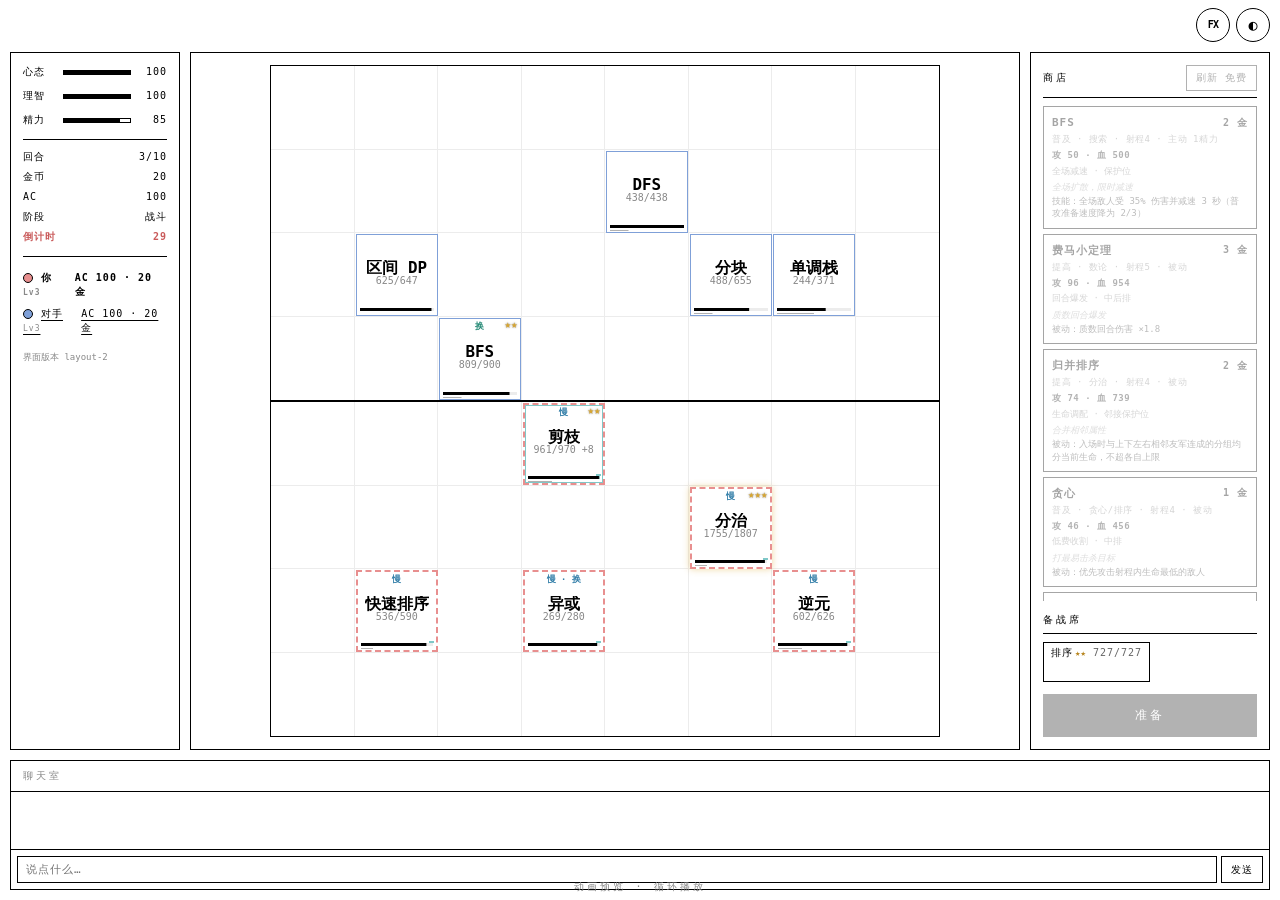
==== 动画预览.html @ 2f69151f "导入 OI-chess 改进版（基于 v1.5.0） 在原始项目基础上完成可复现性、卡池、网络与布局四组改进：  - 可复现性：重跑全池实战刷新 audit/final 基线；发布前强制校验   版本" ====
<!DOCTYPE html>
<html lang="zh-CN">
<head>
<meta charset="UTF-8">
<meta name="viewport" content="width=device-width, initial-scale=1.0">
<title>OI-chess · 动画预览</title>
<style>
:root {
  --bg: #ffffff;
  --fg: #000000;
  --muted: #888888;
  --line: #000000;
  --panel: #fafafa;
  --soft: #ececec;

  --p0: #e88f8f; --p1: #e8b87f; --p2: #d8c87f; --p3: #8fc88f;
  --p4: #7fc8c8; --p5: #7fa0d8; --p6: #b09fd8; --p7: #a8a8a8;

  --dmg-color: #c95a5a;
  --heal-color: #5a9a5a;
  --skill-color: #9a74b0;
  --debuff-color: #9a9a9a;
}
[data-theme="dark"] {
  --bg: #000000; --fg: #ffffff; --muted: #888888;
  --line: #ffffff; --panel: #0a0a0a; --soft: #1c1c1c;

  --p0: #ff9f9f; --p1: #ffc38f; --p2: #e8dc9f; --p3: #9fdf9f;
  --p4: #9fe0e0; --p5: #9fbfff; --p6: #c8b0ff; --p7: #c8c8c8;

  --dmg-color: #ff8f8f;
  --heal-color: #8fd48f;
  --skill-color: #c8a6e0;
  --debuff-color: #b8b8b8;
}
* { margin: 0; padding: 0; box-sizing: border-box; }
html, body { height: 100%; overflow: hidden; -webkit-tap-highlight-color: transparent; }
body {
  font-family: 'SF Mono', Menlo, Consolas, monospace;
  background: var(--bg); color: var(--fg);
  transition: background .3s, color .3s; font-size: 12px; line-height: 1.4;
}
.hidden { display: none !important; }
.screen { position: fixed; inset: 0; display: none; overflow: auto; }
.screen.active { display: flex; }

.theme-toggle, .ctrl-btn {
  width: 34px; height: 34px;
  border: 1px solid var(--line);
  background: var(--bg); color: var(--fg);
  font-size: 15px; cursor: pointer; border-radius: 50%;
  display: flex; align-items: center; justify-content: center;
  transition: all .2s; font-family: inherit; line-height: 1; padding: 0;
  user-select: none;
}
.theme-toggle { position: fixed; top: 12px; right: 12px; z-index: 100; }
.theme-toggle:hover { background: var(--fg); color: var(--bg); }
/* Top toolbar row: keeps controls off every panel instead of floating over them. */
.game-controls { display: flex; gap: 6px; align-self: flex-end; flex-shrink: 0; margin: 8px 10px 0; }
.ctrl-btn:hover { background: var(--fg); color: var(--bg); }
.ctrl-btn.danger { font-size: 18px; font-weight: 300; }
.ctrl-btn.danger:hover { background: #c0392b; border-color: #c0392b; color: #fff; }

.btn {
  padding: 12px 20px; background: transparent; border: 1px solid var(--line);
  color: var(--fg); font-size: 12px; letter-spacing: 3px;
  cursor: pointer; font-family: inherit; transition: all .2s; white-space: nowrap;
}
.btn:hover { background: var(--fg); color: var(--bg); }
.btn.primary { background: var(--fg); color: var(--bg); }
.btn.primary:hover { background: transparent; color: var(--fg); }
.btn.small { padding: 5px 9px; font-size: 10px; letter-spacing: 1px; }
.btn:disabled { opacity: .3; cursor: not-allowed; }
.btn:disabled:hover { background: transparent; color: var(--fg); }
.btn.primary:disabled:hover { background: var(--fg); color: var(--bg); }

#menu { align-items: center; justify-content: center; }
.menu-content { text-align: center; max-width: 380px; width: 100%; padding: 30px; }
.logo { font-size: 44px; font-weight: 200; letter-spacing: 10px; padding-left: 10px; margin-bottom: 12px; }
.logo::after { content: ''; display: block; width: 50px; height: 1px; background: var(--line); margin: 18px auto; }
.subtitle { font-size: 11px; color: var(--muted); letter-spacing: 5px; margin-bottom: 24px; padding-left: 5px; }
.profile-bar {
  display: flex; justify-content: space-between; align-items: center;
  padding: 14px 18px; border: 1px solid var(--line); margin-bottom: 20px; letter-spacing: 3px;
}
.profile-label { font-size: 10px; color: var(--muted); }
.profile-rating { font-size: 22px; font-weight: 300; letter-spacing: 2px; font-variant-numeric: tabular-nums; }
.menu-actions { display: flex; flex-direction: column; gap: 12px; }
.menu-row { display: flex; gap: 10px; }
.menu-row .btn { flex: 1; }
.input-group { text-align: left; margin-bottom: 6px; }
.input-group label { display: block; font-size: 10px; color: var(--muted); margin-bottom: 6px; letter-spacing: 3px; }
.input-group input {
  width: 100%; padding: 12px; background: transparent; border: 1px solid var(--line);
  color: var(--fg); font-size: 14px; font-family: inherit; outline: none; letter-spacing: 2px;
}
.input-group input:focus { background: var(--panel); }

.room-list { margin-top: 20px; text-align: left; border: 1px solid var(--line); max-height: 240px; overflow: auto; }
.room-item {
  padding: 12px 14px; border-bottom: 1px solid var(--line);
  cursor: pointer; display: flex; justify-content: space-between;
  align-items: center; font-size: 12px; transition: background .15s;
}
.room-item:last-child { border-bottom: none; }
.room-item:hover { background: var(--panel); }
.room-item .room-id { font-size: 10px; color: var(--muted); margin-top: 3px; }

#lobby { align-items: center; justify-content: center; }
.lobby-content { text-align: center; max-width: 480px; width: 100%; padding: 24px; }
.lobby-content h2 { font-weight: 200; letter-spacing: 5px; margin-bottom: 24px; font-size: 20px; }
#roomIdLabel { color: var(--muted); font-size: 14px; letter-spacing: 3px; }
.player-list { border: 1px solid var(--line); margin-bottom: 16px; }
.player-item {
  padding: 12px 16px; border-bottom: 1px solid var(--line);
  display: flex; justify-content: space-between; align-items: center;
  text-align: left; font-size: 13px; letter-spacing: 2px;
}
.player-item:last-child { border-bottom: none; }
.color-dot {
  display: inline-block; width: 10px; height: 10px; border-radius: 50%;
  margin-right: 8px; vertical-align: middle; border: 1px solid var(--line);
}
.host-tag { font-size: 10px; padding: 2px 8px; border: 1px solid var(--line); letter-spacing: 2px; }
.lobby-actions { display: flex; gap: 12px; justify-content: center; margin-bottom: 16px; }

.chat-panel {
  display: flex; flex-direction: column;
  border: 1px solid var(--line); background: var(--bg); min-height: 0;
}
.lobby-chat { height: 200px; text-align: left; }
.chat-header {
  padding: 8px 12px; border-bottom: 1px solid var(--line);
  font-size: 10px; letter-spacing: 3px; color: var(--muted); flex-shrink: 0;
}
.chat-messages {
  flex: 1; overflow-y: auto; padding: 8px 12px;
  display: flex; flex-direction: column; gap: 4px; font-size: 11px; min-height: 0;
}
.chat-msg { word-break: break-word; letter-spacing: 0.5px; }
.chat-msg .chat-name { color: var(--muted); margin-right: 6px; }
.chat-msg.self .chat-name { color: var(--fg); font-weight: 700; }
.chat-msg.system { color: var(--muted); font-style: italic; text-align: center; font-size: 10px; letter-spacing: 2px; }
.chat-input-bar {
  display: flex; gap: 4px; padding: 6px; border-top: 1px solid var(--line); flex-shrink: 0;
}
.chat-input-bar input {
  flex: 1; min-width: 0; padding: 6px 8px;
  background: transparent; border: 1px solid var(--line);
  color: var(--fg); font-family: inherit; font-size: 11px; outline: none; letter-spacing: 1px;
}
.chat-input-bar input:focus { background: var(--panel); }

#game.active { display: flex; flex-direction: column; overflow: hidden; }
.game-layout {
  display: grid;
  grid-template-columns: 170px 1fr 240px;
  grid-template-rows: 1fr auto;
  grid-template-areas: "status board shop" "chat chat chat";
  gap: 10px; height: auto; flex: 1; min-height: 0; padding: 10px;
}
.panel {
  border: 1px solid var(--line); background: var(--bg);
  min-width: 0; min-height: 0; overflow: hidden;
  padding: 12px; display: flex; flex-direction: column; gap: 12px;
}
.panel-status { grid-area: status; }
.panel-board { grid-area: board; padding: 0; position: relative; overflow: hidden; }
.panel-shop { grid-area: shop; }
.panel-chat { grid-area: chat; padding: 0; height: 130px; }
.panel-chat .chat-panel { border: none; height: 100%; }

.stat-group { display: flex; flex-direction: column; gap: 10px; }
.stat { display: grid; grid-template-columns: 34px 1fr 30px; gap: 6px; align-items: center; font-size: 10px; letter-spacing: 1px; }
.stat-bar { height: 5px; border: 1px solid var(--line); overflow: hidden; position: relative; }
.stat-fill { height: 100%; background: var(--fg); transition: width .3s; width: 100%; }
.stat-value { text-align: right; font-size: 10px; font-variant-numeric: tabular-nums; }
.meta {
  display: flex; flex-direction: column; gap: 6px;
  font-size: 10px; letter-spacing: 1px;
  padding-top: 10px; border-top: 1px solid var(--line);
}
.meta > div { display: flex; justify-content: space-between; }
.meta .timer { color: var(--dmg-color); font-weight: 700; font-variant-numeric: tabular-nums; }
.opponents { padding-top: 10px; border-top: 1px solid var(--line); font-size: 10px; overflow-y: auto; }
.opp { display: flex; justify-content: space-between; padding: 4px 0; letter-spacing: 1px; align-items: center; }
.opp.self { font-weight: 700; }
.opp.opponent { text-decoration: underline; text-underline-offset: 3px; }
.opp.dead { opacity: 0.4; }
.opp.dead span:first-child { text-decoration: line-through; }
.opp-tag { font-size: 8px; color: var(--muted); letter-spacing: 1px; }

.board-wrap {
  width: 100%; height: 100%; min-width: 0; min-height: 0;
  display: flex; align-items: center; justify-content: center;
  padding: 12px; position: relative; overflow: hidden;
}
.board.prep-board {
  position: relative; background: var(--bg); border: 1px solid var(--line);
  user-select: none; touch-action: manipulation;
  --cell-size: 30px;
}
.battle-board {
  position: relative; display: flex; flex-direction: column;
  align-items: center; gap: 0;
  /* 战斗棋盘从首帧即为合并的 8×8：旧的 60px 分离间距不计入
     fitBoard 的可用高度，半屏时两块半场会被 board-wrap 裁掉；
     FX 层又按合并坐标绘制，分离状态会让弹道与棋子错位。
     .merged / .solo 仍保留，供渲染代码与轮空逻辑使用。 */
  --cell-size: 30px;
}
.battle-board.merged { gap: 0; }
.half-board {
  position: relative; background: var(--bg); border: 1px solid var(--line);
}
.grid-layer, .cell-layer, .unit-layer, .fx-layer {
  position: absolute; inset: 0; pointer-events: none;
}
.cell-layer { pointer-events: auto; }
.fx-layer { z-index: 10; pointer-events: none; overflow: hidden; }
.grid-layer { display: grid; }
.grid-cell { border-right: 1px solid var(--soft); border-bottom: 1px solid var(--soft); }
.grid-cell.no-right { border-right: none; }
.grid-cell.no-bottom { border-bottom: none; }
.cell { position: absolute; cursor: pointer; transition: background .15s; }
.cell:hover { background: rgba(128, 128, 128, 0.06); }

.unit {
  position: absolute; left: 0; top: 0; padding: 1px; z-index: 5;
  --owner-color: var(--p7);
  will-change: transform;
}
.unit-inner {
  position: relative;
  width: 100%; height: 100%;
  border: 1px solid var(--owner-color);
  background: var(--bg);
  overflow: hidden;
  transition: border-color .18s;
}
.unit.self .unit-inner { border-width: 2px; }
.unit-name {
  font-weight: 700; font-size: calc(var(--cell-size) * 0.24);
  white-space: nowrap; overflow: hidden; text-overflow: ellipsis;
  max-width: 100%; letter-spacing: 0; color: var(--owner-color);
}
.unit-stat {
  font-size: calc(var(--cell-size) * 0.15);
  color: var(--muted); font-variant-numeric: tabular-nums;
}
.unit-body.hit { animation: shake .26s ease-out; }
@keyframes shake {
  0%, 100% { transform: translate(0, 0); }
  20% { transform: translate(-2px, 0); }
  40% { transform: translate(2px, 0); }
  60% { transform: translate(-1px, 1px); }
  80% { transform: translate(1px, -1px); }
}

.float-text {
  position: absolute; font-weight: 700; pointer-events: none; white-space: nowrap;
  letter-spacing: 0; transform: translate(-50%, -50%); z-index: 20;
  text-shadow: 0 0 3px var(--bg), 0 0 3px var(--bg), 0 0 3px var(--bg);
  font-variant-numeric: tabular-nums;
}
.float-text.damage { color: var(--dmg-color); font-size: 14px; animation: floatUp 1s ease-out forwards; }
.float-text.heal { color: var(--heal-color); font-size: 14px; animation: floatUp 1s ease-out forwards; }
.float-text.skill { color: var(--skill-color); font-size: 12px; letter-spacing: 2px; animation: floatUp 1.2s ease-out forwards; }
@keyframes floatUp {
  0%   { opacity: 0; transform: translate(-50%, -50%) scale(0.72); }
  12%  { opacity: 1; transform: translate(-50%, -56%) scale(1.14); }
  28%  { opacity: 1; transform: translate(-50%, -76%) scale(1.0); }
  60%  { opacity: 1; }
  100% { opacity: 0; transform: translate(-50%, -180%) scale(0.94); }
}

.projectile {
  position: absolute; width: 12px; height: 12px; border-radius: 50%;
  background: var(--fx-color, var(--p0));
  box-shadow: 0 0 8px var(--fx-color, var(--p0));
  transform: translate(-50%, -50%);
  pointer-events: none; z-index: 15;
}

.battle-banner {
  position: absolute; top: 50%; left: 50%;
  transform: translate(-50%, -50%);
  background: var(--bg); border: 1px solid var(--line);
  padding: 16px 40px; z-index: 200;
  animation: bannerFade 2.9s cubic-bezier(.2, .8, .3, 1) forwards;
}
.battle-banner .banner-content {
  display: flex; gap: 24px; align-items: center;
  font-size: 20px; letter-spacing: 4px;
}
.battle-banner .banner-vs {
  font-weight: 200; color: var(--muted); font-size: 14px; letter-spacing: 3px;
}
@keyframes bannerFade {
  0%   { opacity: 0; transform: translate(-50%, -50%) scale(0.85); }
  15%  { opacity: 1; transform: translate(-50%, -50%) scale(1); }
  80%  { opacity: 1; }
  100% { opacity: 0; transform: translate(-50%, -60%) scale(1); }
}

.shop, .bench { display: flex; flex-direction: column; gap: 8px; min-height: 0; }
.shop { flex: 1; overflow: hidden; }
.shop-header, .bench-header {
  display: flex; justify-content: space-between; align-items: center;
  font-size: 10px; letter-spacing: 3px;
  padding-bottom: 6px; border-bottom: 1px solid var(--line); flex-shrink: 0;
}
.shop-list { display: flex; flex-direction: column; gap: 5px; overflow-y: auto; flex: 1; min-height: 0; }
.shop-card {
  border: 1px solid var(--line); padding: 8px; cursor: pointer;
  transition: background .15s; font-size: 10px; flex-shrink: 0;
}
.shop-card:hover { background: var(--panel); }
.shop-card.disabled { opacity: .35; cursor: not-allowed; }
.shop-card.disabled:hover { background: transparent; }
.card-name {
  font-weight: 700; display: flex; justify-content: space-between;
  align-items: center; margin-bottom: 3px; font-size: 11px; letter-spacing: 1px;
}
.card-cost { font-size: 10px; }
.card-trait { font-size: 9px; color: var(--muted); margin-bottom: 3px; letter-spacing: 0.5px; }
.card-stats { font-size: 9px; color: var(--fg); opacity: .85; margin-bottom: 3px; letter-spacing: 0.5px; font-weight: 700; }
.card-flavor {
  font-size: 9px; color: var(--muted); line-height: 1.35;
  font-style: italic; opacity: .8; margin-bottom: 2px;
}
.card-desc { font-size: 9px; color: var(--fg); opacity: .75; line-height: 1.35; }
.bench-list { display: flex; flex-wrap: wrap; gap: 3px; min-height: 40px; overflow-y: auto; }
.bench-card {
  border: 1px solid var(--line); padding: 3px 7px;
  font-size: 10px; cursor: pointer; transition: all .15s; letter-spacing: 1px;
}
.bench-card:hover { background: var(--panel); }
.bench-card.selected { background: var(--fg); color: var(--bg); }
.ready-btn { margin-top: auto; flex-shrink: 0; }
.ready-btn.ready { background: transparent; color: var(--fg); }

.modal {
  position: fixed; inset: 0; background: rgba(0, 0, 0, 0.45);
  display: none; align-items: center; justify-content: center;
  z-index: 300; padding: 20px;
}
.modal.active { display: flex; }
.modal-inner {
  position: relative; background: var(--bg); color: var(--fg);
  border: 1px solid var(--line); max-width: 520px; width: 100%; max-height: 85vh;
  display: flex; flex-direction: column;
}
.modal-wide { max-width: 760px; }
.modal-close {
  position: absolute; top: 10px; right: 10px; width: 30px; height: 30px;
  border: 1px solid var(--line); background: var(--bg); color: var(--fg);
  border-radius: 50%; cursor: pointer; font-size: 16px; line-height: 1;
  font-family: inherit; display: flex; align-items: center; justify-content: center; padding: 0;
}
.modal-close:hover { background: var(--fg); color: var(--bg); }
.modal-title {
  padding: 20px 24px; font-weight: 200; letter-spacing: 6px; font-size: 20px;
  border-bottom: 1px solid var(--line); flex-shrink: 0;
}
.modal-body { padding: 20px 24px; overflow-y: auto; font-size: 12px; line-height: 1.7; letter-spacing: 0.5px; }
.modal-body h3 { font-size: 12px; font-weight: 700; margin: 16px 0 8px; letter-spacing: 2px; }
.modal-body h3:first-child { margin-top: 0; }
.modal-body p { margin-bottom: 8px; }
.modal-body ul { padding-left: 20px; margin-bottom: 8px; }
.modal-body li { margin-bottom: 4px; }
.modal-body b { font-weight: 700; }
.codex-list { display: grid; grid-template-columns: repeat(2, 1fr); gap: 8px; }
.codex-card { border: 1px solid var(--line); padding: 10px; display: flex; flex-direction: column; gap: 4px; font-size: 10px; }
.codex-card .cc-head { display: flex; justify-content: space-between; align-items: baseline; font-size: 12px; font-weight: 700; }
.codex-card .cc-meta { color: var(--muted); font-size: 9px; }
.codex-card .cc-stats { font-size: 9px; color: var(--muted); font-variant-numeric: tabular-nums; }
.codex-card .cc-flavor {
  font-size: 10px; line-height: 1.4; margin-top: 4px;
  font-style: italic; color: var(--muted); opacity: .85;
}
.codex-card .cc-desc { font-size: 10px; line-height: 1.4; margin-top: 2px; }
.codex-section {
  grid-column: 1 / -1; font-size: 11px; letter-spacing: 3px;
  color: var(--muted); padding: 8px 0 4px;
  border-bottom: 1px solid var(--line); margin-top: 8px;
}
.codex-section:first-child { margin-top: 0; }

.end-banner {
  position: fixed; inset: 0; background: rgba(0, 0, 0, 0.5);
  display: flex; align-items: center; justify-content: center; z-index: 400;
}
.end-inner {
  background: var(--bg); color: var(--fg); border: 1px solid var(--line);
  padding: 40px 60px; text-align: center;
  display: flex; flex-direction: column; gap: 20px; max-width: 400px;
}
.end-title { font-size: 42px; font-weight: 200; letter-spacing: 12px; padding-left: 12px; }
.end-sub { font-size: 12px; color: var(--muted); letter-spacing: 3px; }

.toast {
  position: fixed; bottom: 30px; left: 50%; transform: translateX(-50%);
  background: var(--fg); color: var(--bg); padding: 10px 20px;
  font-size: 11px; letter-spacing: 2px;
  opacity: 0; pointer-events: none; transition: opacity .3s;
  z-index: 1000; white-space: normal; text-align: center; max-width: calc(100vw - 24px);
}
.toast.show { opacity: 1; }

@media (max-width: 1000px) {
  .game-layout {
    grid-template-columns: 1fr;
    grid-template-rows: auto 1fr auto auto;
    grid-template-areas: "status" "board" "shop" "chat";
    gap: 8px; padding: 8px;
  }
  .panel { padding: 8px 10px; gap: 8px; }
  .panel-chat { height: 110px; padding: 0; }
  .panel-status { flex-direction: row; align-items: center; overflow-x: auto; overflow-y: hidden; flex-wrap: nowrap; padding-right: 10px; }
  .stat-group { flex-direction: row; gap: 10px; flex: 1; min-width: 0; }
  .stat { grid-template-columns: auto 1fr auto; gap: 4px; min-width: 104px; flex: 0 0 auto; }
  .stat-bar { min-width: 24px; }
  .panel-status #uiBuild { display: none; }
  .stat-label { white-space: nowrap; }
  .meta {
    flex-direction: row; gap: 12px; padding-top: 0; padding-left: 12px;
    border-top: none; border-left: 1px solid var(--line);
    flex-shrink: 0; white-space: nowrap;
  }
  .opponents { display: none; }
  .panel-shop { flex-direction: row; align-items: stretch; overflow: hidden; padding: 6px 8px; gap: 8px; height: 132px; }
  .shop { flex-direction: row; flex: 1; min-width: 0; gap: 6px; overflow: visible; }
  .shop-header {
    flex-direction: column; justify-content: center; align-items: flex-start;
    border-bottom: none; border-right: 1px solid var(--line);
    padding-right: 8px; padding-bottom: 0; flex-shrink: 0; gap: 4px;
  }
  .shop-list {
    flex-direction: row; overflow-x: auto; overflow-y: auto;
    flex: 1; min-width: 0; gap: 5px; align-items: flex-start;
    scrollbar-width: thin; scrollbar-color: var(--muted) transparent;
    padding-bottom: 3px;
  }
  .shop-card {
    min-width: clamp(108px, 12.5vw, 150px);
    max-width: clamp(108px, 12.5vw, 150px);
    flex-shrink: 0; font-size: 9px; padding: 6px;
  }
  .card-name { font-size: 10px; }
  /* 窄屏塞不下完整流派行，只留射程与主动/被动，保证技能效果有位置 */
  .ct-extra { display: none; }
  .card-trait { white-space: nowrap; overflow: hidden; }
  /* 技能效果是决策依据，窄屏也必须留在卡面上；风格文案保持次一级 */
  .card-flavor { font-size: 8px; margin-bottom: 2px; }
  .card-desc { font-size: 9px; }
  .bench { flex-direction: row; align-items: center; gap: 6px; flex-shrink: 0; }
  .bench-header {
    border-bottom: none; border-right: 1px solid var(--line);
    padding-right: 8px; padding-bottom: 0; flex-shrink: 0;
    writing-mode: vertical-rl; letter-spacing: 4px;
  }
  .bench-list { flex-wrap: nowrap; overflow-x: auto; min-height: 30px; max-width: 140px; }
  .ready-btn { margin-top: 0; margin-left: auto; padding: 10px 16px; flex-shrink: 0; }
  .codex-list { grid-template-columns: 1fr; }
}
@media (max-width: 600px) {
  body { font-size: 11px; }
  .theme-toggle { width: 28px; height: 28px; font-size: 12px; top: 8px; right: 8px; }
  .game-controls { top: 8px; right: 8px; gap: 4px; }
  .ctrl-btn { width: 28px; height: 28px; font-size: 12px; }
  .ctrl-btn.danger { font-size: 15px; }
  .game-layout { grid-template-rows: auto 1fr auto auto; gap: 5px; padding: 5px; }
  .panel { padding: 6px 8px; gap: 6px; }
  .panel-chat { height: 90px; }
  .stat { min-width: 70px; font-size: 9px; }
  .stat-label { display: none; }
  .stat-bar { min-width: 30px; }
  .meta { font-size: 9px; gap: 8px; padding-left: 8px; }
  .shop-card { min-width: clamp(88px, 16vw, 108px); max-width: clamp(88px, 16vw, 108px); padding: 5px; }
  .card-trait { display: none; }
  .bench-list { max-width: 100px; }
  .bench-card { padding: 2px 5px; font-size: 9px; }
  .ready-btn { padding: 8px 12px; font-size: 11px; letter-spacing: 2px; }
  .profile-bar { padding: 10px 14px; }
  .profile-rating { font-size: 18px; }
  .end-inner { padding: 30px 30px; }
  .end-title { font-size: 30px; letter-spacing: 8px; padding-left: 8px; }
  .modal-title { font-size: 16px; padding: 16px 18px; }
  .modal-body { padding: 16px 18px; font-size: 11px; }
}
/* 轮空 */
.bye-badge {
  position: absolute;
  top: 20px;
  left: 50%;
  transform: translateX(-50%);
  padding: 8px 24px;
  border: 1px solid var(--line);
  background: var(--bg);
  color: var(--muted);
  letter-spacing: 8px;
  font-size: 14px;
  z-index: 10;
}
.battle-board.solo #oppHalf { display: none; }
.battle-board.solo { gap: 0; }
/* ============================================================
   动画层 · v1.6.0
   ------------------------------------------------------------
   原则：
   1. 位移一律走 transform（合成层），不碰 left/top，避免重排
   2. 抖动/前倾/施法分别挂在 .unit-body / .unit-inner 上，互不抢占
   3. 所有特效都是「加类触发」，js 负责移除或让动画自然结束
   ============================================================ */

/* ---------- 棋子入场 ---------- */
.unit.spawn .unit-inner {
  animation: unitSpawn .32s cubic-bezier(.2, 1.35, .4, 1) backwards;
  animation-delay: var(--delay, 0ms);
}
@keyframes unitSpawn {
  0%   { opacity: 0; transform: scale(.35) translateY(-45%); }
  100% { opacity: 1; transform: scale(1) translateY(0); }
}

/* ---------- 受伤抖动 ---------- */
.unit-body.hit { animation: shake .26s ease-out; }

/* ---------- 攻击前倾 ---------- */
.unit-inner.attacking { animation: lunge .24s ease-out; }
@keyframes lunge {
  0%   { transform: translate(0, 0) scale(1); }
  28%  { transform: translate(calc(var(--lx, 0) * 5px), calc(var(--ly, 0) * 5px)) scale(1.05); }
  100% { transform: translate(0, 0) scale(1); }
}

/* ---------- 施法脉冲 ---------- */
.unit-inner.casting { animation: castPulse .52s cubic-bezier(.2, .8, .3, 1); }
@keyframes castPulse {
  0%   { transform: scale(1); box-shadow: inset 0 0 0 0 var(--owner-color); }
  35%  { transform: scale(1.16); box-shadow: inset 0 0 0 2px var(--owner-color); }
  100% { transform: scale(1); box-shadow: inset 0 0 0 0 var(--owner-color); }
}

/* ---------- 受疗 ---------- */
.unit-inner.healed { animation: healGlow .5s ease-out; }
@keyframes healGlow {
  0%   { box-shadow: inset 0 0 0 2px var(--heal-color); }
  100% { box-shadow: inset 0 0 0 0 var(--heal-color); }
}

/* ---------- 阵亡 ---------- */
.unit.dying { z-index: 1; pointer-events: none; }
.unit.dying .unit-inner { animation: unitDie .4s cubic-bezier(.4, 0, .75, 0) forwards; }
@keyframes unitDie {
  0%   { opacity: 1; transform: scale(1) rotate(0deg); }
  30%  { opacity: 1; transform: scale(1.08) rotate(-3deg); }
  100% { opacity: 0; transform: scale(.55) rotate(-9deg); }
}

/* ---------- 棋子状态：血条 / 护盾 / 减速 / 濒死 ---------- */
.unit-inner { position: relative; overflow: hidden; padding: 1px; }
.unit-body {
  position: relative; width: 100%; height: 100%;
  display: flex; flex-direction: column;
  align-items: center; justify-content: center;
  padding: 0 0 3px; text-align: center; line-height: 1.05;
}
.unit-bar {
  position: absolute; left: 2px; right: 2px; bottom: 1px; height: 3px;
  background: var(--soft); overflow: hidden;
}
.hp-fill {
  position: absolute; inset: 0; background: var(--fg);
  transform-origin: left center; transition: transform .2s linear, background .3s;
}
.shield-fill {
  position: absolute; inset: 0; background: var(--p4);
  transform-origin: right center; transition: transform .2s linear;
}
.unit.low  .hp-fill { background: var(--dmg-color); }
.unit.mid  .hp-fill { background: var(--p1); }
.unit.shielded .unit-inner { box-shadow: inset 0 0 0 1px var(--p4); }
.unit.hurt .unit-inner { border-color: var(--dmg-color); }
.unit.slowed .unit-inner { border-style: dashed; opacity: .82; }
.unit.slowed .unit-inner::after {
  content: ''; position: absolute; top: 2px; right: 2px;
  width: 4px; height: 4px; border-radius: 50%;
  background: var(--p4); animation: pulse 1.3s ease-in-out infinite;
}
@keyframes pulse {
  0%, 100% { opacity: .25; }
  50%      { opacity: 1; }
}
.unit.low .unit-inner { animation: dangerPulse 1.1s ease-in-out infinite; }
@keyframes dangerPulse {
  0%, 100% { box-shadow: inset 0 0 0 0 var(--dmg-color); }
  50%      { box-shadow: inset 0 0 0 1px var(--dmg-color); }
}

/* ---------- 浮动文字 ---------- */
.float-text { will-change: transform, opacity; }
.float-text.damage.big  { font-size: 17px; }
.float-text.damage.huge { font-size: 21px; letter-spacing: -.5px; }
.float-text.shield { color: var(--p4); font-size: 11px; animation: floatUp .9s ease-out forwards; }

/* ---------- 弹道 ---------- */
.projectile {
  width: 9px; height: 9px;
  background: radial-gradient(circle at 35% 35%, #fff 0%, var(--fx-color, var(--p0)) 65%);
  box-shadow: 0 0 10px var(--fx-color, var(--p0));
}
.projectile::before {
  content: ''; position: absolute;
  right: 50%; top: 50%; width: 22px; height: 2px; margin-top: -1px;
  background: linear-gradient(to left, var(--fx-color, var(--p0)), transparent);
  transform-origin: right center;
  transform: rotate(var(--ang, 0rad));
  opacity: .8;
}

/* ---------- 命中爆点 ---------- */
.impact {
  position: absolute; width: 16px; height: 16px;
  border: 2px solid var(--fx-color, var(--fg)); border-radius: 50%;
  pointer-events: none; z-index: 16;
  animation: ringOut .42s cubic-bezier(.2, .75, .3, 1) forwards;
}
.impact.big { border-width: 2px; }
.impact.shield-ring { border-color: var(--p4); border-style: dashed; }
@keyframes ringOut {
  0%   { transform: translate(-50%, -50%) scale(.25); opacity: .95; }
  100% { transform: translate(-50%, -50%) scale(2.5); opacity: 0; }
}

/* ---------- 施法光环 ---------- */
.cast-ring {
  position: absolute; width: 20px; height: 20px;
  border: 1px solid var(--fx-color, var(--fg)); border-radius: 50%;
  pointer-events: none; z-index: 14;
  animation: ringOut .5s cubic-bezier(.2, .75, .3, 1) forwards;
}

/* ---------- 阵亡碎片 ---------- */
.death-burst {
  position: absolute; width: 18px; height: 18px;
  border: 2px solid var(--fx-color, var(--fg)); border-radius: 2px;
  pointer-events: none; z-index: 17;
  animation: deathBurst .5s cubic-bezier(.3, 0, .7, 0) forwards;
}
.death-burst::after {
  content: ''; position: absolute; inset: 2px;
  background: var(--fx-color, var(--fg)); opacity: .5;
}
@keyframes deathBurst {
  0%   { transform: translate(-50%, -50%) scale(.4) rotate(0deg); opacity: .95; }
  100% { transform: translate(-50%, -50%) scale(2.1) rotate(45deg); opacity: 0; }
}

/* ---------- 界面切换 ---------- */
.screen.active { animation: screenIn .26s ease-out; }
@keyframes screenIn {
  from { opacity: 0; }
  to   { opacity: 1; }
}
.modal.active { animation: fadeIn .2s ease-out; }
@keyframes fadeIn {
  from { opacity: 0; }
  to   { opacity: 1; }
}
.modal.active .modal-inner { animation: modalIn .28s cubic-bezier(.2, 1.1, .4, 1); }
@keyframes modalIn {
  from { opacity: 0; transform: translateY(10px) scale(.97); }
  to   { opacity: 1; transform: translateY(0) scale(1); }
}

/* ---------- 结算横幅 ---------- */
.end-banner { animation: fadeIn .25s ease-out; }
.end-inner { animation: endIn .45s cubic-bezier(.2, 1.05, .4, 1); }
@keyframes endIn {
  0%   { opacity: 0; transform: scale(.92) translateY(14px); }
  100% { opacity: 1; transform: scale(1) translateY(0); }
}
.end-title { animation: titleIn .6s cubic-bezier(.2, 1.1, .4, 1) backwards; animation-delay: .1s; }
@keyframes titleIn {
  0%   { opacity: 0; letter-spacing: 30px; }
  100% { opacity: 1; letter-spacing: 12px; }
}

/* ---------- 备战期：选中卡牌后高亮可放置格 ---------- */
.prep-board.placing .cell:not(.occupied) { background: rgba(128, 128, 128, .06); }
.prep-board.placing .cell:not(.occupied):hover { background: rgba(128, 128, 128, .2); }
.prep-board.placing .cell.occupied:hover { background: rgba(201, 90, 90, .14); }

/* ---------- 尊重系统「减少动态效果」 ---------- */
@media (prefers-reduced-motion: reduce) {
  .unit.spawn .unit-inner,
  .unit-body.hit,
  .unit-inner.attacking, .unit-inner.casting, .unit-inner.healed,
  .unit.low .unit-inner, .unit.slowed .unit-inner::after,
  .screen.active, .modal.active, .modal.active .modal-inner,
  .end-banner, .end-inner, .end-title,
  .impact, .cast-ring, .death-burst { animation: none !important; }
  .unit.dying .unit-inner { animation-duration: .01s !important; }
  .battle-banner { animation-duration: .01s !important; }
}

/* ===== 清晰战斗反馈 v2：语义、范围与状态优先，避免满屏闪光 ===== */
:root { --fx-control: #327ea8; --fx-burst: #a366bd; --fx-delay: #bc8038; --fx-haste: #278b77; }
[data-theme="dark"] { --fx-control:#8acdf4; --fx-burst:#ceb2ed; --fx-delay:#e9bd72; --fx-haste:#83d8b7; }
.fx-toggle { font-size:10px; font-weight:700; letter-spacing:-.7px; }
.unit-inner { isolation:isolate; }
.unit-name { position:relative; z-index:2; }
.unit-tags { position:absolute; top:2px; left:2px; right:2px; font-size:clamp(7px,.68vw,10px); line-height:1; color:var(--fx-haste); white-space:nowrap; letter-spacing:0; font-weight:700; pointer-events:none; }
.unit-ready { position:absolute; left:2px; right:2px; bottom:0; height:1px; background:transparent; }
.unit-ready i { display:block; height:100%; width:100%; transform-origin:left; background:var(--muted); opacity:.65; }
.unit-bar { bottom:3px; }
.unit.aura-source::before { content:''; position:absolute; inset:-94%; border:1px dashed var(--fx-haste); border-radius:9px; opacity:.38; pointer-events:none; background:color-mix(in srgb,var(--fx-haste) 4%,transparent); }
.unit.aura-source .unit-inner { border-color:var(--fx-haste); }
.unit.hasted .unit-ready i { background:var(--fx-haste); opacity:1; }
.unit.stalled .unit-inner { border-style:dotted; border-color:var(--fx-delay); }
.unit.stalled .unit-tags { color:var(--fx-delay); }
.unit.stalled .unit-ready i { background:var(--fx-delay); opacity:.35; }
.unit.delayed-mark .unit-inner { box-shadow:inset 0 0 0 1px var(--fx-delay); }
.unit.slowed .unit-inner { opacity:1; }
.unit.slowed .unit-tags { color:var(--fx-control); }
.unit.slowed .unit-inner::after { animation:none; border-radius:0; width:5px; height:2px; top:auto; bottom:7px; }
.unit.low .unit-inner { animation:none; }
.unit.low .unit-name { color:var(--dmg-color); }
.fx-trace { position:absolute; height:2px; margin-top:-1px; transform-origin:left center; pointer-events:none; z-index:11; }
.fx-trace::after { content:''; position:absolute; inset:0; transform-origin:left center; background:linear-gradient(90deg,transparent,var(--fx-color,var(--fg))); animation:traceClear .2s ease-out forwards; }
.fx-trace.control::after { background:var(--fx-control); height:1px; }
.fx-trace.delay::after { background:repeating-linear-gradient(90deg,var(--fx-delay) 0 4px,transparent 4px 8px); }
.fx-trace.burst::after { background:linear-gradient(90deg,transparent,var(--fx-burst)); height:3px; }
.fx-trace.reflect::after { background:var(--fx-delay); height:1px; }
@keyframes traceClear { 0%{opacity:.85;transform:scaleX(.2)} 25%{opacity:.7;transform:scaleX(1)} 100%{opacity:0;transform:scaleX(1)} }
.fx-cell { position:absolute; box-sizing:border-box; transform:translate(-50%,-50%); border:1px solid var(--owner-color,var(--fg)); background:color-mix(in srgb,var(--fg) 4%,transparent); border-radius:3px; animation:cellClear .4s ease-out forwards; pointer-events:none; z-index:10; }
.fx-cell.control { border-color:var(--fx-control); border-style:dashed; }
.fx-cell.delay { border-color:var(--fx-delay); border-style:dotted; }
.fx-cell.burst { border-color:var(--fx-burst); }
@keyframes cellClear { 0%{opacity:.7} 100%{opacity:0} }
.impact { animation-duration:.26s; border-width:1px; box-shadow:none; }
.impact.big { border-width:2px; }
.cast-ring { animation-duration:.32s; opacity:.65; }
.float-text.damage { font-weight:600; animation-duration:.72s; text-shadow:0 1px 0 var(--bg); }
.float-text.skill { font-size:10px!important; letter-spacing:.5px; opacity:.8; animation-duration:.7s; }
.unit-inner.attacking { animation-duration:.15s; }
.unit.hurt .unit-inner { transition:border-color .16s; }
[data-fx="low"] .cast-ring,[data-fx="low"] .death-burst,[data-fx="low"] .fx-cell,[data-fx="low"] .unit-ready { display:none; }
[data-fx="low"] .unit-inner.attacking,[data-fx="low"] .unit-inner.casting,[data-fx="low"] .unit-body.hit { animation:none; }
[data-fx="low"] .fx-trace { opacity:.45; }
[data-fx="low"] .impact { animation-duration:.16s; }
[data-fx="low"] .unit.aura-source::before { opacity:.22; }
@media (max-width:760px) { .unit-tags{font-size:7px;top:1px} .float-text.skill{font-size:8px!important} }
@media (prefers-reduced-motion:reduce) { .fx-trace::after{animation:none;opacity:.4} .unit-inner.attacking,.unit-inner.casting{animation:none!important} }

.cc-role{font-size:10px;font-weight:700;color:var(--fx-haste);margin-top:3px}.cc-tip{font-size:9px;color:var(--muted);line-height:1.5;border-top:1px solid var(--soft);padding-top:5px;margin-top:4px}.card-role{font-size:9px;color:var(--muted);line-height:1.4;margin-bottom:4px}
/* 卡名优先保证对比度，队伍身份交给边框；长算法名不再挤成省略号。 */
.unit-name { color:var(--fg); font-size:clamp(9px,calc(var(--cell-size) * .19),19px); }
.unit-stat { font-size:clamp(8px,calc(var(--cell-size) * .12),13px); }
.unit.low .unit-name { color:var(--dmg-color); }

/* 准备棋盘尺寸由 fitBoard 明确计算，不允许 Flex 再次缩窄造成坐标偏移。 */
.board.prep-board { flex-shrink:0; }

/* 对齐修复 v2：背景格、点击格、棋子使用同一网格；准备时不使用位移动画。 */
#prepBoard > .grid-layer, #prepBoard > .cell-layer, #prepBoard > .unit-layer { display:grid; }
#prepBoard .cell { position:relative; left:0; top:0; width:auto; height:auto; min-width:0; min-height:0; }
#prepBoard .unit { position:relative; padding:0; min-width:0; min-height:0; }
#prepBoard .unit.spawn .unit-inner { animation:prepPlaceFade .14s ease-out both; }
@keyframes prepPlaceFade { from {opacity:.4} to {opacity:1} }
.half-board { flex-shrink:0; }
/* 用内描边而非占尺寸的边框：极小格子也不会被 2px 边框撑大。 */
#prepBoard .unit-inner { border:0; box-shadow:inset 0 0 0 1px var(--owner-color); }

/* ---------- 合成 / 升星 ---------- */
.unit-stars {
  position: absolute; top: 1px; right: 2px; z-index: 3;
  font-size: clamp(8px, calc(var(--cell-size) * .13), 12px);
  line-height: 1; letter-spacing: 0; color: #d9a62e;
  text-shadow: 0 0 2px rgba(0, 0, 0, .55);
  pointer-events: none; white-space: nowrap;
}
.unit[data-star="3"] .unit-inner { box-shadow: 0 0 7px rgba(217, 166, 46, .45); }
#prepBoard .unit[data-star="3"] .unit-inner {
  box-shadow: inset 0 0 0 1px var(--owner-color), inset 0 0 0 2px #d9a62e;
}
.bench-star { color: #b8861f; font-size: 9px; margin-left: 2px; letter-spacing: 0; }
.shop-copy { color: var(--muted); font-size: 9px; margin-left: 4px; }
.shop-copy.hot { color: #b8861f; font-weight: 700; }

/* ---------- 半屏高度：优先保证棋盘与操作按钮完整可见 ----------
   控件已移入顶栏，不再遮挡任何面板；此处只压缩次要区域的高度。 */
@media (max-height: 700px) {
  .panel-chat { height: 84px; }
  .game-controls { margin: 6px 8px 0; }
}
@media (max-height: 560px) {
  .panel-chat { height: 72px; }
  .card-flavor { display: none; }
  .card-trait { display: none; }
  .chat-header { padding: 4px 8px; }
  .chat-input-bar { padding: 4px; }
}
/* 固定行高只适用于窄屏的横向商店；宽屏（>1000px）商店是竖向布局，
   压成 96px 会挤爆刷新按钮与备战席，因此必须叠加宽度条件。 */
@media (max-width: 1000px) and (max-height: 560px) {
  .panel-shop { height: 96px; }
}

/* ---------- 商店列表滚动条：横向溢出时给出明确可滑动提示 ---------- */
.shop-list::-webkit-scrollbar { width: 6px; height: 6px; }
.shop-list::-webkit-scrollbar-track { background: var(--soft); }
.shop-list::-webkit-scrollbar-thumb { background: var(--muted); border-radius: 3px; }

</style>
<style>
  /* 预览页专用：隐藏会退出对局的控件，加一条提示 */
  .game-controls .danger { display: none; }
  #demoTag {
    position: fixed; left: 50%; bottom: 6px; transform: translateX(-50%);
    font-size: 10px; letter-spacing: 3px; color: var(--muted);
    pointer-events: none; z-index: 50; white-space: nowrap;
  }
</style>
</head>
<body>
<div id="demoTag">动画预览 · 循环播放</div>


<!-- ==================== 主菜单 ==================== -->
<div id="menu" class="screen active">
  <button class="theme-toggle" onclick="toggleTheme()" title="切换主题">◐</button>
  <div class="menu-content">
    <h1 class="logo">OI-chess</h1>
    <p class="subtitle">运气 · 博弈 · 算法</p>

    <div class="profile-bar">
      <span class="profile-label">RATING</span>
      <span class="profile-rating" id="menuRating">—</span>
    </div>

    <div class="menu-actions">
      <div class="input-group">
        <label>昵称</label>
        <input type="text" id="nickname" value="选手" maxlength="12">
      </div>
      <button class="btn primary" onclick="createRoom()">创建房间</button>
      <button class="btn" onclick="showRoomList()">加入房间</button>
      <button class="btn" id="rejoinBtn" style="display:none" onclick="rejoin()">回到房间</button>
      <div class="menu-row">
        <button class="btn" onclick="openHelp()">说明</button>
        <button class="btn" onclick="openCodex()">图鉴</button>
      </div>
    </div>
    <div id="roomList" class="room-list hidden"></div>
  </div>
</div>

<!-- ==================== 等待大厅 ==================== -->
<div id="lobby" class="screen">
  <button class="theme-toggle" onclick="toggleTheme()" title="切换主题">◐</button>
  <div class="lobby-content">
    <h2>房间 <span id="roomIdLabel"></span></h2>
    <div id="playerList" class="player-list"></div>

    <div class="lobby-actions">
      <button class="btn" onclick="leaveRoom()">离开</button>
      <button class="btn primary" onclick="startGame()" id="startBtn">开始游戏</button>
    </div>

    <div class="chat-panel lobby-chat">
      <div class="chat-header"><span>聊天室</span></div>
      <div class="chat-messages" id="lobbyChatMessages"></div>
      <div class="chat-input-bar">
        <input type="text" id="lobbyChatInput" maxlength="200" placeholder="说点什么…"
               onkeydown="if(event.key==='Enter') sendChat('lobby')">
        <button class="btn small" onclick="sendChat('lobby')">发送</button>
      </div>
    </div>
  </div>
</div>

<!-- ==================== 游戏 ==================== -->
<div id="game" class="screen">

  <div class="game-controls">
    <button class="ctrl-btn fx-toggle" id="fxMode" onclick="toggleFxMode()" title="切换清晰 / 低特效模式" aria-label="切换特效强度" aria-pressed="false">FX</button>
    <button class="ctrl-btn" onclick="toggleTheme()" title="切换主题">◐</button>
    <button class="ctrl-btn danger" onclick="confirmExit()" title="退出对局">×</button>
  </div>

  <div class="game-layout">

    <!-- ========== 状态栏 ========== -->
    <aside class="panel panel-status">
      <div class="stat-group">
        <div class="stat">
          <span class="stat-label">心态</span>
          <div class="stat-bar"><div class="stat-fill" id="mindBar"></div></div>
          <span class="stat-value" id="mindVal">100</span>
        </div>
        <div class="stat">
          <span class="stat-label">理智</span>
          <div class="stat-bar"><div class="stat-fill" id="reasonBar"></div></div>
          <span class="stat-value" id="reasonVal">100</span>
        </div>
        <div class="stat">
          <span class="stat-label">精力</span>
          <div class="stat-bar"><div class="stat-fill" id="energyBar"></div></div>
          <span class="stat-value" id="energyVal">100</span>
        </div>
      </div>

      <div class="meta">
        <div><span>回合</span><span id="roundVal">1/10</span></div>
        <div><span>金币</span><span id="goldVal">10</span></div>
        <div><span>AC</span><span id="hpVal">100</span></div>
        <div><span>阶段</span><span id="phaseVal">准备</span></div>
        <div class="timer"><span>倒计时</span><span id="timerVal">30</span></div>
      </div>

      <div class="opponents" id="opponents"></div>
      <small id="uiBuild" style="font-size:9px;color:var(--muted)">界面版本 layout-2</small>
    </aside>

    <!-- ========== 棋盘 ========== -->
    <main class="panel panel-board">
      <div class="board-wrap" id="boardWrap">

        <!-- 准备阶段：4×8 正方形格子 -->
        <div id="prepBoard" class="board prep-board">
          <div class="grid-layer" id="gridLayerPrep"></div>
          <div class="cell-layer" id="cellLayerPrep"></div>
          <div class="unit-layer" id="unitLayerPrep"></div>
        </div>

        <!-- 战斗阶段：两块 4×8 上下排列，合并成 8×8 -->
        <div id="battleBoard" class="battle-board hidden">
          <div class="half-board opp-half" id="oppHalf">
            <div class="grid-layer" id="gridLayerOpp"></div>
            <div class="unit-layer" id="unitLayerOpp"></div>
          </div>
          <div class="half-board self-half" id="selfHalf">
            <div class="grid-layer" id="gridLayerSelf"></div>
            <div class="unit-layer" id="unitLayerSelf"></div>
          </div>
          <div class="fx-layer" id="fxLayer"></div>
        </div>

        <!-- 轮空提示 -->
        <div class="bye-badge hidden" id="byeBadge">轮 空</div>

      </div>

      <!-- 匹配 banner -->
      <div class="battle-banner hidden" id="battleBanner">
        <div class="banner-content">
          <span class="banner-name" id="bannerOpp">匹配中</span>
          <span class="banner-vs">VS</span>
          <span class="banner-name" id="bannerMe">你</span>
        </div>
      </div>
    </main>

    <!-- ========== 商店 / 备战席 ========== -->
    <aside class="panel panel-shop">
      <div class="shop">
        <div class="shop-header">
          <span>商店</span>
          <button class="btn small" id="refreshBtn" onclick="refreshShop()">刷新 免费</button>
        </div>
        <div id="shopList" class="shop-list"></div>
      </div>

      <div class="bench">
        <div class="bench-header">备战席</div>
        <div id="benchList" class="bench-list"></div>
      </div>

      <button class="btn primary ready-btn" onclick="toggleReady()" id="readyBtn">准备</button>
    </aside>

    <!-- ========== 聊天室 ========== -->
    <div class="panel panel-chat">
      <div class="chat-panel">
        <div class="chat-header"><span>聊天室</span></div>
        <div class="chat-messages" id="gameChatMessages"></div>
        <div class="chat-input-bar">
          <input type="text" id="gameChatInput" maxlength="200" placeholder="说点什么…"
                 onkeydown="if(event.key==='Enter') sendChat('game')">
          <button class="btn small" onclick="sendChat('game')">发送</button>
        </div>
      </div>
    </div>

  </div>

  <!-- ========== 结束横幅 ========== -->
  <div id="endBanner" class="end-banner hidden">
    <div class="end-inner">
      <div class="end-title" id="endTitle">胜利</div>
      <div class="end-sub" id="endSub"></div>
      <button class="btn primary" onclick="confirmExit()">返回主菜单</button>
    </div>
  </div>

  <div id="toast" class="toast"></div>
</div>

<!-- ==================== 说明模态框 ==================== -->
<div id="helpModal" class="modal">
  <div class="modal-inner">
    <button class="modal-close" onclick="closeModal('helpModal')">×</button>
    <h2 class="modal-title">游戏说明</h2>
    <div class="modal-body">
      <h3>一、回合流程</h3>
      <p>准备 30s（可购买、布阵）→ 最后 3s 公布配对 → 战斗 30s（两块 4×8 棋盘合并为 8×8，棋子自动博弈）→ 结算 → 下一回合。</p>

      <h3>二、半场与站位</h3>
      <p>每人拥有 <b>4 行 × 8 列 = 32 格</b> 半场，最多 15 个棋子。8 人合计 256 格 = 16×16 大棋盘。棋盘格子始终是正方形，视角固定：自己永远在下方。</p>
      <p><b>双方完全镜像</b>：不管你是 A 还是 B，准备期棋盘的 <b>第 0 行都是自己的前排</b>（贴着中线），第 3 行都是后排；战斗期这一行也始终画在你半场最靠近对手的位置。同一份布阵放在谁手里含义完全一样。</p>
      <p>战斗中棋子不会越过中线：自己 y ∈ [4,7]，对手 y ∈ [0,3]。因此 <b>两个半场之间的最小距离是 4</b>，射程低于 4 的棋子将永远打不到对面后排——所有卡牌射程都 ≥ 4。棋子会优先沿较远的轴接近目标，该轴被中线挡住时自动改走另一轴，所以近战一定会绕到你面前。</p>

      <h3>三、属性</h3>
      <ul>
        <li><b>心态</b>（0~100）：≥70 造成伤害 <b>+10%</b>；&lt;30 造成伤害 <b>减半</b>、承受伤害 <b>+10%</b>；归零立即退赛。</li>
        <li><b>理智</b>（0~100）：买卡消耗，每回合 +16。归零后 <b>无法再购买任何卡牌</b>，且每回合额外 -8 心态（崩溃）。</li>
        <li><b>精力</b>（0~100）：买卡消耗卡面标注的数额，<b>主动技每次释放只花 1 点</b>（被动技不花），每回合 +25，卖卡返还一半。战斗结束时剩余的精力保留到下一回合。</li>
      </ul>

      <h3>四、攻击与技能</h3>
      <ul>
        <li>普攻 CD <b>2s</b>，被 BFS 减速后 CD <b>3s</b></li>
        <li>主动技 CD <b>6s</b>，每次释放消耗 <b>1 点精力</b>；精力为 0 时本次退回普攻</li>
        <li>全局伤害统一 <b>×1/3</b>，向下取整，无随机浮动</li>
        <li>只攻击本回合配对的对手，绝不打友军</li>
        <li>每张卡都有独立机制：<b>35 张卡 = 32 种技能</b>（12 张主动 / 23 张被动），卡面描述即实际结算</li>
        <li>同一费用的卡消耗相同，但<b>攻击/生命会按技能强弱微调</b>：技能越强，基础数值越低。数值都写在卡面上</li>
      </ul>

      <h3>五、生命、护盾与回血</h3>
      <ul>
        <li>卡牌显示 <b>当前生命/总生命</b>，新卡满血；有护盾时额外显示 <b>+N</b></li>
        <li>护盾先于生命被消耗，由「剪枝」产生，上限为生命上限的 50%</li>
        <li>生命 ≤ 0 时本场阵亡，但棋子保留在棋盘上，下一轮准备期按恢复规则复活</li>
        <li>治疗不能超过上限，回血向下取整</li>
        <li>每回合准备期，棋盘和备战席卡牌恢复已损生命值的 <b>70%</b></li>
      </ul>

      <h3>六、金币与等级</h3>
      <p>每回合金币 = max(18, (10 + 表现加成) × 1.2)，上限 <b>24</b>。等级每 2 回合 +1（1→5 级）。商店只刷新最低费（1 费）棋子，棋子价格不变；每轮首次刷新免费，第二次 <b>2 金</b>，之后每次 <b>+1 金</b>。</p>

      <h3>七、空场惩罚</h3>
      <p>战斗阶段只要你的棋盘为空，每 <b>2 秒</b> 扣 1 AC，实时淘汰——轮空玩家同样生效，制裁挂机不放棋子的玩家。</p>

      <h3>八、配对</h3>
      <ul>
        <li>每回合所有存活玩家参与配对，优先避开上一轮的对手，其次按血量接近配对</li>
        <li>人数为奇数时，一人 <b>轮空</b>，不扣血、不显示对手</li>
        <li>轮空玩家照常获得金币</li>
        <li>被淘汰的玩家不再参与配对；中途退出的玩家本轮即判出局，回合结束时清理</li>
      </ul>

      <h3>九、胜负与 Rating</h3>
      <ul>
        <li>小轮胜负按双方存活棋子的<b>星级之和</b>判定，败者 AC 减少两者之差</li>
        <li>AC ≤ 0 或心态 = 0：淘汰，<b>-20 Rating</b></li>
        <li>10 回合结束或只剩 1 人：金币最多者胜，Rating += 金币 / 3</li>
        <li>中途退出：<b>-30 Rating</b></li>
        <li>开局最少 2 人，不再要求偶数</li>
        <li>每个房间每局只为每名玩家记一次战绩（games 只在这里 +1）</li>
      </ul>

      <h3>十、操作</h3>
      <ul>
        <li>点商店卡 → 购买到备战席；卡面灰掉表示金币 / 精力 / 理智不足或备战席已满</li>
        <li>点备战席卡 → 选中 → 点自己半场空格 → 放置</li>
        <li>点自己的棋子 → 收回备战席；卖出 1 星返还购买金币，2 星返还 3 份金币−1，3 星返还 9 份金币−1，精力/理智按份数返还一半</li>
        <li>战斗期间禁止操作；除主动技外，所有被动都是常驻生效</li>
      </ul>

      <h3>十一、升星 / 合成</h3>
      <ul>
        <li>3 张<b>同名同星级</b>棋子自动合成下一星；3 张 2 星合成 3 星，最高 <b>3 星</b></li>
        <li>每升 1 星，生命与攻击 <b>×1.8</b>（2 星 1.8 倍，3 星 3.24 倍），技能伤害随攻击同步提高</li>
        <li>三张中只要有棋子在场上，合成后就留在场上（取第一张场上棋子的位置）；否则留在备战席第一张的位置</li>
        <li>合成后的棋子<b>满血</b>；遗传算法的击杀层数取三张中的最大值，仍最多 3 层</li>
        <li>棋子右上角显示 ★/★★/★★★；商店卡会显示已拥有进度，备战席满时若买下即可合成仍可购买</li>
      </ul>
    </div>
  </div>
</div>

<!-- ==================== 图鉴模态框 ==================== -->
<div id="codexModal" class="modal">
  <div class="modal-inner modal-wide">
    <button class="modal-close" onclick="closeModal('codexModal')">×</button>
    <h2 class="modal-title">卡牌图鉴</h2>
    <div class="modal-body">
      <div id="codexList" class="codex-list">加载中…</div>
    </div>
  </div>
</div>



<script>
/* 沙箱预览里 localStorage 会抛 SecurityError，这里换一份内存实现 */
(function () {
  try { localStorage.setItem('__t', '1'); localStorage.removeItem('__t'); return; } catch (e) {}
  var mem = {};
  var shim = {
    getItem: function (k) { return Object.prototype.hasOwnProperty.call(mem, k) ? mem[k] : null; },
    setItem: function (k, v) { mem[k] = String(v); },
    removeItem: function (k) { delete mem[k]; },
    clear: function () { mem = {}; }
  };
  try { Object.defineProperty(window, 'localStorage', { configurable: true, get: function () { return shim; } }); }
  catch (e) { window.localStorage = shim; }
})();
</script>

<script>
window.__DEMO_DATA__ = {"state": {"version": 1, "roomId": "DEMO", "host": "demo-a", "state": "battle", "round": 3, "winner": null, "viewerId": "demo-a", "viewerSide": "a", "viewerBye": false, "players": {"demo-a": {"id": "demo-a", "name": "你", "color": 0, "dead": false, "ready": false, "mind": 100, "reason": 100, "energy": 85, "gold": 20, "hp": 100, "crashed": false, "level": 3, "board": {"3,0": {"card": "pruning", "hp": 970, "star": 2}, "5,1": {"card": "divide", "hp": 1807, "star": 3}, "1,2": {"card": "quick_sort", "hp": 590}, "6,2": {"card": "inverse", "hp": 626}, "3,3": {"card": "xor", "hp": 280}}, "bench": [{"card": "sort", "hp": 727, "star": 2}], "shop": ["bfs", "fermat", "merge_sort", "greedy", "cdq"], "lastResult": "", "roundWins": 0, "roundLosses": 0}, "demo-b": {"id": "demo-b", "name": "对手", "color": 5, "dead": false, "ready": false, "mind": 100, "reason": 100, "energy": 88, "gold": 20, "hp": 100, "crashed": false, "level": 3, "board": {"2,0": {"card": "bfs", "hp": 900, "star": 2}, "5,1": {"card": "sqrt_block", "hp": 655}, "1,2": {"card": "range_dp", "hp": 647}, "6,1": {"card": "monotonic_stack", "hp": 371}, "4,3": {"card": "dfs", "hp": 438}}, "bench": [], "shop": ["xor", "diff", "shift", "a_star", "gcd"], "lastResult": "", "roundWins": 0, "roundLosses": 0}}, "opponentId": "demo-b", "battleKey": "demo-0", "prepEndsAt": 0, "battleEndsAt": 0, "battleStartedAt": 0, "serverNow": 0, "chatVersion": 0, "halfW": 8, "halfH": 4, "battleW": 8, "battleH": 8, "maxRounds": 10, "maxPlayers": 8, "chat": [{"type": "system", "text": "动画预览 · 循环播放"}]}, "battle": {"battleKey": "demo-0", "battleStartedAt": 0, "frames": [{"t": 0.0, "units": [{"uid": "demo-a:3,0", "owner": "demo-a", "x": 3, "y": 4, "hp": 964, "maxHp": 970, "shield": 5, "card": "pruning", "star": 2, "slowed": true, "haste": 1.0, "stalled": false, "stallLeft": 0.0, "atk": 99.0, "range": 4.0, "attackProgress": 0.0, "skillLeft": 0.0, "delayedDamage": 0, "charge": 0, "stacks": 0, "kills": 0, "swapped": false, "phase": ""}, {"uid": "demo-a:5,1", "owner": "demo-a", "x": 5, "y": 5, "hp": 1779, "maxHp": 1807, "shield": 0, "card": "divide", "star": 3, "slowed": true, "haste": 1.0, "stalled": false, "stallLeft": 0.0, "atk": 184.68, "range": 4.0, "attackProgress": 1.0, "skillLeft": 6.0, "delayedDamage": 0, "charge": 0, "stacks": 0, "kills": 0, "swapped": false, "phase": ""}, {"uid": "demo-a:1,2", "owner": "demo-a", "x": 1, "y": 6, "hp": 579, "maxHp": 590, "shield": 0, "card": "quick_sort", "star": 1, "slowed": true, "haste": 1.0, "stalled": false, "stallLeft": 0.0, "atk": 60.0, "range": 4.0, "attackProgress": 1.0, "skillLeft": 6.0, "delayedDamage": 0, "charge": 0, "stacks": 0, "kills": 0, "swapped": false, "phase": ""}, {"uid": "demo-a:6,2", "owner": "demo-a", "x": 6, "y": 6, "hp": 602, "maxHp": 626, "shield": 0, "card": "inverse", "star": 1, "slowed": true, "haste": 1.0, "stalled": false, "stallLeft": 0.0, "atk": 63.0, "range": 4.0, "attackProgress": 0.0, "skillLeft": 0.0, "delayedDamage": 0, "charge": 0, "stacks": 0, "kills": 0, "swapped": false, "phase": ""}, {"uid": "demo-a:3,3", "owner": "demo-a", "x": 3, "y": 6, "hp": 269, "maxHp": 280, "shield": 0, "card": "xor", "star": 1, "slowed": true, "haste": 1.0, "stalled": false, "stallLeft": 0.0, "atk": 28.0, "range": 4.0, "attackProgress": 1.0, "skillLeft": 0.0, "delayedDamage": 0, "charge": 0, "stacks": 0, "kills": 0, "swapped": false, "phase": ""}, {"uid": "demo-b:2,0", "owner": "demo-b", "x": 2, "y": 3, "hp": 842, "maxHp": 900, "shield": 0, "card": "bfs", "star": 2, "slowed": false, "haste": 1.0, "stalled": false, "stallLeft": 0.0, "atk": 90.0, "range": 4.0, "attackProgress": 1.0, "skillLeft": 6.0, "delayedDamage": 0, "charge": 0, "stacks": 0, "kills": 0, "swapped": false, "phase": ""}, {"uid": "demo-b:5,1", "owner": "demo-b", "x": 5, "y": 2, "hp": 555, "maxHp": 655, "shield": 0, "card": "sqrt_block", "star": 1, "slowed": false, "haste": 1.0, "stalled": false, "stallLeft": 0.0, "atk": 67.0, "range": 4.0, "attackProgress": 1.0, "skillLeft": 6.0, "delayedDamage": 0, "charge": 0, "stacks": 0, "kills": 0, "swapped": false, "phase": ""}, {"uid": "demo-b:1,2", "owner": "demo-b", "x": 1, "y": 2, "hp": 647, "maxHp": 647, "shield": 0, "card": "range_dp", "star": 1, "slowed": false, "haste": 1.0, "stalled": false, "stallLeft": 0.0, "atk": 66.0, "range": 4.0, "attackProgress": 1.0, "skillLeft": 0.0, "delayedDamage": 0, "charge": 0, "stacks": 0, "kills": 0, "swapped": false, "phase": ""}, {"uid": "demo-b:6,1", "owner": "demo-b", "x": 6, "y": 2, "hp": 244, "maxHp": 371, "shield": 0, "card": "monotonic_stack", "star": 1, "slowed": false, "haste": 1.0, "stalled": false, "stallLeft": 0.0, "atk": 38.0, "range": 4.0, "attackProgress": 0.0, "skillLeft": 0.0, "delayedDamage": 0, "charge": 1, "stacks": 0, "kills": 0, "swapped": false, "phase": ""}, {"uid": "demo-b:4,3", "owner": "demo-b", "x": 4, "y": 1, "hp": 438, "maxHp": 438, "shield": 0, "card": "dfs", "star": 1, "slowed": false, "haste": 1.0, "stalled": false, "stallLeft": 0.0, "atk": 44.0, "range": 4.0, "attackProgress": 1.0, "skillLeft": 0.0, "delayedDamage": 0, "charge": 0, "stacks": 0, "kills": 0, "swapped": false, "phase": ""}]}, {"t": 0.5, "units": [{"uid": "demo-a:3,0", "owner": "demo-a", "x": 3, "y": 4, "hp": 961, "maxHp": 970, "shield": 8, "card": "pruning", "star": 2, "slowed": true, "haste": 1.0, "stalled": false, "stallLeft": 0.0, "atk": 99.0, "range": 4.0, "attackProgress": 0.16666666666666663, "skillLeft": 0.0, "delayedDamage": 0, "charge": 0, "stacks": 0, "kills": 0, "swapped": false, "phase": ""}, {"uid": "demo-a:5,1", "owner": "demo-a", "x": 5, "y": 5, "hp": 1755, "maxHp": 1807, "shield": 0, "card": "divide", "star": 3, "slowed": true, "haste": 1.0, "stalled": false, "stallLeft": 0.0, "atk": 184.68, "range": 4.0, "attackProgress": 0.0, "skillLeft": 5.5, "delayedDamage": 0, "charge": 0, "stacks": 0, "kills": 0, "swapped": false, "phase": ""}, {"uid": "demo-a:1,2", "owner": "demo-a", "x": 1, "y": 6, "hp": 560, "maxHp": 590, "shield": 0, "card": "quick_sort", "star": 1, "slowed": true, "haste": 1.0, "stalled": false, "stallLeft": 0.0, "atk": 60.0, "range": 4.0, "attackProgress": 0.0, "skillLeft": 5.5, "delayedDamage": 0, "charge": 0, "stacks": 0, "kills": 0, "swapped": false, "phase": ""}, {"uid": "demo-a:6,2", "owner": "demo-a", "x": 6, "y": 6, "hp": 602, "maxHp": 626, "shield": 0, "card": "inverse", "star": 1, "slowed": true, "haste": 1.0, "stalled": false, "stallLeft": 0.0, "atk": 63.0, "range": 4.0, "attackProgress": 0.16666666666666663, "skillLeft": 0.0, "delayedDamage": 0, "charge": 0, "stacks": 0, "kills": 0, "swapped": false, "phase": ""}, {"uid": "demo-a:3,3", "owner": "demo-a", "x": 3, "y": 6, "hp": 269, "maxHp": 280, "shield": 0, "card": "xor", "star": 1, "slowed": true, "haste": 1.0, "stalled": false, "stallLeft": 0.0, "atk": 90.0, "range": 4.0, "attackProgress": 1.0, "skillLeft": 6.0, "delayedDamage": 0, "charge": 0, "stacks": 0, "kills": 0, "swapped": true, "phase": ""}, {"uid": "demo-b:2,0", "owner": "demo-b", "x": 2, "y": 3, "hp": 842, "maxHp": 900, "shield": 0, "card": "bfs", "star": 2, "slowed": false, "haste": 1.0, "stalled": false, "stallLeft": 0.0, "atk": 28.0, "range": 4.0, "attackProgress": 0.0, "skillLeft": 5.5, "delayedDamage": 0, "charge": 0, "stacks": 0, "kills": 0, "swapped": true, "phase": ""}, {"uid": "demo-b:5,1", "owner": "demo-b", "x": 5, "y": 2, "hp": 488, "maxHp": 655, "shield": 0, "card": "sqrt_block", "star": 1, "slowed": false, "haste": 1.0, "stalled": false, "stallLeft": 0.0, "atk": 67.0, "range": 4.0, "attackProgress": 0.0, "skillLeft": 5.5, "delayedDamage": 0, "charge": 0, "stacks": 0, "kills": 0, "swapped": false, "phase": ""}, {"uid": "demo-b:1,2", "owner": "demo-b", "x": 1, "y": 2, "hp": 625, "maxHp": 647, "shield": 0, "card": "range_dp", "star": 1, "slowed": false, "haste": 1.0, "stalled": false, "stallLeft": 0.0, "atk": 66.0, "range": 4.0, "attackProgress": 1.0, "skillLeft": 6.0, "delayedDamage": 0, "charge": 0, "stacks": 0, "kills": 0, "swapped": false, "phase": ""}, {"uid": "demo-b:6,1", "owner": "demo-b", "x": 6, "y": 2, "hp": 244, "maxHp": 371, "shield": 0, "card": "monotonic_stack", "star": 1, "slowed": false, "haste": 1.0, "stalled": false, "stallLeft": 0.0, "atk": 38.0, "range": 4.0, "attackProgress": 0.25, "skillLeft": 0.0, "delayedDamage": 0, "charge": 1, "stacks": 0, "kills": 0, "swapped": false, "phase": ""}, {"uid": "demo-b:4,3", "owner": "demo-b", "x": 4, "y": 1, "hp": 438, "maxHp": 438, "shield": 0, "card": "dfs", "star": 1, "slowed": false, "haste": 1.0, "stalled": false, "stallLeft": 0.0, "atk": 44.0, "range": 4.0, "attackProgress": 0.0, "skillLeft": 0.0, "delayedDamage": 0, "charge": 0, "stacks": 0, "kills": 0, "swapped": false, "phase": ""}]}, {"t": 1.0, "units": [{"uid": "demo-a:3,0", "owner": "demo-a", "x": 3, "y": 4, "hp": 961, "maxHp": 970, "shield": 8, "card": "pruning", "star": 2, "slowed": true, "haste": 1.0, "stalled": false, "stallLeft": 0.0, "atk": 99.0, "range": 4.0, "attackProgress": 0.33333333333333326, "skillLeft": 0.0, "delayedDamage": 0, "charge": 0, "stacks": 0, "kills": 0, "swapped": false, "phase": ""}, {"uid": "demo-a:5,1", "owner": "demo-a", "x": 5, "y": 5, "hp": 1755, "maxHp": 1807, "shield": 0, "card": "divide", "star": 3, "slowed": true, "haste": 1.0, "stalled": false, "stallLeft": 0.0, "atk": 184.68, "range": 4.0, "attackProgress": 0.16666666666666663, "skillLeft": 5.0, "delayedDamage": 0, "charge": 0, "stacks": 0, "kills": 0, "swapped": false, "phase": ""}, {"uid": "demo-a:1,2", "owner": "demo-a", "x": 1, "y": 6, "hp": 536, "maxHp": 590, "shield": 0, "card": "quick_sort", "star": 1, "slowed": true, "haste": 1.0, "stalled": false, "stallLeft": 0.0, "atk": 60.0, "range": 4.0, "attackProgress": 0.16666666666666663, "skillLeft": 5.0, "delayedDamage": 0, "charge": 0, "stacks": 0, "kills": 0, "swapped": false, "phase": ""}, {"uid": "demo-a:6,2", "owner": "demo-a", "x": 6, "y": 6, "hp": 602, "maxHp": 626, "shield": 0, "card": "inverse", "star": 1, "slowed": true, "haste": 1.0, "stalled": false, "stallLeft": 0.0, "atk": 63.0, "range": 4.0, "attackProgress": 0.33333333333333326, "skillLeft": 0.0, "delayedDamage": 0, "charge": 0, "stacks": 0, "kills": 0, "swapped": false, "phase": ""}, {"uid": "demo-a:3,3", "owner": "demo-a", "x": 3, "y": 6, "hp": 269, "maxHp": 280, "shield": 0, "card": "xor", "star": 1, "slowed": true, "haste": 1.0, "stalled": false, "stallLeft": 0.0, "atk": 90.0, "range": 4.0, "attackProgress": 0.0, "skillLeft": 5.5, "delayedDamage": 0, "charge": 0, "stacks": 0, "kills": 0, "swapped": true, "phase": ""}, {"uid": "demo-b:2,0", "owner": "demo-b", "x": 2, "y": 3, "hp": 809, "maxHp": 900, "shield": 0, "card": "bfs", "star": 2, "slowed": false, "haste": 1.0, "stalled": false, "stallLeft": 0.0, "atk": 28.0, "range": 4.0, "attackProgress": 0.25, "skillLeft": 5.0, "delayedDamage": 0, "charge": 0, "stacks": 0, "kills": 0, "swapped": true, "phase": ""}, {"uid": "demo-b:5,1", "owner": "demo-b", "x": 5, "y": 2, "hp": 488, "maxHp": 655, "shield": 0, "card": "sqrt_block", "star": 1, "slowed": false, "haste": 1.0, "stalled": false, "stallLeft": 0.0, "atk": 67.0, "range": 4.0, "attackProgress": 0.25, "skillLeft": 5.0, "delayedDamage": 0, "charge": 0, "stacks": 0, "kills": 0, "swapped": false, "phase": ""}, {"uid": "demo-b:1,2", "owner": "demo-b", "x": 1, "y": 2, "hp": 625, "maxHp": 647, "shield": 0, "card": "range_dp", "star": 1, "slowed": false, "haste": 1.0, "stalled": false, "stallLeft": 0.0, "atk": 66.0, "range": 4.0, "attackProgress": 0.0, "skillLeft": 5.5, "delayedDamage": 0, "charge": 0, "stacks": 0, "kills": 0, "swapped": false, "phase": ""}, {"uid": "demo-b:6,1", "owner": "demo-b", "x": 6, "y": 2, "hp": 244, "maxHp": 371, "shield": 0, "card": "monotonic_stack", "star": 1, "slowed": false, "haste": 1.0, "stalled": false, "stallLeft": 0.0, "atk": 38.0, "range": 4.0, "attackProgress": 0.5, "skillLeft": 0.0, "delayedDamage": 0, "charge": 1, "stacks": 0, "kills": 0, "swapped": false, "phase": ""}, {"uid": "demo-b:4,3", "owner": "demo-b", "x": 4, "y": 1, "hp": 438, "maxHp": 438, "shield": 0, "card": "dfs", "star": 1, "slowed": false, "haste": 1.0, "stalled": false, "stallLeft": 0.0, "atk": 44.0, "range": 4.0, "attackProgress": 0.25, "skillLeft": 0.0, "delayedDamage": 0, "charge": 0, "stacks": 0, "kills": 0, "swapped": false, "phase": ""}]}, {"t": 1.5, "units": [{"uid": "demo-a:3,0", "owner": "demo-a", "x": 3, "y": 4, "hp": 961, "maxHp": 970, "shield": 8, "card": "pruning", "star": 2, "slowed": true, "haste": 1.0, "stalled": false, "stallLeft": 0.0, "atk": 99.0, "range": 4.0, "attackProgress": 0.4999999999999999, "skillLeft": 0.0, "delayedDamage": 0, "charge": 0, "stacks": 0, "kills": 0, "swapped": false, "phase": ""}, {"uid": "demo-a:5,1", "owner": "demo-a", "x": 5, "y": 5, "hp": 1755, "maxHp": 1807, "shield": 0, "card": "divide", "star": 3, "slowed": true, "haste": 1.0, "stalled": false, "stallLeft": 0.0, "atk": 184.68, "range": 4.0, "attackProgress": 0.33333333333333326, "skillLeft": 4.5, "delayedDamage": 0, "charge": 0, "stacks": 0, "kills": 0, "swapped": false, "phase": ""}, {"uid": "demo-a:1,2", "owner": "demo-a", "x": 1, "y": 6, "hp": 536, "maxHp": 590, "shield": 0, "card": "quick_sort", "star": 1, "slowed": true, "haste": 1.0, "stalled": false, "stallLeft": 0.0, "atk": 60.0, "range": 4.0, "attackProgress": 0.33333333333333326, "skillLeft": 4.5, "delayedDamage": 0, "charge": 0, "stacks": 0, "kills": 0, "swapped": false, "phase": ""}, {"uid": "demo-a:6,2", "owner": "demo-a", "x": 6, "y": 6, "hp": 602, "maxHp": 626, "shield": 0, "card": "inverse", "star": 1, "slowed": true, "haste": 1.0, "stalled": false, "stallLeft": 0.0, "atk": 63.0, "range": 4.0, "attackProgress": 0.4999999999999999, "skillLeft": 0.0, "delayedDamage": 0, "charge": 0, "stacks": 0, "kills": 0, "swapped": false, "phase": ""}, {"uid": "demo-a:3,3", "owner": "demo-a", "x": 3, "y": 6, "hp": 269, "maxHp": 280, "shield": 0, "card": "xor", "star": 1, "slowed": true, "haste": 1.0, "stalled": false, "stallLeft": 0.0, "atk": 90.0, "range": 4.0, "attackProgress": 0.16666666666666663, "skillLeft": 5.0, "delayedDamage": 0, "charge": 0, "stacks": 0, "kills": 0, "swapped": true, "phase": ""}, {"uid": "demo-b:2,0", "owner": "demo-b", "x": 2, "y": 3, "hp": 809, "maxHp": 900, "shield": 0, "card": "bfs", "star": 2, "slowed": false, "haste": 1.0, "stalled": false, "stallLeft": 0.0, "atk": 28.0, "range": 4.0, "attackProgress": 0.5, "skillLeft": 4.5, "delayedDamage": 0, "charge": 0, "stacks": 0, "kills": 0, "swapped": true, "phase": ""}, {"uid": "demo-b:5,1", "owner": "demo-b", "x": 5, "y": 2, "hp": 488, "maxHp": 655, "shield": 0, "card": "sqrt_block", "star": 1, "slowed": false, "haste": 1.0, "stalled": false, "stallLeft": 0.0, "atk": 67.0, "range": 4.0, "attackProgress": 0.5, "skillLeft": 4.5, "delayedDamage": 0, "charge": 0, "stacks": 0, "kills": 0, "swapped": false, "phase": ""}, {"uid": "demo-b:1,2", "owner": "demo-b", "x": 1, "y": 2, "hp": 625, "maxHp": 647, "shield": 0, "card": "range_dp", "star": 1, "slowed": false, "haste": 1.0, "stalled": false, "stallLeft": 0.0, "atk": 66.0, "range": 4.0, "attackProgress": 0.25, "skillLeft": 5.0, "delayedDamage": 0, "charge": 0, "stacks": 0, "kills": 0, "swapped": false, "phase": ""}, {"uid": "demo-b:6,1", "owner": "demo-b", "x": 6, "y": 2, "hp": 244, "maxHp": 371, "shield": 0, "card": "monotonic_stack", "star": 1, "slowed": false, "haste": 1.0, "stalled": false, "stallLeft": 0.0, "atk": 38.0, "range": 4.0, "attackProgress": 0.75, "skillLeft": 0.0, "delayedDamage": 0, "charge": 1, "stacks": 0, "kills": 0, "swapped": false, "phase": ""}, {"uid": "demo-b:4,3", "owner": "demo-b", "x": 4, "y": 1, "hp": 438, "maxHp": 438, "shield": 0, "card": "dfs", "star": 1, "slowed": false, "haste": 1.0, "stalled": false, "stallLeft": 0.0, "atk": 44.0, "range": 4.0, "attackProgress": 0.5, "skillLeft": 0.0, "delayedDamage": 0, "charge": 0, "stacks": 0, "kills": 0, "swapped": false, "phase": ""}]}, {"t": 2.0, "units": [{"uid": "demo-a:3,0", "owner": "demo-a", "x": 3, "y": 4, "hp": 961, "maxHp": 970, "shield": 8, "card": "pruning", "star": 2, "slowed": true, "haste": 1.0, "stalled": false, "stallLeft": 0.0, "atk": 99.0, "range": 4.0, "attackProgress": 0.6666666666666665, "skillLeft": 0.0, "delayedDamage": 0, "charge": 0, "stacks": 0, "kills": 0, "swapped": false, "phase": ""}, {"uid": "demo-a:5,1", "owner": "demo-a", "x": 5, "y": 5, "hp": 1755, "maxHp": 1807, "shield": 0, "card": "divide", "star": 3, "slowed": true, "haste": 1.0, "stalled": false, "stallLeft": 0.0, "atk": 184.68, "range": 4.0, "attackProgress": 0.4999999999999999, "skillLeft": 4.0, "delayedDamage": 0, "charge": 0, "stacks": 0, "kills": 0, "swapped": false, "phase": ""}, {"uid": "demo-a:1,2", "owner": "demo-a", "x": 1, "y": 6, "hp": 536, "maxHp": 590, "shield": 0, "card": "quick_sort", "star": 1, "slowed": true, "haste": 1.0, "stalled": false, "stallLeft": 0.0, "atk": 60.0, "range": 4.0, "attackProgress": 0.4999999999999999, "skillLeft": 4.0, "delayedDamage": 0, "charge": 0, "stacks": 0, "kills": 0, "swapped": false, "phase": ""}, {"uid": "demo-a:6,2", "owner": "demo-a", "x": 6, "y": 6, "hp": 589, "maxHp": 626, "shield": 0, "card": "inverse", "star": 1, "slowed": true, "haste": 1.0, "stalled": false, "stallLeft": 0.0, "atk": 63.0, "range": 4.0, "attackProgress": 0.6666666666666665, "skillLeft": 0.0, "delayedDamage": 0, "charge": 0, "stacks": 0, "kills": 0, "swapped": false, "phase": ""}, {"uid": "demo-a:3,3", "owner": "demo-a", "x": 3, "y": 6, "hp": 269, "maxHp": 280, "shield": 0, "card": "xor", "star": 1, "slowed": true, "haste": 1.0, "stalled": false, "stallLeft": 0.0, "atk": 90.0, "range": 4.0, "attackProgress": 0.33333333333333326, "skillLeft": 4.5, "delayedDamage": 0, "charge": 0, "stacks": 0, "kills": 0, "swapped": true, "phase": ""}, {"uid": "demo-b:2,0", "owner": "demo-b", "x": 2, "y": 3, "hp": 809, "maxHp": 900, "shield": 0, "card": "bfs", "star": 2, "slowed": false, "haste": 1.0, "stalled": false, "stallLeft": 0.0, "atk": 28.0, "range": 4.0, "attackProgress": 0.75, "skillLeft": 4.0, "delayedDamage": 0, "charge": 0, "stacks": 0, "kills": 0, "swapped": true, "phase": ""}, {"uid": "demo-b:5,1", "owner": "demo-b", "x": 5, "y": 2, "hp": 488, "maxHp": 655, "shield": 0, "card": "sqrt_block", "star": 1, "slowed": false, "haste": 1.0, "stalled": false, "stallLeft": 0.0, "atk": 67.0, "range": 4.0, "attackProgress": 0.75, "skillLeft": 4.0, "delayedDamage": 0, "charge": 0, "stacks": 0, "kills": 0, "swapped": false, "phase": ""}, {"uid": "demo-b:1,2", "owner": "demo-b", "x": 1, "y": 2, "hp": 625, "maxHp": 647, "shield": 0, "card": "range_dp", "star": 1, "slowed": false, "haste": 1.0, "stalled": false, "stallLeft": 0.0, "atk": 66.0, "range": 4.0, "attackProgress": 0.5, "skillLeft": 4.5, "delayedDamage": 0, "charge": 0, "stacks": 0, "kills": 0, "swapped": false, "phase": ""}, {"uid": "demo-b:6,1", "owner": "demo-b", "x": 6, "y": 2, "hp": 240, "maxHp": 371, "shield": 0, "card": "monotonic_stack", "star": 1, "slowed": false, "haste": 1.0, "stalled": false, "stallLeft": 0.0, "atk": 38.0, "range": 4.0, "attackProgress": 0.0, "skillLeft": 0.0, "delayedDamage": 0, "charge": 2, "stacks": 0, "kills": 0, "swapped": false, "phase": ""}, {"uid": "demo-b:4,3", "owner": "demo-b", "x": 4, "y": 1, "hp": 438, "maxHp": 438, "shield": 0, "card": "dfs", "star": 1, "slowed": false, "haste": 1.0, "stalled": false, "stallLeft": 0.0, "atk": 44.0, "range": 4.0, "attackProgress": 0.75, "skillLeft": 0.0, "delayedDamage": 0, "charge": 0, "stacks": 0, "kills": 0, "swapped": false, "phase": ""}]}, {"t": 2.5, "units": [{"uid": "demo-a:3,0", "owner": "demo-a", "x": 3, "y": 4, "hp": 961, "maxHp": 970, "shield": 8, "card": "pruning", "star": 2, "slowed": true, "haste": 1.0, "stalled": false, "stallLeft": 0.0, "atk": 99.0, "range": 4.0, "attackProgress": 0.8333333333333331, "skillLeft": 0.0, "delayedDamage": 0, "charge": 0, "stacks": 0, "kills": 0, "swapped": false, "phase": ""}, {"uid": "demo-a:5,1", "owner": "demo-a", "x": 5, "y": 5, "hp": 1731, "maxHp": 1807, "shield": 0, "card": "divide", "star": 3, "slowed": true, "haste": 1.0, "stalled": false, "stallLeft": 0.0, "atk": 184.68, "range": 4.0, "attackProgress": 0.6666666666666665, "skillLeft": 3.5, "delayedDamage": 0, "charge": 0, "stacks": 0, "kills": 0, "swapped": false, "phase": ""}, {"uid": "demo-a:1,2", "owner": "demo-a", "x": 1, "y": 6, "hp": 536, "maxHp": 590, "shield": 0, "card": "quick_sort", "star": 1, "slowed": true, "haste": 1.0, "stalled": false, "stallLeft": 0.0, "atk": 60.0, "range": 4.0, "attackProgress": 0.6666666666666665, "skillLeft": 3.5, "delayedDamage": 0, "charge": 0, "stacks": 0, "kills": 0, "swapped": false, "phase": ""}, {"uid": "demo-a:6,2", "owner": "demo-a", "x": 6, "y": 6, "hp": 589, "maxHp": 626, "shield": 0, "card": "inverse", "star": 1, "slowed": true, "haste": 1.0, "stalled": false, "stallLeft": 0.0, "atk": 63.0, "range": 4.0, "attackProgress": 0.8333333333333331, "skillLeft": 0.0, "delayedDamage": 0, "charge": 0, "stacks": 0, "kills": 0, "swapped": false, "phase": ""}, {"uid": "demo-a:3,3", "owner": "demo-a", "x": 3, "y": 6, "hp": 269, "maxHp": 280, "shield": 0, "card": "xor", "star": 1, "slowed": true, "haste": 1.0, "stalled": false, "stallLeft": 0.0, "atk": 90.0, "range": 4.0, "attackProgress": 0.4999999999999999, "skillLeft": 4.0, "delayedDamage": 0, "charge": 0, "stacks": 0, "kills": 0, "swapped": true, "phase": ""}, {"uid": "demo-b:2,0", "owner": "demo-b", "x": 2, "y": 3, "hp": 809, "maxHp": 900, "shield": 0, "card": "bfs", "star": 2, "slowed": false, "haste": 1.0, "stalled": false, "stallLeft": 0.0, "atk": 28.0, "range": 4.0, "attackProgress": 0.0, "skillLeft": 3.5, "delayedDamage": 0, "charge": 0, "stacks": 0, "kills": 0, "swapped": true, "phase": ""}, {"uid": "demo-b:5,1", "owner": "demo-b", "x": 5, "y": 2, "hp": 488, "maxHp": 655, "shield": 0, "card": "sqrt_block", "star": 1, "slowed": false, "haste": 1.0, "stalled": false, "stallLeft": 0.0, "atk": 67.0, "range": 4.0, "attackProgress": 0.0, "skillLeft": 3.5, "delayedDamage": 0, "charge": 0, "stacks": 0, "kills": 0, "swapped": false, "phase": ""}, {"uid": "demo-b:1,2", "owner": "demo-b", "x": 1, "y": 2, "hp": 625, "maxHp": 647, "shield": 0, "card": "range_dp", "star": 1, "slowed": false, "haste": 1.0, "stalled": false, "stallLeft": 0.0, "atk": 66.0, "range": 4.0, "attackProgress": 0.75, "skillLeft": 4.0, "delayedDamage": 0, "charge": 0, "stacks": 0, "kills": 0, "swapped": false, "phase": ""}, {"uid": "demo-b:6,1", "owner": "demo-b", "x": 6, "y": 2, "hp": 240, "maxHp": 371, "shield": 0, "card": "monotonic_stack", "star": 1, "slowed": false, "haste": 1.0, "stalled": false, "stallLeft": 0.0, "atk": 38.0, "range": 4.0, "attackProgress": 0.25, "skillLeft": 0.0, "delayedDamage": 0, "charge": 2, "stacks": 0, "kills": 0, "swapped": false, "phase": ""}, {"uid": "demo-b:4,3", "owner": "demo-b", "x": 4, "y": 1, "hp": 438, "maxHp": 438, "shield": 0, "card": "dfs", "star": 1, "slowed": false, "haste": 1.0, "stalled": false, "stallLeft": 0.0, "atk": 44.0, "range": 4.0, "attackProgress": 0.0, "skillLeft": 0.0, "delayedDamage": 0, "charge": 0, "stacks": 0, "kills": 0, "swapped": false, "phase": ""}]}, {"t": 3.0, "units": [{"uid": "demo-a:3,0", "owner": "demo-a", "x": 3, "y": 4, "hp": 961, "maxHp": 970, "shield": 8, "card": "pruning", "star": 2, "slowed": false, "haste": 1.0, "stalled": false, "stallLeft": 0.0, "atk": 99.0, "range": 4.0, "attackProgress": 0.0, "skillLeft": 0.0, "delayedDamage": 0, "charge": 0, "stacks": 0, "kills": 0, "swapped": false, "phase": ""}, {"uid": "demo-a:5,1", "owner": "demo-a", "x": 5, "y": 5, "hp": 1731, "maxHp": 1807, "shield": 0, "card": "divide", "star": 3, "slowed": false, "haste": 1.0, "stalled": false, "stallLeft": 0.0, "atk": 184.68, "range": 4.0, "attackProgress": 0.8333333333333331, "skillLeft": 3.0, "delayedDamage": 0, "charge": 0, "stacks": 0, "kills": 0, "swapped": false, "phase": ""}, {"uid": "demo-a:1,2", "owner": "demo-a", "x": 1, "y": 6, "hp": 512, "maxHp": 590, "shield": 0, "card": "quick_sort", "star": 1, "slowed": false, "haste": 1.0, "stalled": false, "stallLeft": 0.0, "atk": 60.0, "range": 4.0, "attackProgress": 0.8333333333333331, "skillLeft": 3.0, "delayedDamage": 0, "charge": 0, "stacks": 0, "kills": 0, "swapped": false, "phase": ""}, {"uid": "demo-a:6,2", "owner": "demo-a", "x": 6, "y": 6, "hp": 589, "maxHp": 626, "shield": 0, "card": "inverse", "star": 1, "slowed": false, "haste": 1.0, "stalled": false, "stallLeft": 0.0, "atk": 63.0, "range": 4.0, "attackProgress": 0.0, "skillLeft": 0.0, "delayedDamage": 0, "charge": 0, "stacks": 0, "kills": 0, "swapped": false, "phase": ""}, {"uid": "demo-a:3,3", "owner": "demo-a", "x": 3, "y": 6, "hp": 269, "maxHp": 280, "shield": 0, "card": "xor", "star": 1, "slowed": false, "haste": 1.0, "stalled": false, "stallLeft": 0.0, "atk": 90.0, "range": 4.0, "attackProgress": 0.6666666666666665, "skillLeft": 3.5, "delayedDamage": 0, "charge": 0, "stacks": 0, "kills": 0, "swapped": true, "phase": ""}, {"uid": "demo-b:2,0", "owner": "demo-b", "x": 2, "y": 3, "hp": 773, "maxHp": 900, "shield": 0, "card": "bfs", "star": 2, "slowed": false, "haste": 1.0, "stalled": false, "stallLeft": 0.0, "atk": 28.0, "range": 4.0, "attackProgress": 0.25, "skillLeft": 3.0, "delayedDamage": 0, "charge": 0, "stacks": 0, "kills": 0, "swapped": true, "phase": ""}, {"uid": "demo-b:5,1", "owner": "demo-b", "x": 5, "y": 2, "hp": 488, "maxHp": 655, "shield": 0, "card": "sqrt_block", "star": 1, "slowed": false, "haste": 1.0, "stalled": false, "stallLeft": 0.0, "atk": 67.0, "range": 4.0, "attackProgress": 0.25, "skillLeft": 3.0, "delayedDamage": 0, "charge": 0, "stacks": 0, "kills": 0, "swapped": false, "phase": ""}, {"uid": "demo-b:1,2", "owner": "demo-b", "x": 1, "y": 2, "hp": 625, "maxHp": 647, "shield": 0, "card": "range_dp", "star": 1, "slowed": false, "haste": 1.0, "stalled": false, "stallLeft": 0.0, "atk": 66.0, "range": 4.0, "attackProgress": 0.0, "skillLeft": 3.5, "delayedDamage": 0, "charge": 0, "stacks": 0, "kills": 0, "swapped": false, "phase": ""}, {"uid": "demo-b:6,1", "owner": "demo-b", "x": 6, "y": 2, "hp": 217, "maxHp": 371, "shield": 0, "card": "monotonic_stack", "star": 1, "slowed": false, "haste": 1.0, "stalled": false, "stallLeft": 0.0, "atk": 38.0, "range": 4.0, "attackProgress": 0.5, "skillLeft": 0.0, "delayedDamage": 0, "charge": 2, "stacks": 0, "kills": 0, "swapped": false, "phase": ""}, {"uid": "demo-b:4,3", "owner": "demo-b", "x": 4, "y": 1, "hp": 438, "maxHp": 438, "shield": 0, "card": "dfs", "star": 1, "slowed": false, "haste": 1.0, "stalled": false, "stallLeft": 0.0, "atk": 44.0, "range": 4.0, "attackProgress": 0.25, "skillLeft": 0.0, "delayedDamage": 0, "charge": 0, "stacks": 0, "kills": 0, "swapped": false, "phase": ""}]}, {"t": 3.333333, "units": [{"uid": "demo-a:3,0", "owner": "demo-a", "x": 3, "y": 4, "hp": 961, "maxHp": 970, "shield": 8, "card": "pruning", "star": 2, "slowed": false, "haste": 1.0, "stalled": false, "stallLeft": 0.0, "atk": 99.0, "range": 4.0, "attackProgress": 0.16666666666666674, "skillLeft": 0.0, "delayedDamage": 0, "charge": 0, "stacks": 0, "kills": 0, "swapped": false, "phase": ""}, {"uid": "demo-a:5,1", "owner": "demo-a", "x": 5, "y": 5, "hp": 1731, "maxHp": 1807, "shield": 0, "card": "divide", "star": 3, "slowed": false, "haste": 1.0, "stalled": false, "stallLeft": 0.0, "atk": 184.68, "range": 4.0, "attackProgress": 0.0, "skillLeft": 2.667, "delayedDamage": 0, "charge": 0, "stacks": 0, "kills": 0, "swapped": false, "phase": ""}, {"uid": "demo-a:1,2", "owner": "demo-a", "x": 1, "y": 6, "hp": 512, "maxHp": 590, "shield": 0, "card": "quick_sort", "star": 1, "slowed": false, "haste": 1.0, "stalled": false, "stallLeft": 0.0, "atk": 60.0, "range": 4.0, "attackProgress": 0.0, "skillLeft": 2.667, "delayedDamage": 0, "charge": 0, "stacks": 0, "kills": 0, "swapped": false, "phase": ""}, {"uid": "demo-a:6,2", "owner": "demo-a", "x": 6, "y": 6, "hp": 589, "maxHp": 626, "shield": 0, "card": "inverse", "star": 1, "slowed": false, "haste": 1.0, "stalled": false, "stallLeft": 0.0, "atk": 63.0, "range": 4.0, "attackProgress": 0.16666666666666674, "skillLeft": 0.0, "delayedDamage": 0, "charge": 0, "stacks": 0, "kills": 0, "swapped": false, "phase": ""}, {"uid": "demo-a:3,3", "owner": "demo-a", "x": 3, "y": 6, "hp": 269, "maxHp": 280, "shield": 0, "card": "xor", "star": 1, "slowed": false, "haste": 1.0, "stalled": false, "stallLeft": 0.0, "atk": 90.0, "range": 4.0, "attackProgress": 0.8333333333333333, "skillLeft": 3.167, "delayedDamage": 0, "charge": 0, "stacks": 0, "kills": 0, "swapped": true, "phase": ""}, {"uid": "demo-b:2,0", "owner": "demo-b", "x": 2, "y": 3, "hp": 773, "maxHp": 900, "shield": 0, "card": "bfs", "star": 2, "slowed": false, "haste": 1.0, "stalled": false, "stallLeft": 0.0, "atk": 28.0, "range": 4.0, "attackProgress": 0.41666666666666674, "skillLeft": 2.667, "delayedDamage": 0, "charge": 0, "stacks": 0, "kills": 0, "swapped": true, "phase": ""}, {"uid": "demo-b:5,1", "owner": "demo-b", "x": 5, "y": 2, "hp": 421, "maxHp": 655, "shield": 0, "card": "sqrt_block", "star": 1, "slowed": false, "haste": 1.0, "stalled": false, "stallLeft": 0.0, "atk": 67.0, "range": 4.0, "attackProgress": 0.41666666666666674, "skillLeft": 2.667, "delayedDamage": 0, "charge": 0, "stacks": 0, "kills": 0, "swapped": false, "phase": ""}, {"uid": "demo-b:1,2", "owner": "demo-b", "x": 1, "y": 2, "hp": 603, "maxHp": 647, "shield": 0, "card": "range_dp", "star": 1, "slowed": false, "haste": 1.0, "stalled": false, "stallLeft": 0.0, "atk": 66.0, "range": 4.0, "attackProgress": 0.16666666666666674, "skillLeft": 3.167, "delayedDamage": 0, "charge": 0, "stacks": 0, "kills": 0, "swapped": false, "phase": ""}, {"uid": "demo-b:6,1", "owner": "demo-b", "x": 6, "y": 2, "hp": 217, "maxHp": 371, "shield": 0, "card": "monotonic_stack", "star": 1, "slowed": false, "haste": 1.0, "stalled": false, "stallLeft": 0.0, "atk": 38.0, "range": 4.0, "attackProgress": 0.6666666666666667, "skillLeft": 0.0, "delayedDamage": 0, "charge": 2, "stacks": 0, "kills": 0, "swapped": false, "phase": ""}, {"uid": "demo-b:4,3", "owner": "demo-b", "x": 4, "y": 1, "hp": 438, "maxHp": 438, "shield": 0, "card": "dfs", "star": 1, "slowed": false, "haste": 1.0, "stalled": false, "stallLeft": 0.0, "atk": 44.0, "range": 4.0, "attackProgress": 0.41666666666666674, "skillLeft": 0.0, "delayedDamage": 0, "charge": 0, "stacks": 0, "kills": 0, "swapped": false, "phase": ""}]}, {"t": 3.5, "units": [{"uid": "demo-a:3,0", "owner": "demo-a", "x": 3, "y": 4, "hp": 961, "maxHp": 970, "shield": 8, "card": "pruning", "star": 2, "slowed": false, "haste": 1.0, "stalled": false, "stallLeft": 0.0, "atk": 99.0, "range": 4.0, "attackProgress": 0.25, "skillLeft": 0.0, "delayedDamage": 0, "charge": 0, "stacks": 0, "kills": 0, "swapped": false, "phase": ""}, {"uid": "demo-a:5,1", "owner": "demo-a", "x": 5, "y": 5, "hp": 1731, "maxHp": 1807, "shield": 0, "card": "divide", "star": 3, "slowed": false, "haste": 1.0, "stalled": false, "stallLeft": 0.0, "atk": 184.68, "range": 4.0, "attackProgress": 0.08333333333333326, "skillLeft": 2.5, "delayedDamage": 0, "charge": 0, "stacks": 0, "kills": 0, "swapped": false, "phase": ""}, {"uid": "demo-a:1,2", "owner": "demo-a", "x": 1, "y": 6, "hp": 512, "maxHp": 590, "shield": 0, "card": "quick_sort", "star": 1, "slowed": false, "haste": 1.0, "stalled": false, "stallLeft": 0.0, "atk": 60.0, "range": 4.0, "attackProgress": 0.08333333333333326, "skillLeft": 2.5, "delayedDamage": 0, "charge": 0, "stacks": 0, "kills": 0, "swapped": false, "phase": ""}, {"uid": "demo-a:6,2", "owner": "demo-a", "x": 6, "y": 6, "hp": 589, "maxHp": 626, "shield": 0, "card": "inverse", "star": 1, "slowed": false, "haste": 1.0, "stalled": false, "stallLeft": 0.0, "atk": 63.0, "range": 4.0, "attackProgress": 0.25, "skillLeft": 0.0, "delayedDamage": 0, "charge": 0, "stacks": 0, "kills": 0, "swapped": false, "phase": ""}, {"uid": "demo-a:3,3", "owner": "demo-a", "x": 3, "y": 6, "hp": 269, "maxHp": 280, "shield": 0, "card": "xor", "star": 1, "slowed": false, "haste": 1.0, "stalled": false, "stallLeft": 0.0, "atk": 90.0, "range": 4.0, "attackProgress": 0.9166666666666665, "skillLeft": 3.0, "delayedDamage": 0, "charge": 0, "stacks": 0, "kills": 0, "swapped": true, "phase": ""}, {"uid": "demo-b:2,0", "owner": "demo-b", "x": 2, "y": 3, "hp": 773, "maxHp": 900, "shield": 0, "card": "bfs", "star": 2, "slowed": false, "haste": 1.0, "stalled": false, "stallLeft": 0.0, "atk": 28.0, "range": 4.0, "attackProgress": 0.5, "skillLeft": 2.5, "delayedDamage": 0, "charge": 0, "stacks": 0, "kills": 0, "swapped": true, "phase": ""}, {"uid": "demo-b:5,1", "owner": "demo-b", "x": 5, "y": 2, "hp": 421, "maxHp": 655, "shield": 0, "card": "sqrt_block", "star": 1, "slowed": false, "haste": 1.0, "stalled": false, "stallLeft": 0.0, "atk": 67.0, "range": 4.0, "attackProgress": 0.5, "skillLeft": 2.5, "delayedDamage": 0, "charge": 0, "stacks": 0, "kills": 0, "swapped": false, "phase": ""}, {"uid": "demo-b:1,2", "owner": "demo-b", "x": 1, "y": 2, "hp": 603, "maxHp": 647, "shield": 0, "card": "range_dp", "star": 1, "slowed": false, "haste": 1.0, "stalled": false, "stallLeft": 0.0, "atk": 66.0, "range": 4.0, "attackProgress": 0.25, "skillLeft": 3.0, "delayedDamage": 0, "charge": 0, "stacks": 0, "kills": 0, "swapped": false, "phase": ""}, {"uid": "demo-b:6,1", "owner": "demo-b", "x": 6, "y": 2, "hp": 217, "maxHp": 371, "shield": 0, "card": "monotonic_stack", "star": 1, "slowed": false, "haste": 1.0, "stalled": false, "stallLeft": 0.0, "atk": 38.0, "range": 4.0, "attackProgress": 0.75, "skillLeft": 0.0, "delayedDamage": 0, "charge": 2, "stacks": 0, "kills": 0, "swapped": false, "phase": ""}, {"uid": "demo-b:4,3", "owner": "demo-b", "x": 4, "y": 1, "hp": 438, "maxHp": 438, "shield": 0, "card": "dfs", "star": 1, "slowed": false, "haste": 1.0, "stalled": false, "stallLeft": 0.0, "atk": 44.0, "range": 4.0, "attackProgress": 0.5, "skillLeft": 0.0, "delayedDamage": 0, "charge": 0, "stacks": 0, "kills": 0, "swapped": false, "phase": ""}]}, {"t": 3.666667, "units": [{"uid": "demo-a:3,0", "owner": "demo-a", "x": 3, "y": 4, "hp": 961, "maxHp": 970, "shield": 8, "card": "pruning", "star": 2, "slowed": false, "haste": 1.0, "stalled": false, "stallLeft": 0.0, "atk": 99.0, "range": 4.0, "attackProgress": 0.3333333333333335, "skillLeft": 0.0, "delayedDamage": 0, "charge": 0, "stacks": 0, "kills": 0, "swapped": false, "phase": ""}, {"uid": "demo-a:5,1", "owner": "demo-a", "x": 5, "y": 5, "hp": 1731, "maxHp": 1807, "shield": 0, "card": "divide", "star": 3, "slowed": false, "haste": 1.0, "stalled": false, "stallLeft": 0.0, "atk": 184.68, "range": 4.0, "attackProgress": 0.16666666666666674, "skillLeft": 2.333, "delayedDamage": 0, "charge": 0, "stacks": 0, "kills": 0, "swapped": false, "phase": ""}, {"uid": "demo-a:1,2", "owner": "demo-a", "x": 1, "y": 6, "hp": 512, "maxHp": 590, "shield": 0, "card": "quick_sort", "star": 1, "slowed": false, "haste": 1.0, "stalled": false, "stallLeft": 0.0, "atk": 60.0, "range": 4.0, "attackProgress": 0.16666666666666674, "skillLeft": 2.333, "delayedDamage": 0, "charge": 0, "stacks": 0, "kills": 0, "swapped": false, "phase": ""}, {"uid": "demo-a:6,2", "owner": "demo-a", "x": 6, "y": 6, "hp": 589, "maxHp": 626, "shield": 0, "card": "inverse", "star": 1, "slowed": false, "haste": 1.0, "stalled": false, "stallLeft": 0.0, "atk": 63.0, "range": 4.0, "attackProgress": 0.3333333333333335, "skillLeft": 0.0, "delayedDamage": 0, "charge": 0, "stacks": 0, "kills": 0, "swapped": false, "phase": ""}, {"uid": "demo-a:3,3", "owner": "demo-a", "x": 3, "y": 6, "hp": 269, "maxHp": 280, "shield": 0, "card": "xor", "star": 1, "slowed": false, "haste": 1.0, "stalled": false, "stallLeft": 0.0, "atk": 90.0, "range": 4.0, "attackProgress": 0.0, "skillLeft": 2.833, "delayedDamage": 0, "charge": 0, "stacks": 0, "kills": 0, "swapped": true, "phase": ""}, {"uid": "demo-b:2,0", "owner": "demo-b", "x": 2, "y": 3, "hp": 740, "maxHp": 900, "shield": 0, "card": "bfs", "star": 2, "slowed": false, "haste": 1.0, "stalled": false, "stallLeft": 0.0, "atk": 28.0, "range": 4.0, "attackProgress": 0.5833333333333335, "skillLeft": 2.333, "delayedDamage": 0, "charge": 0, "stacks": 0, "kills": 0, "swapped": true, "phase": ""}, {"uid": "demo-b:5,1", "owner": "demo-b", "x": 5, "y": 2, "hp": 421, "maxHp": 655, "shield": 0, "card": "sqrt_block", "star": 1, "slowed": false, "haste": 1.0, "stalled": false, "stallLeft": 0.0, "atk": 67.0, "range": 4.0, "attackProgress": 0.5833333333333335, "skillLeft": 2.333, "delayedDamage": 0, "charge": 0, "stacks": 0, "kills": 0, "swapped": false, "phase": ""}, {"uid": "demo-b:1,2", "owner": "demo-b", "x": 1, "y": 2, "hp": 603, "maxHp": 647, "shield": 0, "card": "range_dp", "star": 1, "slowed": false, "haste": 1.0, "stalled": false, "stallLeft": 0.0, "atk": 66.0, "range": 4.0, "attackProgress": 0.3333333333333335, "skillLeft": 2.833, "delayedDamage": 0, "charge": 0, "stacks": 0, "kills": 0, "swapped": false, "phase": ""}, {"uid": "demo-b:6,1", "owner": "demo-b", "x": 6, "y": 2, "hp": 217, "maxHp": 371, "shield": 0, "card": "monotonic_stack", "star": 1, "slowed": false, "haste": 1.0, "stalled": false, "stallLeft": 0.0, "atk": 38.0, "range": 4.0, "attackProgress": 0.8333333333333335, "skillLeft": 0.0, "delayedDamage": 0, "charge": 2, "stacks": 0, "kills": 0, "swapped": false, "phase": ""}, {"uid": "demo-b:4,3", "owner": "demo-b", "x": 4, "y": 1, "hp": 438, "maxHp": 438, "shield": 0, "card": "dfs", "star": 1, "slowed": false, "haste": 1.0, "stalled": false, "stallLeft": 0.0, "atk": 44.0, "range": 4.0, "attackProgress": 0.5833333333333335, "skillLeft": 0.0, "delayedDamage": 0, "charge": 0, "stacks": 0, "kills": 0, "swapped": false, "phase": ""}]}, {"t": 4.0, "units": [{"uid": "demo-a:3,0", "owner": "demo-a", "x": 3, "y": 4, "hp": 961, "maxHp": 970, "shield": 8, "card": "pruning", "star": 2, "slowed": false, "haste": 1.0, "stalled": false, "stallLeft": 0.0, "atk": 99.0, "range": 4.0, "attackProgress": 0.5, "skillLeft": 0.0, "delayedDamage": 0, "charge": 0, "stacks": 0, "kills": 0, "swapped": false, "phase": ""}, {"uid": "demo-a:5,1", "owner": "demo-a", "x": 5, "y": 5, "hp": 1731, "maxHp": 1807, "shield": 0, "card": "divide", "star": 3, "slowed": false, "haste": 1.0, "stalled": false, "stallLeft": 0.0, "atk": 184.68, "range": 4.0, "attackProgress": 0.33333333333333326, "skillLeft": 2.0, "delayedDamage": 0, "charge": 0, "stacks": 0, "kills": 0, "swapped": false, "phase": ""}, {"uid": "demo-a:1,2", "owner": "demo-a", "x": 1, "y": 6, "hp": 512, "maxHp": 590, "shield": 0, "card": "quick_sort", "star": 1, "slowed": false, "haste": 1.0, "stalled": false, "stallLeft": 0.0, "atk": 60.0, "range": 4.0, "attackProgress": 0.33333333333333326, "skillLeft": 2.0, "delayedDamage": 0, "charge": 0, "stacks": 0, "kills": 0, "swapped": false, "phase": ""}, {"uid": "demo-a:6,2", "owner": "demo-a", "x": 6, "y": 6, "hp": 576, "maxHp": 626, "shield": 0, "card": "inverse", "star": 1, "slowed": false, "haste": 1.0, "stalled": false, "stallLeft": 0.0, "atk": 63.0, "range": 4.0, "attackProgress": 0.5, "skillLeft": 0.0, "delayedDamage": 0, "charge": 0, "stacks": 0, "kills": 0, "swapped": false, "phase": ""}, {"uid": "demo-a:3,3", "owner": "demo-a", "x": 3, "y": 6, "hp": 269, "maxHp": 280, "shield": 0, "card": "xor", "star": 1, "slowed": false, "haste": 1.0, "stalled": false, "stallLeft": 0.0, "atk": 90.0, "range": 4.0, "attackProgress": 0.16666666666666652, "skillLeft": 2.5, "delayedDamage": 0, "charge": 0, "stacks": 0, "kills": 0, "swapped": true, "phase": ""}, {"uid": "demo-b:2,0", "owner": "demo-b", "x": 2, "y": 3, "hp": 740, "maxHp": 900, "shield": 0, "card": "bfs", "star": 2, "slowed": false, "haste": 1.0, "stalled": false, "stallLeft": 0.0, "atk": 28.0, "range": 4.0, "attackProgress": 0.75, "skillLeft": 2.0, "delayedDamage": 0, "charge": 0, "stacks": 0, "kills": 0, "swapped": true, "phase": ""}, {"uid": "demo-b:5,1", "owner": "demo-b", "x": 5, "y": 2, "hp": 421, "maxHp": 655, "shield": 0, "card": "sqrt_block", "star": 1, "slowed": false, "haste": 1.0, "stalled": false, "stallLeft": 0.0, "atk": 67.0, "range": 4.0, "attackProgress": 0.75, "skillLeft": 2.0, "delayedDamage": 0, "charge": 0, "stacks": 0, "kills": 0, "swapped": false, "phase": ""}, {"uid": "demo-b:1,2", "owner": "demo-b", "x": 1, "y": 2, "hp": 603, "maxHp": 647, "shield": 0, "card": "range_dp", "star": 1, "slowed": false, "haste": 1.0, "stalled": false, "stallLeft": 0.0, "atk": 66.0, "range": 4.0, "attackProgress": 0.5, "skillLeft": 2.5, "delayedDamage": 0, "charge": 0, "stacks": 0, "kills": 0, "swapped": false, "phase": ""}, {"uid": "demo-b:6,1", "owner": "demo-b", "x": 6, "y": 2, "hp": 213, "maxHp": 371, "shield": 0, "card": "monotonic_stack", "star": 1, "slowed": false, "haste": 1.0, "stalled": false, "stallLeft": 0.0, "atk": 38.0, "range": 4.0, "attackProgress": 0.0, "skillLeft": 0.0, "delayedDamage": 0, "charge": 3, "stacks": 0, "kills": 0, "swapped": false, "phase": ""}, {"uid": "demo-b:4,3", "owner": "demo-b", "x": 4, "y": 1, "hp": 438, "maxHp": 438, "shield": 0, "card": "dfs", "star": 1, "slowed": false, "haste": 1.0, "stalled": false, "stallLeft": 0.0, "atk": 44.0, "range": 4.0, "attackProgress": 0.75, "skillLeft": 0.0, "delayedDamage": 0, "charge": 0, "stacks": 0, "kills": 0, "swapped": false, "phase": ""}]}, {"t": 4.5, "units": [{"uid": "demo-a:3,0", "owner": "demo-a", "x": 3, "y": 4, "hp": 961, "maxHp": 970, "shield": 8, "card": "pruning", "star": 2, "slowed": false, "haste": 1.0, "stalled": false, "stallLeft": 0.0, "atk": 99.0, "range": 4.0, "attackProgress": 0.75, "skillLeft": 0.0, "delayedDamage": 0, "charge": 0, "stacks": 0, "kills": 0, "swapped": false, "phase": ""}, {"uid": "demo-a:5,1", "owner": "demo-a", "x": 5, "y": 5, "hp": 1707, "maxHp": 1807, "shield": 0, "card": "divide", "star": 3, "slowed": false, "haste": 1.0, "stalled": false, "stallLeft": 0.0, "atk": 184.68, "range": 4.0, "attackProgress": 0.5833333333333333, "skillLeft": 1.5, "delayedDamage": 0, "charge": 0, "stacks": 0, "kills": 0, "swapped": false, "phase": ""}, {"uid": "demo-a:1,2", "owner": "demo-a", "x": 1, "y": 6, "hp": 512, "maxHp": 590, "shield": 0, "card": "quick_sort", "star": 1, "slowed": false, "haste": 1.0, "stalled": false, "stallLeft": 0.0, "atk": 60.0, "range": 4.0, "attackProgress": 0.5833333333333333, "skillLeft": 1.5, "delayedDamage": 0, "charge": 0, "stacks": 0, "kills": 0, "swapped": false, "phase": ""}, {"uid": "demo-a:6,2", "owner": "demo-a", "x": 6, "y": 6, "hp": 576, "maxHp": 626, "shield": 0, "card": "inverse", "star": 1, "slowed": false, "haste": 1.0, "stalled": false, "stallLeft": 0.0, "atk": 63.0, "range": 4.0, "attackProgress": 0.75, "skillLeft": 0.0, "delayedDamage": 0, "charge": 0, "stacks": 0, "kills": 0, "swapped": false, "phase": ""}, {"uid": "demo-a:3,3", "owner": "demo-a", "x": 3, "y": 6, "hp": 269, "maxHp": 280, "shield": 0, "card": "xor", "star": 1, "slowed": false, "haste": 1.0, "stalled": false, "stallLeft": 0.0, "atk": 90.0, "range": 4.0, "attackProgress": 0.4166666666666665, "skillLeft": 2.0, "delayedDamage": 0, "charge": 0, "stacks": 0, "kills": 0, "swapped": true, "phase": ""}, {"uid": "demo-b:2,0", "owner": "demo-b", "x": 2, "y": 3, "hp": 740, "maxHp": 900, "shield": 0, "card": "bfs", "star": 2, "slowed": false, "haste": 1.0, "stalled": false, "stallLeft": 0.0, "atk": 28.0, "range": 4.0, "attackProgress": 0.0, "skillLeft": 1.5, "delayedDamage": 0, "charge": 0, "stacks": 0, "kills": 0, "swapped": true, "phase": ""}, {"uid": "demo-b:5,1", "owner": "demo-b", "x": 5, "y": 2, "hp": 421, "maxHp": 655, "shield": 0, "card": "sqrt_block", "star": 1, "slowed": false, "haste": 1.0, "stalled": false, "stallLeft": 0.0, "atk": 67.0, "range": 4.0, "attackProgress": 0.0, "skillLeft": 1.5, "delayedDamage": 0, "charge": 0, "stacks": 0, "kills": 0, "swapped": false, "phase": ""}, {"uid": "demo-b:1,2", "owner": "demo-b", "x": 1, "y": 2, "hp": 603, "maxHp": 647, "shield": 0, "card": "range_dp", "star": 1, "slowed": false, "haste": 1.0, "stalled": false, "stallLeft": 0.0, "atk": 66.0, "range": 4.0, "attackProgress": 0.75, "skillLeft": 2.0, "delayedDamage": 0, "charge": 0, "stacks": 0, "kills": 0, "swapped": false, "phase": ""}, {"uid": "demo-b:6,1", "owner": "demo-b", "x": 6, "y": 2, "hp": 213, "maxHp": 371, "shield": 0, "card": "monotonic_stack", "star": 1, "slowed": false, "haste": 1.0, "stalled": false, "stallLeft": 0.0, "atk": 38.0, "range": 4.0, "attackProgress": 0.25, "skillLeft": 0.0, "delayedDamage": 0, "charge": 3, "stacks": 0, "kills": 0, "swapped": false, "phase": ""}, {"uid": "demo-b:4,3", "owner": "demo-b", "x": 4, "y": 1, "hp": 438, "maxHp": 438, "shield": 0, "card": "dfs", "star": 1, "slowed": false, "haste": 1.0, "stalled": false, "stallLeft": 0.0, "atk": 44.0, "range": 4.0, "attackProgress": 0.0, "skillLeft": 0.0, "delayedDamage": 0, "charge": 0, "stacks": 0, "kills": 0, "swapped": false, "phase": ""}]}, {"t": 5.0, "units": [{"uid": "demo-a:3,0", "owner": "demo-a", "x": 3, "y": 4, "hp": 961, "maxHp": 970, "shield": 8, "card": "pruning", "star": 2, "slowed": false, "haste": 1.0, "stalled": false, "stallLeft": 0.0, "atk": 99.0, "range": 4.0, "attackProgress": 0.0, "skillLeft": 0.0, "delayedDamage": 0, "charge": 0, "stacks": 0, "kills": 0, "swapped": false, "phase": ""}, {"uid": "demo-a:5,1", "owner": "demo-a", "x": 5, "y": 5, "hp": 1707, "maxHp": 1807, "shield": 0, "card": "divide", "star": 3, "slowed": false, "haste": 1.0, "stalled": false, "stallLeft": 0.0, "atk": 184.68, "range": 4.0, "attackProgress": 0.8333333333333333, "skillLeft": 1.0, "delayedDamage": 0, "charge": 0, "stacks": 0, "kills": 0, "swapped": false, "phase": ""}, {"uid": "demo-a:1,2", "owner": "demo-a", "x": 1, "y": 6, "hp": 488, "maxHp": 590, "shield": 0, "card": "quick_sort", "star": 1, "slowed": false, "haste": 1.0, "stalled": false, "stallLeft": 0.0, "atk": 60.0, "range": 4.0, "attackProgress": 0.8333333333333333, "skillLeft": 1.0, "delayedDamage": 0, "charge": 0, "stacks": 0, "kills": 0, "swapped": false, "phase": ""}, {"uid": "demo-a:6,2", "owner": "demo-a", "x": 6, "y": 6, "hp": 576, "maxHp": 626, "shield": 0, "card": "inverse", "star": 1, "slowed": false, "haste": 1.0, "stalled": false, "stallLeft": 0.0, "atk": 63.0, "range": 4.0, "attackProgress": 0.0, "skillLeft": 0.0, "delayedDamage": 0, "charge": 0, "stacks": 0, "kills": 0, "swapped": false, "phase": ""}, {"uid": "demo-a:3,3", "owner": "demo-a", "x": 3, "y": 6, "hp": 269, "maxHp": 280, "shield": 0, "card": "xor", "star": 1, "slowed": false, "haste": 1.0, "stalled": false, "stallLeft": 0.0, "atk": 90.0, "range": 4.0, "attackProgress": 0.6666666666666665, "skillLeft": 1.5, "delayedDamage": 0, "charge": 0, "stacks": 0, "kills": 0, "swapped": true, "phase": ""}, {"uid": "demo-b:2,0", "owner": "demo-b", "x": 2, "y": 3, "hp": 704, "maxHp": 900, "shield": 0, "card": "bfs", "star": 2, "slowed": false, "haste": 1.0, "stalled": false, "stallLeft": 0.0, "atk": 28.0, "range": 4.0, "attackProgress": 0.25, "skillLeft": 1.0, "delayedDamage": 0, "charge": 0, "stacks": 0, "kills": 0, "swapped": true, "phase": ""}, {"uid": "demo-b:5,1", "owner": "demo-b", "x": 5, "y": 2, "hp": 421, "maxHp": 655, "shield": 0, "card": "sqrt_block", "star": 1, "slowed": false, "haste": 1.0, "stalled": false, "stallLeft": 0.0, "atk": 67.0, "range": 4.0, "attackProgress": 0.25, "skillLeft": 1.0, "delayedDamage": 0, "charge": 0, "stacks": 0, "kills": 0, "swapped": false, "phase": ""}, {"uid": "demo-b:1,2", "owner": "demo-b", "x": 1, "y": 2, "hp": 603, "maxHp": 647, "shield": 0, "card": "range_dp", "star": 1, "slowed": false, "haste": 1.0, "stalled": false, "stallLeft": 0.0, "atk": 66.0, "range": 4.0, "attackProgress": 0.0, "skillLeft": 1.5, "delayedDamage": 0, "charge": 0, "stacks": 0, "kills": 0, "swapped": false, "phase": ""}, {"uid": "demo-b:6,1", "owner": "demo-b", "x": 6, "y": 2, "hp": 190, "maxHp": 371, "shield": 0, "card": "monotonic_stack", "star": 1, "slowed": false, "haste": 1.0, "stalled": false, "stallLeft": 0.0, "atk": 38.0, "range": 4.0, "attackProgress": 0.5, "skillLeft": 0.0, "delayedDamage": 0, "charge": 3, "stacks": 0, "kills": 0, "swapped": false, "phase": ""}, {"uid": "demo-b:4,3", "owner": "demo-b", "x": 4, "y": 1, "hp": 438, "maxHp": 438, "shield": 0, "card": "dfs", "star": 1, "slowed": false, "haste": 1.0, "stalled": false, "stallLeft": 0.0, "atk": 44.0, "range": 4.0, "attackProgress": 0.25, "skillLeft": 0.0, "delayedDamage": 0, "charge": 0, "stacks": 0, "kills": 0, "swapped": false, "phase": ""}]}, {"t": 5.333333, "units": [{"uid": "demo-a:3,0", "owner": "demo-a", "x": 3, "y": 4, "hp": 961, "maxHp": 970, "shield": 8, "card": "pruning", "star": 2, "slowed": false, "haste": 1.0, "stalled": false, "stallLeft": 0.0, "atk": 99.0, "range": 4.0, "attackProgress": 0.16666666666666696, "skillLeft": 0.0, "delayedDamage": 0, "charge": 0, "stacks": 0, "kills": 0, "swapped": false, "phase": ""}, {"uid": "demo-a:5,1", "owner": "demo-a", "x": 5, "y": 5, "hp": 1707, "maxHp": 1807, "shield": 0, "card": "divide", "star": 3, "slowed": false, "haste": 1.0, "stalled": false, "stallLeft": 0.0, "atk": 184.68, "range": 4.0, "attackProgress": 0.0, "skillLeft": 0.667, "delayedDamage": 0, "charge": 0, "stacks": 0, "kills": 0, "swapped": false, "phase": ""}, {"uid": "demo-a:1,2", "owner": "demo-a", "x": 1, "y": 6, "hp": 488, "maxHp": 590, "shield": 0, "card": "quick_sort", "star": 1, "slowed": false, "haste": 1.0, "stalled": false, "stallLeft": 0.0, "atk": 60.0, "range": 4.0, "attackProgress": 0.0, "skillLeft": 0.667, "delayedDamage": 0, "charge": 0, "stacks": 0, "kills": 0, "swapped": false, "phase": ""}, {"uid": "demo-a:6,2", "owner": "demo-a", "x": 6, "y": 6, "hp": 576, "maxHp": 626, "shield": 0, "card": "inverse", "star": 1, "slowed": false, "haste": 1.0, "stalled": false, "stallLeft": 0.0, "atk": 63.0, "range": 4.0, "attackProgress": 0.16666666666666696, "skillLeft": 0.0, "delayedDamage": 0, "charge": 0, "stacks": 0, "kills": 0, "swapped": false, "phase": ""}, {"uid": "demo-a:3,3", "owner": "demo-a", "x": 3, "y": 6, "hp": 269, "maxHp": 280, "shield": 0, "card": "xor", "star": 1, "slowed": false, "haste": 1.0, "stalled": false, "stallLeft": 0.0, "atk": 90.0, "range": 4.0, "attackProgress": 0.8333333333333335, "skillLeft": 1.167, "delayedDamage": 0, "charge": 0, "stacks": 0, "kills": 0, "swapped": true, "phase": ""}, {"uid": "demo-b:2,0", "owner": "demo-b", "x": 2, "y": 3, "hp": 704, "maxHp": 900, "shield": 0, "card": "bfs", "star": 2, "slowed": false, "haste": 1.0, "stalled": false, "stallLeft": 0.0, "atk": 28.0, "range": 4.0, "attackProgress": 0.41666666666666696, "skillLeft": 0.667, "delayedDamage": 0, "charge": 0, "stacks": 0, "kills": 0, "swapped": true, "phase": ""}, {"uid": "demo-b:5,1", "owner": "demo-b", "x": 5, "y": 2, "hp": 354, "maxHp": 655, "shield": 0, "card": "sqrt_block", "star": 1, "slowed": false, "haste": 1.0, "stalled": false, "stallLeft": 0.0, "atk": 67.0, "range": 4.0, "attackProgress": 0.41666666666666696, "skillLeft": 0.667, "delayedDamage": 0, "charge": 0, "stacks": 0, "kills": 0, "swapped": false, "phase": ""}, {"uid": "demo-b:1,2", "owner": "demo-b", "x": 1, "y": 2, "hp": 581, "maxHp": 647, "shield": 0, "card": "range_dp", "star": 1, "slowed": false, "haste": 1.0, "stalled": false, "stallLeft": 0.0, "atk": 66.0, "range": 4.0, "attackProgress": 0.16666666666666696, "skillLeft": 1.167, "delayedDamage": 0, "charge": 0, "stacks": 0, "kills": 0, "swapped": false, "phase": ""}, {"uid": "demo-b:6,1", "owner": "demo-b", "x": 6, "y": 2, "hp": 190, "maxHp": 371, "shield": 0, "card": "monotonic_stack", "star": 1, "slowed": false, "haste": 1.0, "stalled": false, "stallLeft": 0.0, "atk": 38.0, "range": 4.0, "attackProgress": 0.666666666666667, "skillLeft": 0.0, "delayedDamage": 0, "charge": 3, "stacks": 0, "kills": 0, "swapped": false, "phase": ""}, {"uid": "demo-b:4,3", "owner": "demo-b", "x": 4, "y": 1, "hp": 438, "maxHp": 438, "shield": 0, "card": "dfs", "star": 1, "slowed": false, "haste": 1.0, "stalled": false, "stallLeft": 0.0, "atk": 44.0, "range": 4.0, "attackProgress": 0.41666666666666696, "skillLeft": 0.0, "delayedDamage": 0, "charge": 0, "stacks": 0, "kills": 0, "swapped": false, "phase": ""}]}, {"t": 5.5, "units": [{"uid": "demo-a:3,0", "owner": "demo-a", "x": 3, "y": 4, "hp": 961, "maxHp": 970, "shield": 8, "card": "pruning", "star": 2, "slowed": false, "haste": 1.0, "stalled": false, "stallLeft": 0.0, "atk": 99.0, "range": 4.0, "attackProgress": 0.25, "skillLeft": 0.0, "delayedDamage": 0, "charge": 0, "stacks": 0, "kills": 0, "swapped": false, "phase": ""}, {"uid": "demo-a:5,1", "owner": "demo-a", "x": 5, "y": 5, "hp": 1707, "maxHp": 1807, "shield": 0, "card": "divide", "star": 3, "slowed": false, "haste": 1.0, "stalled": false, "stallLeft": 0.0, "atk": 184.68, "range": 4.0, "attackProgress": 0.08333333333333304, "skillLeft": 0.5, "delayedDamage": 0, "charge": 0, "stacks": 0, "kills": 0, "swapped": false, "phase": ""}, {"uid": "demo-a:1,2", "owner": "demo-a", "x": 1, "y": 6, "hp": 488, "maxHp": 590, "shield": 0, "card": "quick_sort", "star": 1, "slowed": false, "haste": 1.0, "stalled": false, "stallLeft": 0.0, "atk": 60.0, "range": 4.0, "attackProgress": 0.08333333333333304, "skillLeft": 0.5, "delayedDamage": 0, "charge": 0, "stacks": 0, "kills": 0, "swapped": false, "phase": ""}, {"uid": "demo-a:6,2", "owner": "demo-a", "x": 6, "y": 6, "hp": 576, "maxHp": 626, "shield": 0, "card": "inverse", "star": 1, "slowed": false, "haste": 1.0, "stalled": false, "stallLeft": 0.0, "atk": 63.0, "range": 4.0, "attackProgress": 0.25, "skillLeft": 0.0, "delayedDamage": 0, "charge": 0, "stacks": 0, "kills": 0, "swapped": false, "phase": ""}, {"uid": "demo-a:3,3", "owner": "demo-a", "x": 3, "y": 6, "hp": 269, "maxHp": 280, "shield": 0, "card": "xor", "star": 1, "slowed": false, "haste": 1.0, "stalled": false, "stallLeft": 0.0, "atk": 90.0, "range": 4.0, "attackProgress": 0.9166666666666665, "skillLeft": 1.0, "delayedDamage": 0, "charge": 0, "stacks": 0, "kills": 0, "swapped": true, "phase": ""}, {"uid": "demo-b:2,0", "owner": "demo-b", "x": 2, "y": 3, "hp": 704, "maxHp": 900, "shield": 0, "card": "bfs", "star": 2, "slowed": false, "haste": 1.0, "stalled": false, "stallLeft": 0.0, "atk": 28.0, "range": 4.0, "attackProgress": 0.5, "skillLeft": 0.5, "delayedDamage": 0, "charge": 0, "stacks": 0, "kills": 0, "swapped": true, "phase": ""}, {"uid": "demo-b:5,1", "owner": "demo-b", "x": 5, "y": 2, "hp": 354, "maxHp": 655, "shield": 0, "card": "sqrt_block", "star": 1, "slowed": false, "haste": 1.0, "stalled": false, "stallLeft": 0.0, "atk": 67.0, "range": 4.0, "attackProgress": 0.5, "skillLeft": 0.5, "delayedDamage": 0, "charge": 0, "stacks": 0, "kills": 0, "swapped": false, "phase": ""}, {"uid": "demo-b:1,2", "owner": "demo-b", "x": 1, "y": 2, "hp": 581, "maxHp": 647, "shield": 0, "card": "range_dp", "star": 1, "slowed": false, "haste": 1.0, "stalled": false, "stallLeft": 0.0, "atk": 66.0, "range": 4.0, "attackProgress": 0.25, "skillLeft": 1.0, "delayedDamage": 0, "charge": 0, "stacks": 0, "kills": 0, "swapped": false, "phase": ""}, {"uid": "demo-b:6,1", "owner": "demo-b", "x": 6, "y": 2, "hp": 190, "maxHp": 371, "shield": 0, "card": "monotonic_stack", "star": 1, "slowed": false, "haste": 1.0, "stalled": false, "stallLeft": 0.0, "atk": 38.0, "range": 4.0, "attackProgress": 0.75, "skillLeft": 0.0, "delayedDamage": 0, "charge": 3, "stacks": 0, "kills": 0, "swapped": false, "phase": ""}, {"uid": "demo-b:4,3", "owner": "demo-b", "x": 4, "y": 1, "hp": 438, "maxHp": 438, "shield": 0, "card": "dfs", "star": 1, "slowed": false, "haste": 1.0, "stalled": false, "stallLeft": 0.0, "atk": 44.0, "range": 4.0, "attackProgress": 0.5, "skillLeft": 0.0, "delayedDamage": 0, "charge": 0, "stacks": 0, "kills": 0, "swapped": false, "phase": ""}]}, {"t": 5.666667, "units": [{"uid": "demo-a:3,0", "owner": "demo-a", "x": 3, "y": 4, "hp": 961, "maxHp": 970, "shield": 8, "card": "pruning", "star": 2, "slowed": false, "haste": 1.0, "stalled": false, "stallLeft": 0.0, "atk": 99.0, "range": 4.0, "attackProgress": 0.3333333333333335, "skillLeft": 0.0, "delayedDamage": 0, "charge": 0, "stacks": 0, "kills": 0, "swapped": false, "phase": ""}, {"uid": "demo-a:5,1", "owner": "demo-a", "x": 5, "y": 5, "hp": 1707, "maxHp": 1807, "shield": 0, "card": "divide", "star": 3, "slowed": false, "haste": 1.0, "stalled": false, "stallLeft": 0.0, "atk": 184.68, "range": 4.0, "attackProgress": 0.16666666666666652, "skillLeft": 0.333, "delayedDamage": 0, "charge": 0, "stacks": 0, "kills": 0, "swapped": false, "phase": ""}, {"uid": "demo-a:1,2", "owner": "demo-a", "x": 1, "y": 6, "hp": 488, "maxHp": 590, "shield": 0, "card": "quick_sort", "star": 1, "slowed": false, "haste": 1.0, "stalled": false, "stallLeft": 0.0, "atk": 60.0, "range": 4.0, "attackProgress": 0.16666666666666652, "skillLeft": 0.333, "delayedDamage": 0, "charge": 0, "stacks": 0, "kills": 0, "swapped": false, "phase": ""}, {"uid": "demo-a:6,2", "owner": "demo-a", "x": 6, "y": 6, "hp": 576, "maxHp": 626, "shield": 0, "card": "inverse", "star": 1, "slowed": false, "haste": 1.0, "stalled": false, "stallLeft": 0.0, "atk": 63.0, "range": 4.0, "attackProgress": 0.3333333333333335, "skillLeft": 0.0, "delayedDamage": 0, "charge": 0, "stacks": 0, "kills": 0, "swapped": false, "phase": ""}, {"uid": "demo-a:3,3", "owner": "demo-a", "x": 3, "y": 6, "hp": 269, "maxHp": 280, "shield": 0, "card": "xor", "star": 1, "slowed": false, "haste": 1.0, "stalled": false, "stallLeft": 0.0, "atk": 90.0, "range": 4.0, "attackProgress": 0.0, "skillLeft": 0.833, "delayedDamage": 0, "charge": 0, "stacks": 0, "kills": 0, "swapped": true, "phase": ""}, {"uid": "demo-b:2,0", "owner": "demo-b", "x": 2, "y": 3, "hp": 671, "maxHp": 900, "shield": 0, "card": "bfs", "star": 2, "slowed": false, "haste": 1.0, "stalled": false, "stallLeft": 0.0, "atk": 28.0, "range": 4.0, "attackProgress": 0.5833333333333335, "skillLeft": 0.333, "delayedDamage": 0, "charge": 0, "stacks": 0, "kills": 0, "swapped": true, "phase": ""}, {"uid": "demo-b:5,1", "owner": "demo-b", "x": 5, "y": 2, "hp": 354, "maxHp": 655, "shield": 0, "card": "sqrt_block", "star": 1, "slowed": false, "haste": 1.0, "stalled": false, "stallLeft": 0.0, "atk": 67.0, "range": 4.0, "attackProgress": 0.5833333333333335, "skillLeft": 0.333, "delayedDamage": 0, "charge": 0, "stacks": 0, "kills": 0, "swapped": false, "phase": ""}, {"uid": "demo-b:1,2", "owner": "demo-b", "x": 1, "y": 2, "hp": 581, "maxHp": 647, "shield": 0, "card": "range_dp", "star": 1, "slowed": false, "haste": 1.0, "stalled": false, "stallLeft": 0.0, "atk": 66.0, "range": 4.0, "attackProgress": 0.3333333333333335, "skillLeft": 0.833, "delayedDamage": 0, "charge": 0, "stacks": 0, "kills": 0, "swapped": false, "phase": ""}, {"uid": "demo-b:6,1", "owner": "demo-b", "x": 6, "y": 2, "hp": 190, "maxHp": 371, "shield": 0, "card": "monotonic_stack", "star": 1, "slowed": false, "haste": 1.0, "stalled": false, "stallLeft": 0.0, "atk": 38.0, "range": 4.0, "attackProgress": 0.8333333333333335, "skillLeft": 0.0, "delayedDamage": 0, "charge": 3, "stacks": 0, "kills": 0, "swapped": false, "phase": ""}, {"uid": "demo-b:4,3", "owner": "demo-b", "x": 4, "y": 1, "hp": 438, "maxHp": 438, "shield": 0, "card": "dfs", "star": 1, "slowed": false, "haste": 1.0, "stalled": false, "stallLeft": 0.0, "atk": 44.0, "range": 4.0, "attackProgress": 0.5833333333333335, "skillLeft": 0.0, "delayedDamage": 0, "charge": 0, "stacks": 0, "kills": 0, "swapped": false, "phase": ""}]}, {"t": 6.0, "units": [{"uid": "demo-a:3,0", "owner": "demo-a", "x": 3, "y": 4, "hp": 961, "maxHp": 970, "shield": 7, "card": "pruning", "star": 2, "slowed": true, "haste": 1.0, "stalled": false, "stallLeft": 0.0, "atk": 99.0, "range": 4.0, "attackProgress": 0.5, "skillLeft": 0.0, "delayedDamage": 0, "charge": 0, "stacks": 0, "kills": 0, "swapped": false, "phase": ""}, {"uid": "demo-a:5,1", "owner": "demo-a", "x": 5, "y": 5, "hp": 1687, "maxHp": 1807, "shield": 0, "card": "divide", "star": 3, "slowed": true, "haste": 1.0, "stalled": false, "stallLeft": 0.0, "atk": 184.68, "range": 4.0, "attackProgress": 0.33333333333333304, "skillLeft": 6.0, "delayedDamage": 0, "charge": 0, "stacks": 0, "kills": 0, "swapped": false, "phase": ""}, {"uid": "demo-a:1,2", "owner": "demo-a", "x": 1, "y": 6, "hp": 485, "maxHp": 590, "shield": 0, "card": "quick_sort", "star": 1, "slowed": true, "haste": 1.0, "stalled": false, "stallLeft": 0.0, "atk": 60.0, "range": 4.0, "attackProgress": 0.33333333333333304, "skillLeft": 6.0, "delayedDamage": 0, "charge": 0, "stacks": 0, "kills": 0, "swapped": false, "phase": ""}, {"uid": "demo-a:6,2", "owner": "demo-a", "x": 6, "y": 6, "hp": 532, "maxHp": 626, "shield": 0, "card": "inverse", "star": 1, "slowed": true, "haste": 1.0, "stalled": false, "stallLeft": 0.0, "atk": 63.0, "range": 4.0, "attackProgress": 0.5, "skillLeft": 0.0, "delayedDamage": 0, "charge": 0, "stacks": 0, "kills": 0, "swapped": false, "phase": ""}, {"uid": "demo-a:3,3", "owner": "demo-a", "x": 3, "y": 6, "hp": 266, "maxHp": 280, "shield": 0, "card": "xor", "star": 1, "slowed": true, "haste": 1.0, "stalled": false, "stallLeft": 0.0, "atk": 90.0, "range": 4.0, "attackProgress": 0.16666666666666652, "skillLeft": 0.5, "delayedDamage": 0, "charge": 0, "stacks": 0, "kills": 0, "swapped": true, "phase": ""}, {"uid": "demo-b:2,0", "owner": "demo-b", "x": 2, "y": 3, "hp": 671, "maxHp": 900, "shield": 0, "card": "bfs", "star": 2, "slowed": false, "haste": 1.0, "stalled": false, "stallLeft": 0.0, "atk": 28.0, "range": 4.0, "attackProgress": 0.75, "skillLeft": 6.0, "delayedDamage": 0, "charge": 0, "stacks": 0, "kills": 0, "swapped": true, "phase": ""}, {"uid": "demo-b:5,1", "owner": "demo-b", "x": 5, "y": 2, "hp": 254, "maxHp": 655, "shield": 0, "card": "sqrt_block", "star": 1, "slowed": false, "haste": 1.0, "stalled": false, "stallLeft": 0.0, "atk": 67.0, "range": 4.0, "attackProgress": 0.75, "skillLeft": 6.0, "delayedDamage": 0, "charge": 0, "stacks": 0, "kills": 0, "swapped": false, "phase": ""}, {"uid": "demo-b:1,2", "owner": "demo-b", "x": 1, "y": 2, "hp": 559, "maxHp": 647, "shield": 0, "card": "range_dp", "star": 1, "slowed": false, "haste": 1.0, "stalled": false, "stallLeft": 0.0, "atk": 66.0, "range": 4.0, "attackProgress": 0.5, "skillLeft": 0.5, "delayedDamage": 0, "charge": 0, "stacks": 0, "kills": 0, "swapped": false, "phase": ""}, {"uid": "demo-b:6,1", "owner": "demo-b", "x": 6, "y": 2, "hp": 76, "maxHp": 371, "shield": 0, "card": "monotonic_stack", "star": 1, "slowed": false, "haste": 1.0, "stalled": false, "stallLeft": 0.0, "atk": 38.0, "range": 4.0, "attackProgress": 0.0, "skillLeft": 0.0, "delayedDamage": 0, "charge": 0, "stacks": 0, "kills": 0, "swapped": false, "phase": ""}, {"uid": "demo-b:4,3", "owner": "demo-b", "x": 4, "y": 1, "hp": 438, "maxHp": 438, "shield": 0, "card": "dfs", "star": 1, "slowed": false, "haste": 1.0, "stalled": false, "stallLeft": 0.0, "atk": 44.0, "range": 4.0, "attackProgress": 0.75, "skillLeft": 0.0, "delayedDamage": 0, "charge": 0, "stacks": 0, "kills": 0, "swapped": false, "phase": ""}]}, {"t": 6.5, "units": [{"uid": "demo-a:3,0", "owner": "demo-a", "x": 3, "y": 4, "hp": 960, "maxHp": 970, "shield": 8, "card": "pruning", "star": 2, "slowed": true, "haste": 1.0, "stalled": false, "stallLeft": 0.0, "atk": 99.0, "range": 4.0, "attackProgress": 0.6666666666666666, "skillLeft": 0.0, "delayedDamage": 0, "charge": 0, "stacks": 0, "kills": 0, "swapped": false, "phase": ""}, {"uid": "demo-a:5,1", "owner": "demo-a", "x": 5, "y": 5, "hp": 1663, "maxHp": 1807, "shield": 0, "card": "divide", "star": 3, "slowed": true, "haste": 1.0, "stalled": false, "stallLeft": 0.0, "atk": 184.68, "range": 4.0, "attackProgress": 0.49999999999999967, "skillLeft": 5.5, "delayedDamage": 0, "charge": 0, "stacks": 0, "kills": 0, "swapped": false, "phase": ""}, {"uid": "demo-a:1,2", "owner": "demo-a", "x": 1, "y": 6, "hp": 466, "maxHp": 590, "shield": 0, "card": "quick_sort", "star": 1, "slowed": true, "haste": 1.0, "stalled": false, "stallLeft": 0.0, "atk": 60.0, "range": 4.0, "attackProgress": 0.49999999999999967, "skillLeft": 5.5, "delayedDamage": 0, "charge": 0, "stacks": 0, "kills": 0, "swapped": false, "phase": ""}, {"uid": "demo-a:6,2", "owner": "demo-a", "x": 6, "y": 6, "hp": 532, "maxHp": 626, "shield": 0, "card": "inverse", "star": 1, "slowed": true, "haste": 1.0, "stalled": false, "stallLeft": 0.0, "atk": 63.0, "range": 4.0, "attackProgress": 0.6666666666666666, "skillLeft": 0.0, "delayedDamage": 0, "charge": 0, "stacks": 0, "kills": 0, "swapped": false, "phase": ""}, {"uid": "demo-a:3,3", "owner": "demo-a", "x": 3, "y": 6, "hp": 266, "maxHp": 280, "shield": 0, "card": "xor", "star": 1, "slowed": true, "haste": 1.0, "stalled": false, "stallLeft": 0.0, "atk": 90.0, "range": 4.0, "attackProgress": 0.33333333333333315, "skillLeft": 6.0, "delayedDamage": 0, "charge": 0, "stacks": 0, "kills": 0, "swapped": true, "phase": ""}, {"uid": "demo-b:2,0", "owner": "demo-b", "x": 2, "y": 3, "hp": 671, "maxHp": 900, "shield": 0, "card": "bfs", "star": 2, "slowed": false, "haste": 1.0, "stalled": false, "stallLeft": 0.0, "atk": 28.0, "range": 4.0, "attackProgress": 0.0, "skillLeft": 5.5, "delayedDamage": 0, "charge": 0, "stacks": 0, "kills": 0, "swapped": true, "phase": ""}, {"uid": "demo-b:5,1", "owner": "demo-b", "x": 5, "y": 2, "hp": 254, "maxHp": 655, "shield": 0, "card": "sqrt_block", "star": 1, "slowed": false, "haste": 1.0, "stalled": false, "stallLeft": 0.0, "atk": 67.0, "range": 4.0, "attackProgress": 0.0, "skillLeft": 5.5, "delayedDamage": 0, "charge": 0, "stacks": 0, "kills": 0, "swapped": false, "phase": ""}, {"uid": "demo-b:1,2", "owner": "demo-b", "x": 1, "y": 2, "hp": 559, "maxHp": 647, "shield": 0, "card": "range_dp", "star": 1, "slowed": false, "haste": 1.0, "stalled": false, "stallLeft": 0.0, "atk": 66.0, "range": 4.0, "attackProgress": 0.75, "skillLeft": 6.0, "delayedDamage": 0, "charge": 0, "stacks": 0, "kills": 0, "swapped": false, "phase": ""}, {"uid": "demo-b:6,1", "owner": "demo-b", "x": 6, "y": 2, "hp": 76, "maxHp": 371, "shield": 0, "card": "monotonic_stack", "star": 1, "slowed": false, "haste": 1.0, "stalled": false, "stallLeft": 0.0, "atk": 38.0, "range": 4.0, "attackProgress": 0.25, "skillLeft": 0.0, "delayedDamage": 0, "charge": 0, "stacks": 0, "kills": 0, "swapped": false, "phase": ""}, {"uid": "demo-b:4,3", "owner": "demo-b", "x": 4, "y": 1, "hp": 438, "maxHp": 438, "shield": 0, "card": "dfs", "star": 1, "slowed": false, "haste": 1.0, "stalled": false, "stallLeft": 0.0, "atk": 44.0, "range": 4.0, "attackProgress": 0.0, "skillLeft": 0.0, "delayedDamage": 0, "charge": 0, "stacks": 0, "kills": 0, "swapped": false, "phase": ""}]}, {"t": 7.0, "units": [{"uid": "demo-a:3,0", "owner": "demo-a", "x": 3, "y": 4, "hp": 960, "maxHp": 970, "shield": 8, "card": "pruning", "star": 2, "slowed": true, "haste": 1.0, "stalled": false, "stallLeft": 0.0, "atk": 99.0, "range": 4.0, "attackProgress": 0.8333333333333333, "skillLeft": 0.0, "delayedDamage": 0, "charge": 0, "stacks": 0, "kills": 0, "swapped": false, "phase": ""}, {"uid": "demo-a:5,1", "owner": "demo-a", "x": 5, "y": 5, "hp": 1663, "maxHp": 1807, "shield": 0, "card": "divide", "star": 3, "slowed": true, "haste": 1.0, "stalled": false, "stallLeft": 0.0, "atk": 184.68, "range": 4.0, "attackProgress": 0.6666666666666663, "skillLeft": 5.0, "delayedDamage": 0, "charge": 0, "stacks": 0, "kills": 0, "swapped": false, "phase": ""}, {"uid": "demo-a:1,2", "owner": "demo-a", "x": 1, "y": 6, "hp": 442, "maxHp": 590, "shield": 0, "card": "quick_sort", "star": 1, "slowed": true, "haste": 1.0, "stalled": false, "stallLeft": 0.0, "atk": 60.0, "range": 4.0, "attackProgress": 0.6666666666666663, "skillLeft": 5.0, "delayedDamage": 0, "charge": 0, "stacks": 0, "kills": 0, "swapped": false, "phase": ""}, {"uid": "demo-a:6,2", "owner": "demo-a", "x": 6, "y": 6, "hp": 532, "maxHp": 626, "shield": 0, "card": "inverse", "star": 1, "slowed": true, "haste": 1.0, "stalled": false, "stallLeft": 0.0, "atk": 63.0, "range": 4.0, "attackProgress": 0.8333333333333333, "skillLeft": 0.0, "delayedDamage": 0, "charge": 0, "stacks": 0, "kills": 0, "swapped": false, "phase": ""}, {"uid": "demo-a:3,3", "owner": "demo-a", "x": 3, "y": 6, "hp": 266, "maxHp": 280, "shield": 0, "card": "xor", "star": 1, "slowed": true, "haste": 1.0, "stalled": false, "stallLeft": 0.0, "atk": 90.0, "range": 4.0, "attackProgress": 0.4999999999999998, "skillLeft": 5.5, "delayedDamage": 0, "charge": 0, "stacks": 0, "kills": 0, "swapped": true, "phase": ""}, {"uid": "demo-b:2,0", "owner": "demo-b", "x": 2, "y": 3, "hp": 671, "maxHp": 900, "shield": 0, "card": "bfs", "star": 2, "slowed": false, "haste": 1.0, "stalled": false, "stallLeft": 0.0, "atk": 28.0, "range": 4.0, "attackProgress": 0.25, "skillLeft": 5.0, "delayedDamage": 0, "charge": 0, "stacks": 0, "kills": 0, "swapped": true, "phase": ""}, {"uid": "demo-b:5,1", "owner": "demo-b", "x": 5, "y": 2, "hp": 254, "maxHp": 655, "shield": 0, "card": "sqrt_block", "star": 1, "slowed": false, "haste": 1.0, "stalled": false, "stallLeft": 0.0, "atk": 67.0, "range": 4.0, "attackProgress": 0.25, "skillLeft": 5.0, "delayedDamage": 0, "charge": 0, "stacks": 0, "kills": 0, "swapped": false, "phase": ""}, {"uid": "demo-b:1,2", "owner": "demo-b", "x": 1, "y": 2, "hp": 559, "maxHp": 647, "shield": 0, "card": "range_dp", "star": 1, "slowed": false, "haste": 1.0, "stalled": false, "stallLeft": 0.0, "atk": 66.0, "range": 4.0, "attackProgress": 0.0, "skillLeft": 5.5, "delayedDamage": 0, "charge": 0, "stacks": 0, "kills": 0, "swapped": false, "phase": ""}, {"uid": "demo-b:6,1", "owner": "demo-b", "x": 6, "y": 2, "hp": 76, "maxHp": 371, "shield": 0, "card": "monotonic_stack", "star": 1, "slowed": false, "haste": 1.0, "stalled": false, "stallLeft": 0.0, "atk": 38.0, "range": 4.0, "attackProgress": 0.5, "skillLeft": 0.0, "delayedDamage": 0, "charge": 0, "stacks": 0, "kills": 0, "swapped": false, "phase": ""}, {"uid": "demo-b:4,3", "owner": "demo-b", "x": 4, "y": 1, "hp": 438, "maxHp": 438, "shield": 0, "card": "dfs", "star": 1, "slowed": false, "haste": 1.0, "stalled": false, "stallLeft": 0.0, "atk": 44.0, "range": 4.0, "attackProgress": 0.25, "skillLeft": 0.0, "delayedDamage": 0, "charge": 0, "stacks": 0, "kills": 0, "swapped": false, "phase": ""}]}, {"t": 7.5, "units": [{"uid": "demo-a:3,0", "owner": "demo-a", "x": 3, "y": 4, "hp": 960, "maxHp": 970, "shield": 8, "card": "pruning", "star": 2, "slowed": true, "haste": 1.0, "stalled": false, "stallLeft": 0.0, "atk": 99.0, "range": 4.0, "attackProgress": 0.0, "skillLeft": 0.0, "delayedDamage": 0, "charge": 0, "stacks": 0, "kills": 0, "swapped": false, "phase": ""}, {"uid": "demo-a:5,1", "owner": "demo-a", "x": 5, "y": 5, "hp": 1663, "maxHp": 1807, "shield": 0, "card": "divide", "star": 3, "slowed": true, "haste": 1.0, "stalled": false, "stallLeft": 0.0, "atk": 184.68, "range": 4.0, "attackProgress": 0.8333333333333329, "skillLeft": 4.5, "delayedDamage": 0, "charge": 0, "stacks": 0, "kills": 0, "swapped": false, "phase": ""}, {"uid": "demo-a:1,2", "owner": "demo-a", "x": 1, "y": 6, "hp": 442, "maxHp": 590, "shield": 0, "card": "quick_sort", "star": 1, "slowed": true, "haste": 1.0, "stalled": false, "stallLeft": 0.0, "atk": 60.0, "range": 4.0, "attackProgress": 0.8333333333333329, "skillLeft": 4.5, "delayedDamage": 0, "charge": 0, "stacks": 0, "kills": 0, "swapped": false, "phase": ""}, {"uid": "demo-a:6,2", "owner": "demo-a", "x": 6, "y": 6, "hp": 532, "maxHp": 626, "shield": 0, "card": "inverse", "star": 1, "slowed": true, "haste": 1.0, "stalled": false, "stallLeft": 0.0, "atk": 63.0, "range": 4.0, "attackProgress": 0.0, "skillLeft": 0.0, "delayedDamage": 0, "charge": 0, "stacks": 0, "kills": 0, "swapped": false, "phase": ""}, {"uid": "demo-a:3,3", "owner": "demo-a", "x": 3, "y": 6, "hp": 266, "maxHp": 280, "shield": 0, "card": "xor", "star": 1, "slowed": true, "haste": 1.0, "stalled": false, "stallLeft": 0.0, "atk": 90.0, "range": 4.0, "attackProgress": 0.6666666666666664, "skillLeft": 5.0, "delayedDamage": 0, "charge": 0, "stacks": 0, "kills": 0, "swapped": true, "phase": ""}, {"uid": "demo-b:2,0", "owner": "demo-b", "x": 2, "y": 3, "hp": 635, "maxHp": 900, "shield": 0, "card": "bfs", "star": 2, "slowed": false, "haste": 1.0, "stalled": false, "stallLeft": 0.0, "atk": 28.0, "range": 4.0, "attackProgress": 0.5, "skillLeft": 4.5, "delayedDamage": 0, "charge": 0, "stacks": 0, "kills": 0, "swapped": true, "phase": ""}, {"uid": "demo-b:5,1", "owner": "demo-b", "x": 5, "y": 2, "hp": 254, "maxHp": 655, "shield": 0, "card": "sqrt_block", "star": 1, "slowed": false, "haste": 1.0, "stalled": false, "stallLeft": 0.0, "atk": 67.0, "range": 4.0, "attackProgress": 0.5, "skillLeft": 4.5, "delayedDamage": 0, "charge": 0, "stacks": 0, "kills": 0, "swapped": false, "phase": ""}, {"uid": "demo-b:1,2", "owner": "demo-b", "x": 1, "y": 2, "hp": 559, "maxHp": 647, "shield": 0, "card": "range_dp", "star": 1, "slowed": false, "haste": 1.0, "stalled": false, "stallLeft": 0.0, "atk": 66.0, "range": 4.0, "attackProgress": 0.25, "skillLeft": 5.0, "delayedDamage": 0, "charge": 0, "stacks": 0, "kills": 0, "swapped": false, "phase": ""}, {"uid": "demo-b:6,1", "owner": "demo-b", "x": 6, "y": 2, "hp": 53, "maxHp": 371, "shield": 0, "card": "monotonic_stack", "star": 1, "slowed": false, "haste": 1.0, "stalled": false, "stallLeft": 0.0, "atk": 38.0, "range": 4.0, "attackProgress": 0.75, "skillLeft": 0.0, "delayedDamage": 0, "charge": 0, "stacks": 0, "kills": 0, "swapped": false, "phase": ""}, {"uid": "demo-b:4,3", "owner": "demo-b", "x": 4, "y": 1, "hp": 438, "maxHp": 438, "shield": 0, "card": "dfs", "star": 1, "slowed": false, "haste": 1.0, "stalled": false, "stallLeft": 0.0, "atk": 44.0, "range": 4.0, "attackProgress": 0.5, "skillLeft": 0.0, "delayedDamage": 0, "charge": 0, "stacks": 0, "kills": 0, "swapped": false, "phase": ""}]}, {"t": 8.0, "units": [{"uid": "demo-a:3,0", "owner": "demo-a", "x": 3, "y": 4, "hp": 960, "maxHp": 970, "shield": 8, "card": "pruning", "star": 2, "slowed": true, "haste": 1.0, "stalled": false, "stallLeft": 0.0, "atk": 99.0, "range": 4.0, "attackProgress": 0.16666666666666663, "skillLeft": 0.0, "delayedDamage": 0, "charge": 0, "stacks": 0, "kills": 0, "swapped": false, "phase": ""}, {"uid": "demo-a:5,1", "owner": "demo-a", "x": 5, "y": 5, "hp": 1663, "maxHp": 1807, "shield": 0, "card": "divide", "star": 3, "slowed": true, "haste": 1.0, "stalled": false, "stallLeft": 0.0, "atk": 184.68, "range": 4.0, "attackProgress": 0.0, "skillLeft": 4.0, "delayedDamage": 0, "charge": 0, "stacks": 0, "kills": 0, "swapped": false, "phase": ""}, {"uid": "demo-a:1,2", "owner": "demo-a", "x": 1, "y": 6, "hp": 442, "maxHp": 590, "shield": 0, "card": "quick_sort", "star": 1, "slowed": true, "haste": 1.0, "stalled": false, "stallLeft": 0.0, "atk": 60.0, "range": 4.0, "attackProgress": 0.0, "skillLeft": 4.0, "delayedDamage": 0, "charge": 0, "stacks": 0, "kills": 0, "swapped": false, "phase": ""}, {"uid": "demo-a:6,2", "owner": "demo-a", "x": 6, "y": 6, "hp": 519, "maxHp": 626, "shield": 0, "card": "inverse", "star": 1, "slowed": true, "haste": 1.0, "stalled": false, "stallLeft": 0.0, "atk": 63.0, "range": 4.0, "attackProgress": 0.16666666666666663, "skillLeft": 0.0, "delayedDamage": 0, "charge": 0, "stacks": 0, "kills": 0, "swapped": false, "phase": ""}, {"uid": "demo-a:3,3", "owner": "demo-a", "x": 3, "y": 6, "hp": 266, "maxHp": 280, "shield": 0, "card": "xor", "star": 1, "slowed": true, "haste": 1.0, "stalled": false, "stallLeft": 0.0, "atk": 90.0, "range": 4.0, "attackProgress": 0.833333333333333, "skillLeft": 4.5, "delayedDamage": 0, "charge": 0, "stacks": 0, "kills": 0, "swapped": true, "phase": ""}, {"uid": "demo-b:2,0", "owner": "demo-b", "x": 2, "y": 3, "hp": 635, "maxHp": 900, "shield": 0, "card": "bfs", "star": 2, "slowed": false, "haste": 1.0, "stalled": false, "stallLeft": 0.0, "atk": 28.0, "range": 4.0, "attackProgress": 0.75, "skillLeft": 4.0, "delayedDamage": 0, "charge": 0, "stacks": 0, "kills": 0, "swapped": true, "phase": ""}, {"uid": "demo-b:5,1", "owner": "demo-b", "x": 5, "y": 2, "hp": 187, "maxHp": 655, "shield": 0, "card": "sqrt_block", "star": 1, "slowed": false, "haste": 1.0, "stalled": false, "stallLeft": 0.0, "atk": 67.0, "range": 4.0, "attackProgress": 0.75, "skillLeft": 4.0, "delayedDamage": 0, "charge": 0, "stacks": 0, "kills": 0, "swapped": false, "phase": ""}, {"uid": "demo-b:1,2", "owner": "demo-b", "x": 1, "y": 2, "hp": 537, "maxHp": 647, "shield": 0, "card": "range_dp", "star": 1, "slowed": false, "haste": 1.0, "stalled": false, "stallLeft": 0.0, "atk": 66.0, "range": 4.0, "attackProgress": 0.5, "skillLeft": 4.5, "delayedDamage": 0, "charge": 0, "stacks": 0, "kills": 0, "swapped": false, "phase": ""}, {"uid": "demo-b:6,1", "owner": "demo-b", "x": 6, "y": 2, "hp": 49, "maxHp": 371, "shield": 0, "card": "monotonic_stack", "star": 1, "slowed": false, "haste": 1.0, "stalled": false, "stallLeft": 0.0, "atk": 38.0, "range": 4.0, "attackProgress": 0.0, "skillLeft": 0.0, "delayedDamage": 0, "charge": 1, "stacks": 0, "kills": 0, "swapped": false, "phase": ""}, {"uid": "demo-b:4,3", "owner": "demo-b", "x": 4, "y": 1, "hp": 438, "maxHp": 438, "shield": 0, "card": "dfs", "star": 1, "slowed": false, "haste": 1.0, "stalled": false, "stallLeft": 0.0, "atk": 44.0, "range": 4.0, "attackProgress": 0.75, "skillLeft": 0.0, "delayedDamage": 0, "charge": 0, "stacks": 0, "kills": 0, "swapped": false, "phase": ""}]}, {"t": 8.5, "units": [{"uid": "demo-a:3,0", "owner": "demo-a", "x": 3, "y": 4, "hp": 960, "maxHp": 970, "shield": 8, "card": "pruning", "star": 2, "slowed": true, "haste": 1.0, "stalled": false, "stallLeft": 0.0, "atk": 99.0, "range": 4.0, "attackProgress": 0.33333333333333326, "skillLeft": 0.0, "delayedDamage": 0, "charge": 0, "stacks": 0, "kills": 0, "swapped": false, "phase": ""}, {"uid": "demo-a:5,1", "owner": "demo-a", "x": 5, "y": 5, "hp": 1639, "maxHp": 1807, "shield": 0, "card": "divide", "star": 3, "slowed": true, "haste": 1.0, "stalled": false, "stallLeft": 0.0, "atk": 184.68, "range": 4.0, "attackProgress": 0.16666666666666663, "skillLeft": 3.5, "delayedDamage": 0, "charge": 0, "stacks": 0, "kills": 0, "swapped": false, "phase": ""}, {"uid": "demo-a:1,2", "owner": "demo-a", "x": 1, "y": 6, "hp": 442, "maxHp": 590, "shield": 0, "card": "quick_sort", "star": 1, "slowed": true, "haste": 1.0, "stalled": false, "stallLeft": 0.0, "atk": 60.0, "range": 4.0, "attackProgress": 0.16666666666666663, "skillLeft": 3.5, "delayedDamage": 0, "charge": 0, "stacks": 0, "kills": 0, "swapped": false, "phase": ""}, {"uid": "demo-a:6,2", "owner": "demo-a", "x": 6, "y": 6, "hp": 519, "maxHp": 626, "shield": 0, "card": "inverse", "star": 1, "slowed": true, "haste": 1.0, "stalled": false, "stallLeft": 0.0, "atk": 63.0, "range": 4.0, "attackProgress": 0.33333333333333326, "skillLeft": 0.0, "delayedDamage": 0, "charge": 0, "stacks": 0, "kills": 0, "swapped": false, "phase": ""}, {"uid": "demo-a:3,3", "owner": "demo-a", "x": 3, "y": 6, "hp": 266, "maxHp": 280, "shield": 0, "card": "xor", "star": 1, "slowed": true, "haste": 1.0, "stalled": false, "stallLeft": 0.0, "atk": 90.0, "range": 4.0, "attackProgress": 0.0, "skillLeft": 4.0, "delayedDamage": 0, "charge": 0, "stacks": 0, "kills": 0, "swapped": true, "phase": ""}, {"uid": "demo-b:2,0", "owner": "demo-b", "x": 2, "y": 3, "hp": 602, "maxHp": 900, "shield": 0, "card": "bfs", "star": 2, "slowed": false, "haste": 1.0, "stalled": false, "stallLeft": 0.0, "atk": 28.0, "range": 4.0, "attackProgress": 0.0, "skillLeft": 3.5, "delayedDamage": 0, "charge": 0, "stacks": 0, "kills": 0, "swapped": true, "phase": ""}, {"uid": "demo-b:5,1", "owner": "demo-b", "x": 5, "y": 2, "hp": 187, "maxHp": 655, "shield": 0, "card": "sqrt_block", "star": 1, "slowed": false, "haste": 1.0, "stalled": false, "stallLeft": 0.0, "atk": 67.0, "range": 4.0, "attackProgress": 0.0, "skillLeft": 3.5, "delayedDamage": 0, "charge": 0, "stacks": 0, "kills": 0, "swapped": false, "phase": ""}, {"uid": "demo-b:1,2", "owner": "demo-b", "x": 1, "y": 2, "hp": 537, "maxHp": 647, "shield": 0, "card": "range_dp", "star": 1, "slowed": false, "haste": 1.0, "stalled": false, "stallLeft": 0.0, "atk": 66.0, "range": 4.0, "attackProgress": 0.75, "skillLeft": 4.0, "delayedDamage": 0, "charge": 0, "stacks": 0, "kills": 0, "swapped": false, "phase": ""}, {"uid": "demo-b:6,1", "owner": "demo-b", "x": 6, "y": 2, "hp": 49, "maxHp": 371, "shield": 0, "card": "monotonic_stack", "star": 1, "slowed": false, "haste": 1.0, "stalled": false, "stallLeft": 0.0, "atk": 38.0, "range": 4.0, "attackProgress": 0.25, "skillLeft": 0.0, "delayedDamage": 0, "charge": 1, "stacks": 0, "kills": 0, "swapped": false, "phase": ""}, {"uid": "demo-b:4,3", "owner": "demo-b", "x": 4, "y": 1, "hp": 438, "maxHp": 438, "shield": 0, "card": "dfs", "star": 1, "slowed": false, "haste": 1.0, "stalled": false, "stallLeft": 0.0, "atk": 44.0, "range": 4.0, "attackProgress": 0.0, "skillLeft": 0.0, "delayedDamage": 0, "charge": 0, "stacks": 0, "kills": 0, "swapped": false, "phase": ""}]}, {"t": 9.0, "units": [{"uid": "demo-a:3,0", "owner": "demo-a", "x": 3, "y": 4, "hp": 960, "maxHp": 970, "shield": 8, "card": "pruning", "star": 2, "slowed": false, "haste": 1.0, "stalled": false, "stallLeft": 0.0, "atk": 99.0, "range": 4.0, "attackProgress": 0.4999999999999999, "skillLeft": 0.0, "delayedDamage": 0, "charge": 0, "stacks": 0, "kills": 0, "swapped": false, "phase": ""}, {"uid": "demo-a:5,1", "owner": "demo-a", "x": 5, "y": 5, "hp": 1639, "maxHp": 1807, "shield": 0, "card": "divide", "star": 3, "slowed": false, "haste": 1.0, "stalled": false, "stallLeft": 0.0, "atk": 184.68, "range": 4.0, "attackProgress": 0.33333333333333326, "skillLeft": 3.0, "delayedDamage": 0, "charge": 0, "stacks": 0, "kills": 0, "swapped": false, "phase": ""}, {"uid": "demo-a:1,2", "owner": "demo-a", "x": 1, "y": 6, "hp": 418, "maxHp": 590, "shield": 0, "card": "quick_sort", "star": 1, "slowed": false, "haste": 1.0, "stalled": false, "stallLeft": 0.0, "atk": 60.0, "range": 4.0, "attackProgress": 0.33333333333333326, "skillLeft": 3.0, "delayedDamage": 0, "charge": 0, "stacks": 0, "kills": 0, "swapped": false, "phase": ""}, {"uid": "demo-a:6,2", "owner": "demo-a", "x": 6, "y": 6, "hp": 519, "maxHp": 626, "shield": 0, "card": "inverse", "star": 1, "slowed": false, "haste": 1.0, "stalled": false, "stallLeft": 0.0, "atk": 63.0, "range": 4.0, "attackProgress": 0.4999999999999999, "skillLeft": 0.0, "delayedDamage": 0, "charge": 0, "stacks": 0, "kills": 0, "swapped": false, "phase": ""}, {"uid": "demo-a:3,3", "owner": "demo-a", "x": 3, "y": 6, "hp": 266, "maxHp": 280, "shield": 0, "card": "xor", "star": 1, "slowed": false, "haste": 1.0, "stalled": false, "stallLeft": 0.0, "atk": 90.0, "range": 4.0, "attackProgress": 0.16666666666666663, "skillLeft": 3.5, "delayedDamage": 0, "charge": 0, "stacks": 0, "kills": 0, "swapped": true, "phase": ""}, {"uid": "demo-b:2,0", "owner": "demo-b", "x": 2, "y": 3, "hp": 602, "maxHp": 900, "shield": 0, "card": "bfs", "star": 2, "slowed": false, "haste": 1.0, "stalled": false, "stallLeft": 0.0, "atk": 28.0, "range": 4.0, "attackProgress": 0.25, "skillLeft": 3.0, "delayedDamage": 0, "charge": 0, "stacks": 0, "kills": 0, "swapped": true, "phase": ""}, {"uid": "demo-b:5,1", "owner": "demo-b", "x": 5, "y": 2, "hp": 187, "maxHp": 655, "shield": 0, "card": "sqrt_block", "star": 1, "slowed": false, "haste": 1.0, "stalled": false, "stallLeft": 0.0, "atk": 67.0, "range": 4.0, "attackProgress": 0.25, "skillLeft": 3.0, "delayedDamage": 0, "charge": 0, "stacks": 0, "kills": 0, "swapped": false, "phase": ""}, {"uid": "demo-b:1,2", "owner": "demo-b", "x": 1, "y": 2, "hp": 537, "maxHp": 647, "shield": 0, "card": "range_dp", "star": 1, "slowed": false, "haste": 1.0, "stalled": false, "stallLeft": 0.0, "atk": 66.0, "range": 4.0, "attackProgress": 0.0, "skillLeft": 3.5, "delayedDamage": 0, "charge": 0, "stacks": 0, "kills": 0, "swapped": false, "phase": ""}, {"uid": "demo-b:6,1", "owner": "demo-b", "x": 6, "y": 2, "hp": 49, "maxHp": 371, "shield": 0, "card": "monotonic_stack", "star": 1, "slowed": false, "haste": 1.0, "stalled": false, "stallLeft": 0.0, "atk": 38.0, "range": 4.0, "attackProgress": 0.5, "skillLeft": 0.0, "delayedDamage": 0, "charge": 1, "stacks": 0, "kills": 0, "swapped": false, "phase": ""}, {"uid": "demo-b:4,3", "owner": "demo-b", "x": 4, "y": 1, "hp": 438, "maxHp": 438, "shield": 0, "card": "dfs", "star": 1, "slowed": false, "haste": 1.0, "stalled": false, "stallLeft": 0.0, "atk": 44.0, "range": 4.0, "attackProgress": 0.25, "skillLeft": 0.0, "delayedDamage": 0, "charge": 0, "stacks": 0, "kills": 0, "swapped": false, "phase": ""}]}, {"t": 9.5, "units": [{"uid": "demo-a:3,0", "owner": "demo-a", "x": 3, "y": 4, "hp": 960, "maxHp": 970, "shield": 8, "card": "pruning", "star": 2, "slowed": false, "haste": 1.0, "stalled": false, "stallLeft": 0.0, "atk": 99.0, "range": 4.0, "attackProgress": 0.7499999999999999, "skillLeft": 0.0, "delayedDamage": 0, "charge": 0, "stacks": 0, "kills": 0, "swapped": false, "phase": ""}, {"uid": "demo-a:5,1", "owner": "demo-a", "x": 5, "y": 5, "hp": 1639, "maxHp": 1807, "shield": 0, "card": "divide", "star": 3, "slowed": false, "haste": 1.0, "stalled": false, "stallLeft": 0.0, "atk": 184.68, "range": 4.0, "attackProgress": 0.5833333333333333, "skillLeft": 2.5, "delayedDamage": 0, "charge": 0, "stacks": 0, "kills": 0, "swapped": false, "phase": ""}, {"uid": "demo-a:1,2", "owner": "demo-a", "x": 1, "y": 6, "hp": 418, "maxHp": 590, "shield": 0, "card": "quick_sort", "star": 1, "slowed": false, "haste": 1.0, "stalled": false, "stallLeft": 0.0, "atk": 60.0, "range": 4.0, "attackProgress": 0.5833333333333333, "skillLeft": 2.5, "delayedDamage": 0, "charge": 0, "stacks": 0, "kills": 0, "swapped": false, "phase": ""}, {"uid": "demo-a:6,2", "owner": "demo-a", "x": 6, "y": 6, "hp": 519, "maxHp": 626, "shield": 0, "card": "inverse", "star": 1, "slowed": false, "haste": 1.0, "stalled": false, "stallLeft": 0.0, "atk": 63.0, "range": 4.0, "attackProgress": 0.7499999999999999, "skillLeft": 0.0, "delayedDamage": 0, "charge": 0, "stacks": 0, "kills": 0, "swapped": false, "phase": ""}, {"uid": "demo-a:3,3", "owner": "demo-a", "x": 3, "y": 6, "hp": 266, "maxHp": 280, "shield": 0, "card": "xor", "star": 1, "slowed": false, "haste": 1.0, "stalled": false, "stallLeft": 0.0, "atk": 90.0, "range": 4.0, "attackProgress": 0.41666666666666663, "skillLeft": 3.0, "delayedDamage": 0, "charge": 0, "stacks": 0, "kills": 0, "swapped": true, "phase": ""}, {"uid": "demo-b:2,0", "owner": "demo-b", "x": 2, "y": 3, "hp": 602, "maxHp": 900, "shield": 0, "card": "bfs", "star": 2, "slowed": false, "haste": 1.0, "stalled": false, "stallLeft": 0.0, "atk": 28.0, "range": 4.0, "attackProgress": 0.5, "skillLeft": 2.5, "delayedDamage": 0, "charge": 0, "stacks": 0, "kills": 0, "swapped": true, "phase": ""}, {"uid": "demo-b:5,1", "owner": "demo-b", "x": 5, "y": 2, "hp": 187, "maxHp": 655, "shield": 0, "card": "sqrt_block", "star": 1, "slowed": false, "haste": 1.0, "stalled": false, "stallLeft": 0.0, "atk": 67.0, "range": 4.0, "attackProgress": 0.5, "skillLeft": 2.5, "delayedDamage": 0, "charge": 0, "stacks": 0, "kills": 0, "swapped": false, "phase": ""}, {"uid": "demo-b:1,2", "owner": "demo-b", "x": 1, "y": 2, "hp": 537, "maxHp": 647, "shield": 0, "card": "range_dp", "star": 1, "slowed": false, "haste": 1.0, "stalled": false, "stallLeft": 0.0, "atk": 66.0, "range": 4.0, "attackProgress": 0.25, "skillLeft": 3.0, "delayedDamage": 0, "charge": 0, "stacks": 0, "kills": 0, "swapped": false, "phase": ""}, {"uid": "demo-b:6,1", "owner": "demo-b", "x": 6, "y": 2, "hp": 49, "maxHp": 371, "shield": 0, "card": "monotonic_stack", "star": 1, "slowed": false, "haste": 1.0, "stalled": false, "stallLeft": 0.0, "atk": 38.0, "range": 4.0, "attackProgress": 0.75, "skillLeft": 0.0, "delayedDamage": 0, "charge": 1, "stacks": 0, "kills": 0, "swapped": false, "phase": ""}, {"uid": "demo-b:4,3", "owner": "demo-b", "x": 4, "y": 1, "hp": 438, "maxHp": 438, "shield": 0, "card": "dfs", "star": 1, "slowed": false, "haste": 1.0, "stalled": false, "stallLeft": 0.0, "atk": 44.0, "range": 4.0, "attackProgress": 0.5, "skillLeft": 0.0, "delayedDamage": 0, "charge": 0, "stacks": 0, "kills": 0, "swapped": false, "phase": ""}]}, {"t": 10.0, "units": [{"uid": "demo-a:3,0", "owner": "demo-a", "x": 3, "y": 4, "hp": 960, "maxHp": 970, "shield": 8, "card": "pruning", "star": 2, "slowed": false, "haste": 1.0, "stalled": false, "stallLeft": 0.0, "atk": 99.0, "range": 4.0, "attackProgress": 0.0, "skillLeft": 0.0, "delayedDamage": 0, "charge": 0, "stacks": 0, "kills": 0, "swapped": false, "phase": ""}, {"uid": "demo-a:5,1", "owner": "demo-a", "x": 5, "y": 5, "hp": 1639, "maxHp": 1807, "shield": 0, "card": "divide", "star": 3, "slowed": false, "haste": 1.0, "stalled": false, "stallLeft": 0.0, "atk": 184.68, "range": 4.0, "attackProgress": 0.8333333333333333, "skillLeft": 2.0, "delayedDamage": 0, "charge": 0, "stacks": 0, "kills": 0, "swapped": false, "phase": ""}, {"uid": "demo-a:1,2", "owner": "demo-a", "x": 1, "y": 6, "hp": 418, "maxHp": 590, "shield": 0, "card": "quick_sort", "star": 1, "slowed": false, "haste": 1.0, "stalled": false, "stallLeft": 0.0, "atk": 60.0, "range": 4.0, "attackProgress": 0.8333333333333333, "skillLeft": 2.0, "delayedDamage": 0, "charge": 0, "stacks": 0, "kills": 0, "swapped": false, "phase": ""}, {"uid": "demo-a:6,2", "owner": "demo-a", "x": 6, "y": 6, "hp": 506, "maxHp": 626, "shield": 0, "card": "inverse", "star": 1, "slowed": false, "haste": 1.0, "stalled": false, "stallLeft": 0.0, "atk": 63.0, "range": 4.0, "attackProgress": 0.0, "skillLeft": 0.0, "delayedDamage": 0, "charge": 0, "stacks": 0, "kills": 0, "swapped": false, "phase": ""}, {"uid": "demo-a:3,3", "owner": "demo-a", "x": 3, "y": 6, "hp": 266, "maxHp": 280, "shield": 0, "card": "xor", "star": 1, "slowed": false, "haste": 1.0, "stalled": false, "stallLeft": 0.0, "atk": 90.0, "range": 4.0, "attackProgress": 0.6666666666666666, "skillLeft": 2.5, "delayedDamage": 0, "charge": 0, "stacks": 0, "kills": 0, "swapped": true, "phase": ""}, {"uid": "demo-b:2,0", "owner": "demo-b", "x": 2, "y": 3, "hp": 566, "maxHp": 900, "shield": 0, "card": "bfs", "star": 2, "slowed": false, "haste": 1.0, "stalled": false, "stallLeft": 0.0, "atk": 28.0, "range": 4.0, "attackProgress": 0.75, "skillLeft": 2.0, "delayedDamage": 0, "charge": 0, "stacks": 0, "kills": 0, "swapped": true, "phase": ""}, {"uid": "demo-b:5,1", "owner": "demo-b", "x": 5, "y": 2, "hp": 187, "maxHp": 655, "shield": 0, "card": "sqrt_block", "star": 1, "slowed": false, "haste": 1.0, "stalled": false, "stallLeft": 0.0, "atk": 67.0, "range": 4.0, "attackProgress": 0.75, "skillLeft": 2.0, "delayedDamage": 0, "charge": 0, "stacks": 0, "kills": 0, "swapped": false, "phase": ""}, {"uid": "demo-b:1,2", "owner": "demo-b", "x": 1, "y": 2, "hp": 537, "maxHp": 647, "shield": 0, "card": "range_dp", "star": 1, "slowed": false, "haste": 1.0, "stalled": false, "stallLeft": 0.0, "atk": 66.0, "range": 4.0, "attackProgress": 0.5, "skillLeft": 2.5, "delayedDamage": 0, "charge": 0, "stacks": 0, "kills": 0, "swapped": false, "phase": ""}, {"uid": "demo-b:6,1", "owner": "demo-b", "x": 6, "y": 2, "hp": 22, "maxHp": 371, "shield": 0, "card": "monotonic_stack", "star": 1, "slowed": false, "haste": 1.0, "stalled": false, "stallLeft": 0.0, "atk": 38.0, "range": 4.0, "attackProgress": 0.0, "skillLeft": 0.0, "delayedDamage": 0, "charge": 2, "stacks": 0, "kills": 0, "swapped": false, "phase": ""}, {"uid": "demo-b:4,3", "owner": "demo-b", "x": 4, "y": 1, "hp": 438, "maxHp": 438, "shield": 0, "card": "dfs", "star": 1, "slowed": false, "haste": 1.0, "stalled": false, "stallLeft": 0.0, "atk": 44.0, "range": 4.0, "attackProgress": 0.75, "skillLeft": 0.0, "delayedDamage": 0, "charge": 0, "stacks": 0, "kills": 0, "swapped": false, "phase": ""}]}, {"t": 10.333333, "units": [{"uid": "demo-a:3,0", "owner": "demo-a", "x": 3, "y": 4, "hp": 960, "maxHp": 970, "shield": 8, "card": "pruning", "star": 2, "slowed": false, "haste": 1.0, "stalled": false, "stallLeft": 0.0, "atk": 99.0, "range": 4.0, "attackProgress": 0.16666666666666696, "skillLeft": 0.0, "delayedDamage": 0, "charge": 0, "stacks": 0, "kills": 0, "swapped": false, "phase": ""}, {"uid": "demo-a:5,1", "owner": "demo-a", "x": 5, "y": 5, "hp": 1639, "maxHp": 1807, "shield": 0, "card": "divide", "star": 3, "slowed": false, "haste": 1.0, "stalled": false, "stallLeft": 0.0, "atk": 184.68, "range": 4.0, "attackProgress": 0.0, "skillLeft": 1.667, "delayedDamage": 0, "charge": 0, "stacks": 0, "kills": 0, "swapped": false, "phase": ""}, {"uid": "demo-a:1,2", "owner": "demo-a", "x": 1, "y": 6, "hp": 418, "maxHp": 590, "shield": 0, "card": "quick_sort", "star": 1, "slowed": false, "haste": 1.0, "stalled": false, "stallLeft": 0.0, "atk": 60.0, "range": 4.0, "attackProgress": 0.0, "skillLeft": 1.667, "delayedDamage": 0, "charge": 0, "stacks": 0, "kills": 0, "swapped": false, "phase": ""}, {"uid": "demo-a:6,2", "owner": "demo-a", "x": 6, "y": 6, "hp": 506, "maxHp": 626, "shield": 0, "card": "inverse", "star": 1, "slowed": false, "haste": 1.0, "stalled": false, "stallLeft": 0.0, "atk": 63.0, "range": 4.0, "attackProgress": 0.16666666666666696, "skillLeft": 0.0, "delayedDamage": 0, "charge": 0, "stacks": 0, "kills": 0, "swapped": false, "phase": ""}, {"uid": "demo-a:3,3", "owner": "demo-a", "x": 3, "y": 6, "hp": 266, "maxHp": 280, "shield": 0, "card": "xor", "star": 1, "slowed": false, "haste": 1.0, "stalled": false, "stallLeft": 0.0, "atk": 90.0, "range": 4.0, "attackProgress": 0.8333333333333336, "skillLeft": 2.167, "delayedDamage": 0, "charge": 0, "stacks": 0, "kills": 0, "swapped": true, "phase": ""}, {"uid": "demo-b:2,0", "owner": "demo-b", "x": 2, "y": 3, "hp": 566, "maxHp": 900, "shield": 0, "card": "bfs", "star": 2, "slowed": false, "haste": 1.0, "stalled": false, "stallLeft": 0.0, "atk": 28.0, "range": 4.0, "attackProgress": 0.916666666666667, "skillLeft": 1.667, "delayedDamage": 0, "charge": 0, "stacks": 0, "kills": 0, "swapped": true, "phase": ""}, {"uid": "demo-b:5,1", "owner": "demo-b", "x": 5, "y": 2, "hp": 120, "maxHp": 655, "shield": 0, "card": "sqrt_block", "star": 1, "slowed": false, "haste": 1.0, "stalled": false, "stallLeft": 0.0, "atk": 67.0, "range": 4.0, "attackProgress": 0.916666666666667, "skillLeft": 1.667, "delayedDamage": 0, "charge": 0, "stacks": 0, "kills": 0, "swapped": false, "phase": ""}, {"uid": "demo-b:1,2", "owner": "demo-b", "x": 1, "y": 2, "hp": 515, "maxHp": 647, "shield": 0, "card": "range_dp", "star": 1, "slowed": false, "haste": 1.0, "stalled": false, "stallLeft": 0.0, "atk": 66.0, "range": 4.0, "attackProgress": 0.666666666666667, "skillLeft": 2.167, "delayedDamage": 0, "charge": 0, "stacks": 0, "kills": 0, "swapped": false, "phase": ""}, {"uid": "demo-b:6,1", "owner": "demo-b", "x": 6, "y": 2, "hp": 22, "maxHp": 371, "shield": 0, "card": "monotonic_stack", "star": 1, "slowed": false, "haste": 1.0, "stalled": false, "stallLeft": 0.0, "atk": 38.0, "range": 4.0, "attackProgress": 0.16666666666666696, "skillLeft": 0.0, "delayedDamage": 0, "charge": 2, "stacks": 0, "kills": 0, "swapped": false, "phase": ""}, {"uid": "demo-b:4,3", "owner": "demo-b", "x": 4, "y": 1, "hp": 438, "maxHp": 438, "shield": 0, "card": "dfs", "star": 1, "slowed": false, "haste": 1.0, "stalled": false, "stallLeft": 0.0, "atk": 44.0, "range": 4.0, "attackProgress": 0.916666666666667, "skillLeft": 0.0, "delayedDamage": 0, "charge": 0, "stacks": 0, "kills": 0, "swapped": false, "phase": ""}]}, {"t": 10.5, "units": [{"uid": "demo-a:3,0", "owner": "demo-a", "x": 3, "y": 4, "hp": 960, "maxHp": 970, "shield": 8, "card": "pruning", "star": 2, "slowed": false, "haste": 1.0, "stalled": false, "stallLeft": 0.0, "atk": 99.0, "range": 4.0, "attackProgress": 0.25, "skillLeft": 0.0, "delayedDamage": 0, "charge": 0, "stacks": 0, "kills": 0, "swapped": false, "phase": ""}, {"uid": "demo-a:5,1", "owner": "demo-a", "x": 5, "y": 5, "hp": 1615, "maxHp": 1807, "shield": 0, "card": "divide", "star": 3, "slowed": false, "haste": 1.0, "stalled": false, "stallLeft": 0.0, "atk": 184.68, "range": 4.0, "attackProgress": 0.08333333333333304, "skillLeft": 1.5, "delayedDamage": 0, "charge": 0, "stacks": 0, "kills": 0, "swapped": false, "phase": ""}, {"uid": "demo-a:1,2", "owner": "demo-a", "x": 1, "y": 6, "hp": 418, "maxHp": 590, "shield": 0, "card": "quick_sort", "star": 1, "slowed": false, "haste": 1.0, "stalled": false, "stallLeft": 0.0, "atk": 60.0, "range": 4.0, "attackProgress": 0.08333333333333304, "skillLeft": 1.5, "delayedDamage": 0, "charge": 0, "stacks": 0, "kills": 0, "swapped": false, "phase": ""}, {"uid": "demo-a:6,2", "owner": "demo-a", "x": 6, "y": 6, "hp": 506, "maxHp": 626, "shield": 0, "card": "inverse", "star": 1, "slowed": false, "haste": 1.0, "stalled": false, "stallLeft": 0.0, "atk": 63.0, "range": 4.0, "attackProgress": 0.25, "skillLeft": 0.0, "delayedDamage": 0, "charge": 0, "stacks": 0, "kills": 0, "swapped": false, "phase": ""}, {"uid": "demo-a:3,3", "owner": "demo-a", "x": 3, "y": 6, "hp": 266, "maxHp": 280, "shield": 0, "card": "xor", "star": 1, "slowed": false, "haste": 1.0, "stalled": false, "stallLeft": 0.0, "atk": 90.0, "range": 4.0, "attackProgress": 0.9166666666666666, "skillLeft": 2.0, "delayedDamage": 0, "charge": 0, "stacks": 0, "kills": 0, "swapped": true, "phase": ""}, {"uid": "demo-b:2,0", "owner": "demo-b", "x": 2, "y": 3, "hp": 566, "maxHp": 900, "shield": 0, "card": "bfs", "star": 2, "slowed": false, "haste": 1.0, "stalled": false, "stallLeft": 0.0, "atk": 28.0, "range": 4.0, "attackProgress": 0.0, "skillLeft": 1.5, "delayedDamage": 0, "charge": 0, "stacks": 0, "kills": 0, "swapped": true, "phase": ""}, {"uid": "demo-b:5,1", "owner": "demo-b", "x": 5, "y": 2, "hp": 120, "maxHp": 655, "shield": 0, "card": "sqrt_block", "star": 1, "slowed": false, "haste": 1.0, "stalled": false, "stallLeft": 0.0, "atk": 67.0, "range": 4.0, "attackProgress": 0.0, "skillLeft": 1.5, "delayedDamage": 0, "charge": 0, "stacks": 0, "kills": 0, "swapped": false, "phase": ""}, {"uid": "demo-b:1,2", "owner": "demo-b", "x": 1, "y": 2, "hp": 515, "maxHp": 647, "shield": 0, "card": "range_dp", "star": 1, "slowed": false, "haste": 1.0, "stalled": false, "stallLeft": 0.0, "atk": 66.0, "range": 4.0, "attackProgress": 0.75, "skillLeft": 2.0, "delayedDamage": 0, "charge": 0, "stacks": 0, "kills": 0, "swapped": false, "phase": ""}, {"uid": "demo-b:6,1", "owner": "demo-b", "x": 6, "y": 2, "hp": 22, "maxHp": 371, "shield": 0, "card": "monotonic_stack", "star": 1, "slowed": false, "haste": 1.0, "stalled": false, "stallLeft": 0.0, "atk": 38.0, "range": 4.0, "attackProgress": 0.25, "skillLeft": 0.0, "delayedDamage": 0, "charge": 2, "stacks": 0, "kills": 0, "swapped": false, "phase": ""}, {"uid": "demo-b:4,3", "owner": "demo-b", "x": 4, "y": 1, "hp": 438, "maxHp": 438, "shield": 0, "card": "dfs", "star": 1, "slowed": false, "haste": 1.0, "stalled": false, "stallLeft": 0.0, "atk": 44.0, "range": 4.0, "attackProgress": 0.0, "skillLeft": 0.0, "delayedDamage": 0, "charge": 0, "stacks": 0, "kills": 0, "swapped": false, "phase": ""}]}, {"t": 10.666667, "units": [{"uid": "demo-a:3,0", "owner": "demo-a", "x": 3, "y": 4, "hp": 960, "maxHp": 970, "shield": 8, "card": "pruning", "star": 2, "slowed": false, "haste": 1.0, "stalled": false, "stallLeft": 0.0, "atk": 99.0, "range": 4.0, "attackProgress": 0.33333333333333304, "skillLeft": 0.0, "delayedDamage": 0, "charge": 0, "stacks": 0, "kills": 0, "swapped": false, "phase": ""}, {"uid": "demo-a:5,1", "owner": "demo-a", "x": 5, "y": 5, "hp": 1615, "maxHp": 1807, "shield": 0, "card": "divide", "star": 3, "slowed": false, "haste": 1.0, "stalled": false, "stallLeft": 0.0, "atk": 184.68, "range": 4.0, "attackProgress": 0.16666666666666607, "skillLeft": 1.333, "delayedDamage": 0, "charge": 0, "stacks": 0, "kills": 0, "swapped": false, "phase": ""}, {"uid": "demo-a:1,2", "owner": "demo-a", "x": 1, "y": 6, "hp": 418, "maxHp": 590, "shield": 0, "card": "quick_sort", "star": 1, "slowed": false, "haste": 1.0, "stalled": false, "stallLeft": 0.0, "atk": 60.0, "range": 4.0, "attackProgress": 0.16666666666666607, "skillLeft": 1.333, "delayedDamage": 0, "charge": 0, "stacks": 0, "kills": 0, "swapped": false, "phase": ""}, {"uid": "demo-a:6,2", "owner": "demo-a", "x": 6, "y": 6, "hp": 506, "maxHp": 626, "shield": 0, "card": "inverse", "star": 1, "slowed": false, "haste": 1.0, "stalled": false, "stallLeft": 0.0, "atk": 63.0, "range": 4.0, "attackProgress": 0.33333333333333304, "skillLeft": 0.0, "delayedDamage": 0, "charge": 0, "stacks": 0, "kills": 0, "swapped": false, "phase": ""}, {"uid": "demo-a:3,3", "owner": "demo-a", "x": 3, "y": 6, "hp": 266, "maxHp": 280, "shield": 0, "card": "xor", "star": 1, "slowed": false, "haste": 1.0, "stalled": false, "stallLeft": 0.0, "atk": 90.0, "range": 4.0, "attackProgress": 0.0, "skillLeft": 1.833, "delayedDamage": 0, "charge": 0, "stacks": 0, "kills": 0, "swapped": true, "phase": ""}, {"uid": "demo-b:2,0", "owner": "demo-b", "x": 2, "y": 3, "hp": 533, "maxHp": 900, "shield": 0, "card": "bfs", "star": 2, "slowed": false, "haste": 1.0, "stalled": false, "stallLeft": 0.0, "atk": 28.0, "range": 4.0, "attackProgress": 0.08333333333333304, "skillLeft": 1.333, "delayedDamage": 0, "charge": 0, "stacks": 0, "kills": 0, "swapped": true, "phase": ""}, {"uid": "demo-b:5,1", "owner": "demo-b", "x": 5, "y": 2, "hp": 120, "maxHp": 655, "shield": 0, "card": "sqrt_block", "star": 1, "slowed": false, "haste": 1.0, "stalled": false, "stallLeft": 0.0, "atk": 67.0, "range": 4.0, "attackProgress": 0.08333333333333304, "skillLeft": 1.333, "delayedDamage": 0, "charge": 0, "stacks": 0, "kills": 0, "swapped": false, "phase": ""}, {"uid": "demo-b:1,2", "owner": "demo-b", "x": 1, "y": 2, "hp": 515, "maxHp": 647, "shield": 0, "card": "range_dp", "star": 1, "slowed": false, "haste": 1.0, "stalled": false, "stallLeft": 0.0, "atk": 66.0, "range": 4.0, "attackProgress": 0.833333333333333, "skillLeft": 1.833, "delayedDamage": 0, "charge": 0, "stacks": 0, "kills": 0, "swapped": false, "phase": ""}, {"uid": "demo-b:6,1", "owner": "demo-b", "x": 6, "y": 2, "hp": 22, "maxHp": 371, "shield": 0, "card": "monotonic_stack", "star": 1, "slowed": false, "haste": 1.0, "stalled": false, "stallLeft": 0.0, "atk": 38.0, "range": 4.0, "attackProgress": 0.33333333333333304, "skillLeft": 0.0, "delayedDamage": 0, "charge": 2, "stacks": 0, "kills": 0, "swapped": false, "phase": ""}, {"uid": "demo-b:4,3", "owner": "demo-b", "x": 4, "y": 1, "hp": 438, "maxHp": 438, "shield": 0, "card": "dfs", "star": 1, "slowed": false, "haste": 1.0, "stalled": false, "stallLeft": 0.0, "atk": 44.0, "range": 4.0, "attackProgress": 0.08333333333333304, "skillLeft": 0.0, "delayedDamage": 0, "charge": 0, "stacks": 0, "kills": 0, "swapped": false, "phase": ""}]}, {"t": 11.0, "units": [{"uid": "demo-a:3,0", "owner": "demo-a", "x": 3, "y": 4, "hp": 960, "maxHp": 970, "shield": 8, "card": "pruning", "star": 2, "slowed": false, "haste": 1.0, "stalled": false, "stallLeft": 0.0, "atk": 99.0, "range": 4.0, "attackProgress": 0.5, "skillLeft": 0.0, "delayedDamage": 0, "charge": 0, "stacks": 0, "kills": 0, "swapped": false, "phase": ""}, {"uid": "demo-a:5,1", "owner": "demo-a", "x": 5, "y": 5, "hp": 1615, "maxHp": 1807, "shield": 0, "card": "divide", "star": 3, "slowed": false, "haste": 1.0, "stalled": false, "stallLeft": 0.0, "atk": 184.68, "range": 4.0, "attackProgress": 0.33333333333333304, "skillLeft": 1.0, "delayedDamage": 0, "charge": 0, "stacks": 0, "kills": 0, "swapped": false, "phase": ""}, {"uid": "demo-a:1,2", "owner": "demo-a", "x": 1, "y": 6, "hp": 394, "maxHp": 590, "shield": 0, "card": "quick_sort", "star": 1, "slowed": false, "haste": 1.0, "stalled": false, "stallLeft": 0.0, "atk": 60.0, "range": 4.0, "attackProgress": 0.33333333333333304, "skillLeft": 1.0, "delayedDamage": 0, "charge": 0, "stacks": 0, "kills": 0, "swapped": false, "phase": ""}, {"uid": "demo-a:6,2", "owner": "demo-a", "x": 6, "y": 6, "hp": 506, "maxHp": 626, "shield": 0, "card": "inverse", "star": 1, "slowed": false, "haste": 1.0, "stalled": false, "stallLeft": 0.0, "atk": 63.0, "range": 4.0, "attackProgress": 0.5, "skillLeft": 0.0, "delayedDamage": 0, "charge": 0, "stacks": 0, "kills": 0, "swapped": false, "phase": ""}, {"uid": "demo-a:3,3", "owner": "demo-a", "x": 3, "y": 6, "hp": 266, "maxHp": 280, "shield": 0, "card": "xor", "star": 1, "slowed": false, "haste": 1.0, "stalled": false, "stallLeft": 0.0, "atk": 90.0, "range": 4.0, "attackProgress": 0.16666666666666696, "skillLeft": 1.5, "delayedDamage": 0, "charge": 0, "stacks": 0, "kills": 0, "swapped": true, "phase": ""}, {"uid": "demo-b:2,0", "owner": "demo-b", "x": 2, "y": 3, "hp": 533, "maxHp": 900, "shield": 0, "card": "bfs", "star": 2, "slowed": false, "haste": 1.0, "stalled": false, "stallLeft": 0.0, "atk": 28.0, "range": 4.0, "attackProgress": 0.25, "skillLeft": 1.0, "delayedDamage": 0, "charge": 0, "stacks": 0, "kills": 0, "swapped": true, "phase": ""}, {"uid": "demo-b:5,1", "owner": "demo-b", "x": 5, "y": 2, "hp": 120, "maxHp": 655, "shield": 0, "card": "sqrt_block", "star": 1, "slowed": false, "haste": 1.0, "stalled": false, "stallLeft": 0.0, "atk": 67.0, "range": 4.0, "attackProgress": 0.25, "skillLeft": 1.0, "delayedDamage": 0, "charge": 0, "stacks": 0, "kills": 0, "swapped": false, "phase": ""}, {"uid": "demo-b:1,2", "owner": "demo-b", "x": 1, "y": 2, "hp": 515, "maxHp": 647, "shield": 0, "card": "range_dp", "star": 1, "slowed": false, "haste": 1.0, "stalled": false, "stallLeft": 0.0, "atk": 66.0, "range": 4.0, "attackProgress": 0.0, "skillLeft": 1.5, "delayedDamage": 0, "charge": 0, "stacks": 0, "kills": 0, "swapped": false, "phase": ""}, {"uid": "demo-b:6,1", "owner": "demo-b", "x": 6, "y": 2, "hp": 22, "maxHp": 371, "shield": 0, "card": "monotonic_stack", "star": 1, "slowed": false, "haste": 1.0, "stalled": false, "stallLeft": 0.0, "atk": 38.0, "range": 4.0, "attackProgress": 0.5, "skillLeft": 0.0, "delayedDamage": 0, "charge": 2, "stacks": 0, "kills": 0, "swapped": false, "phase": ""}, {"uid": "demo-b:4,3", "owner": "demo-b", "x": 4, "y": 1, "hp": 438, "maxHp": 438, "shield": 0, "card": "dfs", "star": 1, "slowed": false, "haste": 1.0, "stalled": false, "stallLeft": 0.0, "atk": 44.0, "range": 4.0, "attackProgress": 0.25, "skillLeft": 0.0, "delayedDamage": 0, "charge": 0, "stacks": 0, "kills": 0, "swapped": false, "phase": ""}]}, {"t": 11.5, "units": [{"uid": "demo-a:3,0", "owner": "demo-a", "x": 3, "y": 4, "hp": 960, "maxHp": 970, "shield": 8, "card": "pruning", "star": 2, "slowed": false, "haste": 1.0, "stalled": false, "stallLeft": 0.0, "atk": 99.0, "range": 4.0, "attackProgress": 0.75, "skillLeft": 0.0, "delayedDamage": 0, "charge": 0, "stacks": 0, "kills": 0, "swapped": false, "phase": ""}, {"uid": "demo-a:5,1", "owner": "demo-a", "x": 5, "y": 5, "hp": 1615, "maxHp": 1807, "shield": 0, "card": "divide", "star": 3, "slowed": false, "haste": 1.0, "stalled": false, "stallLeft": 0.0, "atk": 184.68, "range": 4.0, "attackProgress": 0.583333333333333, "skillLeft": 0.5, "delayedDamage": 0, "charge": 0, "stacks": 0, "kills": 0, "swapped": false, "phase": ""}, {"uid": "demo-a:1,2", "owner": "demo-a", "x": 1, "y": 6, "hp": 394, "maxHp": 590, "shield": 0, "card": "quick_sort", "star": 1, "slowed": false, "haste": 1.0, "stalled": false, "stallLeft": 0.0, "atk": 60.0, "range": 4.0, "attackProgress": 0.583333333333333, "skillLeft": 0.5, "delayedDamage": 0, "charge": 0, "stacks": 0, "kills": 0, "swapped": false, "phase": ""}, {"uid": "demo-a:6,2", "owner": "demo-a", "x": 6, "y": 6, "hp": 506, "maxHp": 626, "shield": 0, "card": "inverse", "star": 1, "slowed": false, "haste": 1.0, "stalled": false, "stallLeft": 0.0, "atk": 63.0, "range": 4.0, "attackProgress": 0.75, "skillLeft": 0.0, "delayedDamage": 0, "charge": 0, "stacks": 0, "kills": 0, "swapped": false, "phase": ""}, {"uid": "demo-a:3,3", "owner": "demo-a", "x": 3, "y": 6, "hp": 266, "maxHp": 280, "shield": 0, "card": "xor", "star": 1, "slowed": false, "haste": 1.0, "stalled": false, "stallLeft": 0.0, "atk": 90.0, "range": 4.0, "attackProgress": 0.41666666666666696, "skillLeft": 1.0, "delayedDamage": 0, "charge": 0, "stacks": 0, "kills": 0, "swapped": true, "phase": ""}, {"uid": "demo-b:2,0", "owner": "demo-b", "x": 2, "y": 3, "hp": 533, "maxHp": 900, "shield": 0, "card": "bfs", "star": 2, "slowed": false, "haste": 1.0, "stalled": false, "stallLeft": 0.0, "atk": 28.0, "range": 4.0, "attackProgress": 0.5, "skillLeft": 0.5, "delayedDamage": 0, "charge": 0, "stacks": 0, "kills": 0, "swapped": true, "phase": ""}, {"uid": "demo-b:5,1", "owner": "demo-b", "x": 5, "y": 2, "hp": 120, "maxHp": 655, "shield": 0, "card": "sqrt_block", "star": 1, "slowed": false, "haste": 1.0, "stalled": false, "stallLeft": 0.0, "atk": 67.0, "range": 4.0, "attackProgress": 0.5, "skillLeft": 0.5, "delayedDamage": 0, "charge": 0, "stacks": 0, "kills": 0, "swapped": false, "phase": ""}, {"uid": "demo-b:1,2", "owner": "demo-b", "x": 1, "y": 2, "hp": 515, "maxHp": 647, "shield": 0, "card": "range_dp", "star": 1, "slowed": false, "haste": 1.0, "stalled": false, "stallLeft": 0.0, "atk": 66.0, "range": 4.0, "attackProgress": 0.25, "skillLeft": 1.0, "delayedDamage": 0, "charge": 0, "stacks": 0, "kills": 0, "swapped": false, "phase": ""}, {"uid": "demo-b:6,1", "owner": "demo-b", "x": 6, "y": 2, "hp": 22, "maxHp": 371, "shield": 0, "card": "monotonic_stack", "star": 1, "slowed": false, "haste": 1.0, "stalled": false, "stallLeft": 0.0, "atk": 38.0, "range": 4.0, "attackProgress": 0.75, "skillLeft": 0.0, "delayedDamage": 0, "charge": 2, "stacks": 0, "kills": 0, "swapped": false, "phase": ""}, {"uid": "demo-b:4,3", "owner": "demo-b", "x": 4, "y": 1, "hp": 438, "maxHp": 438, "shield": 0, "card": "dfs", "star": 1, "slowed": false, "haste": 1.0, "stalled": false, "stallLeft": 0.0, "atk": 44.0, "range": 4.0, "attackProgress": 0.5, "skillLeft": 0.0, "delayedDamage": 0, "charge": 0, "stacks": 0, "kills": 0, "swapped": false, "phase": ""}]}, {"t": 12.0, "units": [{"uid": "demo-a:3,0", "owner": "demo-a", "x": 3, "y": 4, "hp": 960, "maxHp": 970, "shield": 7, "card": "pruning", "star": 2, "slowed": true, "haste": 1.0, "stalled": false, "stallLeft": 0.0, "atk": 99.0, "range": 4.0, "attackProgress": 0.0, "skillLeft": 0.0, "delayedDamage": 0, "charge": 0, "stacks": 0, "kills": 0, "swapped": false, "phase": ""}, {"uid": "demo-a:5,1", "owner": "demo-a", "x": 5, "y": 5, "hp": 1595, "maxHp": 1807, "shield": 0, "card": "divide", "star": 3, "slowed": true, "haste": 1.0, "stalled": false, "stallLeft": 0.0, "atk": 184.68, "range": 4.0, "attackProgress": 0.833333333333333, "skillLeft": 6.0, "delayedDamage": 0, "charge": 0, "stacks": 0, "kills": 0, "swapped": false, "phase": ""}, {"uid": "demo-a:1,2", "owner": "demo-a", "x": 1, "y": 6, "hp": 391, "maxHp": 590, "shield": 0, "card": "quick_sort", "star": 1, "slowed": true, "haste": 1.0, "stalled": false, "stallLeft": 0.0, "atk": 60.0, "range": 4.0, "attackProgress": 0.833333333333333, "skillLeft": 6.0, "delayedDamage": 0, "charge": 0, "stacks": 0, "kills": 0, "swapped": false, "phase": ""}, {"uid": "demo-a:6,2", "owner": "demo-a", "x": 6, "y": 5, "hp": 503, "maxHp": 626, "shield": 0, "card": "inverse", "star": 1, "slowed": true, "haste": 1.0, "stalled": false, "stallLeft": 0.0, "atk": 63.0, "range": 4.0, "attackProgress": 1.0, "skillLeft": 0.0, "delayedDamage": 0, "charge": 0, "stacks": 0, "kills": 0, "swapped": false, "phase": ""}, {"uid": "demo-a:3,3", "owner": "demo-a", "x": 3, "y": 6, "hp": 263, "maxHp": 280, "shield": 0, "card": "xor", "star": 1, "slowed": true, "haste": 1.0, "stalled": false, "stallLeft": 0.0, "atk": 90.0, "range": 4.0, "attackProgress": 0.666666666666667, "skillLeft": 0.5, "delayedDamage": 0, "charge": 0, "stacks": 0, "kills": 0, "swapped": true, "phase": ""}, {"uid": "demo-b:2,0", "owner": "demo-b", "x": 2, "y": 3, "hp": 497, "maxHp": 900, "shield": 0, "card": "bfs", "star": 2, "slowed": false, "haste": 1.0, "stalled": false, "stallLeft": 0.0, "atk": 28.0, "range": 4.0, "attackProgress": 0.75, "skillLeft": 6.0, "delayedDamage": 0, "charge": 0, "stacks": 0, "kills": 0, "swapped": true, "phase": ""}, {"uid": "demo-b:5,1", "owner": "demo-b", "x": 5, "y": 2, "hp": 87, "maxHp": 655, "shield": 0, "card": "sqrt_block", "star": 1, "slowed": false, "haste": 1.0, "stalled": false, "stallLeft": 0.0, "atk": 67.0, "range": 4.0, "attackProgress": 0.75, "skillLeft": 6.0, "delayedDamage": 0, "charge": 0, "stacks": 0, "kills": 0, "swapped": false, "phase": ""}, {"uid": "demo-b:1,2", "owner": "demo-b", "x": 1, "y": 2, "hp": 493, "maxHp": 647, "shield": 0, "card": "range_dp", "star": 1, "slowed": false, "haste": 1.0, "stalled": false, "stallLeft": 0.0, "atk": 66.0, "range": 4.0, "attackProgress": 0.5, "skillLeft": 0.5, "delayedDamage": 0, "charge": 0, "stacks": 0, "kills": 0, "swapped": false, "phase": ""}, {"uid": "demo-b:4,3", "owner": "demo-b", "x": 4, "y": 1, "hp": 438, "maxHp": 438, "shield": 0, "card": "dfs", "star": 1, "slowed": false, "haste": 1.0, "stalled": false, "stallLeft": 0.0, "atk": 44.0, "range": 4.0, "attackProgress": 0.75, "skillLeft": 0.0, "delayedDamage": 0, "charge": 0, "stacks": 0, "kills": 0, "swapped": false, "phase": ""}]}, {"t": 12.5, "units": [{"uid": "demo-a:3,0", "owner": "demo-a", "x": 3, "y": 4, "hp": 959, "maxHp": 970, "shield": 8, "card": "pruning", "star": 2, "slowed": true, "haste": 1.0, "stalled": false, "stallLeft": 0.0, "atk": 99.0, "range": 4.0, "attackProgress": 0.16666666666666663, "skillLeft": 0.0, "delayedDamage": 0, "charge": 0, "stacks": 0, "kills": 0, "swapped": false, "phase": ""}, {"uid": "demo-a:5,1", "owner": "demo-a", "x": 5, "y": 5, "hp": 1595, "maxHp": 1807, "shield": 0, "card": "divide", "star": 3, "slowed": true, "haste": 1.0, "stalled": false, "stallLeft": 0.0, "atk": 184.68, "range": 4.0, "attackProgress": 0.0, "skillLeft": 5.5, "delayedDamage": 0, "charge": 0, "stacks": 0, "kills": 0, "swapped": false, "phase": ""}, {"uid": "demo-a:1,2", "owner": "demo-a", "x": 1, "y": 6, "hp": 372, "maxHp": 590, "shield": 0, "card": "quick_sort", "star": 1, "slowed": true, "haste": 1.0, "stalled": false, "stallLeft": 0.0, "atk": 60.0, "range": 4.0, "attackProgress": 0.0, "skillLeft": 5.5, "delayedDamage": 0, "charge": 0, "stacks": 0, "kills": 0, "swapped": false, "phase": ""}, {"uid": "demo-a:6,2", "owner": "demo-a", "x": 6, "y": 5, "hp": 503, "maxHp": 626, "shield": 0, "card": "inverse", "star": 1, "slowed": true, "haste": 1.0, "stalled": false, "stallLeft": 0.0, "atk": 63.0, "range": 4.0, "attackProgress": 0.0, "skillLeft": 0.0, "delayedDamage": 0, "charge": 0, "stacks": 0, "kills": 0, "swapped": false, "phase": ""}, {"uid": "demo-a:3,3", "owner": "demo-a", "x": 3, "y": 6, "hp": 263, "maxHp": 280, "shield": 0, "card": "xor", "star": 1, "slowed": true, "haste": 1.0, "stalled": false, "stallLeft": 0.0, "atk": 90.0, "range": 4.0, "attackProgress": 0.8333333333333336, "skillLeft": 6.0, "delayedDamage": 0, "charge": 0, "stacks": 0, "kills": 0, "swapped": true, "phase": ""}, {"uid": "demo-b:2,0", "owner": "demo-b", "x": 2, "y": 3, "hp": 497, "maxHp": 900, "shield": 0, "card": "bfs", "star": 2, "slowed": false, "haste": 1.0, "stalled": false, "stallLeft": 0.0, "atk": 28.0, "range": 4.0, "attackProgress": 0.0, "skillLeft": 5.5, "delayedDamage": 0, "charge": 0, "stacks": 0, "kills": 0, "swapped": true, "phase": ""}, {"uid": "demo-b:1,2", "owner": "demo-b", "x": 1, "y": 2, "hp": 471, "maxHp": 647, "shield": 0, "card": "range_dp", "star": 1, "slowed": false, "haste": 1.0, "stalled": false, "stallLeft": 0.0, "atk": 66.0, "range": 4.0, "attackProgress": 0.75, "skillLeft": 6.0, "delayedDamage": 0, "charge": 0, "stacks": 0, "kills": 0, "swapped": false, "phase": ""}, {"uid": "demo-b:4,3", "owner": "demo-b", "x": 4, "y": 1, "hp": 438, "maxHp": 438, "shield": 0, "card": "dfs", "star": 1, "slowed": false, "haste": 1.0, "stalled": false, "stallLeft": 0.0, "atk": 44.0, "range": 4.0, "attackProgress": 0.0, "skillLeft": 0.0, "delayedDamage": 0, "charge": 0, "stacks": 0, "kills": 0, "swapped": false, "phase": ""}]}, {"t": 13.0, "units": [{"uid": "demo-a:3,0", "owner": "demo-a", "x": 3, "y": 4, "hp": 959, "maxHp": 970, "shield": 8, "card": "pruning", "star": 2, "slowed": true, "haste": 1.0, "stalled": false, "stallLeft": 0.0, "atk": 99.0, "range": 4.0, "attackProgress": 0.33333333333333326, "skillLeft": 0.0, "delayedDamage": 0, "charge": 0, "stacks": 0, "kills": 0, "swapped": false, "phase": ""}, {"uid": "demo-a:5,1", "owner": "demo-a", "x": 5, "y": 4, "hp": 1595, "maxHp": 1807, "shield": 0, "card": "divide", "star": 3, "slowed": true, "haste": 1.0, "stalled": false, "stallLeft": 0.0, "atk": 184.68, "range": 4.0, "attackProgress": 0.16666666666666663, "skillLeft": 5.0, "delayedDamage": 0, "charge": 0, "stacks": 0, "kills": 0, "swapped": false, "phase": ""}, {"uid": "demo-a:1,2", "owner": "demo-a", "x": 1, "y": 6, "hp": 348, "maxHp": 590, "shield": 0, "card": "quick_sort", "star": 1, "slowed": true, "haste": 1.0, "stalled": false, "stallLeft": 0.0, "atk": 60.0, "range": 4.0, "attackProgress": 0.16666666666666663, "skillLeft": 5.0, "delayedDamage": 0, "charge": 0, "stacks": 0, "kills": 0, "swapped": false, "phase": ""}, {"uid": "demo-a:6,2", "owner": "demo-a", "x": 6, "y": 4, "hp": 503, "maxHp": 626, "shield": 0, "card": "inverse", "star": 1, "slowed": true, "haste": 1.0, "stalled": false, "stallLeft": 0.0, "atk": 63.0, "range": 4.0, "attackProgress": 0.16666666666666663, "skillLeft": 0.0, "delayedDamage": 0, "charge": 0, "stacks": 0, "kills": 0, "swapped": false, "phase": ""}, {"uid": "demo-a:3,3", "owner": "demo-a", "x": 3, "y": 6, "hp": 263, "maxHp": 280, "shield": 0, "card": "xor", "star": 1, "slowed": true, "haste": 1.0, "stalled": false, "stallLeft": 0.0, "atk": 90.0, "range": 4.0, "attackProgress": 0.0, "skillLeft": 5.5, "delayedDamage": 0, "charge": 0, "stacks": 0, "kills": 0, "swapped": true, "phase": ""}, {"uid": "demo-b:2,0", "owner": "demo-b", "x": 2, "y": 3, "hp": 464, "maxHp": 900, "shield": 0, "card": "bfs", "star": 2, "slowed": false, "haste": 1.0, "stalled": false, "stallLeft": 0.0, "atk": 28.0, "range": 4.0, "attackProgress": 0.25, "skillLeft": 5.0, "delayedDamage": 0, "charge": 0, "stacks": 0, "kills": 0, "swapped": true, "phase": ""}, {"uid": "demo-b:1,2", "owner": "demo-b", "x": 1, "y": 2, "hp": 471, "maxHp": 647, "shield": 0, "card": "range_dp", "star": 1, "slowed": false, "haste": 1.0, "stalled": false, "stallLeft": 0.0, "atk": 66.0, "range": 4.0, "attackProgress": 0.0, "skillLeft": 5.5, "delayedDamage": 0, "charge": 0, "stacks": 0, "kills": 0, "swapped": false, "phase": ""}, {"uid": "demo-b:4,3", "owner": "demo-b", "x": 4, "y": 1, "hp": 438, "maxHp": 438, "shield": 0, "card": "dfs", "star": 1, "slowed": false, "haste": 1.0, "stalled": false, "stallLeft": 0.0, "atk": 44.0, "range": 4.0, "attackProgress": 0.25, "skillLeft": 0.0, "delayedDamage": 0, "charge": 0, "stacks": 0, "kills": 0, "swapped": false, "phase": ""}]}, {"t": 13.5, "units": [{"uid": "demo-a:3,0", "owner": "demo-a", "x": 3, "y": 4, "hp": 959, "maxHp": 970, "shield": 8, "card": "pruning", "star": 2, "slowed": true, "haste": 1.0, "stalled": false, "stallLeft": 0.0, "atk": 99.0, "range": 4.0, "attackProgress": 0.4999999999999999, "skillLeft": 0.0, "delayedDamage": 0, "charge": 0, "stacks": 0, "kills": 0, "swapped": false, "phase": ""}, {"uid": "demo-a:5,1", "owner": "demo-a", "x": 5, "y": 4, "hp": 1595, "maxHp": 1807, "shield": 0, "card": "divide", "star": 3, "slowed": true, "haste": 1.0, "stalled": false, "stallLeft": 0.0, "atk": 184.68, "range": 4.0, "attackProgress": 0.33333333333333326, "skillLeft": 4.5, "delayedDamage": 0, "charge": 0, "stacks": 0, "kills": 0, "swapped": false, "phase": ""}, {"uid": "demo-a:1,2", "owner": "demo-a", "x": 1, "y": 6, "hp": 348, "maxHp": 590, "shield": 0, "card": "quick_sort", "star": 1, "slowed": true, "haste": 1.0, "stalled": false, "stallLeft": 0.0, "atk": 60.0, "range": 4.0, "attackProgress": 0.33333333333333326, "skillLeft": 4.5, "delayedDamage": 0, "charge": 0, "stacks": 0, "kills": 0, "swapped": false, "phase": ""}, {"uid": "demo-a:6,2", "owner": "demo-a", "x": 6, "y": 4, "hp": 503, "maxHp": 626, "shield": 0, "card": "inverse", "star": 1, "slowed": true, "haste": 1.0, "stalled": false, "stallLeft": 0.0, "atk": 63.0, "range": 4.0, "attackProgress": 0.33333333333333326, "skillLeft": 0.0, "delayedDamage": 0, "charge": 0, "stacks": 0, "kills": 0, "swapped": false, "phase": ""}, {"uid": "demo-a:3,3", "owner": "demo-a", "x": 3, "y": 6, "hp": 263, "maxHp": 280, "shield": 0, "card": "xor", "star": 1, "slowed": true, "haste": 1.0, "stalled": false, "stallLeft": 0.0, "atk": 90.0, "range": 4.0, "attackProgress": 0.16666666666666663, "skillLeft": 5.0, "delayedDamage": 0, "charge": 0, "stacks": 0, "kills": 0, "swapped": true, "phase": ""}, {"uid": "demo-b:2,0", "owner": "demo-b", "x": 2, "y": 3, "hp": 464, "maxHp": 900, "shield": 0, "card": "bfs", "star": 2, "slowed": false, "haste": 1.0, "stalled": false, "stallLeft": 0.0, "atk": 28.0, "range": 4.0, "attackProgress": 0.5, "skillLeft": 4.5, "delayedDamage": 0, "charge": 0, "stacks": 0, "kills": 0, "swapped": true, "phase": ""}, {"uid": "demo-b:1,2", "owner": "demo-b", "x": 1, "y": 2, "hp": 471, "maxHp": 647, "shield": 0, "card": "range_dp", "star": 1, "slowed": false, "haste": 1.0, "stalled": false, "stallLeft": 0.0, "atk": 66.0, "range": 4.0, "attackProgress": 0.25, "skillLeft": 5.0, "delayedDamage": 0, "charge": 0, "stacks": 0, "kills": 0, "swapped": false, "phase": ""}, {"uid": "demo-b:4,3", "owner": "demo-b", "x": 4, "y": 1, "hp": 438, "maxHp": 438, "shield": 0, "card": "dfs", "star": 1, "slowed": false, "haste": 1.0, "stalled": false, "stallLeft": 0.0, "atk": 44.0, "range": 4.0, "attackProgress": 0.5, "skillLeft": 0.0, "delayedDamage": 0, "charge": 0, "stacks": 0, "kills": 0, "swapped": false, "phase": ""}]}, {"t": 14.0, "units": [{"uid": "demo-a:3,0", "owner": "demo-a", "x": 3, "y": 4, "hp": 959, "maxHp": 970, "shield": 8, "card": "pruning", "star": 2, "slowed": true, "haste": 1.0, "stalled": false, "stallLeft": 0.0, "atk": 99.0, "range": 4.0, "attackProgress": 0.6666666666666665, "skillLeft": 0.0, "delayedDamage": 0, "charge": 0, "stacks": 0, "kills": 0, "swapped": false, "phase": ""}, {"uid": "demo-a:5,1", "owner": "demo-a", "x": 5, "y": 4, "hp": 1595, "maxHp": 1807, "shield": 0, "card": "divide", "star": 3, "slowed": true, "haste": 1.0, "stalled": false, "stallLeft": 0.0, "atk": 184.68, "range": 4.0, "attackProgress": 0.4999999999999999, "skillLeft": 4.0, "delayedDamage": 0, "charge": 0, "stacks": 0, "kills": 0, "swapped": false, "phase": ""}, {"uid": "demo-a:1,2", "owner": "demo-a", "x": 1, "y": 6, "hp": 348, "maxHp": 590, "shield": 0, "card": "quick_sort", "star": 1, "slowed": true, "haste": 1.0, "stalled": false, "stallLeft": 0.0, "atk": 60.0, "range": 4.0, "attackProgress": 0.4999999999999999, "skillLeft": 4.0, "delayedDamage": 0, "charge": 0, "stacks": 0, "kills": 0, "swapped": false, "phase": ""}, {"uid": "demo-a:6,2", "owner": "demo-a", "x": 6, "y": 4, "hp": 503, "maxHp": 626, "shield": 0, "card": "inverse", "star": 1, "slowed": true, "haste": 1.0, "stalled": false, "stallLeft": 0.0, "atk": 63.0, "range": 4.0, "attackProgress": 0.4999999999999999, "skillLeft": 0.0, "delayedDamage": 0, "charge": 0, "stacks": 0, "kills": 0, "swapped": false, "phase": ""}, {"uid": "demo-a:3,3", "owner": "demo-a", "x": 3, "y": 6, "hp": 263, "maxHp": 280, "shield": 0, "card": "xor", "star": 1, "slowed": true, "haste": 1.0, "stalled": false, "stallLeft": 0.0, "atk": 90.0, "range": 4.0, "attackProgress": 0.33333333333333326, "skillLeft": 4.5, "delayedDamage": 0, "charge": 0, "stacks": 0, "kills": 0, "swapped": true, "phase": ""}, {"uid": "demo-b:2,0", "owner": "demo-b", "x": 2, "y": 3, "hp": 464, "maxHp": 900, "shield": 0, "card": "bfs", "star": 2, "slowed": false, "haste": 1.0, "stalled": false, "stallLeft": 0.0, "atk": 28.0, "range": 4.0, "attackProgress": 0.75, "skillLeft": 4.0, "delayedDamage": 0, "charge": 0, "stacks": 0, "kills": 0, "swapped": true, "phase": ""}, {"uid": "demo-b:1,2", "owner": "demo-b", "x": 1, "y": 2, "hp": 471, "maxHp": 647, "shield": 0, "card": "range_dp", "star": 1, "slowed": false, "haste": 1.0, "stalled": false, "stallLeft": 0.0, "atk": 66.0, "range": 4.0, "attackProgress": 0.5, "skillLeft": 4.5, "delayedDamage": 0, "charge": 0, "stacks": 0, "kills": 0, "swapped": false, "phase": ""}, {"uid": "demo-b:4,3", "owner": "demo-b", "x": 4, "y": 1, "hp": 438, "maxHp": 438, "shield": 0, "card": "dfs", "star": 1, "slowed": false, "haste": 1.0, "stalled": false, "stallLeft": 0.0, "atk": 44.0, "range": 4.0, "attackProgress": 0.75, "skillLeft": 0.0, "delayedDamage": 0, "charge": 0, "stacks": 0, "kills": 0, "swapped": false, "phase": ""}]}, {"t": 14.5, "units": [{"uid": "demo-a:3,0", "owner": "demo-a", "x": 3, "y": 4, "hp": 959, "maxHp": 970, "shield": 8, "card": "pruning", "star": 2, "slowed": true, "haste": 1.0, "stalled": false, "stallLeft": 0.0, "atk": 99.0, "range": 4.0, "attackProgress": 0.8333333333333331, "skillLeft": 0.0, "delayedDamage": 0, "charge": 0, "stacks": 0, "kills": 0, "swapped": false, "phase": ""}, {"uid": "demo-a:5,1", "owner": "demo-a", "x": 5, "y": 4, "hp": 1595, "maxHp": 1807, "shield": 0, "card": "divide", "star": 3, "slowed": true, "haste": 1.0, "stalled": false, "stallLeft": 0.0, "atk": 184.68, "range": 4.0, "attackProgress": 0.6666666666666665, "skillLeft": 3.5, "delayedDamage": 0, "charge": 0, "stacks": 0, "kills": 0, "swapped": false, "phase": ""}, {"uid": "demo-a:1,2", "owner": "demo-a", "x": 1, "y": 6, "hp": 348, "maxHp": 590, "shield": 0, "card": "quick_sort", "star": 1, "slowed": true, "haste": 1.0, "stalled": false, "stallLeft": 0.0, "atk": 60.0, "range": 4.0, "attackProgress": 0.6666666666666665, "skillLeft": 3.5, "delayedDamage": 0, "charge": 0, "stacks": 0, "kills": 0, "swapped": false, "phase": ""}, {"uid": "demo-a:6,2", "owner": "demo-a", "x": 6, "y": 4, "hp": 503, "maxHp": 626, "shield": 0, "card": "inverse", "star": 1, "slowed": true, "haste": 1.0, "stalled": false, "stallLeft": 0.0, "atk": 63.0, "range": 4.0, "attackProgress": 0.6666666666666665, "skillLeft": 0.0, "delayedDamage": 0, "charge": 0, "stacks": 0, "kills": 0, "swapped": false, "phase": ""}, {"uid": "demo-a:3,3", "owner": "demo-a", "x": 3, "y": 6, "hp": 263, "maxHp": 280, "shield": 0, "card": "xor", "star": 1, "slowed": true, "haste": 1.0, "stalled": false, "stallLeft": 0.0, "atk": 90.0, "range": 4.0, "attackProgress": 0.4999999999999999, "skillLeft": 4.0, "delayedDamage": 0, "charge": 0, "stacks": 0, "kills": 0, "swapped": true, "phase": ""}, {"uid": "demo-b:2,0", "owner": "demo-b", "x": 2, "y": 3, "hp": 464, "maxHp": 900, "shield": 0, "card": "bfs", "star": 2, "slowed": false, "haste": 1.0, "stalled": false, "stallLeft": 0.0, "atk": 28.0, "range": 4.0, "attackProgress": 0.0, "skillLeft": 3.5, "delayedDamage": 0, "charge": 0, "stacks": 0, "kills": 0, "swapped": true, "phase": ""}, {"uid": "demo-b:1,2", "owner": "demo-b", "x": 1, "y": 2, "hp": 471, "maxHp": 647, "shield": 0, "card": "range_dp", "star": 1, "slowed": false, "haste": 1.0, "stalled": false, "stallLeft": 0.0, "atk": 66.0, "range": 4.0, "attackProgress": 0.75, "skillLeft": 4.0, "delayedDamage": 0, "charge": 0, "stacks": 0, "kills": 0, "swapped": false, "phase": ""}, {"uid": "demo-b:4,3", "owner": "demo-b", "x": 4, "y": 1, "hp": 438, "maxHp": 438, "shield": 0, "card": "dfs", "star": 1, "slowed": false, "haste": 1.0, "stalled": false, "stallLeft": 0.0, "atk": 44.0, "range": 4.0, "attackProgress": 0.0, "skillLeft": 0.0, "delayedDamage": 0, "charge": 0, "stacks": 0, "kills": 0, "swapped": false, "phase": ""}]}, {"t": 15.0, "units": [{"uid": "demo-a:3,0", "owner": "demo-a", "x": 3, "y": 4, "hp": 959, "maxHp": 970, "shield": 8, "card": "pruning", "star": 2, "slowed": false, "haste": 1.0, "stalled": false, "stallLeft": 0.0, "atk": 99.0, "range": 4.0, "attackProgress": 0.0, "skillLeft": 0.0, "delayedDamage": 0, "charge": 0, "stacks": 0, "kills": 0, "swapped": false, "phase": ""}, {"uid": "demo-a:5,1", "owner": "demo-a", "x": 5, "y": 4, "hp": 1595, "maxHp": 1807, "shield": 0, "card": "divide", "star": 3, "slowed": false, "haste": 1.0, "stalled": false, "stallLeft": 0.0, "atk": 184.68, "range": 4.0, "attackProgress": 0.8333333333333331, "skillLeft": 3.0, "delayedDamage": 0, "charge": 0, "stacks": 0, "kills": 0, "swapped": false, "phase": ""}, {"uid": "demo-a:1,2", "owner": "demo-a", "x": 1, "y": 6, "hp": 324, "maxHp": 590, "shield": 0, "card": "quick_sort", "star": 1, "slowed": false, "haste": 1.0, "stalled": false, "stallLeft": 0.0, "atk": 60.0, "range": 4.0, "attackProgress": 0.8333333333333331, "skillLeft": 3.0, "delayedDamage": 0, "charge": 0, "stacks": 0, "kills": 0, "swapped": false, "phase": ""}, {"uid": "demo-a:6,2", "owner": "demo-a", "x": 6, "y": 4, "hp": 503, "maxHp": 626, "shield": 0, "card": "inverse", "star": 1, "slowed": false, "haste": 1.0, "stalled": false, "stallLeft": 0.0, "atk": 63.0, "range": 4.0, "attackProgress": 0.8333333333333331, "skillLeft": 0.0, "delayedDamage": 0, "charge": 0, "stacks": 0, "kills": 0, "swapped": false, "phase": ""}, {"uid": "demo-a:3,3", "owner": "demo-a", "x": 3, "y": 6, "hp": 263, "maxHp": 280, "shield": 0, "card": "xor", "star": 1, "slowed": false, "haste": 1.0, "stalled": false, "stallLeft": 0.0, "atk": 90.0, "range": 4.0, "attackProgress": 0.6666666666666665, "skillLeft": 3.5, "delayedDamage": 0, "charge": 0, "stacks": 0, "kills": 0, "swapped": true, "phase": ""}, {"uid": "demo-b:2,0", "owner": "demo-b", "x": 2, "y": 3, "hp": 428, "maxHp": 900, "shield": 0, "card": "bfs", "star": 2, "slowed": false, "haste": 1.0, "stalled": false, "stallLeft": 0.0, "atk": 28.0, "range": 4.0, "attackProgress": 0.25, "skillLeft": 3.0, "delayedDamage": 0, "charge": 0, "stacks": 0, "kills": 0, "swapped": true, "phase": ""}, {"uid": "demo-b:1,2", "owner": "demo-b", "x": 1, "y": 2, "hp": 471, "maxHp": 647, "shield": 0, "card": "range_dp", "star": 1, "slowed": false, "haste": 1.0, "stalled": false, "stallLeft": 0.0, "atk": 66.0, "range": 4.0, "attackProgress": 0.0, "skillLeft": 3.5, "delayedDamage": 0, "charge": 0, "stacks": 0, "kills": 0, "swapped": false, "phase": ""}, {"uid": "demo-b:4,3", "owner": "demo-b", "x": 4, "y": 1, "hp": 438, "maxHp": 438, "shield": 0, "card": "dfs", "star": 1, "slowed": false, "haste": 1.0, "stalled": false, "stallLeft": 0.0, "atk": 44.0, "range": 4.0, "attackProgress": 0.25, "skillLeft": 0.0, "delayedDamage": 0, "charge": 0, "stacks": 0, "kills": 0, "swapped": false, "phase": ""}]}, {"t": 15.333333, "units": [{"uid": "demo-a:3,0", "owner": "demo-a", "x": 3, "y": 4, "hp": 959, "maxHp": 970, "shield": 8, "card": "pruning", "star": 2, "slowed": false, "haste": 1.0, "stalled": false, "stallLeft": 0.0, "atk": 99.0, "range": 4.0, "attackProgress": 0.16666666666666696, "skillLeft": 0.0, "delayedDamage": 0, "charge": 0, "stacks": 0, "kills": 0, "swapped": false, "phase": ""}, {"uid": "demo-a:5,1", "owner": "demo-a", "x": 5, "y": 4, "hp": 1595, "maxHp": 1807, "shield": 0, "card": "divide", "star": 3, "slowed": false, "haste": 1.0, "stalled": false, "stallLeft": 0.0, "atk": 184.68, "range": 4.0, "attackProgress": 0.0, "skillLeft": 2.667, "delayedDamage": 0, "charge": 0, "stacks": 0, "kills": 0, "swapped": false, "phase": ""}, {"uid": "demo-a:1,2", "owner": "demo-a", "x": 1, "y": 6, "hp": 324, "maxHp": 590, "shield": 0, "card": "quick_sort", "star": 1, "slowed": false, "haste": 1.0, "stalled": false, "stallLeft": 0.0, "atk": 60.0, "range": 4.0, "attackProgress": 0.0, "skillLeft": 2.667, "delayedDamage": 0, "charge": 0, "stacks": 0, "kills": 0, "swapped": false, "phase": ""}, {"uid": "demo-a:6,2", "owner": "demo-a", "x": 6, "y": 4, "hp": 503, "maxHp": 626, "shield": 0, "card": "inverse", "star": 1, "slowed": false, "haste": 1.0, "stalled": false, "stallLeft": 0.0, "atk": 63.0, "range": 4.0, "attackProgress": 1.0, "skillLeft": 0.0, "delayedDamage": 0, "charge": 0, "stacks": 0, "kills": 0, "swapped": false, "phase": ""}, {"uid": "demo-a:3,3", "owner": "demo-a", "x": 3, "y": 6, "hp": 263, "maxHp": 280, "shield": 0, "card": "xor", "star": 1, "slowed": false, "haste": 1.0, "stalled": false, "stallLeft": 0.0, "atk": 90.0, "range": 4.0, "attackProgress": 0.8333333333333335, "skillLeft": 3.167, "delayedDamage": 0, "charge": 0, "stacks": 0, "kills": 0, "swapped": true, "phase": ""}, {"uid": "demo-b:2,0", "owner": "demo-b", "x": 2, "y": 3, "hp": 339, "maxHp": 900, "shield": 0, "card": "bfs", "star": 2, "slowed": false, "haste": 1.0, "stalled": false, "stallLeft": 0.0, "atk": 28.0, "range": 4.0, "attackProgress": 0.41666666666666696, "skillLeft": 2.667, "delayedDamage": 0, "charge": 0, "stacks": 0, "kills": 0, "swapped": true, "phase": ""}, {"uid": "demo-b:1,2", "owner": "demo-b", "x": 1, "y": 2, "hp": 471, "maxHp": 647, "shield": 0, "card": "range_dp", "star": 1, "slowed": false, "haste": 1.0, "stalled": false, "stallLeft": 0.0, "atk": 66.0, "range": 4.0, "attackProgress": 0.16666666666666696, "skillLeft": 3.167, "delayedDamage": 0, "charge": 0, "stacks": 0, "kills": 0, "swapped": false, "phase": ""}, {"uid": "demo-b:4,3", "owner": "demo-b", "x": 4, "y": 1, "hp": 438, "maxHp": 438, "shield": 0, "card": "dfs", "star": 1, "slowed": false, "haste": 1.0, "stalled": false, "stallLeft": 0.0, "atk": 44.0, "range": 4.0, "attackProgress": 0.41666666666666696, "skillLeft": 0.0, "delayedDamage": 0, "charge": 0, "stacks": 0, "kills": 0, "swapped": false, "phase": ""}]}, {"t": 15.5, "units": [{"uid": "demo-a:3,0", "owner": "demo-a", "x": 3, "y": 4, "hp": 959, "maxHp": 970, "shield": 8, "card": "pruning", "star": 2, "slowed": false, "haste": 1.0, "stalled": false, "stallLeft": 0.0, "atk": 99.0, "range": 4.0, "attackProgress": 0.25, "skillLeft": 0.0, "delayedDamage": 0, "charge": 0, "stacks": 0, "kills": 0, "swapped": false, "phase": ""}, {"uid": "demo-a:5,1", "owner": "demo-a", "x": 5, "y": 4, "hp": 1595, "maxHp": 1807, "shield": 0, "card": "divide", "star": 3, "slowed": false, "haste": 1.0, "stalled": false, "stallLeft": 0.0, "atk": 184.68, "range": 4.0, "attackProgress": 0.08333333333333304, "skillLeft": 2.5, "delayedDamage": 0, "charge": 0, "stacks": 0, "kills": 0, "swapped": false, "phase": ""}, {"uid": "demo-a:1,2", "owner": "demo-a", "x": 1, "y": 6, "hp": 324, "maxHp": 590, "shield": 0, "card": "quick_sort", "star": 1, "slowed": false, "haste": 1.0, "stalled": false, "stallLeft": 0.0, "atk": 60.0, "range": 4.0, "attackProgress": 0.08333333333333304, "skillLeft": 2.5, "delayedDamage": 0, "charge": 0, "stacks": 0, "kills": 0, "swapped": false, "phase": ""}, {"uid": "demo-a:6,2", "owner": "demo-a", "x": 6, "y": 4, "hp": 503, "maxHp": 626, "shield": 0, "card": "inverse", "star": 1, "slowed": false, "haste": 1.0, "stalled": false, "stallLeft": 0.0, "atk": 63.0, "range": 4.0, "attackProgress": 1.0, "skillLeft": 0.0, "delayedDamage": 0, "charge": 0, "stacks": 0, "kills": 0, "swapped": false, "phase": ""}, {"uid": "demo-a:3,3", "owner": "demo-a", "x": 3, "y": 6, "hp": 263, "maxHp": 280, "shield": 0, "card": "xor", "star": 1, "slowed": false, "haste": 1.0, "stalled": false, "stallLeft": 0.0, "atk": 90.0, "range": 4.0, "attackProgress": 0.9166666666666665, "skillLeft": 3.0, "delayedDamage": 0, "charge": 0, "stacks": 0, "kills": 0, "swapped": true, "phase": ""}, {"uid": "demo-b:2,0", "owner": "demo-b", "x": 2, "y": 3, "hp": 339, "maxHp": 900, "shield": 0, "card": "bfs", "star": 2, "slowed": false, "haste": 1.0, "stalled": false, "stallLeft": 0.0, "atk": 28.0, "range": 4.0, "attackProgress": 0.5, "skillLeft": 2.5, "delayedDamage": 0, "charge": 0, "stacks": 0, "kills": 0, "swapped": true, "phase": ""}, {"uid": "demo-b:1,2", "owner": "demo-b", "x": 1, "y": 2, "hp": 471, "maxHp": 647, "shield": 0, "card": "range_dp", "star": 1, "slowed": false, "haste": 1.0, "stalled": false, "stallLeft": 0.0, "atk": 66.0, "range": 4.0, "attackProgress": 0.25, "skillLeft": 3.0, "delayedDamage": 0, "charge": 0, "stacks": 0, "kills": 0, "swapped": false, "phase": ""}, {"uid": "demo-b:4,3", "owner": "demo-b", "x": 4, "y": 1, "hp": 438, "maxHp": 438, "shield": 0, "card": "dfs", "star": 1, "slowed": false, "haste": 1.0, "stalled": false, "stallLeft": 0.0, "atk": 44.0, "range": 4.0, "attackProgress": 0.5, "skillLeft": 0.0, "delayedDamage": 0, "charge": 0, "stacks": 0, "kills": 0, "swapped": false, "phase": ""}]}, {"t": 15.666667, "units": [{"uid": "demo-a:3,0", "owner": "demo-a", "x": 3, "y": 4, "hp": 959, "maxHp": 970, "shield": 8, "card": "pruning", "star": 2, "slowed": false, "haste": 1.0, "stalled": false, "stallLeft": 0.0, "atk": 99.0, "range": 4.0, "attackProgress": 0.3333333333333339, "skillLeft": 0.0, "delayedDamage": 0, "charge": 0, "stacks": 0, "kills": 0, "swapped": false, "phase": ""}, {"uid": "demo-a:5,1", "owner": "demo-a", "x": 5, "y": 4, "hp": 1595, "maxHp": 1807, "shield": 0, "card": "divide", "star": 3, "slowed": false, "haste": 1.0, "stalled": false, "stallLeft": 0.0, "atk": 184.68, "range": 4.0, "attackProgress": 0.16666666666666696, "skillLeft": 2.333, "delayedDamage": 0, "charge": 0, "stacks": 0, "kills": 0, "swapped": false, "phase": ""}, {"uid": "demo-a:1,2", "owner": "demo-a", "x": 1, "y": 6, "hp": 324, "maxHp": 590, "shield": 0, "card": "quick_sort", "star": 1, "slowed": false, "haste": 1.0, "stalled": false, "stallLeft": 0.0, "atk": 60.0, "range": 4.0, "attackProgress": 0.16666666666666696, "skillLeft": 2.333, "delayedDamage": 0, "charge": 0, "stacks": 0, "kills": 0, "swapped": false, "phase": ""}, {"uid": "demo-a:6,2", "owner": "demo-a", "x": 6, "y": 4, "hp": 503, "maxHp": 626, "shield": 0, "card": "inverse", "star": 1, "slowed": false, "haste": 1.0, "stalled": false, "stallLeft": 0.0, "atk": 63.0, "range": 4.0, "attackProgress": 1.0, "skillLeft": 0.0, "delayedDamage": 0, "charge": 0, "stacks": 0, "kills": 0, "swapped": false, "phase": ""}, {"uid": "demo-a:3,3", "owner": "demo-a", "x": 3, "y": 6, "hp": 263, "maxHp": 280, "shield": 0, "card": "xor", "star": 1, "slowed": false, "haste": 1.0, "stalled": false, "stallLeft": 0.0, "atk": 90.0, "range": 4.0, "attackProgress": 0.0, "skillLeft": 2.833, "delayedDamage": 0, "charge": 0, "stacks": 0, "kills": 0, "swapped": true, "phase": ""}, {"uid": "demo-b:2,0", "owner": "demo-b", "x": 2, "y": 3, "hp": 306, "maxHp": 900, "shield": 0, "card": "bfs", "star": 2, "slowed": false, "haste": 1.0, "stalled": false, "stallLeft": 0.0, "atk": 28.0, "range": 4.0, "attackProgress": 0.5833333333333339, "skillLeft": 2.333, "delayedDamage": 0, "charge": 0, "stacks": 0, "kills": 0, "swapped": true, "phase": ""}, {"uid": "demo-b:1,2", "owner": "demo-b", "x": 1, "y": 2, "hp": 471, "maxHp": 647, "shield": 0, "card": "range_dp", "star": 1, "slowed": false, "haste": 1.0, "stalled": false, "stallLeft": 0.0, "atk": 66.0, "range": 4.0, "attackProgress": 0.3333333333333339, "skillLeft": 2.833, "delayedDamage": 0, "charge": 0, "stacks": 0, "kills": 0, "swapped": false, "phase": ""}, {"uid": "demo-b:4,3", "owner": "demo-b", "x": 4, "y": 1, "hp": 438, "maxHp": 438, "shield": 0, "card": "dfs", "star": 1, "slowed": false, "haste": 1.0, "stalled": false, "stallLeft": 0.0, "atk": 44.0, "range": 4.0, "attackProgress": 0.5833333333333339, "skillLeft": 0.0, "delayedDamage": 0, "charge": 0, "stacks": 0, "kills": 0, "swapped": false, "phase": ""}]}, {"t": 16.0, "units": [{"uid": "demo-a:3,0", "owner": "demo-a", "x": 3, "y": 4, "hp": 959, "maxHp": 970, "shield": 8, "card": "pruning", "star": 2, "slowed": false, "haste": 1.0, "stalled": false, "stallLeft": 0.0, "atk": 99.0, "range": 4.0, "attackProgress": 0.5, "skillLeft": 0.0, "delayedDamage": 0, "charge": 0, "stacks": 0, "kills": 0, "swapped": false, "phase": ""}, {"uid": "demo-a:5,1", "owner": "demo-a", "x": 5, "y": 4, "hp": 1595, "maxHp": 1807, "shield": 0, "card": "divide", "star": 3, "slowed": false, "haste": 1.0, "stalled": false, "stallLeft": 0.0, "atk": 184.68, "range": 4.0, "attackProgress": 0.33333333333333304, "skillLeft": 2.0, "delayedDamage": 0, "charge": 0, "stacks": 0, "kills": 0, "swapped": false, "phase": ""}, {"uid": "demo-a:1,2", "owner": "demo-a", "x": 1, "y": 6, "hp": 324, "maxHp": 590, "shield": 0, "card": "quick_sort", "star": 1, "slowed": false, "haste": 1.0, "stalled": false, "stallLeft": 0.0, "atk": 60.0, "range": 4.0, "attackProgress": 0.33333333333333304, "skillLeft": 2.0, "delayedDamage": 0, "charge": 0, "stacks": 0, "kills": 0, "swapped": false, "phase": ""}, {"uid": "demo-a:6,2", "owner": "demo-a", "x": 6, "y": 4, "hp": 503, "maxHp": 626, "shield": 0, "card": "inverse", "star": 1, "slowed": false, "haste": 1.0, "stalled": false, "stallLeft": 0.0, "atk": 63.0, "range": 4.0, "attackProgress": 1.0, "skillLeft": 0.0, "delayedDamage": 0, "charge": 0, "stacks": 0, "kills": 0, "swapped": false, "phase": ""}, {"uid": "demo-a:3,3", "owner": "demo-a", "x": 3, "y": 6, "hp": 263, "maxHp": 280, "shield": 0, "card": "xor", "star": 1, "slowed": false, "haste": 1.0, "stalled": false, "stallLeft": 0.0, "atk": 90.0, "range": 4.0, "attackProgress": 0.16666666666666607, "skillLeft": 2.5, "delayedDamage": 0, "charge": 0, "stacks": 0, "kills": 0, "swapped": true, "phase": ""}, {"uid": "demo-b:2,0", "owner": "demo-b", "x": 2, "y": 3, "hp": 306, "maxHp": 900, "shield": 0, "card": "bfs", "star": 2, "slowed": false, "haste": 1.0, "stalled": false, "stallLeft": 0.0, "atk": 28.0, "range": 4.0, "attackProgress": 0.75, "skillLeft": 2.0, "delayedDamage": 0, "charge": 0, "stacks": 0, "kills": 0, "swapped": true, "phase": ""}, {"uid": "demo-b:1,2", "owner": "demo-b", "x": 1, "y": 2, "hp": 471, "maxHp": 647, "shield": 0, "card": "range_dp", "star": 1, "slowed": false, "haste": 1.0, "stalled": false, "stallLeft": 0.0, "atk": 66.0, "range": 4.0, "attackProgress": 0.5, "skillLeft": 2.5, "delayedDamage": 0, "charge": 0, "stacks": 0, "kills": 0, "swapped": false, "phase": ""}, {"uid": "demo-b:4,3", "owner": "demo-b", "x": 4, "y": 1, "hp": 438, "maxHp": 438, "shield": 0, "card": "dfs", "star": 1, "slowed": false, "haste": 1.0, "stalled": false, "stallLeft": 0.0, "atk": 44.0, "range": 4.0, "attackProgress": 0.75, "skillLeft": 0.0, "delayedDamage": 0, "charge": 0, "stacks": 0, "kills": 0, "swapped": false, "phase": ""}]}, {"t": 16.5, "units": [{"uid": "demo-a:3,0", "owner": "demo-a", "x": 3, "y": 4, "hp": 959, "maxHp": 970, "shield": 8, "card": "pruning", "star": 2, "slowed": false, "haste": 1.0, "stalled": false, "stallLeft": 0.0, "atk": 99.0, "range": 4.0, "attackProgress": 0.75, "skillLeft": 0.0, "delayedDamage": 0, "charge": 0, "stacks": 0, "kills": 0, "swapped": false, "phase": ""}, {"uid": "demo-a:5,1", "owner": "demo-a", "x": 5, "y": 4, "hp": 1595, "maxHp": 1807, "shield": 0, "card": "divide", "star": 3, "slowed": false, "haste": 1.0, "stalled": false, "stallLeft": 0.0, "atk": 184.68, "range": 4.0, "attackProgress": 0.583333333333333, "skillLeft": 1.5, "delayedDamage": 0, "charge": 0, "stacks": 0, "kills": 0, "swapped": false, "phase": ""}, {"uid": "demo-a:1,2", "owner": "demo-a", "x": 1, "y": 6, "hp": 324, "maxHp": 590, "shield": 0, "card": "quick_sort", "star": 1, "slowed": false, "haste": 1.0, "stalled": false, "stallLeft": 0.0, "atk": 60.0, "range": 4.0, "attackProgress": 0.583333333333333, "skillLeft": 1.5, "delayedDamage": 0, "charge": 0, "stacks": 0, "kills": 0, "swapped": false, "phase": ""}, {"uid": "demo-a:6,2", "owner": "demo-a", "x": 6, "y": 4, "hp": 503, "maxHp": 626, "shield": 0, "card": "inverse", "star": 1, "slowed": false, "haste": 1.0, "stalled": false, "stallLeft": 0.0, "atk": 63.0, "range": 4.0, "attackProgress": 1.0, "skillLeft": 0.0, "delayedDamage": 0, "charge": 0, "stacks": 0, "kills": 0, "swapped": false, "phase": ""}, {"uid": "demo-a:3,3", "owner": "demo-a", "x": 3, "y": 6, "hp": 263, "maxHp": 280, "shield": 0, "card": "xor", "star": 1, "slowed": false, "haste": 1.0, "stalled": false, "stallLeft": 0.0, "atk": 90.0, "range": 4.0, "attackProgress": 0.4166666666666661, "skillLeft": 2.0, "delayedDamage": 0, "charge": 0, "stacks": 0, "kills": 0, "swapped": true, "phase": ""}, {"uid": "demo-b:2,0", "owner": "demo-b", "x": 2, "y": 3, "hp": 306, "maxHp": 900, "shield": 0, "card": "bfs", "star": 2, "slowed": false, "haste": 1.0, "stalled": false, "stallLeft": 0.0, "atk": 28.0, "range": 4.0, "attackProgress": 0.0, "skillLeft": 1.5, "delayedDamage": 0, "charge": 0, "stacks": 0, "kills": 0, "swapped": true, "phase": ""}, {"uid": "demo-b:1,2", "owner": "demo-b", "x": 1, "y": 2, "hp": 471, "maxHp": 647, "shield": 0, "card": "range_dp", "star": 1, "slowed": false, "haste": 1.0, "stalled": false, "stallLeft": 0.0, "atk": 66.0, "range": 4.0, "attackProgress": 0.75, "skillLeft": 2.0, "delayedDamage": 0, "charge": 0, "stacks": 0, "kills": 0, "swapped": false, "phase": ""}, {"uid": "demo-b:4,3", "owner": "demo-b", "x": 4, "y": 1, "hp": 438, "maxHp": 438, "shield": 0, "card": "dfs", "star": 1, "slowed": false, "haste": 1.0, "stalled": false, "stallLeft": 0.0, "atk": 44.0, "range": 4.0, "attackProgress": 0.0, "skillLeft": 0.0, "delayedDamage": 0, "charge": 0, "stacks": 0, "kills": 0, "swapped": false, "phase": ""}]}, {"t": 17.0, "units": [{"uid": "demo-a:3,0", "owner": "demo-a", "x": 3, "y": 4, "hp": 959, "maxHp": 970, "shield": 8, "card": "pruning", "star": 2, "slowed": false, "haste": 1.0, "stalled": false, "stallLeft": 0.0, "atk": 99.0, "range": 4.0, "attackProgress": 0.0, "skillLeft": 0.0, "delayedDamage": 0, "charge": 0, "stacks": 0, "kills": 0, "swapped": false, "phase": ""}, {"uid": "demo-a:5,1", "owner": "demo-a", "x": 5, "y": 4, "hp": 1595, "maxHp": 1807, "shield": 0, "card": "divide", "star": 3, "slowed": false, "haste": 1.0, "stalled": false, "stallLeft": 0.0, "atk": 184.68, "range": 4.0, "attackProgress": 0.833333333333333, "skillLeft": 1.0, "delayedDamage": 0, "charge": 0, "stacks": 0, "kills": 0, "swapped": false, "phase": ""}, {"uid": "demo-a:1,2", "owner": "demo-a", "x": 1, "y": 6, "hp": 300, "maxHp": 590, "shield": 0, "card": "quick_sort", "star": 1, "slowed": false, "haste": 1.0, "stalled": false, "stallLeft": 0.0, "atk": 60.0, "range": 4.0, "attackProgress": 0.833333333333333, "skillLeft": 1.0, "delayedDamage": 0, "charge": 0, "stacks": 0, "kills": 0, "swapped": false, "phase": ""}, {"uid": "demo-a:6,2", "owner": "demo-a", "x": 6, "y": 4, "hp": 503, "maxHp": 626, "shield": 0, "card": "inverse", "star": 1, "slowed": false, "haste": 1.0, "stalled": false, "stallLeft": 0.0, "atk": 63.0, "range": 4.0, "attackProgress": 1.0, "skillLeft": 0.0, "delayedDamage": 0, "charge": 0, "stacks": 0, "kills": 0, "swapped": false, "phase": ""}, {"uid": "demo-a:3,3", "owner": "demo-a", "x": 3, "y": 6, "hp": 263, "maxHp": 280, "shield": 0, "card": "xor", "star": 1, "slowed": false, "haste": 1.0, "stalled": false, "stallLeft": 0.0, "atk": 90.0, "range": 4.0, "attackProgress": 0.6666666666666661, "skillLeft": 1.5, "delayedDamage": 0, "charge": 0, "stacks": 0, "kills": 0, "swapped": true, "phase": ""}, {"uid": "demo-b:2,0", "owner": "demo-b", "x": 2, "y": 3, "hp": 270, "maxHp": 900, "shield": 0, "card": "bfs", "star": 2, "slowed": false, "haste": 1.0, "stalled": false, "stallLeft": 0.0, "atk": 28.0, "range": 4.0, "attackProgress": 0.25, "skillLeft": 1.0, "delayedDamage": 0, "charge": 0, "stacks": 0, "kills": 0, "swapped": true, "phase": ""}, {"uid": "demo-b:1,2", "owner": "demo-b", "x": 1, "y": 2, "hp": 471, "maxHp": 647, "shield": 0, "card": "range_dp", "star": 1, "slowed": false, "haste": 1.0, "stalled": false, "stallLeft": 0.0, "atk": 66.0, "range": 4.0, "attackProgress": 0.0, "skillLeft": 1.5, "delayedDamage": 0, "charge": 0, "stacks": 0, "kills": 0, "swapped": false, "phase": ""}, {"uid": "demo-b:4,3", "owner": "demo-b", "x": 4, "y": 1, "hp": 438, "maxHp": 438, "shield": 0, "card": "dfs", "star": 1, "slowed": false, "haste": 1.0, "stalled": false, "stallLeft": 0.0, "atk": 44.0, "range": 4.0, "attackProgress": 0.25, "skillLeft": 0.0, "delayedDamage": 0, "charge": 0, "stacks": 0, "kills": 0, "swapped": false, "phase": ""}]}, {"t": 17.333333, "units": [{"uid": "demo-a:3,0", "owner": "demo-a", "x": 3, "y": 4, "hp": 959, "maxHp": 970, "shield": 8, "card": "pruning", "star": 2, "slowed": false, "haste": 1.0, "stalled": false, "stallLeft": 0.0, "atk": 99.0, "range": 4.0, "attackProgress": 0.16666666666666785, "skillLeft": 0.0, "delayedDamage": 0, "charge": 0, "stacks": 0, "kills": 0, "swapped": false, "phase": ""}, {"uid": "demo-a:5,1", "owner": "demo-a", "x": 5, "y": 4, "hp": 1595, "maxHp": 1807, "shield": 0, "card": "divide", "star": 3, "slowed": false, "haste": 1.0, "stalled": false, "stallLeft": 0.0, "atk": 184.68, "range": 4.0, "attackProgress": 0.0, "skillLeft": 0.667, "delayedDamage": 0, "charge": 0, "stacks": 0, "kills": 0, "swapped": false, "phase": ""}, {"uid": "demo-a:1,2", "owner": "demo-a", "x": 1, "y": 6, "hp": 300, "maxHp": 590, "shield": 0, "card": "quick_sort", "star": 1, "slowed": false, "haste": 1.0, "stalled": false, "stallLeft": 0.0, "atk": 60.0, "range": 4.0, "attackProgress": 0.0, "skillLeft": 0.667, "delayedDamage": 0, "charge": 0, "stacks": 0, "kills": 0, "swapped": false, "phase": ""}, {"uid": "demo-a:6,2", "owner": "demo-a", "x": 6, "y": 4, "hp": 503, "maxHp": 626, "shield": 0, "card": "inverse", "star": 1, "slowed": false, "haste": 1.0, "stalled": false, "stallLeft": 0.0, "atk": 63.0, "range": 4.0, "attackProgress": 1.0, "skillLeft": 0.0, "delayedDamage": 0, "charge": 0, "stacks": 0, "kills": 0, "swapped": false, "phase": ""}, {"uid": "demo-a:3,3", "owner": "demo-a", "x": 3, "y": 6, "hp": 263, "maxHp": 280, "shield": 0, "card": "xor", "star": 1, "slowed": false, "haste": 1.0, "stalled": false, "stallLeft": 0.0, "atk": 90.0, "range": 4.0, "attackProgress": 0.8333333333333339, "skillLeft": 1.167, "delayedDamage": 0, "charge": 0, "stacks": 0, "kills": 0, "swapped": true, "phase": ""}, {"uid": "demo-b:2,0", "owner": "demo-b", "x": 2, "y": 3, "hp": 181, "maxHp": 900, "shield": 0, "card": "bfs", "star": 2, "slowed": false, "haste": 1.0, "stalled": false, "stallLeft": 0.0, "atk": 28.0, "range": 4.0, "attackProgress": 0.41666666666666785, "skillLeft": 0.667, "delayedDamage": 0, "charge": 0, "stacks": 0, "kills": 0, "swapped": true, "phase": ""}, {"uid": "demo-b:1,2", "owner": "demo-b", "x": 1, "y": 2, "hp": 471, "maxHp": 647, "shield": 0, "card": "range_dp", "star": 1, "slowed": false, "haste": 1.0, "stalled": false, "stallLeft": 0.0, "atk": 66.0, "range": 4.0, "attackProgress": 0.16666666666666785, "skillLeft": 1.167, "delayedDamage": 0, "charge": 0, "stacks": 0, "kills": 0, "swapped": false, "phase": ""}, {"uid": "demo-b:4,3", "owner": "demo-b", "x": 4, "y": 1, "hp": 438, "maxHp": 438, "shield": 0, "card": "dfs", "star": 1, "slowed": false, "haste": 1.0, "stalled": false, "stallLeft": 0.0, "atk": 44.0, "range": 4.0, "attackProgress": 0.41666666666666785, "skillLeft": 0.0, "delayedDamage": 0, "charge": 0, "stacks": 0, "kills": 0, "swapped": false, "phase": ""}]}, {"t": 17.5, "units": [{"uid": "demo-a:3,0", "owner": "demo-a", "x": 3, "y": 4, "hp": 959, "maxHp": 970, "shield": 8, "card": "pruning", "star": 2, "slowed": false, "haste": 1.0, "stalled": false, "stallLeft": 0.0, "atk": 99.0, "range": 4.0, "attackProgress": 0.25, "skillLeft": 0.0, "delayedDamage": 0, "charge": 0, "stacks": 0, "kills": 0, "swapped": false, "phase": ""}, {"uid": "demo-a:5,1", "owner": "demo-a", "x": 5, "y": 4, "hp": 1595, "maxHp": 1807, "shield": 0, "card": "divide", "star": 3, "slowed": false, "haste": 1.0, "stalled": false, "stallLeft": 0.0, "atk": 184.68, "range": 4.0, "attackProgress": 0.08333333333333215, "skillLeft": 0.5, "delayedDamage": 0, "charge": 0, "stacks": 0, "kills": 0, "swapped": false, "phase": ""}, {"uid": "demo-a:1,2", "owner": "demo-a", "x": 1, "y": 6, "hp": 300, "maxHp": 590, "shield": 0, "card": "quick_sort", "star": 1, "slowed": false, "haste": 1.0, "stalled": false, "stallLeft": 0.0, "atk": 60.0, "range": 4.0, "attackProgress": 0.08333333333333215, "skillLeft": 0.5, "delayedDamage": 0, "charge": 0, "stacks": 0, "kills": 0, "swapped": false, "phase": ""}, {"uid": "demo-a:6,2", "owner": "demo-a", "x": 6, "y": 4, "hp": 503, "maxHp": 626, "shield": 0, "card": "inverse", "star": 1, "slowed": false, "haste": 1.0, "stalled": false, "stallLeft": 0.0, "atk": 63.0, "range": 4.0, "attackProgress": 1.0, "skillLeft": 0.0, "delayedDamage": 0, "charge": 0, "stacks": 0, "kills": 0, "swapped": false, "phase": ""}, {"uid": "demo-a:3,3", "owner": "demo-a", "x": 3, "y": 6, "hp": 263, "maxHp": 280, "shield": 0, "card": "xor", "star": 1, "slowed": false, "haste": 1.0, "stalled": false, "stallLeft": 0.0, "atk": 90.0, "range": 4.0, "attackProgress": 0.9166666666666661, "skillLeft": 1.0, "delayedDamage": 0, "charge": 0, "stacks": 0, "kills": 0, "swapped": true, "phase": ""}, {"uid": "demo-b:2,0", "owner": "demo-b", "x": 2, "y": 3, "hp": 181, "maxHp": 900, "shield": 0, "card": "bfs", "star": 2, "slowed": false, "haste": 1.0, "stalled": false, "stallLeft": 0.0, "atk": 28.0, "range": 4.0, "attackProgress": 0.5, "skillLeft": 0.5, "delayedDamage": 0, "charge": 0, "stacks": 0, "kills": 0, "swapped": true, "phase": ""}, {"uid": "demo-b:1,2", "owner": "demo-b", "x": 1, "y": 2, "hp": 471, "maxHp": 647, "shield": 0, "card": "range_dp", "star": 1, "slowed": false, "haste": 1.0, "stalled": false, "stallLeft": 0.0, "atk": 66.0, "range": 4.0, "attackProgress": 0.25, "skillLeft": 1.0, "delayedDamage": 0, "charge": 0, "stacks": 0, "kills": 0, "swapped": false, "phase": ""}, {"uid": "demo-b:4,3", "owner": "demo-b", "x": 4, "y": 1, "hp": 438, "maxHp": 438, "shield": 0, "card": "dfs", "star": 1, "slowed": false, "haste": 1.0, "stalled": false, "stallLeft": 0.0, "atk": 44.0, "range": 4.0, "attackProgress": 0.5, "skillLeft": 0.0, "delayedDamage": 0, "charge": 0, "stacks": 0, "kills": 0, "swapped": false, "phase": ""}]}, {"t": 17.666667, "units": [{"uid": "demo-a:3,0", "owner": "demo-a", "x": 3, "y": 4, "hp": 959, "maxHp": 970, "shield": 8, "card": "pruning", "star": 2, "slowed": false, "haste": 1.0, "stalled": false, "stallLeft": 0.0, "atk": 99.0, "range": 4.0, "attackProgress": 0.3333333333333339, "skillLeft": 0.0, "delayedDamage": 0, "charge": 0, "stacks": 0, "kills": 0, "swapped": false, "phase": ""}, {"uid": "demo-a:5,1", "owner": "demo-a", "x": 5, "y": 4, "hp": 1595, "maxHp": 1807, "shield": 0, "card": "divide", "star": 3, "slowed": false, "haste": 1.0, "stalled": false, "stallLeft": 0.0, "atk": 184.68, "range": 4.0, "attackProgress": 0.16666666666666607, "skillLeft": 0.333, "delayedDamage": 0, "charge": 0, "stacks": 0, "kills": 0, "swapped": false, "phase": ""}, {"uid": "demo-a:1,2", "owner": "demo-a", "x": 1, "y": 6, "hp": 300, "maxHp": 590, "shield": 0, "card": "quick_sort", "star": 1, "slowed": false, "haste": 1.0, "stalled": false, "stallLeft": 0.0, "atk": 60.0, "range": 4.0, "attackProgress": 0.16666666666666607, "skillLeft": 0.333, "delayedDamage": 0, "charge": 0, "stacks": 0, "kills": 0, "swapped": false, "phase": ""}, {"uid": "demo-a:6,2", "owner": "demo-a", "x": 6, "y": 4, "hp": 503, "maxHp": 626, "shield": 0, "card": "inverse", "star": 1, "slowed": false, "haste": 1.0, "stalled": false, "stallLeft": 0.0, "atk": 63.0, "range": 4.0, "attackProgress": 1.0, "skillLeft": 0.0, "delayedDamage": 0, "charge": 0, "stacks": 0, "kills": 0, "swapped": false, "phase": ""}, {"uid": "demo-a:3,3", "owner": "demo-a", "x": 3, "y": 6, "hp": 263, "maxHp": 280, "shield": 0, "card": "xor", "star": 1, "slowed": false, "haste": 1.0, "stalled": false, "stallLeft": 0.0, "atk": 90.0, "range": 4.0, "attackProgress": 0.0, "skillLeft": 0.833, "delayedDamage": 0, "charge": 0, "stacks": 0, "kills": 0, "swapped": true, "phase": ""}, {"uid": "demo-b:2,0", "owner": "demo-b", "x": 2, "y": 3, "hp": 148, "maxHp": 900, "shield": 0, "card": "bfs", "star": 2, "slowed": false, "haste": 1.0, "stalled": false, "stallLeft": 0.0, "atk": 28.0, "range": 4.0, "attackProgress": 0.5833333333333339, "skillLeft": 0.333, "delayedDamage": 0, "charge": 0, "stacks": 0, "kills": 0, "swapped": true, "phase": ""}, {"uid": "demo-b:1,2", "owner": "demo-b", "x": 1, "y": 2, "hp": 471, "maxHp": 647, "shield": 0, "card": "range_dp", "star": 1, "slowed": false, "haste": 1.0, "stalled": false, "stallLeft": 0.0, "atk": 66.0, "range": 4.0, "attackProgress": 0.3333333333333339, "skillLeft": 0.833, "delayedDamage": 0, "charge": 0, "stacks": 0, "kills": 0, "swapped": false, "phase": ""}, {"uid": "demo-b:4,3", "owner": "demo-b", "x": 4, "y": 1, "hp": 438, "maxHp": 438, "shield": 0, "card": "dfs", "star": 1, "slowed": false, "haste": 1.0, "stalled": false, "stallLeft": 0.0, "atk": 44.0, "range": 4.0, "attackProgress": 0.5833333333333339, "skillLeft": 0.0, "delayedDamage": 0, "charge": 0, "stacks": 0, "kills": 0, "swapped": false, "phase": ""}]}, {"t": 18.0, "units": [{"uid": "demo-a:3,0", "owner": "demo-a", "x": 3, "y": 4, "hp": 959, "maxHp": 970, "shield": 7, "card": "pruning", "star": 2, "slowed": true, "haste": 1.0, "stalled": false, "stallLeft": 0.0, "atk": 99.0, "range": 4.0, "attackProgress": 0.5, "skillLeft": 0.0, "delayedDamage": 0, "charge": 0, "stacks": 0, "kills": 0, "swapped": false, "phase": ""}, {"uid": "demo-a:5,1", "owner": "demo-a", "x": 5, "y": 4, "hp": 1592, "maxHp": 1807, "shield": 0, "card": "divide", "star": 3, "slowed": true, "haste": 1.0, "stalled": false, "stallLeft": 0.0, "atk": 184.68, "range": 4.0, "attackProgress": 0.33333333333333215, "skillLeft": 6.0, "delayedDamage": 0, "charge": 0, "stacks": 0, "kills": 0, "swapped": false, "phase": ""}, {"uid": "demo-a:1,2", "owner": "demo-a", "x": 1, "y": 6, "hp": 297, "maxHp": 590, "shield": 0, "card": "quick_sort", "star": 1, "slowed": true, "haste": 1.0, "stalled": false, "stallLeft": 0.0, "atk": 60.0, "range": 4.0, "attackProgress": 0.33333333333333215, "skillLeft": 6.0, "delayedDamage": 0, "charge": 0, "stacks": 0, "kills": 0, "swapped": false, "phase": ""}, {"uid": "demo-a:6,2", "owner": "demo-a", "x": 6, "y": 4, "hp": 500, "maxHp": 626, "shield": 0, "card": "inverse", "star": 1, "slowed": true, "haste": 1.0, "stalled": false, "stallLeft": 0.0, "atk": 63.0, "range": 4.0, "attackProgress": 1.0, "skillLeft": 0.0, "delayedDamage": 0, "charge": 0, "stacks": 0, "kills": 0, "swapped": false, "phase": ""}, {"uid": "demo-a:3,3", "owner": "demo-a", "x": 3, "y": 6, "hp": 260, "maxHp": 280, "shield": 0, "card": "xor", "star": 1, "slowed": true, "haste": 1.0, "stalled": false, "stallLeft": 0.0, "atk": 90.0, "range": 4.0, "attackProgress": 0.16666666666666607, "skillLeft": 0.5, "delayedDamage": 0, "charge": 0, "stacks": 0, "kills": 0, "swapped": true, "phase": ""}, {"uid": "demo-b:2,0", "owner": "demo-b", "x": 2, "y": 3, "hp": 48, "maxHp": 900, "shield": 0, "card": "bfs", "star": 2, "slowed": false, "haste": 1.0, "stalled": false, "stallLeft": 0.0, "atk": 28.0, "range": 4.0, "attackProgress": 0.75, "skillLeft": 6.0, "delayedDamage": 0, "charge": 0, "stacks": 0, "kills": 0, "swapped": true, "phase": ""}, {"uid": "demo-b:1,2", "owner": "demo-b", "x": 1, "y": 2, "hp": 449, "maxHp": 647, "shield": 0, "card": "range_dp", "star": 1, "slowed": false, "haste": 1.0, "stalled": false, "stallLeft": 0.0, "atk": 66.0, "range": 4.0, "attackProgress": 0.5, "skillLeft": 0.5, "delayedDamage": 0, "charge": 0, "stacks": 0, "kills": 0, "swapped": false, "phase": ""}, {"uid": "demo-b:4,3", "owner": "demo-b", "x": 4, "y": 1, "hp": 338, "maxHp": 438, "shield": 0, "card": "dfs", "star": 1, "slowed": false, "haste": 1.0, "stalled": false, "stallLeft": 0.0, "atk": 44.0, "range": 4.0, "attackProgress": 0.75, "skillLeft": 0.0, "delayedDamage": 0, "charge": 0, "stacks": 0, "kills": 0, "swapped": false, "phase": ""}]}, {"t": 18.5, "units": [{"uid": "demo-a:3,0", "owner": "demo-a", "x": 3, "y": 4, "hp": 958, "maxHp": 970, "shield": 8, "card": "pruning", "star": 2, "slowed": true, "haste": 1.0, "stalled": false, "stallLeft": 0.0, "atk": 99.0, "range": 4.0, "attackProgress": 0.6666666666666666, "skillLeft": 0.0, "delayedDamage": 0, "charge": 0, "stacks": 0, "kills": 0, "swapped": false, "phase": ""}, {"uid": "demo-a:5,1", "owner": "demo-a", "x": 5, "y": 4, "hp": 1592, "maxHp": 1807, "shield": 0, "card": "divide", "star": 3, "slowed": true, "haste": 1.0, "stalled": false, "stallLeft": 0.0, "atk": 184.68, "range": 4.0, "attackProgress": 0.4999999999999988, "skillLeft": 5.5, "delayedDamage": 0, "charge": 0, "stacks": 0, "kills": 0, "swapped": false, "phase": ""}, {"uid": "demo-a:1,2", "owner": "demo-a", "x": 1, "y": 6, "hp": 278, "maxHp": 590, "shield": 0, "card": "quick_sort", "star": 1, "slowed": true, "haste": 1.0, "stalled": false, "stallLeft": 0.0, "atk": 60.0, "range": 4.0, "attackProgress": 0.4999999999999988, "skillLeft": 5.5, "delayedDamage": 0, "charge": 0, "stacks": 0, "kills": 0, "swapped": false, "phase": ""}, {"uid": "demo-a:6,2", "owner": "demo-a", "x": 6, "y": 4, "hp": 500, "maxHp": 626, "shield": 0, "card": "inverse", "star": 1, "slowed": true, "haste": 1.0, "stalled": false, "stallLeft": 0.0, "atk": 63.0, "range": 4.0, "attackProgress": 1.0, "skillLeft": 0.0, "delayedDamage": 0, "charge": 0, "stacks": 0, "kills": 0, "swapped": false, "phase": ""}, {"uid": "demo-a:3,3", "owner": "demo-a", "x": 3, "y": 6, "hp": 260, "maxHp": 280, "shield": 0, "card": "xor", "star": 1, "slowed": true, "haste": 1.0, "stalled": false, "stallLeft": 0.0, "atk": 90.0, "range": 4.0, "attackProgress": 0.3333333333333327, "skillLeft": 6.0, "delayedDamage": 0, "charge": 0, "stacks": 0, "kills": 0, "swapped": true, "phase": ""}, {"uid": "demo-b:2,0", "owner": "demo-b", "x": 2, "y": 3, "hp": 48, "maxHp": 900, "shield": 0, "card": "bfs", "star": 2, "slowed": false, "haste": 1.0, "stalled": false, "stallLeft": 0.0, "atk": 28.0, "range": 4.0, "attackProgress": 0.0, "skillLeft": 5.5, "delayedDamage": 0, "charge": 0, "stacks": 0, "kills": 0, "swapped": true, "phase": ""}, {"uid": "demo-b:1,2", "owner": "demo-b", "x": 1, "y": 2, "hp": 449, "maxHp": 647, "shield": 0, "card": "range_dp", "star": 1, "slowed": false, "haste": 1.0, "stalled": false, "stallLeft": 0.0, "atk": 66.0, "range": 4.0, "attackProgress": 0.75, "skillLeft": 6.0, "delayedDamage": 0, "charge": 0, "stacks": 0, "kills": 0, "swapped": false, "phase": ""}, {"uid": "demo-b:4,3", "owner": "demo-b", "x": 4, "y": 1, "hp": 338, "maxHp": 438, "shield": 0, "card": "dfs", "star": 1, "slowed": false, "haste": 1.0, "stalled": false, "stallLeft": 0.0, "atk": 44.0, "range": 4.0, "attackProgress": 0.0, "skillLeft": 0.0, "delayedDamage": 0, "charge": 0, "stacks": 0, "kills": 0, "swapped": false, "phase": ""}]}, {"t": 19.0, "units": [{"uid": "demo-a:3,0", "owner": "demo-a", "x": 3, "y": 4, "hp": 958, "maxHp": 970, "shield": 8, "card": "pruning", "star": 2, "slowed": true, "haste": 1.0, "stalled": false, "stallLeft": 0.0, "atk": 99.0, "range": 4.0, "attackProgress": 0.8333333333333333, "skillLeft": 0.0, "delayedDamage": 0, "charge": 0, "stacks": 0, "kills": 0, "swapped": false, "phase": ""}, {"uid": "demo-a:5,1", "owner": "demo-a", "x": 5, "y": 4, "hp": 1592, "maxHp": 1807, "shield": 0, "card": "divide", "star": 3, "slowed": true, "haste": 1.0, "stalled": false, "stallLeft": 0.0, "atk": 184.68, "range": 4.0, "attackProgress": 0.6666666666666654, "skillLeft": 5.0, "delayedDamage": 0, "charge": 0, "stacks": 0, "kills": 0, "swapped": false, "phase": ""}, {"uid": "demo-a:1,2", "owner": "demo-a", "x": 1, "y": 6, "hp": 254, "maxHp": 590, "shield": 0, "card": "quick_sort", "star": 1, "slowed": true, "haste": 1.0, "stalled": false, "stallLeft": 0.0, "atk": 60.0, "range": 4.0, "attackProgress": 0.6666666666666654, "skillLeft": 5.0, "delayedDamage": 0, "charge": 0, "stacks": 0, "kills": 0, "swapped": false, "phase": ""}, {"uid": "demo-a:6,2", "owner": "demo-a", "x": 6, "y": 4, "hp": 500, "maxHp": 626, "shield": 0, "card": "inverse", "star": 1, "slowed": true, "haste": 1.0, "stalled": false, "stallLeft": 0.0, "atk": 63.0, "range": 4.0, "attackProgress": 1.0, "skillLeft": 0.0, "delayedDamage": 0, "charge": 0, "stacks": 0, "kills": 0, "swapped": false, "phase": ""}, {"uid": "demo-a:3,3", "owner": "demo-a", "x": 3, "y": 6, "hp": 260, "maxHp": 280, "shield": 0, "card": "xor", "star": 1, "slowed": true, "haste": 1.0, "stalled": false, "stallLeft": 0.0, "atk": 90.0, "range": 4.0, "attackProgress": 0.49999999999999933, "skillLeft": 5.5, "delayedDamage": 0, "charge": 0, "stacks": 0, "kills": 0, "swapped": true, "phase": ""}, {"uid": "demo-b:2,0", "owner": "demo-b", "x": 2, "y": 3, "hp": 48, "maxHp": 900, "shield": 0, "card": "bfs", "star": 2, "slowed": false, "haste": 1.0, "stalled": false, "stallLeft": 0.0, "atk": 28.0, "range": 4.0, "attackProgress": 0.25, "skillLeft": 5.0, "delayedDamage": 0, "charge": 0, "stacks": 0, "kills": 0, "swapped": true, "phase": ""}, {"uid": "demo-b:1,2", "owner": "demo-b", "x": 1, "y": 2, "hp": 449, "maxHp": 647, "shield": 0, "card": "range_dp", "star": 1, "slowed": false, "haste": 1.0, "stalled": false, "stallLeft": 0.0, "atk": 66.0, "range": 4.0, "attackProgress": 0.0, "skillLeft": 5.5, "delayedDamage": 0, "charge": 0, "stacks": 0, "kills": 0, "swapped": false, "phase": ""}, {"uid": "demo-b:4,3", "owner": "demo-b", "x": 4, "y": 1, "hp": 338, "maxHp": 438, "shield": 0, "card": "dfs", "star": 1, "slowed": false, "haste": 1.0, "stalled": false, "stallLeft": 0.0, "atk": 44.0, "range": 4.0, "attackProgress": 0.25, "skillLeft": 0.0, "delayedDamage": 0, "charge": 0, "stacks": 0, "kills": 0, "swapped": false, "phase": ""}]}, {"t": 19.5, "units": [{"uid": "demo-a:3,0", "owner": "demo-a", "x": 3, "y": 4, "hp": 958, "maxHp": 970, "shield": 8, "card": "pruning", "star": 2, "slowed": true, "haste": 1.0, "stalled": false, "stallLeft": 0.0, "atk": 99.0, "range": 4.0, "attackProgress": 0.0, "skillLeft": 0.0, "delayedDamage": 0, "charge": 0, "stacks": 0, "kills": 0, "swapped": false, "phase": ""}, {"uid": "demo-a:5,1", "owner": "demo-a", "x": 5, "y": 4, "hp": 1592, "maxHp": 1807, "shield": 0, "card": "divide", "star": 3, "slowed": true, "haste": 1.0, "stalled": false, "stallLeft": 0.0, "atk": 184.68, "range": 4.0, "attackProgress": 0.833333333333332, "skillLeft": 4.5, "delayedDamage": 0, "charge": 0, "stacks": 0, "kills": 0, "swapped": false, "phase": ""}, {"uid": "demo-a:1,2", "owner": "demo-a", "x": 1, "y": 6, "hp": 254, "maxHp": 590, "shield": 0, "card": "quick_sort", "star": 1, "slowed": true, "haste": 1.0, "stalled": false, "stallLeft": 0.0, "atk": 60.0, "range": 4.0, "attackProgress": 0.833333333333332, "skillLeft": 4.5, "delayedDamage": 0, "charge": 0, "stacks": 0, "kills": 0, "swapped": false, "phase": ""}, {"uid": "demo-a:6,2", "owner": "demo-a", "x": 6, "y": 4, "hp": 500, "maxHp": 626, "shield": 0, "card": "inverse", "star": 1, "slowed": true, "haste": 1.0, "stalled": false, "stallLeft": 0.0, "atk": 63.0, "range": 4.0, "attackProgress": 1.0, "skillLeft": 0.0, "delayedDamage": 0, "charge": 0, "stacks": 0, "kills": 0, "swapped": false, "phase": ""}, {"uid": "demo-a:3,3", "owner": "demo-a", "x": 3, "y": 6, "hp": 260, "maxHp": 280, "shield": 0, "card": "xor", "star": 1, "slowed": true, "haste": 1.0, "stalled": false, "stallLeft": 0.0, "atk": 90.0, "range": 4.0, "attackProgress": 0.666666666666666, "skillLeft": 5.0, "delayedDamage": 0, "charge": 0, "stacks": 0, "kills": 0, "swapped": true, "phase": ""}, {"uid": "demo-b:2,0", "owner": "demo-b", "x": 2, "y": 3, "hp": 12, "maxHp": 900, "shield": 0, "card": "bfs", "star": 2, "slowed": false, "haste": 1.0, "stalled": false, "stallLeft": 0.0, "atk": 28.0, "range": 4.0, "attackProgress": 0.5, "skillLeft": 4.5, "delayedDamage": 0, "charge": 0, "stacks": 0, "kills": 0, "swapped": true, "phase": ""}, {"uid": "demo-b:1,2", "owner": "demo-b", "x": 1, "y": 2, "hp": 449, "maxHp": 647, "shield": 0, "card": "range_dp", "star": 1, "slowed": false, "haste": 1.0, "stalled": false, "stallLeft": 0.0, "atk": 66.0, "range": 4.0, "attackProgress": 0.25, "skillLeft": 5.0, "delayedDamage": 0, "charge": 0, "stacks": 0, "kills": 0, "swapped": false, "phase": ""}, {"uid": "demo-b:4,3", "owner": "demo-b", "x": 4, "y": 1, "hp": 338, "maxHp": 438, "shield": 0, "card": "dfs", "star": 1, "slowed": false, "haste": 1.0, "stalled": false, "stallLeft": 0.0, "atk": 44.0, "range": 4.0, "attackProgress": 0.5, "skillLeft": 0.0, "delayedDamage": 0, "charge": 0, "stacks": 0, "kills": 0, "swapped": false, "phase": ""}]}, {"t": 20.0, "units": [{"uid": "demo-a:3,0", "owner": "demo-a", "x": 3, "y": 4, "hp": 958, "maxHp": 970, "shield": 8, "card": "pruning", "star": 2, "slowed": true, "haste": 1.0, "stalled": false, "stallLeft": 0.0, "atk": 99.0, "range": 4.0, "attackProgress": 0.16666666666666663, "skillLeft": 0.0, "delayedDamage": 0, "charge": 0, "stacks": 0, "kills": 0, "swapped": false, "phase": ""}, {"uid": "demo-a:5,1", "owner": "demo-a", "x": 5, "y": 4, "hp": 1592, "maxHp": 1807, "shield": 0, "card": "divide", "star": 3, "slowed": true, "haste": 1.0, "stalled": false, "stallLeft": 0.0, "atk": 184.68, "range": 4.0, "attackProgress": 0.0, "skillLeft": 4.0, "delayedDamage": 0, "charge": 0, "stacks": 0, "kills": 0, "swapped": false, "phase": ""}, {"uid": "demo-a:1,2", "owner": "demo-a", "x": 1, "y": 6, "hp": 254, "maxHp": 590, "shield": 0, "card": "quick_sort", "star": 1, "slowed": true, "haste": 1.0, "stalled": false, "stallLeft": 0.0, "atk": 60.0, "range": 4.0, "attackProgress": 0.0, "skillLeft": 4.0, "delayedDamage": 0, "charge": 0, "stacks": 0, "kills": 0, "swapped": false, "phase": ""}, {"uid": "demo-a:6,2", "owner": "demo-a", "x": 6, "y": 4, "hp": 500, "maxHp": 626, "shield": 0, "card": "inverse", "star": 1, "slowed": true, "haste": 1.0, "stalled": false, "stallLeft": 0.0, "atk": 63.0, "range": 4.0, "attackProgress": 1.0, "skillLeft": 0.0, "delayedDamage": 0, "charge": 0, "stacks": 0, "kills": 0, "swapped": false, "phase": ""}, {"uid": "demo-a:3,3", "owner": "demo-a", "x": 3, "y": 5, "hp": 260, "maxHp": 280, "shield": 0, "card": "xor", "star": 1, "slowed": true, "haste": 1.0, "stalled": false, "stallLeft": 0.0, "atk": 90.0, "range": 4.0, "attackProgress": 0.8333333333333326, "skillLeft": 4.5, "delayedDamage": 0, "charge": 0, "stacks": 0, "kills": 0, "swapped": true, "phase": ""}, {"uid": "demo-b:1,2", "owner": "demo-b", "x": 1, "y": 2, "hp": 427, "maxHp": 647, "shield": 0, "card": "range_dp", "star": 1, "slowed": false, "haste": 1.0, "stalled": false, "stallLeft": 0.0, "atk": 66.0, "range": 4.0, "attackProgress": 0.5, "skillLeft": 4.5, "delayedDamage": 0, "charge": 0, "stacks": 0, "kills": 0, "swapped": false, "phase": ""}, {"uid": "demo-b:4,3", "owner": "demo-b", "x": 4, "y": 1, "hp": 338, "maxHp": 438, "shield": 0, "card": "dfs", "star": 1, "slowed": false, "haste": 1.0, "stalled": false, "stallLeft": 0.0, "atk": 44.0, "range": 4.0, "attackProgress": 0.75, "skillLeft": 0.0, "delayedDamage": 0, "charge": 0, "stacks": 0, "kills": 0, "swapped": false, "phase": ""}]}, {"t": 20.5, "units": [{"uid": "demo-a:3,0", "owner": "demo-a", "x": 3, "y": 4, "hp": 958, "maxHp": 970, "shield": 8, "card": "pruning", "star": 2, "slowed": true, "haste": 1.0, "stalled": false, "stallLeft": 0.0, "atk": 99.0, "range": 4.0, "attackProgress": 0.33333333333333326, "skillLeft": 0.0, "delayedDamage": 0, "charge": 0, "stacks": 0, "kills": 0, "swapped": false, "phase": ""}, {"uid": "demo-a:5,1", "owner": "demo-a", "x": 5, "y": 4, "hp": 1592, "maxHp": 1807, "shield": 0, "card": "divide", "star": 3, "slowed": true, "haste": 1.0, "stalled": false, "stallLeft": 0.0, "atk": 184.68, "range": 4.0, "attackProgress": 0.16666666666666663, "skillLeft": 3.5, "delayedDamage": 0, "charge": 0, "stacks": 0, "kills": 0, "swapped": false, "phase": ""}, {"uid": "demo-a:1,2", "owner": "demo-a", "x": 1, "y": 6, "hp": 254, "maxHp": 590, "shield": 0, "card": "quick_sort", "star": 1, "slowed": true, "haste": 1.0, "stalled": false, "stallLeft": 0.0, "atk": 60.0, "range": 4.0, "attackProgress": 0.16666666666666663, "skillLeft": 3.5, "delayedDamage": 0, "charge": 0, "stacks": 0, "kills": 0, "swapped": false, "phase": ""}, {"uid": "demo-a:6,2", "owner": "demo-a", "x": 6, "y": 4, "hp": 500, "maxHp": 626, "shield": 0, "card": "inverse", "star": 1, "slowed": true, "haste": 1.0, "stalled": false, "stallLeft": 0.0, "atk": 63.0, "range": 4.0, "attackProgress": 1.0, "skillLeft": 0.0, "delayedDamage": 0, "charge": 0, "stacks": 0, "kills": 0, "swapped": false, "phase": ""}, {"uid": "demo-a:3,3", "owner": "demo-a", "x": 4, "y": 5, "hp": 244, "maxHp": 280, "shield": 0, "card": "xor", "star": 1, "slowed": true, "haste": 1.0, "stalled": false, "stallLeft": 0.0, "atk": 90.0, "range": 4.0, "attackProgress": 0.9999999999999993, "skillLeft": 4.0, "delayedDamage": 0, "charge": 0, "stacks": 0, "kills": 0, "swapped": true, "phase": ""}, {"uid": "demo-b:1,2", "owner": "demo-b", "x": 1, "y": 2, "hp": 427, "maxHp": 647, "shield": 0, "card": "range_dp", "star": 1, "slowed": false, "haste": 1.0, "stalled": false, "stallLeft": 0.0, "atk": 66.0, "range": 4.0, "attackProgress": 0.75, "skillLeft": 4.0, "delayedDamage": 0, "charge": 0, "stacks": 0, "kills": 0, "swapped": false, "phase": ""}, {"uid": "demo-b:4,3", "owner": "demo-b", "x": 4, "y": 1, "hp": 338, "maxHp": 438, "shield": 0, "card": "dfs", "star": 1, "slowed": false, "haste": 1.0, "stalled": false, "stallLeft": 0.0, "atk": 44.0, "range": 4.0, "attackProgress": 0.0, "skillLeft": 0.0, "delayedDamage": 0, "charge": 0, "stacks": 0, "kills": 0, "swapped": false, "phase": ""}]}, {"t": 21.0, "units": [{"uid": "demo-a:3,0", "owner": "demo-a", "x": 3, "y": 4, "hp": 958, "maxHp": 970, "shield": 8, "card": "pruning", "star": 2, "slowed": false, "haste": 1.0, "stalled": false, "stallLeft": 0.0, "atk": 99.0, "range": 4.0, "attackProgress": 0.4999999999999999, "skillLeft": 0.0, "delayedDamage": 0, "charge": 0, "stacks": 0, "kills": 0, "swapped": false, "phase": ""}, {"uid": "demo-a:5,1", "owner": "demo-a", "x": 5, "y": 4, "hp": 1592, "maxHp": 1807, "shield": 0, "card": "divide", "star": 3, "slowed": false, "haste": 1.0, "stalled": false, "stallLeft": 0.0, "atk": 184.68, "range": 4.0, "attackProgress": 0.33333333333333326, "skillLeft": 3.0, "delayedDamage": 0, "charge": 0, "stacks": 0, "kills": 0, "swapped": false, "phase": ""}, {"uid": "demo-a:1,2", "owner": "demo-a", "x": 1, "y": 6, "hp": 230, "maxHp": 590, "shield": 0, "card": "quick_sort", "star": 1, "slowed": false, "haste": 1.0, "stalled": false, "stallLeft": 0.0, "atk": 60.0, "range": 4.0, "attackProgress": 0.33333333333333326, "skillLeft": 3.0, "delayedDamage": 0, "charge": 0, "stacks": 0, "kills": 0, "swapped": false, "phase": ""}, {"uid": "demo-a:6,2", "owner": "demo-a", "x": 6, "y": 4, "hp": 500, "maxHp": 626, "shield": 0, "card": "inverse", "star": 1, "slowed": false, "haste": 1.0, "stalled": false, "stallLeft": 0.0, "atk": 63.0, "range": 4.0, "attackProgress": 1.0, "skillLeft": 0.0, "delayedDamage": 0, "charge": 0, "stacks": 0, "kills": 0, "swapped": false, "phase": ""}, {"uid": "demo-a:3,3", "owner": "demo-a", "x": 4, "y": 5, "hp": 244, "maxHp": 280, "shield": 0, "card": "xor", "star": 1, "slowed": false, "haste": 1.0, "stalled": false, "stallLeft": 0.0, "atk": 90.0, "range": 4.0, "attackProgress": 0.0, "skillLeft": 3.5, "delayedDamage": 0, "charge": 0, "stacks": 0, "kills": 0, "swapped": true, "phase": ""}, {"uid": "demo-b:1,2", "owner": "demo-b", "x": 1, "y": 2, "hp": 427, "maxHp": 647, "shield": 0, "card": "range_dp", "star": 1, "slowed": false, "haste": 1.0, "stalled": false, "stallLeft": 0.0, "atk": 66.0, "range": 4.0, "attackProgress": 0.0, "skillLeft": 3.5, "delayedDamage": 0, "charge": 0, "stacks": 0, "kills": 0, "swapped": false, "phase": ""}, {"uid": "demo-b:4,3", "owner": "demo-b", "x": 4, "y": 1, "hp": 305, "maxHp": 438, "shield": 0, "card": "dfs", "star": 1, "slowed": false, "haste": 1.0, "stalled": false, "stallLeft": 0.0, "atk": 44.0, "range": 4.0, "attackProgress": 0.25, "skillLeft": 0.0, "delayedDamage": 0, "charge": 0, "stacks": 0, "kills": 0, "swapped": false, "phase": ""}]}, {"t": 21.5, "units": [{"uid": "demo-a:3,0", "owner": "demo-a", "x": 3, "y": 4, "hp": 958, "maxHp": 970, "shield": 8, "card": "pruning", "star": 2, "slowed": false, "haste": 1.0, "stalled": false, "stallLeft": 0.0, "atk": 99.0, "range": 4.0, "attackProgress": 0.7499999999999999, "skillLeft": 0.0, "delayedDamage": 0, "charge": 0, "stacks": 0, "kills": 0, "swapped": false, "phase": ""}, {"uid": "demo-a:5,1", "owner": "demo-a", "x": 5, "y": 4, "hp": 1592, "maxHp": 1807, "shield": 0, "card": "divide", "star": 3, "slowed": false, "haste": 1.0, "stalled": false, "stallLeft": 0.0, "atk": 184.68, "range": 4.0, "attackProgress": 0.5833333333333333, "skillLeft": 2.5, "delayedDamage": 0, "charge": 0, "stacks": 0, "kills": 0, "swapped": false, "phase": ""}, {"uid": "demo-a:1,2", "owner": "demo-a", "x": 1, "y": 6, "hp": 230, "maxHp": 590, "shield": 0, "card": "quick_sort", "star": 1, "slowed": false, "haste": 1.0, "stalled": false, "stallLeft": 0.0, "atk": 60.0, "range": 4.0, "attackProgress": 0.5833333333333333, "skillLeft": 2.5, "delayedDamage": 0, "charge": 0, "stacks": 0, "kills": 0, "swapped": false, "phase": ""}, {"uid": "demo-a:6,2", "owner": "demo-a", "x": 6, "y": 4, "hp": 500, "maxHp": 626, "shield": 0, "card": "inverse", "star": 1, "slowed": false, "haste": 1.0, "stalled": false, "stallLeft": 0.0, "atk": 63.0, "range": 4.0, "attackProgress": 1.0, "skillLeft": 0.0, "delayedDamage": 0, "charge": 0, "stacks": 0, "kills": 0, "swapped": false, "phase": ""}, {"uid": "demo-a:3,3", "owner": "demo-a", "x": 4, "y": 5, "hp": 244, "maxHp": 280, "shield": 0, "card": "xor", "star": 1, "slowed": false, "haste": 1.0, "stalled": false, "stallLeft": 0.0, "atk": 90.0, "range": 4.0, "attackProgress": 0.25, "skillLeft": 3.0, "delayedDamage": 0, "charge": 0, "stacks": 0, "kills": 0, "swapped": true, "phase": ""}, {"uid": "demo-b:1,2", "owner": "demo-b", "x": 1, "y": 2, "hp": 427, "maxHp": 647, "shield": 0, "card": "range_dp", "star": 1, "slowed": false, "haste": 1.0, "stalled": false, "stallLeft": 0.0, "atk": 66.0, "range": 4.0, "attackProgress": 0.25, "skillLeft": 3.0, "delayedDamage": 0, "charge": 0, "stacks": 0, "kills": 0, "swapped": false, "phase": ""}, {"uid": "demo-b:4,3", "owner": "demo-b", "x": 4, "y": 1, "hp": 305, "maxHp": 438, "shield": 0, "card": "dfs", "star": 1, "slowed": false, "haste": 1.0, "stalled": false, "stallLeft": 0.0, "atk": 44.0, "range": 4.0, "attackProgress": 0.5, "skillLeft": 0.0, "delayedDamage": 0, "charge": 0, "stacks": 0, "kills": 0, "swapped": false, "phase": ""}]}, {"t": 22.0, "units": [{"uid": "demo-a:3,0", "owner": "demo-a", "x": 3, "y": 4, "hp": 958, "maxHp": 970, "shield": 8, "card": "pruning", "star": 2, "slowed": false, "haste": 1.0, "stalled": false, "stallLeft": 0.0, "atk": 99.0, "range": 4.0, "attackProgress": 0.0, "skillLeft": 0.0, "delayedDamage": 0, "charge": 0, "stacks": 0, "kills": 0, "swapped": false, "phase": ""}, {"uid": "demo-a:5,1", "owner": "demo-a", "x": 5, "y": 4, "hp": 1592, "maxHp": 1807, "shield": 0, "card": "divide", "star": 3, "slowed": false, "haste": 1.0, "stalled": false, "stallLeft": 0.0, "atk": 184.68, "range": 4.0, "attackProgress": 0.8333333333333333, "skillLeft": 2.0, "delayedDamage": 0, "charge": 0, "stacks": 0, "kills": 0, "swapped": false, "phase": ""}, {"uid": "demo-a:1,2", "owner": "demo-a", "x": 1, "y": 6, "hp": 230, "maxHp": 590, "shield": 0, "card": "quick_sort", "star": 1, "slowed": false, "haste": 1.0, "stalled": false, "stallLeft": 0.0, "atk": 60.0, "range": 4.0, "attackProgress": 0.8333333333333333, "skillLeft": 2.0, "delayedDamage": 0, "charge": 0, "stacks": 0, "kills": 0, "swapped": false, "phase": ""}, {"uid": "demo-a:6,2", "owner": "demo-a", "x": 6, "y": 4, "hp": 500, "maxHp": 626, "shield": 0, "card": "inverse", "star": 1, "slowed": false, "haste": 1.0, "stalled": false, "stallLeft": 0.0, "atk": 63.0, "range": 4.0, "attackProgress": 1.0, "skillLeft": 0.0, "delayedDamage": 0, "charge": 0, "stacks": 0, "kills": 0, "swapped": false, "phase": ""}, {"uid": "demo-a:3,3", "owner": "demo-a", "x": 4, "y": 5, "hp": 244, "maxHp": 280, "shield": 0, "card": "xor", "star": 1, "slowed": false, "haste": 1.0, "stalled": false, "stallLeft": 0.0, "atk": 90.0, "range": 4.0, "attackProgress": 0.5, "skillLeft": 2.5, "delayedDamage": 0, "charge": 0, "stacks": 0, "kills": 0, "swapped": true, "phase": ""}, {"uid": "demo-b:1,2", "owner": "demo-b", "x": 1, "y": 2, "hp": 427, "maxHp": 647, "shield": 0, "card": "range_dp", "star": 1, "slowed": false, "haste": 1.0, "stalled": false, "stallLeft": 0.0, "atk": 66.0, "range": 4.0, "attackProgress": 0.5, "skillLeft": 2.5, "delayedDamage": 0, "charge": 0, "stacks": 0, "kills": 0, "swapped": false, "phase": ""}, {"uid": "demo-b:4,3", "owner": "demo-b", "x": 4, "y": 1, "hp": 269, "maxHp": 438, "shield": 0, "card": "dfs", "star": 1, "slowed": false, "haste": 1.0, "stalled": false, "stallLeft": 0.0, "atk": 44.0, "range": 4.0, "attackProgress": 0.75, "skillLeft": 0.0, "delayedDamage": 0, "charge": 0, "stacks": 0, "kills": 0, "swapped": false, "phase": ""}]}, {"t": 22.333333, "units": [{"uid": "demo-a:3,0", "owner": "demo-a", "x": 3, "y": 4, "hp": 958, "maxHp": 970, "shield": 8, "card": "pruning", "star": 2, "slowed": false, "haste": 1.0, "stalled": false, "stallLeft": 0.0, "atk": 99.0, "range": 4.0, "attackProgress": 0.16666666666666607, "skillLeft": 0.0, "delayedDamage": 0, "charge": 0, "stacks": 0, "kills": 0, "swapped": false, "phase": ""}, {"uid": "demo-a:5,1", "owner": "demo-a", "x": 5, "y": 4, "hp": 1592, "maxHp": 1807, "shield": 0, "card": "divide", "star": 3, "slowed": false, "haste": 1.0, "stalled": false, "stallLeft": 0.0, "atk": 184.68, "range": 4.0, "attackProgress": 0.0, "skillLeft": 1.667, "delayedDamage": 0, "charge": 0, "stacks": 0, "kills": 0, "swapped": false, "phase": ""}, {"uid": "demo-a:1,2", "owner": "demo-a", "x": 1, "y": 6, "hp": 230, "maxHp": 590, "shield": 0, "card": "quick_sort", "star": 1, "slowed": false, "haste": 1.0, "stalled": false, "stallLeft": 0.0, "atk": 60.0, "range": 4.0, "attackProgress": 0.0, "skillLeft": 1.667, "delayedDamage": 0, "charge": 0, "stacks": 0, "kills": 0, "swapped": false, "phase": ""}, {"uid": "demo-a:6,2", "owner": "demo-a", "x": 6, "y": 4, "hp": 500, "maxHp": 626, "shield": 0, "card": "inverse", "star": 1, "slowed": false, "haste": 1.0, "stalled": false, "stallLeft": 0.0, "atk": 63.0, "range": 4.0, "attackProgress": 1.0, "skillLeft": 0.0, "delayedDamage": 0, "charge": 0, "stacks": 0, "kills": 0, "swapped": false, "phase": ""}, {"uid": "demo-a:3,3", "owner": "demo-a", "x": 4, "y": 5, "hp": 244, "maxHp": 280, "shield": 0, "card": "xor", "star": 1, "slowed": false, "haste": 1.0, "stalled": false, "stallLeft": 0.0, "atk": 90.0, "range": 4.0, "attackProgress": 0.6666666666666661, "skillLeft": 2.167, "delayedDamage": 0, "charge": 0, "stacks": 0, "kills": 0, "swapped": true, "phase": ""}, {"uid": "demo-b:1,2", "owner": "demo-b", "x": 1, "y": 2, "hp": 405, "maxHp": 647, "shield": 0, "card": "range_dp", "star": 1, "slowed": false, "haste": 1.0, "stalled": false, "stallLeft": 0.0, "atk": 66.0, "range": 4.0, "attackProgress": 0.6666666666666661, "skillLeft": 2.167, "delayedDamage": 0, "charge": 0, "stacks": 0, "kills": 0, "swapped": false, "phase": ""}, {"uid": "demo-b:4,3", "owner": "demo-b", "x": 4, "y": 1, "hp": 202, "maxHp": 438, "shield": 0, "card": "dfs", "star": 1, "slowed": false, "haste": 1.0, "stalled": false, "stallLeft": 0.0, "atk": 44.0, "range": 4.0, "attackProgress": 0.9166666666666661, "skillLeft": 0.0, "delayedDamage": 0, "charge": 0, "stacks": 0, "kills": 0, "swapped": false, "phase": ""}]}, {"t": 22.5, "units": [{"uid": "demo-a:3,0", "owner": "demo-a", "x": 3, "y": 4, "hp": 958, "maxHp": 970, "shield": 8, "card": "pruning", "star": 2, "slowed": false, "haste": 1.0, "stalled": false, "stallLeft": 0.0, "atk": 99.0, "range": 4.0, "attackProgress": 0.25, "skillLeft": 0.0, "delayedDamage": 0, "charge": 0, "stacks": 0, "kills": 0, "swapped": false, "phase": ""}, {"uid": "demo-a:5,1", "owner": "demo-a", "x": 5, "y": 4, "hp": 1592, "maxHp": 1807, "shield": 0, "card": "divide", "star": 3, "slowed": false, "haste": 1.0, "stalled": false, "stallLeft": 0.0, "atk": 184.68, "range": 4.0, "attackProgress": 0.08333333333333393, "skillLeft": 1.5, "delayedDamage": 0, "charge": 0, "stacks": 0, "kills": 0, "swapped": false, "phase": ""}, {"uid": "demo-a:1,2", "owner": "demo-a", "x": 1, "y": 6, "hp": 230, "maxHp": 590, "shield": 0, "card": "quick_sort", "star": 1, "slowed": false, "haste": 1.0, "stalled": false, "stallLeft": 0.0, "atk": 60.0, "range": 4.0, "attackProgress": 0.08333333333333393, "skillLeft": 1.5, "delayedDamage": 0, "charge": 0, "stacks": 0, "kills": 0, "swapped": false, "phase": ""}, {"uid": "demo-a:6,2", "owner": "demo-a", "x": 6, "y": 4, "hp": 500, "maxHp": 626, "shield": 0, "card": "inverse", "star": 1, "slowed": false, "haste": 1.0, "stalled": false, "stallLeft": 0.0, "atk": 63.0, "range": 4.0, "attackProgress": 1.0, "skillLeft": 0.0, "delayedDamage": 0, "charge": 0, "stacks": 0, "kills": 0, "swapped": false, "phase": ""}, {"uid": "demo-a:3,3", "owner": "demo-a", "x": 4, "y": 5, "hp": 228, "maxHp": 280, "shield": 0, "card": "xor", "star": 1, "slowed": false, "haste": 1.0, "stalled": false, "stallLeft": 0.0, "atk": 90.0, "range": 4.0, "attackProgress": 0.75, "skillLeft": 2.0, "delayedDamage": 0, "charge": 0, "stacks": 0, "kills": 0, "swapped": true, "phase": ""}, {"uid": "demo-b:1,2", "owner": "demo-b", "x": 1, "y": 2, "hp": 405, "maxHp": 647, "shield": 0, "card": "range_dp", "star": 1, "slowed": false, "haste": 1.0, "stalled": false, "stallLeft": 0.0, "atk": 66.0, "range": 4.0, "attackProgress": 0.75, "skillLeft": 2.0, "delayedDamage": 0, "charge": 0, "stacks": 0, "kills": 0, "swapped": false, "phase": ""}, {"uid": "demo-b:4,3", "owner": "demo-b", "x": 4, "y": 1, "hp": 202, "maxHp": 438, "shield": 0, "card": "dfs", "star": 1, "slowed": false, "haste": 1.0, "stalled": false, "stallLeft": 0.0, "atk": 44.0, "range": 4.0, "attackProgress": 0.0, "skillLeft": 0.0, "delayedDamage": 0, "charge": 0, "stacks": 0, "kills": 0, "swapped": false, "phase": ""}]}, {"t": 23.0, "units": [{"uid": "demo-a:3,0", "owner": "demo-a", "x": 3, "y": 4, "hp": 958, "maxHp": 970, "shield": 8, "card": "pruning", "star": 2, "slowed": false, "haste": 1.0, "stalled": false, "stallLeft": 0.0, "atk": 99.0, "range": 4.0, "attackProgress": 0.5, "skillLeft": 0.0, "delayedDamage": 0, "charge": 0, "stacks": 0, "kills": 0, "swapped": false, "phase": ""}, {"uid": "demo-a:5,1", "owner": "demo-a", "x": 5, "y": 4, "hp": 1592, "maxHp": 1807, "shield": 0, "card": "divide", "star": 3, "slowed": false, "haste": 1.0, "stalled": false, "stallLeft": 0.0, "atk": 184.68, "range": 4.0, "attackProgress": 0.3333333333333339, "skillLeft": 1.0, "delayedDamage": 0, "charge": 0, "stacks": 0, "kills": 0, "swapped": false, "phase": ""}, {"uid": "demo-a:1,2", "owner": "demo-a", "x": 1, "y": 6, "hp": 206, "maxHp": 590, "shield": 0, "card": "quick_sort", "star": 1, "slowed": false, "haste": 1.0, "stalled": false, "stallLeft": 0.0, "atk": 60.0, "range": 4.0, "attackProgress": 0.3333333333333339, "skillLeft": 1.0, "delayedDamage": 0, "charge": 0, "stacks": 0, "kills": 0, "swapped": false, "phase": ""}, {"uid": "demo-a:6,2", "owner": "demo-a", "x": 6, "y": 4, "hp": 500, "maxHp": 626, "shield": 0, "card": "inverse", "star": 1, "slowed": false, "haste": 1.0, "stalled": false, "stallLeft": 0.0, "atk": 63.0, "range": 4.0, "attackProgress": 1.0, "skillLeft": 0.0, "delayedDamage": 0, "charge": 0, "stacks": 0, "kills": 0, "swapped": false, "phase": ""}, {"uid": "demo-a:3,3", "owner": "demo-a", "x": 4, "y": 5, "hp": 228, "maxHp": 280, "shield": 0, "card": "xor", "star": 1, "slowed": false, "haste": 1.0, "stalled": false, "stallLeft": 0.0, "atk": 90.0, "range": 4.0, "attackProgress": 0.0, "skillLeft": 1.5, "delayedDamage": 0, "charge": 0, "stacks": 0, "kills": 0, "swapped": true, "phase": ""}, {"uid": "demo-b:1,2", "owner": "demo-b", "x": 1, "y": 2, "hp": 405, "maxHp": 647, "shield": 0, "card": "range_dp", "star": 1, "slowed": false, "haste": 1.0, "stalled": false, "stallLeft": 0.0, "atk": 66.0, "range": 4.0, "attackProgress": 0.0, "skillLeft": 1.5, "delayedDamage": 0, "charge": 0, "stacks": 0, "kills": 0, "swapped": false, "phase": ""}, {"uid": "demo-b:4,3", "owner": "demo-b", "x": 4, "y": 1, "hp": 169, "maxHp": 438, "shield": 0, "card": "dfs", "star": 1, "slowed": false, "haste": 1.0, "stalled": false, "stallLeft": 0.0, "atk": 44.0, "range": 4.0, "attackProgress": 0.25, "skillLeft": 0.0, "delayedDamage": 0, "charge": 0, "stacks": 0, "kills": 0, "swapped": false, "phase": ""}]}, {"t": 23.5, "units": [{"uid": "demo-a:3,0", "owner": "demo-a", "x": 3, "y": 4, "hp": 958, "maxHp": 970, "shield": 8, "card": "pruning", "star": 2, "slowed": false, "haste": 1.0, "stalled": false, "stallLeft": 0.0, "atk": 99.0, "range": 4.0, "attackProgress": 0.75, "skillLeft": 0.0, "delayedDamage": 0, "charge": 0, "stacks": 0, "kills": 0, "swapped": false, "phase": ""}, {"uid": "demo-a:5,1", "owner": "demo-a", "x": 5, "y": 4, "hp": 1592, "maxHp": 1807, "shield": 0, "card": "divide", "star": 3, "slowed": false, "haste": 1.0, "stalled": false, "stallLeft": 0.0, "atk": 184.68, "range": 4.0, "attackProgress": 0.5833333333333339, "skillLeft": 0.5, "delayedDamage": 0, "charge": 0, "stacks": 0, "kills": 0, "swapped": false, "phase": ""}, {"uid": "demo-a:1,2", "owner": "demo-a", "x": 1, "y": 6, "hp": 206, "maxHp": 590, "shield": 0, "card": "quick_sort", "star": 1, "slowed": false, "haste": 1.0, "stalled": false, "stallLeft": 0.0, "atk": 60.0, "range": 4.0, "attackProgress": 0.5833333333333339, "skillLeft": 0.5, "delayedDamage": 0, "charge": 0, "stacks": 0, "kills": 0, "swapped": false, "phase": ""}, {"uid": "demo-a:6,2", "owner": "demo-a", "x": 6, "y": 4, "hp": 500, "maxHp": 626, "shield": 0, "card": "inverse", "star": 1, "slowed": false, "haste": 1.0, "stalled": false, "stallLeft": 0.0, "atk": 63.0, "range": 4.0, "attackProgress": 1.0, "skillLeft": 0.0, "delayedDamage": 0, "charge": 0, "stacks": 0, "kills": 0, "swapped": false, "phase": ""}, {"uid": "demo-a:3,3", "owner": "demo-a", "x": 4, "y": 5, "hp": 228, "maxHp": 280, "shield": 0, "card": "xor", "star": 1, "slowed": false, "haste": 1.0, "stalled": false, "stallLeft": 0.0, "atk": 90.0, "range": 4.0, "attackProgress": 0.25, "skillLeft": 1.0, "delayedDamage": 0, "charge": 0, "stacks": 0, "kills": 0, "swapped": true, "phase": ""}, {"uid": "demo-b:1,2", "owner": "demo-b", "x": 1, "y": 2, "hp": 405, "maxHp": 647, "shield": 0, "card": "range_dp", "star": 1, "slowed": false, "haste": 1.0, "stalled": false, "stallLeft": 0.0, "atk": 66.0, "range": 4.0, "attackProgress": 0.25, "skillLeft": 1.0, "delayedDamage": 0, "charge": 0, "stacks": 0, "kills": 0, "swapped": false, "phase": ""}, {"uid": "demo-b:4,3", "owner": "demo-b", "x": 4, "y": 1, "hp": 169, "maxHp": 438, "shield": 0, "card": "dfs", "star": 1, "slowed": false, "haste": 1.0, "stalled": false, "stallLeft": 0.0, "atk": 44.0, "range": 4.0, "attackProgress": 0.5, "skillLeft": 0.0, "delayedDamage": 0, "charge": 0, "stacks": 0, "kills": 0, "swapped": false, "phase": ""}]}, {"t": 24.0, "units": [{"uid": "demo-a:3,0", "owner": "demo-a", "x": 3, "y": 4, "hp": 958, "maxHp": 970, "shield": 8, "card": "pruning", "star": 2, "slowed": false, "haste": 1.0, "stalled": false, "stallLeft": 0.0, "atk": 99.0, "range": 4.0, "attackProgress": 0.0, "skillLeft": 0.0, "delayedDamage": 0, "charge": 0, "stacks": 0, "kills": 0, "swapped": false, "phase": ""}, {"uid": "demo-a:5,1", "owner": "demo-a", "x": 5, "y": 4, "hp": 1592, "maxHp": 1807, "shield": 0, "card": "divide", "star": 3, "slowed": false, "haste": 1.0, "stalled": false, "stallLeft": 0.0, "atk": 184.68, "range": 4.0, "attackProgress": 0.8333333333333339, "skillLeft": 6.0, "delayedDamage": 0, "charge": 0, "stacks": 0, "kills": 0, "swapped": false, "phase": ""}, {"uid": "demo-a:1,2", "owner": "demo-a", "x": 1, "y": 6, "hp": 206, "maxHp": 590, "shield": 0, "card": "quick_sort", "star": 1, "slowed": false, "haste": 1.0, "stalled": false, "stallLeft": 0.0, "atk": 60.0, "range": 4.0, "attackProgress": 0.8333333333333339, "skillLeft": 6.0, "delayedDamage": 0, "charge": 0, "stacks": 0, "kills": 0, "swapped": false, "phase": ""}, {"uid": "demo-a:6,2", "owner": "demo-a", "x": 6, "y": 4, "hp": 500, "maxHp": 626, "shield": 0, "card": "inverse", "star": 1, "slowed": false, "haste": 1.0, "stalled": false, "stallLeft": 0.0, "atk": 63.0, "range": 4.0, "attackProgress": 1.0, "skillLeft": 0.0, "delayedDamage": 0, "charge": 0, "stacks": 0, "kills": 0, "swapped": false, "phase": ""}, {"uid": "demo-a:3,3", "owner": "demo-a", "x": 4, "y": 5, "hp": 228, "maxHp": 280, "shield": 0, "card": "xor", "star": 1, "slowed": false, "haste": 1.0, "stalled": false, "stallLeft": 0.0, "atk": 90.0, "range": 4.0, "attackProgress": 0.5, "skillLeft": 0.5, "delayedDamage": 0, "charge": 0, "stacks": 0, "kills": 0, "swapped": true, "phase": ""}, {"uid": "demo-b:1,2", "owner": "demo-b", "x": 1, "y": 2, "hp": 383, "maxHp": 647, "shield": 0, "card": "range_dp", "star": 1, "slowed": false, "haste": 1.0, "stalled": false, "stallLeft": 0.0, "atk": 66.0, "range": 4.0, "attackProgress": 0.5, "skillLeft": 0.5, "delayedDamage": 0, "charge": 0, "stacks": 0, "kills": 0, "swapped": false, "phase": ""}, {"uid": "demo-b:4,3", "owner": "demo-b", "x": 4, "y": 1, "hp": 33, "maxHp": 438, "shield": 0, "card": "dfs", "star": 1, "slowed": false, "haste": 1.0, "stalled": false, "stallLeft": 0.0, "atk": 44.0, "range": 4.0, "attackProgress": 0.75, "skillLeft": 0.0, "delayedDamage": 0, "charge": 0, "stacks": 0, "kills": 0, "swapped": false, "phase": ""}]}, {"t": 24.5, "units": [{"uid": "demo-a:3,0", "owner": "demo-a", "x": 3, "y": 4, "hp": 958, "maxHp": 970, "shield": 8, "card": "pruning", "star": 2, "slowed": false, "haste": 1.0, "stalled": false, "stallLeft": 0.0, "atk": 99.0, "range": 4.0, "attackProgress": 0.25, "skillLeft": 0.0, "delayedDamage": 0, "charge": 0, "stacks": 0, "kills": 0, "swapped": false, "phase": ""}, {"uid": "demo-a:5,1", "owner": "demo-a", "x": 5, "y": 4, "hp": 1592, "maxHp": 1807, "shield": 0, "card": "divide", "star": 3, "slowed": false, "haste": 1.0, "stalled": false, "stallLeft": 0.0, "atk": 184.68, "range": 4.0, "attackProgress": 0.0, "skillLeft": 5.5, "delayedDamage": 0, "charge": 0, "stacks": 0, "kills": 0, "swapped": false, "phase": ""}, {"uid": "demo-a:1,2", "owner": "demo-a", "x": 1, "y": 6, "hp": 187, "maxHp": 590, "shield": 0, "card": "quick_sort", "star": 1, "slowed": false, "haste": 1.0, "stalled": false, "stallLeft": 0.0, "atk": 60.0, "range": 4.0, "attackProgress": 0.0, "skillLeft": 5.5, "delayedDamage": 0, "charge": 0, "stacks": 0, "kills": 0, "swapped": false, "phase": ""}, {"uid": "demo-a:6,2", "owner": "demo-a", "x": 6, "y": 4, "hp": 500, "maxHp": 626, "shield": 0, "card": "inverse", "star": 1, "slowed": false, "haste": 1.0, "stalled": false, "stallLeft": 0.0, "atk": 63.0, "range": 4.0, "attackProgress": 1.0, "skillLeft": 0.0, "delayedDamage": 0, "charge": 0, "stacks": 0, "kills": 0, "swapped": false, "phase": ""}, {"uid": "demo-a:3,3", "owner": "demo-a", "x": 3, "y": 5, "hp": 228, "maxHp": 280, "shield": 0, "card": "xor", "star": 1, "slowed": false, "haste": 1.0, "stalled": false, "stallLeft": 0.0, "atk": 28.0, "range": 4.0, "attackProgress": 0.75, "skillLeft": 0.0, "delayedDamage": 0, "charge": 0, "stacks": 0, "kills": 0, "swapped": false, "phase": ""}, {"uid": "demo-b:1,2", "owner": "demo-b", "x": 1, "y": 2, "hp": 361, "maxHp": 647, "shield": 0, "card": "range_dp", "star": 1, "slowed": false, "haste": 1.0, "stalled": false, "stallLeft": 0.0, "atk": 66.0, "range": 4.0, "attackProgress": 0.75, "skillLeft": 6.0, "delayedDamage": 0, "charge": 0, "stacks": 0, "kills": 0, "swapped": false, "phase": ""}]}, {"t": 25.0, "units": [{"uid": "demo-a:3,0", "owner": "demo-a", "x": 3, "y": 4, "hp": 958, "maxHp": 970, "shield": 8, "card": "pruning", "star": 2, "slowed": false, "haste": 1.0, "stalled": false, "stallLeft": 0.0, "atk": 99.0, "range": 4.0, "attackProgress": 0.5, "skillLeft": 0.0, "delayedDamage": 0, "charge": 0, "stacks": 0, "kills": 0, "swapped": false, "phase": ""}, {"uid": "demo-a:5,1", "owner": "demo-a", "x": 4, "y": 4, "hp": 1592, "maxHp": 1807, "shield": 0, "card": "divide", "star": 3, "slowed": false, "haste": 1.0, "stalled": false, "stallLeft": 0.0, "atk": 184.68, "range": 4.0, "attackProgress": 0.25, "skillLeft": 5.0, "delayedDamage": 0, "charge": 0, "stacks": 0, "kills": 0, "swapped": false, "phase": ""}, {"uid": "demo-a:1,2", "owner": "demo-a", "x": 1, "y": 6, "hp": 163, "maxHp": 590, "shield": 0, "card": "quick_sort", "star": 1, "slowed": false, "haste": 1.0, "stalled": false, "stallLeft": 0.0, "atk": 60.0, "range": 4.0, "attackProgress": 0.25, "skillLeft": 5.0, "delayedDamage": 0, "charge": 0, "stacks": 0, "kills": 0, "swapped": false, "phase": ""}, {"uid": "demo-a:6,2", "owner": "demo-a", "x": 5, "y": 4, "hp": 500, "maxHp": 626, "shield": 0, "card": "inverse", "star": 1, "slowed": false, "haste": 1.0, "stalled": false, "stallLeft": 0.0, "atk": 63.0, "range": 4.0, "attackProgress": 1.0, "skillLeft": 0.0, "delayedDamage": 0, "charge": 0, "stacks": 0, "kills": 0, "swapped": false, "phase": ""}, {"uid": "demo-a:3,3", "owner": "demo-a", "x": 2, "y": 5, "hp": 228, "maxHp": 280, "shield": 0, "card": "xor", "star": 1, "slowed": false, "haste": 1.0, "stalled": false, "stallLeft": 0.0, "atk": 28.0, "range": 4.0, "attackProgress": 1.0, "skillLeft": 0.0, "delayedDamage": 0, "charge": 0, "stacks": 0, "kills": 0, "swapped": false, "phase": ""}, {"uid": "demo-b:1,2", "owner": "demo-b", "x": 1, "y": 2, "hp": 361, "maxHp": 647, "shield": 0, "card": "range_dp", "star": 1, "slowed": false, "haste": 1.0, "stalled": false, "stallLeft": 0.0, "atk": 66.0, "range": 4.0, "attackProgress": 0.0, "skillLeft": 5.5, "delayedDamage": 0, "charge": 0, "stacks": 0, "kills": 0, "swapped": false, "phase": ""}]}, {"t": 25.5, "units": [{"uid": "demo-a:3,0", "owner": "demo-a", "x": 3, "y": 4, "hp": 958, "maxHp": 970, "shield": 8, "card": "pruning", "star": 2, "slowed": false, "haste": 1.0, "stalled": false, "stallLeft": 0.0, "atk": 99.0, "range": 4.0, "attackProgress": 0.75, "skillLeft": 0.0, "delayedDamage": 0, "charge": 0, "stacks": 0, "kills": 0, "swapped": false, "phase": ""}, {"uid": "demo-a:5,1", "owner": "demo-a", "x": 4, "y": 4, "hp": 1592, "maxHp": 1807, "shield": 0, "card": "divide", "star": 3, "slowed": false, "haste": 1.0, "stalled": false, "stallLeft": 0.0, "atk": 184.68, "range": 4.0, "attackProgress": 0.5, "skillLeft": 4.5, "delayedDamage": 0, "charge": 0, "stacks": 0, "kills": 0, "swapped": false, "phase": ""}, {"uid": "demo-a:1,2", "owner": "demo-a", "x": 1, "y": 6, "hp": 163, "maxHp": 590, "shield": 0, "card": "quick_sort", "star": 1, "slowed": false, "haste": 1.0, "stalled": false, "stallLeft": 0.0, "atk": 60.0, "range": 4.0, "attackProgress": 0.5, "skillLeft": 4.5, "delayedDamage": 0, "charge": 0, "stacks": 0, "kills": 0, "swapped": false, "phase": ""}, {"uid": "demo-a:6,2", "owner": "demo-a", "x": 5, "y": 4, "hp": 500, "maxHp": 626, "shield": 0, "card": "inverse", "star": 1, "slowed": false, "haste": 1.0, "stalled": false, "stallLeft": 0.0, "atk": 63.0, "range": 4.0, "attackProgress": 1.0, "skillLeft": 0.0, "delayedDamage": 0, "charge": 0, "stacks": 0, "kills": 0, "swapped": false, "phase": ""}, {"uid": "demo-a:3,3", "owner": "demo-a", "x": 2, "y": 5, "hp": 228, "maxHp": 280, "shield": 0, "card": "xor", "star": 1, "slowed": false, "haste": 1.0, "stalled": false, "stallLeft": 0.0, "atk": 66.0, "range": 4.0, "attackProgress": 1.0, "skillLeft": 6.0, "delayedDamage": 0, "charge": 0, "stacks": 0, "kills": 0, "swapped": true, "phase": ""}, {"uid": "demo-b:1,2", "owner": "demo-b", "x": 1, "y": 2, "hp": 361, "maxHp": 647, "shield": 0, "card": "range_dp", "star": 1, "slowed": false, "haste": 1.0, "stalled": false, "stallLeft": 0.0, "atk": 28.0, "range": 4.0, "attackProgress": 0.25, "skillLeft": 5.0, "delayedDamage": 0, "charge": 0, "stacks": 0, "kills": 0, "swapped": true, "phase": ""}]}, {"t": 26.0, "units": [{"uid": "demo-a:3,0", "owner": "demo-a", "x": 3, "y": 4, "hp": 958, "maxHp": 970, "shield": 8, "card": "pruning", "star": 2, "slowed": false, "haste": 1.0, "stalled": false, "stallLeft": 0.0, "atk": 99.0, "range": 4.0, "attackProgress": 0.0, "skillLeft": 0.0, "delayedDamage": 0, "charge": 0, "stacks": 0, "kills": 0, "swapped": false, "phase": ""}, {"uid": "demo-a:5,1", "owner": "demo-a", "x": 4, "y": 4, "hp": 1592, "maxHp": 1807, "shield": 0, "card": "divide", "star": 3, "slowed": false, "haste": 1.0, "stalled": false, "stallLeft": 0.0, "atk": 184.68, "range": 4.0, "attackProgress": 0.75, "skillLeft": 4.0, "delayedDamage": 0, "charge": 0, "stacks": 0, "kills": 0, "swapped": false, "phase": ""}, {"uid": "demo-a:1,2", "owner": "demo-a", "x": 1, "y": 6, "hp": 163, "maxHp": 590, "shield": 0, "card": "quick_sort", "star": 1, "slowed": false, "haste": 1.0, "stalled": false, "stallLeft": 0.0, "atk": 60.0, "range": 4.0, "attackProgress": 0.75, "skillLeft": 4.0, "delayedDamage": 0, "charge": 0, "stacks": 0, "kills": 0, "swapped": false, "phase": ""}, {"uid": "demo-a:6,2", "owner": "demo-a", "x": 5, "y": 4, "hp": 500, "maxHp": 626, "shield": 0, "card": "inverse", "star": 1, "slowed": false, "haste": 1.0, "stalled": false, "stallLeft": 0.0, "atk": 63.0, "range": 4.0, "attackProgress": 1.0, "skillLeft": 0.0, "delayedDamage": 0, "charge": 0, "stacks": 0, "kills": 0, "swapped": false, "phase": ""}, {"uid": "demo-a:3,3", "owner": "demo-a", "x": 2, "y": 5, "hp": 228, "maxHp": 280, "shield": 0, "card": "xor", "star": 1, "slowed": false, "haste": 1.0, "stalled": false, "stallLeft": 0.0, "atk": 66.0, "range": 4.0, "attackProgress": 0.0, "skillLeft": 5.5, "delayedDamage": 0, "charge": 0, "stacks": 0, "kills": 0, "swapped": true, "phase": ""}, {"uid": "demo-b:1,2", "owner": "demo-b", "x": 1, "y": 2, "hp": 301, "maxHp": 647, "shield": 0, "card": "range_dp", "star": 1, "slowed": false, "haste": 1.0, "stalled": false, "stallLeft": 0.0, "atk": 28.0, "range": 4.0, "attackProgress": 0.5, "skillLeft": 4.5, "delayedDamage": 0, "charge": 0, "stacks": 0, "kills": 0, "swapped": true, "phase": ""}]}, {"t": 26.5, "units": [{"uid": "demo-a:3,0", "owner": "demo-a", "x": 3, "y": 4, "hp": 958, "maxHp": 970, "shield": 8, "card": "pruning", "star": 2, "slowed": false, "haste": 1.0, "stalled": false, "stallLeft": 0.0, "atk": 99.0, "range": 4.0, "attackProgress": 0.25, "skillLeft": 0.0, "delayedDamage": 0, "charge": 0, "stacks": 0, "kills": 0, "swapped": false, "phase": ""}, {"uid": "demo-a:5,1", "owner": "demo-a", "x": 4, "y": 4, "hp": 1592, "maxHp": 1807, "shield": 0, "card": "divide", "star": 3, "slowed": false, "haste": 1.0, "stalled": false, "stallLeft": 0.0, "atk": 184.68, "range": 4.0, "attackProgress": 1.0, "skillLeft": 3.5, "delayedDamage": 0, "charge": 0, "stacks": 0, "kills": 0, "swapped": false, "phase": ""}, {"uid": "demo-a:1,2", "owner": "demo-a", "x": 1, "y": 6, "hp": 163, "maxHp": 590, "shield": 0, "card": "quick_sort", "star": 1, "slowed": false, "haste": 1.0, "stalled": false, "stallLeft": 0.0, "atk": 60.0, "range": 4.0, "attackProgress": 0.0, "skillLeft": 3.5, "delayedDamage": 0, "charge": 0, "stacks": 0, "kills": 0, "swapped": false, "phase": ""}, {"uid": "demo-a:6,2", "owner": "demo-a", "x": 5, "y": 4, "hp": 500, "maxHp": 626, "shield": 0, "card": "inverse", "star": 1, "slowed": false, "haste": 1.0, "stalled": false, "stallLeft": 0.0, "atk": 63.0, "range": 4.0, "attackProgress": 1.0, "skillLeft": 0.0, "delayedDamage": 0, "charge": 0, "stacks": 0, "kills": 0, "swapped": false, "phase": ""}, {"uid": "demo-a:3,3", "owner": "demo-a", "x": 2, "y": 5, "hp": 228, "maxHp": 280, "shield": 0, "card": "xor", "star": 1, "slowed": false, "haste": 1.0, "stalled": false, "stallLeft": 0.0, "atk": 66.0, "range": 4.0, "attackProgress": 0.25, "skillLeft": 5.0, "delayedDamage": 0, "charge": 0, "stacks": 0, "kills": 0, "swapped": true, "phase": ""}, {"uid": "demo-b:1,2", "owner": "demo-b", "x": 1, "y": 2, "hp": 279, "maxHp": 647, "shield": 0, "card": "range_dp", "star": 1, "slowed": false, "haste": 1.0, "stalled": false, "stallLeft": 0.0, "atk": 28.0, "range": 4.0, "attackProgress": 0.75, "skillLeft": 4.0, "delayedDamage": 0, "charge": 0, "stacks": 0, "kills": 0, "swapped": true, "phase": ""}]}, {"t": 27.0, "units": [{"uid": "demo-a:3,0", "owner": "demo-a", "x": 3, "y": 4, "hp": 958, "maxHp": 970, "shield": 8, "card": "pruning", "star": 2, "slowed": false, "haste": 1.0, "stalled": false, "stallLeft": 0.0, "atk": 99.0, "range": 4.0, "attackProgress": 0.5, "skillLeft": 0.0, "delayedDamage": 0, "charge": 0, "stacks": 0, "kills": 0, "swapped": false, "phase": ""}, {"uid": "demo-a:5,1", "owner": "demo-a", "x": 4, "y": 4, "hp": 1592, "maxHp": 1807, "shield": 0, "card": "divide", "star": 3, "slowed": false, "haste": 1.0, "stalled": false, "stallLeft": 0.0, "atk": 184.68, "range": 4.0, "attackProgress": 1.0, "skillLeft": 3.0, "delayedDamage": 0, "charge": 0, "stacks": 0, "kills": 0, "swapped": false, "phase": ""}, {"uid": "demo-a:1,2", "owner": "demo-a", "x": 1, "y": 6, "hp": 153, "maxHp": 590, "shield": 0, "card": "quick_sort", "star": 1, "slowed": false, "haste": 1.0, "stalled": false, "stallLeft": 0.0, "atk": 60.0, "range": 4.0, "attackProgress": 0.25, "skillLeft": 3.0, "delayedDamage": 0, "charge": 0, "stacks": 0, "kills": 0, "swapped": false, "phase": ""}, {"uid": "demo-a:6,2", "owner": "demo-a", "x": 5, "y": 4, "hp": 500, "maxHp": 626, "shield": 0, "card": "inverse", "star": 1, "slowed": false, "haste": 1.0, "stalled": false, "stallLeft": 0.0, "atk": 63.0, "range": 4.0, "attackProgress": 1.0, "skillLeft": 0.0, "delayedDamage": 0, "charge": 0, "stacks": 0, "kills": 0, "swapped": false, "phase": ""}, {"uid": "demo-a:3,3", "owner": "demo-a", "x": 2, "y": 5, "hp": 228, "maxHp": 280, "shield": 0, "card": "xor", "star": 1, "slowed": false, "haste": 1.0, "stalled": false, "stallLeft": 0.0, "atk": 66.0, "range": 4.0, "attackProgress": 0.5, "skillLeft": 4.5, "delayedDamage": 0, "charge": 0, "stacks": 0, "kills": 0, "swapped": true, "phase": ""}, {"uid": "demo-b:1,2", "owner": "demo-b", "x": 1, "y": 2, "hp": 279, "maxHp": 647, "shield": 0, "card": "range_dp", "star": 1, "slowed": false, "haste": 1.0, "stalled": false, "stallLeft": 0.0, "atk": 28.0, "range": 4.0, "attackProgress": 0.0, "skillLeft": 3.5, "delayedDamage": 0, "charge": 0, "stacks": 0, "kills": 0, "swapped": true, "phase": ""}]}, {"t": 27.5, "units": [{"uid": "demo-a:3,0", "owner": "demo-a", "x": 3, "y": 4, "hp": 958, "maxHp": 970, "shield": 8, "card": "pruning", "star": 2, "slowed": false, "haste": 1.0, "stalled": false, "stallLeft": 0.0, "atk": 99.0, "range": 4.0, "attackProgress": 0.75, "skillLeft": 0.0, "delayedDamage": 0, "charge": 0, "stacks": 0, "kills": 0, "swapped": false, "phase": ""}, {"uid": "demo-a:5,1", "owner": "demo-a", "x": 4, "y": 4, "hp": 1592, "maxHp": 1807, "shield": 0, "card": "divide", "star": 3, "slowed": false, "haste": 1.0, "stalled": false, "stallLeft": 0.0, "atk": 184.68, "range": 4.0, "attackProgress": 1.0, "skillLeft": 2.5, "delayedDamage": 0, "charge": 0, "stacks": 0, "kills": 0, "swapped": false, "phase": ""}, {"uid": "demo-a:1,2", "owner": "demo-a", "x": 1, "y": 6, "hp": 153, "maxHp": 590, "shield": 0, "card": "quick_sort", "star": 1, "slowed": false, "haste": 1.0, "stalled": false, "stallLeft": 0.0, "atk": 60.0, "range": 4.0, "attackProgress": 0.5, "skillLeft": 2.5, "delayedDamage": 0, "charge": 0, "stacks": 0, "kills": 0, "swapped": false, "phase": ""}, {"uid": "demo-a:6,2", "owner": "demo-a", "x": 5, "y": 4, "hp": 500, "maxHp": 626, "shield": 0, "card": "inverse", "star": 1, "slowed": false, "haste": 1.0, "stalled": false, "stallLeft": 0.0, "atk": 63.0, "range": 4.0, "attackProgress": 1.0, "skillLeft": 0.0, "delayedDamage": 0, "charge": 0, "stacks": 0, "kills": 0, "swapped": false, "phase": ""}, {"uid": "demo-a:3,3", "owner": "demo-a", "x": 2, "y": 5, "hp": 228, "maxHp": 280, "shield": 0, "card": "xor", "star": 1, "slowed": false, "haste": 1.0, "stalled": false, "stallLeft": 0.0, "atk": 66.0, "range": 4.0, "attackProgress": 0.75, "skillLeft": 4.0, "delayedDamage": 0, "charge": 0, "stacks": 0, "kills": 0, "swapped": true, "phase": ""}, {"uid": "demo-b:1,2", "owner": "demo-b", "x": 1, "y": 2, "hp": 279, "maxHp": 647, "shield": 0, "card": "range_dp", "star": 1, "slowed": false, "haste": 1.0, "stalled": false, "stallLeft": 0.0, "atk": 28.0, "range": 4.0, "attackProgress": 0.25, "skillLeft": 3.0, "delayedDamage": 0, "charge": 0, "stacks": 0, "kills": 0, "swapped": true, "phase": ""}]}, {"t": 28.0, "units": [{"uid": "demo-a:3,0", "owner": "demo-a", "x": 3, "y": 4, "hp": 958, "maxHp": 970, "shield": 8, "card": "pruning", "star": 2, "slowed": false, "haste": 1.0, "stalled": false, "stallLeft": 0.0, "atk": 99.0, "range": 4.0, "attackProgress": 0.0, "skillLeft": 0.0, "delayedDamage": 0, "charge": 0, "stacks": 0, "kills": 0, "swapped": false, "phase": ""}, {"uid": "demo-a:5,1", "owner": "demo-a", "x": 4, "y": 4, "hp": 1592, "maxHp": 1807, "shield": 0, "card": "divide", "star": 3, "slowed": false, "haste": 1.0, "stalled": false, "stallLeft": 0.0, "atk": 184.68, "range": 4.0, "attackProgress": 1.0, "skillLeft": 2.0, "delayedDamage": 0, "charge": 0, "stacks": 0, "kills": 0, "swapped": false, "phase": ""}, {"uid": "demo-a:1,2", "owner": "demo-a", "x": 1, "y": 6, "hp": 153, "maxHp": 590, "shield": 0, "card": "quick_sort", "star": 1, "slowed": false, "haste": 1.0, "stalled": false, "stallLeft": 0.0, "atk": 60.0, "range": 4.0, "attackProgress": 0.75, "skillLeft": 2.0, "delayedDamage": 0, "charge": 0, "stacks": 0, "kills": 0, "swapped": false, "phase": ""}, {"uid": "demo-a:6,2", "owner": "demo-a", "x": 5, "y": 4, "hp": 500, "maxHp": 626, "shield": 0, "card": "inverse", "star": 1, "slowed": false, "haste": 1.0, "stalled": false, "stallLeft": 0.0, "atk": 63.0, "range": 4.0, "attackProgress": 1.0, "skillLeft": 0.0, "delayedDamage": 0, "charge": 0, "stacks": 0, "kills": 0, "swapped": false, "phase": ""}, {"uid": "demo-a:3,3", "owner": "demo-a", "x": 2, "y": 5, "hp": 228, "maxHp": 280, "shield": 0, "card": "xor", "star": 1, "slowed": false, "haste": 1.0, "stalled": false, "stallLeft": 0.0, "atk": 66.0, "range": 4.0, "attackProgress": 0.0, "skillLeft": 3.5, "delayedDamage": 0, "charge": 0, "stacks": 0, "kills": 0, "swapped": true, "phase": ""}, {"uid": "demo-b:1,2", "owner": "demo-b", "x": 1, "y": 2, "hp": 219, "maxHp": 647, "shield": 0, "card": "range_dp", "star": 1, "slowed": false, "haste": 1.0, "stalled": false, "stallLeft": 0.0, "atk": 28.0, "range": 4.0, "attackProgress": 0.5, "skillLeft": 2.5, "delayedDamage": 0, "charge": 0, "stacks": 0, "kills": 0, "swapped": true, "phase": ""}]}, {"t": 28.5, "units": [{"uid": "demo-a:3,0", "owner": "demo-a", "x": 3, "y": 4, "hp": 958, "maxHp": 970, "shield": 8, "card": "pruning", "star": 2, "slowed": false, "haste": 1.0, "stalled": false, "stallLeft": 0.0, "atk": 99.0, "range": 4.0, "attackProgress": 0.25, "skillLeft": 0.0, "delayedDamage": 0, "charge": 0, "stacks": 0, "kills": 0, "swapped": false, "phase": ""}, {"uid": "demo-a:5,1", "owner": "demo-a", "x": 4, "y": 4, "hp": 1592, "maxHp": 1807, "shield": 0, "card": "divide", "star": 3, "slowed": false, "haste": 1.0, "stalled": false, "stallLeft": 0.0, "atk": 184.68, "range": 4.0, "attackProgress": 1.0, "skillLeft": 1.5, "delayedDamage": 0, "charge": 0, "stacks": 0, "kills": 0, "swapped": false, "phase": ""}, {"uid": "demo-a:1,2", "owner": "demo-a", "x": 1, "y": 6, "hp": 153, "maxHp": 590, "shield": 0, "card": "quick_sort", "star": 1, "slowed": false, "haste": 1.0, "stalled": false, "stallLeft": 0.0, "atk": 60.0, "range": 4.0, "attackProgress": 0.0, "skillLeft": 1.5, "delayedDamage": 0, "charge": 0, "stacks": 0, "kills": 0, "swapped": false, "phase": ""}, {"uid": "demo-a:6,2", "owner": "demo-a", "x": 5, "y": 4, "hp": 500, "maxHp": 626, "shield": 0, "card": "inverse", "star": 1, "slowed": false, "haste": 1.0, "stalled": false, "stallLeft": 0.0, "atk": 63.0, "range": 4.0, "attackProgress": 1.0, "skillLeft": 0.0, "delayedDamage": 0, "charge": 0, "stacks": 0, "kills": 0, "swapped": false, "phase": ""}, {"uid": "demo-a:3,3", "owner": "demo-a", "x": 2, "y": 5, "hp": 228, "maxHp": 280, "shield": 0, "card": "xor", "star": 1, "slowed": false, "haste": 1.0, "stalled": false, "stallLeft": 0.0, "atk": 66.0, "range": 4.0, "attackProgress": 0.25, "skillLeft": 3.0, "delayedDamage": 0, "charge": 0, "stacks": 0, "kills": 0, "swapped": true, "phase": ""}, {"uid": "demo-b:1,2", "owner": "demo-b", "x": 1, "y": 2, "hp": 197, "maxHp": 647, "shield": 0, "card": "range_dp", "star": 1, "slowed": false, "haste": 1.0, "stalled": false, "stallLeft": 0.0, "atk": 28.0, "range": 4.0, "attackProgress": 0.75, "skillLeft": 2.0, "delayedDamage": 0, "charge": 0, "stacks": 0, "kills": 0, "swapped": true, "phase": ""}]}, {"t": 29.0, "units": [{"uid": "demo-a:3,0", "owner": "demo-a", "x": 3, "y": 4, "hp": 958, "maxHp": 970, "shield": 8, "card": "pruning", "star": 2, "slowed": false, "haste": 1.0, "stalled": false, "stallLeft": 0.0, "atk": 99.0, "range": 4.0, "attackProgress": 0.5, "skillLeft": 0.0, "delayedDamage": 0, "charge": 0, "stacks": 0, "kills": 0, "swapped": false, "phase": ""}, {"uid": "demo-a:5,1", "owner": "demo-a", "x": 4, "y": 4, "hp": 1592, "maxHp": 1807, "shield": 0, "card": "divide", "star": 3, "slowed": false, "haste": 1.0, "stalled": false, "stallLeft": 0.0, "atk": 184.68, "range": 4.0, "attackProgress": 1.0, "skillLeft": 1.0, "delayedDamage": 0, "charge": 0, "stacks": 0, "kills": 0, "swapped": false, "phase": ""}, {"uid": "demo-a:1,2", "owner": "demo-a", "x": 1, "y": 6, "hp": 143, "maxHp": 590, "shield": 0, "card": "quick_sort", "star": 1, "slowed": false, "haste": 1.0, "stalled": false, "stallLeft": 0.0, "atk": 60.0, "range": 4.0, "attackProgress": 0.25, "skillLeft": 1.0, "delayedDamage": 0, "charge": 0, "stacks": 0, "kills": 0, "swapped": false, "phase": ""}, {"uid": "demo-a:6,2", "owner": "demo-a", "x": 5, "y": 4, "hp": 500, "maxHp": 626, "shield": 0, "card": "inverse", "star": 1, "slowed": false, "haste": 1.0, "stalled": false, "stallLeft": 0.0, "atk": 63.0, "range": 4.0, "attackProgress": 1.0, "skillLeft": 0.0, "delayedDamage": 0, "charge": 0, "stacks": 0, "kills": 0, "swapped": false, "phase": ""}, {"uid": "demo-a:3,3", "owner": "demo-a", "x": 2, "y": 5, "hp": 228, "maxHp": 280, "shield": 0, "card": "xor", "star": 1, "slowed": false, "haste": 1.0, "stalled": false, "stallLeft": 0.0, "atk": 66.0, "range": 4.0, "attackProgress": 0.5, "skillLeft": 2.5, "delayedDamage": 0, "charge": 0, "stacks": 0, "kills": 0, "swapped": true, "phase": ""}, {"uid": "demo-b:1,2", "owner": "demo-b", "x": 1, "y": 2, "hp": 197, "maxHp": 647, "shield": 0, "card": "range_dp", "star": 1, "slowed": false, "haste": 1.0, "stalled": false, "stallLeft": 0.0, "atk": 28.0, "range": 4.0, "attackProgress": 0.0, "skillLeft": 1.5, "delayedDamage": 0, "charge": 0, "stacks": 0, "kills": 0, "swapped": true, "phase": ""}]}, {"t": 29.5, "units": [{"uid": "demo-a:3,0", "owner": "demo-a", "x": 3, "y": 4, "hp": 958, "maxHp": 970, "shield": 8, "card": "pruning", "star": 2, "slowed": false, "haste": 1.0, "stalled": false, "stallLeft": 0.0, "atk": 99.0, "range": 4.0, "attackProgress": 0.75, "skillLeft": 0.0, "delayedDamage": 0, "charge": 0, "stacks": 0, "kills": 0, "swapped": false, "phase": ""}, {"uid": "demo-a:5,1", "owner": "demo-a", "x": 4, "y": 4, "hp": 1592, "maxHp": 1807, "shield": 0, "card": "divide", "star": 3, "slowed": false, "haste": 1.0, "stalled": false, "stallLeft": 0.0, "atk": 184.68, "range": 4.0, "attackProgress": 1.0, "skillLeft": 0.5, "delayedDamage": 0, "charge": 0, "stacks": 0, "kills": 0, "swapped": false, "phase": ""}, {"uid": "demo-a:1,2", "owner": "demo-a", "x": 1, "y": 6, "hp": 143, "maxHp": 590, "shield": 0, "card": "quick_sort", "star": 1, "slowed": false, "haste": 1.0, "stalled": false, "stallLeft": 0.0, "atk": 60.0, "range": 4.0, "attackProgress": 0.5, "skillLeft": 0.5, "delayedDamage": 0, "charge": 0, "stacks": 0, "kills": 0, "swapped": false, "phase": ""}, {"uid": "demo-a:6,2", "owner": "demo-a", "x": 5, "y": 4, "hp": 500, "maxHp": 626, "shield": 0, "card": "inverse", "star": 1, "slowed": false, "haste": 1.0, "stalled": false, "stallLeft": 0.0, "atk": 63.0, "range": 4.0, "attackProgress": 1.0, "skillLeft": 0.0, "delayedDamage": 0, "charge": 0, "stacks": 0, "kills": 0, "swapped": false, "phase": ""}, {"uid": "demo-a:3,3", "owner": "demo-a", "x": 2, "y": 5, "hp": 228, "maxHp": 280, "shield": 0, "card": "xor", "star": 1, "slowed": false, "haste": 1.0, "stalled": false, "stallLeft": 0.0, "atk": 66.0, "range": 4.0, "attackProgress": 0.75, "skillLeft": 2.0, "delayedDamage": 0, "charge": 0, "stacks": 0, "kills": 0, "swapped": true, "phase": ""}, {"uid": "demo-b:1,2", "owner": "demo-b", "x": 1, "y": 2, "hp": 197, "maxHp": 647, "shield": 0, "card": "range_dp", "star": 1, "slowed": false, "haste": 1.0, "stalled": false, "stallLeft": 0.0, "atk": 28.0, "range": 4.0, "attackProgress": 0.25, "skillLeft": 1.0, "delayedDamage": 0, "charge": 0, "stacks": 0, "kills": 0, "swapped": true, "phase": ""}]}, {"t": 30.0, "units": [{"uid": "demo-a:3,0", "owner": "demo-a", "x": 3, "y": 4, "hp": 958, "maxHp": 970, "shield": 8, "card": "pruning", "star": 2, "slowed": false, "haste": 1.0, "stalled": false, "stallLeft": 0.0, "atk": 99.0, "range": 4.0, "attackProgress": 1.0, "skillLeft": 0.0, "delayedDamage": 0, "charge": 0, "stacks": 0, "kills": 0, "swapped": false, "phase": ""}, {"uid": "demo-a:5,1", "owner": "demo-a", "x": 4, "y": 4, "hp": 1592, "maxHp": 1807, "shield": 0, "card": "divide", "star": 3, "slowed": false, "haste": 1.0, "stalled": false, "stallLeft": 0.0, "atk": 184.68, "range": 4.0, "attackProgress": 1.0, "skillLeft": 0.0, "delayedDamage": 0, "charge": 0, "stacks": 0, "kills": 0, "swapped": false, "phase": ""}, {"uid": "demo-a:1,2", "owner": "demo-a", "x": 1, "y": 6, "hp": 143, "maxHp": 590, "shield": 0, "card": "quick_sort", "star": 1, "slowed": false, "haste": 1.0, "stalled": false, "stallLeft": 0.0, "atk": 60.0, "range": 4.0, "attackProgress": 0.75, "skillLeft": 0.0, "delayedDamage": 0, "charge": 0, "stacks": 0, "kills": 0, "swapped": false, "phase": ""}, {"uid": "demo-a:6,2", "owner": "demo-a", "x": 5, "y": 4, "hp": 500, "maxHp": 626, "shield": 0, "card": "inverse", "star": 1, "slowed": false, "haste": 1.0, "stalled": false, "stallLeft": 0.0, "atk": 63.0, "range": 4.0, "attackProgress": 1.0, "skillLeft": 0.0, "delayedDamage": 0, "charge": 0, "stacks": 0, "kills": 0, "swapped": false, "phase": ""}, {"uid": "demo-a:3,3", "owner": "demo-a", "x": 2, "y": 5, "hp": 228, "maxHp": 280, "shield": 0, "card": "xor", "star": 1, "slowed": false, "haste": 1.0, "stalled": false, "stallLeft": 0.0, "atk": 66.0, "range": 4.0, "attackProgress": 1.0, "skillLeft": 1.5, "delayedDamage": 0, "charge": 0, "stacks": 0, "kills": 0, "swapped": true, "phase": ""}, {"uid": "demo-b:1,2", "owner": "demo-b", "x": 1, "y": 2, "hp": 197, "maxHp": 647, "shield": 0, "card": "range_dp", "star": 1, "slowed": false, "haste": 1.0, "stalled": false, "stallLeft": 0.0, "atk": 28.0, "range": 4.0, "attackProgress": 0.5, "skillLeft": 0.5, "delayedDamage": 0, "charge": 0, "stacks": 0, "kills": 0, "swapped": true, "phase": ""}]}], "events": [{"t": 0.0, "type": "attack", "fromX": 3, "fromY": 4, "toX": 2, "toY": 3, "dmg": 36, "owner": "demo-a", "sourceUid": "demo-a:3,0", "targetUid": "demo-b:2,0", "skillId": "shield_on_low"}, {"t": 0.0, "type": "skill", "x": 5, "y": 5, "owner": "demo-a", "name": "divide_conquer", "sourceUid": "demo-a:5,1", "toX": 5, "toY": 2, "targets": [{"x": 5, "y": 2}, {"x": 6, "y": 2}, {"x": 5, "y": 2}, {"x": 6, "y": 2}]}, {"t": 0.0, "type": "attack", "fromX": 5, "fromY": 5, "toX": 5, "toY": 2, "dmg": 33, "owner": "demo-a", "skill": true, "skillId": "divide_conquer", "sourceUid": "demo-a:5,1", "targetUid": "demo-b:5,1"}, {"t": 0.0, "type": "attack", "fromX": 5, "fromY": 5, "toX": 6, "toY": 2, "dmg": 33, "owner": "demo-a", "skill": true, "skillId": "divide_conquer", "sourceUid": "demo-a:5,1", "targetUid": "demo-b:6,1"}, {"t": 0.0, "type": "attack", "fromX": 5, "fromY": 5, "toX": 5, "toY": 2, "dmg": 67, "owner": "demo-a", "skill": true, "skillId": "divide_conquer", "sourceUid": "demo-a:5,1", "targetUid": "demo-b:5,1"}, {"t": 0.0, "type": "attack", "fromX": 5, "fromY": 5, "toX": 6, "toY": 2, "dmg": 67, "owner": "demo-a", "skill": true, "skillId": "divide_conquer", "sourceUid": "demo-a:5,1", "targetUid": "demo-b:6,1"}, {"t": 0.0, "type": "skill", "x": 1, "y": 6, "owner": "demo-a", "name": "partition", "sourceUid": "demo-a:1,2", "toX": 2, "toY": 3, "targets": [{"x": 2, "y": 3}]}, {"t": 0.0, "type": "attack", "fromX": 1, "fromY": 6, "toX": 2, "toY": 3, "dmg": 22, "owner": "demo-a", "skill": true, "skillId": "partition", "sourceUid": "demo-a:1,2", "targetUid": "demo-b:2,0"}, {"t": 0.0, "type": "attack", "fromX": 6, "fromY": 6, "toX": 6, "toY": 2, "dmg": 23, "owner": "demo-a", "sourceUid": "demo-a:6,2", "targetUid": "demo-b:6,1", "skillId": "thorns"}, {"t": 0.0, "type": "skill", "x": 2, "y": 3, "owner": "demo-b", "name": "aoe_debuff", "sourceUid": "demo-b:2,0", "toX": 3, "toY": 4, "targets": [{"x": 3, "y": 4}, {"x": 5, "y": 5}, {"x": 1, "y": 6}, {"x": 6, "y": 6}, {"x": 3, "y": 6}]}, {"t": 0.0, "type": "shield", "x": 3, "y": 4, "owner": "demo-a", "dmg": 5.0, "uid": "demo-a:3,0"}, {"t": 0.0, "type": "attack", "fromX": 2, "fromY": 3, "toX": 3, "toY": 4, "dmg": 6, "owner": "demo-b", "skill": true, "skillId": "aoe_debuff", "sourceUid": "demo-b:2,0", "targetUid": "demo-a:3,0"}, {"t": 0.0, "type": "attack", "fromX": 2, "fromY": 3, "toX": 5, "toY": 5, "dmg": 11, "owner": "demo-b", "skill": true, "skillId": "aoe_debuff", "sourceUid": "demo-b:2,0", "targetUid": "demo-a:5,1"}, {"t": 0.0, "type": "attack", "fromX": 2, "fromY": 3, "toX": 1, "toY": 6, "dmg": 11, "owner": "demo-b", "skill": true, "skillId": "aoe_debuff", "sourceUid": "demo-b:2,0", "targetUid": "demo-a:1,2"}, {"t": 0.0, "type": "attack", "fromX": 2, "fromY": 3, "toX": 6, "toY": 6, "dmg": 11, "owner": "demo-b", "skill": true, "skillId": "aoe_debuff", "sourceUid": "demo-b:2,0", "targetUid": "demo-a:6,2"}, {"t": 0.0, "type": "attack", "fromX": 2, "fromY": 3, "toX": 3, "toY": 6, "dmg": 11, "owner": "demo-b", "skill": true, "skillId": "aoe_debuff", "sourceUid": "demo-b:2,0", "targetUid": "demo-a:3,3"}, {"t": 0.0, "type": "skill", "x": 5, "y": 2, "owner": "demo-b", "name": "block_aoe", "sourceUid": "demo-b:5,1", "toX": 5, "toY": 5, "targets": [{"x": 5, "y": 5}]}, {"t": 0.0, "type": "attack", "fromX": 5, "fromY": 2, "toX": 5, "toY": 5, "dmg": 17, "owner": "demo-b", "skill": true, "skillId": "block_aoe", "sourceUid": "demo-b:5,1", "targetUid": "demo-a:5,1"}, {"t": 0.0, "type": "attack", "fromX": 6, "fromY": 6, "toX": 6, "toY": 2, "dmg": 4, "owner": "demo-a", "thorns": true, "sourceUid": "demo-a:6,2", "targetUid": "demo-b:6,1", "skillId": "thorns"}, {"t": 0.0, "type": "attack", "fromX": 6, "fromY": 2, "toX": 6, "toY": 6, "dmg": 13, "owner": "demo-b", "sourceUid": "demo-b:6,1", "targetUid": "demo-a:6,2", "skillId": "charge_burst"}, {"t": 0.5, "type": "attack", "fromX": 5, "fromY": 5, "toX": 5, "toY": 2, "dmg": 67, "owner": "demo-a", "sourceUid": "demo-a:5,1", "targetUid": "demo-b:5,1", "skillId": "divide_conquer"}, {"t": 0.5, "type": "attack", "fromX": 1, "fromY": 6, "toX": 1, "toY": 2, "dmg": 22, "owner": "demo-a", "sourceUid": "demo-a:1,2", "targetUid": "demo-b:1,2", "skillId": "partition"}, {"t": 0.5, "type": "skill", "x": 3, "y": 6, "owner": "demo-a", "name": "swap_stats", "sourceUid": "demo-a:3,3", "toX": 2, "toY": 3, "targets": [{"x": 2, "y": 3}]}, {"t": 0.5, "type": "shield", "x": 3, "y": 4, "owner": "demo-a", "dmg": 5.0, "uid": "demo-a:3,0"}, {"t": 0.5, "type": "attack", "fromX": 2, "fromY": 3, "toX": 3, "toY": 4, "dmg": 0.0, "owner": "demo-b", "sourceUid": "demo-b:2,0", "targetUid": "demo-a:3,0", "skillId": "aoe_debuff"}, {"t": 0.5, "type": "attack", "fromX": 5, "fromY": 2, "toX": 5, "toY": 5, "dmg": 24, "owner": "demo-b", "sourceUid": "demo-b:5,1", "targetUid": "demo-a:5,1", "skillId": "block_aoe"}, {"t": 0.5, "type": "skill", "x": 1, "y": 2, "owner": "demo-b", "name": "range_aoe", "sourceUid": "demo-b:1,2", "toX": 1, "toY": 6, "targets": [{"x": 1, "y": 6}]}, {"t": 0.5, "type": "attack", "fromX": 1, "fromY": 2, "toX": 1, "toY": 6, "dmg": 19, "owner": "demo-b", "skill": true, "skillId": "range_aoe", "sourceUid": "demo-b:1,2", "targetUid": "demo-a:1,2"}, {"t": 0.5, "type": "shield", "x": 3, "y": 4, "owner": "demo-a", "dmg": 8.0, "uid": "demo-a:3,0"}, {"t": 0.5, "type": "attack", "fromX": 4, "fromY": 1, "toX": 3, "toY": 4, "dmg": 3.0, "owner": "demo-b", "sourceUid": "demo-b:4,3", "targetUid": "demo-a:3,0", "skillId": "chain_kill"}, {"t": 1.0, "type": "attack", "fromX": 3, "fromY": 6, "toX": 2, "toY": 3, "dmg": 33, "owner": "demo-a", "sourceUid": "demo-a:3,3", "targetUid": "demo-b:2,0", "skillId": "swap_stats"}, {"t": 1.0, "type": "attack", "fromX": 1, "fromY": 2, "toX": 1, "toY": 6, "dmg": 24, "owner": "demo-b", "sourceUid": "demo-b:1,2", "targetUid": "demo-a:1,2", "skillId": "range_aoe"}, {"t": 2.0, "type": "attack", "fromX": 6, "fromY": 6, "toX": 6, "toY": 2, "dmg": 4, "owner": "demo-a", "thorns": true, "sourceUid": "demo-a:6,2", "targetUid": "demo-b:6,1", "skillId": "thorns"}, {"t": 2.0, "type": "attack", "fromX": 6, "fromY": 2, "toX": 6, "toY": 6, "dmg": 13, "owner": "demo-b", "sourceUid": "demo-b:6,1", "targetUid": "demo-a:6,2", "skillId": "charge_burst"}, {"t": 2.5, "type": "shield", "x": 3, "y": 4, "owner": "demo-a", "dmg": 5.0, "uid": "demo-a:3,0"}, {"t": 2.5, "type": "attack", "fromX": 2, "fromY": 3, "toX": 3, "toY": 4, "dmg": 0, "owner": "demo-b", "sourceUid": "demo-b:2,0", "targetUid": "demo-a:3,0", "skillId": "aoe_debuff"}, {"t": 2.5, "type": "attack", "fromX": 5, "fromY": 2, "toX": 5, "toY": 5, "dmg": 24, "owner": "demo-b", "sourceUid": "demo-b:5,1", "targetUid": "demo-a:5,1", "skillId": "block_aoe"}, {"t": 2.5, "type": "shield", "x": 3, "y": 4, "owner": "demo-a", "dmg": 8.0, "uid": "demo-a:3,0"}, {"t": 2.5, "type": "attack", "fromX": 4, "fromY": 1, "toX": 3, "toY": 4, "dmg": 0.0, "owner": "demo-b", "sourceUid": "demo-b:4,3", "targetUid": "demo-a:3,0", "skillId": "chain_kill"}, {"t": 3.0, "type": "attack", "fromX": 3, "fromY": 4, "toX": 2, "toY": 3, "dmg": 36, "owner": "demo-a", "sourceUid": "demo-a:3,0", "targetUid": "demo-b:2,0", "skillId": "shield_on_low"}, {"t": 3.0, "type": "attack", "fromX": 6, "fromY": 6, "toX": 6, "toY": 2, "dmg": 23, "owner": "demo-a", "sourceUid": "demo-a:6,2", "targetUid": "demo-b:6,1", "skillId": "thorns"}, {"t": 3.0, "type": "attack", "fromX": 1, "fromY": 2, "toX": 1, "toY": 6, "dmg": 24, "owner": "demo-b", "sourceUid": "demo-b:1,2", "targetUid": "demo-a:1,2", "skillId": "range_aoe"}, {"t": 3.333333, "type": "attack", "fromX": 5, "fromY": 5, "toX": 5, "toY": 2, "dmg": 67, "owner": "demo-a", "sourceUid": "demo-a:5,1", "targetUid": "demo-b:5,1", "skillId": "divide_conquer"}, {"t": 3.333333, "type": "attack", "fromX": 1, "fromY": 6, "toX": 1, "toY": 2, "dmg": 22, "owner": "demo-a", "sourceUid": "demo-a:1,2", "targetUid": "demo-b:1,2", "skillId": "partition"}, {"t": 3.666667, "type": "attack", "fromX": 3, "fromY": 6, "toX": 2, "toY": 3, "dmg": 33, "owner": "demo-a", "sourceUid": "demo-a:3,3", "targetUid": "demo-b:2,0", "skillId": "swap_stats"}, {"t": 4.0, "type": "attack", "fromX": 6, "fromY": 6, "toX": 6, "toY": 2, "dmg": 4, "owner": "demo-a", "thorns": true, "sourceUid": "demo-a:6,2", "targetUid": "demo-b:6,1", "skillId": "thorns"}, {"t": 4.0, "type": "attack", "fromX": 6, "fromY": 2, "toX": 6, "toY": 6, "dmg": 13, "owner": "demo-b", "sourceUid": "demo-b:6,1", "targetUid": "demo-a:6,2", "skillId": "charge_burst"}, {"t": 4.5, "type": "shield", "x": 3, "y": 4, "owner": "demo-a", "dmg": 5.0, "uid": "demo-a:3,0"}, {"t": 4.5, "type": "attack", "fromX": 2, "fromY": 3, "toX": 3, "toY": 4, "dmg": 0, "owner": "demo-b", "sourceUid": "demo-b:2,0", "targetUid": "demo-a:3,0", "skillId": "aoe_debuff"}, {"t": 4.5, "type": "attack", "fromX": 5, "fromY": 2, "toX": 5, "toY": 5, "dmg": 24, "owner": "demo-b", "sourceUid": "demo-b:5,1", "targetUid": "demo-a:5,1", "skillId": "block_aoe"}, {"t": 4.5, "type": "shield", "x": 3, "y": 4, "owner": "demo-a", "dmg": 8.0, "uid": "demo-a:3,0"}, {"t": 4.5, "type": "attack", "fromX": 4, "fromY": 1, "toX": 3, "toY": 4, "dmg": 0.0, "owner": "demo-b", "sourceUid": "demo-b:4,3", "targetUid": "demo-a:3,0", "skillId": "chain_kill"}, {"t": 5.0, "type": "attack", "fromX": 3, "fromY": 4, "toX": 2, "toY": 3, "dmg": 36, "owner": "demo-a", "sourceUid": "demo-a:3,0", "targetUid": "demo-b:2,0", "skillId": "shield_on_low"}, {"t": 5.0, "type": "attack", "fromX": 6, "fromY": 6, "toX": 6, "toY": 2, "dmg": 23, "owner": "demo-a", "sourceUid": "demo-a:6,2", "targetUid": "demo-b:6,1", "skillId": "thorns"}, {"t": 5.0, "type": "attack", "fromX": 1, "fromY": 2, "toX": 1, "toY": 6, "dmg": 24, "owner": "demo-b", "sourceUid": "demo-b:1,2", "targetUid": "demo-a:1,2", "skillId": "range_aoe"}, {"t": 5.333333, "type": "attack", "fromX": 5, "fromY": 5, "toX": 5, "toY": 2, "dmg": 67, "owner": "demo-a", "sourceUid": "demo-a:5,1", "targetUid": "demo-b:5,1", "skillId": "divide_conquer"}, {"t": 5.333333, "type": "attack", "fromX": 1, "fromY": 6, "toX": 1, "toY": 2, "dmg": 22, "owner": "demo-a", "sourceUid": "demo-a:1,2", "targetUid": "demo-b:1,2", "skillId": "partition"}, {"t": 5.666667, "type": "attack", "fromX": 3, "fromY": 6, "toX": 2, "toY": 3, "dmg": 33, "owner": "demo-a", "sourceUid": "demo-a:3,3", "targetUid": "demo-b:2,0", "skillId": "swap_stats"}, {"t": 6.0, "type": "skill", "x": 5, "y": 5, "owner": "demo-a", "name": "divide_conquer", "sourceUid": "demo-a:5,1", "toX": 5, "toY": 2, "targets": [{"x": 5, "y": 2}, {"x": 6, "y": 2}, {"x": 5, "y": 2}, {"x": 6, "y": 2}]}, {"t": 6.0, "type": "attack", "fromX": 5, "fromY": 5, "toX": 5, "toY": 2, "dmg": 33, "owner": "demo-a", "skill": true, "skillId": "divide_conquer", "sourceUid": "demo-a:5,1", "targetUid": "demo-b:5,1"}, {"t": 6.0, "type": "attack", "fromX": 5, "fromY": 5, "toX": 6, "toY": 2, "dmg": 33, "owner": "demo-a", "skill": true, "skillId": "divide_conquer", "sourceUid": "demo-a:5,1", "targetUid": "demo-b:6,1"}, {"t": 6.0, "type": "attack", "fromX": 5, "fromY": 5, "toX": 5, "toY": 2, "dmg": 67, "owner": "demo-a", "skill": true, "skillId": "divide_conquer", "sourceUid": "demo-a:5,1", "targetUid": "demo-b:5,1"}, {"t": 6.0, "type": "attack", "fromX": 5, "fromY": 5, "toX": 6, "toY": 2, "dmg": 67, "owner": "demo-a", "skill": true, "skillId": "divide_conquer", "sourceUid": "demo-a:5,1", "targetUid": "demo-b:6,1"}, {"t": 6.0, "type": "skill", "x": 1, "y": 6, "owner": "demo-a", "name": "partition", "sourceUid": "demo-a:1,2", "toX": 1, "toY": 2, "targets": [{"x": 1, "y": 2}]}, {"t": 6.0, "type": "attack", "fromX": 1, "fromY": 6, "toX": 1, "toY": 2, "dmg": 22, "owner": "demo-a", "skill": true, "skillId": "partition", "sourceUid": "demo-a:1,2", "targetUid": "demo-b:1,2"}, {"t": 6.0, "type": "skill", "x": 2, "y": 3, "owner": "demo-b", "name": "aoe_debuff", "sourceUid": "demo-b:2,0", "toX": 3, "toY": 4, "targets": [{"x": 3, "y": 4}, {"x": 5, "y": 5}, {"x": 1, "y": 6}, {"x": 6, "y": 6}, {"x": 3, "y": 6}]}, {"t": 6.0, "type": "shield", "x": 3, "y": 4, "owner": "demo-a", "dmg": 1.0, "uid": "demo-a:3,0"}, {"t": 6.0, "type": "attack", "fromX": 2, "fromY": 3, "toX": 3, "toY": 4, "dmg": 0, "owner": "demo-b", "skill": true, "skillId": "aoe_debuff", "sourceUid": "demo-b:2,0", "targetUid": "demo-a:3,0"}, {"t": 6.0, "type": "attack", "fromX": 2, "fromY": 3, "toX": 5, "toY": 5, "dmg": 3, "owner": "demo-b", "skill": true, "skillId": "aoe_debuff", "sourceUid": "demo-b:2,0", "targetUid": "demo-a:5,1"}, {"t": 6.0, "type": "attack", "fromX": 2, "fromY": 3, "toX": 1, "toY": 6, "dmg": 3, "owner": "demo-b", "skill": true, "skillId": "aoe_debuff", "sourceUid": "demo-b:2,0", "targetUid": "demo-a:1,2"}, {"t": 6.0, "type": "attack", "fromX": 2, "fromY": 3, "toX": 6, "toY": 6, "dmg": 3, "owner": "demo-b", "skill": true, "skillId": "aoe_debuff", "sourceUid": "demo-b:2,0", "targetUid": "demo-a:6,2"}, {"t": 6.0, "type": "attack", "fromX": 2, "fromY": 3, "toX": 3, "toY": 6, "dmg": 3, "owner": "demo-b", "skill": true, "skillId": "aoe_debuff", "sourceUid": "demo-b:2,0", "targetUid": "demo-a:3,3"}, {"t": 6.0, "type": "skill", "x": 5, "y": 2, "owner": "demo-b", "name": "block_aoe", "sourceUid": "demo-b:5,1", "toX": 5, "toY": 5, "targets": [{"x": 5, "y": 5}]}, {"t": 6.0, "type": "attack", "fromX": 5, "fromY": 2, "toX": 5, "toY": 5, "dmg": 17, "owner": "demo-b", "skill": true, "skillId": "block_aoe", "sourceUid": "demo-b:5,1", "targetUid": "demo-a:5,1"}, {"t": 6.0, "type": "attack", "fromX": 6, "fromY": 6, "toX": 6, "toY": 2, "dmg": 14, "owner": "demo-a", "thorns": true, "sourceUid": "demo-a:6,2", "targetUid": "demo-b:6,1", "skillId": "thorns"}, {"t": 6.0, "type": "attack", "fromX": 6, "fromY": 2, "toX": 6, "toY": 6, "dmg": 41, "owner": "demo-b", "sourceUid": "demo-b:6,1", "targetUid": "demo-a:6,2", "skillId": "charge_burst"}, {"t": 6.5, "type": "skill", "x": 3, "y": 6, "owner": "demo-a", "name": "swap_stats", "sourceUid": "demo-a:3,3", "toX": 2, "toY": 3, "targets": [{"x": 2, "y": 3}]}, {"t": 6.5, "type": "shield", "x": 3, "y": 4, "owner": "demo-a", "dmg": 5.0, "uid": "demo-a:3,0"}, {"t": 6.5, "type": "attack", "fromX": 2, "fromY": 3, "toX": 3, "toY": 4, "dmg": 0, "owner": "demo-b", "sourceUid": "demo-b:2,0", "targetUid": "demo-a:3,0", "skillId": "aoe_debuff"}, {"t": 6.5, "type": "attack", "fromX": 5, "fromY": 2, "toX": 5, "toY": 5, "dmg": 24, "owner": "demo-b", "sourceUid": "demo-b:5,1", "targetUid": "demo-a:5,1", "skillId": "block_aoe"}, {"t": 6.5, "type": "skill", "x": 1, "y": 2, "owner": "demo-b", "name": "range_aoe", "sourceUid": "demo-b:1,2", "toX": 1, "toY": 6, "targets": [{"x": 1, "y": 6}]}, {"t": 6.5, "type": "attack", "fromX": 1, "fromY": 2, "toX": 1, "toY": 6, "dmg": 19, "owner": "demo-b", "skill": true, "skillId": "range_aoe", "sourceUid": "demo-b:1,2", "targetUid": "demo-a:1,2"}, {"t": 6.5, "type": "shield", "x": 3, "y": 4, "owner": "demo-a", "dmg": 8.0, "uid": "demo-a:3,0"}, {"t": 6.5, "type": "attack", "fromX": 4, "fromY": 1, "toX": 3, "toY": 4, "dmg": 1.0, "owner": "demo-b", "sourceUid": "demo-b:4,3", "targetUid": "demo-a:3,0", "skillId": "chain_kill"}, {"t": 7.0, "type": "attack", "fromX": 1, "fromY": 2, "toX": 1, "toY": 6, "dmg": 24, "owner": "demo-b", "sourceUid": "demo-b:1,2", "targetUid": "demo-a:1,2", "skillId": "range_aoe"}, {"t": 7.5, "type": "attack", "fromX": 3, "fromY": 4, "toX": 2, "toY": 3, "dmg": 36, "owner": "demo-a", "sourceUid": "demo-a:3,0", "targetUid": "demo-b:2,0", "skillId": "shield_on_low"}, {"t": 7.5, "type": "attack", "fromX": 6, "fromY": 6, "toX": 6, "toY": 2, "dmg": 23, "owner": "demo-a", "sourceUid": "demo-a:6,2", "targetUid": "demo-b:6,1", "skillId": "thorns"}, {"t": 8.0, "type": "attack", "fromX": 5, "fromY": 5, "toX": 5, "toY": 2, "dmg": 67, "owner": "demo-a", "sourceUid": "demo-a:5,1", "targetUid": "demo-b:5,1", "skillId": "divide_conquer"}, {"t": 8.0, "type": "attack", "fromX": 1, "fromY": 6, "toX": 1, "toY": 2, "dmg": 22, "owner": "demo-a", "sourceUid": "demo-a:1,2", "targetUid": "demo-b:1,2", "skillId": "partition"}, {"t": 8.0, "type": "attack", "fromX": 6, "fromY": 6, "toX": 6, "toY": 2, "dmg": 4, "owner": "demo-a", "thorns": true, "sourceUid": "demo-a:6,2", "targetUid": "demo-b:6,1", "skillId": "thorns"}, {"t": 8.0, "type": "attack", "fromX": 6, "fromY": 2, "toX": 6, "toY": 6, "dmg": 13, "owner": "demo-b", "sourceUid": "demo-b:6,1", "targetUid": "demo-a:6,2", "skillId": "charge_burst"}, {"t": 8.5, "type": "attack", "fromX": 3, "fromY": 6, "toX": 2, "toY": 3, "dmg": 33, "owner": "demo-a", "sourceUid": "demo-a:3,3", "targetUid": "demo-b:2,0", "skillId": "swap_stats"}, {"t": 8.5, "type": "shield", "x": 3, "y": 4, "owner": "demo-a", "dmg": 5.0, "uid": "demo-a:3,0"}, {"t": 8.5, "type": "attack", "fromX": 2, "fromY": 3, "toX": 3, "toY": 4, "dmg": 0, "owner": "demo-b", "sourceUid": "demo-b:2,0", "targetUid": "demo-a:3,0", "skillId": "aoe_debuff"}, {"t": 8.5, "type": "attack", "fromX": 5, "fromY": 2, "toX": 5, "toY": 5, "dmg": 24, "owner": "demo-b", "sourceUid": "demo-b:5,1", "targetUid": "demo-a:5,1", "skillId": "block_aoe"}, {"t": 8.5, "type": "shield", "x": 3, "y": 4, "owner": "demo-a", "dmg": 8.0, "uid": "demo-a:3,0"}, {"t": 8.5, "type": "attack", "fromX": 4, "fromY": 1, "toX": 3, "toY": 4, "dmg": 0.0, "owner": "demo-b", "sourceUid": "demo-b:4,3", "targetUid": "demo-a:3,0", "skillId": "chain_kill"}, {"t": 9.0, "type": "attack", "fromX": 1, "fromY": 2, "toX": 1, "toY": 6, "dmg": 24, "owner": "demo-b", "sourceUid": "demo-b:1,2", "targetUid": "demo-a:1,2", "skillId": "range_aoe"}, {"t": 10.0, "type": "attack", "fromX": 3, "fromY": 4, "toX": 2, "toY": 3, "dmg": 36, "owner": "demo-a", "sourceUid": "demo-a:3,0", "targetUid": "demo-b:2,0", "skillId": "shield_on_low"}, {"t": 10.0, "type": "attack", "fromX": 6, "fromY": 6, "toX": 6, "toY": 2, "dmg": 23, "owner": "demo-a", "sourceUid": "demo-a:6,2", "targetUid": "demo-b:6,1", "skillId": "thorns"}, {"t": 10.0, "type": "attack", "fromX": 6, "fromY": 6, "toX": 6, "toY": 2, "dmg": 4, "owner": "demo-a", "thorns": true, "sourceUid": "demo-a:6,2", "targetUid": "demo-b:6,1", "skillId": "thorns"}, {"t": 10.0, "type": "attack", "fromX": 6, "fromY": 2, "toX": 6, "toY": 6, "dmg": 13, "owner": "demo-b", "sourceUid": "demo-b:6,1", "targetUid": "demo-a:6,2", "skillId": "charge_burst"}, {"t": 10.333333, "type": "attack", "fromX": 5, "fromY": 5, "toX": 5, "toY": 2, "dmg": 67, "owner": "demo-a", "sourceUid": "demo-a:5,1", "targetUid": "demo-b:5,1", "skillId": "divide_conquer"}, {"t": 10.333333, "type": "attack", "fromX": 1, "fromY": 6, "toX": 1, "toY": 2, "dmg": 22, "owner": "demo-a", "sourceUid": "demo-a:1,2", "targetUid": "demo-b:1,2", "skillId": "partition"}, {"t": 10.5, "type": "shield", "x": 3, "y": 4, "owner": "demo-a", "dmg": 5.0, "uid": "demo-a:3,0"}, {"t": 10.5, "type": "attack", "fromX": 2, "fromY": 3, "toX": 3, "toY": 4, "dmg": 0, "owner": "demo-b", "sourceUid": "demo-b:2,0", "targetUid": "demo-a:3,0", "skillId": "aoe_debuff"}, {"t": 10.5, "type": "attack", "fromX": 5, "fromY": 2, "toX": 5, "toY": 5, "dmg": 24, "owner": "demo-b", "sourceUid": "demo-b:5,1", "targetUid": "demo-a:5,1", "skillId": "block_aoe"}, {"t": 10.5, "type": "shield", "x": 3, "y": 4, "owner": "demo-a", "dmg": 8.0, "uid": "demo-a:3,0"}, {"t": 10.5, "type": "attack", "fromX": 4, "fromY": 1, "toX": 3, "toY": 4, "dmg": 0.0, "owner": "demo-b", "sourceUid": "demo-b:4,3", "targetUid": "demo-a:3,0", "skillId": "chain_kill"}, {"t": 10.666667, "type": "attack", "fromX": 3, "fromY": 6, "toX": 2, "toY": 3, "dmg": 33, "owner": "demo-a", "sourceUid": "demo-a:3,3", "targetUid": "demo-b:2,0", "skillId": "swap_stats"}, {"t": 11.0, "type": "attack", "fromX": 1, "fromY": 2, "toX": 1, "toY": 6, "dmg": 24, "owner": "demo-b", "sourceUid": "demo-b:1,2", "targetUid": "demo-a:1,2", "skillId": "range_aoe"}, {"t": 12.0, "type": "attack", "fromX": 3, "fromY": 4, "toX": 2, "toY": 3, "dmg": 36, "owner": "demo-a", "sourceUid": "demo-a:3,0", "targetUid": "demo-b:2,0", "skillId": "shield_on_low"}, {"t": 12.0, "type": "skill", "x": 5, "y": 5, "owner": "demo-a", "name": "divide_conquer", "sourceUid": "demo-a:5,1", "toX": 5, "toY": 2, "targets": [{"x": 5, "y": 2}, {"x": 6, "y": 2}]}, {"t": 12.0, "type": "attack", "fromX": 5, "fromY": 5, "toX": 5, "toY": 2, "dmg": 33, "owner": "demo-a", "skill": true, "skillId": "divide_conquer", "sourceUid": "demo-a:5,1", "targetUid": "demo-b:5,1"}, {"t": 12.0, "type": "attack", "fromX": 5, "fromY": 5, "toX": 6, "toY": 2, "dmg": 22.0, "owner": "demo-a", "skill": true, "skillId": "divide_conquer", "sourceUid": "demo-a:5,1", "targetUid": "demo-b:6,1"}, {"t": 12.0, "type": "skill", "x": 1, "y": 6, "owner": "demo-a", "name": "partition", "sourceUid": "demo-a:1,2", "toX": 2, "toY": 3, "targets": [{"x": 1, "y": 2}]}, {"t": 12.0, "type": "attack", "fromX": 1, "fromY": 6, "toX": 1, "toY": 2, "dmg": 22, "owner": "demo-a", "skill": true, "skillId": "partition", "sourceUid": "demo-a:1,2", "targetUid": "demo-b:1,2"}, {"t": 12.0, "type": "skill", "x": 2, "y": 3, "owner": "demo-b", "name": "aoe_debuff", "sourceUid": "demo-b:2,0", "toX": 3, "toY": 4, "targets": [{"x": 3, "y": 4}, {"x": 5, "y": 5}, {"x": 1, "y": 6}, {"x": 6, "y": 5}, {"x": 3, "y": 6}]}, {"t": 12.0, "type": "shield", "x": 3, "y": 4, "owner": "demo-a", "dmg": 1.0, "uid": "demo-a:3,0"}, {"t": 12.0, "type": "attack", "fromX": 2, "fromY": 3, "toX": 3, "toY": 4, "dmg": 0, "owner": "demo-b", "skill": true, "skillId": "aoe_debuff", "sourceUid": "demo-b:2,0", "targetUid": "demo-a:3,0"}, {"t": 12.0, "type": "attack", "fromX": 2, "fromY": 3, "toX": 5, "toY": 5, "dmg": 3, "owner": "demo-b", "skill": true, "skillId": "aoe_debuff", "sourceUid": "demo-b:2,0", "targetUid": "demo-a:5,1"}, {"t": 12.0, "type": "attack", "fromX": 2, "fromY": 3, "toX": 1, "toY": 6, "dmg": 3, "owner": "demo-b", "skill": true, "skillId": "aoe_debuff", "sourceUid": "demo-b:2,0", "targetUid": "demo-a:1,2"}, {"t": 12.0, "type": "attack", "fromX": 2, "fromY": 3, "toX": 6, "toY": 5, "dmg": 3, "owner": "demo-b", "skill": true, "skillId": "aoe_debuff", "sourceUid": "demo-b:2,0", "targetUid": "demo-a:6,2"}, {"t": 12.0, "type": "attack", "fromX": 2, "fromY": 3, "toX": 3, "toY": 6, "dmg": 3, "owner": "demo-b", "skill": true, "skillId": "aoe_debuff", "sourceUid": "demo-b:2,0", "targetUid": "demo-a:3,3"}, {"t": 12.0, "type": "skill", "x": 5, "y": 2, "owner": "demo-b", "name": "block_aoe", "sourceUid": "demo-b:5,1", "toX": 5, "toY": 5, "targets": [{"x": 5, "y": 5}]}, {"t": 12.0, "type": "attack", "fromX": 5, "fromY": 2, "toX": 5, "toY": 5, "dmg": 17, "owner": "demo-b", "skill": true, "skillId": "block_aoe", "sourceUid": "demo-b:5,1", "targetUid": "demo-a:5,1"}, {"t": 12.5, "type": "attack", "fromX": 5, "fromY": 5, "toX": 5, "toY": 2, "dmg": 67, "owner": "demo-a", "sourceUid": "demo-a:5,1", "targetUid": "demo-b:5,1", "skillId": "divide_conquer"}, {"t": 12.5, "type": "attack", "fromX": 1, "fromY": 6, "toX": 1, "toY": 2, "dmg": 22, "owner": "demo-a", "sourceUid": "demo-a:1,2", "targetUid": "demo-b:1,2", "skillId": "partition"}, {"t": 12.5, "type": "attack", "fromX": 6, "fromY": 5, "toX": 5, "toY": 2, "dmg": 20.0, "owner": "demo-a", "sourceUid": "demo-a:6,2", "targetUid": "demo-b:5,1", "skillId": "thorns"}, {"t": 12.5, "type": "skill", "x": 3, "y": 6, "owner": "demo-a", "name": "swap_stats", "sourceUid": "demo-a:3,3", "toX": 2, "toY": 3, "targets": [{"x": 2, "y": 3}]}, {"t": 12.5, "type": "shield", "x": 3, "y": 4, "owner": "demo-a", "dmg": 5.0, "uid": "demo-a:3,0"}, {"t": 12.5, "type": "attack", "fromX": 2, "fromY": 3, "toX": 3, "toY": 4, "dmg": 0, "owner": "demo-b", "sourceUid": "demo-b:2,0", "targetUid": "demo-a:3,0", "skillId": "aoe_debuff"}, {"t": 12.5, "type": "skill", "x": 1, "y": 2, "owner": "demo-b", "name": "range_aoe", "sourceUid": "demo-b:1,2", "toX": 1, "toY": 6, "targets": [{"x": 1, "y": 6}]}, {"t": 12.5, "type": "attack", "fromX": 1, "fromY": 2, "toX": 1, "toY": 6, "dmg": 19, "owner": "demo-b", "skill": true, "skillId": "range_aoe", "sourceUid": "demo-b:1,2", "targetUid": "demo-a:1,2"}, {"t": 12.5, "type": "shield", "x": 3, "y": 4, "owner": "demo-a", "dmg": 8.0, "uid": "demo-a:3,0"}, {"t": 12.5, "type": "attack", "fromX": 4, "fromY": 1, "toX": 3, "toY": 4, "dmg": 1.0, "owner": "demo-b", "sourceUid": "demo-b:4,3", "targetUid": "demo-a:3,0", "skillId": "chain_kill"}, {"t": 13.0, "type": "attack", "fromX": 3, "fromY": 6, "toX": 2, "toY": 3, "dmg": 33, "owner": "demo-a", "sourceUid": "demo-a:3,3", "targetUid": "demo-b:2,0", "skillId": "swap_stats"}, {"t": 13.0, "type": "attack", "fromX": 1, "fromY": 2, "toX": 1, "toY": 6, "dmg": 24, "owner": "demo-b", "sourceUid": "demo-b:1,2", "targetUid": "demo-a:1,2", "skillId": "range_aoe"}, {"t": 14.5, "type": "shield", "x": 3, "y": 4, "owner": "demo-a", "dmg": 5.0, "uid": "demo-a:3,0"}, {"t": 14.5, "type": "attack", "fromX": 2, "fromY": 3, "toX": 3, "toY": 4, "dmg": 0, "owner": "demo-b", "sourceUid": "demo-b:2,0", "targetUid": "demo-a:3,0", "skillId": "aoe_debuff"}, {"t": 14.5, "type": "shield", "x": 3, "y": 4, "owner": "demo-a", "dmg": 8.0, "uid": "demo-a:3,0"}, {"t": 14.5, "type": "attack", "fromX": 4, "fromY": 1, "toX": 3, "toY": 4, "dmg": 0.0, "owner": "demo-b", "sourceUid": "demo-b:4,3", "targetUid": "demo-a:3,0", "skillId": "chain_kill"}, {"t": 15.0, "type": "attack", "fromX": 3, "fromY": 4, "toX": 2, "toY": 3, "dmg": 36, "owner": "demo-a", "sourceUid": "demo-a:3,0", "targetUid": "demo-b:2,0", "skillId": "shield_on_low"}, {"t": 15.0, "type": "attack", "fromX": 1, "fromY": 2, "toX": 1, "toY": 6, "dmg": 24, "owner": "demo-b", "sourceUid": "demo-b:1,2", "targetUid": "demo-a:1,2", "skillId": "range_aoe"}, {"t": 15.333333, "type": "attack", "fromX": 5, "fromY": 4, "toX": 2, "toY": 3, "dmg": 67, "owner": "demo-a", "sourceUid": "demo-a:5,1", "targetUid": "demo-b:2,0", "skillId": "divide_conquer"}, {"t": 15.333333, "type": "attack", "fromX": 1, "fromY": 6, "toX": 2, "toY": 3, "dmg": 22, "owner": "demo-a", "sourceUid": "demo-a:1,2", "targetUid": "demo-b:2,0", "skillId": "partition"}, {"t": 15.666667, "type": "attack", "fromX": 3, "fromY": 6, "toX": 2, "toY": 3, "dmg": 33, "owner": "demo-a", "sourceUid": "demo-a:3,3", "targetUid": "demo-b:2,0", "skillId": "swap_stats"}, {"t": 16.5, "type": "shield", "x": 3, "y": 4, "owner": "demo-a", "dmg": 5.0, "uid": "demo-a:3,0"}, {"t": 16.5, "type": "attack", "fromX": 2, "fromY": 3, "toX": 3, "toY": 4, "dmg": 0, "owner": "demo-b", "sourceUid": "demo-b:2,0", "targetUid": "demo-a:3,0", "skillId": "aoe_debuff"}, {"t": 16.5, "type": "shield", "x": 3, "y": 4, "owner": "demo-a", "dmg": 8.0, "uid": "demo-a:3,0"}, {"t": 16.5, "type": "attack", "fromX": 4, "fromY": 1, "toX": 3, "toY": 4, "dmg": 0.0, "owner": "demo-b", "sourceUid": "demo-b:4,3", "targetUid": "demo-a:3,0", "skillId": "chain_kill"}, {"t": 17.0, "type": "attack", "fromX": 3, "fromY": 4, "toX": 2, "toY": 3, "dmg": 36, "owner": "demo-a", "sourceUid": "demo-a:3,0", "targetUid": "demo-b:2,0", "skillId": "shield_on_low"}, {"t": 17.0, "type": "attack", "fromX": 1, "fromY": 2, "toX": 1, "toY": 6, "dmg": 24, "owner": "demo-b", "sourceUid": "demo-b:1,2", "targetUid": "demo-a:1,2", "skillId": "range_aoe"}, {"t": 17.333333, "type": "attack", "fromX": 5, "fromY": 4, "toX": 2, "toY": 3, "dmg": 67, "owner": "demo-a", "sourceUid": "demo-a:5,1", "targetUid": "demo-b:2,0", "skillId": "divide_conquer"}, {"t": 17.333333, "type": "attack", "fromX": 1, "fromY": 6, "toX": 2, "toY": 3, "dmg": 22, "owner": "demo-a", "sourceUid": "demo-a:1,2", "targetUid": "demo-b:2,0", "skillId": "partition"}, {"t": 17.666667, "type": "attack", "fromX": 3, "fromY": 6, "toX": 2, "toY": 3, "dmg": 33, "owner": "demo-a", "sourceUid": "demo-a:3,3", "targetUid": "demo-b:2,0", "skillId": "swap_stats"}, {"t": 18.0, "type": "skill", "x": 5, "y": 4, "owner": "demo-a", "name": "divide_conquer", "sourceUid": "demo-a:5,1", "toX": 2, "toY": 3, "targets": [{"x": 2, "y": 3}, {"x": 4, "y": 1}, {"x": 2, "y": 3}, {"x": 4, "y": 1}]}, {"t": 18.0, "type": "attack", "fromX": 5, "fromY": 4, "toX": 2, "toY": 3, "dmg": 33, "owner": "demo-a", "skill": true, "skillId": "divide_conquer", "sourceUid": "demo-a:5,1", "targetUid": "demo-b:2,0"}, {"t": 18.0, "type": "attack", "fromX": 5, "fromY": 4, "toX": 4, "toY": 1, "dmg": 33, "owner": "demo-a", "skill": true, "skillId": "divide_conquer", "sourceUid": "demo-a:5,1", "targetUid": "demo-b:4,3"}, {"t": 18.0, "type": "attack", "fromX": 5, "fromY": 4, "toX": 2, "toY": 3, "dmg": 67, "owner": "demo-a", "skill": true, "skillId": "divide_conquer", "sourceUid": "demo-a:5,1", "targetUid": "demo-b:2,0"}, {"t": 18.0, "type": "attack", "fromX": 5, "fromY": 4, "toX": 4, "toY": 1, "dmg": 67, "owner": "demo-a", "skill": true, "skillId": "divide_conquer", "sourceUid": "demo-a:5,1", "targetUid": "demo-b:4,3"}, {"t": 18.0, "type": "skill", "x": 1, "y": 6, "owner": "demo-a", "name": "partition", "sourceUid": "demo-a:1,2", "toX": 2, "toY": 3, "targets": [{"x": 1, "y": 2}]}, {"t": 18.0, "type": "attack", "fromX": 1, "fromY": 6, "toX": 1, "toY": 2, "dmg": 22, "owner": "demo-a", "skill": true, "skillId": "partition", "sourceUid": "demo-a:1,2", "targetUid": "demo-b:1,2"}, {"t": 18.0, "type": "skill", "x": 2, "y": 3, "owner": "demo-b", "name": "aoe_debuff", "sourceUid": "demo-b:2,0", "toX": 3, "toY": 4, "targets": [{"x": 3, "y": 4}, {"x": 5, "y": 4}, {"x": 1, "y": 6}, {"x": 6, "y": 4}, {"x": 3, "y": 6}]}, {"t": 18.0, "type": "shield", "x": 3, "y": 4, "owner": "demo-a", "dmg": 1.0, "uid": "demo-a:3,0"}, {"t": 18.0, "type": "attack", "fromX": 2, "fromY": 3, "toX": 3, "toY": 4, "dmg": 0, "owner": "demo-b", "skill": true, "skillId": "aoe_debuff", "sourceUid": "demo-b:2,0", "targetUid": "demo-a:3,0"}, {"t": 18.0, "type": "attack", "fromX": 2, "fromY": 3, "toX": 5, "toY": 4, "dmg": 3, "owner": "demo-b", "skill": true, "skillId": "aoe_debuff", "sourceUid": "demo-b:2,0", "targetUid": "demo-a:5,1"}, {"t": 18.0, "type": "attack", "fromX": 2, "fromY": 3, "toX": 1, "toY": 6, "dmg": 3, "owner": "demo-b", "skill": true, "skillId": "aoe_debuff", "sourceUid": "demo-b:2,0", "targetUid": "demo-a:1,2"}, {"t": 18.0, "type": "attack", "fromX": 2, "fromY": 3, "toX": 6, "toY": 4, "dmg": 3, "owner": "demo-b", "skill": true, "skillId": "aoe_debuff", "sourceUid": "demo-b:2,0", "targetUid": "demo-a:6,2"}, {"t": 18.0, "type": "attack", "fromX": 2, "fromY": 3, "toX": 3, "toY": 6, "dmg": 3, "owner": "demo-b", "skill": true, "skillId": "aoe_debuff", "sourceUid": "demo-b:2,0", "targetUid": "demo-a:3,3"}, {"t": 18.5, "type": "skill", "x": 3, "y": 6, "owner": "demo-a", "name": "swap_stats", "sourceUid": "demo-a:3,3", "toX": 2, "toY": 3, "targets": [{"x": 2, "y": 3}]}, {"t": 18.5, "type": "shield", "x": 3, "y": 4, "owner": "demo-a", "dmg": 5.0, "uid": "demo-a:3,0"}, {"t": 18.5, "type": "attack", "fromX": 2, "fromY": 3, "toX": 3, "toY": 4, "dmg": 0, "owner": "demo-b", "sourceUid": "demo-b:2,0", "targetUid": "demo-a:3,0", "skillId": "aoe_debuff"}, {"t": 18.5, "type": "skill", "x": 1, "y": 2, "owner": "demo-b", "name": "range_aoe", "sourceUid": "demo-b:1,2", "toX": 1, "toY": 6, "targets": [{"x": 1, "y": 6}]}, {"t": 18.5, "type": "attack", "fromX": 1, "fromY": 2, "toX": 1, "toY": 6, "dmg": 19, "owner": "demo-b", "skill": true, "skillId": "range_aoe", "sourceUid": "demo-b:1,2", "targetUid": "demo-a:1,2"}, {"t": 18.5, "type": "shield", "x": 3, "y": 4, "owner": "demo-a", "dmg": 8.0, "uid": "demo-a:3,0"}, {"t": 18.5, "type": "attack", "fromX": 4, "fromY": 1, "toX": 3, "toY": 4, "dmg": 1.0, "owner": "demo-b", "sourceUid": "demo-b:4,3", "targetUid": "demo-a:3,0", "skillId": "chain_kill"}, {"t": 19.0, "type": "attack", "fromX": 1, "fromY": 2, "toX": 1, "toY": 6, "dmg": 24, "owner": "demo-b", "sourceUid": "demo-b:1,2", "targetUid": "demo-a:1,2", "skillId": "range_aoe"}, {"t": 19.5, "type": "attack", "fromX": 3, "fromY": 4, "toX": 2, "toY": 3, "dmg": 36, "owner": "demo-a", "sourceUid": "demo-a:3,0", "targetUid": "demo-b:2,0", "skillId": "shield_on_low"}, {"t": 20.0, "type": "attack", "fromX": 5, "fromY": 4, "toX": 2, "toY": 3, "dmg": 12.0, "owner": "demo-a", "sourceUid": "demo-a:5,1", "targetUid": "demo-b:2,0", "skillId": "divide_conquer"}, {"t": 20.0, "type": "attack", "fromX": 1, "fromY": 6, "toX": 1, "toY": 2, "dmg": 22, "owner": "demo-a", "sourceUid": "demo-a:1,2", "targetUid": "demo-b:1,2", "skillId": "partition"}, {"t": 20.5, "type": "attack", "fromX": 4, "fromY": 1, "toX": 4, "toY": 5, "dmg": 16, "owner": "demo-b", "sourceUid": "demo-b:4,3", "targetUid": "demo-a:3,3", "skillId": "chain_kill"}, {"t": 21.0, "type": "attack", "fromX": 4, "fromY": 5, "toX": 4, "toY": 1, "dmg": 33, "owner": "demo-a", "sourceUid": "demo-a:3,3", "targetUid": "demo-b:4,3", "skillId": "swap_stats"}, {"t": 21.0, "type": "attack", "fromX": 1, "fromY": 2, "toX": 1, "toY": 6, "dmg": 24, "owner": "demo-b", "sourceUid": "demo-b:1,2", "targetUid": "demo-a:1,2", "skillId": "range_aoe"}, {"t": 22.0, "type": "attack", "fromX": 3, "fromY": 4, "toX": 4, "toY": 1, "dmg": 36, "owner": "demo-a", "sourceUid": "demo-a:3,0", "targetUid": "demo-b:4,3", "skillId": "shield_on_low"}, {"t": 22.333333, "type": "attack", "fromX": 5, "fromY": 4, "toX": 4, "toY": 1, "dmg": 67, "owner": "demo-a", "sourceUid": "demo-a:5,1", "targetUid": "demo-b:4,3", "skillId": "divide_conquer"}, {"t": 22.333333, "type": "attack", "fromX": 1, "fromY": 6, "toX": 1, "toY": 2, "dmg": 22, "owner": "demo-a", "sourceUid": "demo-a:1,2", "targetUid": "demo-b:1,2", "skillId": "partition"}, {"t": 22.5, "type": "attack", "fromX": 4, "fromY": 1, "toX": 4, "toY": 5, "dmg": 16, "owner": "demo-b", "sourceUid": "demo-b:4,3", "targetUid": "demo-a:3,3", "skillId": "chain_kill"}, {"t": 23.0, "type": "attack", "fromX": 4, "fromY": 5, "toX": 4, "toY": 1, "dmg": 33, "owner": "demo-a", "sourceUid": "demo-a:3,3", "targetUid": "demo-b:4,3", "skillId": "swap_stats"}, {"t": 23.0, "type": "attack", "fromX": 1, "fromY": 2, "toX": 1, "toY": 6, "dmg": 24, "owner": "demo-b", "sourceUid": "demo-b:1,2", "targetUid": "demo-a:1,2", "skillId": "range_aoe"}, {"t": 24.0, "type": "attack", "fromX": 3, "fromY": 4, "toX": 4, "toY": 1, "dmg": 36, "owner": "demo-a", "sourceUid": "demo-a:3,0", "targetUid": "demo-b:4,3", "skillId": "shield_on_low"}, {"t": 24.0, "type": "skill", "x": 5, "y": 4, "owner": "demo-a", "name": "divide_conquer", "sourceUid": "demo-a:5,1", "toX": 4, "toY": 1, "targets": [{"x": 4, "y": 1}, {"x": 4, "y": 1}]}, {"t": 24.0, "type": "attack", "fromX": 5, "fromY": 4, "toX": 4, "toY": 1, "dmg": 33, "owner": "demo-a", "skill": true, "skillId": "divide_conquer", "sourceUid": "demo-a:5,1", "targetUid": "demo-b:4,3"}, {"t": 24.0, "type": "attack", "fromX": 5, "fromY": 4, "toX": 4, "toY": 1, "dmg": 67, "owner": "demo-a", "skill": true, "skillId": "divide_conquer", "sourceUid": "demo-a:5,1", "targetUid": "demo-b:4,3"}, {"t": 24.0, "type": "skill", "x": 1, "y": 6, "owner": "demo-a", "name": "partition", "sourceUid": "demo-a:1,2", "toX": 1, "toY": 2, "targets": [{"x": 1, "y": 2}]}, {"t": 24.0, "type": "attack", "fromX": 1, "fromY": 6, "toX": 1, "toY": 2, "dmg": 22, "owner": "demo-a", "skill": true, "skillId": "partition", "sourceUid": "demo-a:1,2", "targetUid": "demo-b:1,2"}, {"t": 24.5, "type": "attack", "fromX": 5, "fromY": 4, "toX": 4, "toY": 1, "dmg": 33.0, "owner": "demo-a", "sourceUid": "demo-a:5,1", "targetUid": "demo-b:4,3", "skillId": "divide_conquer"}, {"t": 24.5, "type": "attack", "fromX": 1, "fromY": 6, "toX": 1, "toY": 2, "dmg": 22, "owner": "demo-a", "sourceUid": "demo-a:1,2", "targetUid": "demo-b:1,2", "skillId": "partition"}, {"t": 24.5, "type": "skill", "x": 1, "y": 2, "owner": "demo-b", "name": "range_aoe", "sourceUid": "demo-b:1,2", "toX": 1, "toY": 6, "targets": [{"x": 1, "y": 6}]}, {"t": 24.5, "type": "attack", "fromX": 1, "fromY": 2, "toX": 1, "toY": 6, "dmg": 19, "owner": "demo-b", "skill": true, "skillId": "range_aoe", "sourceUid": "demo-b:1,2", "targetUid": "demo-a:1,2"}, {"t": 25.0, "type": "attack", "fromX": 1, "fromY": 2, "toX": 1, "toY": 6, "dmg": 24, "owner": "demo-b", "sourceUid": "demo-b:1,2", "targetUid": "demo-a:1,2", "skillId": "range_aoe"}, {"t": 25.5, "type": "skill", "x": 2, "y": 5, "owner": "demo-a", "name": "swap_stats", "sourceUid": "demo-a:3,3", "toX": 1, "toY": 2, "targets": [{"x": 1, "y": 2}]}, {"t": 26.0, "type": "attack", "fromX": 3, "fromY": 4, "toX": 1, "toY": 2, "dmg": 36, "owner": "demo-a", "sourceUid": "demo-a:3,0", "targetUid": "demo-b:1,2", "skillId": "shield_on_low"}, {"t": 26.0, "type": "attack", "fromX": 2, "fromY": 5, "toX": 1, "toY": 2, "dmg": 24, "owner": "demo-a", "sourceUid": "demo-a:3,3", "targetUid": "demo-b:1,2", "skillId": "swap_stats"}, {"t": 26.5, "type": "attack", "fromX": 1, "fromY": 6, "toX": 1, "toY": 2, "dmg": 22, "owner": "demo-a", "sourceUid": "demo-a:1,2", "targetUid": "demo-b:1,2", "skillId": "partition"}, {"t": 27.0, "type": "attack", "fromX": 1, "fromY": 2, "toX": 1, "toY": 6, "dmg": 10, "owner": "demo-b", "sourceUid": "demo-b:1,2", "targetUid": "demo-a:1,2", "skillId": "range_aoe"}, {"t": 28.0, "type": "attack", "fromX": 3, "fromY": 4, "toX": 1, "toY": 2, "dmg": 36, "owner": "demo-a", "sourceUid": "demo-a:3,0", "targetUid": "demo-b:1,2", "skillId": "shield_on_low"}, {"t": 28.0, "type": "attack", "fromX": 2, "fromY": 5, "toX": 1, "toY": 2, "dmg": 24, "owner": "demo-a", "sourceUid": "demo-a:3,3", "targetUid": "demo-b:1,2", "skillId": "swap_stats"}, {"t": 28.5, "type": "attack", "fromX": 1, "fromY": 6, "toX": 1, "toY": 2, "dmg": 22, "owner": "demo-a", "sourceUid": "demo-a:1,2", "targetUid": "demo-b:1,2", "skillId": "partition"}, {"t": 29.0, "type": "attack", "fromX": 1, "fromY": 2, "toX": 1, "toY": 6, "dmg": 10, "owner": "demo-b", "sourceUid": "demo-b:1,2", "targetUid": "demo-a:1,2", "skillId": "range_aoe"}], "viewerBye": false, "opponentId": "demo-b"}, "cards": [{"id": "linear_dp", "name": "线性 DP", "cost": 1, "difficulty": "普及", "coef": 0.75, "trait": "dynamic_programming", "attack": 41, "hp": 401, "energy": 4, "reason": 4, "skill": "line", "flavor": "沿行/列直线攻击", "desc": "技能：对射程内目标所在行或列中敌人更多的一条线造成 50% 伤害", "range": 4, "active": true, "skillCost": 1, "role": "线性群攻", "position": "中排", "tip": "让目标行或列聚集，技能按射程筛选。", "baseInterval": 2.0, "maxHp": 401}, {"id": "tree_array", "name": "树状数组", "cost": 1, "difficulty": "普及", "coef": 0.75, "trait": "data_structure", "attack": 37, "hp": 364, "energy": 4, "reason": 4, "skill": "stack_ally", "flavor": "友军行动叠层", "desc": "被动：每次友军普攻或施法 +1 层，每层 +8% 普攻伤害（上限 6 层）", "range": 4, "active": false, "skillCost": 0, "role": "团队成长", "position": "中后排", "tip": "友军每次普攻或施法加层，适合行动密集的阵容。", "baseInterval": 2.0, "maxHp": 364}, {"id": "monotonic_stack", "name": "单调栈", "cost": 1, "difficulty": "普及", "coef": 0.75, "trait": "data_structure", "attack": 38, "hp": 371, "energy": 4, "reason": 4, "skill": "charge_burst", "flavor": "积累后爆发", "desc": "被动：每第 4 次普攻造成 3 倍伤害", "range": 4, "active": false, "skillCost": 0, "role": "周期爆发", "position": "中排", "tip": "每四击爆发，避免输出位过早阵亡。", "baseInterval": 2.0, "maxHp": 371}, {"id": "greedy", "name": "贪心", "cost": 1, "difficulty": "普及", "coef": 0.75, "trait": "greedy", "attack": 46, "hp": 456, "energy": 4, "reason": 4, "skill": "finish_weak", "flavor": "打最易击杀目标", "desc": "被动：优先攻击射程内生命最低的敌人", "range": 4, "active": false, "skillCost": 0, "role": "低费收割", "position": "中排", "tip": "优先射程内残血，不会为远处残血放弃当前目标。", "baseInterval": 2.0, "maxHp": 456}, {"id": "sort", "name": "排序", "cost": 1, "difficulty": "普及", "coef": 0.75, "trait": "greedy", "attack": 40, "hp": 404, "energy": 4, "reason": 4, "skill": "sort_line", "flavor": "重排一行或一列", "desc": "技能：打乱射程内同一行敌人的站位，并造成 30% 伤害", "range": 4, "active": true, "skillCost": 1, "role": "重排控场", "position": "中排", "tip": "扰乱射程内同行站位，伤害不是主要价值。", "baseInterval": 2.0, "maxHp": 404}, {"id": "dfs", "name": "DFS", "cost": 1, "difficulty": "普及", "coef": 0.75, "trait": "search", "attack": 44, "hp": 438, "energy": 4, "reason": 4, "skill": "chain_kill", "flavor": "一路深入，击杀续行", "desc": "被动：击杀后立刻追加一次攻击，本场最多追加 3 次", "range": 4, "active": false, "skillCost": 0, "role": "连锁收割", "position": "中排", "tip": "击杀后立即续攻，本场最多追加三次。", "baseInterval": 2.0, "maxHp": 438}, {"id": "diff", "name": "差分", "cost": 1, "difficulty": "普及", "coef": 0.75, "trait": "diff", "attack": 35, "hp": 335, "energy": 4, "reason": 4, "skill": "delayed_line", "flavor": "延迟整行伤害", "desc": "技能：给射程内整行敌人挂延迟伤害，2 秒后结算 150%", "range": 4, "active": true, "skillCost": 1, "role": "延时群攻", "position": "后排", "tip": "伤害在标记两秒后结算，保护施法者争取多次标记。", "baseInterval": 2.0, "maxHp": 335}, {"id": "xor", "name": "异或", "cost": 1, "difficulty": "普及", "coef": 0.75, "trait": "bitwise", "attack": 28, "hp": 280, "energy": 4, "reason": 4, "skill": "swap_stats", "flavor": "交换敌人属性", "desc": "技能：与射程内攻击最高的敌人交换攻击力，持续 6 秒", "range": 4, "active": true, "skillCost": 1, "role": "高攻反制", "position": "保护位", "tip": "交换射程内最高攻击，适合针对高费核心。", "baseInterval": 2.0, "maxHp": 280}, {"id": "gcd", "name": "gcd", "cost": 1, "difficulty": "普及", "coef": 0.75, "trait": "number_theory", "attack": 44, "hp": 437, "energy": 4, "reason": 4, "skill": "link_ally", "flavor": "链接相邻友军", "desc": "被动：相邻友军受伤时，自身分担 30%", "range": 4, "active": false, "skillCost": 0, "role": "分担坦辅", "position": "前中排", "tip": "上下左右接住队友的伤害，分担总量为30%，非每个gcd各30%。", "baseInterval": 2.0, "maxHp": 437}, {"id": "bfs", "name": "BFS", "cost": 2, "difficulty": "普及", "coef": 0.75, "trait": "search", "attack": 50, "hp": 500, "energy": 6, "reason": 9, "skill": "aoe_debuff", "flavor": "全场扩散，限时减速", "desc": "技能：全场敌人受 35% 伤害并减速 3 秒（普攻准备速度降为 2/3）", "range": 4, "active": true, "skillCost": 1, "role": "全场减速", "position": "保护位", "tip": "全场伤害并限时降低普攻准备速度，不降低技能频率。", "baseInterval": 2.0, "maxHp": 500}, {"id": "pigeonhole", "name": "鸽巢原理", "cost": 2, "difficulty": "普及", "coef": 0.75, "trait": "combinatorics", "attack": 75, "hp": 727, "energy": 6, "reason": 9, "skill": "crowd_crit", "flavor": "密集必暴击", "desc": "被动：目标周围 3×3 内除目标外敌人 ≥3 时，本次伤害翻倍", "range": 4, "active": false, "skillCost": 0, "role": "密集克制", "position": "中排", "tip": "敌方围绕目标密集时触发翻倍，分散敌人收益低。", "baseInterval": 2.0, "maxHp": 727}, {"id": "prime_sieve", "name": "质数筛", "cost": 2, "difficulty": "普及", "coef": 0.75, "trait": "math", "attack": 64, "hp": 636, "energy": 6, "reason": 9, "skill": "prime_round", "flavor": "质数回合爆发", "desc": "被动：质数回合伤害 ×1.8", "range": 4, "active": false, "skillCost": 0, "role": "回合爆发", "position": "中排", "tip": "第2、3、5、7回合普攻增强，非质数回合保持基础输出。", "baseInterval": 2.0, "maxHp": 636}, {"id": "mod_op", "name": "模运算", "cost": 2, "difficulty": "普及", "coef": 0.75, "trait": "math", "attack": 62, "hp": 619, "energy": 6, "reason": 9, "skill": "every_n", "flavor": "每第N次攻击触发", "desc": "被动：每第 3 次普攻造成 2.5 倍伤害", "range": 4, "active": false, "skillCost": 0, "role": "稳定周期输出", "position": "中排", "tip": "每三击2.5倍，适合稳定站场。", "baseInterval": 2.0, "maxHp": 619}, {"id": "shift", "name": "移位", "cost": 2, "difficulty": "普及", "coef": 0.75, "trait": "bitwise", "attack": 76, "hp": 754, "energy": 6, "reason": 9, "skill": "shift_stats", "flavor": "攻击翻倍生命减半", "desc": "被动：入场攻击 ×2、生命上限 ×0.5", "range": 4, "active": false, "skillCost": 0, "role": "玻璃大炮", "position": "后排", "tip": "战内攻击翻倍、生命减半，避免直接承伤。", "baseInterval": 2.0, "maxHp": 377}, {"id": "range_dp", "name": "区间 DP", "cost": 2, "difficulty": "提高", "coef": 1.05, "trait": "dynamic_programming", "attack": 66, "hp": 647, "energy": 6, "reason": 9, "skill": "range_aoe", "flavor": "连续区间伤害", "desc": "技能：对目标及其左右相邻格造成 80% 伤害", "range": 4, "active": true, "skillCost": 1, "role": "局部群攻", "position": "中后排", "tip": "打目标及左右相邻格，克制横向密集阵。", "baseInterval": 2.0, "maxHp": 647}, {"id": "segment_tree", "name": "线段树", "cost": 2, "difficulty": "提高", "coef": 1.05, "trait": "data_structure", "attack": 64, "hp": 632, "energy": 6, "reason": 9, "skill": "charge_burst", "flavor": "蓄力后爆发", "desc": "被动：每第 4 次普攻造成 3 倍伤害", "range": 4, "active": false, "skillCost": 0, "role": "蓄力爆发", "position": "中排", "tip": "第四击爆发，O2可以缩短准备周期。", "baseInterval": 2.0, "maxHp": 632}, {"id": "sqrt_block", "name": "分块", "cost": 2, "difficulty": "提高", "coef": 1.05, "trait": "data_structure", "attack": 67, "hp": 655, "energy": 6, "reason": 9, "skill": "block_aoe", "flavor": "2×2 块控制", "desc": "技能：对射程内目标所在的固定 2×2 棋盘分块造成 70% 伤害", "range": 4, "active": true, "skillCost": 1, "role": "分块群攻", "position": "中后排", "tip": "固定棋盘2×2分块，不是以目标为左上角任意取块。", "baseInterval": 2.0, "maxHp": 655}, {"id": "pruning", "name": "剪枝", "cost": 2, "difficulty": "提高", "coef": 1.05, "trait": "search", "attack": 55, "hp": 539, "energy": 6, "reason": 9, "skill": "shield_on_low", "flavor": "弱攻击转护盾", "desc": "被动：单次伤害低于自身攻击力 50% 时，减免 50% 并转化为护盾", "range": 4, "active": false, "skillCost": 0, "role": "碎伤防御", "position": "前排", "tip": "只针对低于自身攻击50%的单次伤害，重击仍危险。", "baseInterval": 2.0, "maxHp": 539}, {"id": "ids", "name": "迭代加深", "cost": 2, "difficulty": "提高", "coef": 1.05, "trait": "search", "attack": 76, "hp": 750, "energy": 6, "reason": 9, "skill": "grow_range", "flavor": "范围逐回合+1", "desc": "被动：第 1 回合使用基础射程，此后每回合射程 +1", "range": 4, "active": false, "skillCost": 0, "role": "长局远程", "position": "后排", "tip": "第一回合基础射程，随回合逐步增加。", "baseInterval": 2.0, "maxHp": 750}, {"id": "merge_sort", "name": "归并排序", "cost": 2, "difficulty": "提高", "coef": 1.05, "trait": "divide_conquer", "attack": 74, "hp": 739, "energy": 6, "reason": 9, "skill": "merge_ally", "flavor": "合并相邻属性", "desc": "被动：入场时与上下左右相邻友军连成的分组均分当前生命，不超各自上限", "range": 4, "active": false, "skillCost": 0, "role": "生命调配", "position": "邻接保护位", "tip": "开战时为连通组均分当前生命；不是凭空治疗。", "baseInterval": 2.0, "maxHp": 739}, {"id": "quick_sort", "name": "快速排序", "cost": 2, "difficulty": "提高", "coef": 1.05, "trait": "divide_conquer", "attack": 60, "hp": 590, "energy": 6, "reason": 9, "skill": "partition", "flavor": "按攻击分区", "desc": "技能：对射程内攻击力最高的一半敌人造成 100% 伤害", "range": 4, "active": true, "skillCost": 1, "role": "高攻点群伤", "position": "中后排", "tip": "射程内按当前攻击排序，优先打输出位。", "baseInterval": 2.0, "maxHp": 590}, {"id": "divide", "name": "分治", "cost": 2, "difficulty": "提高", "coef": 1.05, "trait": "divide_conquer", "attack": 57, "hp": 558, "energy": 6, "reason": 9, "skill": "divide_conquer", "flavor": "分段处理再合并", "desc": "技能：射程内全体受 50% 伤害，若无人阵亡再补一次 100%", "range": 4, "active": true, "skillCost": 1, "role": "条件群爆", "position": "中后排", "tip": "第一段未击杀任何目标才有补刀段。", "baseInterval": 2.0, "maxHp": 558}, {"id": "inverse", "name": "逆元", "cost": 2, "difficulty": "提高", "coef": 1.05, "trait": "number_theory", "attack": 63, "hp": 626, "energy": 6, "reason": 9, "skill": "thorns", "flavor": "受击反伤", "desc": "被动：受到普攻时反弹 35% 伤害", "range": 4, "active": false, "skillCost": 0, "role": "普攻反制", "position": "前排", "tip": "按实际损失生命反弹，不反弹被护盾吸收的部分。", "baseInterval": 2.0, "maxHp": 626}, {"id": "bitmask_dp", "name": "状压 DP", "cost": 3, "difficulty": "提高", "coef": 1.05, "trait": "dynamic_programming", "attack": 79, "hp": 800, "energy": 9, "reason": 16, "skill": "compress_line", "flavor": "压缩整行友军", "desc": "技能：汇总自身与同行友军攻击力，对射程内目标所在行敌人造成等值伤害", "range": 5, "active": true, "skillCost": 1, "role": "同行协同炮", "position": "同行保护位", "tip": "同行高攻击队友增强技能，需兼顾射程与站位。", "baseInterval": 2.0, "maxHp": 800}, {"id": "monotonic_queue", "name": "单调队列", "cost": 3, "difficulty": "提高", "coef": 1.05, "trait": "data_structure", "attack": 111, "hp": 1115, "energy": 9, "reason": 16, "skill": "sliding_max", "flavor": "滑窗攻击最强者", "desc": "被动：优先攻击射程内攻击力最高的敌人", "range": 5, "active": false, "skillCost": 0, "role": "高攻压制", "position": "中排", "tip": "优先攻击射程内最高攻击者，可能放过残血。", "baseInterval": 2.0, "maxHp": 1115}, {"id": "a_star", "name": "A*", "cost": 3, "difficulty": "提高", "coef": 1.05, "trait": "search", "attack": 110, "hp": 1100, "energy": 9, "reason": 16, "skill": "finish_weak", "flavor": "打最可能击杀目标", "desc": "被动：优先攻击射程内生命最低的敌人", "range": 5, "active": false, "skillCost": 0, "role": "高费收割", "position": "中后排", "tip": "高基础面板补刀，目标优先级受射程约束。", "baseInterval": 2.0, "maxHp": 1100}, {"id": "bidirectional", "name": "双向搜索", "cost": 3, "difficulty": "提高", "coef": 1.05, "trait": "search", "attack": 86, "hp": 840, "energy": 9, "reason": 16, "skill": "pincer", "flavor": "两端夹击", "desc": "技能：对射程内最近与最远的敌人各造成 120% 伤害", "range": 5, "active": true, "skillCost": 1, "role": "双端打击", "position": "中后排", "tip": "射程内最近与最远各一击，只有一名敌人时不重复。", "baseInterval": 2.0, "maxHp": 840}, {"id": "fermat", "name": "费马小定理", "cost": 3, "difficulty": "提高", "coef": 1.05, "trait": "number_theory", "attack": 96, "hp": 954, "energy": 9, "reason": 16, "skill": "prime_round", "flavor": "质数回合爆发", "desc": "被动：质数回合伤害 ×1.8", "range": 5, "active": false, "skillCost": 0, "role": "回合爆发", "position": "中后排", "tip": "质数回合增强，适合按回合规划投入。", "baseInterval": 2.0, "maxHp": 954}, {"id": "expectation", "name": "期望", "cost": 3, "difficulty": "提高", "coef": 1.05, "trait": "probability", "attack": 98, "hp": 970, "energy": 9, "reason": 16, "skill": "expectation", "flavor": "随机转固定", "desc": "被动：普攻伤害恒定 ×1.25", "range": 5, "active": false, "skillCost": 0, "role": "稳定单体", "position": "中后排", "tip": "恒定普攻倍率，适合需要稳定输出的阵容。", "baseInterval": 2.0, "maxHp": 970}, {"id": "sweep_line", "name": "扫描线", "cost": 3, "difficulty": "提高", "coef": 1.05, "trait": "geometry", "attack": 94, "hp": 920, "energy": 9, "reason": 16, "skill": "sweep", "flavor": "线上递增伤害", "desc": "技能：射程内目标同行至多 3 名敌人按距离由近到远，受 60%/90%/120% 伤害", "range": 5, "active": true, "skillCost": 1, "role": "同行递增群攻", "position": "中后排", "tip": "目标同行至多三人，由近到远递增。", "baseInterval": 2.0, "maxHp": 920}, {"id": "cdq", "name": "CDQ 分治", "cost": 3, "difficulty": "省选", "coef": 1.25, "trait": "divide_conquer", "attack": 96, "hp": 961, "energy": 9, "reason": 16, "skill": "cdq", "flavor": "前弱后爆", "desc": "被动：战斗前 10 秒伤害 ×0.6，之后 ×1.8", "range": 5, "active": false, "skillCost": 0, "role": "后程核心", "position": "保护后排", "tip": "前10秒偏弱，此后爆发，必须保护到后半场。", "baseInterval": 2.0, "maxHp": 961}, {"id": "spfa", "name": "SPFA", "cost": 3, "difficulty": "提高", "coef": 1.05, "trait": "search", "attack": 120, "hp": 1000, "energy": 9, "reason": 16, "skill": "spfa_stall", "flavor": "平时跑得飞快，遇到数据就卡了", "desc": "被动：攻速 ×1.5，普攻伤害 ×1.2；每次普攻后有 20% 概率「卡了」，下一次普攻额外延迟 4 秒", "range": 5, "active": false, "skillCost": 0, "role": "随机停顿输出", "position": "保护中后排", "tip": "攻速快、攻击高，但每次普攻后20%概率额外卡4秒。", "baseInterval": 1.3333333333333333, "maxHp": 1000}, {"id": "o2", "name": "O2 优化", "cost": 3, "difficulty": "提高", "coef": 1.05, "trait": "optimization", "attack": 0, "hp": 280, "energy": 9, "reason": 16, "skill": "o2_aura", "flavor": "自己不跑，让队友跑得更快", "desc": "被动：无法攻击，原地为周围八格友军提供攻速 ×2；同名光环不叠加，离开范围或自身阵亡后失效", "range": 5, "active": false, "skillCost": 0, "role": "站位攻速核心", "position": "邻接保护位", "tip": "0攻击、280血；覆盖多人再投入，分散或主动技能阵容不宜盲带。", "baseInterval": 0, "maxHp": 280}, {"id": "genetic", "name": "遗传算法", "cost": 4, "difficulty": "省选", "coef": 1.25, "trait": "search", "attack": 152, "hp": 1510, "energy": 13, "reason": 25, "skill": "genetic", "flavor": "继承并变异", "desc": "被动：每次击杀永久 +15% 攻击（最多 3 层）", "range": 6, "active": false, "skillCost": 0, "role": "永久成长核心", "position": "保护中后排", "tip": "击杀叠层最多三层，幸存棋子的层数跨回合保留。", "baseInterval": 2.0, "maxHp": 1510}, {"id": "matrix_pow", "name": "矩阵快速幂", "cost": 5, "difficulty": "省选", "coef": 1.25, "trait": "math", "attack": 155, "hp": 1545, "energy": 15, "reason": 31, "skill": "matrix_pow", "flavor": "攻击×1.5，生命-10%", "desc": "被动：入场攻击 ×1.5、生命上限 ×0.9；每 6 秒攻击 ×1.2（最多 3 层）", "range": 8, "active": false, "skillCost": 0, "role": "高费时间核心", "position": "后排", "tip": "入场攻高血减，6/12/18秒逐步成长。", "baseInterval": 2.0, "maxHp": 1390}], "traits": {"dynamic_programming": "动态规划", "data_structure": "数据结构", "greedy": "贪心/排序", "search": "搜索", "divide_conquer": "分治", "diff": "差分", "bitwise": "位运算", "number_theory": "数论", "combinatorics": "组合数学", "probability": "概率期望", "geometry": "计算几何", "math": "数学", "optimization": "优化"}};
</script>
<script>
function getClientId() {
  let cid = localStorage.getItem('oi_client_id');
  if (!cid) {
    cid = 'c_' + Math.random().toString(36).slice(2) + Date.now().toString(36);
    localStorage.setItem('oi_client_id', cid);
  }
  return cid;
}

const state = {
  clientId: getClientId(),
  playerId: null, roomId: null, nickname: '选手', rating: null,
  selectedBench: null, lastVersion: -1, pollTimer: null,
  cards: {}, traits: {}, cardsLoaded: false, pollErrShown: false,
  halfW: 8, halfH: 4, battleW: 8, battleH: 8,
  round: 1, maxRounds: 10,
  timerInterval: null, prepEndsAt: 0, battleEndsAt: 0, serverOffset: 0,
  merged: false,
  battleEpoch: 0,
  battleTimer: null, introTimer: null,
  activeBattleKey: '',
  chatVersion: -1,
  battleData: null, battleFetching: null,
  unitMap: new Map(),
  prepUnitMap: new Map(),
  cellPx: 30, prepCellPx: 30,
  rafId: null, soloBattle: false,
  curPos: null, nextPos: null, cellMap: {},
  lastFrameIdx: -1,
  currentFrames: [],
  currentEvents: [],
  currentD: null,
  playedEventKeys: new Set(),
  starScale: 1.8, maxStar: 3, lastMergeNoticeId: null, mergeInit: false,
};


// 清晰模式 / 低特效模式；尊重系统减少动态效果设置。
function syncFxMode() {
  const reduced = matchMedia('(prefers-reduced-motion: reduce)').matches;
  const mode = localStorage.getItem('oi_fx_mode') || (reduced ? 'low' : 'clear');
  document.documentElement.dataset.fx = mode;
  const b = document.getElementById('fxMode');
  if (b) { b.textContent = mode === 'low' ? 'FX−' : 'FX'; b.setAttribute('aria-pressed', String(mode === 'low')); }
}
function toggleFxMode() {
  localStorage.setItem('oi_fx_mode', document.documentElement.dataset.fx === 'low' ? 'clear' : 'low');
  syncFxMode();
}
window.addEventListener('DOMContentLoaded', syncFxMode);
const SKILL_LABELS = {line:'线性扫描',multi:'连击',aoe:'范围冲击',aoe_debuff:'广搜减速',range_aoe:'区间打击',block_aoe:'分块打击',delayed_line:'延迟标记',swap_stats:'交换攻击',sort_line:'重排站位',compress_line:'同行压缩',pincer:'两端夹击',partition:'高攻分区',divide_conquer:'分治追击',sweep:'扫描递增'};
function effectKind(skill) {
  if (['aoe_debuff','swap_stats','sort_line'].includes(skill)) return 'control';
  if (skill === 'delayed_line') return 'delay';
  if (['compress_line','sweep','divide_conquer'].includes(skill)) return 'burst';
  if (skill === 'thorns') return 'reflect';
  return 'normal';
}

function toggleTheme() {
  const cur = document.documentElement.dataset.theme || 'light';
  const next = cur === 'light' ? 'dark' : 'light';
  document.documentElement.dataset.theme = next;
  localStorage.setItem('theme', next);
}
(function initTheme() {
  document.documentElement.dataset.theme = localStorage.getItem('theme') || 'light';
})();

function showScreen(id) {
  const cur = document.querySelector('.screen.active');
  if (cur && cur.id === id) return;          // 已经是这个界面就不重放动画
  document.querySelectorAll('.screen').forEach(s => s.classList.remove('active'));
  document.getElementById(id).classList.add('active');
}
let toastTimer;
function toast(msg) {
  const el = document.getElementById('toast');
  el.textContent = msg;
  el.classList.add('show');
  clearTimeout(toastTimer);
  toastTimer = setTimeout(() => el.classList.remove('show'), 1800);
}
function escapeHtml(s) {
  return String(s).replace(/[&<>"']/g, c => ({
    '&': '&amp;', '<': '&lt;', '>': '&gt;', '"': '&quot;', "'": '&#39;'
  })[c]);
}
async function api(path, method = 'GET', body = null) {
  const opts = { method, headers: {} };
  if (body) {
    opts.headers['Content-Type'] = 'application/json';
    opts.body = JSON.stringify(body);
  }
  let res;
  try {
    res = await fetch(path, opts);
  } catch (e) {
    if (location.protocol === 'file:') throw new Error('请用 http://127.0.0.1:8080 打开');
    throw new Error('无法连接服务器');
  }
  const text = await res.text();
  let data;
  try { data = JSON.parse(text); }
  catch { throw new Error(`服务器返回异常: ${text.slice(0, 80)}`); }
  if (!res.ok) throw new Error(data.error || `请求失败 ${res.status}`);
  return data;
}

function openModal(id) { document.getElementById(id).classList.add('active'); }
function closeModal(id) { document.getElementById(id).classList.remove('active'); }
function openHelp() { openModal('helpModal'); }
async function loadCards() {
  if (state.cardsLoaded) return;
  try {
    const d = await api('/api/cards');
    // 服务端下发的是数组，前端按 id 建索引
    const map = {};
    (d.cards || []).forEach(c => { map[c.id] = c; });
    state.cards = map;
    state.traits = d.traits || {};
    state.starScale = d.starScale || 1.8;
    state.maxStar = d.maxStar || 3;
    state.cardsLoaded = true;
  } catch (e) {}
}
async function openCodex() {
  openModal('codexModal');
  const el = document.getElementById('codexList');
  if (el.dataset.loaded === '1') return;
  try {
    await loadCards();
    if (!state.cardsLoaded) throw new Error('卡牌数据加载失败');
    renderCodex(Object.values(state.cards), state.traits);
    el.dataset.loaded = '1';
  } catch (e) {
    el.innerHTML = `<div>加载失败: ${escapeHtml(e.message)}</div>`;
  }
}
document.addEventListener('click', e => {
  if (e.target.classList.contains('modal')) e.target.classList.remove('active');
});
document.addEventListener('keydown', e => {
  if (e.key === 'Escape')
    document.querySelectorAll('.modal.active').forEach(m => m.classList.remove('active'));
});

function renderCodex(cards, traits) {
  const el = document.getElementById('codexList');
  const byCost = {};
  cards.forEach(c => { (byCost[c.cost] = byCost[c.cost] || []).push(c); });
  let html = '';
  [1, 2, 3, 4, 5].forEach(cost => {
    const list = byCost[cost] || [];
    if (!list.length) return;
    html += `<div class="codex-section">${cost} 费 · ${list.length} 张</div>`;
    list.forEach(c => {
      html += `
        <div class="codex-card">
          <div class="cc-head"><span>${escapeHtml(c.name)}</span><span>${c.cost} 金</span></div>
          <div class="cc-meta">${escapeHtml(c.difficulty)} · ${escapeHtml(traits[c.trait] || c.trait)} · ${c.active ? `主动 · 每次 ${c.skillCost} 精力` : '被动 · 不耗精力'}</div>
          <div class="cc-stats">攻击 ${c.attack} · 生命 ${c.maxHp || c.hp} · 射程 ${c.range} · 购买 精力 ${c.energy} / 理智 ${c.reason}</div>
          <div class="cc-role">${escapeHtml(c.role || '')} · ${escapeHtml(c.position || '')}</div><div class="cc-flavor">${escapeHtml(c.flavor || '')}</div>
          <div class="cc-desc">${escapeHtml(c.desc)}</div><div class="cc-tip">${escapeHtml(c.tip || '')}</div>
        </div>`;
    });
  });
  el.innerHTML = html;
}

async function loadProfile() {
  try {
    const d = await api(`/api/profile?clientId=${encodeURIComponent(state.clientId)}`);
    state.rating = d.rating;
    const el = document.getElementById('menuRating');
    if (el) el.textContent = d.rating;
  } catch (e) {}
}

// ============================================================
// 特效
// ============================================================
const FX = (() => {
  function layer() { return document.getElementById('fxLayer'); }
  function cs() { return state.cellPx || 30; }
  const damageLabels = new Map();
  // 棋盘格坐标 → 像素坐标（solo 模式下只有己方半场，y 需要上移）
  function pt(bx, by) {
    const self = state.soloBattle || by >= state.halfH;
    const half = document.getElementById(self ? 'selfHalf' : 'oppHalf');
    if (half && half.clientWidth && half.clientHeight) {
      const y = self ? by - state.halfH : by;
      const grid = half.querySelector('.grid-layer');
      const target = grid && grid.children[Math.floor(y) * state.halfW + Math.floor(bx)];
      const fx = layer();
      if (target && fx) {
        const r = target.getBoundingClientRect(), f = fx.getBoundingClientRect(), fs = getComputedStyle(fx);
        const sx = f.width / Math.max(.001, parseFloat(fs.width));
        const sy = f.height / Math.max(.001, parseFloat(fs.height));
        return {x:(r.x+r.width/2-f.x)/sx, y:(r.y+r.height/2-f.y)/sy};
      }
    }
    const c = cs();
    return {x:(bx+.5)*c, y:((state.soloBattle ? by-state.halfH : by)+.5)*c};
  }
  function spawn(cls, x, y, life) {
    const l = layer();
    if (!l) return null;
    const budget = document.documentElement.dataset.fx === 'low' ? 40 : 128;
    while (l.childElementCount >= budget) l.firstElementChild.remove();
    const el = document.createElement('div');
    el.className = cls;
    el.style.left = x + 'px';
    el.style.top = y + 'px';
    l.appendChild(el);
    if (life) setTimeout(() => el.remove(), life);
    return el;
  }
  function floatNum(cls, text, x, y, life, size) {
    const el = spawn('float-text ' + cls, x, y, life);
    if (!el) return null;
    el.textContent = text;
    if (size) el.style.fontSize = size + 'px';
    return el;
  }
  function jitter(px, py, r) {
    return { x: px + (Math.random() * 2 - 1) * (r || 7), y: py + (Math.random() * 2 - 1) * (r || 7) };
  }
  // 特效尺寸跟随格子大小，避免大屏上小得看不见、小屏上糊成一片
  function sz(mult, lo, hi) {
    return Math.max(lo, Math.min(hi, cs() * mult));
  }
  return {
    pt,
    // 伤害数字：数值越大字号越大，避免小伤害淹没屏幕
    damage(bx, by, v) {
      if (!v) return;
      const key = `${bx},${by}`, now = performance.now();
      const old = damageLabels.get(key);
      if (old && old.el.isConnected && now - old.time < 100) {
        old.value += Math.round(v); old.el.textContent = '−' + old.value; return;
      }
      const q = pt(bx, by);
      const base = sz(0.24, 11, 21);
      const el = floatNum('damage' + (v >= 60 ? ' big' : ''), '−' + Math.round(v), q.x + cs()*.17, q.y - cs()*.22, 720, Math.round(base));
      if (el) damageLabels.set(key, {el, value:Math.round(v), time:now});
      if (damageLabels.size > 100) damageLabels.clear();
    },
    heal(bx, by, v) {
      const p = pt(bx, by);
      p.y -= cs() * 0.26;
      floatNum('heal', '+' + Math.round(v), p.x, p.y, 1000, Math.round(sz(0.28, 12, 24)));
    },
    shield(bx, by, v) {
      const p = pt(bx, by);
      floatNum('shield', '盾 +' + Math.round(v), p.x, p.y - 4, 900, Math.round(sz(0.2, 10, 17)));
      spawn('impact shield-ring', p.x, p.y, 460);
    },
    skill(bx, by, name) {
      const p = pt(bx, by);
      floatNum('skill', name, p.x, p.y - cs() * 0.34, 1200, Math.round(sz(0.21, 10, 18)));
    },
    // 施法：脚下光环扩散
    cast(bx, by, colorIdx) {
      const p = pt(bx, by);
      const el = spawn('cast-ring', p.x, p.y, 520);
      if (!el) return;
      const s = sz(0.55, 18, 56);
      el.style.width = el.style.height = s + 'px';
      el.style.setProperty('--fx-color', `var(--p${colorIdx})`);
    },
    // 命中：爆点
    impact(bx, by, colorIdx, big) {
      const p = pt(bx, by);
      const el = spawn('impact' + (big ? ' big' : ''), p.x, p.y, 440);
      if (!el) return;
      const s = sz(big ? 0.5 : 0.36, 12, 44);
      el.style.width = el.style.height = s + 'px';
      el.style.setProperty('--fx-color', `var(--p${colorIdx})`);
    },
    // 阵亡：碎片环
    death(bx, by, colorIdx) {
      const p = pt(bx, by);
      const el = spawn('death-burst', p.x, p.y, 520);
      if (!el) return;
      const s = sz(0.45, 14, 46);
      el.style.width = el.style.height = s + 'px';
      el.style.setProperty('--fx-color', `var(--p${colorIdx})`);
    },
    zone(e) {
      const seen = new Set();
      const limit = document.documentElement.dataset.fx === 'low' ? 4 : 16;
      for (const cell of (e.targets || [])) {
        const key = `${cell.x},${cell.y}`;
        if (seen.has(key) || seen.size >= limit) continue;
        seen.add(key);
        const p = pt(cell.x, cell.y), el = spawn('fx-cell ' + effectKind(e.name), p.x, p.y, 410);
        if (el) { el.style.width = el.style.height = cs()*.88+'px'; }
      }
    },
    projectile(fromX, fromY, toX, toY, colorIdx, onArrive, kind = 'normal') {
      const a = pt(fromX, fromY), b = pt(toX, toY);
      const dx = b.x - a.x, dy = b.y - a.y, dist = Math.hypot(dx,dy);
      // 命中与权威扣血同步；用短时残影表示路径，不再延后数百毫秒命中。
      const el = spawn('fx-trace ' + kind, a.x, a.y, 220);
      if (el) {
        el.style.width = Math.max(1,dist)+'px';
        el.style.transform = `rotate(${Math.atan2(dy,dx)}rad)`;
        el.style.setProperty('--fx-color', `var(--p${colorIdx})`);
      }
      if (onArrive) onArrive();
    },
  };
})();

// ============================================================
// 棋盘构建
// ============================================================
let prepBuilt = false;
function buildPrepBoard() {
  if (prepBuilt) return;
  const grid = document.getElementById('gridLayerPrep');
  const cells = document.getElementById('cellLayerPrep');
  for (const id of ['gridLayerPrep','cellLayerPrep','unitLayerPrep']) {
    const layer = document.getElementById(id);
    layer.style.gridTemplateColumns = `repeat(${state.halfW}, minmax(0, 1fr))`;
    layer.style.gridTemplateRows = `repeat(${state.halfH}, minmax(0, 1fr))`;
  }
  grid.style.gridTemplateColumns = `repeat(${state.halfW}, 1fr)`;
  grid.style.gridTemplateRows = `repeat(${state.halfH}, 1fr)`;
  for (let y = 0; y < state.halfH; y++) {
    for (let x = 0; x < state.halfW; x++) {
      const g = document.createElement('div');
      g.className = 'grid-cell';
      if (x === state.halfW - 1) g.classList.add('no-right');
      if (y === state.halfH - 1) g.classList.add('no-bottom');
      grid.appendChild(g);
    }
  }
  for (let y = 0; y < state.halfH; y++) {
    for (let x = 0; x < state.halfW; x++) {
      const c = document.createElement('div');
      c.className = 'cell';
      c.style.gridColumn = String(x + 1);
      c.style.gridRow = String(y + 1);
      c.dataset.x = x;
      c.dataset.y = y;
      c.addEventListener('click', () => onPrepCellClick(x, y));
      cells.appendChild(c);
    }
  }
  prepBuilt = true;
}

let halvesBuilt = false;
function buildBattleHalves() {
  if (halvesBuilt) return;
  for (const id of ['gridLayerOpp', 'gridLayerSelf']) {
    const grid = document.getElementById(id);
    grid.style.gridTemplateColumns = `repeat(${state.halfW}, 1fr)`;
    grid.style.gridTemplateRows = `repeat(${state.halfH}, 1fr)`;
    for (let y = 0; y < state.halfH; y++) {
      for (let x = 0; x < state.halfW; x++) {
        const g = document.createElement('div');
        g.className = 'grid-cell';
        if (x === state.halfW - 1) g.classList.add('no-right');
        if (y === state.halfH - 1) g.classList.add('no-bottom');
        grid.appendChild(g);
      }
    }
  }
  halvesBuilt = true;
}

function fitBoard() {
  const wrap = document.getElementById('boardWrap');
  if (!wrap) return;
  const rect = wrap.getBoundingClientRect();

  const prep = document.getElementById('prepBoard');
  if (prep && !prep.classList.contains('hidden')) {
    // clientWidth/Height 为未受浏览器缩放影响的 CSS 像素；扣除容器内边距和棋盘边框。
    const ws = getComputedStyle(wrap), ps = getComputedStyle(prep);
    const availableW = wrap.clientWidth - parseFloat(ws.paddingLeft) - parseFloat(ws.paddingRight);
    const availableH = wrap.clientHeight - parseFloat(ws.paddingTop) - parseFloat(ws.paddingBottom);
    const borderX = parseFloat(ps.borderLeftWidth) + parseFloat(ps.borderRightWidth);
    const borderY = parseFloat(ps.borderTopWidth) + parseFloat(ps.borderBottomWidth);
    const cell = Math.max(1, Math.min((availableW - borderX) / state.halfW, (availableH - borderY) / state.halfH));
    prep.style.width = (cell * state.halfW + borderX) + 'px';
    prep.style.height = (cell * state.halfH + borderY) + 'px';
    prep.style.setProperty('--cell-size', cell + 'px');
    state.prepCellPx = cell;
  }

  const battle = document.getElementById('battleBoard');
  if (battle && !battle.classList.contains('hidden')) {
    const ws = getComputedStyle(wrap);
    const availableW = wrap.clientWidth - parseFloat(ws.paddingLeft) - parseFloat(ws.paddingRight);
    const availableH = wrap.clientHeight - parseFloat(ws.paddingTop) - parseFloat(ws.paddingBottom);
    const solo = battle.classList.contains('solo');
    const halfCount = solo ? 1 : 2;
    const sample = document.getElementById('selfHalf'), hs = getComputedStyle(sample);
    const borderX = parseFloat(hs.borderLeftWidth) + parseFloat(hs.borderRightWidth);
    const borderY = parseFloat(hs.borderTopWidth) + parseFloat(hs.borderBottomWidth);
    // Count any real row gap: board-wrap has overflow:hidden, so a gap that is
    // not subtracted here clips both halves (worst on half-height windows).
    const rowGap = solo ? 0 : (parseFloat(getComputedStyle(battle).rowGap) || 0);
    const cell = Math.max(1, Math.min((availableW - borderX) / state.halfW,
      (availableH - rowGap - halfCount * borderY) / (halfCount * state.halfH)));
    state.cellPx = cell;
    for (const half of battle.querySelectorAll('.half-board')) {
      half.style.width = (cell * state.halfW + borderX) + 'px';
      half.style.height = (cell * state.halfH + borderY) + 'px';
      half.style.setProperty('--cell-size', cell + 'px');
    }
    // 尺寸变化后立即重排一次，避免等下一帧才归位
    for (const [uid, el] of state.unitMap) {
      const u = state.curPos && state.curPos.get(uid);
      if (u) setBattleUnitPos(el, u.x, u.y);
    }
  }
}
let resizeTimer;
function scheduleFit() {
  clearTimeout(resizeTimer);
  resizeTimer = setTimeout(fitBoard, 30);
}
window.addEventListener('resize', scheduleFit);
window.addEventListener('orientationchange', scheduleFit);

// ============================================================
// 主菜单 / 房间
// ============================================================
async function createRoom() {
  const name = (document.getElementById('nickname').value || '选手').trim().slice(0, 12);
  try {
    const d = await api('/api/rooms', 'POST', { clientId: state.clientId, name });
    state.playerId = d.playerId;
    state.roomId = d.roomId;
    state.lastMergeNoticeId = null;
    state.mergeInit = false;
    state.nickname = name;
    saveIdentity();
    if (d.rejoined) toast('已回到原房间');
    showScreen('lobby');
    startPolling();
  } catch (e) { toast(e.message); }
}
async function showRoomList() {
  try {
    const d = await api('/api/rooms');
    const el = document.getElementById('roomList');
    // 只列出还能加入的房间（已开局/已结束的房间加入会直接报“游戏已开始”）
    const open = d.rooms.filter(r => r.state === 'waiting' && r.players < (r.max || 8));
    if (!open.length) {
      el.innerHTML = '<div style="padding:20px;text-align:center;color:var(--muted);font-size:12px">暂无可加入的房间</div>';
    } else {
      el.innerHTML = open.map(r => `
        <div class="room-item" onclick="joinRoom('${r.id}')">
          <div><div>${escapeHtml(r.host)}</div><div class="room-id">${r.id}</div></div>
          <div>${r.players}/${r.max || 8}</div>
        </div>`).join('');
    }
    el.classList.toggle('hidden');
  } catch (e) { toast(e.message); }
}
async function joinRoom(roomId) {
  const name = (document.getElementById('nickname').value || '选手').trim().slice(0, 12);
  try {
    const d = await api('/api/join', 'POST', { clientId: state.clientId, roomId, name });
    state.playerId = d.playerId;
    state.roomId = d.roomId;
    state.lastMergeNoticeId = null;
    state.mergeInit = false;
    state.nickname = name;
    saveIdentity();
    if (d.rejoined) toast('已回到原房间');
    showScreen('lobby');
    startPolling();
  } catch (e) { toast(e.message); }
}
async function rejoin() {
  try {
    const d = await api('/api/rejoin', 'POST', { clientId: state.clientId });
    state.playerId = d.playerId;
    state.roomId = d.roomId;
    state.lastMergeNoticeId = null;
    state.mergeInit = false;
    showScreen('lobby');
    startPolling();
  } catch (e) {
    toast('原房间已不存在');
    clearIdentity();
  }
}
function saveIdentity() {
  localStorage.setItem('oi_room_id', state.roomId);
  localStorage.setItem('oi_nickname', state.nickname);
}
function clearIdentity() {
  localStorage.removeItem('oi_room_id');
  localStorage.removeItem('oi_nickname');
}
function loadIdentity() {
  state.roomId = localStorage.getItem('oi_room_id');
  state.nickname = localStorage.getItem('oi_nickname') || '选手';
  const el = document.getElementById('nickname');
  if (el) el.value = state.nickname;
}

async function doAction(action, data = {}) {
  try {
    await api('/api/action', 'POST', { playerId: state.playerId, action, ...data });
    return true;
  } catch (e) {
    toast(e.message);
    if (e.message.includes('不在房间')) resetToMenu();
    return false;
  }
}
async function startGame() { await doAction('start'); }
async function buyCard(i) { await doAction('buy', { index: i }); }
async function refreshShop() { await doAction('refresh'); }
async function toggleReady() { await doAction('ready'); }
async function placeCard(x, y) {
  if (state.selectedBench === null) return;
  const ok = await doAction('place', { benchIndex: state.selectedBench, x, y });
  if (ok) state.selectedBench = null;   // 放失败（格子被占等）时保留选中状态
  if (currentState) renderBench(getMe());
}
async function retrieveCard(x, y) { await doAction('retrieve', { x, y }); }
function selectBench(i) {
  state.selectedBench = (state.selectedBench === i) ? null : i;
  if (currentState) renderBench(getMe());
}
function onPrepCellClick(x, y) {
  const me = getMe();
  if (!me) return;
  if (state.selectedBench !== null) { placeCard(x, y); return; }
  if (me.board[`${x},${y}`]) { retrieveCard(x, y); }
}

function confirmExit() {
  const inGame = currentState && (currentState.state === 'prep' || currentState.state === 'battle');
  const me = currentState && currentState.players[currentState.viewerId];
  if (me && me.dead) {
    // 已出局，直接离开
    doExit();
    return;
  }
  const msg = inGame ? '确定退出对局吗？\n将扣除 30 Rating，且本局无法恢复。' : '确定离开吗？';
  if (!confirm(msg)) return;
  doExit();
}
async function doExit() {
  try {
    await api('/api/action', 'POST', { playerId: state.playerId, action: 'leave' });
  } catch (e) {}
  resetToMenu();
}
function resetToMenu() {
  clearIdentity();
  stopPolling();
  stopBattlePlayback();
  clearTimeout(state.introTimer);
  state.introTimer = null;
  state.playerId = null;
  state.roomId = null;
  state.lastVersion = -1;
  state.selectedBench = null;
  state.merged = false;
  state.lastMergeNoticeId = null;
  state.mergeInit = false;
  state.playedEventKeys.clear();
  state.activeBattleKey = '';
  state.chatVersion = -1;
  state.battleData = null;
  state.battleFetching = null;
  state.unitMap.clear();
  state.prepUnitMap.clear();
  state.curPos = state.nextPos = null;
  state.soloBattle = false;
  state.currentFrames = [];
  state.currentEvents = [];
  state.lastFrameIdx = -1;
  state.currentD = null;
  stopTimer();
  ['fxLayer', 'unitLayerPrep', 'unitLayerOpp', 'unitLayerSelf',
   'lobbyChatMessages', 'gameChatMessages'].forEach(id => {
    const el = document.getElementById(id);
    if (el) el.innerHTML = '';
  });
  const byeBadge = document.getElementById('byeBadge');
  if (byeBadge) byeBadge.classList.add('hidden');
  hideEndBanner();
  showScreen('menu');
  loadProfile();
  checkRejoinButton();
}
async function leaveRoom() {
  if (!confirm('确定离开房间吗？')) return;
  doExit();
}

function startPolling() {
  stopPolling();
  state.pollErrShown = false;
  state.pollTimer = setInterval(poll, 300);
  poll();
}
function stopPolling() {
  if (state.pollTimer) {
    clearInterval(state.pollTimer);
    state.pollTimer = null;
  }
}
async function poll() {
  if (!state.playerId) return;
  try {
    const d = await api(`/api/state?playerId=${encodeURIComponent(state.playerId)}`
      + `&haveChat=${state.chatVersion}&since=${state.lastVersion}`);
    state.pollErrShown = false;
    if (d.chat) {
      state.chatVersion = d.chatVersion;
      renderChat(d.chat, d.viewerId);
    }
    // Nothing changed server-side: refresh the countdown but skip the full
    // render / battle fetch. The thin response carries no players snapshot.
    if (d.minimal) {
      updateTimerFromState(d);
      return;
    }
    // 战斗帧拉取成功后需要强制重渲染，否则战斗画面会一直空白
    const gotBattle = await ensureBattleData(d);
    if (d.version !== state.lastVersion || gotBattle) {
      state.lastVersion = d.version;
      render(d);
    } else {
      updateTimerFromState(d);
    }
  } catch (e) {
    if (!state.pollErrShown) {
      state.pollErrShown = true;
      if (e.message.includes('not in room') || e.message.includes('不在')) {
        toast('房间已结束');
        resetToMenu();
      } else {
        toast(e.message);
      }
    }
  }
}

// 战斗帧序列体积大，只在开战时单独拉一次，避免每 300ms 重复传输
// 返回值：是否拿到了新的战斗数据（用于强制触发 render）
async function ensureBattleData(d) {
  if (!d || d.state !== 'battle' || !d.battleKey) return false;
  if (state.battleData && state.battleData.battleKey === d.battleKey) return false;
  if (state.battleFetching === d.battleKey) return false;
  state.battleFetching = d.battleKey;
  try {
    const b = await api(`/api/battle?playerId=${encodeURIComponent(state.playerId)}`);
    if (b && b.battleKey === d.battleKey) {
      state.battleData = b;
      return true;
    }
  } catch (e) {
    // 下一轮 poll 会重试
  } finally {
    state.battleFetching = null;
  }
  return false;
}

// 聊天增量渲染：用最后一条消息的 id 作为锚点，避免每次全量重建 DOM
function renderChat(chat, viewerId) {
  ['lobbyChatMessages', 'gameChatMessages'].forEach(id => {
    const el = document.getElementById(id);
    if (!el) return;
    const lastId = el.dataset.lastId || '';
    let startIdx = chat.findIndex(m => m.id === lastId);
    if (startIdx < 0) {
      // 锚点已不在（首次渲染 / 聊天被裁剪）→ 全量重建
      el.innerHTML = '';
      startIdx = 0;
    } else {
      startIdx += 1;
    }
    for (let i = startIdx; i < chat.length; i++) {
      const m = chat[i];
      const div = document.createElement('div');
      div.className = 'chat-msg';
      if (m.system) {
        div.classList.add('system');
        div.textContent = m.text;
      } else {
        if (m.senderId === viewerId) div.classList.add('self');
        div.innerHTML = `<span class="chat-name">${escapeHtml(m.sender)}</span>${escapeHtml(m.text)}`;
      }
      el.appendChild(div);
    }
    if (chat.length) el.dataset.lastId = chat[chat.length - 1].id;
    el.scrollTop = el.scrollHeight;
  });
}
async function sendChat(where) {
  const inputId = where === 'lobby' ? 'lobbyChatInput' : 'gameChatInput';
  const el = document.getElementById(inputId);
  if (!el) return;
  const text = el.value.trim();
  if (!text) return;
  el.value = '';
  try {
    await api('/api/chat', 'POST', { playerId: state.playerId, text });
  } catch (e) {
    toast(e.message);
  }
}

// ============================================================
// 倒计时
// ============================================================
function updateTimerFromState(d) {
  if (d.serverNow) state.serverOffset = d.serverNow * 1000 - Date.now();
  if (d.state === 'prep' && d.prepEndsAt) {
    state.prepEndsAt = d.prepEndsAt * 1000;
    state.battleEndsAt = 0;
    ensureTimer();
  } else if (d.state === 'battle' && d.battleEndsAt) {
    state.battleEndsAt = d.battleEndsAt * 1000;
    if (d.battleStartedAt) state.battleStartedAt = d.battleStartedAt * 1000;
    ensureTimer();
  } else {
    stopTimer();
    const el = document.getElementById('timerVal');
    if (el) el.textContent = '—';
  }
}
function ensureTimer() {
  if (state.timerInterval) return;
  state.timerInterval = setInterval(tickTimer, 200);
  tickTimer();
}
function stopTimer() {
  if (state.timerInterval) {
    clearInterval(state.timerInterval);
    state.timerInterval = null;
  }
}
function tickTimer() {
  const el = document.getElementById('timerVal');
  if (!el) return;
  const now = Date.now() + state.serverOffset;
  let target = 0;
  if (state.prepEndsAt > 0 && now < state.prepEndsAt) target = state.prepEndsAt;
  else if (state.battleEndsAt > 0 && now < state.battleEndsAt) target = state.battleEndsAt;
  if (target === 0) { el.textContent = '—'; return; }
  el.textContent = Math.max(0, Math.ceil((target - now) / 1000));
}

// ============================================================
// 渲染主入口
// ============================================================
let currentState = null;
function getMe() {
  if (!currentState) return null;
  return currentState.players[currentState.viewerId];
}

function render(d) {
  currentState = d;
  state.currentD = d;
  if (!state.cardsLoaded) loadCards();
  state.halfW = d.halfW || 8;
  state.halfH = d.halfH || 4;
  state.battleW = d.battleW || 8;
  state.battleH = d.battleH || 8;
  state.round = d.round || 1;
  state.maxRounds = d.maxRounds || 10;

  if (d.state === 'waiting') {
    hideEndBanner();
    showScreen('lobby');
    renderLobby(d);
    stopTimer();
    stopBattlePlayback();
    return;
  }

  showScreen('game');
  updateTimerFromState(d);

  const me = d.players[d.viewerId];
  if (!state.mergeInit) {
    state.mergeInit = true;
    state.lastMergeNoticeId = me && me.mergeNotice ? me.mergeNotice.id : null;
  } else if (me && me.mergeNotice && me.mergeNotice.id !== state.lastMergeNoticeId) {
    state.lastMergeNoticeId = me.mergeNotice.id;
    const merged = state.cards[me.mergeNotice.card];
    const name = merged ? merged.name : me.mergeNotice.card;
    toast(`${name} ${'★'.repeat(me.mergeNotice.star)} 合成`);
    state.selectedBench = null;
  }
  renderGame(d);
  if ((me && me.dead) || d.state === 'ended') {
    showEndBanner(d);
  } else {
    hideEndBanner();
  }
}

function colorDot(c) {
  return `<span class="color-dot" style="background:var(--p${c})"></span>`;
}
function renderLobby(d) {
  document.getElementById('roomIdLabel').textContent = d.roomId;
  const list = document.getElementById('playerList');
  const arr = Object.values(d.players);
  list.innerHTML = arr.map(p => `
    <div class="player-item">
      <span>${colorDot(p.color)}${escapeHtml(p.name)}</span>
      ${p.id === d.host ? '<span class="host-tag">房主</span>' : ''}
    </div>`).join('');
  const btn = document.getElementById('startBtn');
  if (d.viewerId === d.host) {
    btn.style.display = 'block';
    const n = arr.filter(p => !p.dead).length;
    if (n < 2) {
      btn.disabled = true;
      btn.textContent = '至少 2 人';
    } else {
      btn.disabled = false;
      btn.textContent = '开始游戏';
    }
  } else {
    btn.style.display = 'none';
  }
}

function renderGame(d) {
  const me = d.players[d.viewerId];
  if (!me) return;

  document.getElementById('mindVal').textContent = me.mind;
  document.getElementById('mindBar').style.width = Math.min(100, me.mind) + '%';
  document.getElementById('reasonVal').textContent = me.reason;
  document.getElementById('reasonBar').style.width = me.reason + '%';
  document.getElementById('energyVal').textContent = me.energy;
  document.getElementById('energyBar').style.width = me.energy + '%';
  document.getElementById('roundVal').textContent = `${d.round}/${d.maxRounds}`;
  document.getElementById('goldVal').textContent = me.gold;
  document.getElementById('hpVal').textContent = me.hp;
  const isPrep = d.state === 'prep';
  const refreshBtn = document.getElementById('refreshBtn');
  if (refreshBtn) {
    const refreshCost = me.shopRefreshCost || 0;
    refreshBtn.textContent = refreshCost > 0 ? `刷新 ${refreshCost} 金` : '刷新 免费';
    refreshBtn.disabled = me.dead || !isPrep || me.gold < refreshCost;
  }
  const phaseMap = { prep: '准备', battle: '战斗', ended: '结束' };
  let phase = me.dead ? '出局' : (phaseMap[d.state] || d.state);
  if (!me.dead && me.crashed) phase += '·崩溃';
  document.getElementById('phaseVal').textContent = phase;
  renderOpponents(d, me);

  const byeBadge = document.getElementById('byeBadge');

  // 出局玩家不再渲染棋盘
  if (me.dead) {
    stopBattlePlayback();
    document.getElementById('prepBoard').classList.add('hidden');
    document.getElementById('battleBoard').classList.add('hidden');
    document.getElementById('battleBanner').classList.add('hidden');
    if (byeBadge) byeBadge.classList.add('hidden');
    const fxLayer = document.getElementById('fxLayer');
    if (fxLayer) fxLayer.innerHTML = '';
    const rb0 = document.getElementById('readyBtn');
    rb0.disabled = true;
    rb0.textContent = '已出局';
    rb0.classList.remove('ready');
    renderShop(me, false);
    renderBench(me);
    return;
  }

  if (d.state === 'prep') {
    stopBattlePlayback();
    document.getElementById('prepBoard').classList.remove('hidden');
    document.getElementById('battleBoard').classList.add('hidden');
    document.getElementById('battleBanner').classList.add('hidden');
    if (byeBadge) byeBadge.classList.add('hidden');
    buildPrepBoard();
    fitBoard();                              // 先量尺寸，回合切换时首帧即正确
    requestAnimationFrame(() => requestAnimationFrame(fitBoard));
    renderPrepUnits(me);

    state.merged = false;
    state.soloBattle = false;
    state.activeBattleKey = '';
    state.playedEventKeys.clear();
    state.unitMap.clear();
    state.curPos = state.nextPos = null;
    state.cellMap = {};
    state.currentFrames = [];
    state.currentEvents = [];
    state.lastFrameIdx = -1;
    const fxLayer = document.getElementById('fxLayer');
    if (fxLayer) fxLayer.innerHTML = '';
    const bb = document.getElementById('battleBoard');
    if (bb) { bb.classList.remove('merged'); bb.classList.remove('solo'); }
  } else if (d.state === 'battle') {
    document.getElementById('prepBoard').classList.add('hidden');
    document.getElementById('battleBoard').classList.remove('hidden');
    buildBattleHalves();
    fitBoard();                              // 先量尺寸，首帧坐标才准确
    requestAnimationFrame(() => requestAnimationFrame(fitBoard));

    // 战斗棋盘从一开始就处于合并状态，保证弹道坐标与视觉一致
    const bb = document.getElementById('battleBoard');
    bb.classList.add('merged');

    const b = (state.battleData && state.battleData.battleKey === d.battleKey)
      ? state.battleData : null;
    if (b && state.activeBattleKey !== d.battleKey) {
      stopBattlePlayback();
      state.activeBattleKey = d.battleKey;
      state.playedEventKeys.clear();
      state.unitMap.clear();
      state.lastFrameIdx = -1;
      state.currentFrames = b.frames || [];
      state.currentEvents = b.events || [];
      state.battleEpoch = b.battleStartedAt
        ? b.battleStartedAt * 1000
        : (Date.now() + state.serverOffset);

      const isBye = !!b.viewerBye || !b.opponentId;
      state.soloBattle = isBye;
      if (isBye) {
        bb.classList.add('solo');
        state.merged = true;
        if (byeBadge) byeBadge.classList.remove('hidden');
        document.getElementById('battleBanner').classList.add('hidden');
      } else {
        bb.classList.remove('solo');
        if (byeBadge) byeBadge.classList.add('hidden');
      }

      initBattleUnits(d, me, b);
      // 一开战就按服务端时间轴回放，不再延迟 4 秒（否则会丢掉开场帧）
      startBattlePlayback();
      if (!isBye) triggerBattleIntro(d, me);
    }
  }

  const rb = document.getElementById('readyBtn');
  rb.disabled = !isPrep;
  rb.textContent = me.ready ? '已准备' : '准备';
  rb.classList.toggle('ready', me.ready);
  renderShop(me, isPrep);
  renderBench(me);
}

function renderOpponents(d, me) {
  const el = document.getElementById('opponents');
  if (!el) return;
  el.innerHTML = Object.values(d.players).map(p => {
    const isSelf = p.id === me.id;
    const isOpp = d.opponentId === p.id;
    const dead = p.dead ? 'dead' : '';
    const tags = [];
    if (p.crashed && !p.dead) tags.push('崩溃');
    if (p.level) tags.push('Lv' + p.level);
    const info = p.dead ? '出局' : `AC ${p.hp} · ${p.gold} 金`;
    return `<div class="opp ${isSelf ? 'self' : ''} ${isOpp ? 'opponent' : ''} ${dead}"
      title="${tags.join(' ')}">
      <span>${colorDot(p.color)}${escapeHtml(p.name)}${tags.length ? ` <span class="opp-tag">${tags.join('·')}</span>` : ''}</span>
      <span>${info}</span>
    </div>`;
  }).join('');
}

function renderPrepUnits(me) {
  const layer = document.getElementById('unitLayerPrep');
  if (!layer) return;
  const alive = new Set();
  const occupied = new Set();

  for (const [key, info] of Object.entries(me.board)) {
    const [x, y] = key.split(',').map(Number);
    const card = state.cards[info.card];
    if (!card) continue;
    const star = starOf(info);
    const maxHp = starMaxHp(card, star);
    const hp = Math.min(Math.floor(info.hp ?? maxHp), maxHp);
    if (hp <= 0) continue;
    occupied.add(key);

    let el = state.prepUnitMap.get(key);
    if (!el) {
      el = document.createElement('div');
      el.className = 'unit self spawn';
      el.style.width = '100%';
      el.style.height = '100%';
      layer.appendChild(el);
      state.prepUnitMap.set(key, el);
    }
    alive.add(key);
    el.dataset.star = star;
    el.style.setProperty('--owner-color', `var(--p${me.color})`);
    // 背景、点击层、棋子层共用相同 CSS Grid 行列；可见边框也直接落在格线上。
    el.style.gridColumn = String(x + 1);
    el.style.gridRow = String(y + 1);
    el.style.left = el.style.top = '0';
    el.style.transform = 'none';
    el._tf = null;

    // 只有卡面/血量/星级变化时才重绘内部，避免每次轮询把动画重置掉
    const sig = `${info.card}|${hp}|${maxHp}|${star}`;
    if (el.dataset.sig !== sig) {
      el.dataset.sig = sig;
      const stars = starText(star);
      el.innerHTML = `
        <div class="unit-inner" title="${escapeHtml((stars ? stars + ' ' : '') + card.name)}">
          <div class="unit-stars">${stars}</div>
          <div class="unit-body">
            <div class="unit-name">${escapeHtml(card.name)}</div>
            <div class="unit-stat">${hp}/${maxHp}</div>
            <div class="unit-bar"><i class="hp-fill"></i></div>
          </div>
        </div>`;
      const fill = el.querySelector('.hp-fill');
      if (fill) fill.style.transform = 'scaleX(' + Math.max(0, Math.min(1, hp / maxHp)).toFixed(3) + ')';
      el.classList.toggle('low', hp / Math.max(1, maxHp) <= 0.3);
    }
  }

  for (const [key, el] of Array.from(state.prepUnitMap.entries())) {
    if (alive.has(key)) continue;
    state.prepUnitMap.delete(key);
    el.classList.add('dying');
    setTimeout(() => el.remove(), 420);
  }

  // 选中备战席卡时，空格子提示可放置
  const cells = document.getElementById('cellLayerPrep');
  if (cells) {
    for (const c of cells.children) {
      c.classList.toggle('occupied', occupied.has(`${c.dataset.x},${c.dataset.y}`));
    }
  }
}

// ============================================================
// 战斗：帧驱动
// ============================================================
// 服务端按真实事件时间记录状态；前端在相邻权威帧之间做位置插值
// （transform，不触发重排），血条/状态只在帧边界更新一次。

function halfY(u, isSelf) {
  return isSelf ? u.y - state.halfH : u.y;
}

function setBattleUnitPos(el, x, y) {
  el.style.left = (x * 100 / state.halfW) + '%';
  el.style.top = (y * 100 / state.halfH) + '%';
  el.style.transform = 'none';
  el._tf = null;
}

function setUnitPos(el, px, py) {
  const t = 'translate3d(' + px.toFixed(2) + 'px,' + py.toFixed(2) + 'px,0)';
  if (el._tf !== t) { el._tf = t; el.style.transform = t; }
}

function initBattleUnits(d, me, b) {
  const oppLayer = document.getElementById('unitLayerOpp');
  const selfLayer = document.getElementById('unitLayerSelf');
  oppLayer.innerHTML = '';
  selfLayer.innerHTML = '';
  state.unitMap.clear();

  const frames = (b && b.frames) || [];
  if (!frames.length) return;
  const first = frames[0];

  for (const u of first.units) {
    const isSelf = u.owner === me.id;
    const el = createUnitEl(u, d, isSelf);
    if (!el) continue;
    (isSelf ? selfLayer : oppLayer).appendChild(el);
    state.unitMap.set(u.uid, el);
    const delay = state.unitMap.size * 24;
    el.classList.add('spawn');           // 开场：错峰落下
    el.style.setProperty('--delay', delay + 'ms');
    setTimeout(() => el.classList.remove('spawn'), 340 + delay);
  }
  state.lastFrameIdx = 0;
  state.curPos = new Map();
  state.nextPos = new Map();
}

function starOf(u) {
  return Math.max(1, Math.min(state.maxStar || 3, (u && u.star) || 1));
}
function starMaxHp(card, star) {
  const base = card.maxHp || card.hp;
  return Math.floor(base * Math.pow(state.starScale || 1.8, star - 1));
}
function starText(star) {
  return star > 1 ? '★'.repeat(star) : '';
}
function copyCount(me, cid, star) {
  let n = 0;
  for (const info of Object.values((me && me.board) || {})) {
    if (info.card === cid && starOf(info) === star) n++;
  }
  for (const info of ((me && me.bench) || [])) {
    if (info.card === cid && starOf(info) === star) n++;
  }
  return n;
}

function unitStatText(u) {
  const shield = u.shield || 0;
  return `${u.hp}/${u.maxHp}` + (shield > 0 ? ` +${shield}` : '');
}

function createUnitEl(u, d, isSelf) {
  const me = getMe();
  if (!me) return null;
  if (isSelf === undefined) isSelf = u.owner === me.id;
  const card = state.cards[u.card];
  const player = d.players[u.owner];
  const colorIdx = player ? player.color : 7;
  const star = starOf(u);

  const el = document.createElement('div');
  el.className = 'unit' + (isSelf ? ' self' : '');
  el.dataset.uid = u.uid;
  el.dataset.self = isSelf ? '1' : '0';
  el.dataset.star = star;
  el.dataset.maxhp = u.maxHp;
  el.dataset.hp = u.hp;
  el.dataset.shield = u.shield || 0;
  el.dataset.owner = u.owner;
  el.dataset.card = u.card;
  el.style.setProperty('--owner-color', `var(--p${colorIdx})`);
  el.innerHTML = `
    <div class="unit-inner" title="${escapeHtml(card ? card.name : '')}">
      <div class="unit-stars">${starText(star)}</div>
      <div class="unit-body">
        <div class="unit-name">${escapeHtml(card ? card.name : '?')}</div>
        <div class="unit-stat">${unitStatText(u)}</div>
        <div class="unit-tags"></div><div class="unit-bar"><i class="hp-fill"></i><i class="shield-fill"></i></div><div class="unit-ready"><i></i></div>
      </div>
    </div>`;

  el.style.width = (100 / state.halfW) + '%';
  el.style.height = (100 / state.halfH) + '%';
  const cs = state.cellPx || 30;
  setBattleUnitPos(el, u.x, halfY(u, isSelf));
  applyUnitState(el, u, null, true);
  return el;
}

// 血量/护盾/减速的视觉状态
function applyUnitState(el, u, prev, silent) {
  const shield = u.shield || 0;
  const oldHp = prev ? prev.hp : null;
  const pct = Math.max(0, Math.min(1, u.hp / Math.max(1, u.maxHp)));

  el.dataset.hp = u.hp;
  el.dataset.shield = shield;
  el.dataset.cx = u.x;
  el.dataset.cy = u.y;

  const statEl = el.querySelector('.unit-stat');
  const txt = unitStatText(u);
  if (statEl && statEl.textContent !== txt) statEl.textContent = txt;

  const bar = el.querySelector('.hp-fill');
  if (bar) bar.style.transform = 'scaleX(' + pct.toFixed(3) + ')';
  const sfill = el.querySelector('.shield-fill');
  if (sfill) {
    const sp = Math.min(1, shield / Math.max(1, u.maxHp));
    // 护盾条贴右端覆盖在血条同一轨道上（transform-origin: right）
    sfill.style.transform = 'scaleX(' + sp.toFixed(3) + ')';
  }
  el.classList.toggle('low', pct <= 0.3);
  el.classList.toggle('mid', pct > 0.3 && pct <= 0.6);
  el.classList.toggle('shielded', shield > 0);
  el.classList.toggle('slowed', !!u.slowed);
  el.classList.toggle('hasted', (u.haste || 1) > 1);
  el.classList.toggle('stalled', !!u.stalled);
  el.classList.toggle('aura-source', u.card === 'o2');
  el.classList.toggle('delayed-mark', (u.delayedDamage || 0) > 0);
  const tags = [];
  if (u.stalled) tags.push('卡 ' + Number(u.stallLeft || 0).toFixed(1));
  else if ((u.haste || 1) > 1) tags.push('速×' + u.haste);
  if (u.slowed) tags.push('慢');
  if ((u.delayedDamage || 0) > 0) tags.push('延');
  if (u.swapped) tags.push('换');
  if (u.phase) tags.push(u.phase);
  if (u.stacks) tags.push('层' + u.stacks);
  if (u.kills && u.card === 'genetic') tags.push('进化' + u.kills);
  const tagEl = el.querySelector('.unit-tags');
  if (tagEl) tagEl.textContent = tags.slice(0,2).join(' · ');
  const ready = el.querySelector('.unit-ready i');
  if (ready) ready.style.transform = 'scaleX(' + (u.attackProgress || 0).toFixed(4) + ')';
  const stars = starText(starOf(u));
  el.querySelector('.unit-inner').title = `${stars ? stars + ' ' : ''}${state.cards[u.card]?.name || u.card} · 攻 ${u.atk ?? '?'} · 射程 ${u.range ?? '?'}${tags.length ? ' · '+tags.join(' / ') : ''}`;


  if (silent) return;
  if (oldHp === null) return;
  const isSelf = el.dataset.self === '1';
  const relY = halfY(u, isSelf);
  if (u.hp < oldHp) {
    FX.damage(u.x, u.y, oldHp - u.hp);
    flashHit(el);
  } else if (u.hp > oldHp) {
    FX.heal(u.x, u.y, u.hp - oldHp);
    flashHeal(el);
  }
}

function retrigger(el, cls) {
  el.classList.remove(cls);
  void el.offsetWidth;
  el.classList.add(cls);
}

function flashHit(el) {
  const body = el.querySelector('.unit-body');
  if (body) retrigger(body, 'hit');
  el.classList.add('hurt');
  setTimeout(() => el.classList.remove('hurt'), 190);
}

function flashHeal(el) {
  const inner = el.querySelector('.unit-inner');
  if (!inner) return;
  retrigger(inner, 'healed');
}

// 攻击前倾：朝目标方向顶一下
function lungeTo(el, fromX, fromY, toX, toY) {
  const inner = el.querySelector('.unit-inner');
  if (!inner) return;
  el.style.setProperty('--lx', Math.sign(toX - fromX) || 0);
  el.style.setProperty('--ly', Math.sign(toY - fromY) || 0);
  retrigger(inner, 'attacking');
}

function killUnit(el, last) {
  if (el._dying) return;
  el._dying = true;
  el.classList.remove('spawn');
  el.classList.add('dying');
  const isSelf = el.dataset.self === '1';
  const owner = el.dataset.owner;
  const d = state.currentD;
  const colorIdx = d && d.players[owner] ? d.players[owner].color : 7;
  if (last) FX.death(last.x, last.y, colorIdx);
  setTimeout(() => el.remove(), 420);
}

// ---- 回放主循环 --------------------------------------------------------
function startBattlePlayback() {
  stopBattlePlayback();
  const frames = state.currentFrames;
  if (!frames.length) return;
  state.lastFrameIdx = -1;
  paintBattle();
  state.rafId = requestAnimationFrame(function loop() {
    paintBattle();
    state.rafId = requestAnimationFrame(loop);
  });
}

function stopBattlePlayback() {
  if (state.rafId) {
    cancelAnimationFrame(state.rafId);
    state.rafId = null;
  }
}

function paintBattle() {
  const d = state.currentD;
  const frames = state.currentFrames;
  if (!d || !frames.length) return;

  const elapsed = (Date.now() + state.serverOffset - state.battleEpoch) / 1000;
  let idx = 0;
  for (let i = frames.length - 1; i >= 0; i--) {
    if (frames[i].t <= elapsed) { idx = i; break; }
  }

  if (idx !== state.lastFrameIdx) {
    const prev = state.lastFrameIdx >= 0 ? frames[state.lastFrameIdx] : null;
    state.lastFrameIdx = idx;
    applyFrame(frames[idx], prev, d);
  }
  // 特效按自身事件时间播放，不再等待下一张状态帧。
  playEventsUpTo(d, elapsed);

  // 位置插值：使用相邻权威帧的真实时间间隔，抹平离散移动
  const cur = state.curPos, nxt = state.nextPos;
  if (!cur || !nxt || !cur.size) return;
  const cs = state.cellPx || 30;
  const f = frames[idx];
  const nf = frames[idx + 1];
  let frac = 0;
  if (nf) {
    const span = Math.max(0.001, nf.t - f.t);
    frac = Math.min(1, Math.max(0, (elapsed - f.t) / span));
  }
  for (const [uid, p] of cur) {
    const el = state.unitMap.get(uid);
    if (!el || el._dying) continue;
    const n = nxt.get(uid);
    let x = p.x, y = p.y;
    if (n) {
      x = p.x + (n.x - p.x) * frac;
      y = p.y + (n.y - p.y) * frac;
    }
    setBattleUnitPos(el, x, y);
  }
}

function applyFrame(frame, prevFrame, d) {
  const me = getMe();
  if (!me) return;

  const prevMap = {};
  if (prevFrame) for (const u of prevFrame.units) prevMap[u.uid] = u;

  const frameMap = {};
  for (const u of frame.units) frameMap[u.uid] = u;

  // 位置缓存（本帧 / 下一帧），供 rAF 插值
  state.curPos = new Map(frame.units.map(u => [u.uid, { x: u.x, y: halfY(u, u.owner === me.id) }]));
  const nf = state.currentFrames[state.lastFrameIdx + 1];
  state.nextPos = new Map((nf ? nf.units : []).map(u => [u.uid, { x: u.x, y: halfY(u, u.owner === me.id) }]));
  // 站位索引：事件里只有格子坐标，用它反查是哪个棋子
  state.cellMap = {};
  for (const u of frame.units) state.cellMap[`${u.x},${u.y}`] = u.uid;

  for (const uid of Array.from(state.unitMap.keys())) {
    if (!(uid in frameMap)) {
      const el = state.unitMap.get(uid);
      state.unitMap.delete(uid);
      if (el) killUnit(el, prevMap[uid]);
    }
  }

  for (const u of frame.units) {
    let el = state.unitMap.get(u.uid);
    if (!el) {
      const isSelf = u.owner === me.id;
      el = createUnitEl(u, d, isSelf);
      if (!el) continue;
      const layer = document.getElementById(isSelf ? 'unitLayerSelf' : 'unitLayerOpp');
      layer.appendChild(el);
      state.unitMap.set(u.uid, el);
      continue;
    }
    applyUnitState(el, u, prevMap[u.uid] || null);
  }
}

function playEventsUpTo(d, elapsed) {
  const events = state.currentEvents || [];
  const me = getMe();
  if (!me) return;
  const cmap = state.cellMap || {};

  for (const [eventIndex, e] of events.entries()) {
    if (e.t > elapsed) continue;
    const key = `${eventIndex}|${e.t}|${e.type}|${e.name || ''}|${e.fromX ?? ''},${e.fromY ?? ''}`
      + `->${e.toX ?? ''},${e.toY ?? ''}|${e.thorns ? 'T' : ''}`;
    if (state.playedEventKeys.has(key)) continue;
    state.playedEventKeys.add(key);
    // 页面卡顿导致积压时不补播动画，只补状态
    if (elapsed - e.t > 0.6) continue;

    const isMe = e.owner === me.id;
    const colorIdx = isMe ? me.color : (d.players[e.owner] ? d.players[e.owner].color : 7);

    if (e.type === 'attack') {
      const fromUid = e.sourceUid || cmap[`${e.fromX},${e.fromY}`];
      const atkEl = fromUid ? state.unitMap.get(fromUid) : null;
      if (atkEl && !e.thorns) lungeTo(atkEl, e.fromX, e.fromY, e.toX, e.toY);
      const big = (e.dmg || 0) >= 40;
      FX.projectile(e.fromX, e.fromY, e.toX, e.toY, colorIdx,
        () => FX.impact(e.toX, e.toY, colorIdx, big), effectKind(e.skillId));
    } else if (e.type === 'skill') {
      const uid = e.sourceUid || cmap[`${e.x},${e.y}`];
      const caster = uid ? state.unitMap.get(uid) : null;
      if (caster) retrigger(caster.querySelector('.unit-inner'), 'casting');
      FX.cast(e.x, e.y, colorIdx);
      FX.zone(e);
      if (document.documentElement.dataset.fx !== 'low') FX.skill(e.x, e.y, SKILL_LABELS[e.name] || '施法');
      // 卡名已经画在棋子上，再叠一层文字只会糊在一起；用脚下光环表达「这个棋子在放技能」

    } else if (e.type === 'shield') {
      FX.shield(e.x, e.y, e.dmg || 0);
    }
  }
}

// ============================================================
// 战斗流程
// ============================================================
function triggerBattleIntro(d, me) {
  const banner = document.getElementById('battleBanner');
  const oppName = d.opponentId && d.players[d.opponentId] ? d.players[d.opponentId].name : '（无对手）';
  document.getElementById('bannerOpp').textContent = oppName;
  document.getElementById('bannerMe').textContent = me.name;
  banner.classList.remove('hidden');
  banner.style.animation = 'none';
  void banner.offsetWidth;
  banner.style.animation = '';

  clearTimeout(state.introTimer);
  state.introTimer = setTimeout(() => {
    banner.classList.add('hidden');
  }, 2900);
}

function renderShop(me, enabled) {
  const list = document.getElementById('shopList');
  list.innerHTML = me.shop.map((cid, i) => {
    const c = state.cards[cid];
    if (!c) return '';
    const n1 = copyCount(me, cid, 1);
    const n2 = copyCount(me, cid, 2);
    const dis = !enabled || me.gold < c.cost || me.energy < c.energy
      || me.reason < c.reason || (me.bench.length >= 10 && n1 < 2);
    const copyLabel = n2 > 0 ? `2★ ${n2}/3` : (n1 > 0 ? `${n1}/3` : '');
    return `
      <div class="shop-card ${dis ? 'disabled' : ''}" onclick="${dis ? '' : `buyCard(${i})`}">
        <div class="card-name"><span>${escapeHtml(c.name)}</span><span class="card-cost">${c.cost} 金</span>${copyLabel ? `<span class="shop-copy ${n1 >= 2 || n2 >= 2 ? 'hot' : ''}">${copyLabel}</span>` : ''}</div>
        <div class="card-trait"><span class="ct-extra">${c.difficulty} · ${state.traits[c.trait] || ''} · </span>射程${c.range} · ${c.active ? '主动 ' + c.skillCost + '精力' : '被动'}</div>
        <div class="card-stats">攻 ${c.attack} · 血 ${c.maxHp || c.hp}</div><div class="card-role" title="${escapeHtml(c.tip || '')}">${escapeHtml(c.role || '')} · ${escapeHtml(c.position || '')}</div>
        <div class="card-flavor">${escapeHtml(c.flavor || '')}</div>
        <div class="card-desc">${escapeHtml(c.desc)}</div>
      </div>`;
  }).join('');
}

function renderBench(me) {
  const list = document.getElementById('benchList');
  if (!list || !me) return;
  if (state.selectedBench !== null && state.selectedBench >= me.bench.length) {
    state.selectedBench = null;
  }
  const pb = document.getElementById('prepBoard');
  if (pb) pb.classList.toggle('placing', state.selectedBench !== null);
  list.innerHTML = me.bench.map((item, i) => {
    const c = state.cards[item.card];
    if (!c) return '';
    const sel = state.selectedBench === i ? 'selected' : '';
    const star = starOf(item);
    const maxHp = starMaxHp(c, star);
    const hp = Math.min(Math.floor(item.hp ?? maxHp), maxHp);
    const stars = starText(star);
    return `<div class="bench-card ${sel}" onclick="selectBench(${i})">${escapeHtml(c.name)}${stars ? `<span class="bench-star">${stars}</span>` : ''} <span style="opacity:.6">${hp}/${maxHp}</span></div>`;
  }).join('');
}

function showEndBanner(d) {
  const banner = document.getElementById('endBanner');
  const title = document.getElementById('endTitle');
  const sub = document.getElementById('endSub');
  if (!banner) return;
  const me = d.players[d.viewerId];

  if (me && me.dead) {
    title.textContent = '出局';
    sub.textContent = '-20 Rating';
  } else if (d.winner === d.viewerId) {
    title.textContent = '胜利';
    const gold = me ? me.gold : 0;
    const g = Math.max(1, Math.floor(gold / 3));
    sub.textContent = `金币 ${gold} · Rating +${g}`;
  } else if (d.state === 'ended') {
    title.textContent = '结束';
    sub.textContent = '';
  } else {
    banner.classList.add('hidden');
    return;
  }
  banner.classList.remove('hidden');
}
function hideEndBanner() {
  const b = document.getElementById('endBanner');
  if (b) b.classList.add('hidden');
}

async function checkRejoinButton() {
  const btn = document.getElementById('rejoinBtn');
  const rid = localStorage.getItem('oi_room_id');
  if (!rid) {
    btn.style.display = 'none';
    return;
  }
  try {
    await api('/api/rejoin', 'POST', { clientId: state.clientId });
    btn.style.display = 'block';
  } catch {
    clearIdentity();
    btn.style.display = 'none';
  }
}

(async function boot() {
  loadIdentity();
  await Promise.all([loadProfile(), loadCards()]);
  await checkRejoinButton();
  const rid = localStorage.getItem('oi_room_id');
  if (rid) {
    try {
      const d = await api('/api/rejoin', 'POST', { clientId: state.clientId });
      state.playerId = d.playerId;
      state.roomId = d.roomId;
      showScreen('lobby');
      startPolling();
    } catch {
      clearIdentity();
    }
  }
})();
</script>

<script>
(function () {
  var D = window.__DEMO_DATA__;
  /* 1. 注入卡牌数据（离线跑不到 /api/cards） */
  state.cards = {};
  D.cards.forEach(function (c) { state.cards[c.id] = c; });
  state.traits = D.traits;
  state.cardsLoaded = true;
  state.playerId = D.state.viewerId;
  state.roomId = 'DEMO';

  /* 2. 关掉开场横幅的重复播放（第一轮保留） */
  var intro = window.triggerBattleIntro;
  var firstRound = true;
  window.triggerBattleIntro = function () {
    if (!firstRound) return;
    firstRound = false;
    return intro.apply(null, arguments);
  };

  /* 3. 挂载真实战斗数据并开始回放 */
  var d = D.state, bt = D.battle;
  function arm() {
    d.version += 1;
    var now = Date.now();
    bt.battleKey = 'demo-' + now;
    bt.battleStartedAt = now / 1000;
    d.battleKey = bt.battleKey;
    d.battleStartedAt = now / 1000;
    d.battleEndsAt = (now + 30000) / 1000;
    state.battleData = bt;
    state.activeBattleKey = '';
    state.lastVersion = -1;
    render(d);
  }
  arm();

  /* 4. 播完自动重来 */
  setInterval(function () {
    var f = state.currentFrames;
    if (!f.length) return;
    if (state.lastFrameIdx >= f.length - 1) { stopBattlePlayback(); arm(); }
  }, 700);
})();
</script>

</body>
</html>
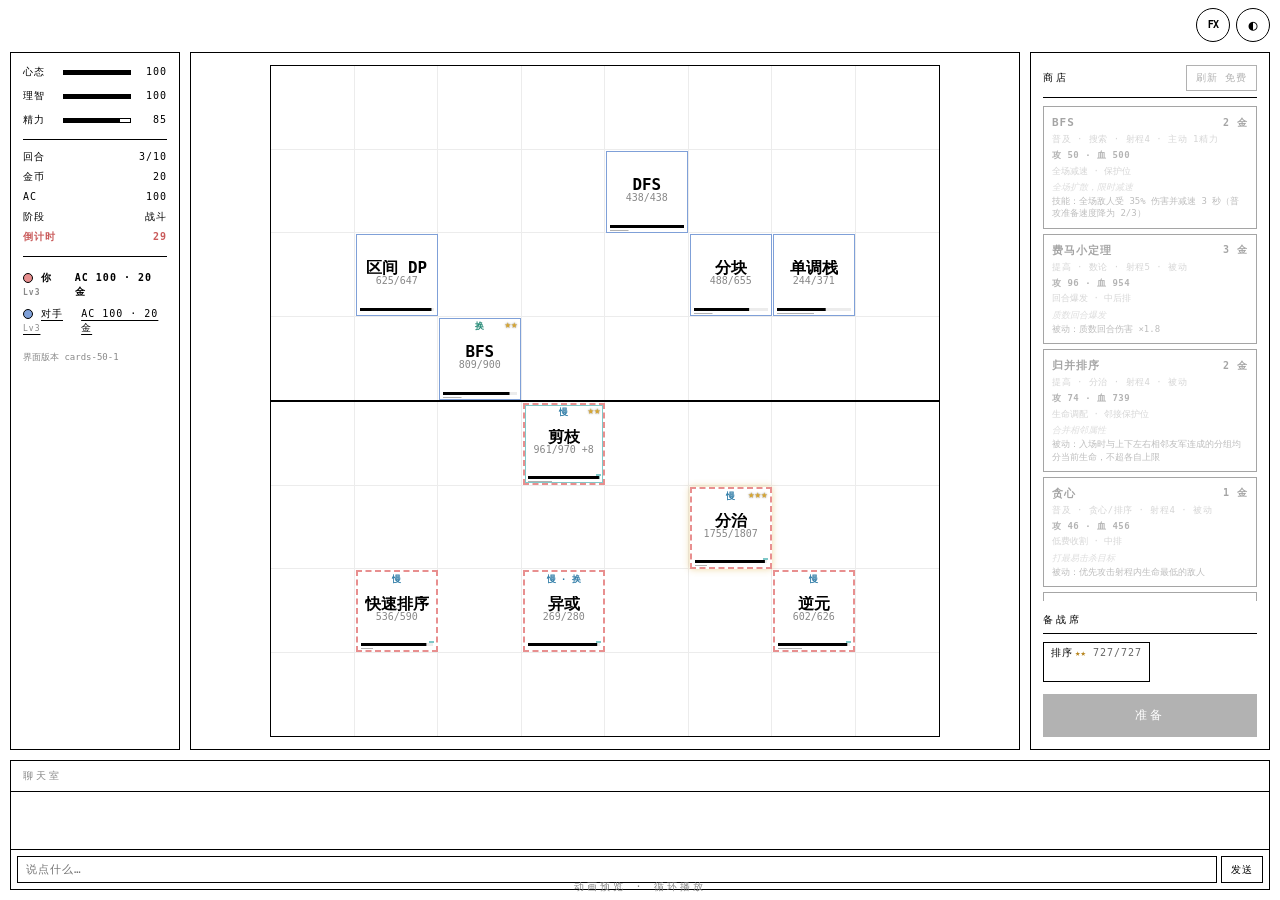
==== commit d294e5b7: "新增 15 张算法卡与 6 种战斗机制：卡池 35→50、16 流派、商店升星保底；全池实战重跑至 59,200 场" ====
--- a/动画预览.html
+++ b/动画预览.html
@@ -922,7 +922,7 @@
       </div>
 
       <div class="opponents" id="opponents"></div>
-      <small id="uiBuild" style="font-size:9px;color:var(--muted)">界面版本 layout-2</small>
+      <small id="uiBuild" style="font-size:9px;color:var(--muted)">界面版本 cards-50-1</small>
     </aside>
 
     <!-- ========== 棋盘 ========== -->
@@ -1036,7 +1036,7 @@
         <li>主动技 CD <b>6s</b>，每次释放消耗 <b>1 点精力</b>；精力为 0 时本次退回普攻</li>
         <li>全局伤害统一 <b>×1/3</b>，向下取整，无随机浮动</li>
         <li>只攻击本回合配对的对手，绝不打友军</li>
-        <li>每张卡都有独立机制：<b>35 张卡 = 32 种技能</b>（12 张主动 / 23 张被动），卡面描述即实际结算</li>
+        <li>每张卡都有独立机制：<b>50 张卡 = 38 种技能</b>（14 张主动 / 36 张被动），卡面描述即实际结算</li>
         <li>同一费用的卡消耗相同，但<b>攻击/生命会按技能强弱微调</b>：技能越强，基础数值越低。数值都写在卡面上</li>
       </ul>
 
@@ -1123,7 +1123,7 @@
 </script>
 
 <script>
-window.__DEMO_DATA__ = {"state": {"version": 1, "roomId": "DEMO", "host": "demo-a", "state": "battle", "round": 3, "winner": null, "viewerId": "demo-a", "viewerSide": "a", "viewerBye": false, "players": {"demo-a": {"id": "demo-a", "name": "你", "color": 0, "dead": false, "ready": false, "mind": 100, "reason": 100, "energy": 85, "gold": 20, "hp": 100, "crashed": false, "level": 3, "board": {"3,0": {"card": "pruning", "hp": 970, "star": 2}, "5,1": {"card": "divide", "hp": 1807, "star": 3}, "1,2": {"card": "quick_sort", "hp": 590}, "6,2": {"card": "inverse", "hp": 626}, "3,3": {"card": "xor", "hp": 280}}, "bench": [{"card": "sort", "hp": 727, "star": 2}], "shop": ["bfs", "fermat", "merge_sort", "greedy", "cdq"], "lastResult": "", "roundWins": 0, "roundLosses": 0}, "demo-b": {"id": "demo-b", "name": "对手", "color": 5, "dead": false, "ready": false, "mind": 100, "reason": 100, "energy": 88, "gold": 20, "hp": 100, "crashed": false, "level": 3, "board": {"2,0": {"card": "bfs", "hp": 900, "star": 2}, "5,1": {"card": "sqrt_block", "hp": 655}, "1,2": {"card": "range_dp", "hp": 647}, "6,1": {"card": "monotonic_stack", "hp": 371}, "4,3": {"card": "dfs", "hp": 438}}, "bench": [], "shop": ["xor", "diff", "shift", "a_star", "gcd"], "lastResult": "", "roundWins": 0, "roundLosses": 0}}, "opponentId": "demo-b", "battleKey": "demo-0", "prepEndsAt": 0, "battleEndsAt": 0, "battleStartedAt": 0, "serverNow": 0, "chatVersion": 0, "halfW": 8, "halfH": 4, "battleW": 8, "battleH": 8, "maxRounds": 10, "maxPlayers": 8, "chat": [{"type": "system", "text": "动画预览 · 循环播放"}]}, "battle": {"battleKey": "demo-0", "battleStartedAt": 0, "frames": [{"t": 0.0, "units": [{"uid": "demo-a:3,0", "owner": "demo-a", "x": 3, "y": 4, "hp": 964, "maxHp": 970, "shield": 5, "card": "pruning", "star": 2, "slowed": true, "haste": 1.0, "stalled": false, "stallLeft": 0.0, "atk": 99.0, "range": 4.0, "attackProgress": 0.0, "skillLeft": 0.0, "delayedDamage": 0, "charge": 0, "stacks": 0, "kills": 0, "swapped": false, "phase": ""}, {"uid": "demo-a:5,1", "owner": "demo-a", "x": 5, "y": 5, "hp": 1779, "maxHp": 1807, "shield": 0, "card": "divide", "star": 3, "slowed": true, "haste": 1.0, "stalled": false, "stallLeft": 0.0, "atk": 184.68, "range": 4.0, "attackProgress": 1.0, "skillLeft": 6.0, "delayedDamage": 0, "charge": 0, "stacks": 0, "kills": 0, "swapped": false, "phase": ""}, {"uid": "demo-a:1,2", "owner": "demo-a", "x": 1, "y": 6, "hp": 579, "maxHp": 590, "shield": 0, "card": "quick_sort", "star": 1, "slowed": true, "haste": 1.0, "stalled": false, "stallLeft": 0.0, "atk": 60.0, "range": 4.0, "attackProgress": 1.0, "skillLeft": 6.0, "delayedDamage": 0, "charge": 0, "stacks": 0, "kills": 0, "swapped": false, "phase": ""}, {"uid": "demo-a:6,2", "owner": "demo-a", "x": 6, "y": 6, "hp": 602, "maxHp": 626, "shield": 0, "card": "inverse", "star": 1, "slowed": true, "haste": 1.0, "stalled": false, "stallLeft": 0.0, "atk": 63.0, "range": 4.0, "attackProgress": 0.0, "skillLeft": 0.0, "delayedDamage": 0, "charge": 0, "stacks": 0, "kills": 0, "swapped": false, "phase": ""}, {"uid": "demo-a:3,3", "owner": "demo-a", "x": 3, "y": 6, "hp": 269, "maxHp": 280, "shield": 0, "card": "xor", "star": 1, "slowed": true, "haste": 1.0, "stalled": false, "stallLeft": 0.0, "atk": 28.0, "range": 4.0, "attackProgress": 1.0, "skillLeft": 0.0, "delayedDamage": 0, "charge": 0, "stacks": 0, "kills": 0, "swapped": false, "phase": ""}, {"uid": "demo-b:2,0", "owner": "demo-b", "x": 2, "y": 3, "hp": 842, "maxHp": 900, "shield": 0, "card": "bfs", "star": 2, "slowed": false, "haste": 1.0, "stalled": false, "stallLeft": 0.0, "atk": 90.0, "range": 4.0, "attackProgress": 1.0, "skillLeft": 6.0, "delayedDamage": 0, "charge": 0, "stacks": 0, "kills": 0, "swapped": false, "phase": ""}, {"uid": "demo-b:5,1", "owner": "demo-b", "x": 5, "y": 2, "hp": 555, "maxHp": 655, "shield": 0, "card": "sqrt_block", "star": 1, "slowed": false, "haste": 1.0, "stalled": false, "stallLeft": 0.0, "atk": 67.0, "range": 4.0, "attackProgress": 1.0, "skillLeft": 6.0, "delayedDamage": 0, "charge": 0, "stacks": 0, "kills": 0, "swapped": false, "phase": ""}, {"uid": "demo-b:1,2", "owner": "demo-b", "x": 1, "y": 2, "hp": 647, "maxHp": 647, "shield": 0, "card": "range_dp", "star": 1, "slowed": false, "haste": 1.0, "stalled": false, "stallLeft": 0.0, "atk": 66.0, "range": 4.0, "attackProgress": 1.0, "skillLeft": 0.0, "delayedDamage": 0, "charge": 0, "stacks": 0, "kills": 0, "swapped": false, "phase": ""}, {"uid": "demo-b:6,1", "owner": "demo-b", "x": 6, "y": 2, "hp": 244, "maxHp": 371, "shield": 0, "card": "monotonic_stack", "star": 1, "slowed": false, "haste": 1.0, "stalled": false, "stallLeft": 0.0, "atk": 38.0, "range": 4.0, "attackProgress": 0.0, "skillLeft": 0.0, "delayedDamage": 0, "charge": 1, "stacks": 0, "kills": 0, "swapped": false, "phase": ""}, {"uid": "demo-b:4,3", "owner": "demo-b", "x": 4, "y": 1, "hp": 438, "maxHp": 438, "shield": 0, "card": "dfs", "star": 1, "slowed": false, "haste": 1.0, "stalled": false, "stallLeft": 0.0, "atk": 44.0, "range": 4.0, "attackProgress": 1.0, "skillLeft": 0.0, "delayedDamage": 0, "charge": 0, "stacks": 0, "kills": 0, "swapped": false, "phase": ""}]}, {"t": 0.5, "units": [{"uid": "demo-a:3,0", "owner": "demo-a", "x": 3, "y": 4, "hp": 961, "maxHp": 970, "shield": 8, "card": "pruning", "star": 2, "slowed": true, "haste": 1.0, "stalled": false, "stallLeft": 0.0, "atk": 99.0, "range": 4.0, "attackProgress": 0.16666666666666663, "skillLeft": 0.0, "delayedDamage": 0, "charge": 0, "stacks": 0, "kills": 0, "swapped": false, "phase": ""}, {"uid": "demo-a:5,1", "owner": "demo-a", "x": 5, "y": 5, "hp": 1755, "maxHp": 1807, "shield": 0, "card": "divide", "star": 3, "slowed": true, "haste": 1.0, "stalled": false, "stallLeft": 0.0, "atk": 184.68, "range": 4.0, "attackProgress": 0.0, "skillLeft": 5.5, "delayedDamage": 0, "charge": 0, "stacks": 0, "kills": 0, "swapped": false, "phase": ""}, {"uid": "demo-a:1,2", "owner": "demo-a", "x": 1, "y": 6, "hp": 560, "maxHp": 590, "shield": 0, "card": "quick_sort", "star": 1, "slowed": true, "haste": 1.0, "stalled": false, "stallLeft": 0.0, "atk": 60.0, "range": 4.0, "attackProgress": 0.0, "skillLeft": 5.5, "delayedDamage": 0, "charge": 0, "stacks": 0, "kills": 0, "swapped": false, "phase": ""}, {"uid": "demo-a:6,2", "owner": "demo-a", "x": 6, "y": 6, "hp": 602, "maxHp": 626, "shield": 0, "card": "inverse", "star": 1, "slowed": true, "haste": 1.0, "stalled": false, "stallLeft": 0.0, "atk": 63.0, "range": 4.0, "attackProgress": 0.16666666666666663, "skillLeft": 0.0, "delayedDamage": 0, "charge": 0, "stacks": 0, "kills": 0, "swapped": false, "phase": ""}, {"uid": "demo-a:3,3", "owner": "demo-a", "x": 3, "y": 6, "hp": 269, "maxHp": 280, "shield": 0, "card": "xor", "star": 1, "slowed": true, "haste": 1.0, "stalled": false, "stallLeft": 0.0, "atk": 90.0, "range": 4.0, "attackProgress": 1.0, "skillLeft": 6.0, "delayedDamage": 0, "charge": 0, "stacks": 0, "kills": 0, "swapped": true, "phase": ""}, {"uid": "demo-b:2,0", "owner": "demo-b", "x": 2, "y": 3, "hp": 842, "maxHp": 900, "shield": 0, "card": "bfs", "star": 2, "slowed": false, "haste": 1.0, "stalled": false, "stallLeft": 0.0, "atk": 28.0, "range": 4.0, "attackProgress": 0.0, "skillLeft": 5.5, "delayedDamage": 0, "charge": 0, "stacks": 0, "kills": 0, "swapped": true, "phase": ""}, {"uid": "demo-b:5,1", "owner": "demo-b", "x": 5, "y": 2, "hp": 488, "maxHp": 655, "shield": 0, "card": "sqrt_block", "star": 1, "slowed": false, "haste": 1.0, "stalled": false, "stallLeft": 0.0, "atk": 67.0, "range": 4.0, "attackProgress": 0.0, "skillLeft": 5.5, "delayedDamage": 0, "charge": 0, "stacks": 0, "kills": 0, "swapped": false, "phase": ""}, {"uid": "demo-b:1,2", "owner": "demo-b", "x": 1, "y": 2, "hp": 625, "maxHp": 647, "shield": 0, "card": "range_dp", "star": 1, "slowed": false, "haste": 1.0, "stalled": false, "stallLeft": 0.0, "atk": 66.0, "range": 4.0, "attackProgress": 1.0, "skillLeft": 6.0, "delayedDamage": 0, "charge": 0, "stacks": 0, "kills": 0, "swapped": false, "phase": ""}, {"uid": "demo-b:6,1", "owner": "demo-b", "x": 6, "y": 2, "hp": 244, "maxHp": 371, "shield": 0, "card": "monotonic_stack", "star": 1, "slowed": false, "haste": 1.0, "stalled": false, "stallLeft": 0.0, "atk": 38.0, "range": 4.0, "attackProgress": 0.25, "skillLeft": 0.0, "delayedDamage": 0, "charge": 1, "stacks": 0, "kills": 0, "swapped": false, "phase": ""}, {"uid": "demo-b:4,3", "owner": "demo-b", "x": 4, "y": 1, "hp": 438, "maxHp": 438, "shield": 0, "card": "dfs", "star": 1, "slowed": false, "haste": 1.0, "stalled": false, "stallLeft": 0.0, "atk": 44.0, "range": 4.0, "attackProgress": 0.0, "skillLeft": 0.0, "delayedDamage": 0, "charge": 0, "stacks": 0, "kills": 0, "swapped": false, "phase": ""}]}, {"t": 1.0, "units": [{"uid": "demo-a:3,0", "owner": "demo-a", "x": 3, "y": 4, "hp": 961, "maxHp": 970, "shield": 8, "card": "pruning", "star": 2, "slowed": true, "haste": 1.0, "stalled": false, "stallLeft": 0.0, "atk": 99.0, "range": 4.0, "attackProgress": 0.33333333333333326, "skillLeft": 0.0, "delayedDamage": 0, "charge": 0, "stacks": 0, "kills": 0, "swapped": false, "phase": ""}, {"uid": "demo-a:5,1", "owner": "demo-a", "x": 5, "y": 5, "hp": 1755, "maxHp": 1807, "shield": 0, "card": "divide", "star": 3, "slowed": true, "haste": 1.0, "stalled": false, "stallLeft": 0.0, "atk": 184.68, "range": 4.0, "attackProgress": 0.16666666666666663, "skillLeft": 5.0, "delayedDamage": 0, "charge": 0, "stacks": 0, "kills": 0, "swapped": false, "phase": ""}, {"uid": "demo-a:1,2", "owner": "demo-a", "x": 1, "y": 6, "hp": 536, "maxHp": 590, "shield": 0, "card": "quick_sort", "star": 1, "slowed": true, "haste": 1.0, "stalled": false, "stallLeft": 0.0, "atk": 60.0, "range": 4.0, "attackProgress": 0.16666666666666663, "skillLeft": 5.0, "delayedDamage": 0, "charge": 0, "stacks": 0, "kills": 0, "swapped": false, "phase": ""}, {"uid": "demo-a:6,2", "owner": "demo-a", "x": 6, "y": 6, "hp": 602, "maxHp": 626, "shield": 0, "card": "inverse", "star": 1, "slowed": true, "haste": 1.0, "stalled": false, "stallLeft": 0.0, "atk": 63.0, "range": 4.0, "attackProgress": 0.33333333333333326, "skillLeft": 0.0, "delayedDamage": 0, "charge": 0, "stacks": 0, "kills": 0, "swapped": false, "phase": ""}, {"uid": "demo-a:3,3", "owner": "demo-a", "x": 3, "y": 6, "hp": 269, "maxHp": 280, "shield": 0, "card": "xor", "star": 1, "slowed": true, "haste": 1.0, "stalled": false, "stallLeft": 0.0, "atk": 90.0, "range": 4.0, "attackProgress": 0.0, "skillLeft": 5.5, "delayedDamage": 0, "charge": 0, "stacks": 0, "kills": 0, "swapped": true, "phase": ""}, {"uid": "demo-b:2,0", "owner": "demo-b", "x": 2, "y": 3, "hp": 809, "maxHp": 900, "shield": 0, "card": "bfs", "star": 2, "slowed": false, "haste": 1.0, "stalled": false, "stallLeft": 0.0, "atk": 28.0, "range": 4.0, "attackProgress": 0.25, "skillLeft": 5.0, "delayedDamage": 0, "charge": 0, "stacks": 0, "kills": 0, "swapped": true, "phase": ""}, {"uid": "demo-b:5,1", "owner": "demo-b", "x": 5, "y": 2, "hp": 488, "maxHp": 655, "shield": 0, "card": "sqrt_block", "star": 1, "slowed": false, "haste": 1.0, "stalled": false, "stallLeft": 0.0, "atk": 67.0, "range": 4.0, "attackProgress": 0.25, "skillLeft": 5.0, "delayedDamage": 0, "charge": 0, "stacks": 0, "kills": 0, "swapped": false, "phase": ""}, {"uid": "demo-b:1,2", "owner": "demo-b", "x": 1, "y": 2, "hp": 625, "maxHp": 647, "shield": 0, "card": "range_dp", "star": 1, "slowed": false, "haste": 1.0, "stalled": false, "stallLeft": 0.0, "atk": 66.0, "range": 4.0, "attackProgress": 0.0, "skillLeft": 5.5, "delayedDamage": 0, "charge": 0, "stacks": 0, "kills": 0, "swapped": false, "phase": ""}, {"uid": "demo-b:6,1", "owner": "demo-b", "x": 6, "y": 2, "hp": 244, "maxHp": 371, "shield": 0, "card": "monotonic_stack", "star": 1, "slowed": false, "haste": 1.0, "stalled": false, "stallLeft": 0.0, "atk": 38.0, "range": 4.0, "attackProgress": 0.5, "skillLeft": 0.0, "delayedDamage": 0, "charge": 1, "stacks": 0, "kills": 0, "swapped": false, "phase": ""}, {"uid": "demo-b:4,3", "owner": "demo-b", "x": 4, "y": 1, "hp": 438, "maxHp": 438, "shield": 0, "card": "dfs", "star": 1, "slowed": false, "haste": 1.0, "stalled": false, "stallLeft": 0.0, "atk": 44.0, "range": 4.0, "attackProgress": 0.25, "skillLeft": 0.0, "delayedDamage": 0, "charge": 0, "stacks": 0, "kills": 0, "swapped": false, "phase": ""}]}, {"t": 1.5, "units": [{"uid": "demo-a:3,0", "owner": "demo-a", "x": 3, "y": 4, "hp": 961, "maxHp": 970, "shield": 8, "card": "pruning", "star": 2, "slowed": true, "haste": 1.0, "stalled": false, "stallLeft": 0.0, "atk": 99.0, "range": 4.0, "attackProgress": 0.4999999999999999, "skillLeft": 0.0, "delayedDamage": 0, "charge": 0, "stacks": 0, "kills": 0, "swapped": false, "phase": ""}, {"uid": "demo-a:5,1", "owner": "demo-a", "x": 5, "y": 5, "hp": 1755, "maxHp": 1807, "shield": 0, "card": "divide", "star": 3, "slowed": true, "haste": 1.0, "stalled": false, "stallLeft": 0.0, "atk": 184.68, "range": 4.0, "attackProgress": 0.33333333333333326, "skillLeft": 4.5, "delayedDamage": 0, "charge": 0, "stacks": 0, "kills": 0, "swapped": false, "phase": ""}, {"uid": "demo-a:1,2", "owner": "demo-a", "x": 1, "y": 6, "hp": 536, "maxHp": 590, "shield": 0, "card": "quick_sort", "star": 1, "slowed": true, "haste": 1.0, "stalled": false, "stallLeft": 0.0, "atk": 60.0, "range": 4.0, "attackProgress": 0.33333333333333326, "skillLeft": 4.5, "delayedDamage": 0, "charge": 0, "stacks": 0, "kills": 0, "swapped": false, "phase": ""}, {"uid": "demo-a:6,2", "owner": "demo-a", "x": 6, "y": 6, "hp": 602, "maxHp": 626, "shield": 0, "card": "inverse", "star": 1, "slowed": true, "haste": 1.0, "stalled": false, "stallLeft": 0.0, "atk": 63.0, "range": 4.0, "attackProgress": 0.4999999999999999, "skillLeft": 0.0, "delayedDamage": 0, "charge": 0, "stacks": 0, "kills": 0, "swapped": false, "phase": ""}, {"uid": "demo-a:3,3", "owner": "demo-a", "x": 3, "y": 6, "hp": 269, "maxHp": 280, "shield": 0, "card": "xor", "star": 1, "slowed": true, "haste": 1.0, "stalled": false, "stallLeft": 0.0, "atk": 90.0, "range": 4.0, "attackProgress": 0.16666666666666663, "skillLeft": 5.0, "delayedDamage": 0, "charge": 0, "stacks": 0, "kills": 0, "swapped": true, "phase": ""}, {"uid": "demo-b:2,0", "owner": "demo-b", "x": 2, "y": 3, "hp": 809, "maxHp": 900, "shield": 0, "card": "bfs", "star": 2, "slowed": false, "haste": 1.0, "stalled": false, "stallLeft": 0.0, "atk": 28.0, "range": 4.0, "attackProgress": 0.5, "skillLeft": 4.5, "delayedDamage": 0, "charge": 0, "stacks": 0, "kills": 0, "swapped": true, "phase": ""}, {"uid": "demo-b:5,1", "owner": "demo-b", "x": 5, "y": 2, "hp": 488, "maxHp": 655, "shield": 0, "card": "sqrt_block", "star": 1, "slowed": false, "haste": 1.0, "stalled": false, "stallLeft": 0.0, "atk": 67.0, "range": 4.0, "attackProgress": 0.5, "skillLeft": 4.5, "delayedDamage": 0, "charge": 0, "stacks": 0, "kills": 0, "swapped": false, "phase": ""}, {"uid": "demo-b:1,2", "owner": "demo-b", "x": 1, "y": 2, "hp": 625, "maxHp": 647, "shield": 0, "card": "range_dp", "star": 1, "slowed": false, "haste": 1.0, "stalled": false, "stallLeft": 0.0, "atk": 66.0, "range": 4.0, "attackProgress": 0.25, "skillLeft": 5.0, "delayedDamage": 0, "charge": 0, "stacks": 0, "kills": 0, "swapped": false, "phase": ""}, {"uid": "demo-b:6,1", "owner": "demo-b", "x": 6, "y": 2, "hp": 244, "maxHp": 371, "shield": 0, "card": "monotonic_stack", "star": 1, "slowed": false, "haste": 1.0, "stalled": false, "stallLeft": 0.0, "atk": 38.0, "range": 4.0, "attackProgress": 0.75, "skillLeft": 0.0, "delayedDamage": 0, "charge": 1, "stacks": 0, "kills": 0, "swapped": false, "phase": ""}, {"uid": "demo-b:4,3", "owner": "demo-b", "x": 4, "y": 1, "hp": 438, "maxHp": 438, "shield": 0, "card": "dfs", "star": 1, "slowed": false, "haste": 1.0, "stalled": false, "stallLeft": 0.0, "atk": 44.0, "range": 4.0, "attackProgress": 0.5, "skillLeft": 0.0, "delayedDamage": 0, "charge": 0, "stacks": 0, "kills": 0, "swapped": false, "phase": ""}]}, {"t": 2.0, "units": [{"uid": "demo-a:3,0", "owner": "demo-a", "x": 3, "y": 4, "hp": 961, "maxHp": 970, "shield": 8, "card": "pruning", "star": 2, "slowed": true, "haste": 1.0, "stalled": false, "stallLeft": 0.0, "atk": 99.0, "range": 4.0, "attackProgress": 0.6666666666666665, "skillLeft": 0.0, "delayedDamage": 0, "charge": 0, "stacks": 0, "kills": 0, "swapped": false, "phase": ""}, {"uid": "demo-a:5,1", "owner": "demo-a", "x": 5, "y": 5, "hp": 1755, "maxHp": 1807, "shield": 0, "card": "divide", "star": 3, "slowed": true, "haste": 1.0, "stalled": false, "stallLeft": 0.0, "atk": 184.68, "range": 4.0, "attackProgress": 0.4999999999999999, "skillLeft": 4.0, "delayedDamage": 0, "charge": 0, "stacks": 0, "kills": 0, "swapped": false, "phase": ""}, {"uid": "demo-a:1,2", "owner": "demo-a", "x": 1, "y": 6, "hp": 536, "maxHp": 590, "shield": 0, "card": "quick_sort", "star": 1, "slowed": true, "haste": 1.0, "stalled": false, "stallLeft": 0.0, "atk": 60.0, "range": 4.0, "attackProgress": 0.4999999999999999, "skillLeft": 4.0, "delayedDamage": 0, "charge": 0, "stacks": 0, "kills": 0, "swapped": false, "phase": ""}, {"uid": "demo-a:6,2", "owner": "demo-a", "x": 6, "y": 6, "hp": 589, "maxHp": 626, "shield": 0, "card": "inverse", "star": 1, "slowed": true, "haste": 1.0, "stalled": false, "stallLeft": 0.0, "atk": 63.0, "range": 4.0, "attackProgress": 0.6666666666666665, "skillLeft": 0.0, "delayedDamage": 0, "charge": 0, "stacks": 0, "kills": 0, "swapped": false, "phase": ""}, {"uid": "demo-a:3,3", "owner": "demo-a", "x": 3, "y": 6, "hp": 269, "maxHp": 280, "shield": 0, "card": "xor", "star": 1, "slowed": true, "haste": 1.0, "stalled": false, "stallLeft": 0.0, "atk": 90.0, "range": 4.0, "attackProgress": 0.33333333333333326, "skillLeft": 4.5, "delayedDamage": 0, "charge": 0, "stacks": 0, "kills": 0, "swapped": true, "phase": ""}, {"uid": "demo-b:2,0", "owner": "demo-b", "x": 2, "y": 3, "hp": 809, "maxHp": 900, "shield": 0, "card": "bfs", "star": 2, "slowed": false, "haste": 1.0, "stalled": false, "stallLeft": 0.0, "atk": 28.0, "range": 4.0, "attackProgress": 0.75, "skillLeft": 4.0, "delayedDamage": 0, "charge": 0, "stacks": 0, "kills": 0, "swapped": true, "phase": ""}, {"uid": "demo-b:5,1", "owner": "demo-b", "x": 5, "y": 2, "hp": 488, "maxHp": 655, "shield": 0, "card": "sqrt_block", "star": 1, "slowed": false, "haste": 1.0, "stalled": false, "stallLeft": 0.0, "atk": 67.0, "range": 4.0, "attackProgress": 0.75, "skillLeft": 4.0, "delayedDamage": 0, "charge": 0, "stacks": 0, "kills": 0, "swapped": false, "phase": ""}, {"uid": "demo-b:1,2", "owner": "demo-b", "x": 1, "y": 2, "hp": 625, "maxHp": 647, "shield": 0, "card": "range_dp", "star": 1, "slowed": false, "haste": 1.0, "stalled": false, "stallLeft": 0.0, "atk": 66.0, "range": 4.0, "attackProgress": 0.5, "skillLeft": 4.5, "delayedDamage": 0, "charge": 0, "stacks": 0, "kills": 0, "swapped": false, "phase": ""}, {"uid": "demo-b:6,1", "owner": "demo-b", "x": 6, "y": 2, "hp": 240, "maxHp": 371, "shield": 0, "card": "monotonic_stack", "star": 1, "slowed": false, "haste": 1.0, "stalled": false, "stallLeft": 0.0, "atk": 38.0, "range": 4.0, "attackProgress": 0.0, "skillLeft": 0.0, "delayedDamage": 0, "charge": 2, "stacks": 0, "kills": 0, "swapped": false, "phase": ""}, {"uid": "demo-b:4,3", "owner": "demo-b", "x": 4, "y": 1, "hp": 438, "maxHp": 438, "shield": 0, "card": "dfs", "star": 1, "slowed": false, "haste": 1.0, "stalled": false, "stallLeft": 0.0, "atk": 44.0, "range": 4.0, "attackProgress": 0.75, "skillLeft": 0.0, "delayedDamage": 0, "charge": 0, "stacks": 0, "kills": 0, "swapped": false, "phase": ""}]}, {"t": 2.5, "units": [{"uid": "demo-a:3,0", "owner": "demo-a", "x": 3, "y": 4, "hp": 961, "maxHp": 970, "shield": 8, "card": "pruning", "star": 2, "slowed": true, "haste": 1.0, "stalled": false, "stallLeft": 0.0, "atk": 99.0, "range": 4.0, "attackProgress": 0.8333333333333331, "skillLeft": 0.0, "delayedDamage": 0, "charge": 0, "stacks": 0, "kills": 0, "swapped": false, "phase": ""}, {"uid": "demo-a:5,1", "owner": "demo-a", "x": 5, "y": 5, "hp": 1731, "maxHp": 1807, "shield": 0, "card": "divide", "star": 3, "slowed": true, "haste": 1.0, "stalled": false, "stallLeft": 0.0, "atk": 184.68, "range": 4.0, "attackProgress": 0.6666666666666665, "skillLeft": 3.5, "delayedDamage": 0, "charge": 0, "stacks": 0, "kills": 0, "swapped": false, "phase": ""}, {"uid": "demo-a:1,2", "owner": "demo-a", "x": 1, "y": 6, "hp": 536, "maxHp": 590, "shield": 0, "card": "quick_sort", "star": 1, "slowed": true, "haste": 1.0, "stalled": false, "stallLeft": 0.0, "atk": 60.0, "range": 4.0, "attackProgress": 0.6666666666666665, "skillLeft": 3.5, "delayedDamage": 0, "charge": 0, "stacks": 0, "kills": 0, "swapped": false, "phase": ""}, {"uid": "demo-a:6,2", "owner": "demo-a", "x": 6, "y": 6, "hp": 589, "maxHp": 626, "shield": 0, "card": "inverse", "star": 1, "slowed": true, "haste": 1.0, "stalled": false, "stallLeft": 0.0, "atk": 63.0, "range": 4.0, "attackProgress": 0.8333333333333331, "skillLeft": 0.0, "delayedDamage": 0, "charge": 0, "stacks": 0, "kills": 0, "swapped": false, "phase": ""}, {"uid": "demo-a:3,3", "owner": "demo-a", "x": 3, "y": 6, "hp": 269, "maxHp": 280, "shield": 0, "card": "xor", "star": 1, "slowed": true, "haste": 1.0, "stalled": false, "stallLeft": 0.0, "atk": 90.0, "range": 4.0, "attackProgress": 0.4999999999999999, "skillLeft": 4.0, "delayedDamage": 0, "charge": 0, "stacks": 0, "kills": 0, "swapped": true, "phase": ""}, {"uid": "demo-b:2,0", "owner": "demo-b", "x": 2, "y": 3, "hp": 809, "maxHp": 900, "shield": 0, "card": "bfs", "star": 2, "slowed": false, "haste": 1.0, "stalled": false, "stallLeft": 0.0, "atk": 28.0, "range": 4.0, "attackProgress": 0.0, "skillLeft": 3.5, "delayedDamage": 0, "charge": 0, "stacks": 0, "kills": 0, "swapped": true, "phase": ""}, {"uid": "demo-b:5,1", "owner": "demo-b", "x": 5, "y": 2, "hp": 488, "maxHp": 655, "shield": 0, "card": "sqrt_block", "star": 1, "slowed": false, "haste": 1.0, "stalled": false, "stallLeft": 0.0, "atk": 67.0, "range": 4.0, "attackProgress": 0.0, "skillLeft": 3.5, "delayedDamage": 0, "charge": 0, "stacks": 0, "kills": 0, "swapped": false, "phase": ""}, {"uid": "demo-b:1,2", "owner": "demo-b", "x": 1, "y": 2, "hp": 625, "maxHp": 647, "shield": 0, "card": "range_dp", "star": 1, "slowed": false, "haste": 1.0, "stalled": false, "stallLeft": 0.0, "atk": 66.0, "range": 4.0, "attackProgress": 0.75, "skillLeft": 4.0, "delayedDamage": 0, "charge": 0, "stacks": 0, "kills": 0, "swapped": false, "phase": ""}, {"uid": "demo-b:6,1", "owner": "demo-b", "x": 6, "y": 2, "hp": 240, "maxHp": 371, "shield": 0, "card": "monotonic_stack", "star": 1, "slowed": false, "haste": 1.0, "stalled": false, "stallLeft": 0.0, "atk": 38.0, "range": 4.0, "attackProgress": 0.25, "skillLeft": 0.0, "delayedDamage": 0, "charge": 2, "stacks": 0, "kills": 0, "swapped": false, "phase": ""}, {"uid": "demo-b:4,3", "owner": "demo-b", "x": 4, "y": 1, "hp": 438, "maxHp": 438, "shield": 0, "card": "dfs", "star": 1, "slowed": false, "haste": 1.0, "stalled": false, "stallLeft": 0.0, "atk": 44.0, "range": 4.0, "attackProgress": 0.0, "skillLeft": 0.0, "delayedDamage": 0, "charge": 0, "stacks": 0, "kills": 0, "swapped": false, "phase": ""}]}, {"t": 3.0, "units": [{"uid": "demo-a:3,0", "owner": "demo-a", "x": 3, "y": 4, "hp": 961, "maxHp": 970, "shield": 8, "card": "pruning", "star": 2, "slowed": false, "haste": 1.0, "stalled": false, "stallLeft": 0.0, "atk": 99.0, "range": 4.0, "attackProgress": 0.0, "skillLeft": 0.0, "delayedDamage": 0, "charge": 0, "stacks": 0, "kills": 0, "swapped": false, "phase": ""}, {"uid": "demo-a:5,1", "owner": "demo-a", "x": 5, "y": 5, "hp": 1731, "maxHp": 1807, "shield": 0, "card": "divide", "star": 3, "slowed": false, "haste": 1.0, "stalled": false, "stallLeft": 0.0, "atk": 184.68, "range": 4.0, "attackProgress": 0.8333333333333331, "skillLeft": 3.0, "delayedDamage": 0, "charge": 0, "stacks": 0, "kills": 0, "swapped": false, "phase": ""}, {"uid": "demo-a:1,2", "owner": "demo-a", "x": 1, "y": 6, "hp": 512, "maxHp": 590, "shield": 0, "card": "quick_sort", "star": 1, "slowed": false, "haste": 1.0, "stalled": false, "stallLeft": 0.0, "atk": 60.0, "range": 4.0, "attackProgress": 0.8333333333333331, "skillLeft": 3.0, "delayedDamage": 0, "charge": 0, "stacks": 0, "kills": 0, "swapped": false, "phase": ""}, {"uid": "demo-a:6,2", "owner": "demo-a", "x": 6, "y": 6, "hp": 589, "maxHp": 626, "shield": 0, "card": "inverse", "star": 1, "slowed": false, "haste": 1.0, "stalled": false, "stallLeft": 0.0, "atk": 63.0, "range": 4.0, "attackProgress": 0.0, "skillLeft": 0.0, "delayedDamage": 0, "charge": 0, "stacks": 0, "kills": 0, "swapped": false, "phase": ""}, {"uid": "demo-a:3,3", "owner": "demo-a", "x": 3, "y": 6, "hp": 269, "maxHp": 280, "shield": 0, "card": "xor", "star": 1, "slowed": false, "haste": 1.0, "stalled": false, "stallLeft": 0.0, "atk": 90.0, "range": 4.0, "attackProgress": 0.6666666666666665, "skillLeft": 3.5, "delayedDamage": 0, "charge": 0, "stacks": 0, "kills": 0, "swapped": true, "phase": ""}, {"uid": "demo-b:2,0", "owner": "demo-b", "x": 2, "y": 3, "hp": 773, "maxHp": 900, "shield": 0, "card": "bfs", "star": 2, "slowed": false, "haste": 1.0, "stalled": false, "stallLeft": 0.0, "atk": 28.0, "range": 4.0, "attackProgress": 0.25, "skillLeft": 3.0, "delayedDamage": 0, "charge": 0, "stacks": 0, "kills": 0, "swapped": true, "phase": ""}, {"uid": "demo-b:5,1", "owner": "demo-b", "x": 5, "y": 2, "hp": 488, "maxHp": 655, "shield": 0, "card": "sqrt_block", "star": 1, "slowed": false, "haste": 1.0, "stalled": false, "stallLeft": 0.0, "atk": 67.0, "range": 4.0, "attackProgress": 0.25, "skillLeft": 3.0, "delayedDamage": 0, "charge": 0, "stacks": 0, "kills": 0, "swapped": false, "phase": ""}, {"uid": "demo-b:1,2", "owner": "demo-b", "x": 1, "y": 2, "hp": 625, "maxHp": 647, "shield": 0, "card": "range_dp", "star": 1, "slowed": false, "haste": 1.0, "stalled": false, "stallLeft": 0.0, "atk": 66.0, "range": 4.0, "attackProgress": 0.0, "skillLeft": 3.5, "delayedDamage": 0, "charge": 0, "stacks": 0, "kills": 0, "swapped": false, "phase": ""}, {"uid": "demo-b:6,1", "owner": "demo-b", "x": 6, "y": 2, "hp": 217, "maxHp": 371, "shield": 0, "card": "monotonic_stack", "star": 1, "slowed": false, "haste": 1.0, "stalled": false, "stallLeft": 0.0, "atk": 38.0, "range": 4.0, "attackProgress": 0.5, "skillLeft": 0.0, "delayedDamage": 0, "charge": 2, "stacks": 0, "kills": 0, "swapped": false, "phase": ""}, {"uid": "demo-b:4,3", "owner": "demo-b", "x": 4, "y": 1, "hp": 438, "maxHp": 438, "shield": 0, "card": "dfs", "star": 1, "slowed": false, "haste": 1.0, "stalled": false, "stallLeft": 0.0, "atk": 44.0, "range": 4.0, "attackProgress": 0.25, "skillLeft": 0.0, "delayedDamage": 0, "charge": 0, "stacks": 0, "kills": 0, "swapped": false, "phase": ""}]}, {"t": 3.333333, "units": [{"uid": "demo-a:3,0", "owner": "demo-a", "x": 3, "y": 4, "hp": 961, "maxHp": 970, "shield": 8, "card": "pruning", "star": 2, "slowed": false, "haste": 1.0, "stalled": false, "stallLeft": 0.0, "atk": 99.0, "range": 4.0, "attackProgress": 0.16666666666666674, "skillLeft": 0.0, "delayedDamage": 0, "charge": 0, "stacks": 0, "kills": 0, "swapped": false, "phase": ""}, {"uid": "demo-a:5,1", "owner": "demo-a", "x": 5, "y": 5, "hp": 1731, "maxHp": 1807, "shield": 0, "card": "divide", "star": 3, "slowed": false, "haste": 1.0, "stalled": false, "stallLeft": 0.0, "atk": 184.68, "range": 4.0, "attackProgress": 0.0, "skillLeft": 2.667, "delayedDamage": 0, "charge": 0, "stacks": 0, "kills": 0, "swapped": false, "phase": ""}, {"uid": "demo-a:1,2", "owner": "demo-a", "x": 1, "y": 6, "hp": 512, "maxHp": 590, "shield": 0, "card": "quick_sort", "star": 1, "slowed": false, "haste": 1.0, "stalled": false, "stallLeft": 0.0, "atk": 60.0, "range": 4.0, "attackProgress": 0.0, "skillLeft": 2.667, "delayedDamage": 0, "charge": 0, "stacks": 0, "kills": 0, "swapped": false, "phase": ""}, {"uid": "demo-a:6,2", "owner": "demo-a", "x": 6, "y": 6, "hp": 589, "maxHp": 626, "shield": 0, "card": "inverse", "star": 1, "slowed": false, "haste": 1.0, "stalled": false, "stallLeft": 0.0, "atk": 63.0, "range": 4.0, "attackProgress": 0.16666666666666674, "skillLeft": 0.0, "delayedDamage": 0, "charge": 0, "stacks": 0, "kills": 0, "swapped": false, "phase": ""}, {"uid": "demo-a:3,3", "owner": "demo-a", "x": 3, "y": 6, "hp": 269, "maxHp": 280, "shield": 0, "card": "xor", "star": 1, "slowed": false, "haste": 1.0, "stalled": false, "stallLeft": 0.0, "atk": 90.0, "range": 4.0, "attackProgress": 0.8333333333333333, "skillLeft": 3.167, "delayedDamage": 0, "charge": 0, "stacks": 0, "kills": 0, "swapped": true, "phase": ""}, {"uid": "demo-b:2,0", "owner": "demo-b", "x": 2, "y": 3, "hp": 773, "maxHp": 900, "shield": 0, "card": "bfs", "star": 2, "slowed": false, "haste": 1.0, "stalled": false, "stallLeft": 0.0, "atk": 28.0, "range": 4.0, "attackProgress": 0.41666666666666674, "skillLeft": 2.667, "delayedDamage": 0, "charge": 0, "stacks": 0, "kills": 0, "swapped": true, "phase": ""}, {"uid": "demo-b:5,1", "owner": "demo-b", "x": 5, "y": 2, "hp": 421, "maxHp": 655, "shield": 0, "card": "sqrt_block", "star": 1, "slowed": false, "haste": 1.0, "stalled": false, "stallLeft": 0.0, "atk": 67.0, "range": 4.0, "attackProgress": 0.41666666666666674, "skillLeft": 2.667, "delayedDamage": 0, "charge": 0, "stacks": 0, "kills": 0, "swapped": false, "phase": ""}, {"uid": "demo-b:1,2", "owner": "demo-b", "x": 1, "y": 2, "hp": 603, "maxHp": 647, "shield": 0, "card": "range_dp", "star": 1, "slowed": false, "haste": 1.0, "stalled": false, "stallLeft": 0.0, "atk": 66.0, "range": 4.0, "attackProgress": 0.16666666666666674, "skillLeft": 3.167, "delayedDamage": 0, "charge": 0, "stacks": 0, "kills": 0, "swapped": false, "phase": ""}, {"uid": "demo-b:6,1", "owner": "demo-b", "x": 6, "y": 2, "hp": 217, "maxHp": 371, "shield": 0, "card": "monotonic_stack", "star": 1, "slowed": false, "haste": 1.0, "stalled": false, "stallLeft": 0.0, "atk": 38.0, "range": 4.0, "attackProgress": 0.6666666666666667, "skillLeft": 0.0, "delayedDamage": 0, "charge": 2, "stacks": 0, "kills": 0, "swapped": false, "phase": ""}, {"uid": "demo-b:4,3", "owner": "demo-b", "x": 4, "y": 1, "hp": 438, "maxHp": 438, "shield": 0, "card": "dfs", "star": 1, "slowed": false, "haste": 1.0, "stalled": false, "stallLeft": 0.0, "atk": 44.0, "range": 4.0, "attackProgress": 0.41666666666666674, "skillLeft": 0.0, "delayedDamage": 0, "charge": 0, "stacks": 0, "kills": 0, "swapped": false, "phase": ""}]}, {"t": 3.5, "units": [{"uid": "demo-a:3,0", "owner": "demo-a", "x": 3, "y": 4, "hp": 961, "maxHp": 970, "shield": 8, "card": "pruning", "star": 2, "slowed": false, "haste": 1.0, "stalled": false, "stallLeft": 0.0, "atk": 99.0, "range": 4.0, "attackProgress": 0.25, "skillLeft": 0.0, "delayedDamage": 0, "charge": 0, "stacks": 0, "kills": 0, "swapped": false, "phase": ""}, {"uid": "demo-a:5,1", "owner": "demo-a", "x": 5, "y": 5, "hp": 1731, "maxHp": 1807, "shield": 0, "card": "divide", "star": 3, "slowed": false, "haste": 1.0, "stalled": false, "stallLeft": 0.0, "atk": 184.68, "range": 4.0, "attackProgress": 0.08333333333333326, "skillLeft": 2.5, "delayedDamage": 0, "charge": 0, "stacks": 0, "kills": 0, "swapped": false, "phase": ""}, {"uid": "demo-a:1,2", "owner": "demo-a", "x": 1, "y": 6, "hp": 512, "maxHp": 590, "shield": 0, "card": "quick_sort", "star": 1, "slowed": false, "haste": 1.0, "stalled": false, "stallLeft": 0.0, "atk": 60.0, "range": 4.0, "attackProgress": 0.08333333333333326, "skillLeft": 2.5, "delayedDamage": 0, "charge": 0, "stacks": 0, "kills": 0, "swapped": false, "phase": ""}, {"uid": "demo-a:6,2", "owner": "demo-a", "x": 6, "y": 6, "hp": 589, "maxHp": 626, "shield": 0, "card": "inverse", "star": 1, "slowed": false, "haste": 1.0, "stalled": false, "stallLeft": 0.0, "atk": 63.0, "range": 4.0, "attackProgress": 0.25, "skillLeft": 0.0, "delayedDamage": 0, "charge": 0, "stacks": 0, "kills": 0, "swapped": false, "phase": ""}, {"uid": "demo-a:3,3", "owner": "demo-a", "x": 3, "y": 6, "hp": 269, "maxHp": 280, "shield": 0, "card": "xor", "star": 1, "slowed": false, "haste": 1.0, "stalled": false, "stallLeft": 0.0, "atk": 90.0, "range": 4.0, "attackProgress": 0.9166666666666665, "skillLeft": 3.0, "delayedDamage": 0, "charge": 0, "stacks": 0, "kills": 0, "swapped": true, "phase": ""}, {"uid": "demo-b:2,0", "owner": "demo-b", "x": 2, "y": 3, "hp": 773, "maxHp": 900, "shield": 0, "card": "bfs", "star": 2, "slowed": false, "haste": 1.0, "stalled": false, "stallLeft": 0.0, "atk": 28.0, "range": 4.0, "attackProgress": 0.5, "skillLeft": 2.5, "delayedDamage": 0, "charge": 0, "stacks": 0, "kills": 0, "swapped": true, "phase": ""}, {"uid": "demo-b:5,1", "owner": "demo-b", "x": 5, "y": 2, "hp": 421, "maxHp": 655, "shield": 0, "card": "sqrt_block", "star": 1, "slowed": false, "haste": 1.0, "stalled": false, "stallLeft": 0.0, "atk": 67.0, "range": 4.0, "attackProgress": 0.5, "skillLeft": 2.5, "delayedDamage": 0, "charge": 0, "stacks": 0, "kills": 0, "swapped": false, "phase": ""}, {"uid": "demo-b:1,2", "owner": "demo-b", "x": 1, "y": 2, "hp": 603, "maxHp": 647, "shield": 0, "card": "range_dp", "star": 1, "slowed": false, "haste": 1.0, "stalled": false, "stallLeft": 0.0, "atk": 66.0, "range": 4.0, "attackProgress": 0.25, "skillLeft": 3.0, "delayedDamage": 0, "charge": 0, "stacks": 0, "kills": 0, "swapped": false, "phase": ""}, {"uid": "demo-b:6,1", "owner": "demo-b", "x": 6, "y": 2, "hp": 217, "maxHp": 371, "shield": 0, "card": "monotonic_stack", "star": 1, "slowed": false, "haste": 1.0, "stalled": false, "stallLeft": 0.0, "atk": 38.0, "range": 4.0, "attackProgress": 0.75, "skillLeft": 0.0, "delayedDamage": 0, "charge": 2, "stacks": 0, "kills": 0, "swapped": false, "phase": ""}, {"uid": "demo-b:4,3", "owner": "demo-b", "x": 4, "y": 1, "hp": 438, "maxHp": 438, "shield": 0, "card": "dfs", "star": 1, "slowed": false, "haste": 1.0, "stalled": false, "stallLeft": 0.0, "atk": 44.0, "range": 4.0, "attackProgress": 0.5, "skillLeft": 0.0, "delayedDamage": 0, "charge": 0, "stacks": 0, "kills": 0, "swapped": false, "phase": ""}]}, {"t": 3.666667, "units": [{"uid": "demo-a:3,0", "owner": "demo-a", "x": 3, "y": 4, "hp": 961, "maxHp": 970, "shield": 8, "card": "pruning", "star": 2, "slowed": false, "haste": 1.0, "stalled": false, "stallLeft": 0.0, "atk": 99.0, "range": 4.0, "attackProgress": 0.3333333333333335, "skillLeft": 0.0, "delayedDamage": 0, "charge": 0, "stacks": 0, "kills": 0, "swapped": false, "phase": ""}, {"uid": "demo-a:5,1", "owner": "demo-a", "x": 5, "y": 5, "hp": 1731, "maxHp": 1807, "shield": 0, "card": "divide", "star": 3, "slowed": false, "haste": 1.0, "stalled": false, "stallLeft": 0.0, "atk": 184.68, "range": 4.0, "attackProgress": 0.16666666666666674, "skillLeft": 2.333, "delayedDamage": 0, "charge": 0, "stacks": 0, "kills": 0, "swapped": false, "phase": ""}, {"uid": "demo-a:1,2", "owner": "demo-a", "x": 1, "y": 6, "hp": 512, "maxHp": 590, "shield": 0, "card": "quick_sort", "star": 1, "slowed": false, "haste": 1.0, "stalled": false, "stallLeft": 0.0, "atk": 60.0, "range": 4.0, "attackProgress": 0.16666666666666674, "skillLeft": 2.333, "delayedDamage": 0, "charge": 0, "stacks": 0, "kills": 0, "swapped": false, "phase": ""}, {"uid": "demo-a:6,2", "owner": "demo-a", "x": 6, "y": 6, "hp": 589, "maxHp": 626, "shield": 0, "card": "inverse", "star": 1, "slowed": false, "haste": 1.0, "stalled": false, "stallLeft": 0.0, "atk": 63.0, "range": 4.0, "attackProgress": 0.3333333333333335, "skillLeft": 0.0, "delayedDamage": 0, "charge": 0, "stacks": 0, "kills": 0, "swapped": false, "phase": ""}, {"uid": "demo-a:3,3", "owner": "demo-a", "x": 3, "y": 6, "hp": 269, "maxHp": 280, "shield": 0, "card": "xor", "star": 1, "slowed": false, "haste": 1.0, "stalled": false, "stallLeft": 0.0, "atk": 90.0, "range": 4.0, "attackProgress": 0.0, "skillLeft": 2.833, "delayedDamage": 0, "charge": 0, "stacks": 0, "kills": 0, "swapped": true, "phase": ""}, {"uid": "demo-b:2,0", "owner": "demo-b", "x": 2, "y": 3, "hp": 740, "maxHp": 900, "shield": 0, "card": "bfs", "star": 2, "slowed": false, "haste": 1.0, "stalled": false, "stallLeft": 0.0, "atk": 28.0, "range": 4.0, "attackProgress": 0.5833333333333335, "skillLeft": 2.333, "delayedDamage": 0, "charge": 0, "stacks": 0, "kills": 0, "swapped": true, "phase": ""}, {"uid": "demo-b:5,1", "owner": "demo-b", "x": 5, "y": 2, "hp": 421, "maxHp": 655, "shield": 0, "card": "sqrt_block", "star": 1, "slowed": false, "haste": 1.0, "stalled": false, "stallLeft": 0.0, "atk": 67.0, "range": 4.0, "attackProgress": 0.5833333333333335, "skillLeft": 2.333, "delayedDamage": 0, "charge": 0, "stacks": 0, "kills": 0, "swapped": false, "phase": ""}, {"uid": "demo-b:1,2", "owner": "demo-b", "x": 1, "y": 2, "hp": 603, "maxHp": 647, "shield": 0, "card": "range_dp", "star": 1, "slowed": false, "haste": 1.0, "stalled": false, "stallLeft": 0.0, "atk": 66.0, "range": 4.0, "attackProgress": 0.3333333333333335, "skillLeft": 2.833, "delayedDamage": 0, "charge": 0, "stacks": 0, "kills": 0, "swapped": false, "phase": ""}, {"uid": "demo-b:6,1", "owner": "demo-b", "x": 6, "y": 2, "hp": 217, "maxHp": 371, "shield": 0, "card": "monotonic_stack", "star": 1, "slowed": false, "haste": 1.0, "stalled": false, "stallLeft": 0.0, "atk": 38.0, "range": 4.0, "attackProgress": 0.8333333333333335, "skillLeft": 0.0, "delayedDamage": 0, "charge": 2, "stacks": 0, "kills": 0, "swapped": false, "phase": ""}, {"uid": "demo-b:4,3", "owner": "demo-b", "x": 4, "y": 1, "hp": 438, "maxHp": 438, "shield": 0, "card": "dfs", "star": 1, "slowed": false, "haste": 1.0, "stalled": false, "stallLeft": 0.0, "atk": 44.0, "range": 4.0, "attackProgress": 0.5833333333333335, "skillLeft": 0.0, "delayedDamage": 0, "charge": 0, "stacks": 0, "kills": 0, "swapped": false, "phase": ""}]}, {"t": 4.0, "units": [{"uid": "demo-a:3,0", "owner": "demo-a", "x": 3, "y": 4, "hp": 961, "maxHp": 970, "shield": 8, "card": "pruning", "star": 2, "slowed": false, "haste": 1.0, "stalled": false, "stallLeft": 0.0, "atk": 99.0, "range": 4.0, "attackProgress": 0.5, "skillLeft": 0.0, "delayedDamage": 0, "charge": 0, "stacks": 0, "kills": 0, "swapped": false, "phase": ""}, {"uid": "demo-a:5,1", "owner": "demo-a", "x": 5, "y": 5, "hp": 1731, "maxHp": 1807, "shield": 0, "card": "divide", "star": 3, "slowed": false, "haste": 1.0, "stalled": false, "stallLeft": 0.0, "atk": 184.68, "range": 4.0, "attackProgress": 0.33333333333333326, "skillLeft": 2.0, "delayedDamage": 0, "charge": 0, "stacks": 0, "kills": 0, "swapped": false, "phase": ""}, {"uid": "demo-a:1,2", "owner": "demo-a", "x": 1, "y": 6, "hp": 512, "maxHp": 590, "shield": 0, "card": "quick_sort", "star": 1, "slowed": false, "haste": 1.0, "stalled": false, "stallLeft": 0.0, "atk": 60.0, "range": 4.0, "attackProgress": 0.33333333333333326, "skillLeft": 2.0, "delayedDamage": 0, "charge": 0, "stacks": 0, "kills": 0, "swapped": false, "phase": ""}, {"uid": "demo-a:6,2", "owner": "demo-a", "x": 6, "y": 6, "hp": 576, "maxHp": 626, "shield": 0, "card": "inverse", "star": 1, "slowed": false, "haste": 1.0, "stalled": false, "stallLeft": 0.0, "atk": 63.0, "range": 4.0, "attackProgress": 0.5, "skillLeft": 0.0, "delayedDamage": 0, "charge": 0, "stacks": 0, "kills": 0, "swapped": false, "phase": ""}, {"uid": "demo-a:3,3", "owner": "demo-a", "x": 3, "y": 6, "hp": 269, "maxHp": 280, "shield": 0, "card": "xor", "star": 1, "slowed": false, "haste": 1.0, "stalled": false, "stallLeft": 0.0, "atk": 90.0, "range": 4.0, "attackProgress": 0.16666666666666652, "skillLeft": 2.5, "delayedDamage": 0, "charge": 0, "stacks": 0, "kills": 0, "swapped": true, "phase": ""}, {"uid": "demo-b:2,0", "owner": "demo-b", "x": 2, "y": 3, "hp": 740, "maxHp": 900, "shield": 0, "card": "bfs", "star": 2, "slowed": false, "haste": 1.0, "stalled": false, "stallLeft": 0.0, "atk": 28.0, "range": 4.0, "attackProgress": 0.75, "skillLeft": 2.0, "delayedDamage": 0, "charge": 0, "stacks": 0, "kills": 0, "swapped": true, "phase": ""}, {"uid": "demo-b:5,1", "owner": "demo-b", "x": 5, "y": 2, "hp": 421, "maxHp": 655, "shield": 0, "card": "sqrt_block", "star": 1, "slowed": false, "haste": 1.0, "stalled": false, "stallLeft": 0.0, "atk": 67.0, "range": 4.0, "attackProgress": 0.75, "skillLeft": 2.0, "delayedDamage": 0, "charge": 0, "stacks": 0, "kills": 0, "swapped": false, "phase": ""}, {"uid": "demo-b:1,2", "owner": "demo-b", "x": 1, "y": 2, "hp": 603, "maxHp": 647, "shield": 0, "card": "range_dp", "star": 1, "slowed": false, "haste": 1.0, "stalled": false, "stallLeft": 0.0, "atk": 66.0, "range": 4.0, "attackProgress": 0.5, "skillLeft": 2.5, "delayedDamage": 0, "charge": 0, "stacks": 0, "kills": 0, "swapped": false, "phase": ""}, {"uid": "demo-b:6,1", "owner": "demo-b", "x": 6, "y": 2, "hp": 213, "maxHp": 371, "shield": 0, "card": "monotonic_stack", "star": 1, "slowed": false, "haste": 1.0, "stalled": false, "stallLeft": 0.0, "atk": 38.0, "range": 4.0, "attackProgress": 0.0, "skillLeft": 0.0, "delayedDamage": 0, "charge": 3, "stacks": 0, "kills": 0, "swapped": false, "phase": ""}, {"uid": "demo-b:4,3", "owner": "demo-b", "x": 4, "y": 1, "hp": 438, "maxHp": 438, "shield": 0, "card": "dfs", "star": 1, "slowed": false, "haste": 1.0, "stalled": false, "stallLeft": 0.0, "atk": 44.0, "range": 4.0, "attackProgress": 0.75, "skillLeft": 0.0, "delayedDamage": 0, "charge": 0, "stacks": 0, "kills": 0, "swapped": false, "phase": ""}]}, {"t": 4.5, "units": [{"uid": "demo-a:3,0", "owner": "demo-a", "x": 3, "y": 4, "hp": 961, "maxHp": 970, "shield": 8, "card": "pruning", "star": 2, "slowed": false, "haste": 1.0, "stalled": false, "stallLeft": 0.0, "atk": 99.0, "range": 4.0, "attackProgress": 0.75, "skillLeft": 0.0, "delayedDamage": 0, "charge": 0, "stacks": 0, "kills": 0, "swapped": false, "phase": ""}, {"uid": "demo-a:5,1", "owner": "demo-a", "x": 5, "y": 5, "hp": 1707, "maxHp": 1807, "shield": 0, "card": "divide", "star": 3, "slowed": false, "haste": 1.0, "stalled": false, "stallLeft": 0.0, "atk": 184.68, "range": 4.0, "attackProgress": 0.5833333333333333, "skillLeft": 1.5, "delayedDamage": 0, "charge": 0, "stacks": 0, "kills": 0, "swapped": false, "phase": ""}, {"uid": "demo-a:1,2", "owner": "demo-a", "x": 1, "y": 6, "hp": 512, "maxHp": 590, "shield": 0, "card": "quick_sort", "star": 1, "slowed": false, "haste": 1.0, "stalled": false, "stallLeft": 0.0, "atk": 60.0, "range": 4.0, "attackProgress": 0.5833333333333333, "skillLeft": 1.5, "delayedDamage": 0, "charge": 0, "stacks": 0, "kills": 0, "swapped": false, "phase": ""}, {"uid": "demo-a:6,2", "owner": "demo-a", "x": 6, "y": 6, "hp": 576, "maxHp": 626, "shield": 0, "card": "inverse", "star": 1, "slowed": false, "haste": 1.0, "stalled": false, "stallLeft": 0.0, "atk": 63.0, "range": 4.0, "attackProgress": 0.75, "skillLeft": 0.0, "delayedDamage": 0, "charge": 0, "stacks": 0, "kills": 0, "swapped": false, "phase": ""}, {"uid": "demo-a:3,3", "owner": "demo-a", "x": 3, "y": 6, "hp": 269, "maxHp": 280, "shield": 0, "card": "xor", "star": 1, "slowed": false, "haste": 1.0, "stalled": false, "stallLeft": 0.0, "atk": 90.0, "range": 4.0, "attackProgress": 0.4166666666666665, "skillLeft": 2.0, "delayedDamage": 0, "charge": 0, "stacks": 0, "kills": 0, "swapped": true, "phase": ""}, {"uid": "demo-b:2,0", "owner": "demo-b", "x": 2, "y": 3, "hp": 740, "maxHp": 900, "shield": 0, "card": "bfs", "star": 2, "slowed": false, "haste": 1.0, "stalled": false, "stallLeft": 0.0, "atk": 28.0, "range": 4.0, "attackProgress": 0.0, "skillLeft": 1.5, "delayedDamage": 0, "charge": 0, "stacks": 0, "kills": 0, "swapped": true, "phase": ""}, {"uid": "demo-b:5,1", "owner": "demo-b", "x": 5, "y": 2, "hp": 421, "maxHp": 655, "shield": 0, "card": "sqrt_block", "star": 1, "slowed": false, "haste": 1.0, "stalled": false, "stallLeft": 0.0, "atk": 67.0, "range": 4.0, "attackProgress": 0.0, "skillLeft": 1.5, "delayedDamage": 0, "charge": 0, "stacks": 0, "kills": 0, "swapped": false, "phase": ""}, {"uid": "demo-b:1,2", "owner": "demo-b", "x": 1, "y": 2, "hp": 603, "maxHp": 647, "shield": 0, "card": "range_dp", "star": 1, "slowed": false, "haste": 1.0, "stalled": false, "stallLeft": 0.0, "atk": 66.0, "range": 4.0, "attackProgress": 0.75, "skillLeft": 2.0, "delayedDamage": 0, "charge": 0, "stacks": 0, "kills": 0, "swapped": false, "phase": ""}, {"uid": "demo-b:6,1", "owner": "demo-b", "x": 6, "y": 2, "hp": 213, "maxHp": 371, "shield": 0, "card": "monotonic_stack", "star": 1, "slowed": false, "haste": 1.0, "stalled": false, "stallLeft": 0.0, "atk": 38.0, "range": 4.0, "attackProgress": 0.25, "skillLeft": 0.0, "delayedDamage": 0, "charge": 3, "stacks": 0, "kills": 0, "swapped": false, "phase": ""}, {"uid": "demo-b:4,3", "owner": "demo-b", "x": 4, "y": 1, "hp": 438, "maxHp": 438, "shield": 0, "card": "dfs", "star": 1, "slowed": false, "haste": 1.0, "stalled": false, "stallLeft": 0.0, "atk": 44.0, "range": 4.0, "attackProgress": 0.0, "skillLeft": 0.0, "delayedDamage": 0, "charge": 0, "stacks": 0, "kills": 0, "swapped": false, "phase": ""}]}, {"t": 5.0, "units": [{"uid": "demo-a:3,0", "owner": "demo-a", "x": 3, "y": 4, "hp": 961, "maxHp": 970, "shield": 8, "card": "pruning", "star": 2, "slowed": false, "haste": 1.0, "stalled": false, "stallLeft": 0.0, "atk": 99.0, "range": 4.0, "attackProgress": 0.0, "skillLeft": 0.0, "delayedDamage": 0, "charge": 0, "stacks": 0, "kills": 0, "swapped": false, "phase": ""}, {"uid": "demo-a:5,1", "owner": "demo-a", "x": 5, "y": 5, "hp": 1707, "maxHp": 1807, "shield": 0, "card": "divide", "star": 3, "slowed": false, "haste": 1.0, "stalled": false, "stallLeft": 0.0, "atk": 184.68, "range": 4.0, "attackProgress": 0.8333333333333333, "skillLeft": 1.0, "delayedDamage": 0, "charge": 0, "stacks": 0, "kills": 0, "swapped": false, "phase": ""}, {"uid": "demo-a:1,2", "owner": "demo-a", "x": 1, "y": 6, "hp": 488, "maxHp": 590, "shield": 0, "card": "quick_sort", "star": 1, "slowed": false, "haste": 1.0, "stalled": false, "stallLeft": 0.0, "atk": 60.0, "range": 4.0, "attackProgress": 0.8333333333333333, "skillLeft": 1.0, "delayedDamage": 0, "charge": 0, "stacks": 0, "kills": 0, "swapped": false, "phase": ""}, {"uid": "demo-a:6,2", "owner": "demo-a", "x": 6, "y": 6, "hp": 576, "maxHp": 626, "shield": 0, "card": "inverse", "star": 1, "slowed": false, "haste": 1.0, "stalled": false, "stallLeft": 0.0, "atk": 63.0, "range": 4.0, "attackProgress": 0.0, "skillLeft": 0.0, "delayedDamage": 0, "charge": 0, "stacks": 0, "kills": 0, "swapped": false, "phase": ""}, {"uid": "demo-a:3,3", "owner": "demo-a", "x": 3, "y": 6, "hp": 269, "maxHp": 280, "shield": 0, "card": "xor", "star": 1, "slowed": false, "haste": 1.0, "stalled": false, "stallLeft": 0.0, "atk": 90.0, "range": 4.0, "attackProgress": 0.6666666666666665, "skillLeft": 1.5, "delayedDamage": 0, "charge": 0, "stacks": 0, "kills": 0, "swapped": true, "phase": ""}, {"uid": "demo-b:2,0", "owner": "demo-b", "x": 2, "y": 3, "hp": 704, "maxHp": 900, "shield": 0, "card": "bfs", "star": 2, "slowed": false, "haste": 1.0, "stalled": false, "stallLeft": 0.0, "atk": 28.0, "range": 4.0, "attackProgress": 0.25, "skillLeft": 1.0, "delayedDamage": 0, "charge": 0, "stacks": 0, "kills": 0, "swapped": true, "phase": ""}, {"uid": "demo-b:5,1", "owner": "demo-b", "x": 5, "y": 2, "hp": 421, "maxHp": 655, "shield": 0, "card": "sqrt_block", "star": 1, "slowed": false, "haste": 1.0, "stalled": false, "stallLeft": 0.0, "atk": 67.0, "range": 4.0, "attackProgress": 0.25, "skillLeft": 1.0, "delayedDamage": 0, "charge": 0, "stacks": 0, "kills": 0, "swapped": false, "phase": ""}, {"uid": "demo-b:1,2", "owner": "demo-b", "x": 1, "y": 2, "hp": 603, "maxHp": 647, "shield": 0, "card": "range_dp", "star": 1, "slowed": false, "haste": 1.0, "stalled": false, "stallLeft": 0.0, "atk": 66.0, "range": 4.0, "attackProgress": 0.0, "skillLeft": 1.5, "delayedDamage": 0, "charge": 0, "stacks": 0, "kills": 0, "swapped": false, "phase": ""}, {"uid": "demo-b:6,1", "owner": "demo-b", "x": 6, "y": 2, "hp": 190, "maxHp": 371, "shield": 0, "card": "monotonic_stack", "star": 1, "slowed": false, "haste": 1.0, "stalled": false, "stallLeft": 0.0, "atk": 38.0, "range": 4.0, "attackProgress": 0.5, "skillLeft": 0.0, "delayedDamage": 0, "charge": 3, "stacks": 0, "kills": 0, "swapped": false, "phase": ""}, {"uid": "demo-b:4,3", "owner": "demo-b", "x": 4, "y": 1, "hp": 438, "maxHp": 438, "shield": 0, "card": "dfs", "star": 1, "slowed": false, "haste": 1.0, "stalled": false, "stallLeft": 0.0, "atk": 44.0, "range": 4.0, "attackProgress": 0.25, "skillLeft": 0.0, "delayedDamage": 0, "charge": 0, "stacks": 0, "kills": 0, "swapped": false, "phase": ""}]}, {"t": 5.333333, "units": [{"uid": "demo-a:3,0", "owner": "demo-a", "x": 3, "y": 4, "hp": 961, "maxHp": 970, "shield": 8, "card": "pruning", "star": 2, "slowed": false, "haste": 1.0, "stalled": false, "stallLeft": 0.0, "atk": 99.0, "range": 4.0, "attackProgress": 0.16666666666666696, "skillLeft": 0.0, "delayedDamage": 0, "charge": 0, "stacks": 0, "kills": 0, "swapped": false, "phase": ""}, {"uid": "demo-a:5,1", "owner": "demo-a", "x": 5, "y": 5, "hp": 1707, "maxHp": 1807, "shield": 0, "card": "divide", "star": 3, "slowed": false, "haste": 1.0, "stalled": false, "stallLeft": 0.0, "atk": 184.68, "range": 4.0, "attackProgress": 0.0, "skillLeft": 0.667, "delayedDamage": 0, "charge": 0, "stacks": 0, "kills": 0, "swapped": false, "phase": ""}, {"uid": "demo-a:1,2", "owner": "demo-a", "x": 1, "y": 6, "hp": 488, "maxHp": 590, "shield": 0, "card": "quick_sort", "star": 1, "slowed": false, "haste": 1.0, "stalled": false, "stallLeft": 0.0, "atk": 60.0, "range": 4.0, "attackProgress": 0.0, "skillLeft": 0.667, "delayedDamage": 0, "charge": 0, "stacks": 0, "kills": 0, "swapped": false, "phase": ""}, {"uid": "demo-a:6,2", "owner": "demo-a", "x": 6, "y": 6, "hp": 576, "maxHp": 626, "shield": 0, "card": "inverse", "star": 1, "slowed": false, "haste": 1.0, "stalled": false, "stallLeft": 0.0, "atk": 63.0, "range": 4.0, "attackProgress": 0.16666666666666696, "skillLeft": 0.0, "delayedDamage": 0, "charge": 0, "stacks": 0, "kills": 0, "swapped": false, "phase": ""}, {"uid": "demo-a:3,3", "owner": "demo-a", "x": 3, "y": 6, "hp": 269, "maxHp": 280, "shield": 0, "card": "xor", "star": 1, "slowed": false, "haste": 1.0, "stalled": false, "stallLeft": 0.0, "atk": 90.0, "range": 4.0, "attackProgress": 0.8333333333333335, "skillLeft": 1.167, "delayedDamage": 0, "charge": 0, "stacks": 0, "kills": 0, "swapped": true, "phase": ""}, {"uid": "demo-b:2,0", "owner": "demo-b", "x": 2, "y": 3, "hp": 704, "maxHp": 900, "shield": 0, "card": "bfs", "star": 2, "slowed": false, "haste": 1.0, "stalled": false, "stallLeft": 0.0, "atk": 28.0, "range": 4.0, "attackProgress": 0.41666666666666696, "skillLeft": 0.667, "delayedDamage": 0, "charge": 0, "stacks": 0, "kills": 0, "swapped": true, "phase": ""}, {"uid": "demo-b:5,1", "owner": "demo-b", "x": 5, "y": 2, "hp": 354, "maxHp": 655, "shield": 0, "card": "sqrt_block", "star": 1, "slowed": false, "haste": 1.0, "stalled": false, "stallLeft": 0.0, "atk": 67.0, "range": 4.0, "attackProgress": 0.41666666666666696, "skillLeft": 0.667, "delayedDamage": 0, "charge": 0, "stacks": 0, "kills": 0, "swapped": false, "phase": ""}, {"uid": "demo-b:1,2", "owner": "demo-b", "x": 1, "y": 2, "hp": 581, "maxHp": 647, "shield": 0, "card": "range_dp", "star": 1, "slowed": false, "haste": 1.0, "stalled": false, "stallLeft": 0.0, "atk": 66.0, "range": 4.0, "attackProgress": 0.16666666666666696, "skillLeft": 1.167, "delayedDamage": 0, "charge": 0, "stacks": 0, "kills": 0, "swapped": false, "phase": ""}, {"uid": "demo-b:6,1", "owner": "demo-b", "x": 6, "y": 2, "hp": 190, "maxHp": 371, "shield": 0, "card": "monotonic_stack", "star": 1, "slowed": false, "haste": 1.0, "stalled": false, "stallLeft": 0.0, "atk": 38.0, "range": 4.0, "attackProgress": 0.666666666666667, "skillLeft": 0.0, "delayedDamage": 0, "charge": 3, "stacks": 0, "kills": 0, "swapped": false, "phase": ""}, {"uid": "demo-b:4,3", "owner": "demo-b", "x": 4, "y": 1, "hp": 438, "maxHp": 438, "shield": 0, "card": "dfs", "star": 1, "slowed": false, "haste": 1.0, "stalled": false, "stallLeft": 0.0, "atk": 44.0, "range": 4.0, "attackProgress": 0.41666666666666696, "skillLeft": 0.0, "delayedDamage": 0, "charge": 0, "stacks": 0, "kills": 0, "swapped": false, "phase": ""}]}, {"t": 5.5, "units": [{"uid": "demo-a:3,0", "owner": "demo-a", "x": 3, "y": 4, "hp": 961, "maxHp": 970, "shield": 8, "card": "pruning", "star": 2, "slowed": false, "haste": 1.0, "stalled": false, "stallLeft": 0.0, "atk": 99.0, "range": 4.0, "attackProgress": 0.25, "skillLeft": 0.0, "delayedDamage": 0, "charge": 0, "stacks": 0, "kills": 0, "swapped": false, "phase": ""}, {"uid": "demo-a:5,1", "owner": "demo-a", "x": 5, "y": 5, "hp": 1707, "maxHp": 1807, "shield": 0, "card": "divide", "star": 3, "slowed": false, "haste": 1.0, "stalled": false, "stallLeft": 0.0, "atk": 184.68, "range": 4.0, "attackProgress": 0.08333333333333304, "skillLeft": 0.5, "delayedDamage": 0, "charge": 0, "stacks": 0, "kills": 0, "swapped": false, "phase": ""}, {"uid": "demo-a:1,2", "owner": "demo-a", "x": 1, "y": 6, "hp": 488, "maxHp": 590, "shield": 0, "card": "quick_sort", "star": 1, "slowed": false, "haste": 1.0, "stalled": false, "stallLeft": 0.0, "atk": 60.0, "range": 4.0, "attackProgress": 0.08333333333333304, "skillLeft": 0.5, "delayedDamage": 0, "charge": 0, "stacks": 0, "kills": 0, "swapped": false, "phase": ""}, {"uid": "demo-a:6,2", "owner": "demo-a", "x": 6, "y": 6, "hp": 576, "maxHp": 626, "shield": 0, "card": "inverse", "star": 1, "slowed": false, "haste": 1.0, "stalled": false, "stallLeft": 0.0, "atk": 63.0, "range": 4.0, "attackProgress": 0.25, "skillLeft": 0.0, "delayedDamage": 0, "charge": 0, "stacks": 0, "kills": 0, "swapped": false, "phase": ""}, {"uid": "demo-a:3,3", "owner": "demo-a", "x": 3, "y": 6, "hp": 269, "maxHp": 280, "shield": 0, "card": "xor", "star": 1, "slowed": false, "haste": 1.0, "stalled": false, "stallLeft": 0.0, "atk": 90.0, "range": 4.0, "attackProgress": 0.9166666666666665, "skillLeft": 1.0, "delayedDamage": 0, "charge": 0, "stacks": 0, "kills": 0, "swapped": true, "phase": ""}, {"uid": "demo-b:2,0", "owner": "demo-b", "x": 2, "y": 3, "hp": 704, "maxHp": 900, "shield": 0, "card": "bfs", "star": 2, "slowed": false, "haste": 1.0, "stalled": false, "stallLeft": 0.0, "atk": 28.0, "range": 4.0, "attackProgress": 0.5, "skillLeft": 0.5, "delayedDamage": 0, "charge": 0, "stacks": 0, "kills": 0, "swapped": true, "phase": ""}, {"uid": "demo-b:5,1", "owner": "demo-b", "x": 5, "y": 2, "hp": 354, "maxHp": 655, "shield": 0, "card": "sqrt_block", "star": 1, "slowed": false, "haste": 1.0, "stalled": false, "stallLeft": 0.0, "atk": 67.0, "range": 4.0, "attackProgress": 0.5, "skillLeft": 0.5, "delayedDamage": 0, "charge": 0, "stacks": 0, "kills": 0, "swapped": false, "phase": ""}, {"uid": "demo-b:1,2", "owner": "demo-b", "x": 1, "y": 2, "hp": 581, "maxHp": 647, "shield": 0, "card": "range_dp", "star": 1, "slowed": false, "haste": 1.0, "stalled": false, "stallLeft": 0.0, "atk": 66.0, "range": 4.0, "attackProgress": 0.25, "skillLeft": 1.0, "delayedDamage": 0, "charge": 0, "stacks": 0, "kills": 0, "swapped": false, "phase": ""}, {"uid": "demo-b:6,1", "owner": "demo-b", "x": 6, "y": 2, "hp": 190, "maxHp": 371, "shield": 0, "card": "monotonic_stack", "star": 1, "slowed": false, "haste": 1.0, "stalled": false, "stallLeft": 0.0, "atk": 38.0, "range": 4.0, "attackProgress": 0.75, "skillLeft": 0.0, "delayedDamage": 0, "charge": 3, "stacks": 0, "kills": 0, "swapped": false, "phase": ""}, {"uid": "demo-b:4,3", "owner": "demo-b", "x": 4, "y": 1, "hp": 438, "maxHp": 438, "shield": 0, "card": "dfs", "star": 1, "slowed": false, "haste": 1.0, "stalled": false, "stallLeft": 0.0, "atk": 44.0, "range": 4.0, "attackProgress": 0.5, "skillLeft": 0.0, "delayedDamage": 0, "charge": 0, "stacks": 0, "kills": 0, "swapped": false, "phase": ""}]}, {"t": 5.666667, "units": [{"uid": "demo-a:3,0", "owner": "demo-a", "x": 3, "y": 4, "hp": 961, "maxHp": 970, "shield": 8, "card": "pruning", "star": 2, "slowed": false, "haste": 1.0, "stalled": false, "stallLeft": 0.0, "atk": 99.0, "range": 4.0, "attackProgress": 0.3333333333333335, "skillLeft": 0.0, "delayedDamage": 0, "charge": 0, "stacks": 0, "kills": 0, "swapped": false, "phase": ""}, {"uid": "demo-a:5,1", "owner": "demo-a", "x": 5, "y": 5, "hp": 1707, "maxHp": 1807, "shield": 0, "card": "divide", "star": 3, "slowed": false, "haste": 1.0, "stalled": false, "stallLeft": 0.0, "atk": 184.68, "range": 4.0, "attackProgress": 0.16666666666666652, "skillLeft": 0.333, "delayedDamage": 0, "charge": 0, "stacks": 0, "kills": 0, "swapped": false, "phase": ""}, {"uid": "demo-a:1,2", "owner": "demo-a", "x": 1, "y": 6, "hp": 488, "maxHp": 590, "shield": 0, "card": "quick_sort", "star": 1, "slowed": false, "haste": 1.0, "stalled": false, "stallLeft": 0.0, "atk": 60.0, "range": 4.0, "attackProgress": 0.16666666666666652, "skillLeft": 0.333, "delayedDamage": 0, "charge": 0, "stacks": 0, "kills": 0, "swapped": false, "phase": ""}, {"uid": "demo-a:6,2", "owner": "demo-a", "x": 6, "y": 6, "hp": 576, "maxHp": 626, "shield": 0, "card": "inverse", "star": 1, "slowed": false, "haste": 1.0, "stalled": false, "stallLeft": 0.0, "atk": 63.0, "range": 4.0, "attackProgress": 0.3333333333333335, "skillLeft": 0.0, "delayedDamage": 0, "charge": 0, "stacks": 0, "kills": 0, "swapped": false, "phase": ""}, {"uid": "demo-a:3,3", "owner": "demo-a", "x": 3, "y": 6, "hp": 269, "maxHp": 280, "shield": 0, "card": "xor", "star": 1, "slowed": false, "haste": 1.0, "stalled": false, "stallLeft": 0.0, "atk": 90.0, "range": 4.0, "attackProgress": 0.0, "skillLeft": 0.833, "delayedDamage": 0, "charge": 0, "stacks": 0, "kills": 0, "swapped": true, "phase": ""}, {"uid": "demo-b:2,0", "owner": "demo-b", "x": 2, "y": 3, "hp": 671, "maxHp": 900, "shield": 0, "card": "bfs", "star": 2, "slowed": false, "haste": 1.0, "stalled": false, "stallLeft": 0.0, "atk": 28.0, "range": 4.0, "attackProgress": 0.5833333333333335, "skillLeft": 0.333, "delayedDamage": 0, "charge": 0, "stacks": 0, "kills": 0, "swapped": true, "phase": ""}, {"uid": "demo-b:5,1", "owner": "demo-b", "x": 5, "y": 2, "hp": 354, "maxHp": 655, "shield": 0, "card": "sqrt_block", "star": 1, "slowed": false, "haste": 1.0, "stalled": false, "stallLeft": 0.0, "atk": 67.0, "range": 4.0, "attackProgress": 0.5833333333333335, "skillLeft": 0.333, "delayedDamage": 0, "charge": 0, "stacks": 0, "kills": 0, "swapped": false, "phase": ""}, {"uid": "demo-b:1,2", "owner": "demo-b", "x": 1, "y": 2, "hp": 581, "maxHp": 647, "shield": 0, "card": "range_dp", "star": 1, "slowed": false, "haste": 1.0, "stalled": false, "stallLeft": 0.0, "atk": 66.0, "range": 4.0, "attackProgress": 0.3333333333333335, "skillLeft": 0.833, "delayedDamage": 0, "charge": 0, "stacks": 0, "kills": 0, "swapped": false, "phase": ""}, {"uid": "demo-b:6,1", "owner": "demo-b", "x": 6, "y": 2, "hp": 190, "maxHp": 371, "shield": 0, "card": "monotonic_stack", "star": 1, "slowed": false, "haste": 1.0, "stalled": false, "stallLeft": 0.0, "atk": 38.0, "range": 4.0, "attackProgress": 0.8333333333333335, "skillLeft": 0.0, "delayedDamage": 0, "charge": 3, "stacks": 0, "kills": 0, "swapped": false, "phase": ""}, {"uid": "demo-b:4,3", "owner": "demo-b", "x": 4, "y": 1, "hp": 438, "maxHp": 438, "shield": 0, "card": "dfs", "star": 1, "slowed": false, "haste": 1.0, "stalled": false, "stallLeft": 0.0, "atk": 44.0, "range": 4.0, "attackProgress": 0.5833333333333335, "skillLeft": 0.0, "delayedDamage": 0, "charge": 0, "stacks": 0, "kills": 0, "swapped": false, "phase": ""}]}, {"t": 6.0, "units": [{"uid": "demo-a:3,0", "owner": "demo-a", "x": 3, "y": 4, "hp": 961, "maxHp": 970, "shield": 7, "card": "pruning", "star": 2, "slowed": true, "haste": 1.0, "stalled": false, "stallLeft": 0.0, "atk": 99.0, "range": 4.0, "attackProgress": 0.5, "skillLeft": 0.0, "delayedDamage": 0, "charge": 0, "stacks": 0, "kills": 0, "swapped": false, "phase": ""}, {"uid": "demo-a:5,1", "owner": "demo-a", "x": 5, "y": 5, "hp": 1687, "maxHp": 1807, "shield": 0, "card": "divide", "star": 3, "slowed": true, "haste": 1.0, "stalled": false, "stallLeft": 0.0, "atk": 184.68, "range": 4.0, "attackProgress": 0.33333333333333304, "skillLeft": 6.0, "delayedDamage": 0, "charge": 0, "stacks": 0, "kills": 0, "swapped": false, "phase": ""}, {"uid": "demo-a:1,2", "owner": "demo-a", "x": 1, "y": 6, "hp": 485, "maxHp": 590, "shield": 0, "card": "quick_sort", "star": 1, "slowed": true, "haste": 1.0, "stalled": false, "stallLeft": 0.0, "atk": 60.0, "range": 4.0, "attackProgress": 0.33333333333333304, "skillLeft": 6.0, "delayedDamage": 0, "charge": 0, "stacks": 0, "kills": 0, "swapped": false, "phase": ""}, {"uid": "demo-a:6,2", "owner": "demo-a", "x": 6, "y": 6, "hp": 532, "maxHp": 626, "shield": 0, "card": "inverse", "star": 1, "slowed": true, "haste": 1.0, "stalled": false, "stallLeft": 0.0, "atk": 63.0, "range": 4.0, "attackProgress": 0.5, "skillLeft": 0.0, "delayedDamage": 0, "charge": 0, "stacks": 0, "kills": 0, "swapped": false, "phase": ""}, {"uid": "demo-a:3,3", "owner": "demo-a", "x": 3, "y": 6, "hp": 266, "maxHp": 280, "shield": 0, "card": "xor", "star": 1, "slowed": true, "haste": 1.0, "stalled": false, "stallLeft": 0.0, "atk": 90.0, "range": 4.0, "attackProgress": 0.16666666666666652, "skillLeft": 0.5, "delayedDamage": 0, "charge": 0, "stacks": 0, "kills": 0, "swapped": true, "phase": ""}, {"uid": "demo-b:2,0", "owner": "demo-b", "x": 2, "y": 3, "hp": 671, "maxHp": 900, "shield": 0, "card": "bfs", "star": 2, "slowed": false, "haste": 1.0, "stalled": false, "stallLeft": 0.0, "atk": 28.0, "range": 4.0, "attackProgress": 0.75, "skillLeft": 6.0, "delayedDamage": 0, "charge": 0, "stacks": 0, "kills": 0, "swapped": true, "phase": ""}, {"uid": "demo-b:5,1", "owner": "demo-b", "x": 5, "y": 2, "hp": 254, "maxHp": 655, "shield": 0, "card": "sqrt_block", "star": 1, "slowed": false, "haste": 1.0, "stalled": false, "stallLeft": 0.0, "atk": 67.0, "range": 4.0, "attackProgress": 0.75, "skillLeft": 6.0, "delayedDamage": 0, "charge": 0, "stacks": 0, "kills": 0, "swapped": false, "phase": ""}, {"uid": "demo-b:1,2", "owner": "demo-b", "x": 1, "y": 2, "hp": 559, "maxHp": 647, "shield": 0, "card": "range_dp", "star": 1, "slowed": false, "haste": 1.0, "stalled": false, "stallLeft": 0.0, "atk": 66.0, "range": 4.0, "attackProgress": 0.5, "skillLeft": 0.5, "delayedDamage": 0, "charge": 0, "stacks": 0, "kills": 0, "swapped": false, "phase": ""}, {"uid": "demo-b:6,1", "owner": "demo-b", "x": 6, "y": 2, "hp": 76, "maxHp": 371, "shield": 0, "card": "monotonic_stack", "star": 1, "slowed": false, "haste": 1.0, "stalled": false, "stallLeft": 0.0, "atk": 38.0, "range": 4.0, "attackProgress": 0.0, "skillLeft": 0.0, "delayedDamage": 0, "charge": 0, "stacks": 0, "kills": 0, "swapped": false, "phase": ""}, {"uid": "demo-b:4,3", "owner": "demo-b", "x": 4, "y": 1, "hp": 438, "maxHp": 438, "shield": 0, "card": "dfs", "star": 1, "slowed": false, "haste": 1.0, "stalled": false, "stallLeft": 0.0, "atk": 44.0, "range": 4.0, "attackProgress": 0.75, "skillLeft": 0.0, "delayedDamage": 0, "charge": 0, "stacks": 0, "kills": 0, "swapped": false, "phase": ""}]}, {"t": 6.5, "units": [{"uid": "demo-a:3,0", "owner": "demo-a", "x": 3, "y": 4, "hp": 960, "maxHp": 970, "shield": 8, "card": "pruning", "star": 2, "slowed": true, "haste": 1.0, "stalled": false, "stallLeft": 0.0, "atk": 99.0, "range": 4.0, "attackProgress": 0.6666666666666666, "skillLeft": 0.0, "delayedDamage": 0, "charge": 0, "stacks": 0, "kills": 0, "swapped": false, "phase": ""}, {"uid": "demo-a:5,1", "owner": "demo-a", "x": 5, "y": 5, "hp": 1663, "maxHp": 1807, "shield": 0, "card": "divide", "star": 3, "slowed": true, "haste": 1.0, "stalled": false, "stallLeft": 0.0, "atk": 184.68, "range": 4.0, "attackProgress": 0.49999999999999967, "skillLeft": 5.5, "delayedDamage": 0, "charge": 0, "stacks": 0, "kills": 0, "swapped": false, "phase": ""}, {"uid": "demo-a:1,2", "owner": "demo-a", "x": 1, "y": 6, "hp": 466, "maxHp": 590, "shield": 0, "card": "quick_sort", "star": 1, "slowed": true, "haste": 1.0, "stalled": false, "stallLeft": 0.0, "atk": 60.0, "range": 4.0, "attackProgress": 0.49999999999999967, "skillLeft": 5.5, "delayedDamage": 0, "charge": 0, "stacks": 0, "kills": 0, "swapped": false, "phase": ""}, {"uid": "demo-a:6,2", "owner": "demo-a", "x": 6, "y": 6, "hp": 532, "maxHp": 626, "shield": 0, "card": "inverse", "star": 1, "slowed": true, "haste": 1.0, "stalled": false, "stallLeft": 0.0, "atk": 63.0, "range": 4.0, "attackProgress": 0.6666666666666666, "skillLeft": 0.0, "delayedDamage": 0, "charge": 0, "stacks": 0, "kills": 0, "swapped": false, "phase": ""}, {"uid": "demo-a:3,3", "owner": "demo-a", "x": 3, "y": 6, "hp": 266, "maxHp": 280, "shield": 0, "card": "xor", "star": 1, "slowed": true, "haste": 1.0, "stalled": false, "stallLeft": 0.0, "atk": 90.0, "range": 4.0, "attackProgress": 0.33333333333333315, "skillLeft": 6.0, "delayedDamage": 0, "charge": 0, "stacks": 0, "kills": 0, "swapped": true, "phase": ""}, {"uid": "demo-b:2,0", "owner": "demo-b", "x": 2, "y": 3, "hp": 671, "maxHp": 900, "shield": 0, "card": "bfs", "star": 2, "slowed": false, "haste": 1.0, "stalled": false, "stallLeft": 0.0, "atk": 28.0, "range": 4.0, "attackProgress": 0.0, "skillLeft": 5.5, "delayedDamage": 0, "charge": 0, "stacks": 0, "kills": 0, "swapped": true, "phase": ""}, {"uid": "demo-b:5,1", "owner": "demo-b", "x": 5, "y": 2, "hp": 254, "maxHp": 655, "shield": 0, "card": "sqrt_block", "star": 1, "slowed": false, "haste": 1.0, "stalled": false, "stallLeft": 0.0, "atk": 67.0, "range": 4.0, "attackProgress": 0.0, "skillLeft": 5.5, "delayedDamage": 0, "charge": 0, "stacks": 0, "kills": 0, "swapped": false, "phase": ""}, {"uid": "demo-b:1,2", "owner": "demo-b", "x": 1, "y": 2, "hp": 559, "maxHp": 647, "shield": 0, "card": "range_dp", "star": 1, "slowed": false, "haste": 1.0, "stalled": false, "stallLeft": 0.0, "atk": 66.0, "range": 4.0, "attackProgress": 0.75, "skillLeft": 6.0, "delayedDamage": 0, "charge": 0, "stacks": 0, "kills": 0, "swapped": false, "phase": ""}, {"uid": "demo-b:6,1", "owner": "demo-b", "x": 6, "y": 2, "hp": 76, "maxHp": 371, "shield": 0, "card": "monotonic_stack", "star": 1, "slowed": false, "haste": 1.0, "stalled": false, "stallLeft": 0.0, "atk": 38.0, "range": 4.0, "attackProgress": 0.25, "skillLeft": 0.0, "delayedDamage": 0, "charge": 0, "stacks": 0, "kills": 0, "swapped": false, "phase": ""}, {"uid": "demo-b:4,3", "owner": "demo-b", "x": 4, "y": 1, "hp": 438, "maxHp": 438, "shield": 0, "card": "dfs", "star": 1, "slowed": false, "haste": 1.0, "stalled": false, "stallLeft": 0.0, "atk": 44.0, "range": 4.0, "attackProgress": 0.0, "skillLeft": 0.0, "delayedDamage": 0, "charge": 0, "stacks": 0, "kills": 0, "swapped": false, "phase": ""}]}, {"t": 7.0, "units": [{"uid": "demo-a:3,0", "owner": "demo-a", "x": 3, "y": 4, "hp": 960, "maxHp": 970, "shield": 8, "card": "pruning", "star": 2, "slowed": true, "haste": 1.0, "stalled": false, "stallLeft": 0.0, "atk": 99.0, "range": 4.0, "attackProgress": 0.8333333333333333, "skillLeft": 0.0, "delayedDamage": 0, "charge": 0, "stacks": 0, "kills": 0, "swapped": false, "phase": ""}, {"uid": "demo-a:5,1", "owner": "demo-a", "x": 5, "y": 5, "hp": 1663, "maxHp": 1807, "shield": 0, "card": "divide", "star": 3, "slowed": true, "haste": 1.0, "stalled": false, "stallLeft": 0.0, "atk": 184.68, "range": 4.0, "attackProgress": 0.6666666666666663, "skillLeft": 5.0, "delayedDamage": 0, "charge": 0, "stacks": 0, "kills": 0, "swapped": false, "phase": ""}, {"uid": "demo-a:1,2", "owner": "demo-a", "x": 1, "y": 6, "hp": 442, "maxHp": 590, "shield": 0, "card": "quick_sort", "star": 1, "slowed": true, "haste": 1.0, "stalled": false, "stallLeft": 0.0, "atk": 60.0, "range": 4.0, "attackProgress": 0.6666666666666663, "skillLeft": 5.0, "delayedDamage": 0, "charge": 0, "stacks": 0, "kills": 0, "swapped": false, "phase": ""}, {"uid": "demo-a:6,2", "owner": "demo-a", "x": 6, "y": 6, "hp": 532, "maxHp": 626, "shield": 0, "card": "inverse", "star": 1, "slowed": true, "haste": 1.0, "stalled": false, "stallLeft": 0.0, "atk": 63.0, "range": 4.0, "attackProgress": 0.8333333333333333, "skillLeft": 0.0, "delayedDamage": 0, "charge": 0, "stacks": 0, "kills": 0, "swapped": false, "phase": ""}, {"uid": "demo-a:3,3", "owner": "demo-a", "x": 3, "y": 6, "hp": 266, "maxHp": 280, "shield": 0, "card": "xor", "star": 1, "slowed": true, "haste": 1.0, "stalled": false, "stallLeft": 0.0, "atk": 90.0, "range": 4.0, "attackProgress": 0.4999999999999998, "skillLeft": 5.5, "delayedDamage": 0, "charge": 0, "stacks": 0, "kills": 0, "swapped": true, "phase": ""}, {"uid": "demo-b:2,0", "owner": "demo-b", "x": 2, "y": 3, "hp": 671, "maxHp": 900, "shield": 0, "card": "bfs", "star": 2, "slowed": false, "haste": 1.0, "stalled": false, "stallLeft": 0.0, "atk": 28.0, "range": 4.0, "attackProgress": 0.25, "skillLeft": 5.0, "delayedDamage": 0, "charge": 0, "stacks": 0, "kills": 0, "swapped": true, "phase": ""}, {"uid": "demo-b:5,1", "owner": "demo-b", "x": 5, "y": 2, "hp": 254, "maxHp": 655, "shield": 0, "card": "sqrt_block", "star": 1, "slowed": false, "haste": 1.0, "stalled": false, "stallLeft": 0.0, "atk": 67.0, "range": 4.0, "attackProgress": 0.25, "skillLeft": 5.0, "delayedDamage": 0, "charge": 0, "stacks": 0, "kills": 0, "swapped": false, "phase": ""}, {"uid": "demo-b:1,2", "owner": "demo-b", "x": 1, "y": 2, "hp": 559, "maxHp": 647, "shield": 0, "card": "range_dp", "star": 1, "slowed": false, "haste": 1.0, "stalled": false, "stallLeft": 0.0, "atk": 66.0, "range": 4.0, "attackProgress": 0.0, "skillLeft": 5.5, "delayedDamage": 0, "charge": 0, "stacks": 0, "kills": 0, "swapped": false, "phase": ""}, {"uid": "demo-b:6,1", "owner": "demo-b", "x": 6, "y": 2, "hp": 76, "maxHp": 371, "shield": 0, "card": "monotonic_stack", "star": 1, "slowed": false, "haste": 1.0, "stalled": false, "stallLeft": 0.0, "atk": 38.0, "range": 4.0, "attackProgress": 0.5, "skillLeft": 0.0, "delayedDamage": 0, "charge": 0, "stacks": 0, "kills": 0, "swapped": false, "phase": ""}, {"uid": "demo-b:4,3", "owner": "demo-b", "x": 4, "y": 1, "hp": 438, "maxHp": 438, "shield": 0, "card": "dfs", "star": 1, "slowed": false, "haste": 1.0, "stalled": false, "stallLeft": 0.0, "atk": 44.0, "range": 4.0, "attackProgress": 0.25, "skillLeft": 0.0, "delayedDamage": 0, "charge": 0, "stacks": 0, "kills": 0, "swapped": false, "phase": ""}]}, {"t": 7.5, "units": [{"uid": "demo-a:3,0", "owner": "demo-a", "x": 3, "y": 4, "hp": 960, "maxHp": 970, "shield": 8, "card": "pruning", "star": 2, "slowed": true, "haste": 1.0, "stalled": false, "stallLeft": 0.0, "atk": 99.0, "range": 4.0, "attackProgress": 0.0, "skillLeft": 0.0, "delayedDamage": 0, "charge": 0, "stacks": 0, "kills": 0, "swapped": false, "phase": ""}, {"uid": "demo-a:5,1", "owner": "demo-a", "x": 5, "y": 5, "hp": 1663, "maxHp": 1807, "shield": 0, "card": "divide", "star": 3, "slowed": true, "haste": 1.0, "stalled": false, "stallLeft": 0.0, "atk": 184.68, "range": 4.0, "attackProgress": 0.8333333333333329, "skillLeft": 4.5, "delayedDamage": 0, "charge": 0, "stacks": 0, "kills": 0, "swapped": false, "phase": ""}, {"uid": "demo-a:1,2", "owner": "demo-a", "x": 1, "y": 6, "hp": 442, "maxHp": 590, "shield": 0, "card": "quick_sort", "star": 1, "slowed": true, "haste": 1.0, "stalled": false, "stallLeft": 0.0, "atk": 60.0, "range": 4.0, "attackProgress": 0.8333333333333329, "skillLeft": 4.5, "delayedDamage": 0, "charge": 0, "stacks": 0, "kills": 0, "swapped": false, "phase": ""}, {"uid": "demo-a:6,2", "owner": "demo-a", "x": 6, "y": 6, "hp": 532, "maxHp": 626, "shield": 0, "card": "inverse", "star": 1, "slowed": true, "haste": 1.0, "stalled": false, "stallLeft": 0.0, "atk": 63.0, "range": 4.0, "attackProgress": 0.0, "skillLeft": 0.0, "delayedDamage": 0, "charge": 0, "stacks": 0, "kills": 0, "swapped": false, "phase": ""}, {"uid": "demo-a:3,3", "owner": "demo-a", "x": 3, "y": 6, "hp": 266, "maxHp": 280, "shield": 0, "card": "xor", "star": 1, "slowed": true, "haste": 1.0, "stalled": false, "stallLeft": 0.0, "atk": 90.0, "range": 4.0, "attackProgress": 0.6666666666666664, "skillLeft": 5.0, "delayedDamage": 0, "charge": 0, "stacks": 0, "kills": 0, "swapped": true, "phase": ""}, {"uid": "demo-b:2,0", "owner": "demo-b", "x": 2, "y": 3, "hp": 635, "maxHp": 900, "shield": 0, "card": "bfs", "star": 2, "slowed": false, "haste": 1.0, "stalled": false, "stallLeft": 0.0, "atk": 28.0, "range": 4.0, "attackProgress": 0.5, "skillLeft": 4.5, "delayedDamage": 0, "charge": 0, "stacks": 0, "kills": 0, "swapped": true, "phase": ""}, {"uid": "demo-b:5,1", "owner": "demo-b", "x": 5, "y": 2, "hp": 254, "maxHp": 655, "shield": 0, "card": "sqrt_block", "star": 1, "slowed": false, "haste": 1.0, "stalled": false, "stallLeft": 0.0, "atk": 67.0, "range": 4.0, "attackProgress": 0.5, "skillLeft": 4.5, "delayedDamage": 0, "charge": 0, "stacks": 0, "kills": 0, "swapped": false, "phase": ""}, {"uid": "demo-b:1,2", "owner": "demo-b", "x": 1, "y": 2, "hp": 559, "maxHp": 647, "shield": 0, "card": "range_dp", "star": 1, "slowed": false, "haste": 1.0, "stalled": false, "stallLeft": 0.0, "atk": 66.0, "range": 4.0, "attackProgress": 0.25, "skillLeft": 5.0, "delayedDamage": 0, "charge": 0, "stacks": 0, "kills": 0, "swapped": false, "phase": ""}, {"uid": "demo-b:6,1", "owner": "demo-b", "x": 6, "y": 2, "hp": 53, "maxHp": 371, "shield": 0, "card": "monotonic_stack", "star": 1, "slowed": false, "haste": 1.0, "stalled": false, "stallLeft": 0.0, "atk": 38.0, "range": 4.0, "attackProgress": 0.75, "skillLeft": 0.0, "delayedDamage": 0, "charge": 0, "stacks": 0, "kills": 0, "swapped": false, "phase": ""}, {"uid": "demo-b:4,3", "owner": "demo-b", "x": 4, "y": 1, "hp": 438, "maxHp": 438, "shield": 0, "card": "dfs", "star": 1, "slowed": false, "haste": 1.0, "stalled": false, "stallLeft": 0.0, "atk": 44.0, "range": 4.0, "attackProgress": 0.5, "skillLeft": 0.0, "delayedDamage": 0, "charge": 0, "stacks": 0, "kills": 0, "swapped": false, "phase": ""}]}, {"t": 8.0, "units": [{"uid": "demo-a:3,0", "owner": "demo-a", "x": 3, "y": 4, "hp": 960, "maxHp": 970, "shield": 8, "card": "pruning", "star": 2, "slowed": true, "haste": 1.0, "stalled": false, "stallLeft": 0.0, "atk": 99.0, "range": 4.0, "attackProgress": 0.16666666666666663, "skillLeft": 0.0, "delayedDamage": 0, "charge": 0, "stacks": 0, "kills": 0, "swapped": false, "phase": ""}, {"uid": "demo-a:5,1", "owner": "demo-a", "x": 5, "y": 5, "hp": 1663, "maxHp": 1807, "shield": 0, "card": "divide", "star": 3, "slowed": true, "haste": 1.0, "stalled": false, "stallLeft": 0.0, "atk": 184.68, "range": 4.0, "attackProgress": 0.0, "skillLeft": 4.0, "delayedDamage": 0, "charge": 0, "stacks": 0, "kills": 0, "swapped": false, "phase": ""}, {"uid": "demo-a:1,2", "owner": "demo-a", "x": 1, "y": 6, "hp": 442, "maxHp": 590, "shield": 0, "card": "quick_sort", "star": 1, "slowed": true, "haste": 1.0, "stalled": false, "stallLeft": 0.0, "atk": 60.0, "range": 4.0, "attackProgress": 0.0, "skillLeft": 4.0, "delayedDamage": 0, "charge": 0, "stacks": 0, "kills": 0, "swapped": false, "phase": ""}, {"uid": "demo-a:6,2", "owner": "demo-a", "x": 6, "y": 6, "hp": 519, "maxHp": 626, "shield": 0, "card": "inverse", "star": 1, "slowed": true, "haste": 1.0, "stalled": false, "stallLeft": 0.0, "atk": 63.0, "range": 4.0, "attackProgress": 0.16666666666666663, "skillLeft": 0.0, "delayedDamage": 0, "charge": 0, "stacks": 0, "kills": 0, "swapped": false, "phase": ""}, {"uid": "demo-a:3,3", "owner": "demo-a", "x": 3, "y": 6, "hp": 266, "maxHp": 280, "shield": 0, "card": "xor", "star": 1, "slowed": true, "haste": 1.0, "stalled": false, "stallLeft": 0.0, "atk": 90.0, "range": 4.0, "attackProgress": 0.833333333333333, "skillLeft": 4.5, "delayedDamage": 0, "charge": 0, "stacks": 0, "kills": 0, "swapped": true, "phase": ""}, {"uid": "demo-b:2,0", "owner": "demo-b", "x": 2, "y": 3, "hp": 635, "maxHp": 900, "shield": 0, "card": "bfs", "star": 2, "slowed": false, "haste": 1.0, "stalled": false, "stallLeft": 0.0, "atk": 28.0, "range": 4.0, "attackProgress": 0.75, "skillLeft": 4.0, "delayedDamage": 0, "charge": 0, "stacks": 0, "kills": 0, "swapped": true, "phase": ""}, {"uid": "demo-b:5,1", "owner": "demo-b", "x": 5, "y": 2, "hp": 187, "maxHp": 655, "shield": 0, "card": "sqrt_block", "star": 1, "slowed": false, "haste": 1.0, "stalled": false, "stallLeft": 0.0, "atk": 67.0, "range": 4.0, "attackProgress": 0.75, "skillLeft": 4.0, "delayedDamage": 0, "charge": 0, "stacks": 0, "kills": 0, "swapped": false, "phase": ""}, {"uid": "demo-b:1,2", "owner": "demo-b", "x": 1, "y": 2, "hp": 537, "maxHp": 647, "shield": 0, "card": "range_dp", "star": 1, "slowed": false, "haste": 1.0, "stalled": false, "stallLeft": 0.0, "atk": 66.0, "range": 4.0, "attackProgress": 0.5, "skillLeft": 4.5, "delayedDamage": 0, "charge": 0, "stacks": 0, "kills": 0, "swapped": false, "phase": ""}, {"uid": "demo-b:6,1", "owner": "demo-b", "x": 6, "y": 2, "hp": 49, "maxHp": 371, "shield": 0, "card": "monotonic_stack", "star": 1, "slowed": false, "haste": 1.0, "stalled": false, "stallLeft": 0.0, "atk": 38.0, "range": 4.0, "attackProgress": 0.0, "skillLeft": 0.0, "delayedDamage": 0, "charge": 1, "stacks": 0, "kills": 0, "swapped": false, "phase": ""}, {"uid": "demo-b:4,3", "owner": "demo-b", "x": 4, "y": 1, "hp": 438, "maxHp": 438, "shield": 0, "card": "dfs", "star": 1, "slowed": false, "haste": 1.0, "stalled": false, "stallLeft": 0.0, "atk": 44.0, "range": 4.0, "attackProgress": 0.75, "skillLeft": 0.0, "delayedDamage": 0, "charge": 0, "stacks": 0, "kills": 0, "swapped": false, "phase": ""}]}, {"t": 8.5, "units": [{"uid": "demo-a:3,0", "owner": "demo-a", "x": 3, "y": 4, "hp": 960, "maxHp": 970, "shield": 8, "card": "pruning", "star": 2, "slowed": true, "haste": 1.0, "stalled": false, "stallLeft": 0.0, "atk": 99.0, "range": 4.0, "attackProgress": 0.33333333333333326, "skillLeft": 0.0, "delayedDamage": 0, "charge": 0, "stacks": 0, "kills": 0, "swapped": false, "phase": ""}, {"uid": "demo-a:5,1", "owner": "demo-a", "x": 5, "y": 5, "hp": 1639, "maxHp": 1807, "shield": 0, "card": "divide", "star": 3, "slowed": true, "haste": 1.0, "stalled": false, "stallLeft": 0.0, "atk": 184.68, "range": 4.0, "attackProgress": 0.16666666666666663, "skillLeft": 3.5, "delayedDamage": 0, "charge": 0, "stacks": 0, "kills": 0, "swapped": false, "phase": ""}, {"uid": "demo-a:1,2", "owner": "demo-a", "x": 1, "y": 6, "hp": 442, "maxHp": 590, "shield": 0, "card": "quick_sort", "star": 1, "slowed": true, "haste": 1.0, "stalled": false, "stallLeft": 0.0, "atk": 60.0, "range": 4.0, "attackProgress": 0.16666666666666663, "skillLeft": 3.5, "delayedDamage": 0, "charge": 0, "stacks": 0, "kills": 0, "swapped": false, "phase": ""}, {"uid": "demo-a:6,2", "owner": "demo-a", "x": 6, "y": 6, "hp": 519, "maxHp": 626, "shield": 0, "card": "inverse", "star": 1, "slowed": true, "haste": 1.0, "stalled": false, "stallLeft": 0.0, "atk": 63.0, "range": 4.0, "attackProgress": 0.33333333333333326, "skillLeft": 0.0, "delayedDamage": 0, "charge": 0, "stacks": 0, "kills": 0, "swapped": false, "phase": ""}, {"uid": "demo-a:3,3", "owner": "demo-a", "x": 3, "y": 6, "hp": 266, "maxHp": 280, "shield": 0, "card": "xor", "star": 1, "slowed": true, "haste": 1.0, "stalled": false, "stallLeft": 0.0, "atk": 90.0, "range": 4.0, "attackProgress": 0.0, "skillLeft": 4.0, "delayedDamage": 0, "charge": 0, "stacks": 0, "kills": 0, "swapped": true, "phase": ""}, {"uid": "demo-b:2,0", "owner": "demo-b", "x": 2, "y": 3, "hp": 602, "maxHp": 900, "shield": 0, "card": "bfs", "star": 2, "slowed": false, "haste": 1.0, "stalled": false, "stallLeft": 0.0, "atk": 28.0, "range": 4.0, "attackProgress": 0.0, "skillLeft": 3.5, "delayedDamage": 0, "charge": 0, "stacks": 0, "kills": 0, "swapped": true, "phase": ""}, {"uid": "demo-b:5,1", "owner": "demo-b", "x": 5, "y": 2, "hp": 187, "maxHp": 655, "shield": 0, "card": "sqrt_block", "star": 1, "slowed": false, "haste": 1.0, "stalled": false, "stallLeft": 0.0, "atk": 67.0, "range": 4.0, "attackProgress": 0.0, "skillLeft": 3.5, "delayedDamage": 0, "charge": 0, "stacks": 0, "kills": 0, "swapped": false, "phase": ""}, {"uid": "demo-b:1,2", "owner": "demo-b", "x": 1, "y": 2, "hp": 537, "maxHp": 647, "shield": 0, "card": "range_dp", "star": 1, "slowed": false, "haste": 1.0, "stalled": false, "stallLeft": 0.0, "atk": 66.0, "range": 4.0, "attackProgress": 0.75, "skillLeft": 4.0, "delayedDamage": 0, "charge": 0, "stacks": 0, "kills": 0, "swapped": false, "phase": ""}, {"uid": "demo-b:6,1", "owner": "demo-b", "x": 6, "y": 2, "hp": 49, "maxHp": 371, "shield": 0, "card": "monotonic_stack", "star": 1, "slowed": false, "haste": 1.0, "stalled": false, "stallLeft": 0.0, "atk": 38.0, "range": 4.0, "attackProgress": 0.25, "skillLeft": 0.0, "delayedDamage": 0, "charge": 1, "stacks": 0, "kills": 0, "swapped": false, "phase": ""}, {"uid": "demo-b:4,3", "owner": "demo-b", "x": 4, "y": 1, "hp": 438, "maxHp": 438, "shield": 0, "card": "dfs", "star": 1, "slowed": false, "haste": 1.0, "stalled": false, "stallLeft": 0.0, "atk": 44.0, "range": 4.0, "attackProgress": 0.0, "skillLeft": 0.0, "delayedDamage": 0, "charge": 0, "stacks": 0, "kills": 0, "swapped": false, "phase": ""}]}, {"t": 9.0, "units": [{"uid": "demo-a:3,0", "owner": "demo-a", "x": 3, "y": 4, "hp": 960, "maxHp": 970, "shield": 8, "card": "pruning", "star": 2, "slowed": false, "haste": 1.0, "stalled": false, "stallLeft": 0.0, "atk": 99.0, "range": 4.0, "attackProgress": 0.4999999999999999, "skillLeft": 0.0, "delayedDamage": 0, "charge": 0, "stacks": 0, "kills": 0, "swapped": false, "phase": ""}, {"uid": "demo-a:5,1", "owner": "demo-a", "x": 5, "y": 5, "hp": 1639, "maxHp": 1807, "shield": 0, "card": "divide", "star": 3, "slowed": false, "haste": 1.0, "stalled": false, "stallLeft": 0.0, "atk": 184.68, "range": 4.0, "attackProgress": 0.33333333333333326, "skillLeft": 3.0, "delayedDamage": 0, "charge": 0, "stacks": 0, "kills": 0, "swapped": false, "phase": ""}, {"uid": "demo-a:1,2", "owner": "demo-a", "x": 1, "y": 6, "hp": 418, "maxHp": 590, "shield": 0, "card": "quick_sort", "star": 1, "slowed": false, "haste": 1.0, "stalled": false, "stallLeft": 0.0, "atk": 60.0, "range": 4.0, "attackProgress": 0.33333333333333326, "skillLeft": 3.0, "delayedDamage": 0, "charge": 0, "stacks": 0, "kills": 0, "swapped": false, "phase": ""}, {"uid": "demo-a:6,2", "owner": "demo-a", "x": 6, "y": 6, "hp": 519, "maxHp": 626, "shield": 0, "card": "inverse", "star": 1, "slowed": false, "haste": 1.0, "stalled": false, "stallLeft": 0.0, "atk": 63.0, "range": 4.0, "attackProgress": 0.4999999999999999, "skillLeft": 0.0, "delayedDamage": 0, "charge": 0, "stacks": 0, "kills": 0, "swapped": false, "phase": ""}, {"uid": "demo-a:3,3", "owner": "demo-a", "x": 3, "y": 6, "hp": 266, "maxHp": 280, "shield": 0, "card": "xor", "star": 1, "slowed": false, "haste": 1.0, "stalled": false, "stallLeft": 0.0, "atk": 90.0, "range": 4.0, "attackProgress": 0.16666666666666663, "skillLeft": 3.5, "delayedDamage": 0, "charge": 0, "stacks": 0, "kills": 0, "swapped": true, "phase": ""}, {"uid": "demo-b:2,0", "owner": "demo-b", "x": 2, "y": 3, "hp": 602, "maxHp": 900, "shield": 0, "card": "bfs", "star": 2, "slowed": false, "haste": 1.0, "stalled": false, "stallLeft": 0.0, "atk": 28.0, "range": 4.0, "attackProgress": 0.25, "skillLeft": 3.0, "delayedDamage": 0, "charge": 0, "stacks": 0, "kills": 0, "swapped": true, "phase": ""}, {"uid": "demo-b:5,1", "owner": "demo-b", "x": 5, "y": 2, "hp": 187, "maxHp": 655, "shield": 0, "card": "sqrt_block", "star": 1, "slowed": false, "haste": 1.0, "stalled": false, "stallLeft": 0.0, "atk": 67.0, "range": 4.0, "attackProgress": 0.25, "skillLeft": 3.0, "delayedDamage": 0, "charge": 0, "stacks": 0, "kills": 0, "swapped": false, "phase": ""}, {"uid": "demo-b:1,2", "owner": "demo-b", "x": 1, "y": 2, "hp": 537, "maxHp": 647, "shield": 0, "card": "range_dp", "star": 1, "slowed": false, "haste": 1.0, "stalled": false, "stallLeft": 0.0, "atk": 66.0, "range": 4.0, "attackProgress": 0.0, "skillLeft": 3.5, "delayedDamage": 0, "charge": 0, "stacks": 0, "kills": 0, "swapped": false, "phase": ""}, {"uid": "demo-b:6,1", "owner": "demo-b", "x": 6, "y": 2, "hp": 49, "maxHp": 371, "shield": 0, "card": "monotonic_stack", "star": 1, "slowed": false, "haste": 1.0, "stalled": false, "stallLeft": 0.0, "atk": 38.0, "range": 4.0, "attackProgress": 0.5, "skillLeft": 0.0, "delayedDamage": 0, "charge": 1, "stacks": 0, "kills": 0, "swapped": false, "phase": ""}, {"uid": "demo-b:4,3", "owner": "demo-b", "x": 4, "y": 1, "hp": 438, "maxHp": 438, "shield": 0, "card": "dfs", "star": 1, "slowed": false, "haste": 1.0, "stalled": false, "stallLeft": 0.0, "atk": 44.0, "range": 4.0, "attackProgress": 0.25, "skillLeft": 0.0, "delayedDamage": 0, "charge": 0, "stacks": 0, "kills": 0, "swapped": false, "phase": ""}]}, {"t": 9.5, "units": [{"uid": "demo-a:3,0", "owner": "demo-a", "x": 3, "y": 4, "hp": 960, "maxHp": 970, "shield": 8, "card": "pruning", "star": 2, "slowed": false, "haste": 1.0, "stalled": false, "stallLeft": 0.0, "atk": 99.0, "range": 4.0, "attackProgress": 0.7499999999999999, "skillLeft": 0.0, "delayedDamage": 0, "charge": 0, "stacks": 0, "kills": 0, "swapped": false, "phase": ""}, {"uid": "demo-a:5,1", "owner": "demo-a", "x": 5, "y": 5, "hp": 1639, "maxHp": 1807, "shield": 0, "card": "divide", "star": 3, "slowed": false, "haste": 1.0, "stalled": false, "stallLeft": 0.0, "atk": 184.68, "range": 4.0, "attackProgress": 0.5833333333333333, "skillLeft": 2.5, "delayedDamage": 0, "charge": 0, "stacks": 0, "kills": 0, "swapped": false, "phase": ""}, {"uid": "demo-a:1,2", "owner": "demo-a", "x": 1, "y": 6, "hp": 418, "maxHp": 590, "shield": 0, "card": "quick_sort", "star": 1, "slowed": false, "haste": 1.0, "stalled": false, "stallLeft": 0.0, "atk": 60.0, "range": 4.0, "attackProgress": 0.5833333333333333, "skillLeft": 2.5, "delayedDamage": 0, "charge": 0, "stacks": 0, "kills": 0, "swapped": false, "phase": ""}, {"uid": "demo-a:6,2", "owner": "demo-a", "x": 6, "y": 6, "hp": 519, "maxHp": 626, "shield": 0, "card": "inverse", "star": 1, "slowed": false, "haste": 1.0, "stalled": false, "stallLeft": 0.0, "atk": 63.0, "range": 4.0, "attackProgress": 0.7499999999999999, "skillLeft": 0.0, "delayedDamage": 0, "charge": 0, "stacks": 0, "kills": 0, "swapped": false, "phase": ""}, {"uid": "demo-a:3,3", "owner": "demo-a", "x": 3, "y": 6, "hp": 266, "maxHp": 280, "shield": 0, "card": "xor", "star": 1, "slowed": false, "haste": 1.0, "stalled": false, "stallLeft": 0.0, "atk": 90.0, "range": 4.0, "attackProgress": 0.41666666666666663, "skillLeft": 3.0, "delayedDamage": 0, "charge": 0, "stacks": 0, "kills": 0, "swapped": true, "phase": ""}, {"uid": "demo-b:2,0", "owner": "demo-b", "x": 2, "y": 3, "hp": 602, "maxHp": 900, "shield": 0, "card": "bfs", "star": 2, "slowed": false, "haste": 1.0, "stalled": false, "stallLeft": 0.0, "atk": 28.0, "range": 4.0, "attackProgress": 0.5, "skillLeft": 2.5, "delayedDamage": 0, "charge": 0, "stacks": 0, "kills": 0, "swapped": true, "phase": ""}, {"uid": "demo-b:5,1", "owner": "demo-b", "x": 5, "y": 2, "hp": 187, "maxHp": 655, "shield": 0, "card": "sqrt_block", "star": 1, "slowed": false, "haste": 1.0, "stalled": false, "stallLeft": 0.0, "atk": 67.0, "range": 4.0, "attackProgress": 0.5, "skillLeft": 2.5, "delayedDamage": 0, "charge": 0, "stacks": 0, "kills": 0, "swapped": false, "phase": ""}, {"uid": "demo-b:1,2", "owner": "demo-b", "x": 1, "y": 2, "hp": 537, "maxHp": 647, "shield": 0, "card": "range_dp", "star": 1, "slowed": false, "haste": 1.0, "stalled": false, "stallLeft": 0.0, "atk": 66.0, "range": 4.0, "attackProgress": 0.25, "skillLeft": 3.0, "delayedDamage": 0, "charge": 0, "stacks": 0, "kills": 0, "swapped": false, "phase": ""}, {"uid": "demo-b:6,1", "owner": "demo-b", "x": 6, "y": 2, "hp": 49, "maxHp": 371, "shield": 0, "card": "monotonic_stack", "star": 1, "slowed": false, "haste": 1.0, "stalled": false, "stallLeft": 0.0, "atk": 38.0, "range": 4.0, "attackProgress": 0.75, "skillLeft": 0.0, "delayedDamage": 0, "charge": 1, "stacks": 0, "kills": 0, "swapped": false, "phase": ""}, {"uid": "demo-b:4,3", "owner": "demo-b", "x": 4, "y": 1, "hp": 438, "maxHp": 438, "shield": 0, "card": "dfs", "star": 1, "slowed": false, "haste": 1.0, "stalled": false, "stallLeft": 0.0, "atk": 44.0, "range": 4.0, "attackProgress": 0.5, "skillLeft": 0.0, "delayedDamage": 0, "charge": 0, "stacks": 0, "kills": 0, "swapped": false, "phase": ""}]}, {"t": 10.0, "units": [{"uid": "demo-a:3,0", "owner": "demo-a", "x": 3, "y": 4, "hp": 960, "maxHp": 970, "shield": 8, "card": "pruning", "star": 2, "slowed": false, "haste": 1.0, "stalled": false, "stallLeft": 0.0, "atk": 99.0, "range": 4.0, "attackProgress": 0.0, "skillLeft": 0.0, "delayedDamage": 0, "charge": 0, "stacks": 0, "kills": 0, "swapped": false, "phase": ""}, {"uid": "demo-a:5,1", "owner": "demo-a", "x": 5, "y": 5, "hp": 1639, "maxHp": 1807, "shield": 0, "card": "divide", "star": 3, "slowed": false, "haste": 1.0, "stalled": false, "stallLeft": 0.0, "atk": 184.68, "range": 4.0, "attackProgress": 0.8333333333333333, "skillLeft": 2.0, "delayedDamage": 0, "charge": 0, "stacks": 0, "kills": 0, "swapped": false, "phase": ""}, {"uid": "demo-a:1,2", "owner": "demo-a", "x": 1, "y": 6, "hp": 418, "maxHp": 590, "shield": 0, "card": "quick_sort", "star": 1, "slowed": false, "haste": 1.0, "stalled": false, "stallLeft": 0.0, "atk": 60.0, "range": 4.0, "attackProgress": 0.8333333333333333, "skillLeft": 2.0, "delayedDamage": 0, "charge": 0, "stacks": 0, "kills": 0, "swapped": false, "phase": ""}, {"uid": "demo-a:6,2", "owner": "demo-a", "x": 6, "y": 6, "hp": 506, "maxHp": 626, "shield": 0, "card": "inverse", "star": 1, "slowed": false, "haste": 1.0, "stalled": false, "stallLeft": 0.0, "atk": 63.0, "range": 4.0, "attackProgress": 0.0, "skillLeft": 0.0, "delayedDamage": 0, "charge": 0, "stacks": 0, "kills": 0, "swapped": false, "phase": ""}, {"uid": "demo-a:3,3", "owner": "demo-a", "x": 3, "y": 6, "hp": 266, "maxHp": 280, "shield": 0, "card": "xor", "star": 1, "slowed": false, "haste": 1.0, "stalled": false, "stallLeft": 0.0, "atk": 90.0, "range": 4.0, "attackProgress": 0.6666666666666666, "skillLeft": 2.5, "delayedDamage": 0, "charge": 0, "stacks": 0, "kills": 0, "swapped": true, "phase": ""}, {"uid": "demo-b:2,0", "owner": "demo-b", "x": 2, "y": 3, "hp": 566, "maxHp": 900, "shield": 0, "card": "bfs", "star": 2, "slowed": false, "haste": 1.0, "stalled": false, "stallLeft": 0.0, "atk": 28.0, "range": 4.0, "attackProgress": 0.75, "skillLeft": 2.0, "delayedDamage": 0, "charge": 0, "stacks": 0, "kills": 0, "swapped": true, "phase": ""}, {"uid": "demo-b:5,1", "owner": "demo-b", "x": 5, "y": 2, "hp": 187, "maxHp": 655, "shield": 0, "card": "sqrt_block", "star": 1, "slowed": false, "haste": 1.0, "stalled": false, "stallLeft": 0.0, "atk": 67.0, "range": 4.0, "attackProgress": 0.75, "skillLeft": 2.0, "delayedDamage": 0, "charge": 0, "stacks": 0, "kills": 0, "swapped": false, "phase": ""}, {"uid": "demo-b:1,2", "owner": "demo-b", "x": 1, "y": 2, "hp": 537, "maxHp": 647, "shield": 0, "card": "range_dp", "star": 1, "slowed": false, "haste": 1.0, "stalled": false, "stallLeft": 0.0, "atk": 66.0, "range": 4.0, "attackProgress": 0.5, "skillLeft": 2.5, "delayedDamage": 0, "charge": 0, "stacks": 0, "kills": 0, "swapped": false, "phase": ""}, {"uid": "demo-b:6,1", "owner": "demo-b", "x": 6, "y": 2, "hp": 22, "maxHp": 371, "shield": 0, "card": "monotonic_stack", "star": 1, "slowed": false, "haste": 1.0, "stalled": false, "stallLeft": 0.0, "atk": 38.0, "range": 4.0, "attackProgress": 0.0, "skillLeft": 0.0, "delayedDamage": 0, "charge": 2, "stacks": 0, "kills": 0, "swapped": false, "phase": ""}, {"uid": "demo-b:4,3", "owner": "demo-b", "x": 4, "y": 1, "hp": 438, "maxHp": 438, "shield": 0, "card": "dfs", "star": 1, "slowed": false, "haste": 1.0, "stalled": false, "stallLeft": 0.0, "atk": 44.0, "range": 4.0, "attackProgress": 0.75, "skillLeft": 0.0, "delayedDamage": 0, "charge": 0, "stacks": 0, "kills": 0, "swapped": false, "phase": ""}]}, {"t": 10.333333, "units": [{"uid": "demo-a:3,0", "owner": "demo-a", "x": 3, "y": 4, "hp": 960, "maxHp": 970, "shield": 8, "card": "pruning", "star": 2, "slowed": false, "haste": 1.0, "stalled": false, "stallLeft": 0.0, "atk": 99.0, "range": 4.0, "attackProgress": 0.16666666666666696, "skillLeft": 0.0, "delayedDamage": 0, "charge": 0, "stacks": 0, "kills": 0, "swapped": false, "phase": ""}, {"uid": "demo-a:5,1", "owner": "demo-a", "x": 5, "y": 5, "hp": 1639, "maxHp": 1807, "shield": 0, "card": "divide", "star": 3, "slowed": false, "haste": 1.0, "stalled": false, "stallLeft": 0.0, "atk": 184.68, "range": 4.0, "attackProgress": 0.0, "skillLeft": 1.667, "delayedDamage": 0, "charge": 0, "stacks": 0, "kills": 0, "swapped": false, "phase": ""}, {"uid": "demo-a:1,2", "owner": "demo-a", "x": 1, "y": 6, "hp": 418, "maxHp": 590, "shield": 0, "card": "quick_sort", "star": 1, "slowed": false, "haste": 1.0, "stalled": false, "stallLeft": 0.0, "atk": 60.0, "range": 4.0, "attackProgress": 0.0, "skillLeft": 1.667, "delayedDamage": 0, "charge": 0, "stacks": 0, "kills": 0, "swapped": false, "phase": ""}, {"uid": "demo-a:6,2", "owner": "demo-a", "x": 6, "y": 6, "hp": 506, "maxHp": 626, "shield": 0, "card": "inverse", "star": 1, "slowed": false, "haste": 1.0, "stalled": false, "stallLeft": 0.0, "atk": 63.0, "range": 4.0, "attackProgress": 0.16666666666666696, "skillLeft": 0.0, "delayedDamage": 0, "charge": 0, "stacks": 0, "kills": 0, "swapped": false, "phase": ""}, {"uid": "demo-a:3,3", "owner": "demo-a", "x": 3, "y": 6, "hp": 266, "maxHp": 280, "shield": 0, "card": "xor", "star": 1, "slowed": false, "haste": 1.0, "stalled": false, "stallLeft": 0.0, "atk": 90.0, "range": 4.0, "attackProgress": 0.8333333333333336, "skillLeft": 2.167, "delayedDamage": 0, "charge": 0, "stacks": 0, "kills": 0, "swapped": true, "phase": ""}, {"uid": "demo-b:2,0", "owner": "demo-b", "x": 2, "y": 3, "hp": 566, "maxHp": 900, "shield": 0, "card": "bfs", "star": 2, "slowed": false, "haste": 1.0, "stalled": false, "stallLeft": 0.0, "atk": 28.0, "range": 4.0, "attackProgress": 0.916666666666667, "skillLeft": 1.667, "delayedDamage": 0, "charge": 0, "stacks": 0, "kills": 0, "swapped": true, "phase": ""}, {"uid": "demo-b:5,1", "owner": "demo-b", "x": 5, "y": 2, "hp": 120, "maxHp": 655, "shield": 0, "card": "sqrt_block", "star": 1, "slowed": false, "haste": 1.0, "stalled": false, "stallLeft": 0.0, "atk": 67.0, "range": 4.0, "attackProgress": 0.916666666666667, "skillLeft": 1.667, "delayedDamage": 0, "charge": 0, "stacks": 0, "kills": 0, "swapped": false, "phase": ""}, {"uid": "demo-b:1,2", "owner": "demo-b", "x": 1, "y": 2, "hp": 515, "maxHp": 647, "shield": 0, "card": "range_dp", "star": 1, "slowed": false, "haste": 1.0, "stalled": false, "stallLeft": 0.0, "atk": 66.0, "range": 4.0, "attackProgress": 0.666666666666667, "skillLeft": 2.167, "delayedDamage": 0, "charge": 0, "stacks": 0, "kills": 0, "swapped": false, "phase": ""}, {"uid": "demo-b:6,1", "owner": "demo-b", "x": 6, "y": 2, "hp": 22, "maxHp": 371, "shield": 0, "card": "monotonic_stack", "star": 1, "slowed": false, "haste": 1.0, "stalled": false, "stallLeft": 0.0, "atk": 38.0, "range": 4.0, "attackProgress": 0.16666666666666696, "skillLeft": 0.0, "delayedDamage": 0, "charge": 2, "stacks": 0, "kills": 0, "swapped": false, "phase": ""}, {"uid": "demo-b:4,3", "owner": "demo-b", "x": 4, "y": 1, "hp": 438, "maxHp": 438, "shield": 0, "card": "dfs", "star": 1, "slowed": false, "haste": 1.0, "stalled": false, "stallLeft": 0.0, "atk": 44.0, "range": 4.0, "attackProgress": 0.916666666666667, "skillLeft": 0.0, "delayedDamage": 0, "charge": 0, "stacks": 0, "kills": 0, "swapped": false, "phase": ""}]}, {"t": 10.5, "units": [{"uid": "demo-a:3,0", "owner": "demo-a", "x": 3, "y": 4, "hp": 960, "maxHp": 970, "shield": 8, "card": "pruning", "star": 2, "slowed": false, "haste": 1.0, "stalled": false, "stallLeft": 0.0, "atk": 99.0, "range": 4.0, "attackProgress": 0.25, "skillLeft": 0.0, "delayedDamage": 0, "charge": 0, "stacks": 0, "kills": 0, "swapped": false, "phase": ""}, {"uid": "demo-a:5,1", "owner": "demo-a", "x": 5, "y": 5, "hp": 1615, "maxHp": 1807, "shield": 0, "card": "divide", "star": 3, "slowed": false, "haste": 1.0, "stalled": false, "stallLeft": 0.0, "atk": 184.68, "range": 4.0, "attackProgress": 0.08333333333333304, "skillLeft": 1.5, "delayedDamage": 0, "charge": 0, "stacks": 0, "kills": 0, "swapped": false, "phase": ""}, {"uid": "demo-a:1,2", "owner": "demo-a", "x": 1, "y": 6, "hp": 418, "maxHp": 590, "shield": 0, "card": "quick_sort", "star": 1, "slowed": false, "haste": 1.0, "stalled": false, "stallLeft": 0.0, "atk": 60.0, "range": 4.0, "attackProgress": 0.08333333333333304, "skillLeft": 1.5, "delayedDamage": 0, "charge": 0, "stacks": 0, "kills": 0, "swapped": false, "phase": ""}, {"uid": "demo-a:6,2", "owner": "demo-a", "x": 6, "y": 6, "hp": 506, "maxHp": 626, "shield": 0, "card": "inverse", "star": 1, "slowed": false, "haste": 1.0, "stalled": false, "stallLeft": 0.0, "atk": 63.0, "range": 4.0, "attackProgress": 0.25, "skillLeft": 0.0, "delayedDamage": 0, "charge": 0, "stacks": 0, "kills": 0, "swapped": false, "phase": ""}, {"uid": "demo-a:3,3", "owner": "demo-a", "x": 3, "y": 6, "hp": 266, "maxHp": 280, "shield": 0, "card": "xor", "star": 1, "slowed": false, "haste": 1.0, "stalled": false, "stallLeft": 0.0, "atk": 90.0, "range": 4.0, "attackProgress": 0.9166666666666666, "skillLeft": 2.0, "delayedDamage": 0, "charge": 0, "stacks": 0, "kills": 0, "swapped": true, "phase": ""}, {"uid": "demo-b:2,0", "owner": "demo-b", "x": 2, "y": 3, "hp": 566, "maxHp": 900, "shield": 0, "card": "bfs", "star": 2, "slowed": false, "haste": 1.0, "stalled": false, "stallLeft": 0.0, "atk": 28.0, "range": 4.0, "attackProgress": 0.0, "skillLeft": 1.5, "delayedDamage": 0, "charge": 0, "stacks": 0, "kills": 0, "swapped": true, "phase": ""}, {"uid": "demo-b:5,1", "owner": "demo-b", "x": 5, "y": 2, "hp": 120, "maxHp": 655, "shield": 0, "card": "sqrt_block", "star": 1, "slowed": false, "haste": 1.0, "stalled": false, "stallLeft": 0.0, "atk": 67.0, "range": 4.0, "attackProgress": 0.0, "skillLeft": 1.5, "delayedDamage": 0, "charge": 0, "stacks": 0, "kills": 0, "swapped": false, "phase": ""}, {"uid": "demo-b:1,2", "owner": "demo-b", "x": 1, "y": 2, "hp": 515, "maxHp": 647, "shield": 0, "card": "range_dp", "star": 1, "slowed": false, "haste": 1.0, "stalled": false, "stallLeft": 0.0, "atk": 66.0, "range": 4.0, "attackProgress": 0.75, "skillLeft": 2.0, "delayedDamage": 0, "charge": 0, "stacks": 0, "kills": 0, "swapped": false, "phase": ""}, {"uid": "demo-b:6,1", "owner": "demo-b", "x": 6, "y": 2, "hp": 22, "maxHp": 371, "shield": 0, "card": "monotonic_stack", "star": 1, "slowed": false, "haste": 1.0, "stalled": false, "stallLeft": 0.0, "atk": 38.0, "range": 4.0, "attackProgress": 0.25, "skillLeft": 0.0, "delayedDamage": 0, "charge": 2, "stacks": 0, "kills": 0, "swapped": false, "phase": ""}, {"uid": "demo-b:4,3", "owner": "demo-b", "x": 4, "y": 1, "hp": 438, "maxHp": 438, "shield": 0, "card": "dfs", "star": 1, "slowed": false, "haste": 1.0, "stalled": false, "stallLeft": 0.0, "atk": 44.0, "range": 4.0, "attackProgress": 0.0, "skillLeft": 0.0, "delayedDamage": 0, "charge": 0, "stacks": 0, "kills": 0, "swapped": false, "phase": ""}]}, {"t": 10.666667, "units": [{"uid": "demo-a:3,0", "owner": "demo-a", "x": 3, "y": 4, "hp": 960, "maxHp": 970, "shield": 8, "card": "pruning", "star": 2, "slowed": false, "haste": 1.0, "stalled": false, "stallLeft": 0.0, "atk": 99.0, "range": 4.0, "attackProgress": 0.33333333333333304, "skillLeft": 0.0, "delayedDamage": 0, "charge": 0, "stacks": 0, "kills": 0, "swapped": false, "phase": ""}, {"uid": "demo-a:5,1", "owner": "demo-a", "x": 5, "y": 5, "hp": 1615, "maxHp": 1807, "shield": 0, "card": "divide", "star": 3, "slowed": false, "haste": 1.0, "stalled": false, "stallLeft": 0.0, "atk": 184.68, "range": 4.0, "attackProgress": 0.16666666666666607, "skillLeft": 1.333, "delayedDamage": 0, "charge": 0, "stacks": 0, "kills": 0, "swapped": false, "phase": ""}, {"uid": "demo-a:1,2", "owner": "demo-a", "x": 1, "y": 6, "hp": 418, "maxHp": 590, "shield": 0, "card": "quick_sort", "star": 1, "slowed": false, "haste": 1.0, "stalled": false, "stallLeft": 0.0, "atk": 60.0, "range": 4.0, "attackProgress": 0.16666666666666607, "skillLeft": 1.333, "delayedDamage": 0, "charge": 0, "stacks": 0, "kills": 0, "swapped": false, "phase": ""}, {"uid": "demo-a:6,2", "owner": "demo-a", "x": 6, "y": 6, "hp": 506, "maxHp": 626, "shield": 0, "card": "inverse", "star": 1, "slowed": false, "haste": 1.0, "stalled": false, "stallLeft": 0.0, "atk": 63.0, "range": 4.0, "attackProgress": 0.33333333333333304, "skillLeft": 0.0, "delayedDamage": 0, "charge": 0, "stacks": 0, "kills": 0, "swapped": false, "phase": ""}, {"uid": "demo-a:3,3", "owner": "demo-a", "x": 3, "y": 6, "hp": 266, "maxHp": 280, "shield": 0, "card": "xor", "star": 1, "slowed": false, "haste": 1.0, "stalled": false, "stallLeft": 0.0, "atk": 90.0, "range": 4.0, "attackProgress": 0.0, "skillLeft": 1.833, "delayedDamage": 0, "charge": 0, "stacks": 0, "kills": 0, "swapped": true, "phase": ""}, {"uid": "demo-b:2,0", "owner": "demo-b", "x": 2, "y": 3, "hp": 533, "maxHp": 900, "shield": 0, "card": "bfs", "star": 2, "slowed": false, "haste": 1.0, "stalled": false, "stallLeft": 0.0, "atk": 28.0, "range": 4.0, "attackProgress": 0.08333333333333304, "skillLeft": 1.333, "delayedDamage": 0, "charge": 0, "stacks": 0, "kills": 0, "swapped": true, "phase": ""}, {"uid": "demo-b:5,1", "owner": "demo-b", "x": 5, "y": 2, "hp": 120, "maxHp": 655, "shield": 0, "card": "sqrt_block", "star": 1, "slowed": false, "haste": 1.0, "stalled": false, "stallLeft": 0.0, "atk": 67.0, "range": 4.0, "attackProgress": 0.08333333333333304, "skillLeft": 1.333, "delayedDamage": 0, "charge": 0, "stacks": 0, "kills": 0, "swapped": false, "phase": ""}, {"uid": "demo-b:1,2", "owner": "demo-b", "x": 1, "y": 2, "hp": 515, "maxHp": 647, "shield": 0, "card": "range_dp", "star": 1, "slowed": false, "haste": 1.0, "stalled": false, "stallLeft": 0.0, "atk": 66.0, "range": 4.0, "attackProgress": 0.833333333333333, "skillLeft": 1.833, "delayedDamage": 0, "charge": 0, "stacks": 0, "kills": 0, "swapped": false, "phase": ""}, {"uid": "demo-b:6,1", "owner": "demo-b", "x": 6, "y": 2, "hp": 22, "maxHp": 371, "shield": 0, "card": "monotonic_stack", "star": 1, "slowed": false, "haste": 1.0, "stalled": false, "stallLeft": 0.0, "atk": 38.0, "range": 4.0, "attackProgress": 0.33333333333333304, "skillLeft": 0.0, "delayedDamage": 0, "charge": 2, "stacks": 0, "kills": 0, "swapped": false, "phase": ""}, {"uid": "demo-b:4,3", "owner": "demo-b", "x": 4, "y": 1, "hp": 438, "maxHp": 438, "shield": 0, "card": "dfs", "star": 1, "slowed": false, "haste": 1.0, "stalled": false, "stallLeft": 0.0, "atk": 44.0, "range": 4.0, "attackProgress": 0.08333333333333304, "skillLeft": 0.0, "delayedDamage": 0, "charge": 0, "stacks": 0, "kills": 0, "swapped": false, "phase": ""}]}, {"t": 11.0, "units": [{"uid": "demo-a:3,0", "owner": "demo-a", "x": 3, "y": 4, "hp": 960, "maxHp": 970, "shield": 8, "card": "pruning", "star": 2, "slowed": false, "haste": 1.0, "stalled": false, "stallLeft": 0.0, "atk": 99.0, "range": 4.0, "attackProgress": 0.5, "skillLeft": 0.0, "delayedDamage": 0, "charge": 0, "stacks": 0, "kills": 0, "swapped": false, "phase": ""}, {"uid": "demo-a:5,1", "owner": "demo-a", "x": 5, "y": 5, "hp": 1615, "maxHp": 1807, "shield": 0, "card": "divide", "star": 3, "slowed": false, "haste": 1.0, "stalled": false, "stallLeft": 0.0, "atk": 184.68, "range": 4.0, "attackProgress": 0.33333333333333304, "skillLeft": 1.0, "delayedDamage": 0, "charge": 0, "stacks": 0, "kills": 0, "swapped": false, "phase": ""}, {"uid": "demo-a:1,2", "owner": "demo-a", "x": 1, "y": 6, "hp": 394, "maxHp": 590, "shield": 0, "card": "quick_sort", "star": 1, "slowed": false, "haste": 1.0, "stalled": false, "stallLeft": 0.0, "atk": 60.0, "range": 4.0, "attackProgress": 0.33333333333333304, "skillLeft": 1.0, "delayedDamage": 0, "charge": 0, "stacks": 0, "kills": 0, "swapped": false, "phase": ""}, {"uid": "demo-a:6,2", "owner": "demo-a", "x": 6, "y": 6, "hp": 506, "maxHp": 626, "shield": 0, "card": "inverse", "star": 1, "slowed": false, "haste": 1.0, "stalled": false, "stallLeft": 0.0, "atk": 63.0, "range": 4.0, "attackProgress": 0.5, "skillLeft": 0.0, "delayedDamage": 0, "charge": 0, "stacks": 0, "kills": 0, "swapped": false, "phase": ""}, {"uid": "demo-a:3,3", "owner": "demo-a", "x": 3, "y": 6, "hp": 266, "maxHp": 280, "shield": 0, "card": "xor", "star": 1, "slowed": false, "haste": 1.0, "stalled": false, "stallLeft": 0.0, "atk": 90.0, "range": 4.0, "attackProgress": 0.16666666666666696, "skillLeft": 1.5, "delayedDamage": 0, "charge": 0, "stacks": 0, "kills": 0, "swapped": true, "phase": ""}, {"uid": "demo-b:2,0", "owner": "demo-b", "x": 2, "y": 3, "hp": 533, "maxHp": 900, "shield": 0, "card": "bfs", "star": 2, "slowed": false, "haste": 1.0, "stalled": false, "stallLeft": 0.0, "atk": 28.0, "range": 4.0, "attackProgress": 0.25, "skillLeft": 1.0, "delayedDamage": 0, "charge": 0, "stacks": 0, "kills": 0, "swapped": true, "phase": ""}, {"uid": "demo-b:5,1", "owner": "demo-b", "x": 5, "y": 2, "hp": 120, "maxHp": 655, "shield": 0, "card": "sqrt_block", "star": 1, "slowed": false, "haste": 1.0, "stalled": false, "stallLeft": 0.0, "atk": 67.0, "range": 4.0, "attackProgress": 0.25, "skillLeft": 1.0, "delayedDamage": 0, "charge": 0, "stacks": 0, "kills": 0, "swapped": false, "phase": ""}, {"uid": "demo-b:1,2", "owner": "demo-b", "x": 1, "y": 2, "hp": 515, "maxHp": 647, "shield": 0, "card": "range_dp", "star": 1, "slowed": false, "haste": 1.0, "stalled": false, "stallLeft": 0.0, "atk": 66.0, "range": 4.0, "attackProgress": 0.0, "skillLeft": 1.5, "delayedDamage": 0, "charge": 0, "stacks": 0, "kills": 0, "swapped": false, "phase": ""}, {"uid": "demo-b:6,1", "owner": "demo-b", "x": 6, "y": 2, "hp": 22, "maxHp": 371, "shield": 0, "card": "monotonic_stack", "star": 1, "slowed": false, "haste": 1.0, "stalled": false, "stallLeft": 0.0, "atk": 38.0, "range": 4.0, "attackProgress": 0.5, "skillLeft": 0.0, "delayedDamage": 0, "charge": 2, "stacks": 0, "kills": 0, "swapped": false, "phase": ""}, {"uid": "demo-b:4,3", "owner": "demo-b", "x": 4, "y": 1, "hp": 438, "maxHp": 438, "shield": 0, "card": "dfs", "star": 1, "slowed": false, "haste": 1.0, "stalled": false, "stallLeft": 0.0, "atk": 44.0, "range": 4.0, "attackProgress": 0.25, "skillLeft": 0.0, "delayedDamage": 0, "charge": 0, "stacks": 0, "kills": 0, "swapped": false, "phase": ""}]}, {"t": 11.5, "units": [{"uid": "demo-a:3,0", "owner": "demo-a", "x": 3, "y": 4, "hp": 960, "maxHp": 970, "shield": 8, "card": "pruning", "star": 2, "slowed": false, "haste": 1.0, "stalled": false, "stallLeft": 0.0, "atk": 99.0, "range": 4.0, "attackProgress": 0.75, "skillLeft": 0.0, "delayedDamage": 0, "charge": 0, "stacks": 0, "kills": 0, "swapped": false, "phase": ""}, {"uid": "demo-a:5,1", "owner": "demo-a", "x": 5, "y": 5, "hp": 1615, "maxHp": 1807, "shield": 0, "card": "divide", "star": 3, "slowed": false, "haste": 1.0, "stalled": false, "stallLeft": 0.0, "atk": 184.68, "range": 4.0, "attackProgress": 0.583333333333333, "skillLeft": 0.5, "delayedDamage": 0, "charge": 0, "stacks": 0, "kills": 0, "swapped": false, "phase": ""}, {"uid": "demo-a:1,2", "owner": "demo-a", "x": 1, "y": 6, "hp": 394, "maxHp": 590, "shield": 0, "card": "quick_sort", "star": 1, "slowed": false, "haste": 1.0, "stalled": false, "stallLeft": 0.0, "atk": 60.0, "range": 4.0, "attackProgress": 0.583333333333333, "skillLeft": 0.5, "delayedDamage": 0, "charge": 0, "stacks": 0, "kills": 0, "swapped": false, "phase": ""}, {"uid": "demo-a:6,2", "owner": "demo-a", "x": 6, "y": 6, "hp": 506, "maxHp": 626, "shield": 0, "card": "inverse", "star": 1, "slowed": false, "haste": 1.0, "stalled": false, "stallLeft": 0.0, "atk": 63.0, "range": 4.0, "attackProgress": 0.75, "skillLeft": 0.0, "delayedDamage": 0, "charge": 0, "stacks": 0, "kills": 0, "swapped": false, "phase": ""}, {"uid": "demo-a:3,3", "owner": "demo-a", "x": 3, "y": 6, "hp": 266, "maxHp": 280, "shield": 0, "card": "xor", "star": 1, "slowed": false, "haste": 1.0, "stalled": false, "stallLeft": 0.0, "atk": 90.0, "range": 4.0, "attackProgress": 0.41666666666666696, "skillLeft": 1.0, "delayedDamage": 0, "charge": 0, "stacks": 0, "kills": 0, "swapped": true, "phase": ""}, {"uid": "demo-b:2,0", "owner": "demo-b", "x": 2, "y": 3, "hp": 533, "maxHp": 900, "shield": 0, "card": "bfs", "star": 2, "slowed": false, "haste": 1.0, "stalled": false, "stallLeft": 0.0, "atk": 28.0, "range": 4.0, "attackProgress": 0.5, "skillLeft": 0.5, "delayedDamage": 0, "charge": 0, "stacks": 0, "kills": 0, "swapped": true, "phase": ""}, {"uid": "demo-b:5,1", "owner": "demo-b", "x": 5, "y": 2, "hp": 120, "maxHp": 655, "shield": 0, "card": "sqrt_block", "star": 1, "slowed": false, "haste": 1.0, "stalled": false, "stallLeft": 0.0, "atk": 67.0, "range": 4.0, "attackProgress": 0.5, "skillLeft": 0.5, "delayedDamage": 0, "charge": 0, "stacks": 0, "kills": 0, "swapped": false, "phase": ""}, {"uid": "demo-b:1,2", "owner": "demo-b", "x": 1, "y": 2, "hp": 515, "maxHp": 647, "shield": 0, "card": "range_dp", "star": 1, "slowed": false, "haste": 1.0, "stalled": false, "stallLeft": 0.0, "atk": 66.0, "range": 4.0, "attackProgress": 0.25, "skillLeft": 1.0, "delayedDamage": 0, "charge": 0, "stacks": 0, "kills": 0, "swapped": false, "phase": ""}, {"uid": "demo-b:6,1", "owner": "demo-b", "x": 6, "y": 2, "hp": 22, "maxHp": 371, "shield": 0, "card": "monotonic_stack", "star": 1, "slowed": false, "haste": 1.0, "stalled": false, "stallLeft": 0.0, "atk": 38.0, "range": 4.0, "attackProgress": 0.75, "skillLeft": 0.0, "delayedDamage": 0, "charge": 2, "stacks": 0, "kills": 0, "swapped": false, "phase": ""}, {"uid": "demo-b:4,3", "owner": "demo-b", "x": 4, "y": 1, "hp": 438, "maxHp": 438, "shield": 0, "card": "dfs", "star": 1, "slowed": false, "haste": 1.0, "stalled": false, "stallLeft": 0.0, "atk": 44.0, "range": 4.0, "attackProgress": 0.5, "skillLeft": 0.0, "delayedDamage": 0, "charge": 0, "stacks": 0, "kills": 0, "swapped": false, "phase": ""}]}, {"t": 12.0, "units": [{"uid": "demo-a:3,0", "owner": "demo-a", "x": 3, "y": 4, "hp": 960, "maxHp": 970, "shield": 7, "card": "pruning", "star": 2, "slowed": true, "haste": 1.0, "stalled": false, "stallLeft": 0.0, "atk": 99.0, "range": 4.0, "attackProgress": 0.0, "skillLeft": 0.0, "delayedDamage": 0, "charge": 0, "stacks": 0, "kills": 0, "swapped": false, "phase": ""}, {"uid": "demo-a:5,1", "owner": "demo-a", "x": 5, "y": 5, "hp": 1595, "maxHp": 1807, "shield": 0, "card": "divide", "star": 3, "slowed": true, "haste": 1.0, "stalled": false, "stallLeft": 0.0, "atk": 184.68, "range": 4.0, "attackProgress": 0.833333333333333, "skillLeft": 6.0, "delayedDamage": 0, "charge": 0, "stacks": 0, "kills": 0, "swapped": false, "phase": ""}, {"uid": "demo-a:1,2", "owner": "demo-a", "x": 1, "y": 6, "hp": 391, "maxHp": 590, "shield": 0, "card": "quick_sort", "star": 1, "slowed": true, "haste": 1.0, "stalled": false, "stallLeft": 0.0, "atk": 60.0, "range": 4.0, "attackProgress": 0.833333333333333, "skillLeft": 6.0, "delayedDamage": 0, "charge": 0, "stacks": 0, "kills": 0, "swapped": false, "phase": ""}, {"uid": "demo-a:6,2", "owner": "demo-a", "x": 6, "y": 5, "hp": 503, "maxHp": 626, "shield": 0, "card": "inverse", "star": 1, "slowed": true, "haste": 1.0, "stalled": false, "stallLeft": 0.0, "atk": 63.0, "range": 4.0, "attackProgress": 1.0, "skillLeft": 0.0, "delayedDamage": 0, "charge": 0, "stacks": 0, "kills": 0, "swapped": false, "phase": ""}, {"uid": "demo-a:3,3", "owner": "demo-a", "x": 3, "y": 6, "hp": 263, "maxHp": 280, "shield": 0, "card": "xor", "star": 1, "slowed": true, "haste": 1.0, "stalled": false, "stallLeft": 0.0, "atk": 90.0, "range": 4.0, "attackProgress": 0.666666666666667, "skillLeft": 0.5, "delayedDamage": 0, "charge": 0, "stacks": 0, "kills": 0, "swapped": true, "phase": ""}, {"uid": "demo-b:2,0", "owner": "demo-b", "x": 2, "y": 3, "hp": 497, "maxHp": 900, "shield": 0, "card": "bfs", "star": 2, "slowed": false, "haste": 1.0, "stalled": false, "stallLeft": 0.0, "atk": 28.0, "range": 4.0, "attackProgress": 0.75, "skillLeft": 6.0, "delayedDamage": 0, "charge": 0, "stacks": 0, "kills": 0, "swapped": true, "phase": ""}, {"uid": "demo-b:5,1", "owner": "demo-b", "x": 5, "y": 2, "hp": 87, "maxHp": 655, "shield": 0, "card": "sqrt_block", "star": 1, "slowed": false, "haste": 1.0, "stalled": false, "stallLeft": 0.0, "atk": 67.0, "range": 4.0, "attackProgress": 0.75, "skillLeft": 6.0, "delayedDamage": 0, "charge": 0, "stacks": 0, "kills": 0, "swapped": false, "phase": ""}, {"uid": "demo-b:1,2", "owner": "demo-b", "x": 1, "y": 2, "hp": 493, "maxHp": 647, "shield": 0, "card": "range_dp", "star": 1, "slowed": false, "haste": 1.0, "stalled": false, "stallLeft": 0.0, "atk": 66.0, "range": 4.0, "attackProgress": 0.5, "skillLeft": 0.5, "delayedDamage": 0, "charge": 0, "stacks": 0, "kills": 0, "swapped": false, "phase": ""}, {"uid": "demo-b:4,3", "owner": "demo-b", "x": 4, "y": 1, "hp": 438, "maxHp": 438, "shield": 0, "card": "dfs", "star": 1, "slowed": false, "haste": 1.0, "stalled": false, "stallLeft": 0.0, "atk": 44.0, "range": 4.0, "attackProgress": 0.75, "skillLeft": 0.0, "delayedDamage": 0, "charge": 0, "stacks": 0, "kills": 0, "swapped": false, "phase": ""}]}, {"t": 12.5, "units": [{"uid": "demo-a:3,0", "owner": "demo-a", "x": 3, "y": 4, "hp": 959, "maxHp": 970, "shield": 8, "card": "pruning", "star": 2, "slowed": true, "haste": 1.0, "stalled": false, "stallLeft": 0.0, "atk": 99.0, "range": 4.0, "attackProgress": 0.16666666666666663, "skillLeft": 0.0, "delayedDamage": 0, "charge": 0, "stacks": 0, "kills": 0, "swapped": false, "phase": ""}, {"uid": "demo-a:5,1", "owner": "demo-a", "x": 5, "y": 5, "hp": 1595, "maxHp": 1807, "shield": 0, "card": "divide", "star": 3, "slowed": true, "haste": 1.0, "stalled": false, "stallLeft": 0.0, "atk": 184.68, "range": 4.0, "attackProgress": 0.0, "skillLeft": 5.5, "delayedDamage": 0, "charge": 0, "stacks": 0, "kills": 0, "swapped": false, "phase": ""}, {"uid": "demo-a:1,2", "owner": "demo-a", "x": 1, "y": 6, "hp": 372, "maxHp": 590, "shield": 0, "card": "quick_sort", "star": 1, "slowed": true, "haste": 1.0, "stalled": false, "stallLeft": 0.0, "atk": 60.0, "range": 4.0, "attackProgress": 0.0, "skillLeft": 5.5, "delayedDamage": 0, "charge": 0, "stacks": 0, "kills": 0, "swapped": false, "phase": ""}, {"uid": "demo-a:6,2", "owner": "demo-a", "x": 6, "y": 5, "hp": 503, "maxHp": 626, "shield": 0, "card": "inverse", "star": 1, "slowed": true, "haste": 1.0, "stalled": false, "stallLeft": 0.0, "atk": 63.0, "range": 4.0, "attackProgress": 0.0, "skillLeft": 0.0, "delayedDamage": 0, "charge": 0, "stacks": 0, "kills": 0, "swapped": false, "phase": ""}, {"uid": "demo-a:3,3", "owner": "demo-a", "x": 3, "y": 6, "hp": 263, "maxHp": 280, "shield": 0, "card": "xor", "star": 1, "slowed": true, "haste": 1.0, "stalled": false, "stallLeft": 0.0, "atk": 90.0, "range": 4.0, "attackProgress": 0.8333333333333336, "skillLeft": 6.0, "delayedDamage": 0, "charge": 0, "stacks": 0, "kills": 0, "swapped": true, "phase": ""}, {"uid": "demo-b:2,0", "owner": "demo-b", "x": 2, "y": 3, "hp": 497, "maxHp": 900, "shield": 0, "card": "bfs", "star": 2, "slowed": false, "haste": 1.0, "stalled": false, "stallLeft": 0.0, "atk": 28.0, "range": 4.0, "attackProgress": 0.0, "skillLeft": 5.5, "delayedDamage": 0, "charge": 0, "stacks": 0, "kills": 0, "swapped": true, "phase": ""}, {"uid": "demo-b:1,2", "owner": "demo-b", "x": 1, "y": 2, "hp": 471, "maxHp": 647, "shield": 0, "card": "range_dp", "star": 1, "slowed": false, "haste": 1.0, "stalled": false, "stallLeft": 0.0, "atk": 66.0, "range": 4.0, "attackProgress": 0.75, "skillLeft": 6.0, "delayedDamage": 0, "charge": 0, "stacks": 0, "kills": 0, "swapped": false, "phase": ""}, {"uid": "demo-b:4,3", "owner": "demo-b", "x": 4, "y": 1, "hp": 438, "maxHp": 438, "shield": 0, "card": "dfs", "star": 1, "slowed": false, "haste": 1.0, "stalled": false, "stallLeft": 0.0, "atk": 44.0, "range": 4.0, "attackProgress": 0.0, "skillLeft": 0.0, "delayedDamage": 0, "charge": 0, "stacks": 0, "kills": 0, "swapped": false, "phase": ""}]}, {"t": 13.0, "units": [{"uid": "demo-a:3,0", "owner": "demo-a", "x": 3, "y": 4, "hp": 959, "maxHp": 970, "shield": 8, "card": "pruning", "star": 2, "slowed": true, "haste": 1.0, "stalled": false, "stallLeft": 0.0, "atk": 99.0, "range": 4.0, "attackProgress": 0.33333333333333326, "skillLeft": 0.0, "delayedDamage": 0, "charge": 0, "stacks": 0, "kills": 0, "swapped": false, "phase": ""}, {"uid": "demo-a:5,1", "owner": "demo-a", "x": 5, "y": 4, "hp": 1595, "maxHp": 1807, "shield": 0, "card": "divide", "star": 3, "slowed": true, "haste": 1.0, "stalled": false, "stallLeft": 0.0, "atk": 184.68, "range": 4.0, "attackProgress": 0.16666666666666663, "skillLeft": 5.0, "delayedDamage": 0, "charge": 0, "stacks": 0, "kills": 0, "swapped": false, "phase": ""}, {"uid": "demo-a:1,2", "owner": "demo-a", "x": 1, "y": 6, "hp": 348, "maxHp": 590, "shield": 0, "card": "quick_sort", "star": 1, "slowed": true, "haste": 1.0, "stalled": false, "stallLeft": 0.0, "atk": 60.0, "range": 4.0, "attackProgress": 0.16666666666666663, "skillLeft": 5.0, "delayedDamage": 0, "charge": 0, "stacks": 0, "kills": 0, "swapped": false, "phase": ""}, {"uid": "demo-a:6,2", "owner": "demo-a", "x": 6, "y": 4, "hp": 503, "maxHp": 626, "shield": 0, "card": "inverse", "star": 1, "slowed": true, "haste": 1.0, "stalled": false, "stallLeft": 0.0, "atk": 63.0, "range": 4.0, "attackProgress": 0.16666666666666663, "skillLeft": 0.0, "delayedDamage": 0, "charge": 0, "stacks": 0, "kills": 0, "swapped": false, "phase": ""}, {"uid": "demo-a:3,3", "owner": "demo-a", "x": 3, "y": 6, "hp": 263, "maxHp": 280, "shield": 0, "card": "xor", "star": 1, "slowed": true, "haste": 1.0, "stalled": false, "stallLeft": 0.0, "atk": 90.0, "range": 4.0, "attackProgress": 0.0, "skillLeft": 5.5, "delayedDamage": 0, "charge": 0, "stacks": 0, "kills": 0, "swapped": true, "phase": ""}, {"uid": "demo-b:2,0", "owner": "demo-b", "x": 2, "y": 3, "hp": 464, "maxHp": 900, "shield": 0, "card": "bfs", "star": 2, "slowed": false, "haste": 1.0, "stalled": false, "stallLeft": 0.0, "atk": 28.0, "range": 4.0, "attackProgress": 0.25, "skillLeft": 5.0, "delayedDamage": 0, "charge": 0, "stacks": 0, "kills": 0, "swapped": true, "phase": ""}, {"uid": "demo-b:1,2", "owner": "demo-b", "x": 1, "y": 2, "hp": 471, "maxHp": 647, "shield": 0, "card": "range_dp", "star": 1, "slowed": false, "haste": 1.0, "stalled": false, "stallLeft": 0.0, "atk": 66.0, "range": 4.0, "attackProgress": 0.0, "skillLeft": 5.5, "delayedDamage": 0, "charge": 0, "stacks": 0, "kills": 0, "swapped": false, "phase": ""}, {"uid": "demo-b:4,3", "owner": "demo-b", "x": 4, "y": 1, "hp": 438, "maxHp": 438, "shield": 0, "card": "dfs", "star": 1, "slowed": false, "haste": 1.0, "stalled": false, "stallLeft": 0.0, "atk": 44.0, "range": 4.0, "attackProgress": 0.25, "skillLeft": 0.0, "delayedDamage": 0, "charge": 0, "stacks": 0, "kills": 0, "swapped": false, "phase": ""}]}, {"t": 13.5, "units": [{"uid": "demo-a:3,0", "owner": "demo-a", "x": 3, "y": 4, "hp": 959, "maxHp": 970, "shield": 8, "card": "pruning", "star": 2, "slowed": true, "haste": 1.0, "stalled": false, "stallLeft": 0.0, "atk": 99.0, "range": 4.0, "attackProgress": 0.4999999999999999, "skillLeft": 0.0, "delayedDamage": 0, "charge": 0, "stacks": 0, "kills": 0, "swapped": false, "phase": ""}, {"uid": "demo-a:5,1", "owner": "demo-a", "x": 5, "y": 4, "hp": 1595, "maxHp": 1807, "shield": 0, "card": "divide", "star": 3, "slowed": true, "haste": 1.0, "stalled": false, "stallLeft": 0.0, "atk": 184.68, "range": 4.0, "attackProgress": 0.33333333333333326, "skillLeft": 4.5, "delayedDamage": 0, "charge": 0, "stacks": 0, "kills": 0, "swapped": false, "phase": ""}, {"uid": "demo-a:1,2", "owner": "demo-a", "x": 1, "y": 6, "hp": 348, "maxHp": 590, "shield": 0, "card": "quick_sort", "star": 1, "slowed": true, "haste": 1.0, "stalled": false, "stallLeft": 0.0, "atk": 60.0, "range": 4.0, "attackProgress": 0.33333333333333326, "skillLeft": 4.5, "delayedDamage": 0, "charge": 0, "stacks": 0, "kills": 0, "swapped": false, "phase": ""}, {"uid": "demo-a:6,2", "owner": "demo-a", "x": 6, "y": 4, "hp": 503, "maxHp": 626, "shield": 0, "card": "inverse", "star": 1, "slowed": true, "haste": 1.0, "stalled": false, "stallLeft": 0.0, "atk": 63.0, "range": 4.0, "attackProgress": 0.33333333333333326, "skillLeft": 0.0, "delayedDamage": 0, "charge": 0, "stacks": 0, "kills": 0, "swapped": false, "phase": ""}, {"uid": "demo-a:3,3", "owner": "demo-a", "x": 3, "y": 6, "hp": 263, "maxHp": 280, "shield": 0, "card": "xor", "star": 1, "slowed": true, "haste": 1.0, "stalled": false, "stallLeft": 0.0, "atk": 90.0, "range": 4.0, "attackProgress": 0.16666666666666663, "skillLeft": 5.0, "delayedDamage": 0, "charge": 0, "stacks": 0, "kills": 0, "swapped": true, "phase": ""}, {"uid": "demo-b:2,0", "owner": "demo-b", "x": 2, "y": 3, "hp": 464, "maxHp": 900, "shield": 0, "card": "bfs", "star": 2, "slowed": false, "haste": 1.0, "stalled": false, "stallLeft": 0.0, "atk": 28.0, "range": 4.0, "attackProgress": 0.5, "skillLeft": 4.5, "delayedDamage": 0, "charge": 0, "stacks": 0, "kills": 0, "swapped": true, "phase": ""}, {"uid": "demo-b:1,2", "owner": "demo-b", "x": 1, "y": 2, "hp": 471, "maxHp": 647, "shield": 0, "card": "range_dp", "star": 1, "slowed": false, "haste": 1.0, "stalled": false, "stallLeft": 0.0, "atk": 66.0, "range": 4.0, "attackProgress": 0.25, "skillLeft": 5.0, "delayedDamage": 0, "charge": 0, "stacks": 0, "kills": 0, "swapped": false, "phase": ""}, {"uid": "demo-b:4,3", "owner": "demo-b", "x": 4, "y": 1, "hp": 438, "maxHp": 438, "shield": 0, "card": "dfs", "star": 1, "slowed": false, "haste": 1.0, "stalled": false, "stallLeft": 0.0, "atk": 44.0, "range": 4.0, "attackProgress": 0.5, "skillLeft": 0.0, "delayedDamage": 0, "charge": 0, "stacks": 0, "kills": 0, "swapped": false, "phase": ""}]}, {"t": 14.0, "units": [{"uid": "demo-a:3,0", "owner": "demo-a", "x": 3, "y": 4, "hp": 959, "maxHp": 970, "shield": 8, "card": "pruning", "star": 2, "slowed": true, "haste": 1.0, "stalled": false, "stallLeft": 0.0, "atk": 99.0, "range": 4.0, "attackProgress": 0.6666666666666665, "skillLeft": 0.0, "delayedDamage": 0, "charge": 0, "stacks": 0, "kills": 0, "swapped": false, "phase": ""}, {"uid": "demo-a:5,1", "owner": "demo-a", "x": 5, "y": 4, "hp": 1595, "maxHp": 1807, "shield": 0, "card": "divide", "star": 3, "slowed": true, "haste": 1.0, "stalled": false, "stallLeft": 0.0, "atk": 184.68, "range": 4.0, "attackProgress": 0.4999999999999999, "skillLeft": 4.0, "delayedDamage": 0, "charge": 0, "stacks": 0, "kills": 0, "swapped": false, "phase": ""}, {"uid": "demo-a:1,2", "owner": "demo-a", "x": 1, "y": 6, "hp": 348, "maxHp": 590, "shield": 0, "card": "quick_sort", "star": 1, "slowed": true, "haste": 1.0, "stalled": false, "stallLeft": 0.0, "atk": 60.0, "range": 4.0, "attackProgress": 0.4999999999999999, "skillLeft": 4.0, "delayedDamage": 0, "charge": 0, "stacks": 0, "kills": 0, "swapped": false, "phase": ""}, {"uid": "demo-a:6,2", "owner": "demo-a", "x": 6, "y": 4, "hp": 503, "maxHp": 626, "shield": 0, "card": "inverse", "star": 1, "slowed": true, "haste": 1.0, "stalled": false, "stallLeft": 0.0, "atk": 63.0, "range": 4.0, "attackProgress": 0.4999999999999999, "skillLeft": 0.0, "delayedDamage": 0, "charge": 0, "stacks": 0, "kills": 0, "swapped": false, "phase": ""}, {"uid": "demo-a:3,3", "owner": "demo-a", "x": 3, "y": 6, "hp": 263, "maxHp": 280, "shield": 0, "card": "xor", "star": 1, "slowed": true, "haste": 1.0, "stalled": false, "stallLeft": 0.0, "atk": 90.0, "range": 4.0, "attackProgress": 0.33333333333333326, "skillLeft": 4.5, "delayedDamage": 0, "charge": 0, "stacks": 0, "kills": 0, "swapped": true, "phase": ""}, {"uid": "demo-b:2,0", "owner": "demo-b", "x": 2, "y": 3, "hp": 464, "maxHp": 900, "shield": 0, "card": "bfs", "star": 2, "slowed": false, "haste": 1.0, "stalled": false, "stallLeft": 0.0, "atk": 28.0, "range": 4.0, "attackProgress": 0.75, "skillLeft": 4.0, "delayedDamage": 0, "charge": 0, "stacks": 0, "kills": 0, "swapped": true, "phase": ""}, {"uid": "demo-b:1,2", "owner": "demo-b", "x": 1, "y": 2, "hp": 471, "maxHp": 647, "shield": 0, "card": "range_dp", "star": 1, "slowed": false, "haste": 1.0, "stalled": false, "stallLeft": 0.0, "atk": 66.0, "range": 4.0, "attackProgress": 0.5, "skillLeft": 4.5, "delayedDamage": 0, "charge": 0, "stacks": 0, "kills": 0, "swapped": false, "phase": ""}, {"uid": "demo-b:4,3", "owner": "demo-b", "x": 4, "y": 1, "hp": 438, "maxHp": 438, "shield": 0, "card": "dfs", "star": 1, "slowed": false, "haste": 1.0, "stalled": false, "stallLeft": 0.0, "atk": 44.0, "range": 4.0, "attackProgress": 0.75, "skillLeft": 0.0, "delayedDamage": 0, "charge": 0, "stacks": 0, "kills": 0, "swapped": false, "phase": ""}]}, {"t": 14.5, "units": [{"uid": "demo-a:3,0", "owner": "demo-a", "x": 3, "y": 4, "hp": 959, "maxHp": 970, "shield": 8, "card": "pruning", "star": 2, "slowed": true, "haste": 1.0, "stalled": false, "stallLeft": 0.0, "atk": 99.0, "range": 4.0, "attackProgress": 0.8333333333333331, "skillLeft": 0.0, "delayedDamage": 0, "charge": 0, "stacks": 0, "kills": 0, "swapped": false, "phase": ""}, {"uid": "demo-a:5,1", "owner": "demo-a", "x": 5, "y": 4, "hp": 1595, "maxHp": 1807, "shield": 0, "card": "divide", "star": 3, "slowed": true, "haste": 1.0, "stalled": false, "stallLeft": 0.0, "atk": 184.68, "range": 4.0, "attackProgress": 0.6666666666666665, "skillLeft": 3.5, "delayedDamage": 0, "charge": 0, "stacks": 0, "kills": 0, "swapped": false, "phase": ""}, {"uid": "demo-a:1,2", "owner": "demo-a", "x": 1, "y": 6, "hp": 348, "maxHp": 590, "shield": 0, "card": "quick_sort", "star": 1, "slowed": true, "haste": 1.0, "stalled": false, "stallLeft": 0.0, "atk": 60.0, "range": 4.0, "attackProgress": 0.6666666666666665, "skillLeft": 3.5, "delayedDamage": 0, "charge": 0, "stacks": 0, "kills": 0, "swapped": false, "phase": ""}, {"uid": "demo-a:6,2", "owner": "demo-a", "x": 6, "y": 4, "hp": 503, "maxHp": 626, "shield": 0, "card": "inverse", "star": 1, "slowed": true, "haste": 1.0, "stalled": false, "stallLeft": 0.0, "atk": 63.0, "range": 4.0, "attackProgress": 0.6666666666666665, "skillLeft": 0.0, "delayedDamage": 0, "charge": 0, "stacks": 0, "kills": 0, "swapped": false, "phase": ""}, {"uid": "demo-a:3,3", "owner": "demo-a", "x": 3, "y": 6, "hp": 263, "maxHp": 280, "shield": 0, "card": "xor", "star": 1, "slowed": true, "haste": 1.0, "stalled": false, "stallLeft": 0.0, "atk": 90.0, "range": 4.0, "attackProgress": 0.4999999999999999, "skillLeft": 4.0, "delayedDamage": 0, "charge": 0, "stacks": 0, "kills": 0, "swapped": true, "phase": ""}, {"uid": "demo-b:2,0", "owner": "demo-b", "x": 2, "y": 3, "hp": 464, "maxHp": 900, "shield": 0, "card": "bfs", "star": 2, "slowed": false, "haste": 1.0, "stalled": false, "stallLeft": 0.0, "atk": 28.0, "range": 4.0, "attackProgress": 0.0, "skillLeft": 3.5, "delayedDamage": 0, "charge": 0, "stacks": 0, "kills": 0, "swapped": true, "phase": ""}, {"uid": "demo-b:1,2", "owner": "demo-b", "x": 1, "y": 2, "hp": 471, "maxHp": 647, "shield": 0, "card": "range_dp", "star": 1, "slowed": false, "haste": 1.0, "stalled": false, "stallLeft": 0.0, "atk": 66.0, "range": 4.0, "attackProgress": 0.75, "skillLeft": 4.0, "delayedDamage": 0, "charge": 0, "stacks": 0, "kills": 0, "swapped": false, "phase": ""}, {"uid": "demo-b:4,3", "owner": "demo-b", "x": 4, "y": 1, "hp": 438, "maxHp": 438, "shield": 0, "card": "dfs", "star": 1, "slowed": false, "haste": 1.0, "stalled": false, "stallLeft": 0.0, "atk": 44.0, "range": 4.0, "attackProgress": 0.0, "skillLeft": 0.0, "delayedDamage": 0, "charge": 0, "stacks": 0, "kills": 0, "swapped": false, "phase": ""}]}, {"t": 15.0, "units": [{"uid": "demo-a:3,0", "owner": "demo-a", "x": 3, "y": 4, "hp": 959, "maxHp": 970, "shield": 8, "card": "pruning", "star": 2, "slowed": false, "haste": 1.0, "stalled": false, "stallLeft": 0.0, "atk": 99.0, "range": 4.0, "attackProgress": 0.0, "skillLeft": 0.0, "delayedDamage": 0, "charge": 0, "stacks": 0, "kills": 0, "swapped": false, "phase": ""}, {"uid": "demo-a:5,1", "owner": "demo-a", "x": 5, "y": 4, "hp": 1595, "maxHp": 1807, "shield": 0, "card": "divide", "star": 3, "slowed": false, "haste": 1.0, "stalled": false, "stallLeft": 0.0, "atk": 184.68, "range": 4.0, "attackProgress": 0.8333333333333331, "skillLeft": 3.0, "delayedDamage": 0, "charge": 0, "stacks": 0, "kills": 0, "swapped": false, "phase": ""}, {"uid": "demo-a:1,2", "owner": "demo-a", "x": 1, "y": 6, "hp": 324, "maxHp": 590, "shield": 0, "card": "quick_sort", "star": 1, "slowed": false, "haste": 1.0, "stalled": false, "stallLeft": 0.0, "atk": 60.0, "range": 4.0, "attackProgress": 0.8333333333333331, "skillLeft": 3.0, "delayedDamage": 0, "charge": 0, "stacks": 0, "kills": 0, "swapped": false, "phase": ""}, {"uid": "demo-a:6,2", "owner": "demo-a", "x": 6, "y": 4, "hp": 503, "maxHp": 626, "shield": 0, "card": "inverse", "star": 1, "slowed": false, "haste": 1.0, "stalled": false, "stallLeft": 0.0, "atk": 63.0, "range": 4.0, "attackProgress": 0.8333333333333331, "skillLeft": 0.0, "delayedDamage": 0, "charge": 0, "stacks": 0, "kills": 0, "swapped": false, "phase": ""}, {"uid": "demo-a:3,3", "owner": "demo-a", "x": 3, "y": 6, "hp": 263, "maxHp": 280, "shield": 0, "card": "xor", "star": 1, "slowed": false, "haste": 1.0, "stalled": false, "stallLeft": 0.0, "atk": 90.0, "range": 4.0, "attackProgress": 0.6666666666666665, "skillLeft": 3.5, "delayedDamage": 0, "charge": 0, "stacks": 0, "kills": 0, "swapped": true, "phase": ""}, {"uid": "demo-b:2,0", "owner": "demo-b", "x": 2, "y": 3, "hp": 428, "maxHp": 900, "shield": 0, "card": "bfs", "star": 2, "slowed": false, "haste": 1.0, "stalled": false, "stallLeft": 0.0, "atk": 28.0, "range": 4.0, "attackProgress": 0.25, "skillLeft": 3.0, "delayedDamage": 0, "charge": 0, "stacks": 0, "kills": 0, "swapped": true, "phase": ""}, {"uid": "demo-b:1,2", "owner": "demo-b", "x": 1, "y": 2, "hp": 471, "maxHp": 647, "shield": 0, "card": "range_dp", "star": 1, "slowed": false, "haste": 1.0, "stalled": false, "stallLeft": 0.0, "atk": 66.0, "range": 4.0, "attackProgress": 0.0, "skillLeft": 3.5, "delayedDamage": 0, "charge": 0, "stacks": 0, "kills": 0, "swapped": false, "phase": ""}, {"uid": "demo-b:4,3", "owner": "demo-b", "x": 4, "y": 1, "hp": 438, "maxHp": 438, "shield": 0, "card": "dfs", "star": 1, "slowed": false, "haste": 1.0, "stalled": false, "stallLeft": 0.0, "atk": 44.0, "range": 4.0, "attackProgress": 0.25, "skillLeft": 0.0, "delayedDamage": 0, "charge": 0, "stacks": 0, "kills": 0, "swapped": false, "phase": ""}]}, {"t": 15.333333, "units": [{"uid": "demo-a:3,0", "owner": "demo-a", "x": 3, "y": 4, "hp": 959, "maxHp": 970, "shield": 8, "card": "pruning", "star": 2, "slowed": false, "haste": 1.0, "stalled": false, "stallLeft": 0.0, "atk": 99.0, "range": 4.0, "attackProgress": 0.16666666666666696, "skillLeft": 0.0, "delayedDamage": 0, "charge": 0, "stacks": 0, "kills": 0, "swapped": false, "phase": ""}, {"uid": "demo-a:5,1", "owner": "demo-a", "x": 5, "y": 4, "hp": 1595, "maxHp": 1807, "shield": 0, "card": "divide", "star": 3, "slowed": false, "haste": 1.0, "stalled": false, "stallLeft": 0.0, "atk": 184.68, "range": 4.0, "attackProgress": 0.0, "skillLeft": 2.667, "delayedDamage": 0, "charge": 0, "stacks": 0, "kills": 0, "swapped": false, "phase": ""}, {"uid": "demo-a:1,2", "owner": "demo-a", "x": 1, "y": 6, "hp": 324, "maxHp": 590, "shield": 0, "card": "quick_sort", "star": 1, "slowed": false, "haste": 1.0, "stalled": false, "stallLeft": 0.0, "atk": 60.0, "range": 4.0, "attackProgress": 0.0, "skillLeft": 2.667, "delayedDamage": 0, "charge": 0, "stacks": 0, "kills": 0, "swapped": false, "phase": ""}, {"uid": "demo-a:6,2", "owner": "demo-a", "x": 6, "y": 4, "hp": 503, "maxHp": 626, "shield": 0, "card": "inverse", "star": 1, "slowed": false, "haste": 1.0, "stalled": false, "stallLeft": 0.0, "atk": 63.0, "range": 4.0, "attackProgress": 1.0, "skillLeft": 0.0, "delayedDamage": 0, "charge": 0, "stacks": 0, "kills": 0, "swapped": false, "phase": ""}, {"uid": "demo-a:3,3", "owner": "demo-a", "x": 3, "y": 6, "hp": 263, "maxHp": 280, "shield": 0, "card": "xor", "star": 1, "slowed": false, "haste": 1.0, "stalled": false, "stallLeft": 0.0, "atk": 90.0, "range": 4.0, "attackProgress": 0.8333333333333335, "skillLeft": 3.167, "delayedDamage": 0, "charge": 0, "stacks": 0, "kills": 0, "swapped": true, "phase": ""}, {"uid": "demo-b:2,0", "owner": "demo-b", "x": 2, "y": 3, "hp": 339, "maxHp": 900, "shield": 0, "card": "bfs", "star": 2, "slowed": false, "haste": 1.0, "stalled": false, "stallLeft": 0.0, "atk": 28.0, "range": 4.0, "attackProgress": 0.41666666666666696, "skillLeft": 2.667, "delayedDamage": 0, "charge": 0, "stacks": 0, "kills": 0, "swapped": true, "phase": ""}, {"uid": "demo-b:1,2", "owner": "demo-b", "x": 1, "y": 2, "hp": 471, "maxHp": 647, "shield": 0, "card": "range_dp", "star": 1, "slowed": false, "haste": 1.0, "stalled": false, "stallLeft": 0.0, "atk": 66.0, "range": 4.0, "attackProgress": 0.16666666666666696, "skillLeft": 3.167, "delayedDamage": 0, "charge": 0, "stacks": 0, "kills": 0, "swapped": false, "phase": ""}, {"uid": "demo-b:4,3", "owner": "demo-b", "x": 4, "y": 1, "hp": 438, "maxHp": 438, "shield": 0, "card": "dfs", "star": 1, "slowed": false, "haste": 1.0, "stalled": false, "stallLeft": 0.0, "atk": 44.0, "range": 4.0, "attackProgress": 0.41666666666666696, "skillLeft": 0.0, "delayedDamage": 0, "charge": 0, "stacks": 0, "kills": 0, "swapped": false, "phase": ""}]}, {"t": 15.5, "units": [{"uid": "demo-a:3,0", "owner": "demo-a", "x": 3, "y": 4, "hp": 959, "maxHp": 970, "shield": 8, "card": "pruning", "star": 2, "slowed": false, "haste": 1.0, "stalled": false, "stallLeft": 0.0, "atk": 99.0, "range": 4.0, "attackProgress": 0.25, "skillLeft": 0.0, "delayedDamage": 0, "charge": 0, "stacks": 0, "kills": 0, "swapped": false, "phase": ""}, {"uid": "demo-a:5,1", "owner": "demo-a", "x": 5, "y": 4, "hp": 1595, "maxHp": 1807, "shield": 0, "card": "divide", "star": 3, "slowed": false, "haste": 1.0, "stalled": false, "stallLeft": 0.0, "atk": 184.68, "range": 4.0, "attackProgress": 0.08333333333333304, "skillLeft": 2.5, "delayedDamage": 0, "charge": 0, "stacks": 0, "kills": 0, "swapped": false, "phase": ""}, {"uid": "demo-a:1,2", "owner": "demo-a", "x": 1, "y": 6, "hp": 324, "maxHp": 590, "shield": 0, "card": "quick_sort", "star": 1, "slowed": false, "haste": 1.0, "stalled": false, "stallLeft": 0.0, "atk": 60.0, "range": 4.0, "attackProgress": 0.08333333333333304, "skillLeft": 2.5, "delayedDamage": 0, "charge": 0, "stacks": 0, "kills": 0, "swapped": false, "phase": ""}, {"uid": "demo-a:6,2", "owner": "demo-a", "x": 6, "y": 4, "hp": 503, "maxHp": 626, "shield": 0, "card": "inverse", "star": 1, "slowed": false, "haste": 1.0, "stalled": false, "stallLeft": 0.0, "atk": 63.0, "range": 4.0, "attackProgress": 1.0, "skillLeft": 0.0, "delayedDamage": 0, "charge": 0, "stacks": 0, "kills": 0, "swapped": false, "phase": ""}, {"uid": "demo-a:3,3", "owner": "demo-a", "x": 3, "y": 6, "hp": 263, "maxHp": 280, "shield": 0, "card": "xor", "star": 1, "slowed": false, "haste": 1.0, "stalled": false, "stallLeft": 0.0, "atk": 90.0, "range": 4.0, "attackProgress": 0.9166666666666665, "skillLeft": 3.0, "delayedDamage": 0, "charge": 0, "stacks": 0, "kills": 0, "swapped": true, "phase": ""}, {"uid": "demo-b:2,0", "owner": "demo-b", "x": 2, "y": 3, "hp": 339, "maxHp": 900, "shield": 0, "card": "bfs", "star": 2, "slowed": false, "haste": 1.0, "stalled": false, "stallLeft": 0.0, "atk": 28.0, "range": 4.0, "attackProgress": 0.5, "skillLeft": 2.5, "delayedDamage": 0, "charge": 0, "stacks": 0, "kills": 0, "swapped": true, "phase": ""}, {"uid": "demo-b:1,2", "owner": "demo-b", "x": 1, "y": 2, "hp": 471, "maxHp": 647, "shield": 0, "card": "range_dp", "star": 1, "slowed": false, "haste": 1.0, "stalled": false, "stallLeft": 0.0, "atk": 66.0, "range": 4.0, "attackProgress": 0.25, "skillLeft": 3.0, "delayedDamage": 0, "charge": 0, "stacks": 0, "kills": 0, "swapped": false, "phase": ""}, {"uid": "demo-b:4,3", "owner": "demo-b", "x": 4, "y": 1, "hp": 438, "maxHp": 438, "shield": 0, "card": "dfs", "star": 1, "slowed": false, "haste": 1.0, "stalled": false, "stallLeft": 0.0, "atk": 44.0, "range": 4.0, "attackProgress": 0.5, "skillLeft": 0.0, "delayedDamage": 0, "charge": 0, "stacks": 0, "kills": 0, "swapped": false, "phase": ""}]}, {"t": 15.666667, "units": [{"uid": "demo-a:3,0", "owner": "demo-a", "x": 3, "y": 4, "hp": 959, "maxHp": 970, "shield": 8, "card": "pruning", "star": 2, "slowed": false, "haste": 1.0, "stalled": false, "stallLeft": 0.0, "atk": 99.0, "range": 4.0, "attackProgress": 0.3333333333333339, "skillLeft": 0.0, "delayedDamage": 0, "charge": 0, "stacks": 0, "kills": 0, "swapped": false, "phase": ""}, {"uid": "demo-a:5,1", "owner": "demo-a", "x": 5, "y": 4, "hp": 1595, "maxHp": 1807, "shield": 0, "card": "divide", "star": 3, "slowed": false, "haste": 1.0, "stalled": false, "stallLeft": 0.0, "atk": 184.68, "range": 4.0, "attackProgress": 0.16666666666666696, "skillLeft": 2.333, "delayedDamage": 0, "charge": 0, "stacks": 0, "kills": 0, "swapped": false, "phase": ""}, {"uid": "demo-a:1,2", "owner": "demo-a", "x": 1, "y": 6, "hp": 324, "maxHp": 590, "shield": 0, "card": "quick_sort", "star": 1, "slowed": false, "haste": 1.0, "stalled": false, "stallLeft": 0.0, "atk": 60.0, "range": 4.0, "attackProgress": 0.16666666666666696, "skillLeft": 2.333, "delayedDamage": 0, "charge": 0, "stacks": 0, "kills": 0, "swapped": false, "phase": ""}, {"uid": "demo-a:6,2", "owner": "demo-a", "x": 6, "y": 4, "hp": 503, "maxHp": 626, "shield": 0, "card": "inverse", "star": 1, "slowed": false, "haste": 1.0, "stalled": false, "stallLeft": 0.0, "atk": 63.0, "range": 4.0, "attackProgress": 1.0, "skillLeft": 0.0, "delayedDamage": 0, "charge": 0, "stacks": 0, "kills": 0, "swapped": false, "phase": ""}, {"uid": "demo-a:3,3", "owner": "demo-a", "x": 3, "y": 6, "hp": 263, "maxHp": 280, "shield": 0, "card": "xor", "star": 1, "slowed": false, "haste": 1.0, "stalled": false, "stallLeft": 0.0, "atk": 90.0, "range": 4.0, "attackProgress": 0.0, "skillLeft": 2.833, "delayedDamage": 0, "charge": 0, "stacks": 0, "kills": 0, "swapped": true, "phase": ""}, {"uid": "demo-b:2,0", "owner": "demo-b", "x": 2, "y": 3, "hp": 306, "maxHp": 900, "shield": 0, "card": "bfs", "star": 2, "slowed": false, "haste": 1.0, "stalled": false, "stallLeft": 0.0, "atk": 28.0, "range": 4.0, "attackProgress": 0.5833333333333339, "skillLeft": 2.333, "delayedDamage": 0, "charge": 0, "stacks": 0, "kills": 0, "swapped": true, "phase": ""}, {"uid": "demo-b:1,2", "owner": "demo-b", "x": 1, "y": 2, "hp": 471, "maxHp": 647, "shield": 0, "card": "range_dp", "star": 1, "slowed": false, "haste": 1.0, "stalled": false, "stallLeft": 0.0, "atk": 66.0, "range": 4.0, "attackProgress": 0.3333333333333339, "skillLeft": 2.833, "delayedDamage": 0, "charge": 0, "stacks": 0, "kills": 0, "swapped": false, "phase": ""}, {"uid": "demo-b:4,3", "owner": "demo-b", "x": 4, "y": 1, "hp": 438, "maxHp": 438, "shield": 0, "card": "dfs", "star": 1, "slowed": false, "haste": 1.0, "stalled": false, "stallLeft": 0.0, "atk": 44.0, "range": 4.0, "attackProgress": 0.5833333333333339, "skillLeft": 0.0, "delayedDamage": 0, "charge": 0, "stacks": 0, "kills": 0, "swapped": false, "phase": ""}]}, {"t": 16.0, "units": [{"uid": "demo-a:3,0", "owner": "demo-a", "x": 3, "y": 4, "hp": 959, "maxHp": 970, "shield": 8, "card": "pruning", "star": 2, "slowed": false, "haste": 1.0, "stalled": false, "stallLeft": 0.0, "atk": 99.0, "range": 4.0, "attackProgress": 0.5, "skillLeft": 0.0, "delayedDamage": 0, "charge": 0, "stacks": 0, "kills": 0, "swapped": false, "phase": ""}, {"uid": "demo-a:5,1", "owner": "demo-a", "x": 5, "y": 4, "hp": 1595, "maxHp": 1807, "shield": 0, "card": "divide", "star": 3, "slowed": false, "haste": 1.0, "stalled": false, "stallLeft": 0.0, "atk": 184.68, "range": 4.0, "attackProgress": 0.33333333333333304, "skillLeft": 2.0, "delayedDamage": 0, "charge": 0, "stacks": 0, "kills": 0, "swapped": false, "phase": ""}, {"uid": "demo-a:1,2", "owner": "demo-a", "x": 1, "y": 6, "hp": 324, "maxHp": 590, "shield": 0, "card": "quick_sort", "star": 1, "slowed": false, "haste": 1.0, "stalled": false, "stallLeft": 0.0, "atk": 60.0, "range": 4.0, "attackProgress": 0.33333333333333304, "skillLeft": 2.0, "delayedDamage": 0, "charge": 0, "stacks": 0, "kills": 0, "swapped": false, "phase": ""}, {"uid": "demo-a:6,2", "owner": "demo-a", "x": 6, "y": 4, "hp": 503, "maxHp": 626, "shield": 0, "card": "inverse", "star": 1, "slowed": false, "haste": 1.0, "stalled": false, "stallLeft": 0.0, "atk": 63.0, "range": 4.0, "attackProgress": 1.0, "skillLeft": 0.0, "delayedDamage": 0, "charge": 0, "stacks": 0, "kills": 0, "swapped": false, "phase": ""}, {"uid": "demo-a:3,3", "owner": "demo-a", "x": 3, "y": 6, "hp": 263, "maxHp": 280, "shield": 0, "card": "xor", "star": 1, "slowed": false, "haste": 1.0, "stalled": false, "stallLeft": 0.0, "atk": 90.0, "range": 4.0, "attackProgress": 0.16666666666666607, "skillLeft": 2.5, "delayedDamage": 0, "charge": 0, "stacks": 0, "kills": 0, "swapped": true, "phase": ""}, {"uid": "demo-b:2,0", "owner": "demo-b", "x": 2, "y": 3, "hp": 306, "maxHp": 900, "shield": 0, "card": "bfs", "star": 2, "slowed": false, "haste": 1.0, "stalled": false, "stallLeft": 0.0, "atk": 28.0, "range": 4.0, "attackProgress": 0.75, "skillLeft": 2.0, "delayedDamage": 0, "charge": 0, "stacks": 0, "kills": 0, "swapped": true, "phase": ""}, {"uid": "demo-b:1,2", "owner": "demo-b", "x": 1, "y": 2, "hp": 471, "maxHp": 647, "shield": 0, "card": "range_dp", "star": 1, "slowed": false, "haste": 1.0, "stalled": false, "stallLeft": 0.0, "atk": 66.0, "range": 4.0, "attackProgress": 0.5, "skillLeft": 2.5, "delayedDamage": 0, "charge": 0, "stacks": 0, "kills": 0, "swapped": false, "phase": ""}, {"uid": "demo-b:4,3", "owner": "demo-b", "x": 4, "y": 1, "hp": 438, "maxHp": 438, "shield": 0, "card": "dfs", "star": 1, "slowed": false, "haste": 1.0, "stalled": false, "stallLeft": 0.0, "atk": 44.0, "range": 4.0, "attackProgress": 0.75, "skillLeft": 0.0, "delayedDamage": 0, "charge": 0, "stacks": 0, "kills": 0, "swapped": false, "phase": ""}]}, {"t": 16.5, "units": [{"uid": "demo-a:3,0", "owner": "demo-a", "x": 3, "y": 4, "hp": 959, "maxHp": 970, "shield": 8, "card": "pruning", "star": 2, "slowed": false, "haste": 1.0, "stalled": false, "stallLeft": 0.0, "atk": 99.0, "range": 4.0, "attackProgress": 0.75, "skillLeft": 0.0, "delayedDamage": 0, "charge": 0, "stacks": 0, "kills": 0, "swapped": false, "phase": ""}, {"uid": "demo-a:5,1", "owner": "demo-a", "x": 5, "y": 4, "hp": 1595, "maxHp": 1807, "shield": 0, "card": "divide", "star": 3, "slowed": false, "haste": 1.0, "stalled": false, "stallLeft": 0.0, "atk": 184.68, "range": 4.0, "attackProgress": 0.583333333333333, "skillLeft": 1.5, "delayedDamage": 0, "charge": 0, "stacks": 0, "kills": 0, "swapped": false, "phase": ""}, {"uid": "demo-a:1,2", "owner": "demo-a", "x": 1, "y": 6, "hp": 324, "maxHp": 590, "shield": 0, "card": "quick_sort", "star": 1, "slowed": false, "haste": 1.0, "stalled": false, "stallLeft": 0.0, "atk": 60.0, "range": 4.0, "attackProgress": 0.583333333333333, "skillLeft": 1.5, "delayedDamage": 0, "charge": 0, "stacks": 0, "kills": 0, "swapped": false, "phase": ""}, {"uid": "demo-a:6,2", "owner": "demo-a", "x": 6, "y": 4, "hp": 503, "maxHp": 626, "shield": 0, "card": "inverse", "star": 1, "slowed": false, "haste": 1.0, "stalled": false, "stallLeft": 0.0, "atk": 63.0, "range": 4.0, "attackProgress": 1.0, "skillLeft": 0.0, "delayedDamage": 0, "charge": 0, "stacks": 0, "kills": 0, "swapped": false, "phase": ""}, {"uid": "demo-a:3,3", "owner": "demo-a", "x": 3, "y": 6, "hp": 263, "maxHp": 280, "shield": 0, "card": "xor", "star": 1, "slowed": false, "haste": 1.0, "stalled": false, "stallLeft": 0.0, "atk": 90.0, "range": 4.0, "attackProgress": 0.4166666666666661, "skillLeft": 2.0, "delayedDamage": 0, "charge": 0, "stacks": 0, "kills": 0, "swapped": true, "phase": ""}, {"uid": "demo-b:2,0", "owner": "demo-b", "x": 2, "y": 3, "hp": 306, "maxHp": 900, "shield": 0, "card": "bfs", "star": 2, "slowed": false, "haste": 1.0, "stalled": false, "stallLeft": 0.0, "atk": 28.0, "range": 4.0, "attackProgress": 0.0, "skillLeft": 1.5, "delayedDamage": 0, "charge": 0, "stacks": 0, "kills": 0, "swapped": true, "phase": ""}, {"uid": "demo-b:1,2", "owner": "demo-b", "x": 1, "y": 2, "hp": 471, "maxHp": 647, "shield": 0, "card": "range_dp", "star": 1, "slowed": false, "haste": 1.0, "stalled": false, "stallLeft": 0.0, "atk": 66.0, "range": 4.0, "attackProgress": 0.75, "skillLeft": 2.0, "delayedDamage": 0, "charge": 0, "stacks": 0, "kills": 0, "swapped": false, "phase": ""}, {"uid": "demo-b:4,3", "owner": "demo-b", "x": 4, "y": 1, "hp": 438, "maxHp": 438, "shield": 0, "card": "dfs", "star": 1, "slowed": false, "haste": 1.0, "stalled": false, "stallLeft": 0.0, "atk": 44.0, "range": 4.0, "attackProgress": 0.0, "skillLeft": 0.0, "delayedDamage": 0, "charge": 0, "stacks": 0, "kills": 0, "swapped": false, "phase": ""}]}, {"t": 17.0, "units": [{"uid": "demo-a:3,0", "owner": "demo-a", "x": 3, "y": 4, "hp": 959, "maxHp": 970, "shield": 8, "card": "pruning", "star": 2, "slowed": false, "haste": 1.0, "stalled": false, "stallLeft": 0.0, "atk": 99.0, "range": 4.0, "attackProgress": 0.0, "skillLeft": 0.0, "delayedDamage": 0, "charge": 0, "stacks": 0, "kills": 0, "swapped": false, "phase": ""}, {"uid": "demo-a:5,1", "owner": "demo-a", "x": 5, "y": 4, "hp": 1595, "maxHp": 1807, "shield": 0, "card": "divide", "star": 3, "slowed": false, "haste": 1.0, "stalled": false, "stallLeft": 0.0, "atk": 184.68, "range": 4.0, "attackProgress": 0.833333333333333, "skillLeft": 1.0, "delayedDamage": 0, "charge": 0, "stacks": 0, "kills": 0, "swapped": false, "phase": ""}, {"uid": "demo-a:1,2", "owner": "demo-a", "x": 1, "y": 6, "hp": 300, "maxHp": 590, "shield": 0, "card": "quick_sort", "star": 1, "slowed": false, "haste": 1.0, "stalled": false, "stallLeft": 0.0, "atk": 60.0, "range": 4.0, "attackProgress": 0.833333333333333, "skillLeft": 1.0, "delayedDamage": 0, "charge": 0, "stacks": 0, "kills": 0, "swapped": false, "phase": ""}, {"uid": "demo-a:6,2", "owner": "demo-a", "x": 6, "y": 4, "hp": 503, "maxHp": 626, "shield": 0, "card": "inverse", "star": 1, "slowed": false, "haste": 1.0, "stalled": false, "stallLeft": 0.0, "atk": 63.0, "range": 4.0, "attackProgress": 1.0, "skillLeft": 0.0, "delayedDamage": 0, "charge": 0, "stacks": 0, "kills": 0, "swapped": false, "phase": ""}, {"uid": "demo-a:3,3", "owner": "demo-a", "x": 3, "y": 6, "hp": 263, "maxHp": 280, "shield": 0, "card": "xor", "star": 1, "slowed": false, "haste": 1.0, "stalled": false, "stallLeft": 0.0, "atk": 90.0, "range": 4.0, "attackProgress": 0.6666666666666661, "skillLeft": 1.5, "delayedDamage": 0, "charge": 0, "stacks": 0, "kills": 0, "swapped": true, "phase": ""}, {"uid": "demo-b:2,0", "owner": "demo-b", "x": 2, "y": 3, "hp": 270, "maxHp": 900, "shield": 0, "card": "bfs", "star": 2, "slowed": false, "haste": 1.0, "stalled": false, "stallLeft": 0.0, "atk": 28.0, "range": 4.0, "attackProgress": 0.25, "skillLeft": 1.0, "delayedDamage": 0, "charge": 0, "stacks": 0, "kills": 0, "swapped": true, "phase": ""}, {"uid": "demo-b:1,2", "owner": "demo-b", "x": 1, "y": 2, "hp": 471, "maxHp": 647, "shield": 0, "card": "range_dp", "star": 1, "slowed": false, "haste": 1.0, "stalled": false, "stallLeft": 0.0, "atk": 66.0, "range": 4.0, "attackProgress": 0.0, "skillLeft": 1.5, "delayedDamage": 0, "charge": 0, "stacks": 0, "kills": 0, "swapped": false, "phase": ""}, {"uid": "demo-b:4,3", "owner": "demo-b", "x": 4, "y": 1, "hp": 438, "maxHp": 438, "shield": 0, "card": "dfs", "star": 1, "slowed": false, "haste": 1.0, "stalled": false, "stallLeft": 0.0, "atk": 44.0, "range": 4.0, "attackProgress": 0.25, "skillLeft": 0.0, "delayedDamage": 0, "charge": 0, "stacks": 0, "kills": 0, "swapped": false, "phase": ""}]}, {"t": 17.333333, "units": [{"uid": "demo-a:3,0", "owner": "demo-a", "x": 3, "y": 4, "hp": 959, "maxHp": 970, "shield": 8, "card": "pruning", "star": 2, "slowed": false, "haste": 1.0, "stalled": false, "stallLeft": 0.0, "atk": 99.0, "range": 4.0, "attackProgress": 0.16666666666666785, "skillLeft": 0.0, "delayedDamage": 0, "charge": 0, "stacks": 0, "kills": 0, "swapped": false, "phase": ""}, {"uid": "demo-a:5,1", "owner": "demo-a", "x": 5, "y": 4, "hp": 1595, "maxHp": 1807, "shield": 0, "card": "divide", "star": 3, "slowed": false, "haste": 1.0, "stalled": false, "stallLeft": 0.0, "atk": 184.68, "range": 4.0, "attackProgress": 0.0, "skillLeft": 0.667, "delayedDamage": 0, "charge": 0, "stacks": 0, "kills": 0, "swapped": false, "phase": ""}, {"uid": "demo-a:1,2", "owner": "demo-a", "x": 1, "y": 6, "hp": 300, "maxHp": 590, "shield": 0, "card": "quick_sort", "star": 1, "slowed": false, "haste": 1.0, "stalled": false, "stallLeft": 0.0, "atk": 60.0, "range": 4.0, "attackProgress": 0.0, "skillLeft": 0.667, "delayedDamage": 0, "charge": 0, "stacks": 0, "kills": 0, "swapped": false, "phase": ""}, {"uid": "demo-a:6,2", "owner": "demo-a", "x": 6, "y": 4, "hp": 503, "maxHp": 626, "shield": 0, "card": "inverse", "star": 1, "slowed": false, "haste": 1.0, "stalled": false, "stallLeft": 0.0, "atk": 63.0, "range": 4.0, "attackProgress": 1.0, "skillLeft": 0.0, "delayedDamage": 0, "charge": 0, "stacks": 0, "kills": 0, "swapped": false, "phase": ""}, {"uid": "demo-a:3,3", "owner": "demo-a", "x": 3, "y": 6, "hp": 263, "maxHp": 280, "shield": 0, "card": "xor", "star": 1, "slowed": false, "haste": 1.0, "stalled": false, "stallLeft": 0.0, "atk": 90.0, "range": 4.0, "attackProgress": 0.8333333333333339, "skillLeft": 1.167, "delayedDamage": 0, "charge": 0, "stacks": 0, "kills": 0, "swapped": true, "phase": ""}, {"uid": "demo-b:2,0", "owner": "demo-b", "x": 2, "y": 3, "hp": 181, "maxHp": 900, "shield": 0, "card": "bfs", "star": 2, "slowed": false, "haste": 1.0, "stalled": false, "stallLeft": 0.0, "atk": 28.0, "range": 4.0, "attackProgress": 0.41666666666666785, "skillLeft": 0.667, "delayedDamage": 0, "charge": 0, "stacks": 0, "kills": 0, "swapped": true, "phase": ""}, {"uid": "demo-b:1,2", "owner": "demo-b", "x": 1, "y": 2, "hp": 471, "maxHp": 647, "shield": 0, "card": "range_dp", "star": 1, "slowed": false, "haste": 1.0, "stalled": false, "stallLeft": 0.0, "atk": 66.0, "range": 4.0, "attackProgress": 0.16666666666666785, "skillLeft": 1.167, "delayedDamage": 0, "charge": 0, "stacks": 0, "kills": 0, "swapped": false, "phase": ""}, {"uid": "demo-b:4,3", "owner": "demo-b", "x": 4, "y": 1, "hp": 438, "maxHp": 438, "shield": 0, "card": "dfs", "star": 1, "slowed": false, "haste": 1.0, "stalled": false, "stallLeft": 0.0, "atk": 44.0, "range": 4.0, "attackProgress": 0.41666666666666785, "skillLeft": 0.0, "delayedDamage": 0, "charge": 0, "stacks": 0, "kills": 0, "swapped": false, "phase": ""}]}, {"t": 17.5, "units": [{"uid": "demo-a:3,0", "owner": "demo-a", "x": 3, "y": 4, "hp": 959, "maxHp": 970, "shield": 8, "card": "pruning", "star": 2, "slowed": false, "haste": 1.0, "stalled": false, "stallLeft": 0.0, "atk": 99.0, "range": 4.0, "attackProgress": 0.25, "skillLeft": 0.0, "delayedDamage": 0, "charge": 0, "stacks": 0, "kills": 0, "swapped": false, "phase": ""}, {"uid": "demo-a:5,1", "owner": "demo-a", "x": 5, "y": 4, "hp": 1595, "maxHp": 1807, "shield": 0, "card": "divide", "star": 3, "slowed": false, "haste": 1.0, "stalled": false, "stallLeft": 0.0, "atk": 184.68, "range": 4.0, "attackProgress": 0.08333333333333215, "skillLeft": 0.5, "delayedDamage": 0, "charge": 0, "stacks": 0, "kills": 0, "swapped": false, "phase": ""}, {"uid": "demo-a:1,2", "owner": "demo-a", "x": 1, "y": 6, "hp": 300, "maxHp": 590, "shield": 0, "card": "quick_sort", "star": 1, "slowed": false, "haste": 1.0, "stalled": false, "stallLeft": 0.0, "atk": 60.0, "range": 4.0, "attackProgress": 0.08333333333333215, "skillLeft": 0.5, "delayedDamage": 0, "charge": 0, "stacks": 0, "kills": 0, "swapped": false, "phase": ""}, {"uid": "demo-a:6,2", "owner": "demo-a", "x": 6, "y": 4, "hp": 503, "maxHp": 626, "shield": 0, "card": "inverse", "star": 1, "slowed": false, "haste": 1.0, "stalled": false, "stallLeft": 0.0, "atk": 63.0, "range": 4.0, "attackProgress": 1.0, "skillLeft": 0.0, "delayedDamage": 0, "charge": 0, "stacks": 0, "kills": 0, "swapped": false, "phase": ""}, {"uid": "demo-a:3,3", "owner": "demo-a", "x": 3, "y": 6, "hp": 263, "maxHp": 280, "shield": 0, "card": "xor", "star": 1, "slowed": false, "haste": 1.0, "stalled": false, "stallLeft": 0.0, "atk": 90.0, "range": 4.0, "attackProgress": 0.9166666666666661, "skillLeft": 1.0, "delayedDamage": 0, "charge": 0, "stacks": 0, "kills": 0, "swapped": true, "phase": ""}, {"uid": "demo-b:2,0", "owner": "demo-b", "x": 2, "y": 3, "hp": 181, "maxHp": 900, "shield": 0, "card": "bfs", "star": 2, "slowed": false, "haste": 1.0, "stalled": false, "stallLeft": 0.0, "atk": 28.0, "range": 4.0, "attackProgress": 0.5, "skillLeft": 0.5, "delayedDamage": 0, "charge": 0, "stacks": 0, "kills": 0, "swapped": true, "phase": ""}, {"uid": "demo-b:1,2", "owner": "demo-b", "x": 1, "y": 2, "hp": 471, "maxHp": 647, "shield": 0, "card": "range_dp", "star": 1, "slowed": false, "haste": 1.0, "stalled": false, "stallLeft": 0.0, "atk": 66.0, "range": 4.0, "attackProgress": 0.25, "skillLeft": 1.0, "delayedDamage": 0, "charge": 0, "stacks": 0, "kills": 0, "swapped": false, "phase": ""}, {"uid": "demo-b:4,3", "owner": "demo-b", "x": 4, "y": 1, "hp": 438, "maxHp": 438, "shield": 0, "card": "dfs", "star": 1, "slowed": false, "haste": 1.0, "stalled": false, "stallLeft": 0.0, "atk": 44.0, "range": 4.0, "attackProgress": 0.5, "skillLeft": 0.0, "delayedDamage": 0, "charge": 0, "stacks": 0, "kills": 0, "swapped": false, "phase": ""}]}, {"t": 17.666667, "units": [{"uid": "demo-a:3,0", "owner": "demo-a", "x": 3, "y": 4, "hp": 959, "maxHp": 970, "shield": 8, "card": "pruning", "star": 2, "slowed": false, "haste": 1.0, "stalled": false, "stallLeft": 0.0, "atk": 99.0, "range": 4.0, "attackProgress": 0.3333333333333339, "skillLeft": 0.0, "delayedDamage": 0, "charge": 0, "stacks": 0, "kills": 0, "swapped": false, "phase": ""}, {"uid": "demo-a:5,1", "owner": "demo-a", "x": 5, "y": 4, "hp": 1595, "maxHp": 1807, "shield": 0, "card": "divide", "star": 3, "slowed": false, "haste": 1.0, "stalled": false, "stallLeft": 0.0, "atk": 184.68, "range": 4.0, "attackProgress": 0.16666666666666607, "skillLeft": 0.333, "delayedDamage": 0, "charge": 0, "stacks": 0, "kills": 0, "swapped": false, "phase": ""}, {"uid": "demo-a:1,2", "owner": "demo-a", "x": 1, "y": 6, "hp": 300, "maxHp": 590, "shield": 0, "card": "quick_sort", "star": 1, "slowed": false, "haste": 1.0, "stalled": false, "stallLeft": 0.0, "atk": 60.0, "range": 4.0, "attackProgress": 0.16666666666666607, "skillLeft": 0.333, "delayedDamage": 0, "charge": 0, "stacks": 0, "kills": 0, "swapped": false, "phase": ""}, {"uid": "demo-a:6,2", "owner": "demo-a", "x": 6, "y": 4, "hp": 503, "maxHp": 626, "shield": 0, "card": "inverse", "star": 1, "slowed": false, "haste": 1.0, "stalled": false, "stallLeft": 0.0, "atk": 63.0, "range": 4.0, "attackProgress": 1.0, "skillLeft": 0.0, "delayedDamage": 0, "charge": 0, "stacks": 0, "kills": 0, "swapped": false, "phase": ""}, {"uid": "demo-a:3,3", "owner": "demo-a", "x": 3, "y": 6, "hp": 263, "maxHp": 280, "shield": 0, "card": "xor", "star": 1, "slowed": false, "haste": 1.0, "stalled": false, "stallLeft": 0.0, "atk": 90.0, "range": 4.0, "attackProgress": 0.0, "skillLeft": 0.833, "delayedDamage": 0, "charge": 0, "stacks": 0, "kills": 0, "swapped": true, "phase": ""}, {"uid": "demo-b:2,0", "owner": "demo-b", "x": 2, "y": 3, "hp": 148, "maxHp": 900, "shield": 0, "card": "bfs", "star": 2, "slowed": false, "haste": 1.0, "stalled": false, "stallLeft": 0.0, "atk": 28.0, "range": 4.0, "attackProgress": 0.5833333333333339, "skillLeft": 0.333, "delayedDamage": 0, "charge": 0, "stacks": 0, "kills": 0, "swapped": true, "phase": ""}, {"uid": "demo-b:1,2", "owner": "demo-b", "x": 1, "y": 2, "hp": 471, "maxHp": 647, "shield": 0, "card": "range_dp", "star": 1, "slowed": false, "haste": 1.0, "stalled": false, "stallLeft": 0.0, "atk": 66.0, "range": 4.0, "attackProgress": 0.3333333333333339, "skillLeft": 0.833, "delayedDamage": 0, "charge": 0, "stacks": 0, "kills": 0, "swapped": false, "phase": ""}, {"uid": "demo-b:4,3", "owner": "demo-b", "x": 4, "y": 1, "hp": 438, "maxHp": 438, "shield": 0, "card": "dfs", "star": 1, "slowed": false, "haste": 1.0, "stalled": false, "stallLeft": 0.0, "atk": 44.0, "range": 4.0, "attackProgress": 0.5833333333333339, "skillLeft": 0.0, "delayedDamage": 0, "charge": 0, "stacks": 0, "kills": 0, "swapped": false, "phase": ""}]}, {"t": 18.0, "units": [{"uid": "demo-a:3,0", "owner": "demo-a", "x": 3, "y": 4, "hp": 959, "maxHp": 970, "shield": 7, "card": "pruning", "star": 2, "slowed": true, "haste": 1.0, "stalled": false, "stallLeft": 0.0, "atk": 99.0, "range": 4.0, "attackProgress": 0.5, "skillLeft": 0.0, "delayedDamage": 0, "charge": 0, "stacks": 0, "kills": 0, "swapped": false, "phase": ""}, {"uid": "demo-a:5,1", "owner": "demo-a", "x": 5, "y": 4, "hp": 1592, "maxHp": 1807, "shield": 0, "card": "divide", "star": 3, "slowed": true, "haste": 1.0, "stalled": false, "stallLeft": 0.0, "atk": 184.68, "range": 4.0, "attackProgress": 0.33333333333333215, "skillLeft": 6.0, "delayedDamage": 0, "charge": 0, "stacks": 0, "kills": 0, "swapped": false, "phase": ""}, {"uid": "demo-a:1,2", "owner": "demo-a", "x": 1, "y": 6, "hp": 297, "maxHp": 590, "shield": 0, "card": "quick_sort", "star": 1, "slowed": true, "haste": 1.0, "stalled": false, "stallLeft": 0.0, "atk": 60.0, "range": 4.0, "attackProgress": 0.33333333333333215, "skillLeft": 6.0, "delayedDamage": 0, "charge": 0, "stacks": 0, "kills": 0, "swapped": false, "phase": ""}, {"uid": "demo-a:6,2", "owner": "demo-a", "x": 6, "y": 4, "hp": 500, "maxHp": 626, "shield": 0, "card": "inverse", "star": 1, "slowed": true, "haste": 1.0, "stalled": false, "stallLeft": 0.0, "atk": 63.0, "range": 4.0, "attackProgress": 1.0, "skillLeft": 0.0, "delayedDamage": 0, "charge": 0, "stacks": 0, "kills": 0, "swapped": false, "phase": ""}, {"uid": "demo-a:3,3", "owner": "demo-a", "x": 3, "y": 6, "hp": 260, "maxHp": 280, "shield": 0, "card": "xor", "star": 1, "slowed": true, "haste": 1.0, "stalled": false, "stallLeft": 0.0, "atk": 90.0, "range": 4.0, "attackProgress": 0.16666666666666607, "skillLeft": 0.5, "delayedDamage": 0, "charge": 0, "stacks": 0, "kills": 0, "swapped": true, "phase": ""}, {"uid": "demo-b:2,0", "owner": "demo-b", "x": 2, "y": 3, "hp": 48, "maxHp": 900, "shield": 0, "card": "bfs", "star": 2, "slowed": false, "haste": 1.0, "stalled": false, "stallLeft": 0.0, "atk": 28.0, "range": 4.0, "attackProgress": 0.75, "skillLeft": 6.0, "delayedDamage": 0, "charge": 0, "stacks": 0, "kills": 0, "swapped": true, "phase": ""}, {"uid": "demo-b:1,2", "owner": "demo-b", "x": 1, "y": 2, "hp": 449, "maxHp": 647, "shield": 0, "card": "range_dp", "star": 1, "slowed": false, "haste": 1.0, "stalled": false, "stallLeft": 0.0, "atk": 66.0, "range": 4.0, "attackProgress": 0.5, "skillLeft": 0.5, "delayedDamage": 0, "charge": 0, "stacks": 0, "kills": 0, "swapped": false, "phase": ""}, {"uid": "demo-b:4,3", "owner": "demo-b", "x": 4, "y": 1, "hp": 338, "maxHp": 438, "shield": 0, "card": "dfs", "star": 1, "slowed": false, "haste": 1.0, "stalled": false, "stallLeft": 0.0, "atk": 44.0, "range": 4.0, "attackProgress": 0.75, "skillLeft": 0.0, "delayedDamage": 0, "charge": 0, "stacks": 0, "kills": 0, "swapped": false, "phase": ""}]}, {"t": 18.5, "units": [{"uid": "demo-a:3,0", "owner": "demo-a", "x": 3, "y": 4, "hp": 958, "maxHp": 970, "shield": 8, "card": "pruning", "star": 2, "slowed": true, "haste": 1.0, "stalled": false, "stallLeft": 0.0, "atk": 99.0, "range": 4.0, "attackProgress": 0.6666666666666666, "skillLeft": 0.0, "delayedDamage": 0, "charge": 0, "stacks": 0, "kills": 0, "swapped": false, "phase": ""}, {"uid": "demo-a:5,1", "owner": "demo-a", "x": 5, "y": 4, "hp": 1592, "maxHp": 1807, "shield": 0, "card": "divide", "star": 3, "slowed": true, "haste": 1.0, "stalled": false, "stallLeft": 0.0, "atk": 184.68, "range": 4.0, "attackProgress": 0.4999999999999988, "skillLeft": 5.5, "delayedDamage": 0, "charge": 0, "stacks": 0, "kills": 0, "swapped": false, "phase": ""}, {"uid": "demo-a:1,2", "owner": "demo-a", "x": 1, "y": 6, "hp": 278, "maxHp": 590, "shield": 0, "card": "quick_sort", "star": 1, "slowed": true, "haste": 1.0, "stalled": false, "stallLeft": 0.0, "atk": 60.0, "range": 4.0, "attackProgress": 0.4999999999999988, "skillLeft": 5.5, "delayedDamage": 0, "charge": 0, "stacks": 0, "kills": 0, "swapped": false, "phase": ""}, {"uid": "demo-a:6,2", "owner": "demo-a", "x": 6, "y": 4, "hp": 500, "maxHp": 626, "shield": 0, "card": "inverse", "star": 1, "slowed": true, "haste": 1.0, "stalled": false, "stallLeft": 0.0, "atk": 63.0, "range": 4.0, "attackProgress": 1.0, "skillLeft": 0.0, "delayedDamage": 0, "charge": 0, "stacks": 0, "kills": 0, "swapped": false, "phase": ""}, {"uid": "demo-a:3,3", "owner": "demo-a", "x": 3, "y": 6, "hp": 260, "maxHp": 280, "shield": 0, "card": "xor", "star": 1, "slowed": true, "haste": 1.0, "stalled": false, "stallLeft": 0.0, "atk": 90.0, "range": 4.0, "attackProgress": 0.3333333333333327, "skillLeft": 6.0, "delayedDamage": 0, "charge": 0, "stacks": 0, "kills": 0, "swapped": true, "phase": ""}, {"uid": "demo-b:2,0", "owner": "demo-b", "x": 2, "y": 3, "hp": 48, "maxHp": 900, "shield": 0, "card": "bfs", "star": 2, "slowed": false, "haste": 1.0, "stalled": false, "stallLeft": 0.0, "atk": 28.0, "range": 4.0, "attackProgress": 0.0, "skillLeft": 5.5, "delayedDamage": 0, "charge": 0, "stacks": 0, "kills": 0, "swapped": true, "phase": ""}, {"uid": "demo-b:1,2", "owner": "demo-b", "x": 1, "y": 2, "hp": 449, "maxHp": 647, "shield": 0, "card": "range_dp", "star": 1, "slowed": false, "haste": 1.0, "stalled": false, "stallLeft": 0.0, "atk": 66.0, "range": 4.0, "attackProgress": 0.75, "skillLeft": 6.0, "delayedDamage": 0, "charge": 0, "stacks": 0, "kills": 0, "swapped": false, "phase": ""}, {"uid": "demo-b:4,3", "owner": "demo-b", "x": 4, "y": 1, "hp": 338, "maxHp": 438, "shield": 0, "card": "dfs", "star": 1, "slowed": false, "haste": 1.0, "stalled": false, "stallLeft": 0.0, "atk": 44.0, "range": 4.0, "attackProgress": 0.0, "skillLeft": 0.0, "delayedDamage": 0, "charge": 0, "stacks": 0, "kills": 0, "swapped": false, "phase": ""}]}, {"t": 19.0, "units": [{"uid": "demo-a:3,0", "owner": "demo-a", "x": 3, "y": 4, "hp": 958, "maxHp": 970, "shield": 8, "card": "pruning", "star": 2, "slowed": true, "haste": 1.0, "stalled": false, "stallLeft": 0.0, "atk": 99.0, "range": 4.0, "attackProgress": 0.8333333333333333, "skillLeft": 0.0, "delayedDamage": 0, "charge": 0, "stacks": 0, "kills": 0, "swapped": false, "phase": ""}, {"uid": "demo-a:5,1", "owner": "demo-a", "x": 5, "y": 4, "hp": 1592, "maxHp": 1807, "shield": 0, "card": "divide", "star": 3, "slowed": true, "haste": 1.0, "stalled": false, "stallLeft": 0.0, "atk": 184.68, "range": 4.0, "attackProgress": 0.6666666666666654, "skillLeft": 5.0, "delayedDamage": 0, "charge": 0, "stacks": 0, "kills": 0, "swapped": false, "phase": ""}, {"uid": "demo-a:1,2", "owner": "demo-a", "x": 1, "y": 6, "hp": 254, "maxHp": 590, "shield": 0, "card": "quick_sort", "star": 1, "slowed": true, "haste": 1.0, "stalled": false, "stallLeft": 0.0, "atk": 60.0, "range": 4.0, "attackProgress": 0.6666666666666654, "skillLeft": 5.0, "delayedDamage": 0, "charge": 0, "stacks": 0, "kills": 0, "swapped": false, "phase": ""}, {"uid": "demo-a:6,2", "owner": "demo-a", "x": 6, "y": 4, "hp": 500, "maxHp": 626, "shield": 0, "card": "inverse", "star": 1, "slowed": true, "haste": 1.0, "stalled": false, "stallLeft": 0.0, "atk": 63.0, "range": 4.0, "attackProgress": 1.0, "skillLeft": 0.0, "delayedDamage": 0, "charge": 0, "stacks": 0, "kills": 0, "swapped": false, "phase": ""}, {"uid": "demo-a:3,3", "owner": "demo-a", "x": 3, "y": 6, "hp": 260, "maxHp": 280, "shield": 0, "card": "xor", "star": 1, "slowed": true, "haste": 1.0, "stalled": false, "stallLeft": 0.0, "atk": 90.0, "range": 4.0, "attackProgress": 0.49999999999999933, "skillLeft": 5.5, "delayedDamage": 0, "charge": 0, "stacks": 0, "kills": 0, "swapped": true, "phase": ""}, {"uid": "demo-b:2,0", "owner": "demo-b", "x": 2, "y": 3, "hp": 48, "maxHp": 900, "shield": 0, "card": "bfs", "star": 2, "slowed": false, "haste": 1.0, "stalled": false, "stallLeft": 0.0, "atk": 28.0, "range": 4.0, "attackProgress": 0.25, "skillLeft": 5.0, "delayedDamage": 0, "charge": 0, "stacks": 0, "kills": 0, "swapped": true, "phase": ""}, {"uid": "demo-b:1,2", "owner": "demo-b", "x": 1, "y": 2, "hp": 449, "maxHp": 647, "shield": 0, "card": "range_dp", "star": 1, "slowed": false, "haste": 1.0, "stalled": false, "stallLeft": 0.0, "atk": 66.0, "range": 4.0, "attackProgress": 0.0, "skillLeft": 5.5, "delayedDamage": 0, "charge": 0, "stacks": 0, "kills": 0, "swapped": false, "phase": ""}, {"uid": "demo-b:4,3", "owner": "demo-b", "x": 4, "y": 1, "hp": 338, "maxHp": 438, "shield": 0, "card": "dfs", "star": 1, "slowed": false, "haste": 1.0, "stalled": false, "stallLeft": 0.0, "atk": 44.0, "range": 4.0, "attackProgress": 0.25, "skillLeft": 0.0, "delayedDamage": 0, "charge": 0, "stacks": 0, "kills": 0, "swapped": false, "phase": ""}]}, {"t": 19.5, "units": [{"uid": "demo-a:3,0", "owner": "demo-a", "x": 3, "y": 4, "hp": 958, "maxHp": 970, "shield": 8, "card": "pruning", "star": 2, "slowed": true, "haste": 1.0, "stalled": false, "stallLeft": 0.0, "atk": 99.0, "range": 4.0, "attackProgress": 0.0, "skillLeft": 0.0, "delayedDamage": 0, "charge": 0, "stacks": 0, "kills": 0, "swapped": false, "phase": ""}, {"uid": "demo-a:5,1", "owner": "demo-a", "x": 5, "y": 4, "hp": 1592, "maxHp": 1807, "shield": 0, "card": "divide", "star": 3, "slowed": true, "haste": 1.0, "stalled": false, "stallLeft": 0.0, "atk": 184.68, "range": 4.0, "attackProgress": 0.833333333333332, "skillLeft": 4.5, "delayedDamage": 0, "charge": 0, "stacks": 0, "kills": 0, "swapped": false, "phase": ""}, {"uid": "demo-a:1,2", "owner": "demo-a", "x": 1, "y": 6, "hp": 254, "maxHp": 590, "shield": 0, "card": "quick_sort", "star": 1, "slowed": true, "haste": 1.0, "stalled": false, "stallLeft": 0.0, "atk": 60.0, "range": 4.0, "attackProgress": 0.833333333333332, "skillLeft": 4.5, "delayedDamage": 0, "charge": 0, "stacks": 0, "kills": 0, "swapped": false, "phase": ""}, {"uid": "demo-a:6,2", "owner": "demo-a", "x": 6, "y": 4, "hp": 500, "maxHp": 626, "shield": 0, "card": "inverse", "star": 1, "slowed": true, "haste": 1.0, "stalled": false, "stallLeft": 0.0, "atk": 63.0, "range": 4.0, "attackProgress": 1.0, "skillLeft": 0.0, "delayedDamage": 0, "charge": 0, "stacks": 0, "kills": 0, "swapped": false, "phase": ""}, {"uid": "demo-a:3,3", "owner": "demo-a", "x": 3, "y": 6, "hp": 260, "maxHp": 280, "shield": 0, "card": "xor", "star": 1, "slowed": true, "haste": 1.0, "stalled": false, "stallLeft": 0.0, "atk": 90.0, "range": 4.0, "attackProgress": 0.666666666666666, "skillLeft": 5.0, "delayedDamage": 0, "charge": 0, "stacks": 0, "kills": 0, "swapped": true, "phase": ""}, {"uid": "demo-b:2,0", "owner": "demo-b", "x": 2, "y": 3, "hp": 12, "maxHp": 900, "shield": 0, "card": "bfs", "star": 2, "slowed": false, "haste": 1.0, "stalled": false, "stallLeft": 0.0, "atk": 28.0, "range": 4.0, "attackProgress": 0.5, "skillLeft": 4.5, "delayedDamage": 0, "charge": 0, "stacks": 0, "kills": 0, "swapped": true, "phase": ""}, {"uid": "demo-b:1,2", "owner": "demo-b", "x": 1, "y": 2, "hp": 449, "maxHp": 647, "shield": 0, "card": "range_dp", "star": 1, "slowed": false, "haste": 1.0, "stalled": false, "stallLeft": 0.0, "atk": 66.0, "range": 4.0, "attackProgress": 0.25, "skillLeft": 5.0, "delayedDamage": 0, "charge": 0, "stacks": 0, "kills": 0, "swapped": false, "phase": ""}, {"uid": "demo-b:4,3", "owner": "demo-b", "x": 4, "y": 1, "hp": 338, "maxHp": 438, "shield": 0, "card": "dfs", "star": 1, "slowed": false, "haste": 1.0, "stalled": false, "stallLeft": 0.0, "atk": 44.0, "range": 4.0, "attackProgress": 0.5, "skillLeft": 0.0, "delayedDamage": 0, "charge": 0, "stacks": 0, "kills": 0, "swapped": false, "phase": ""}]}, {"t": 20.0, "units": [{"uid": "demo-a:3,0", "owner": "demo-a", "x": 3, "y": 4, "hp": 958, "maxHp": 970, "shield": 8, "card": "pruning", "star": 2, "slowed": true, "haste": 1.0, "stalled": false, "stallLeft": 0.0, "atk": 99.0, "range": 4.0, "attackProgress": 0.16666666666666663, "skillLeft": 0.0, "delayedDamage": 0, "charge": 0, "stacks": 0, "kills": 0, "swapped": false, "phase": ""}, {"uid": "demo-a:5,1", "owner": "demo-a", "x": 5, "y": 4, "hp": 1592, "maxHp": 1807, "shield": 0, "card": "divide", "star": 3, "slowed": true, "haste": 1.0, "stalled": false, "stallLeft": 0.0, "atk": 184.68, "range": 4.0, "attackProgress": 0.0, "skillLeft": 4.0, "delayedDamage": 0, "charge": 0, "stacks": 0, "kills": 0, "swapped": false, "phase": ""}, {"uid": "demo-a:1,2", "owner": "demo-a", "x": 1, "y": 6, "hp": 254, "maxHp": 590, "shield": 0, "card": "quick_sort", "star": 1, "slowed": true, "haste": 1.0, "stalled": false, "stallLeft": 0.0, "atk": 60.0, "range": 4.0, "attackProgress": 0.0, "skillLeft": 4.0, "delayedDamage": 0, "charge": 0, "stacks": 0, "kills": 0, "swapped": false, "phase": ""}, {"uid": "demo-a:6,2", "owner": "demo-a", "x": 6, "y": 4, "hp": 500, "maxHp": 626, "shield": 0, "card": "inverse", "star": 1, "slowed": true, "haste": 1.0, "stalled": false, "stallLeft": 0.0, "atk": 63.0, "range": 4.0, "attackProgress": 1.0, "skillLeft": 0.0, "delayedDamage": 0, "charge": 0, "stacks": 0, "kills": 0, "swapped": false, "phase": ""}, {"uid": "demo-a:3,3", "owner": "demo-a", "x": 3, "y": 5, "hp": 260, "maxHp": 280, "shield": 0, "card": "xor", "star": 1, "slowed": true, "haste": 1.0, "stalled": false, "stallLeft": 0.0, "atk": 90.0, "range": 4.0, "attackProgress": 0.8333333333333326, "skillLeft": 4.5, "delayedDamage": 0, "charge": 0, "stacks": 0, "kills": 0, "swapped": true, "phase": ""}, {"uid": "demo-b:1,2", "owner": "demo-b", "x": 1, "y": 2, "hp": 427, "maxHp": 647, "shield": 0, "card": "range_dp", "star": 1, "slowed": false, "haste": 1.0, "stalled": false, "stallLeft": 0.0, "atk": 66.0, "range": 4.0, "attackProgress": 0.5, "skillLeft": 4.5, "delayedDamage": 0, "charge": 0, "stacks": 0, "kills": 0, "swapped": false, "phase": ""}, {"uid": "demo-b:4,3", "owner": "demo-b", "x": 4, "y": 1, "hp": 338, "maxHp": 438, "shield": 0, "card": "dfs", "star": 1, "slowed": false, "haste": 1.0, "stalled": false, "stallLeft": 0.0, "atk": 44.0, "range": 4.0, "attackProgress": 0.75, "skillLeft": 0.0, "delayedDamage": 0, "charge": 0, "stacks": 0, "kills": 0, "swapped": false, "phase": ""}]}, {"t": 20.5, "units": [{"uid": "demo-a:3,0", "owner": "demo-a", "x": 3, "y": 4, "hp": 958, "maxHp": 970, "shield": 8, "card": "pruning", "star": 2, "slowed": true, "haste": 1.0, "stalled": false, "stallLeft": 0.0, "atk": 99.0, "range": 4.0, "attackProgress": 0.33333333333333326, "skillLeft": 0.0, "delayedDamage": 0, "charge": 0, "stacks": 0, "kills": 0, "swapped": false, "phase": ""}, {"uid": "demo-a:5,1", "owner": "demo-a", "x": 5, "y": 4, "hp": 1592, "maxHp": 1807, "shield": 0, "card": "divide", "star": 3, "slowed": true, "haste": 1.0, "stalled": false, "stallLeft": 0.0, "atk": 184.68, "range": 4.0, "attackProgress": 0.16666666666666663, "skillLeft": 3.5, "delayedDamage": 0, "charge": 0, "stacks": 0, "kills": 0, "swapped": false, "phase": ""}, {"uid": "demo-a:1,2", "owner": "demo-a", "x": 1, "y": 6, "hp": 254, "maxHp": 590, "shield": 0, "card": "quick_sort", "star": 1, "slowed": true, "haste": 1.0, "stalled": false, "stallLeft": 0.0, "atk": 60.0, "range": 4.0, "attackProgress": 0.16666666666666663, "skillLeft": 3.5, "delayedDamage": 0, "charge": 0, "stacks": 0, "kills": 0, "swapped": false, "phase": ""}, {"uid": "demo-a:6,2", "owner": "demo-a", "x": 6, "y": 4, "hp": 500, "maxHp": 626, "shield": 0, "card": "inverse", "star": 1, "slowed": true, "haste": 1.0, "stalled": false, "stallLeft": 0.0, "atk": 63.0, "range": 4.0, "attackProgress": 1.0, "skillLeft": 0.0, "delayedDamage": 0, "charge": 0, "stacks": 0, "kills": 0, "swapped": false, "phase": ""}, {"uid": "demo-a:3,3", "owner": "demo-a", "x": 4, "y": 5, "hp": 244, "maxHp": 280, "shield": 0, "card": "xor", "star": 1, "slowed": true, "haste": 1.0, "stalled": false, "stallLeft": 0.0, "atk": 90.0, "range": 4.0, "attackProgress": 0.9999999999999993, "skillLeft": 4.0, "delayedDamage": 0, "charge": 0, "stacks": 0, "kills": 0, "swapped": true, "phase": ""}, {"uid": "demo-b:1,2", "owner": "demo-b", "x": 1, "y": 2, "hp": 427, "maxHp": 647, "shield": 0, "card": "range_dp", "star": 1, "slowed": false, "haste": 1.0, "stalled": false, "stallLeft": 0.0, "atk": 66.0, "range": 4.0, "attackProgress": 0.75, "skillLeft": 4.0, "delayedDamage": 0, "charge": 0, "stacks": 0, "kills": 0, "swapped": false, "phase": ""}, {"uid": "demo-b:4,3", "owner": "demo-b", "x": 4, "y": 1, "hp": 338, "maxHp": 438, "shield": 0, "card": "dfs", "star": 1, "slowed": false, "haste": 1.0, "stalled": false, "stallLeft": 0.0, "atk": 44.0, "range": 4.0, "attackProgress": 0.0, "skillLeft": 0.0, "delayedDamage": 0, "charge": 0, "stacks": 0, "kills": 0, "swapped": false, "phase": ""}]}, {"t": 21.0, "units": [{"uid": "demo-a:3,0", "owner": "demo-a", "x": 3, "y": 4, "hp": 958, "maxHp": 970, "shield": 8, "card": "pruning", "star": 2, "slowed": false, "haste": 1.0, "stalled": false, "stallLeft": 0.0, "atk": 99.0, "range": 4.0, "attackProgress": 0.4999999999999999, "skillLeft": 0.0, "delayedDamage": 0, "charge": 0, "stacks": 0, "kills": 0, "swapped": false, "phase": ""}, {"uid": "demo-a:5,1", "owner": "demo-a", "x": 5, "y": 4, "hp": 1592, "maxHp": 1807, "shield": 0, "card": "divide", "star": 3, "slowed": false, "haste": 1.0, "stalled": false, "stallLeft": 0.0, "atk": 184.68, "range": 4.0, "attackProgress": 0.33333333333333326, "skillLeft": 3.0, "delayedDamage": 0, "charge": 0, "stacks": 0, "kills": 0, "swapped": false, "phase": ""}, {"uid": "demo-a:1,2", "owner": "demo-a", "x": 1, "y": 6, "hp": 230, "maxHp": 590, "shield": 0, "card": "quick_sort", "star": 1, "slowed": false, "haste": 1.0, "stalled": false, "stallLeft": 0.0, "atk": 60.0, "range": 4.0, "attackProgress": 0.33333333333333326, "skillLeft": 3.0, "delayedDamage": 0, "charge": 0, "stacks": 0, "kills": 0, "swapped": false, "phase": ""}, {"uid": "demo-a:6,2", "owner": "demo-a", "x": 6, "y": 4, "hp": 500, "maxHp": 626, "shield": 0, "card": "inverse", "star": 1, "slowed": false, "haste": 1.0, "stalled": false, "stallLeft": 0.0, "atk": 63.0, "range": 4.0, "attackProgress": 1.0, "skillLeft": 0.0, "delayedDamage": 0, "charge": 0, "stacks": 0, "kills": 0, "swapped": false, "phase": ""}, {"uid": "demo-a:3,3", "owner": "demo-a", "x": 4, "y": 5, "hp": 244, "maxHp": 280, "shield": 0, "card": "xor", "star": 1, "slowed": false, "haste": 1.0, "stalled": false, "stallLeft": 0.0, "atk": 90.0, "range": 4.0, "attackProgress": 0.0, "skillLeft": 3.5, "delayedDamage": 0, "charge": 0, "stacks": 0, "kills": 0, "swapped": true, "phase": ""}, {"uid": "demo-b:1,2", "owner": "demo-b", "x": 1, "y": 2, "hp": 427, "maxHp": 647, "shield": 0, "card": "range_dp", "star": 1, "slowed": false, "haste": 1.0, "stalled": false, "stallLeft": 0.0, "atk": 66.0, "range": 4.0, "attackProgress": 0.0, "skillLeft": 3.5, "delayedDamage": 0, "charge": 0, "stacks": 0, "kills": 0, "swapped": false, "phase": ""}, {"uid": "demo-b:4,3", "owner": "demo-b", "x": 4, "y": 1, "hp": 305, "maxHp": 438, "shield": 0, "card": "dfs", "star": 1, "slowed": false, "haste": 1.0, "stalled": false, "stallLeft": 0.0, "atk": 44.0, "range": 4.0, "attackProgress": 0.25, "skillLeft": 0.0, "delayedDamage": 0, "charge": 0, "stacks": 0, "kills": 0, "swapped": false, "phase": ""}]}, {"t": 21.5, "units": [{"uid": "demo-a:3,0", "owner": "demo-a", "x": 3, "y": 4, "hp": 958, "maxHp": 970, "shield": 8, "card": "pruning", "star": 2, "slowed": false, "haste": 1.0, "stalled": false, "stallLeft": 0.0, "atk": 99.0, "range": 4.0, "attackProgress": 0.7499999999999999, "skillLeft": 0.0, "delayedDamage": 0, "charge": 0, "stacks": 0, "kills": 0, "swapped": false, "phase": ""}, {"uid": "demo-a:5,1", "owner": "demo-a", "x": 5, "y": 4, "hp": 1592, "maxHp": 1807, "shield": 0, "card": "divide", "star": 3, "slowed": false, "haste": 1.0, "stalled": false, "stallLeft": 0.0, "atk": 184.68, "range": 4.0, "attackProgress": 0.5833333333333333, "skillLeft": 2.5, "delayedDamage": 0, "charge": 0, "stacks": 0, "kills": 0, "swapped": false, "phase": ""}, {"uid": "demo-a:1,2", "owner": "demo-a", "x": 1, "y": 6, "hp": 230, "maxHp": 590, "shield": 0, "card": "quick_sort", "star": 1, "slowed": false, "haste": 1.0, "stalled": false, "stallLeft": 0.0, "atk": 60.0, "range": 4.0, "attackProgress": 0.5833333333333333, "skillLeft": 2.5, "delayedDamage": 0, "charge": 0, "stacks": 0, "kills": 0, "swapped": false, "phase": ""}, {"uid": "demo-a:6,2", "owner": "demo-a", "x": 6, "y": 4, "hp": 500, "maxHp": 626, "shield": 0, "card": "inverse", "star": 1, "slowed": false, "haste": 1.0, "stalled": false, "stallLeft": 0.0, "atk": 63.0, "range": 4.0, "attackProgress": 1.0, "skillLeft": 0.0, "delayedDamage": 0, "charge": 0, "stacks": 0, "kills": 0, "swapped": false, "phase": ""}, {"uid": "demo-a:3,3", "owner": "demo-a", "x": 4, "y": 5, "hp": 244, "maxHp": 280, "shield": 0, "card": "xor", "star": 1, "slowed": false, "haste": 1.0, "stalled": false, "stallLeft": 0.0, "atk": 90.0, "range": 4.0, "attackProgress": 0.25, "skillLeft": 3.0, "delayedDamage": 0, "charge": 0, "stacks": 0, "kills": 0, "swapped": true, "phase": ""}, {"uid": "demo-b:1,2", "owner": "demo-b", "x": 1, "y": 2, "hp": 427, "maxHp": 647, "shield": 0, "card": "range_dp", "star": 1, "slowed": false, "haste": 1.0, "stalled": false, "stallLeft": 0.0, "atk": 66.0, "range": 4.0, "attackProgress": 0.25, "skillLeft": 3.0, "delayedDamage": 0, "charge": 0, "stacks": 0, "kills": 0, "swapped": false, "phase": ""}, {"uid": "demo-b:4,3", "owner": "demo-b", "x": 4, "y": 1, "hp": 305, "maxHp": 438, "shield": 0, "card": "dfs", "star": 1, "slowed": false, "haste": 1.0, "stalled": false, "stallLeft": 0.0, "atk": 44.0, "range": 4.0, "attackProgress": 0.5, "skillLeft": 0.0, "delayedDamage": 0, "charge": 0, "stacks": 0, "kills": 0, "swapped": false, "phase": ""}]}, {"t": 22.0, "units": [{"uid": "demo-a:3,0", "owner": "demo-a", "x": 3, "y": 4, "hp": 958, "maxHp": 970, "shield": 8, "card": "pruning", "star": 2, "slowed": false, "haste": 1.0, "stalled": false, "stallLeft": 0.0, "atk": 99.0, "range": 4.0, "attackProgress": 0.0, "skillLeft": 0.0, "delayedDamage": 0, "charge": 0, "stacks": 0, "kills": 0, "swapped": false, "phase": ""}, {"uid": "demo-a:5,1", "owner": "demo-a", "x": 5, "y": 4, "hp": 1592, "maxHp": 1807, "shield": 0, "card": "divide", "star": 3, "slowed": false, "haste": 1.0, "stalled": false, "stallLeft": 0.0, "atk": 184.68, "range": 4.0, "attackProgress": 0.8333333333333333, "skillLeft": 2.0, "delayedDamage": 0, "charge": 0, "stacks": 0, "kills": 0, "swapped": false, "phase": ""}, {"uid": "demo-a:1,2", "owner": "demo-a", "x": 1, "y": 6, "hp": 230, "maxHp": 590, "shield": 0, "card": "quick_sort", "star": 1, "slowed": false, "haste": 1.0, "stalled": false, "stallLeft": 0.0, "atk": 60.0, "range": 4.0, "attackProgress": 0.8333333333333333, "skillLeft": 2.0, "delayedDamage": 0, "charge": 0, "stacks": 0, "kills": 0, "swapped": false, "phase": ""}, {"uid": "demo-a:6,2", "owner": "demo-a", "x": 6, "y": 4, "hp": 500, "maxHp": 626, "shield": 0, "card": "inverse", "star": 1, "slowed": false, "haste": 1.0, "stalled": false, "stallLeft": 0.0, "atk": 63.0, "range": 4.0, "attackProgress": 1.0, "skillLeft": 0.0, "delayedDamage": 0, "charge": 0, "stacks": 0, "kills": 0, "swapped": false, "phase": ""}, {"uid": "demo-a:3,3", "owner": "demo-a", "x": 4, "y": 5, "hp": 244, "maxHp": 280, "shield": 0, "card": "xor", "star": 1, "slowed": false, "haste": 1.0, "stalled": false, "stallLeft": 0.0, "atk": 90.0, "range": 4.0, "attackProgress": 0.5, "skillLeft": 2.5, "delayedDamage": 0, "charge": 0, "stacks": 0, "kills": 0, "swapped": true, "phase": ""}, {"uid": "demo-b:1,2", "owner": "demo-b", "x": 1, "y": 2, "hp": 427, "maxHp": 647, "shield": 0, "card": "range_dp", "star": 1, "slowed": false, "haste": 1.0, "stalled": false, "stallLeft": 0.0, "atk": 66.0, "range": 4.0, "attackProgress": 0.5, "skillLeft": 2.5, "delayedDamage": 0, "charge": 0, "stacks": 0, "kills": 0, "swapped": false, "phase": ""}, {"uid": "demo-b:4,3", "owner": "demo-b", "x": 4, "y": 1, "hp": 269, "maxHp": 438, "shield": 0, "card": "dfs", "star": 1, "slowed": false, "haste": 1.0, "stalled": false, "stallLeft": 0.0, "atk": 44.0, "range": 4.0, "attackProgress": 0.75, "skillLeft": 0.0, "delayedDamage": 0, "charge": 0, "stacks": 0, "kills": 0, "swapped": false, "phase": ""}]}, {"t": 22.333333, "units": [{"uid": "demo-a:3,0", "owner": "demo-a", "x": 3, "y": 4, "hp": 958, "maxHp": 970, "shield": 8, "card": "pruning", "star": 2, "slowed": false, "haste": 1.0, "stalled": false, "stallLeft": 0.0, "atk": 99.0, "range": 4.0, "attackProgress": 0.16666666666666607, "skillLeft": 0.0, "delayedDamage": 0, "charge": 0, "stacks": 0, "kills": 0, "swapped": false, "phase": ""}, {"uid": "demo-a:5,1", "owner": "demo-a", "x": 5, "y": 4, "hp": 1592, "maxHp": 1807, "shield": 0, "card": "divide", "star": 3, "slowed": false, "haste": 1.0, "stalled": false, "stallLeft": 0.0, "atk": 184.68, "range": 4.0, "attackProgress": 0.0, "skillLeft": 1.667, "delayedDamage": 0, "charge": 0, "stacks": 0, "kills": 0, "swapped": false, "phase": ""}, {"uid": "demo-a:1,2", "owner": "demo-a", "x": 1, "y": 6, "hp": 230, "maxHp": 590, "shield": 0, "card": "quick_sort", "star": 1, "slowed": false, "haste": 1.0, "stalled": false, "stallLeft": 0.0, "atk": 60.0, "range": 4.0, "attackProgress": 0.0, "skillLeft": 1.667, "delayedDamage": 0, "charge": 0, "stacks": 0, "kills": 0, "swapped": false, "phase": ""}, {"uid": "demo-a:6,2", "owner": "demo-a", "x": 6, "y": 4, "hp": 500, "maxHp": 626, "shield": 0, "card": "inverse", "star": 1, "slowed": false, "haste": 1.0, "stalled": false, "stallLeft": 0.0, "atk": 63.0, "range": 4.0, "attackProgress": 1.0, "skillLeft": 0.0, "delayedDamage": 0, "charge": 0, "stacks": 0, "kills": 0, "swapped": false, "phase": ""}, {"uid": "demo-a:3,3", "owner": "demo-a", "x": 4, "y": 5, "hp": 244, "maxHp": 280, "shield": 0, "card": "xor", "star": 1, "slowed": false, "haste": 1.0, "stalled": false, "stallLeft": 0.0, "atk": 90.0, "range": 4.0, "attackProgress": 0.6666666666666661, "skillLeft": 2.167, "delayedDamage": 0, "charge": 0, "stacks": 0, "kills": 0, "swapped": true, "phase": ""}, {"uid": "demo-b:1,2", "owner": "demo-b", "x": 1, "y": 2, "hp": 405, "maxHp": 647, "shield": 0, "card": "range_dp", "star": 1, "slowed": false, "haste": 1.0, "stalled": false, "stallLeft": 0.0, "atk": 66.0, "range": 4.0, "attackProgress": 0.6666666666666661, "skillLeft": 2.167, "delayedDamage": 0, "charge": 0, "stacks": 0, "kills": 0, "swapped": false, "phase": ""}, {"uid": "demo-b:4,3", "owner": "demo-b", "x": 4, "y": 1, "hp": 202, "maxHp": 438, "shield": 0, "card": "dfs", "star": 1, "slowed": false, "haste": 1.0, "stalled": false, "stallLeft": 0.0, "atk": 44.0, "range": 4.0, "attackProgress": 0.9166666666666661, "skillLeft": 0.0, "delayedDamage": 0, "charge": 0, "stacks": 0, "kills": 0, "swapped": false, "phase": ""}]}, {"t": 22.5, "units": [{"uid": "demo-a:3,0", "owner": "demo-a", "x": 3, "y": 4, "hp": 958, "maxHp": 970, "shield": 8, "card": "pruning", "star": 2, "slowed": false, "haste": 1.0, "stalled": false, "stallLeft": 0.0, "atk": 99.0, "range": 4.0, "attackProgress": 0.25, "skillLeft": 0.0, "delayedDamage": 0, "charge": 0, "stacks": 0, "kills": 0, "swapped": false, "phase": ""}, {"uid": "demo-a:5,1", "owner": "demo-a", "x": 5, "y": 4, "hp": 1592, "maxHp": 1807, "shield": 0, "card": "divide", "star": 3, "slowed": false, "haste": 1.0, "stalled": false, "stallLeft": 0.0, "atk": 184.68, "range": 4.0, "attackProgress": 0.08333333333333393, "skillLeft": 1.5, "delayedDamage": 0, "charge": 0, "stacks": 0, "kills": 0, "swapped": false, "phase": ""}, {"uid": "demo-a:1,2", "owner": "demo-a", "x": 1, "y": 6, "hp": 230, "maxHp": 590, "shield": 0, "card": "quick_sort", "star": 1, "slowed": false, "haste": 1.0, "stalled": false, "stallLeft": 0.0, "atk": 60.0, "range": 4.0, "attackProgress": 0.08333333333333393, "skillLeft": 1.5, "delayedDamage": 0, "charge": 0, "stacks": 0, "kills": 0, "swapped": false, "phase": ""}, {"uid": "demo-a:6,2", "owner": "demo-a", "x": 6, "y": 4, "hp": 500, "maxHp": 626, "shield": 0, "card": "inverse", "star": 1, "slowed": false, "haste": 1.0, "stalled": false, "stallLeft": 0.0, "atk": 63.0, "range": 4.0, "attackProgress": 1.0, "skillLeft": 0.0, "delayedDamage": 0, "charge": 0, "stacks": 0, "kills": 0, "swapped": false, "phase": ""}, {"uid": "demo-a:3,3", "owner": "demo-a", "x": 4, "y": 5, "hp": 228, "maxHp": 280, "shield": 0, "card": "xor", "star": 1, "slowed": false, "haste": 1.0, "stalled": false, "stallLeft": 0.0, "atk": 90.0, "range": 4.0, "attackProgress": 0.75, "skillLeft": 2.0, "delayedDamage": 0, "charge": 0, "stacks": 0, "kills": 0, "swapped": true, "phase": ""}, {"uid": "demo-b:1,2", "owner": "demo-b", "x": 1, "y": 2, "hp": 405, "maxHp": 647, "shield": 0, "card": "range_dp", "star": 1, "slowed": false, "haste": 1.0, "stalled": false, "stallLeft": 0.0, "atk": 66.0, "range": 4.0, "attackProgress": 0.75, "skillLeft": 2.0, "delayedDamage": 0, "charge": 0, "stacks": 0, "kills": 0, "swapped": false, "phase": ""}, {"uid": "demo-b:4,3", "owner": "demo-b", "x": 4, "y": 1, "hp": 202, "maxHp": 438, "shield": 0, "card": "dfs", "star": 1, "slowed": false, "haste": 1.0, "stalled": false, "stallLeft": 0.0, "atk": 44.0, "range": 4.0, "attackProgress": 0.0, "skillLeft": 0.0, "delayedDamage": 0, "charge": 0, "stacks": 0, "kills": 0, "swapped": false, "phase": ""}]}, {"t": 23.0, "units": [{"uid": "demo-a:3,0", "owner": "demo-a", "x": 3, "y": 4, "hp": 958, "maxHp": 970, "shield": 8, "card": "pruning", "star": 2, "slowed": false, "haste": 1.0, "stalled": false, "stallLeft": 0.0, "atk": 99.0, "range": 4.0, "attackProgress": 0.5, "skillLeft": 0.0, "delayedDamage": 0, "charge": 0, "stacks": 0, "kills": 0, "swapped": false, "phase": ""}, {"uid": "demo-a:5,1", "owner": "demo-a", "x": 5, "y": 4, "hp": 1592, "maxHp": 1807, "shield": 0, "card": "divide", "star": 3, "slowed": false, "haste": 1.0, "stalled": false, "stallLeft": 0.0, "atk": 184.68, "range": 4.0, "attackProgress": 0.3333333333333339, "skillLeft": 1.0, "delayedDamage": 0, "charge": 0, "stacks": 0, "kills": 0, "swapped": false, "phase": ""}, {"uid": "demo-a:1,2", "owner": "demo-a", "x": 1, "y": 6, "hp": 206, "maxHp": 590, "shield": 0, "card": "quick_sort", "star": 1, "slowed": false, "haste": 1.0, "stalled": false, "stallLeft": 0.0, "atk": 60.0, "range": 4.0, "attackProgress": 0.3333333333333339, "skillLeft": 1.0, "delayedDamage": 0, "charge": 0, "stacks": 0, "kills": 0, "swapped": false, "phase": ""}, {"uid": "demo-a:6,2", "owner": "demo-a", "x": 6, "y": 4, "hp": 500, "maxHp": 626, "shield": 0, "card": "inverse", "star": 1, "slowed": false, "haste": 1.0, "stalled": false, "stallLeft": 0.0, "atk": 63.0, "range": 4.0, "attackProgress": 1.0, "skillLeft": 0.0, "delayedDamage": 0, "charge": 0, "stacks": 0, "kills": 0, "swapped": false, "phase": ""}, {"uid": "demo-a:3,3", "owner": "demo-a", "x": 4, "y": 5, "hp": 228, "maxHp": 280, "shield": 0, "card": "xor", "star": 1, "slowed": false, "haste": 1.0, "stalled": false, "stallLeft": 0.0, "atk": 90.0, "range": 4.0, "attackProgress": 0.0, "skillLeft": 1.5, "delayedDamage": 0, "charge": 0, "stacks": 0, "kills": 0, "swapped": true, "phase": ""}, {"uid": "demo-b:1,2", "owner": "demo-b", "x": 1, "y": 2, "hp": 405, "maxHp": 647, "shield": 0, "card": "range_dp", "star": 1, "slowed": false, "haste": 1.0, "stalled": false, "stallLeft": 0.0, "atk": 66.0, "range": 4.0, "attackProgress": 0.0, "skillLeft": 1.5, "delayedDamage": 0, "charge": 0, "stacks": 0, "kills": 0, "swapped": false, "phase": ""}, {"uid": "demo-b:4,3", "owner": "demo-b", "x": 4, "y": 1, "hp": 169, "maxHp": 438, "shield": 0, "card": "dfs", "star": 1, "slowed": false, "haste": 1.0, "stalled": false, "stallLeft": 0.0, "atk": 44.0, "range": 4.0, "attackProgress": 0.25, "skillLeft": 0.0, "delayedDamage": 0, "charge": 0, "stacks": 0, "kills": 0, "swapped": false, "phase": ""}]}, {"t": 23.5, "units": [{"uid": "demo-a:3,0", "owner": "demo-a", "x": 3, "y": 4, "hp": 958, "maxHp": 970, "shield": 8, "card": "pruning", "star": 2, "slowed": false, "haste": 1.0, "stalled": false, "stallLeft": 0.0, "atk": 99.0, "range": 4.0, "attackProgress": 0.75, "skillLeft": 0.0, "delayedDamage": 0, "charge": 0, "stacks": 0, "kills": 0, "swapped": false, "phase": ""}, {"uid": "demo-a:5,1", "owner": "demo-a", "x": 5, "y": 4, "hp": 1592, "maxHp": 1807, "shield": 0, "card": "divide", "star": 3, "slowed": false, "haste": 1.0, "stalled": false, "stallLeft": 0.0, "atk": 184.68, "range": 4.0, "attackProgress": 0.5833333333333339, "skillLeft": 0.5, "delayedDamage": 0, "charge": 0, "stacks": 0, "kills": 0, "swapped": false, "phase": ""}, {"uid": "demo-a:1,2", "owner": "demo-a", "x": 1, "y": 6, "hp": 206, "maxHp": 590, "shield": 0, "card": "quick_sort", "star": 1, "slowed": false, "haste": 1.0, "stalled": false, "stallLeft": 0.0, "atk": 60.0, "range": 4.0, "attackProgress": 0.5833333333333339, "skillLeft": 0.5, "delayedDamage": 0, "charge": 0, "stacks": 0, "kills": 0, "swapped": false, "phase": ""}, {"uid": "demo-a:6,2", "owner": "demo-a", "x": 6, "y": 4, "hp": 500, "maxHp": 626, "shield": 0, "card": "inverse", "star": 1, "slowed": false, "haste": 1.0, "stalled": false, "stallLeft": 0.0, "atk": 63.0, "range": 4.0, "attackProgress": 1.0, "skillLeft": 0.0, "delayedDamage": 0, "charge": 0, "stacks": 0, "kills": 0, "swapped": false, "phase": ""}, {"uid": "demo-a:3,3", "owner": "demo-a", "x": 4, "y": 5, "hp": 228, "maxHp": 280, "shield": 0, "card": "xor", "star": 1, "slowed": false, "haste": 1.0, "stalled": false, "stallLeft": 0.0, "atk": 90.0, "range": 4.0, "attackProgress": 0.25, "skillLeft": 1.0, "delayedDamage": 0, "charge": 0, "stacks": 0, "kills": 0, "swapped": true, "phase": ""}, {"uid": "demo-b:1,2", "owner": "demo-b", "x": 1, "y": 2, "hp": 405, "maxHp": 647, "shield": 0, "card": "range_dp", "star": 1, "slowed": false, "haste": 1.0, "stalled": false, "stallLeft": 0.0, "atk": 66.0, "range": 4.0, "attackProgress": 0.25, "skillLeft": 1.0, "delayedDamage": 0, "charge": 0, "stacks": 0, "kills": 0, "swapped": false, "phase": ""}, {"uid": "demo-b:4,3", "owner": "demo-b", "x": 4, "y": 1, "hp": 169, "maxHp": 438, "shield": 0, "card": "dfs", "star": 1, "slowed": false, "haste": 1.0, "stalled": false, "stallLeft": 0.0, "atk": 44.0, "range": 4.0, "attackProgress": 0.5, "skillLeft": 0.0, "delayedDamage": 0, "charge": 0, "stacks": 0, "kills": 0, "swapped": false, "phase": ""}]}, {"t": 24.0, "units": [{"uid": "demo-a:3,0", "owner": "demo-a", "x": 3, "y": 4, "hp": 958, "maxHp": 970, "shield": 8, "card": "pruning", "star": 2, "slowed": false, "haste": 1.0, "stalled": false, "stallLeft": 0.0, "atk": 99.0, "range": 4.0, "attackProgress": 0.0, "skillLeft": 0.0, "delayedDamage": 0, "charge": 0, "stacks": 0, "kills": 0, "swapped": false, "phase": ""}, {"uid": "demo-a:5,1", "owner": "demo-a", "x": 5, "y": 4, "hp": 1592, "maxHp": 1807, "shield": 0, "card": "divide", "star": 3, "slowed": false, "haste": 1.0, "stalled": false, "stallLeft": 0.0, "atk": 184.68, "range": 4.0, "attackProgress": 0.8333333333333339, "skillLeft": 6.0, "delayedDamage": 0, "charge": 0, "stacks": 0, "kills": 0, "swapped": false, "phase": ""}, {"uid": "demo-a:1,2", "owner": "demo-a", "x": 1, "y": 6, "hp": 206, "maxHp": 590, "shield": 0, "card": "quick_sort", "star": 1, "slowed": false, "haste": 1.0, "stalled": false, "stallLeft": 0.0, "atk": 60.0, "range": 4.0, "attackProgress": 0.8333333333333339, "skillLeft": 6.0, "delayedDamage": 0, "charge": 0, "stacks": 0, "kills": 0, "swapped": false, "phase": ""}, {"uid": "demo-a:6,2", "owner": "demo-a", "x": 6, "y": 4, "hp": 500, "maxHp": 626, "shield": 0, "card": "inverse", "star": 1, "slowed": false, "haste": 1.0, "stalled": false, "stallLeft": 0.0, "atk": 63.0, "range": 4.0, "attackProgress": 1.0, "skillLeft": 0.0, "delayedDamage": 0, "charge": 0, "stacks": 0, "kills": 0, "swapped": false, "phase": ""}, {"uid": "demo-a:3,3", "owner": "demo-a", "x": 4, "y": 5, "hp": 228, "maxHp": 280, "shield": 0, "card": "xor", "star": 1, "slowed": false, "haste": 1.0, "stalled": false, "stallLeft": 0.0, "atk": 90.0, "range": 4.0, "attackProgress": 0.5, "skillLeft": 0.5, "delayedDamage": 0, "charge": 0, "stacks": 0, "kills": 0, "swapped": true, "phase": ""}, {"uid": "demo-b:1,2", "owner": "demo-b", "x": 1, "y": 2, "hp": 383, "maxHp": 647, "shield": 0, "card": "range_dp", "star": 1, "slowed": false, "haste": 1.0, "stalled": false, "stallLeft": 0.0, "atk": 66.0, "range": 4.0, "attackProgress": 0.5, "skillLeft": 0.5, "delayedDamage": 0, "charge": 0, "stacks": 0, "kills": 0, "swapped": false, "phase": ""}, {"uid": "demo-b:4,3", "owner": "demo-b", "x": 4, "y": 1, "hp": 33, "maxHp": 438, "shield": 0, "card": "dfs", "star": 1, "slowed": false, "haste": 1.0, "stalled": false, "stallLeft": 0.0, "atk": 44.0, "range": 4.0, "attackProgress": 0.75, "skillLeft": 0.0, "delayedDamage": 0, "charge": 0, "stacks": 0, "kills": 0, "swapped": false, "phase": ""}]}, {"t": 24.5, "units": [{"uid": "demo-a:3,0", "owner": "demo-a", "x": 3, "y": 4, "hp": 958, "maxHp": 970, "shield": 8, "card": "pruning", "star": 2, "slowed": false, "haste": 1.0, "stalled": false, "stallLeft": 0.0, "atk": 99.0, "range": 4.0, "attackProgress": 0.25, "skillLeft": 0.0, "delayedDamage": 0, "charge": 0, "stacks": 0, "kills": 0, "swapped": false, "phase": ""}, {"uid": "demo-a:5,1", "owner": "demo-a", "x": 5, "y": 4, "hp": 1592, "maxHp": 1807, "shield": 0, "card": "divide", "star": 3, "slowed": false, "haste": 1.0, "stalled": false, "stallLeft": 0.0, "atk": 184.68, "range": 4.0, "attackProgress": 0.0, "skillLeft": 5.5, "delayedDamage": 0, "charge": 0, "stacks": 0, "kills": 0, "swapped": false, "phase": ""}, {"uid": "demo-a:1,2", "owner": "demo-a", "x": 1, "y": 6, "hp": 187, "maxHp": 590, "shield": 0, "card": "quick_sort", "star": 1, "slowed": false, "haste": 1.0, "stalled": false, "stallLeft": 0.0, "atk": 60.0, "range": 4.0, "attackProgress": 0.0, "skillLeft": 5.5, "delayedDamage": 0, "charge": 0, "stacks": 0, "kills": 0, "swapped": false, "phase": ""}, {"uid": "demo-a:6,2", "owner": "demo-a", "x": 6, "y": 4, "hp": 500, "maxHp": 626, "shield": 0, "card": "inverse", "star": 1, "slowed": false, "haste": 1.0, "stalled": false, "stallLeft": 0.0, "atk": 63.0, "range": 4.0, "attackProgress": 1.0, "skillLeft": 0.0, "delayedDamage": 0, "charge": 0, "stacks": 0, "kills": 0, "swapped": false, "phase": ""}, {"uid": "demo-a:3,3", "owner": "demo-a", "x": 3, "y": 5, "hp": 228, "maxHp": 280, "shield": 0, "card": "xor", "star": 1, "slowed": false, "haste": 1.0, "stalled": false, "stallLeft": 0.0, "atk": 28.0, "range": 4.0, "attackProgress": 0.75, "skillLeft": 0.0, "delayedDamage": 0, "charge": 0, "stacks": 0, "kills": 0, "swapped": false, "phase": ""}, {"uid": "demo-b:1,2", "owner": "demo-b", "x": 1, "y": 2, "hp": 361, "maxHp": 647, "shield": 0, "card": "range_dp", "star": 1, "slowed": false, "haste": 1.0, "stalled": false, "stallLeft": 0.0, "atk": 66.0, "range": 4.0, "attackProgress": 0.75, "skillLeft": 6.0, "delayedDamage": 0, "charge": 0, "stacks": 0, "kills": 0, "swapped": false, "phase": ""}]}, {"t": 25.0, "units": [{"uid": "demo-a:3,0", "owner": "demo-a", "x": 3, "y": 4, "hp": 958, "maxHp": 970, "shield": 8, "card": "pruning", "star": 2, "slowed": false, "haste": 1.0, "stalled": false, "stallLeft": 0.0, "atk": 99.0, "range": 4.0, "attackProgress": 0.5, "skillLeft": 0.0, "delayedDamage": 0, "charge": 0, "stacks": 0, "kills": 0, "swapped": false, "phase": ""}, {"uid": "demo-a:5,1", "owner": "demo-a", "x": 4, "y": 4, "hp": 1592, "maxHp": 1807, "shield": 0, "card": "divide", "star": 3, "slowed": false, "haste": 1.0, "stalled": false, "stallLeft": 0.0, "atk": 184.68, "range": 4.0, "attackProgress": 0.25, "skillLeft": 5.0, "delayedDamage": 0, "charge": 0, "stacks": 0, "kills": 0, "swapped": false, "phase": ""}, {"uid": "demo-a:1,2", "owner": "demo-a", "x": 1, "y": 6, "hp": 163, "maxHp": 590, "shield": 0, "card": "quick_sort", "star": 1, "slowed": false, "haste": 1.0, "stalled": false, "stallLeft": 0.0, "atk": 60.0, "range": 4.0, "attackProgress": 0.25, "skillLeft": 5.0, "delayedDamage": 0, "charge": 0, "stacks": 0, "kills": 0, "swapped": false, "phase": ""}, {"uid": "demo-a:6,2", "owner": "demo-a", "x": 5, "y": 4, "hp": 500, "maxHp": 626, "shield": 0, "card": "inverse", "star": 1, "slowed": false, "haste": 1.0, "stalled": false, "stallLeft": 0.0, "atk": 63.0, "range": 4.0, "attackProgress": 1.0, "skillLeft": 0.0, "delayedDamage": 0, "charge": 0, "stacks": 0, "kills": 0, "swapped": false, "phase": ""}, {"uid": "demo-a:3,3", "owner": "demo-a", "x": 2, "y": 5, "hp": 228, "maxHp": 280, "shield": 0, "card": "xor", "star": 1, "slowed": false, "haste": 1.0, "stalled": false, "stallLeft": 0.0, "atk": 28.0, "range": 4.0, "attackProgress": 1.0, "skillLeft": 0.0, "delayedDamage": 0, "charge": 0, "stacks": 0, "kills": 0, "swapped": false, "phase": ""}, {"uid": "demo-b:1,2", "owner": "demo-b", "x": 1, "y": 2, "hp": 361, "maxHp": 647, "shield": 0, "card": "range_dp", "star": 1, "slowed": false, "haste": 1.0, "stalled": false, "stallLeft": 0.0, "atk": 66.0, "range": 4.0, "attackProgress": 0.0, "skillLeft": 5.5, "delayedDamage": 0, "charge": 0, "stacks": 0, "kills": 0, "swapped": false, "phase": ""}]}, {"t": 25.5, "units": [{"uid": "demo-a:3,0", "owner": "demo-a", "x": 3, "y": 4, "hp": 958, "maxHp": 970, "shield": 8, "card": "pruning", "star": 2, "slowed": false, "haste": 1.0, "stalled": false, "stallLeft": 0.0, "atk": 99.0, "range": 4.0, "attackProgress": 0.75, "skillLeft": 0.0, "delayedDamage": 0, "charge": 0, "stacks": 0, "kills": 0, "swapped": false, "phase": ""}, {"uid": "demo-a:5,1", "owner": "demo-a", "x": 4, "y": 4, "hp": 1592, "maxHp": 1807, "shield": 0, "card": "divide", "star": 3, "slowed": false, "haste": 1.0, "stalled": false, "stallLeft": 0.0, "atk": 184.68, "range": 4.0, "attackProgress": 0.5, "skillLeft": 4.5, "delayedDamage": 0, "charge": 0, "stacks": 0, "kills": 0, "swapped": false, "phase": ""}, {"uid": "demo-a:1,2", "owner": "demo-a", "x": 1, "y": 6, "hp": 163, "maxHp": 590, "shield": 0, "card": "quick_sort", "star": 1, "slowed": false, "haste": 1.0, "stalled": false, "stallLeft": 0.0, "atk": 60.0, "range": 4.0, "attackProgress": 0.5, "skillLeft": 4.5, "delayedDamage": 0, "charge": 0, "stacks": 0, "kills": 0, "swapped": false, "phase": ""}, {"uid": "demo-a:6,2", "owner": "demo-a", "x": 5, "y": 4, "hp": 500, "maxHp": 626, "shield": 0, "card": "inverse", "star": 1, "slowed": false, "haste": 1.0, "stalled": false, "stallLeft": 0.0, "atk": 63.0, "range": 4.0, "attackProgress": 1.0, "skillLeft": 0.0, "delayedDamage": 0, "charge": 0, "stacks": 0, "kills": 0, "swapped": false, "phase": ""}, {"uid": "demo-a:3,3", "owner": "demo-a", "x": 2, "y": 5, "hp": 228, "maxHp": 280, "shield": 0, "card": "xor", "star": 1, "slowed": false, "haste": 1.0, "stalled": false, "stallLeft": 0.0, "atk": 66.0, "range": 4.0, "attackProgress": 1.0, "skillLeft": 6.0, "delayedDamage": 0, "charge": 0, "stacks": 0, "kills": 0, "swapped": true, "phase": ""}, {"uid": "demo-b:1,2", "owner": "demo-b", "x": 1, "y": 2, "hp": 361, "maxHp": 647, "shield": 0, "card": "range_dp", "star": 1, "slowed": false, "haste": 1.0, "stalled": false, "stallLeft": 0.0, "atk": 28.0, "range": 4.0, "attackProgress": 0.25, "skillLeft": 5.0, "delayedDamage": 0, "charge": 0, "stacks": 0, "kills": 0, "swapped": true, "phase": ""}]}, {"t": 26.0, "units": [{"uid": "demo-a:3,0", "owner": "demo-a", "x": 3, "y": 4, "hp": 958, "maxHp": 970, "shield": 8, "card": "pruning", "star": 2, "slowed": false, "haste": 1.0, "stalled": false, "stallLeft": 0.0, "atk": 99.0, "range": 4.0, "attackProgress": 0.0, "skillLeft": 0.0, "delayedDamage": 0, "charge": 0, "stacks": 0, "kills": 0, "swapped": false, "phase": ""}, {"uid": "demo-a:5,1", "owner": "demo-a", "x": 4, "y": 4, "hp": 1592, "maxHp": 1807, "shield": 0, "card": "divide", "star": 3, "slowed": false, "haste": 1.0, "stalled": false, "stallLeft": 0.0, "atk": 184.68, "range": 4.0, "attackProgress": 0.75, "skillLeft": 4.0, "delayedDamage": 0, "charge": 0, "stacks": 0, "kills": 0, "swapped": false, "phase": ""}, {"uid": "demo-a:1,2", "owner": "demo-a", "x": 1, "y": 6, "hp": 163, "maxHp": 590, "shield": 0, "card": "quick_sort", "star": 1, "slowed": false, "haste": 1.0, "stalled": false, "stallLeft": 0.0, "atk": 60.0, "range": 4.0, "attackProgress": 0.75, "skillLeft": 4.0, "delayedDamage": 0, "charge": 0, "stacks": 0, "kills": 0, "swapped": false, "phase": ""}, {"uid": "demo-a:6,2", "owner": "demo-a", "x": 5, "y": 4, "hp": 500, "maxHp": 626, "shield": 0, "card": "inverse", "star": 1, "slowed": false, "haste": 1.0, "stalled": false, "stallLeft": 0.0, "atk": 63.0, "range": 4.0, "attackProgress": 1.0, "skillLeft": 0.0, "delayedDamage": 0, "charge": 0, "stacks": 0, "kills": 0, "swapped": false, "phase": ""}, {"uid": "demo-a:3,3", "owner": "demo-a", "x": 2, "y": 5, "hp": 228, "maxHp": 280, "shield": 0, "card": "xor", "star": 1, "slowed": false, "haste": 1.0, "stalled": false, "stallLeft": 0.0, "atk": 66.0, "range": 4.0, "attackProgress": 0.0, "skillLeft": 5.5, "delayedDamage": 0, "charge": 0, "stacks": 0, "kills": 0, "swapped": true, "phase": ""}, {"uid": "demo-b:1,2", "owner": "demo-b", "x": 1, "y": 2, "hp": 301, "maxHp": 647, "shield": 0, "card": "range_dp", "star": 1, "slowed": false, "haste": 1.0, "stalled": false, "stallLeft": 0.0, "atk": 28.0, "range": 4.0, "attackProgress": 0.5, "skillLeft": 4.5, "delayedDamage": 0, "charge": 0, "stacks": 0, "kills": 0, "swapped": true, "phase": ""}]}, {"t": 26.5, "units": [{"uid": "demo-a:3,0", "owner": "demo-a", "x": 3, "y": 4, "hp": 958, "maxHp": 970, "shield": 8, "card": "pruning", "star": 2, "slowed": false, "haste": 1.0, "stalled": false, "stallLeft": 0.0, "atk": 99.0, "range": 4.0, "attackProgress": 0.25, "skillLeft": 0.0, "delayedDamage": 0, "charge": 0, "stacks": 0, "kills": 0, "swapped": false, "phase": ""}, {"uid": "demo-a:5,1", "owner": "demo-a", "x": 4, "y": 4, "hp": 1592, "maxHp": 1807, "shield": 0, "card": "divide", "star": 3, "slowed": false, "haste": 1.0, "stalled": false, "stallLeft": 0.0, "atk": 184.68, "range": 4.0, "attackProgress": 1.0, "skillLeft": 3.5, "delayedDamage": 0, "charge": 0, "stacks": 0, "kills": 0, "swapped": false, "phase": ""}, {"uid": "demo-a:1,2", "owner": "demo-a", "x": 1, "y": 6, "hp": 163, "maxHp": 590, "shield": 0, "card": "quick_sort", "star": 1, "slowed": false, "haste": 1.0, "stalled": false, "stallLeft": 0.0, "atk": 60.0, "range": 4.0, "attackProgress": 0.0, "skillLeft": 3.5, "delayedDamage": 0, "charge": 0, "stacks": 0, "kills": 0, "swapped": false, "phase": ""}, {"uid": "demo-a:6,2", "owner": "demo-a", "x": 5, "y": 4, "hp": 500, "maxHp": 626, "shield": 0, "card": "inverse", "star": 1, "slowed": false, "haste": 1.0, "stalled": false, "stallLeft": 0.0, "atk": 63.0, "range": 4.0, "attackProgress": 1.0, "skillLeft": 0.0, "delayedDamage": 0, "charge": 0, "stacks": 0, "kills": 0, "swapped": false, "phase": ""}, {"uid": "demo-a:3,3", "owner": "demo-a", "x": 2, "y": 5, "hp": 228, "maxHp": 280, "shield": 0, "card": "xor", "star": 1, "slowed": false, "haste": 1.0, "stalled": false, "stallLeft": 0.0, "atk": 66.0, "range": 4.0, "attackProgress": 0.25, "skillLeft": 5.0, "delayedDamage": 0, "charge": 0, "stacks": 0, "kills": 0, "swapped": true, "phase": ""}, {"uid": "demo-b:1,2", "owner": "demo-b", "x": 1, "y": 2, "hp": 279, "maxHp": 647, "shield": 0, "card": "range_dp", "star": 1, "slowed": false, "haste": 1.0, "stalled": false, "stallLeft": 0.0, "atk": 28.0, "range": 4.0, "attackProgress": 0.75, "skillLeft": 4.0, "delayedDamage": 0, "charge": 0, "stacks": 0, "kills": 0, "swapped": true, "phase": ""}]}, {"t": 27.0, "units": [{"uid": "demo-a:3,0", "owner": "demo-a", "x": 3, "y": 4, "hp": 958, "maxHp": 970, "shield": 8, "card": "pruning", "star": 2, "slowed": false, "haste": 1.0, "stalled": false, "stallLeft": 0.0, "atk": 99.0, "range": 4.0, "attackProgress": 0.5, "skillLeft": 0.0, "delayedDamage": 0, "charge": 0, "stacks": 0, "kills": 0, "swapped": false, "phase": ""}, {"uid": "demo-a:5,1", "owner": "demo-a", "x": 4, "y": 4, "hp": 1592, "maxHp": 1807, "shield": 0, "card": "divide", "star": 3, "slowed": false, "haste": 1.0, "stalled": false, "stallLeft": 0.0, "atk": 184.68, "range": 4.0, "attackProgress": 1.0, "skillLeft": 3.0, "delayedDamage": 0, "charge": 0, "stacks": 0, "kills": 0, "swapped": false, "phase": ""}, {"uid": "demo-a:1,2", "owner": "demo-a", "x": 1, "y": 6, "hp": 153, "maxHp": 590, "shield": 0, "card": "quick_sort", "star": 1, "slowed": false, "haste": 1.0, "stalled": false, "stallLeft": 0.0, "atk": 60.0, "range": 4.0, "attackProgress": 0.25, "skillLeft": 3.0, "delayedDamage": 0, "charge": 0, "stacks": 0, "kills": 0, "swapped": false, "phase": ""}, {"uid": "demo-a:6,2", "owner": "demo-a", "x": 5, "y": 4, "hp": 500, "maxHp": 626, "shield": 0, "card": "inverse", "star": 1, "slowed": false, "haste": 1.0, "stalled": false, "stallLeft": 0.0, "atk": 63.0, "range": 4.0, "attackProgress": 1.0, "skillLeft": 0.0, "delayedDamage": 0, "charge": 0, "stacks": 0, "kills": 0, "swapped": false, "phase": ""}, {"uid": "demo-a:3,3", "owner": "demo-a", "x": 2, "y": 5, "hp": 228, "maxHp": 280, "shield": 0, "card": "xor", "star": 1, "slowed": false, "haste": 1.0, "stalled": false, "stallLeft": 0.0, "atk": 66.0, "range": 4.0, "attackProgress": 0.5, "skillLeft": 4.5, "delayedDamage": 0, "charge": 0, "stacks": 0, "kills": 0, "swapped": true, "phase": ""}, {"uid": "demo-b:1,2", "owner": "demo-b", "x": 1, "y": 2, "hp": 279, "maxHp": 647, "shield": 0, "card": "range_dp", "star": 1, "slowed": false, "haste": 1.0, "stalled": false, "stallLeft": 0.0, "atk": 28.0, "range": 4.0, "attackProgress": 0.0, "skillLeft": 3.5, "delayedDamage": 0, "charge": 0, "stacks": 0, "kills": 0, "swapped": true, "phase": ""}]}, {"t": 27.5, "units": [{"uid": "demo-a:3,0", "owner": "demo-a", "x": 3, "y": 4, "hp": 958, "maxHp": 970, "shield": 8, "card": "pruning", "star": 2, "slowed": false, "haste": 1.0, "stalled": false, "stallLeft": 0.0, "atk": 99.0, "range": 4.0, "attackProgress": 0.75, "skillLeft": 0.0, "delayedDamage": 0, "charge": 0, "stacks": 0, "kills": 0, "swapped": false, "phase": ""}, {"uid": "demo-a:5,1", "owner": "demo-a", "x": 4, "y": 4, "hp": 1592, "maxHp": 1807, "shield": 0, "card": "divide", "star": 3, "slowed": false, "haste": 1.0, "stalled": false, "stallLeft": 0.0, "atk": 184.68, "range": 4.0, "attackProgress": 1.0, "skillLeft": 2.5, "delayedDamage": 0, "charge": 0, "stacks": 0, "kills": 0, "swapped": false, "phase": ""}, {"uid": "demo-a:1,2", "owner": "demo-a", "x": 1, "y": 6, "hp": 153, "maxHp": 590, "shield": 0, "card": "quick_sort", "star": 1, "slowed": false, "haste": 1.0, "stalled": false, "stallLeft": 0.0, "atk": 60.0, "range": 4.0, "attackProgress": 0.5, "skillLeft": 2.5, "delayedDamage": 0, "charge": 0, "stacks": 0, "kills": 0, "swapped": false, "phase": ""}, {"uid": "demo-a:6,2", "owner": "demo-a", "x": 5, "y": 4, "hp": 500, "maxHp": 626, "shield": 0, "card": "inverse", "star": 1, "slowed": false, "haste": 1.0, "stalled": false, "stallLeft": 0.0, "atk": 63.0, "range": 4.0, "attackProgress": 1.0, "skillLeft": 0.0, "delayedDamage": 0, "charge": 0, "stacks": 0, "kills": 0, "swapped": false, "phase": ""}, {"uid": "demo-a:3,3", "owner": "demo-a", "x": 2, "y": 5, "hp": 228, "maxHp": 280, "shield": 0, "card": "xor", "star": 1, "slowed": false, "haste": 1.0, "stalled": false, "stallLeft": 0.0, "atk": 66.0, "range": 4.0, "attackProgress": 0.75, "skillLeft": 4.0, "delayedDamage": 0, "charge": 0, "stacks": 0, "kills": 0, "swapped": true, "phase": ""}, {"uid": "demo-b:1,2", "owner": "demo-b", "x": 1, "y": 2, "hp": 279, "maxHp": 647, "shield": 0, "card": "range_dp", "star": 1, "slowed": false, "haste": 1.0, "stalled": false, "stallLeft": 0.0, "atk": 28.0, "range": 4.0, "attackProgress": 0.25, "skillLeft": 3.0, "delayedDamage": 0, "charge": 0, "stacks": 0, "kills": 0, "swapped": true, "phase": ""}]}, {"t": 28.0, "units": [{"uid": "demo-a:3,0", "owner": "demo-a", "x": 3, "y": 4, "hp": 958, "maxHp": 970, "shield": 8, "card": "pruning", "star": 2, "slowed": false, "haste": 1.0, "stalled": false, "stallLeft": 0.0, "atk": 99.0, "range": 4.0, "attackProgress": 0.0, "skillLeft": 0.0, "delayedDamage": 0, "charge": 0, "stacks": 0, "kills": 0, "swapped": false, "phase": ""}, {"uid": "demo-a:5,1", "owner": "demo-a", "x": 4, "y": 4, "hp": 1592, "maxHp": 1807, "shield": 0, "card": "divide", "star": 3, "slowed": false, "haste": 1.0, "stalled": false, "stallLeft": 0.0, "atk": 184.68, "range": 4.0, "attackProgress": 1.0, "skillLeft": 2.0, "delayedDamage": 0, "charge": 0, "stacks": 0, "kills": 0, "swapped": false, "phase": ""}, {"uid": "demo-a:1,2", "owner": "demo-a", "x": 1, "y": 6, "hp": 153, "maxHp": 590, "shield": 0, "card": "quick_sort", "star": 1, "slowed": false, "haste": 1.0, "stalled": false, "stallLeft": 0.0, "atk": 60.0, "range": 4.0, "attackProgress": 0.75, "skillLeft": 2.0, "delayedDamage": 0, "charge": 0, "stacks": 0, "kills": 0, "swapped": false, "phase": ""}, {"uid": "demo-a:6,2", "owner": "demo-a", "x": 5, "y": 4, "hp": 500, "maxHp": 626, "shield": 0, "card": "inverse", "star": 1, "slowed": false, "haste": 1.0, "stalled": false, "stallLeft": 0.0, "atk": 63.0, "range": 4.0, "attackProgress": 1.0, "skillLeft": 0.0, "delayedDamage": 0, "charge": 0, "stacks": 0, "kills": 0, "swapped": false, "phase": ""}, {"uid": "demo-a:3,3", "owner": "demo-a", "x": 2, "y": 5, "hp": 228, "maxHp": 280, "shield": 0, "card": "xor", "star": 1, "slowed": false, "haste": 1.0, "stalled": false, "stallLeft": 0.0, "atk": 66.0, "range": 4.0, "attackProgress": 0.0, "skillLeft": 3.5, "delayedDamage": 0, "charge": 0, "stacks": 0, "kills": 0, "swapped": true, "phase": ""}, {"uid": "demo-b:1,2", "owner": "demo-b", "x": 1, "y": 2, "hp": 219, "maxHp": 647, "shield": 0, "card": "range_dp", "star": 1, "slowed": false, "haste": 1.0, "stalled": false, "stallLeft": 0.0, "atk": 28.0, "range": 4.0, "attackProgress": 0.5, "skillLeft": 2.5, "delayedDamage": 0, "charge": 0, "stacks": 0, "kills": 0, "swapped": true, "phase": ""}]}, {"t": 28.5, "units": [{"uid": "demo-a:3,0", "owner": "demo-a", "x": 3, "y": 4, "hp": 958, "maxHp": 970, "shield": 8, "card": "pruning", "star": 2, "slowed": false, "haste": 1.0, "stalled": false, "stallLeft": 0.0, "atk": 99.0, "range": 4.0, "attackProgress": 0.25, "skillLeft": 0.0, "delayedDamage": 0, "charge": 0, "stacks": 0, "kills": 0, "swapped": false, "phase": ""}, {"uid": "demo-a:5,1", "owner": "demo-a", "x": 4, "y": 4, "hp": 1592, "maxHp": 1807, "shield": 0, "card": "divide", "star": 3, "slowed": false, "haste": 1.0, "stalled": false, "stallLeft": 0.0, "atk": 184.68, "range": 4.0, "attackProgress": 1.0, "skillLeft": 1.5, "delayedDamage": 0, "charge": 0, "stacks": 0, "kills": 0, "swapped": false, "phase": ""}, {"uid": "demo-a:1,2", "owner": "demo-a", "x": 1, "y": 6, "hp": 153, "maxHp": 590, "shield": 0, "card": "quick_sort", "star": 1, "slowed": false, "haste": 1.0, "stalled": false, "stallLeft": 0.0, "atk": 60.0, "range": 4.0, "attackProgress": 0.0, "skillLeft": 1.5, "delayedDamage": 0, "charge": 0, "stacks": 0, "kills": 0, "swapped": false, "phase": ""}, {"uid": "demo-a:6,2", "owner": "demo-a", "x": 5, "y": 4, "hp": 500, "maxHp": 626, "shield": 0, "card": "inverse", "star": 1, "slowed": false, "haste": 1.0, "stalled": false, "stallLeft": 0.0, "atk": 63.0, "range": 4.0, "attackProgress": 1.0, "skillLeft": 0.0, "delayedDamage": 0, "charge": 0, "stacks": 0, "kills": 0, "swapped": false, "phase": ""}, {"uid": "demo-a:3,3", "owner": "demo-a", "x": 2, "y": 5, "hp": 228, "maxHp": 280, "shield": 0, "card": "xor", "star": 1, "slowed": false, "haste": 1.0, "stalled": false, "stallLeft": 0.0, "atk": 66.0, "range": 4.0, "attackProgress": 0.25, "skillLeft": 3.0, "delayedDamage": 0, "charge": 0, "stacks": 0, "kills": 0, "swapped": true, "phase": ""}, {"uid": "demo-b:1,2", "owner": "demo-b", "x": 1, "y": 2, "hp": 197, "maxHp": 647, "shield": 0, "card": "range_dp", "star": 1, "slowed": false, "haste": 1.0, "stalled": false, "stallLeft": 0.0, "atk": 28.0, "range": 4.0, "attackProgress": 0.75, "skillLeft": 2.0, "delayedDamage": 0, "charge": 0, "stacks": 0, "kills": 0, "swapped": true, "phase": ""}]}, {"t": 29.0, "units": [{"uid": "demo-a:3,0", "owner": "demo-a", "x": 3, "y": 4, "hp": 958, "maxHp": 970, "shield": 8, "card": "pruning", "star": 2, "slowed": false, "haste": 1.0, "stalled": false, "stallLeft": 0.0, "atk": 99.0, "range": 4.0, "attackProgress": 0.5, "skillLeft": 0.0, "delayedDamage": 0, "charge": 0, "stacks": 0, "kills": 0, "swapped": false, "phase": ""}, {"uid": "demo-a:5,1", "owner": "demo-a", "x": 4, "y": 4, "hp": 1592, "maxHp": 1807, "shield": 0, "card": "divide", "star": 3, "slowed": false, "haste": 1.0, "stalled": false, "stallLeft": 0.0, "atk": 184.68, "range": 4.0, "attackProgress": 1.0, "skillLeft": 1.0, "delayedDamage": 0, "charge": 0, "stacks": 0, "kills": 0, "swapped": false, "phase": ""}, {"uid": "demo-a:1,2", "owner": "demo-a", "x": 1, "y": 6, "hp": 143, "maxHp": 590, "shield": 0, "card": "quick_sort", "star": 1, "slowed": false, "haste": 1.0, "stalled": false, "stallLeft": 0.0, "atk": 60.0, "range": 4.0, "attackProgress": 0.25, "skillLeft": 1.0, "delayedDamage": 0, "charge": 0, "stacks": 0, "kills": 0, "swapped": false, "phase": ""}, {"uid": "demo-a:6,2", "owner": "demo-a", "x": 5, "y": 4, "hp": 500, "maxHp": 626, "shield": 0, "card": "inverse", "star": 1, "slowed": false, "haste": 1.0, "stalled": false, "stallLeft": 0.0, "atk": 63.0, "range": 4.0, "attackProgress": 1.0, "skillLeft": 0.0, "delayedDamage": 0, "charge": 0, "stacks": 0, "kills": 0, "swapped": false, "phase": ""}, {"uid": "demo-a:3,3", "owner": "demo-a", "x": 2, "y": 5, "hp": 228, "maxHp": 280, "shield": 0, "card": "xor", "star": 1, "slowed": false, "haste": 1.0, "stalled": false, "stallLeft": 0.0, "atk": 66.0, "range": 4.0, "attackProgress": 0.5, "skillLeft": 2.5, "delayedDamage": 0, "charge": 0, "stacks": 0, "kills": 0, "swapped": true, "phase": ""}, {"uid": "demo-b:1,2", "owner": "demo-b", "x": 1, "y": 2, "hp": 197, "maxHp": 647, "shield": 0, "card": "range_dp", "star": 1, "slowed": false, "haste": 1.0, "stalled": false, "stallLeft": 0.0, "atk": 28.0, "range": 4.0, "attackProgress": 0.0, "skillLeft": 1.5, "delayedDamage": 0, "charge": 0, "stacks": 0, "kills": 0, "swapped": true, "phase": ""}]}, {"t": 29.5, "units": [{"uid": "demo-a:3,0", "owner": "demo-a", "x": 3, "y": 4, "hp": 958, "maxHp": 970, "shield": 8, "card": "pruning", "star": 2, "slowed": false, "haste": 1.0, "stalled": false, "stallLeft": 0.0, "atk": 99.0, "range": 4.0, "attackProgress": 0.75, "skillLeft": 0.0, "delayedDamage": 0, "charge": 0, "stacks": 0, "kills": 0, "swapped": false, "phase": ""}, {"uid": "demo-a:5,1", "owner": "demo-a", "x": 4, "y": 4, "hp": 1592, "maxHp": 1807, "shield": 0, "card": "divide", "star": 3, "slowed": false, "haste": 1.0, "stalled": false, "stallLeft": 0.0, "atk": 184.68, "range": 4.0, "attackProgress": 1.0, "skillLeft": 0.5, "delayedDamage": 0, "charge": 0, "stacks": 0, "kills": 0, "swapped": false, "phase": ""}, {"uid": "demo-a:1,2", "owner": "demo-a", "x": 1, "y": 6, "hp": 143, "maxHp": 590, "shield": 0, "card": "quick_sort", "star": 1, "slowed": false, "haste": 1.0, "stalled": false, "stallLeft": 0.0, "atk": 60.0, "range": 4.0, "attackProgress": 0.5, "skillLeft": 0.5, "delayedDamage": 0, "charge": 0, "stacks": 0, "kills": 0, "swapped": false, "phase": ""}, {"uid": "demo-a:6,2", "owner": "demo-a", "x": 5, "y": 4, "hp": 500, "maxHp": 626, "shield": 0, "card": "inverse", "star": 1, "slowed": false, "haste": 1.0, "stalled": false, "stallLeft": 0.0, "atk": 63.0, "range": 4.0, "attackProgress": 1.0, "skillLeft": 0.0, "delayedDamage": 0, "charge": 0, "stacks": 0, "kills": 0, "swapped": false, "phase": ""}, {"uid": "demo-a:3,3", "owner": "demo-a", "x": 2, "y": 5, "hp": 228, "maxHp": 280, "shield": 0, "card": "xor", "star": 1, "slowed": false, "haste": 1.0, "stalled": false, "stallLeft": 0.0, "atk": 66.0, "range": 4.0, "attackProgress": 0.75, "skillLeft": 2.0, "delayedDamage": 0, "charge": 0, "stacks": 0, "kills": 0, "swapped": true, "phase": ""}, {"uid": "demo-b:1,2", "owner": "demo-b", "x": 1, "y": 2, "hp": 197, "maxHp": 647, "shield": 0, "card": "range_dp", "star": 1, "slowed": false, "haste": 1.0, "stalled": false, "stallLeft": 0.0, "atk": 28.0, "range": 4.0, "attackProgress": 0.25, "skillLeft": 1.0, "delayedDamage": 0, "charge": 0, "stacks": 0, "kills": 0, "swapped": true, "phase": ""}]}, {"t": 30.0, "units": [{"uid": "demo-a:3,0", "owner": "demo-a", "x": 3, "y": 4, "hp": 958, "maxHp": 970, "shield": 8, "card": "pruning", "star": 2, "slowed": false, "haste": 1.0, "stalled": false, "stallLeft": 0.0, "atk": 99.0, "range": 4.0, "attackProgress": 1.0, "skillLeft": 0.0, "delayedDamage": 0, "charge": 0, "stacks": 0, "kills": 0, "swapped": false, "phase": ""}, {"uid": "demo-a:5,1", "owner": "demo-a", "x": 4, "y": 4, "hp": 1592, "maxHp": 1807, "shield": 0, "card": "divide", "star": 3, "slowed": false, "haste": 1.0, "stalled": false, "stallLeft": 0.0, "atk": 184.68, "range": 4.0, "attackProgress": 1.0, "skillLeft": 0.0, "delayedDamage": 0, "charge": 0, "stacks": 0, "kills": 0, "swapped": false, "phase": ""}, {"uid": "demo-a:1,2", "owner": "demo-a", "x": 1, "y": 6, "hp": 143, "maxHp": 590, "shield": 0, "card": "quick_sort", "star": 1, "slowed": false, "haste": 1.0, "stalled": false, "stallLeft": 0.0, "atk": 60.0, "range": 4.0, "attackProgress": 0.75, "skillLeft": 0.0, "delayedDamage": 0, "charge": 0, "stacks": 0, "kills": 0, "swapped": false, "phase": ""}, {"uid": "demo-a:6,2", "owner": "demo-a", "x": 5, "y": 4, "hp": 500, "maxHp": 626, "shield": 0, "card": "inverse", "star": 1, "slowed": false, "haste": 1.0, "stalled": false, "stallLeft": 0.0, "atk": 63.0, "range": 4.0, "attackProgress": 1.0, "skillLeft": 0.0, "delayedDamage": 0, "charge": 0, "stacks": 0, "kills": 0, "swapped": false, "phase": ""}, {"uid": "demo-a:3,3", "owner": "demo-a", "x": 2, "y": 5, "hp": 228, "maxHp": 280, "shield": 0, "card": "xor", "star": 1, "slowed": false, "haste": 1.0, "stalled": false, "stallLeft": 0.0, "atk": 66.0, "range": 4.0, "attackProgress": 1.0, "skillLeft": 1.5, "delayedDamage": 0, "charge": 0, "stacks": 0, "kills": 0, "swapped": true, "phase": ""}, {"uid": "demo-b:1,2", "owner": "demo-b", "x": 1, "y": 2, "hp": 197, "maxHp": 647, "shield": 0, "card": "range_dp", "star": 1, "slowed": false, "haste": 1.0, "stalled": false, "stallLeft": 0.0, "atk": 28.0, "range": 4.0, "attackProgress": 0.5, "skillLeft": 0.5, "delayedDamage": 0, "charge": 0, "stacks": 0, "kills": 0, "swapped": true, "phase": ""}]}], "events": [{"t": 0.0, "type": "attack", "fromX": 3, "fromY": 4, "toX": 2, "toY": 3, "dmg": 36, "owner": "demo-a", "sourceUid": "demo-a:3,0", "targetUid": "demo-b:2,0", "skillId": "shield_on_low"}, {"t": 0.0, "type": "skill", "x": 5, "y": 5, "owner": "demo-a", "name": "divide_conquer", "sourceUid": "demo-a:5,1", "toX": 5, "toY": 2, "targets": [{"x": 5, "y": 2}, {"x": 6, "y": 2}, {"x": 5, "y": 2}, {"x": 6, "y": 2}]}, {"t": 0.0, "type": "attack", "fromX": 5, "fromY": 5, "toX": 5, "toY": 2, "dmg": 33, "owner": "demo-a", "skill": true, "skillId": "divide_conquer", "sourceUid": "demo-a:5,1", "targetUid": "demo-b:5,1"}, {"t": 0.0, "type": "attack", "fromX": 5, "fromY": 5, "toX": 6, "toY": 2, "dmg": 33, "owner": "demo-a", "skill": true, "skillId": "divide_conquer", "sourceUid": "demo-a:5,1", "targetUid": "demo-b:6,1"}, {"t": 0.0, "type": "attack", "fromX": 5, "fromY": 5, "toX": 5, "toY": 2, "dmg": 67, "owner": "demo-a", "skill": true, "skillId": "divide_conquer", "sourceUid": "demo-a:5,1", "targetUid": "demo-b:5,1"}, {"t": 0.0, "type": "attack", "fromX": 5, "fromY": 5, "toX": 6, "toY": 2, "dmg": 67, "owner": "demo-a", "skill": true, "skillId": "divide_conquer", "sourceUid": "demo-a:5,1", "targetUid": "demo-b:6,1"}, {"t": 0.0, "type": "skill", "x": 1, "y": 6, "owner": "demo-a", "name": "partition", "sourceUid": "demo-a:1,2", "toX": 2, "toY": 3, "targets": [{"x": 2, "y": 3}]}, {"t": 0.0, "type": "attack", "fromX": 1, "fromY": 6, "toX": 2, "toY": 3, "dmg": 22, "owner": "demo-a", "skill": true, "skillId": "partition", "sourceUid": "demo-a:1,2", "targetUid": "demo-b:2,0"}, {"t": 0.0, "type": "attack", "fromX": 6, "fromY": 6, "toX": 6, "toY": 2, "dmg": 23, "owner": "demo-a", "sourceUid": "demo-a:6,2", "targetUid": "demo-b:6,1", "skillId": "thorns"}, {"t": 0.0, "type": "skill", "x": 2, "y": 3, "owner": "demo-b", "name": "aoe_debuff", "sourceUid": "demo-b:2,0", "toX": 3, "toY": 4, "targets": [{"x": 3, "y": 4}, {"x": 5, "y": 5}, {"x": 1, "y": 6}, {"x": 6, "y": 6}, {"x": 3, "y": 6}]}, {"t": 0.0, "type": "shield", "x": 3, "y": 4, "owner": "demo-a", "dmg": 5.0, "uid": "demo-a:3,0"}, {"t": 0.0, "type": "attack", "fromX": 2, "fromY": 3, "toX": 3, "toY": 4, "dmg": 6, "owner": "demo-b", "skill": true, "skillId": "aoe_debuff", "sourceUid": "demo-b:2,0", "targetUid": "demo-a:3,0"}, {"t": 0.0, "type": "attack", "fromX": 2, "fromY": 3, "toX": 5, "toY": 5, "dmg": 11, "owner": "demo-b", "skill": true, "skillId": "aoe_debuff", "sourceUid": "demo-b:2,0", "targetUid": "demo-a:5,1"}, {"t": 0.0, "type": "attack", "fromX": 2, "fromY": 3, "toX": 1, "toY": 6, "dmg": 11, "owner": "demo-b", "skill": true, "skillId": "aoe_debuff", "sourceUid": "demo-b:2,0", "targetUid": "demo-a:1,2"}, {"t": 0.0, "type": "attack", "fromX": 2, "fromY": 3, "toX": 6, "toY": 6, "dmg": 11, "owner": "demo-b", "skill": true, "skillId": "aoe_debuff", "sourceUid": "demo-b:2,0", "targetUid": "demo-a:6,2"}, {"t": 0.0, "type": "attack", "fromX": 2, "fromY": 3, "toX": 3, "toY": 6, "dmg": 11, "owner": "demo-b", "skill": true, "skillId": "aoe_debuff", "sourceUid": "demo-b:2,0", "targetUid": "demo-a:3,3"}, {"t": 0.0, "type": "skill", "x": 5, "y": 2, "owner": "demo-b", "name": "block_aoe", "sourceUid": "demo-b:5,1", "toX": 5, "toY": 5, "targets": [{"x": 5, "y": 5}]}, {"t": 0.0, "type": "attack", "fromX": 5, "fromY": 2, "toX": 5, "toY": 5, "dmg": 17, "owner": "demo-b", "skill": true, "skillId": "block_aoe", "sourceUid": "demo-b:5,1", "targetUid": "demo-a:5,1"}, {"t": 0.0, "type": "attack", "fromX": 6, "fromY": 6, "toX": 6, "toY": 2, "dmg": 4, "owner": "demo-a", "thorns": true, "sourceUid": "demo-a:6,2", "targetUid": "demo-b:6,1", "skillId": "thorns"}, {"t": 0.0, "type": "attack", "fromX": 6, "fromY": 2, "toX": 6, "toY": 6, "dmg": 13, "owner": "demo-b", "sourceUid": "demo-b:6,1", "targetUid": "demo-a:6,2", "skillId": "charge_burst"}, {"t": 0.5, "type": "attack", "fromX": 5, "fromY": 5, "toX": 5, "toY": 2, "dmg": 67, "owner": "demo-a", "sourceUid": "demo-a:5,1", "targetUid": "demo-b:5,1", "skillId": "divide_conquer"}, {"t": 0.5, "type": "attack", "fromX": 1, "fromY": 6, "toX": 1, "toY": 2, "dmg": 22, "owner": "demo-a", "sourceUid": "demo-a:1,2", "targetUid": "demo-b:1,2", "skillId": "partition"}, {"t": 0.5, "type": "skill", "x": 3, "y": 6, "owner": "demo-a", "name": "swap_stats", "sourceUid": "demo-a:3,3", "toX": 2, "toY": 3, "targets": [{"x": 2, "y": 3}]}, {"t": 0.5, "type": "shield", "x": 3, "y": 4, "owner": "demo-a", "dmg": 5.0, "uid": "demo-a:3,0"}, {"t": 0.5, "type": "attack", "fromX": 2, "fromY": 3, "toX": 3, "toY": 4, "dmg": 0.0, "owner": "demo-b", "sourceUid": "demo-b:2,0", "targetUid": "demo-a:3,0", "skillId": "aoe_debuff"}, {"t": 0.5, "type": "attack", "fromX": 5, "fromY": 2, "toX": 5, "toY": 5, "dmg": 24, "owner": "demo-b", "sourceUid": "demo-b:5,1", "targetUid": "demo-a:5,1", "skillId": "block_aoe"}, {"t": 0.5, "type": "skill", "x": 1, "y": 2, "owner": "demo-b", "name": "range_aoe", "sourceUid": "demo-b:1,2", "toX": 1, "toY": 6, "targets": [{"x": 1, "y": 6}]}, {"t": 0.5, "type": "attack", "fromX": 1, "fromY": 2, "toX": 1, "toY": 6, "dmg": 19, "owner": "demo-b", "skill": true, "skillId": "range_aoe", "sourceUid": "demo-b:1,2", "targetUid": "demo-a:1,2"}, {"t": 0.5, "type": "shield", "x": 3, "y": 4, "owner": "demo-a", "dmg": 8.0, "uid": "demo-a:3,0"}, {"t": 0.5, "type": "attack", "fromX": 4, "fromY": 1, "toX": 3, "toY": 4, "dmg": 3.0, "owner": "demo-b", "sourceUid": "demo-b:4,3", "targetUid": "demo-a:3,0", "skillId": "chain_kill"}, {"t": 1.0, "type": "attack", "fromX": 3, "fromY": 6, "toX": 2, "toY": 3, "dmg": 33, "owner": "demo-a", "sourceUid": "demo-a:3,3", "targetUid": "demo-b:2,0", "skillId": "swap_stats"}, {"t": 1.0, "type": "attack", "fromX": 1, "fromY": 2, "toX": 1, "toY": 6, "dmg": 24, "owner": "demo-b", "sourceUid": "demo-b:1,2", "targetUid": "demo-a:1,2", "skillId": "range_aoe"}, {"t": 2.0, "type": "attack", "fromX": 6, "fromY": 6, "toX": 6, "toY": 2, "dmg": 4, "owner": "demo-a", "thorns": true, "sourceUid": "demo-a:6,2", "targetUid": "demo-b:6,1", "skillId": "thorns"}, {"t": 2.0, "type": "attack", "fromX": 6, "fromY": 2, "toX": 6, "toY": 6, "dmg": 13, "owner": "demo-b", "sourceUid": "demo-b:6,1", "targetUid": "demo-a:6,2", "skillId": "charge_burst"}, {"t": 2.5, "type": "shield", "x": 3, "y": 4, "owner": "demo-a", "dmg": 5.0, "uid": "demo-a:3,0"}, {"t": 2.5, "type": "attack", "fromX": 2, "fromY": 3, "toX": 3, "toY": 4, "dmg": 0, "owner": "demo-b", "sourceUid": "demo-b:2,0", "targetUid": "demo-a:3,0", "skillId": "aoe_debuff"}, {"t": 2.5, "type": "attack", "fromX": 5, "fromY": 2, "toX": 5, "toY": 5, "dmg": 24, "owner": "demo-b", "sourceUid": "demo-b:5,1", "targetUid": "demo-a:5,1", "skillId": "block_aoe"}, {"t": 2.5, "type": "shield", "x": 3, "y": 4, "owner": "demo-a", "dmg": 8.0, "uid": "demo-a:3,0"}, {"t": 2.5, "type": "attack", "fromX": 4, "fromY": 1, "toX": 3, "toY": 4, "dmg": 0.0, "owner": "demo-b", "sourceUid": "demo-b:4,3", "targetUid": "demo-a:3,0", "skillId": "chain_kill"}, {"t": 3.0, "type": "attack", "fromX": 3, "fromY": 4, "toX": 2, "toY": 3, "dmg": 36, "owner": "demo-a", "sourceUid": "demo-a:3,0", "targetUid": "demo-b:2,0", "skillId": "shield_on_low"}, {"t": 3.0, "type": "attack", "fromX": 6, "fromY": 6, "toX": 6, "toY": 2, "dmg": 23, "owner": "demo-a", "sourceUid": "demo-a:6,2", "targetUid": "demo-b:6,1", "skillId": "thorns"}, {"t": 3.0, "type": "attack", "fromX": 1, "fromY": 2, "toX": 1, "toY": 6, "dmg": 24, "owner": "demo-b", "sourceUid": "demo-b:1,2", "targetUid": "demo-a:1,2", "skillId": "range_aoe"}, {"t": 3.333333, "type": "attack", "fromX": 5, "fromY": 5, "toX": 5, "toY": 2, "dmg": 67, "owner": "demo-a", "sourceUid": "demo-a:5,1", "targetUid": "demo-b:5,1", "skillId": "divide_conquer"}, {"t": 3.333333, "type": "attack", "fromX": 1, "fromY": 6, "toX": 1, "toY": 2, "dmg": 22, "owner": "demo-a", "sourceUid": "demo-a:1,2", "targetUid": "demo-b:1,2", "skillId": "partition"}, {"t": 3.666667, "type": "attack", "fromX": 3, "fromY": 6, "toX": 2, "toY": 3, "dmg": 33, "owner": "demo-a", "sourceUid": "demo-a:3,3", "targetUid": "demo-b:2,0", "skillId": "swap_stats"}, {"t": 4.0, "type": "attack", "fromX": 6, "fromY": 6, "toX": 6, "toY": 2, "dmg": 4, "owner": "demo-a", "thorns": true, "sourceUid": "demo-a:6,2", "targetUid": "demo-b:6,1", "skillId": "thorns"}, {"t": 4.0, "type": "attack", "fromX": 6, "fromY": 2, "toX": 6, "toY": 6, "dmg": 13, "owner": "demo-b", "sourceUid": "demo-b:6,1", "targetUid": "demo-a:6,2", "skillId": "charge_burst"}, {"t": 4.5, "type": "shield", "x": 3, "y": 4, "owner": "demo-a", "dmg": 5.0, "uid": "demo-a:3,0"}, {"t": 4.5, "type": "attack", "fromX": 2, "fromY": 3, "toX": 3, "toY": 4, "dmg": 0, "owner": "demo-b", "sourceUid": "demo-b:2,0", "targetUid": "demo-a:3,0", "skillId": "aoe_debuff"}, {"t": 4.5, "type": "attack", "fromX": 5, "fromY": 2, "toX": 5, "toY": 5, "dmg": 24, "owner": "demo-b", "sourceUid": "demo-b:5,1", "targetUid": "demo-a:5,1", "skillId": "block_aoe"}, {"t": 4.5, "type": "shield", "x": 3, "y": 4, "owner": "demo-a", "dmg": 8.0, "uid": "demo-a:3,0"}, {"t": 4.5, "type": "attack", "fromX": 4, "fromY": 1, "toX": 3, "toY": 4, "dmg": 0.0, "owner": "demo-b", "sourceUid": "demo-b:4,3", "targetUid": "demo-a:3,0", "skillId": "chain_kill"}, {"t": 5.0, "type": "attack", "fromX": 3, "fromY": 4, "toX": 2, "toY": 3, "dmg": 36, "owner": "demo-a", "sourceUid": "demo-a:3,0", "targetUid": "demo-b:2,0", "skillId": "shield_on_low"}, {"t": 5.0, "type": "attack", "fromX": 6, "fromY": 6, "toX": 6, "toY": 2, "dmg": 23, "owner": "demo-a", "sourceUid": "demo-a:6,2", "targetUid": "demo-b:6,1", "skillId": "thorns"}, {"t": 5.0, "type": "attack", "fromX": 1, "fromY": 2, "toX": 1, "toY": 6, "dmg": 24, "owner": "demo-b", "sourceUid": "demo-b:1,2", "targetUid": "demo-a:1,2", "skillId": "range_aoe"}, {"t": 5.333333, "type": "attack", "fromX": 5, "fromY": 5, "toX": 5, "toY": 2, "dmg": 67, "owner": "demo-a", "sourceUid": "demo-a:5,1", "targetUid": "demo-b:5,1", "skillId": "divide_conquer"}, {"t": 5.333333, "type": "attack", "fromX": 1, "fromY": 6, "toX": 1, "toY": 2, "dmg": 22, "owner": "demo-a", "sourceUid": "demo-a:1,2", "targetUid": "demo-b:1,2", "skillId": "partition"}, {"t": 5.666667, "type": "attack", "fromX": 3, "fromY": 6, "toX": 2, "toY": 3, "dmg": 33, "owner": "demo-a", "sourceUid": "demo-a:3,3", "targetUid": "demo-b:2,0", "skillId": "swap_stats"}, {"t": 6.0, "type": "skill", "x": 5, "y": 5, "owner": "demo-a", "name": "divide_conquer", "sourceUid": "demo-a:5,1", "toX": 5, "toY": 2, "targets": [{"x": 5, "y": 2}, {"x": 6, "y": 2}, {"x": 5, "y": 2}, {"x": 6, "y": 2}]}, {"t": 6.0, "type": "attack", "fromX": 5, "fromY": 5, "toX": 5, "toY": 2, "dmg": 33, "owner": "demo-a", "skill": true, "skillId": "divide_conquer", "sourceUid": "demo-a:5,1", "targetUid": "demo-b:5,1"}, {"t": 6.0, "type": "attack", "fromX": 5, "fromY": 5, "toX": 6, "toY": 2, "dmg": 33, "owner": "demo-a", "skill": true, "skillId": "divide_conquer", "sourceUid": "demo-a:5,1", "targetUid": "demo-b:6,1"}, {"t": 6.0, "type": "attack", "fromX": 5, "fromY": 5, "toX": 5, "toY": 2, "dmg": 67, "owner": "demo-a", "skill": true, "skillId": "divide_conquer", "sourceUid": "demo-a:5,1", "targetUid": "demo-b:5,1"}, {"t": 6.0, "type": "attack", "fromX": 5, "fromY": 5, "toX": 6, "toY": 2, "dmg": 67, "owner": "demo-a", "skill": true, "skillId": "divide_conquer", "sourceUid": "demo-a:5,1", "targetUid": "demo-b:6,1"}, {"t": 6.0, "type": "skill", "x": 1, "y": 6, "owner": "demo-a", "name": "partition", "sourceUid": "demo-a:1,2", "toX": 1, "toY": 2, "targets": [{"x": 1, "y": 2}]}, {"t": 6.0, "type": "attack", "fromX": 1, "fromY": 6, "toX": 1, "toY": 2, "dmg": 22, "owner": "demo-a", "skill": true, "skillId": "partition", "sourceUid": "demo-a:1,2", "targetUid": "demo-b:1,2"}, {"t": 6.0, "type": "skill", "x": 2, "y": 3, "owner": "demo-b", "name": "aoe_debuff", "sourceUid": "demo-b:2,0", "toX": 3, "toY": 4, "targets": [{"x": 3, "y": 4}, {"x": 5, "y": 5}, {"x": 1, "y": 6}, {"x": 6, "y": 6}, {"x": 3, "y": 6}]}, {"t": 6.0, "type": "shield", "x": 3, "y": 4, "owner": "demo-a", "dmg": 1.0, "uid": "demo-a:3,0"}, {"t": 6.0, "type": "attack", "fromX": 2, "fromY": 3, "toX": 3, "toY": 4, "dmg": 0, "owner": "demo-b", "skill": true, "skillId": "aoe_debuff", "sourceUid": "demo-b:2,0", "targetUid": "demo-a:3,0"}, {"t": 6.0, "type": "attack", "fromX": 2, "fromY": 3, "toX": 5, "toY": 5, "dmg": 3, "owner": "demo-b", "skill": true, "skillId": "aoe_debuff", "sourceUid": "demo-b:2,0", "targetUid": "demo-a:5,1"}, {"t": 6.0, "type": "attack", "fromX": 2, "fromY": 3, "toX": 1, "toY": 6, "dmg": 3, "owner": "demo-b", "skill": true, "skillId": "aoe_debuff", "sourceUid": "demo-b:2,0", "targetUid": "demo-a:1,2"}, {"t": 6.0, "type": "attack", "fromX": 2, "fromY": 3, "toX": 6, "toY": 6, "dmg": 3, "owner": "demo-b", "skill": true, "skillId": "aoe_debuff", "sourceUid": "demo-b:2,0", "targetUid": "demo-a:6,2"}, {"t": 6.0, "type": "attack", "fromX": 2, "fromY": 3, "toX": 3, "toY": 6, "dmg": 3, "owner": "demo-b", "skill": true, "skillId": "aoe_debuff", "sourceUid": "demo-b:2,0", "targetUid": "demo-a:3,3"}, {"t": 6.0, "type": "skill", "x": 5, "y": 2, "owner": "demo-b", "name": "block_aoe", "sourceUid": "demo-b:5,1", "toX": 5, "toY": 5, "targets": [{"x": 5, "y": 5}]}, {"t": 6.0, "type": "attack", "fromX": 5, "fromY": 2, "toX": 5, "toY": 5, "dmg": 17, "owner": "demo-b", "skill": true, "skillId": "block_aoe", "sourceUid": "demo-b:5,1", "targetUid": "demo-a:5,1"}, {"t": 6.0, "type": "attack", "fromX": 6, "fromY": 6, "toX": 6, "toY": 2, "dmg": 14, "owner": "demo-a", "thorns": true, "sourceUid": "demo-a:6,2", "targetUid": "demo-b:6,1", "skillId": "thorns"}, {"t": 6.0, "type": "attack", "fromX": 6, "fromY": 2, "toX": 6, "toY": 6, "dmg": 41, "owner": "demo-b", "sourceUid": "demo-b:6,1", "targetUid": "demo-a:6,2", "skillId": "charge_burst"}, {"t": 6.5, "type": "skill", "x": 3, "y": 6, "owner": "demo-a", "name": "swap_stats", "sourceUid": "demo-a:3,3", "toX": 2, "toY": 3, "targets": [{"x": 2, "y": 3}]}, {"t": 6.5, "type": "shield", "x": 3, "y": 4, "owner": "demo-a", "dmg": 5.0, "uid": "demo-a:3,0"}, {"t": 6.5, "type": "attack", "fromX": 2, "fromY": 3, "toX": 3, "toY": 4, "dmg": 0, "owner": "demo-b", "sourceUid": "demo-b:2,0", "targetUid": "demo-a:3,0", "skillId": "aoe_debuff"}, {"t": 6.5, "type": "attack", "fromX": 5, "fromY": 2, "toX": 5, "toY": 5, "dmg": 24, "owner": "demo-b", "sourceUid": "demo-b:5,1", "targetUid": "demo-a:5,1", "skillId": "block_aoe"}, {"t": 6.5, "type": "skill", "x": 1, "y": 2, "owner": "demo-b", "name": "range_aoe", "sourceUid": "demo-b:1,2", "toX": 1, "toY": 6, "targets": [{"x": 1, "y": 6}]}, {"t": 6.5, "type": "attack", "fromX": 1, "fromY": 2, "toX": 1, "toY": 6, "dmg": 19, "owner": "demo-b", "skill": true, "skillId": "range_aoe", "sourceUid": "demo-b:1,2", "targetUid": "demo-a:1,2"}, {"t": 6.5, "type": "shield", "x": 3, "y": 4, "owner": "demo-a", "dmg": 8.0, "uid": "demo-a:3,0"}, {"t": 6.5, "type": "attack", "fromX": 4, "fromY": 1, "toX": 3, "toY": 4, "dmg": 1.0, "owner": "demo-b", "sourceUid": "demo-b:4,3", "targetUid": "demo-a:3,0", "skillId": "chain_kill"}, {"t": 7.0, "type": "attack", "fromX": 1, "fromY": 2, "toX": 1, "toY": 6, "dmg": 24, "owner": "demo-b", "sourceUid": "demo-b:1,2", "targetUid": "demo-a:1,2", "skillId": "range_aoe"}, {"t": 7.5, "type": "attack", "fromX": 3, "fromY": 4, "toX": 2, "toY": 3, "dmg": 36, "owner": "demo-a", "sourceUid": "demo-a:3,0", "targetUid": "demo-b:2,0", "skillId": "shield_on_low"}, {"t": 7.5, "type": "attack", "fromX": 6, "fromY": 6, "toX": 6, "toY": 2, "dmg": 23, "owner": "demo-a", "sourceUid": "demo-a:6,2", "targetUid": "demo-b:6,1", "skillId": "thorns"}, {"t": 8.0, "type": "attack", "fromX": 5, "fromY": 5, "toX": 5, "toY": 2, "dmg": 67, "owner": "demo-a", "sourceUid": "demo-a:5,1", "targetUid": "demo-b:5,1", "skillId": "divide_conquer"}, {"t": 8.0, "type": "attack", "fromX": 1, "fromY": 6, "toX": 1, "toY": 2, "dmg": 22, "owner": "demo-a", "sourceUid": "demo-a:1,2", "targetUid": "demo-b:1,2", "skillId": "partition"}, {"t": 8.0, "type": "attack", "fromX": 6, "fromY": 6, "toX": 6, "toY": 2, "dmg": 4, "owner": "demo-a", "thorns": true, "sourceUid": "demo-a:6,2", "targetUid": "demo-b:6,1", "skillId": "thorns"}, {"t": 8.0, "type": "attack", "fromX": 6, "fromY": 2, "toX": 6, "toY": 6, "dmg": 13, "owner": "demo-b", "sourceUid": "demo-b:6,1", "targetUid": "demo-a:6,2", "skillId": "charge_burst"}, {"t": 8.5, "type": "attack", "fromX": 3, "fromY": 6, "toX": 2, "toY": 3, "dmg": 33, "owner": "demo-a", "sourceUid": "demo-a:3,3", "targetUid": "demo-b:2,0", "skillId": "swap_stats"}, {"t": 8.5, "type": "shield", "x": 3, "y": 4, "owner": "demo-a", "dmg": 5.0, "uid": "demo-a:3,0"}, {"t": 8.5, "type": "attack", "fromX": 2, "fromY": 3, "toX": 3, "toY": 4, "dmg": 0, "owner": "demo-b", "sourceUid": "demo-b:2,0", "targetUid": "demo-a:3,0", "skillId": "aoe_debuff"}, {"t": 8.5, "type": "attack", "fromX": 5, "fromY": 2, "toX": 5, "toY": 5, "dmg": 24, "owner": "demo-b", "sourceUid": "demo-b:5,1", "targetUid": "demo-a:5,1", "skillId": "block_aoe"}, {"t": 8.5, "type": "shield", "x": 3, "y": 4, "owner": "demo-a", "dmg": 8.0, "uid": "demo-a:3,0"}, {"t": 8.5, "type": "attack", "fromX": 4, "fromY": 1, "toX": 3, "toY": 4, "dmg": 0.0, "owner": "demo-b", "sourceUid": "demo-b:4,3", "targetUid": "demo-a:3,0", "skillId": "chain_kill"}, {"t": 9.0, "type": "attack", "fromX": 1, "fromY": 2, "toX": 1, "toY": 6, "dmg": 24, "owner": "demo-b", "sourceUid": "demo-b:1,2", "targetUid": "demo-a:1,2", "skillId": "range_aoe"}, {"t": 10.0, "type": "attack", "fromX": 3, "fromY": 4, "toX": 2, "toY": 3, "dmg": 36, "owner": "demo-a", "sourceUid": "demo-a:3,0", "targetUid": "demo-b:2,0", "skillId": "shield_on_low"}, {"t": 10.0, "type": "attack", "fromX": 6, "fromY": 6, "toX": 6, "toY": 2, "dmg": 23, "owner": "demo-a", "sourceUid": "demo-a:6,2", "targetUid": "demo-b:6,1", "skillId": "thorns"}, {"t": 10.0, "type": "attack", "fromX": 6, "fromY": 6, "toX": 6, "toY": 2, "dmg": 4, "owner": "demo-a", "thorns": true, "sourceUid": "demo-a:6,2", "targetUid": "demo-b:6,1", "skillId": "thorns"}, {"t": 10.0, "type": "attack", "fromX": 6, "fromY": 2, "toX": 6, "toY": 6, "dmg": 13, "owner": "demo-b", "sourceUid": "demo-b:6,1", "targetUid": "demo-a:6,2", "skillId": "charge_burst"}, {"t": 10.333333, "type": "attack", "fromX": 5, "fromY": 5, "toX": 5, "toY": 2, "dmg": 67, "owner": "demo-a", "sourceUid": "demo-a:5,1", "targetUid": "demo-b:5,1", "skillId": "divide_conquer"}, {"t": 10.333333, "type": "attack", "fromX": 1, "fromY": 6, "toX": 1, "toY": 2, "dmg": 22, "owner": "demo-a", "sourceUid": "demo-a:1,2", "targetUid": "demo-b:1,2", "skillId": "partition"}, {"t": 10.5, "type": "shield", "x": 3, "y": 4, "owner": "demo-a", "dmg": 5.0, "uid": "demo-a:3,0"}, {"t": 10.5, "type": "attack", "fromX": 2, "fromY": 3, "toX": 3, "toY": 4, "dmg": 0, "owner": "demo-b", "sourceUid": "demo-b:2,0", "targetUid": "demo-a:3,0", "skillId": "aoe_debuff"}, {"t": 10.5, "type": "attack", "fromX": 5, "fromY": 2, "toX": 5, "toY": 5, "dmg": 24, "owner": "demo-b", "sourceUid": "demo-b:5,1", "targetUid": "demo-a:5,1", "skillId": "block_aoe"}, {"t": 10.5, "type": "shield", "x": 3, "y": 4, "owner": "demo-a", "dmg": 8.0, "uid": "demo-a:3,0"}, {"t": 10.5, "type": "attack", "fromX": 4, "fromY": 1, "toX": 3, "toY": 4, "dmg": 0.0, "owner": "demo-b", "sourceUid": "demo-b:4,3", "targetUid": "demo-a:3,0", "skillId": "chain_kill"}, {"t": 10.666667, "type": "attack", "fromX": 3, "fromY": 6, "toX": 2, "toY": 3, "dmg": 33, "owner": "demo-a", "sourceUid": "demo-a:3,3", "targetUid": "demo-b:2,0", "skillId": "swap_stats"}, {"t": 11.0, "type": "attack", "fromX": 1, "fromY": 2, "toX": 1, "toY": 6, "dmg": 24, "owner": "demo-b", "sourceUid": "demo-b:1,2", "targetUid": "demo-a:1,2", "skillId": "range_aoe"}, {"t": 12.0, "type": "attack", "fromX": 3, "fromY": 4, "toX": 2, "toY": 3, "dmg": 36, "owner": "demo-a", "sourceUid": "demo-a:3,0", "targetUid": "demo-b:2,0", "skillId": "shield_on_low"}, {"t": 12.0, "type": "skill", "x": 5, "y": 5, "owner": "demo-a", "name": "divide_conquer", "sourceUid": "demo-a:5,1", "toX": 5, "toY": 2, "targets": [{"x": 5, "y": 2}, {"x": 6, "y": 2}]}, {"t": 12.0, "type": "attack", "fromX": 5, "fromY": 5, "toX": 5, "toY": 2, "dmg": 33, "owner": "demo-a", "skill": true, "skillId": "divide_conquer", "sourceUid": "demo-a:5,1", "targetUid": "demo-b:5,1"}, {"t": 12.0, "type": "attack", "fromX": 5, "fromY": 5, "toX": 6, "toY": 2, "dmg": 22.0, "owner": "demo-a", "skill": true, "skillId": "divide_conquer", "sourceUid": "demo-a:5,1", "targetUid": "demo-b:6,1"}, {"t": 12.0, "type": "skill", "x": 1, "y": 6, "owner": "demo-a", "name": "partition", "sourceUid": "demo-a:1,2", "toX": 2, "toY": 3, "targets": [{"x": 1, "y": 2}]}, {"t": 12.0, "type": "attack", "fromX": 1, "fromY": 6, "toX": 1, "toY": 2, "dmg": 22, "owner": "demo-a", "skill": true, "skillId": "partition", "sourceUid": "demo-a:1,2", "targetUid": "demo-b:1,2"}, {"t": 12.0, "type": "skill", "x": 2, "y": 3, "owner": "demo-b", "name": "aoe_debuff", "sourceUid": "demo-b:2,0", "toX": 3, "toY": 4, "targets": [{"x": 3, "y": 4}, {"x": 5, "y": 5}, {"x": 1, "y": 6}, {"x": 6, "y": 5}, {"x": 3, "y": 6}]}, {"t": 12.0, "type": "shield", "x": 3, "y": 4, "owner": "demo-a", "dmg": 1.0, "uid": "demo-a:3,0"}, {"t": 12.0, "type": "attack", "fromX": 2, "fromY": 3, "toX": 3, "toY": 4, "dmg": 0, "owner": "demo-b", "skill": true, "skillId": "aoe_debuff", "sourceUid": "demo-b:2,0", "targetUid": "demo-a:3,0"}, {"t": 12.0, "type": "attack", "fromX": 2, "fromY": 3, "toX": 5, "toY": 5, "dmg": 3, "owner": "demo-b", "skill": true, "skillId": "aoe_debuff", "sourceUid": "demo-b:2,0", "targetUid": "demo-a:5,1"}, {"t": 12.0, "type": "attack", "fromX": 2, "fromY": 3, "toX": 1, "toY": 6, "dmg": 3, "owner": "demo-b", "skill": true, "skillId": "aoe_debuff", "sourceUid": "demo-b:2,0", "targetUid": "demo-a:1,2"}, {"t": 12.0, "type": "attack", "fromX": 2, "fromY": 3, "toX": 6, "toY": 5, "dmg": 3, "owner": "demo-b", "skill": true, "skillId": "aoe_debuff", "sourceUid": "demo-b:2,0", "targetUid": "demo-a:6,2"}, {"t": 12.0, "type": "attack", "fromX": 2, "fromY": 3, "toX": 3, "toY": 6, "dmg": 3, "owner": "demo-b", "skill": true, "skillId": "aoe_debuff", "sourceUid": "demo-b:2,0", "targetUid": "demo-a:3,3"}, {"t": 12.0, "type": "skill", "x": 5, "y": 2, "owner": "demo-b", "name": "block_aoe", "sourceUid": "demo-b:5,1", "toX": 5, "toY": 5, "targets": [{"x": 5, "y": 5}]}, {"t": 12.0, "type": "attack", "fromX": 5, "fromY": 2, "toX": 5, "toY": 5, "dmg": 17, "owner": "demo-b", "skill": true, "skillId": "block_aoe", "sourceUid": "demo-b:5,1", "targetUid": "demo-a:5,1"}, {"t": 12.5, "type": "attack", "fromX": 5, "fromY": 5, "toX": 5, "toY": 2, "dmg": 67, "owner": "demo-a", "sourceUid": "demo-a:5,1", "targetUid": "demo-b:5,1", "skillId": "divide_conquer"}, {"t": 12.5, "type": "attack", "fromX": 1, "fromY": 6, "toX": 1, "toY": 2, "dmg": 22, "owner": "demo-a", "sourceUid": "demo-a:1,2", "targetUid": "demo-b:1,2", "skillId": "partition"}, {"t": 12.5, "type": "attack", "fromX": 6, "fromY": 5, "toX": 5, "toY": 2, "dmg": 20.0, "owner": "demo-a", "sourceUid": "demo-a:6,2", "targetUid": "demo-b:5,1", "skillId": "thorns"}, {"t": 12.5, "type": "skill", "x": 3, "y": 6, "owner": "demo-a", "name": "swap_stats", "sourceUid": "demo-a:3,3", "toX": 2, "toY": 3, "targets": [{"x": 2, "y": 3}]}, {"t": 12.5, "type": "shield", "x": 3, "y": 4, "owner": "demo-a", "dmg": 5.0, "uid": "demo-a:3,0"}, {"t": 12.5, "type": "attack", "fromX": 2, "fromY": 3, "toX": 3, "toY": 4, "dmg": 0, "owner": "demo-b", "sourceUid": "demo-b:2,0", "targetUid": "demo-a:3,0", "skillId": "aoe_debuff"}, {"t": 12.5, "type": "skill", "x": 1, "y": 2, "owner": "demo-b", "name": "range_aoe", "sourceUid": "demo-b:1,2", "toX": 1, "toY": 6, "targets": [{"x": 1, "y": 6}]}, {"t": 12.5, "type": "attack", "fromX": 1, "fromY": 2, "toX": 1, "toY": 6, "dmg": 19, "owner": "demo-b", "skill": true, "skillId": "range_aoe", "sourceUid": "demo-b:1,2", "targetUid": "demo-a:1,2"}, {"t": 12.5, "type": "shield", "x": 3, "y": 4, "owner": "demo-a", "dmg": 8.0, "uid": "demo-a:3,0"}, {"t": 12.5, "type": "attack", "fromX": 4, "fromY": 1, "toX": 3, "toY": 4, "dmg": 1.0, "owner": "demo-b", "sourceUid": "demo-b:4,3", "targetUid": "demo-a:3,0", "skillId": "chain_kill"}, {"t": 13.0, "type": "attack", "fromX": 3, "fromY": 6, "toX": 2, "toY": 3, "dmg": 33, "owner": "demo-a", "sourceUid": "demo-a:3,3", "targetUid": "demo-b:2,0", "skillId": "swap_stats"}, {"t": 13.0, "type": "attack", "fromX": 1, "fromY": 2, "toX": 1, "toY": 6, "dmg": 24, "owner": "demo-b", "sourceUid": "demo-b:1,2", "targetUid": "demo-a:1,2", "skillId": "range_aoe"}, {"t": 14.5, "type": "shield", "x": 3, "y": 4, "owner": "demo-a", "dmg": 5.0, "uid": "demo-a:3,0"}, {"t": 14.5, "type": "attack", "fromX": 2, "fromY": 3, "toX": 3, "toY": 4, "dmg": 0, "owner": "demo-b", "sourceUid": "demo-b:2,0", "targetUid": "demo-a:3,0", "skillId": "aoe_debuff"}, {"t": 14.5, "type": "shield", "x": 3, "y": 4, "owner": "demo-a", "dmg": 8.0, "uid": "demo-a:3,0"}, {"t": 14.5, "type": "attack", "fromX": 4, "fromY": 1, "toX": 3, "toY": 4, "dmg": 0.0, "owner": "demo-b", "sourceUid": "demo-b:4,3", "targetUid": "demo-a:3,0", "skillId": "chain_kill"}, {"t": 15.0, "type": "attack", "fromX": 3, "fromY": 4, "toX": 2, "toY": 3, "dmg": 36, "owner": "demo-a", "sourceUid": "demo-a:3,0", "targetUid": "demo-b:2,0", "skillId": "shield_on_low"}, {"t": 15.0, "type": "attack", "fromX": 1, "fromY": 2, "toX": 1, "toY": 6, "dmg": 24, "owner": "demo-b", "sourceUid": "demo-b:1,2", "targetUid": "demo-a:1,2", "skillId": "range_aoe"}, {"t": 15.333333, "type": "attack", "fromX": 5, "fromY": 4, "toX": 2, "toY": 3, "dmg": 67, "owner": "demo-a", "sourceUid": "demo-a:5,1", "targetUid": "demo-b:2,0", "skillId": "divide_conquer"}, {"t": 15.333333, "type": "attack", "fromX": 1, "fromY": 6, "toX": 2, "toY": 3, "dmg": 22, "owner": "demo-a", "sourceUid": "demo-a:1,2", "targetUid": "demo-b:2,0", "skillId": "partition"}, {"t": 15.666667, "type": "attack", "fromX": 3, "fromY": 6, "toX": 2, "toY": 3, "dmg": 33, "owner": "demo-a", "sourceUid": "demo-a:3,3", "targetUid": "demo-b:2,0", "skillId": "swap_stats"}, {"t": 16.5, "type": "shield", "x": 3, "y": 4, "owner": "demo-a", "dmg": 5.0, "uid": "demo-a:3,0"}, {"t": 16.5, "type": "attack", "fromX": 2, "fromY": 3, "toX": 3, "toY": 4, "dmg": 0, "owner": "demo-b", "sourceUid": "demo-b:2,0", "targetUid": "demo-a:3,0", "skillId": "aoe_debuff"}, {"t": 16.5, "type": "shield", "x": 3, "y": 4, "owner": "demo-a", "dmg": 8.0, "uid": "demo-a:3,0"}, {"t": 16.5, "type": "attack", "fromX": 4, "fromY": 1, "toX": 3, "toY": 4, "dmg": 0.0, "owner": "demo-b", "sourceUid": "demo-b:4,3", "targetUid": "demo-a:3,0", "skillId": "chain_kill"}, {"t": 17.0, "type": "attack", "fromX": 3, "fromY": 4, "toX": 2, "toY": 3, "dmg": 36, "owner": "demo-a", "sourceUid": "demo-a:3,0", "targetUid": "demo-b:2,0", "skillId": "shield_on_low"}, {"t": 17.0, "type": "attack", "fromX": 1, "fromY": 2, "toX": 1, "toY": 6, "dmg": 24, "owner": "demo-b", "sourceUid": "demo-b:1,2", "targetUid": "demo-a:1,2", "skillId": "range_aoe"}, {"t": 17.333333, "type": "attack", "fromX": 5, "fromY": 4, "toX": 2, "toY": 3, "dmg": 67, "owner": "demo-a", "sourceUid": "demo-a:5,1", "targetUid": "demo-b:2,0", "skillId": "divide_conquer"}, {"t": 17.333333, "type": "attack", "fromX": 1, "fromY": 6, "toX": 2, "toY": 3, "dmg": 22, "owner": "demo-a", "sourceUid": "demo-a:1,2", "targetUid": "demo-b:2,0", "skillId": "partition"}, {"t": 17.666667, "type": "attack", "fromX": 3, "fromY": 6, "toX": 2, "toY": 3, "dmg": 33, "owner": "demo-a", "sourceUid": "demo-a:3,3", "targetUid": "demo-b:2,0", "skillId": "swap_stats"}, {"t": 18.0, "type": "skill", "x": 5, "y": 4, "owner": "demo-a", "name": "divide_conquer", "sourceUid": "demo-a:5,1", "toX": 2, "toY": 3, "targets": [{"x": 2, "y": 3}, {"x": 4, "y": 1}, {"x": 2, "y": 3}, {"x": 4, "y": 1}]}, {"t": 18.0, "type": "attack", "fromX": 5, "fromY": 4, "toX": 2, "toY": 3, "dmg": 33, "owner": "demo-a", "skill": true, "skillId": "divide_conquer", "sourceUid": "demo-a:5,1", "targetUid": "demo-b:2,0"}, {"t": 18.0, "type": "attack", "fromX": 5, "fromY": 4, "toX": 4, "toY": 1, "dmg": 33, "owner": "demo-a", "skill": true, "skillId": "divide_conquer", "sourceUid": "demo-a:5,1", "targetUid": "demo-b:4,3"}, {"t": 18.0, "type": "attack", "fromX": 5, "fromY": 4, "toX": 2, "toY": 3, "dmg": 67, "owner": "demo-a", "skill": true, "skillId": "divide_conquer", "sourceUid": "demo-a:5,1", "targetUid": "demo-b:2,0"}, {"t": 18.0, "type": "attack", "fromX": 5, "fromY": 4, "toX": 4, "toY": 1, "dmg": 67, "owner": "demo-a", "skill": true, "skillId": "divide_conquer", "sourceUid": "demo-a:5,1", "targetUid": "demo-b:4,3"}, {"t": 18.0, "type": "skill", "x": 1, "y": 6, "owner": "demo-a", "name": "partition", "sourceUid": "demo-a:1,2", "toX": 2, "toY": 3, "targets": [{"x": 1, "y": 2}]}, {"t": 18.0, "type": "attack", "fromX": 1, "fromY": 6, "toX": 1, "toY": 2, "dmg": 22, "owner": "demo-a", "skill": true, "skillId": "partition", "sourceUid": "demo-a:1,2", "targetUid": "demo-b:1,2"}, {"t": 18.0, "type": "skill", "x": 2, "y": 3, "owner": "demo-b", "name": "aoe_debuff", "sourceUid": "demo-b:2,0", "toX": 3, "toY": 4, "targets": [{"x": 3, "y": 4}, {"x": 5, "y": 4}, {"x": 1, "y": 6}, {"x": 6, "y": 4}, {"x": 3, "y": 6}]}, {"t": 18.0, "type": "shield", "x": 3, "y": 4, "owner": "demo-a", "dmg": 1.0, "uid": "demo-a:3,0"}, {"t": 18.0, "type": "attack", "fromX": 2, "fromY": 3, "toX": 3, "toY": 4, "dmg": 0, "owner": "demo-b", "skill": true, "skillId": "aoe_debuff", "sourceUid": "demo-b:2,0", "targetUid": "demo-a:3,0"}, {"t": 18.0, "type": "attack", "fromX": 2, "fromY": 3, "toX": 5, "toY": 4, "dmg": 3, "owner": "demo-b", "skill": true, "skillId": "aoe_debuff", "sourceUid": "demo-b:2,0", "targetUid": "demo-a:5,1"}, {"t": 18.0, "type": "attack", "fromX": 2, "fromY": 3, "toX": 1, "toY": 6, "dmg": 3, "owner": "demo-b", "skill": true, "skillId": "aoe_debuff", "sourceUid": "demo-b:2,0", "targetUid": "demo-a:1,2"}, {"t": 18.0, "type": "attack", "fromX": 2, "fromY": 3, "toX": 6, "toY": 4, "dmg": 3, "owner": "demo-b", "skill": true, "skillId": "aoe_debuff", "sourceUid": "demo-b:2,0", "targetUid": "demo-a:6,2"}, {"t": 18.0, "type": "attack", "fromX": 2, "fromY": 3, "toX": 3, "toY": 6, "dmg": 3, "owner": "demo-b", "skill": true, "skillId": "aoe_debuff", "sourceUid": "demo-b:2,0", "targetUid": "demo-a:3,3"}, {"t": 18.5, "type": "skill", "x": 3, "y": 6, "owner": "demo-a", "name": "swap_stats", "sourceUid": "demo-a:3,3", "toX": 2, "toY": 3, "targets": [{"x": 2, "y": 3}]}, {"t": 18.5, "type": "shield", "x": 3, "y": 4, "owner": "demo-a", "dmg": 5.0, "uid": "demo-a:3,0"}, {"t": 18.5, "type": "attack", "fromX": 2, "fromY": 3, "toX": 3, "toY": 4, "dmg": 0, "owner": "demo-b", "sourceUid": "demo-b:2,0", "targetUid": "demo-a:3,0", "skillId": "aoe_debuff"}, {"t": 18.5, "type": "skill", "x": 1, "y": 2, "owner": "demo-b", "name": "range_aoe", "sourceUid": "demo-b:1,2", "toX": 1, "toY": 6, "targets": [{"x": 1, "y": 6}]}, {"t": 18.5, "type": "attack", "fromX": 1, "fromY": 2, "toX": 1, "toY": 6, "dmg": 19, "owner": "demo-b", "skill": true, "skillId": "range_aoe", "sourceUid": "demo-b:1,2", "targetUid": "demo-a:1,2"}, {"t": 18.5, "type": "shield", "x": 3, "y": 4, "owner": "demo-a", "dmg": 8.0, "uid": "demo-a:3,0"}, {"t": 18.5, "type": "attack", "fromX": 4, "fromY": 1, "toX": 3, "toY": 4, "dmg": 1.0, "owner": "demo-b", "sourceUid": "demo-b:4,3", "targetUid": "demo-a:3,0", "skillId": "chain_kill"}, {"t": 19.0, "type": "attack", "fromX": 1, "fromY": 2, "toX": 1, "toY": 6, "dmg": 24, "owner": "demo-b", "sourceUid": "demo-b:1,2", "targetUid": "demo-a:1,2", "skillId": "range_aoe"}, {"t": 19.5, "type": "attack", "fromX": 3, "fromY": 4, "toX": 2, "toY": 3, "dmg": 36, "owner": "demo-a", "sourceUid": "demo-a:3,0", "targetUid": "demo-b:2,0", "skillId": "shield_on_low"}, {"t": 20.0, "type": "attack", "fromX": 5, "fromY": 4, "toX": 2, "toY": 3, "dmg": 12.0, "owner": "demo-a", "sourceUid": "demo-a:5,1", "targetUid": "demo-b:2,0", "skillId": "divide_conquer"}, {"t": 20.0, "type": "attack", "fromX": 1, "fromY": 6, "toX": 1, "toY": 2, "dmg": 22, "owner": "demo-a", "sourceUid": "demo-a:1,2", "targetUid": "demo-b:1,2", "skillId": "partition"}, {"t": 20.5, "type": "attack", "fromX": 4, "fromY": 1, "toX": 4, "toY": 5, "dmg": 16, "owner": "demo-b", "sourceUid": "demo-b:4,3", "targetUid": "demo-a:3,3", "skillId": "chain_kill"}, {"t": 21.0, "type": "attack", "fromX": 4, "fromY": 5, "toX": 4, "toY": 1, "dmg": 33, "owner": "demo-a", "sourceUid": "demo-a:3,3", "targetUid": "demo-b:4,3", "skillId": "swap_stats"}, {"t": 21.0, "type": "attack", "fromX": 1, "fromY": 2, "toX": 1, "toY": 6, "dmg": 24, "owner": "demo-b", "sourceUid": "demo-b:1,2", "targetUid": "demo-a:1,2", "skillId": "range_aoe"}, {"t": 22.0, "type": "attack", "fromX": 3, "fromY": 4, "toX": 4, "toY": 1, "dmg": 36, "owner": "demo-a", "sourceUid": "demo-a:3,0", "targetUid": "demo-b:4,3", "skillId": "shield_on_low"}, {"t": 22.333333, "type": "attack", "fromX": 5, "fromY": 4, "toX": 4, "toY": 1, "dmg": 67, "owner": "demo-a", "sourceUid": "demo-a:5,1", "targetUid": "demo-b:4,3", "skillId": "divide_conquer"}, {"t": 22.333333, "type": "attack", "fromX": 1, "fromY": 6, "toX": 1, "toY": 2, "dmg": 22, "owner": "demo-a", "sourceUid": "demo-a:1,2", "targetUid": "demo-b:1,2", "skillId": "partition"}, {"t": 22.5, "type": "attack", "fromX": 4, "fromY": 1, "toX": 4, "toY": 5, "dmg": 16, "owner": "demo-b", "sourceUid": "demo-b:4,3", "targetUid": "demo-a:3,3", "skillId": "chain_kill"}, {"t": 23.0, "type": "attack", "fromX": 4, "fromY": 5, "toX": 4, "toY": 1, "dmg": 33, "owner": "demo-a", "sourceUid": "demo-a:3,3", "targetUid": "demo-b:4,3", "skillId": "swap_stats"}, {"t": 23.0, "type": "attack", "fromX": 1, "fromY": 2, "toX": 1, "toY": 6, "dmg": 24, "owner": "demo-b", "sourceUid": "demo-b:1,2", "targetUid": "demo-a:1,2", "skillId": "range_aoe"}, {"t": 24.0, "type": "attack", "fromX": 3, "fromY": 4, "toX": 4, "toY": 1, "dmg": 36, "owner": "demo-a", "sourceUid": "demo-a:3,0", "targetUid": "demo-b:4,3", "skillId": "shield_on_low"}, {"t": 24.0, "type": "skill", "x": 5, "y": 4, "owner": "demo-a", "name": "divide_conquer", "sourceUid": "demo-a:5,1", "toX": 4, "toY": 1, "targets": [{"x": 4, "y": 1}, {"x": 4, "y": 1}]}, {"t": 24.0, "type": "attack", "fromX": 5, "fromY": 4, "toX": 4, "toY": 1, "dmg": 33, "owner": "demo-a", "skill": true, "skillId": "divide_conquer", "sourceUid": "demo-a:5,1", "targetUid": "demo-b:4,3"}, {"t": 24.0, "type": "attack", "fromX": 5, "fromY": 4, "toX": 4, "toY": 1, "dmg": 67, "owner": "demo-a", "skill": true, "skillId": "divide_conquer", "sourceUid": "demo-a:5,1", "targetUid": "demo-b:4,3"}, {"t": 24.0, "type": "skill", "x": 1, "y": 6, "owner": "demo-a", "name": "partition", "sourceUid": "demo-a:1,2", "toX": 1, "toY": 2, "targets": [{"x": 1, "y": 2}]}, {"t": 24.0, "type": "attack", "fromX": 1, "fromY": 6, "toX": 1, "toY": 2, "dmg": 22, "owner": "demo-a", "skill": true, "skillId": "partition", "sourceUid": "demo-a:1,2", "targetUid": "demo-b:1,2"}, {"t": 24.5, "type": "attack", "fromX": 5, "fromY": 4, "toX": 4, "toY": 1, "dmg": 33.0, "owner": "demo-a", "sourceUid": "demo-a:5,1", "targetUid": "demo-b:4,3", "skillId": "divide_conquer"}, {"t": 24.5, "type": "attack", "fromX": 1, "fromY": 6, "toX": 1, "toY": 2, "dmg": 22, "owner": "demo-a", "sourceUid": "demo-a:1,2", "targetUid": "demo-b:1,2", "skillId": "partition"}, {"t": 24.5, "type": "skill", "x": 1, "y": 2, "owner": "demo-b", "name": "range_aoe", "sourceUid": "demo-b:1,2", "toX": 1, "toY": 6, "targets": [{"x": 1, "y": 6}]}, {"t": 24.5, "type": "attack", "fromX": 1, "fromY": 2, "toX": 1, "toY": 6, "dmg": 19, "owner": "demo-b", "skill": true, "skillId": "range_aoe", "sourceUid": "demo-b:1,2", "targetUid": "demo-a:1,2"}, {"t": 25.0, "type": "attack", "fromX": 1, "fromY": 2, "toX": 1, "toY": 6, "dmg": 24, "owner": "demo-b", "sourceUid": "demo-b:1,2", "targetUid": "demo-a:1,2", "skillId": "range_aoe"}, {"t": 25.5, "type": "skill", "x": 2, "y": 5, "owner": "demo-a", "name": "swap_stats", "sourceUid": "demo-a:3,3", "toX": 1, "toY": 2, "targets": [{"x": 1, "y": 2}]}, {"t": 26.0, "type": "attack", "fromX": 3, "fromY": 4, "toX": 1, "toY": 2, "dmg": 36, "owner": "demo-a", "sourceUid": "demo-a:3,0", "targetUid": "demo-b:1,2", "skillId": "shield_on_low"}, {"t": 26.0, "type": "attack", "fromX": 2, "fromY": 5, "toX": 1, "toY": 2, "dmg": 24, "owner": "demo-a", "sourceUid": "demo-a:3,3", "targetUid": "demo-b:1,2", "skillId": "swap_stats"}, {"t": 26.5, "type": "attack", "fromX": 1, "fromY": 6, "toX": 1, "toY": 2, "dmg": 22, "owner": "demo-a", "sourceUid": "demo-a:1,2", "targetUid": "demo-b:1,2", "skillId": "partition"}, {"t": 27.0, "type": "attack", "fromX": 1, "fromY": 2, "toX": 1, "toY": 6, "dmg": 10, "owner": "demo-b", "sourceUid": "demo-b:1,2", "targetUid": "demo-a:1,2", "skillId": "range_aoe"}, {"t": 28.0, "type": "attack", "fromX": 3, "fromY": 4, "toX": 1, "toY": 2, "dmg": 36, "owner": "demo-a", "sourceUid": "demo-a:3,0", "targetUid": "demo-b:1,2", "skillId": "shield_on_low"}, {"t": 28.0, "type": "attack", "fromX": 2, "fromY": 5, "toX": 1, "toY": 2, "dmg": 24, "owner": "demo-a", "sourceUid": "demo-a:3,3", "targetUid": "demo-b:1,2", "skillId": "swap_stats"}, {"t": 28.5, "type": "attack", "fromX": 1, "fromY": 6, "toX": 1, "toY": 2, "dmg": 22, "owner": "demo-a", "sourceUid": "demo-a:1,2", "targetUid": "demo-b:1,2", "skillId": "partition"}, {"t": 29.0, "type": "attack", "fromX": 1, "fromY": 2, "toX": 1, "toY": 6, "dmg": 10, "owner": "demo-b", "sourceUid": "demo-b:1,2", "targetUid": "demo-a:1,2", "skillId": "range_aoe"}], "viewerBye": false, "opponentId": "demo-b"}, "cards": [{"id": "linear_dp", "name": "线性 DP", "cost": 1, "difficulty": "普及", "coef": 0.75, "trait": "dynamic_programming", "attack": 41, "hp": 401, "energy": 4, "reason": 4, "skill": "line", "flavor": "沿行/列直线攻击", "desc": "技能：对射程内目标所在行或列中敌人更多的一条线造成 50% 伤害", "range": 4, "active": true, "skillCost": 1, "role": "线性群攻", "position": "中排", "tip": "让目标行或列聚集，技能按射程筛选。", "baseInterval": 2.0, "maxHp": 401}, {"id": "tree_array", "name": "树状数组", "cost": 1, "difficulty": "普及", "coef": 0.75, "trait": "data_structure", "attack": 37, "hp": 364, "energy": 4, "reason": 4, "skill": "stack_ally", "flavor": "友军行动叠层", "desc": "被动：每次友军普攻或施法 +1 层，每层 +8% 普攻伤害（上限 6 层）", "range": 4, "active": false, "skillCost": 0, "role": "团队成长", "position": "中后排", "tip": "友军每次普攻或施法加层，适合行动密集的阵容。", "baseInterval": 2.0, "maxHp": 364}, {"id": "monotonic_stack", "name": "单调栈", "cost": 1, "difficulty": "普及", "coef": 0.75, "trait": "data_structure", "attack": 38, "hp": 371, "energy": 4, "reason": 4, "skill": "charge_burst", "flavor": "积累后爆发", "desc": "被动：每第 4 次普攻造成 3 倍伤害", "range": 4, "active": false, "skillCost": 0, "role": "周期爆发", "position": "中排", "tip": "每四击爆发，避免输出位过早阵亡。", "baseInterval": 2.0, "maxHp": 371}, {"id": "greedy", "name": "贪心", "cost": 1, "difficulty": "普及", "coef": 0.75, "trait": "greedy", "attack": 46, "hp": 456, "energy": 4, "reason": 4, "skill": "finish_weak", "flavor": "打最易击杀目标", "desc": "被动：优先攻击射程内生命最低的敌人", "range": 4, "active": false, "skillCost": 0, "role": "低费收割", "position": "中排", "tip": "优先射程内残血，不会为远处残血放弃当前目标。", "baseInterval": 2.0, "maxHp": 456}, {"id": "sort", "name": "排序", "cost": 1, "difficulty": "普及", "coef": 0.75, "trait": "greedy", "attack": 40, "hp": 404, "energy": 4, "reason": 4, "skill": "sort_line", "flavor": "重排一行或一列", "desc": "技能：打乱射程内同一行敌人的站位，并造成 30% 伤害", "range": 4, "active": true, "skillCost": 1, "role": "重排控场", "position": "中排", "tip": "扰乱射程内同行站位，伤害不是主要价值。", "baseInterval": 2.0, "maxHp": 404}, {"id": "dfs", "name": "DFS", "cost": 1, "difficulty": "普及", "coef": 0.75, "trait": "search", "attack": 44, "hp": 438, "energy": 4, "reason": 4, "skill": "chain_kill", "flavor": "一路深入，击杀续行", "desc": "被动：击杀后立刻追加一次攻击，本场最多追加 3 次", "range": 4, "active": false, "skillCost": 0, "role": "连锁收割", "position": "中排", "tip": "击杀后立即续攻，本场最多追加三次。", "baseInterval": 2.0, "maxHp": 438}, {"id": "diff", "name": "差分", "cost": 1, "difficulty": "普及", "coef": 0.75, "trait": "diff", "attack": 35, "hp": 335, "energy": 4, "reason": 4, "skill": "delayed_line", "flavor": "延迟整行伤害", "desc": "技能：给射程内整行敌人挂延迟伤害，2 秒后结算 150%", "range": 4, "active": true, "skillCost": 1, "role": "延时群攻", "position": "后排", "tip": "伤害在标记两秒后结算，保护施法者争取多次标记。", "baseInterval": 2.0, "maxHp": 335}, {"id": "xor", "name": "异或", "cost": 1, "difficulty": "普及", "coef": 0.75, "trait": "bitwise", "attack": 28, "hp": 280, "energy": 4, "reason": 4, "skill": "swap_stats", "flavor": "交换敌人属性", "desc": "技能：与射程内攻击最高的敌人交换攻击力，持续 6 秒", "range": 4, "active": true, "skillCost": 1, "role": "高攻反制", "position": "保护位", "tip": "交换射程内最高攻击，适合针对高费核心。", "baseInterval": 2.0, "maxHp": 280}, {"id": "gcd", "name": "gcd", "cost": 1, "difficulty": "普及", "coef": 0.75, "trait": "number_theory", "attack": 44, "hp": 437, "energy": 4, "reason": 4, "skill": "link_ally", "flavor": "链接相邻友军", "desc": "被动：相邻友军受伤时，自身分担 30%", "range": 4, "active": false, "skillCost": 0, "role": "分担坦辅", "position": "前中排", "tip": "上下左右接住队友的伤害，分担总量为30%，非每个gcd各30%。", "baseInterval": 2.0, "maxHp": 437}, {"id": "bfs", "name": "BFS", "cost": 2, "difficulty": "普及", "coef": 0.75, "trait": "search", "attack": 50, "hp": 500, "energy": 6, "reason": 9, "skill": "aoe_debuff", "flavor": "全场扩散，限时减速", "desc": "技能：全场敌人受 35% 伤害并减速 3 秒（普攻准备速度降为 2/3）", "range": 4, "active": true, "skillCost": 1, "role": "全场减速", "position": "保护位", "tip": "全场伤害并限时降低普攻准备速度，不降低技能频率。", "baseInterval": 2.0, "maxHp": 500}, {"id": "pigeonhole", "name": "鸽巢原理", "cost": 2, "difficulty": "普及", "coef": 0.75, "trait": "combinatorics", "attack": 75, "hp": 727, "energy": 6, "reason": 9, "skill": "crowd_crit", "flavor": "密集必暴击", "desc": "被动：目标周围 3×3 内除目标外敌人 ≥3 时，本次伤害翻倍", "range": 4, "active": false, "skillCost": 0, "role": "密集克制", "position": "中排", "tip": "敌方围绕目标密集时触发翻倍，分散敌人收益低。", "baseInterval": 2.0, "maxHp": 727}, {"id": "prime_sieve", "name": "质数筛", "cost": 2, "difficulty": "普及", "coef": 0.75, "trait": "math", "attack": 64, "hp": 636, "energy": 6, "reason": 9, "skill": "prime_round", "flavor": "质数回合爆发", "desc": "被动：质数回合伤害 ×1.8", "range": 4, "active": false, "skillCost": 0, "role": "回合爆发", "position": "中排", "tip": "第2、3、5、7回合普攻增强，非质数回合保持基础输出。", "baseInterval": 2.0, "maxHp": 636}, {"id": "mod_op", "name": "模运算", "cost": 2, "difficulty": "普及", "coef": 0.75, "trait": "math", "attack": 62, "hp": 619, "energy": 6, "reason": 9, "skill": "every_n", "flavor": "每第N次攻击触发", "desc": "被动：每第 3 次普攻造成 2.5 倍伤害", "range": 4, "active": false, "skillCost": 0, "role": "稳定周期输出", "position": "中排", "tip": "每三击2.5倍，适合稳定站场。", "baseInterval": 2.0, "maxHp": 619}, {"id": "shift", "name": "移位", "cost": 2, "difficulty": "普及", "coef": 0.75, "trait": "bitwise", "attack": 76, "hp": 754, "energy": 6, "reason": 9, "skill": "shift_stats", "flavor": "攻击翻倍生命减半", "desc": "被动：入场攻击 ×2、生命上限 ×0.5", "range": 4, "active": false, "skillCost": 0, "role": "玻璃大炮", "position": "后排", "tip": "战内攻击翻倍、生命减半，避免直接承伤。", "baseInterval": 2.0, "maxHp": 377}, {"id": "range_dp", "name": "区间 DP", "cost": 2, "difficulty": "提高", "coef": 1.05, "trait": "dynamic_programming", "attack": 66, "hp": 647, "energy": 6, "reason": 9, "skill": "range_aoe", "flavor": "连续区间伤害", "desc": "技能：对目标及其左右相邻格造成 80% 伤害", "range": 4, "active": true, "skillCost": 1, "role": "局部群攻", "position": "中后排", "tip": "打目标及左右相邻格，克制横向密集阵。", "baseInterval": 2.0, "maxHp": 647}, {"id": "segment_tree", "name": "线段树", "cost": 2, "difficulty": "提高", "coef": 1.05, "trait": "data_structure", "attack": 64, "hp": 632, "energy": 6, "reason": 9, "skill": "charge_burst", "flavor": "蓄力后爆发", "desc": "被动：每第 4 次普攻造成 3 倍伤害", "range": 4, "active": false, "skillCost": 0, "role": "蓄力爆发", "position": "中排", "tip": "第四击爆发，O2可以缩短准备周期。", "baseInterval": 2.0, "maxHp": 632}, {"id": "sqrt_block", "name": "分块", "cost": 2, "difficulty": "提高", "coef": 1.05, "trait": "data_structure", "attack": 67, "hp": 655, "energy": 6, "reason": 9, "skill": "block_aoe", "flavor": "2×2 块控制", "desc": "技能：对射程内目标所在的固定 2×2 棋盘分块造成 70% 伤害", "range": 4, "active": true, "skillCost": 1, "role": "分块群攻", "position": "中后排", "tip": "固定棋盘2×2分块，不是以目标为左上角任意取块。", "baseInterval": 2.0, "maxHp": 655}, {"id": "pruning", "name": "剪枝", "cost": 2, "difficulty": "提高", "coef": 1.05, "trait": "search", "attack": 55, "hp": 539, "energy": 6, "reason": 9, "skill": "shield_on_low", "flavor": "弱攻击转护盾", "desc": "被动：单次伤害低于自身攻击力 50% 时，减免 50% 并转化为护盾", "range": 4, "active": false, "skillCost": 0, "role": "碎伤防御", "position": "前排", "tip": "只针对低于自身攻击50%的单次伤害，重击仍危险。", "baseInterval": 2.0, "maxHp": 539}, {"id": "ids", "name": "迭代加深", "cost": 2, "difficulty": "提高", "coef": 1.05, "trait": "search", "attack": 76, "hp": 750, "energy": 6, "reason": 9, "skill": "grow_range", "flavor": "范围逐回合+1", "desc": "被动：第 1 回合使用基础射程，此后每回合射程 +1", "range": 4, "active": false, "skillCost": 0, "role": "长局远程", "position": "后排", "tip": "第一回合基础射程，随回合逐步增加。", "baseInterval": 2.0, "maxHp": 750}, {"id": "merge_sort", "name": "归并排序", "cost": 2, "difficulty": "提高", "coef": 1.05, "trait": "divide_conquer", "attack": 74, "hp": 739, "energy": 6, "reason": 9, "skill": "merge_ally", "flavor": "合并相邻属性", "desc": "被动：入场时与上下左右相邻友军连成的分组均分当前生命，不超各自上限", "range": 4, "active": false, "skillCost": 0, "role": "生命调配", "position": "邻接保护位", "tip": "开战时为连通组均分当前生命；不是凭空治疗。", "baseInterval": 2.0, "maxHp": 739}, {"id": "quick_sort", "name": "快速排序", "cost": 2, "difficulty": "提高", "coef": 1.05, "trait": "divide_conquer", "attack": 60, "hp": 590, "energy": 6, "reason": 9, "skill": "partition", "flavor": "按攻击分区", "desc": "技能：对射程内攻击力最高的一半敌人造成 100% 伤害", "range": 4, "active": true, "skillCost": 1, "role": "高攻点群伤", "position": "中后排", "tip": "射程内按当前攻击排序，优先打输出位。", "baseInterval": 2.0, "maxHp": 590}, {"id": "divide", "name": "分治", "cost": 2, "difficulty": "提高", "coef": 1.05, "trait": "divide_conquer", "attack": 57, "hp": 558, "energy": 6, "reason": 9, "skill": "divide_conquer", "flavor": "分段处理再合并", "desc": "技能：射程内全体受 50% 伤害，若无人阵亡再补一次 100%", "range": 4, "active": true, "skillCost": 1, "role": "条件群爆", "position": "中后排", "tip": "第一段未击杀任何目标才有补刀段。", "baseInterval": 2.0, "maxHp": 558}, {"id": "inverse", "name": "逆元", "cost": 2, "difficulty": "提高", "coef": 1.05, "trait": "number_theory", "attack": 63, "hp": 626, "energy": 6, "reason": 9, "skill": "thorns", "flavor": "受击反伤", "desc": "被动：受到普攻时反弹 35% 伤害", "range": 4, "active": false, "skillCost": 0, "role": "普攻反制", "position": "前排", "tip": "按实际损失生命反弹，不反弹被护盾吸收的部分。", "baseInterval": 2.0, "maxHp": 626}, {"id": "bitmask_dp", "name": "状压 DP", "cost": 3, "difficulty": "提高", "coef": 1.05, "trait": "dynamic_programming", "attack": 79, "hp": 800, "energy": 9, "reason": 16, "skill": "compress_line", "flavor": "压缩整行友军", "desc": "技能：汇总自身与同行友军攻击力，对射程内目标所在行敌人造成等值伤害", "range": 5, "active": true, "skillCost": 1, "role": "同行协同炮", "position": "同行保护位", "tip": "同行高攻击队友增强技能，需兼顾射程与站位。", "baseInterval": 2.0, "maxHp": 800}, {"id": "monotonic_queue", "name": "单调队列", "cost": 3, "difficulty": "提高", "coef": 1.05, "trait": "data_structure", "attack": 111, "hp": 1115, "energy": 9, "reason": 16, "skill": "sliding_max", "flavor": "滑窗攻击最强者", "desc": "被动：优先攻击射程内攻击力最高的敌人", "range": 5, "active": false, "skillCost": 0, "role": "高攻压制", "position": "中排", "tip": "优先攻击射程内最高攻击者，可能放过残血。", "baseInterval": 2.0, "maxHp": 1115}, {"id": "a_star", "name": "A*", "cost": 3, "difficulty": "提高", "coef": 1.05, "trait": "search", "attack": 110, "hp": 1100, "energy": 9, "reason": 16, "skill": "finish_weak", "flavor": "打最可能击杀目标", "desc": "被动：优先攻击射程内生命最低的敌人", "range": 5, "active": false, "skillCost": 0, "role": "高费收割", "position": "中后排", "tip": "高基础面板补刀，目标优先级受射程约束。", "baseInterval": 2.0, "maxHp": 1100}, {"id": "bidirectional", "name": "双向搜索", "cost": 3, "difficulty": "提高", "coef": 1.05, "trait": "search", "attack": 86, "hp": 840, "energy": 9, "reason": 16, "skill": "pincer", "flavor": "两端夹击", "desc": "技能：对射程内最近与最远的敌人各造成 120% 伤害", "range": 5, "active": true, "skillCost": 1, "role": "双端打击", "position": "中后排", "tip": "射程内最近与最远各一击，只有一名敌人时不重复。", "baseInterval": 2.0, "maxHp": 840}, {"id": "fermat", "name": "费马小定理", "cost": 3, "difficulty": "提高", "coef": 1.05, "trait": "number_theory", "attack": 96, "hp": 954, "energy": 9, "reason": 16, "skill": "prime_round", "flavor": "质数回合爆发", "desc": "被动：质数回合伤害 ×1.8", "range": 5, "active": false, "skillCost": 0, "role": "回合爆发", "position": "中后排", "tip": "质数回合增强，适合按回合规划投入。", "baseInterval": 2.0, "maxHp": 954}, {"id": "expectation", "name": "期望", "cost": 3, "difficulty": "提高", "coef": 1.05, "trait": "probability", "attack": 98, "hp": 970, "energy": 9, "reason": 16, "skill": "expectation", "flavor": "随机转固定", "desc": "被动：普攻伤害恒定 ×1.25", "range": 5, "active": false, "skillCost": 0, "role": "稳定单体", "position": "中后排", "tip": "恒定普攻倍率，适合需要稳定输出的阵容。", "baseInterval": 2.0, "maxHp": 970}, {"id": "sweep_line", "name": "扫描线", "cost": 3, "difficulty": "提高", "coef": 1.05, "trait": "geometry", "attack": 94, "hp": 920, "energy": 9, "reason": 16, "skill": "sweep", "flavor": "线上递增伤害", "desc": "技能：射程内目标同行至多 3 名敌人按距离由近到远，受 60%/90%/120% 伤害", "range": 5, "active": true, "skillCost": 1, "role": "同行递增群攻", "position": "中后排", "tip": "目标同行至多三人，由近到远递增。", "baseInterval": 2.0, "maxHp": 920}, {"id": "cdq", "name": "CDQ 分治", "cost": 3, "difficulty": "省选", "coef": 1.25, "trait": "divide_conquer", "attack": 96, "hp": 961, "energy": 9, "reason": 16, "skill": "cdq", "flavor": "前弱后爆", "desc": "被动：战斗前 10 秒伤害 ×0.6，之后 ×1.8", "range": 5, "active": false, "skillCost": 0, "role": "后程核心", "position": "保护后排", "tip": "前10秒偏弱，此后爆发，必须保护到后半场。", "baseInterval": 2.0, "maxHp": 961}, {"id": "spfa", "name": "SPFA", "cost": 3, "difficulty": "提高", "coef": 1.05, "trait": "search", "attack": 120, "hp": 1000, "energy": 9, "reason": 16, "skill": "spfa_stall", "flavor": "平时跑得飞快，遇到数据就卡了", "desc": "被动：攻速 ×1.5，普攻伤害 ×1.2；每次普攻后有 20% 概率「卡了」，下一次普攻额外延迟 4 秒", "range": 5, "active": false, "skillCost": 0, "role": "随机停顿输出", "position": "保护中后排", "tip": "攻速快、攻击高，但每次普攻后20%概率额外卡4秒。", "baseInterval": 1.3333333333333333, "maxHp": 1000}, {"id": "o2", "name": "O2 优化", "cost": 3, "difficulty": "提高", "coef": 1.05, "trait": "optimization", "attack": 0, "hp": 280, "energy": 9, "reason": 16, "skill": "o2_aura", "flavor": "自己不跑，让队友跑得更快", "desc": "被动：无法攻击，原地为周围八格友军提供攻速 ×2；同名光环不叠加，离开范围或自身阵亡后失效", "range": 5, "active": false, "skillCost": 0, "role": "站位攻速核心", "position": "邻接保护位", "tip": "0攻击、280血；覆盖多人再投入，分散或主动技能阵容不宜盲带。", "baseInterval": 0, "maxHp": 280}, {"id": "genetic", "name": "遗传算法", "cost": 4, "difficulty": "省选", "coef": 1.25, "trait": "search", "attack": 152, "hp": 1510, "energy": 13, "reason": 25, "skill": "genetic", "flavor": "继承并变异", "desc": "被动：每次击杀永久 +15% 攻击（最多 3 层）", "range": 6, "active": false, "skillCost": 0, "role": "永久成长核心", "position": "保护中后排", "tip": "击杀叠层最多三层，幸存棋子的层数跨回合保留。", "baseInterval": 2.0, "maxHp": 1510}, {"id": "matrix_pow", "name": "矩阵快速幂", "cost": 5, "difficulty": "省选", "coef": 1.25, "trait": "math", "attack": 155, "hp": 1545, "energy": 15, "reason": 31, "skill": "matrix_pow", "flavor": "攻击×1.5，生命-10%", "desc": "被动：入场攻击 ×1.5、生命上限 ×0.9；每 6 秒攻击 ×1.2（最多 3 层）", "range": 8, "active": false, "skillCost": 0, "role": "高费时间核心", "position": "后排", "tip": "入场攻高血减，6/12/18秒逐步成长。", "baseInterval": 2.0, "maxHp": 1390}], "traits": {"dynamic_programming": "动态规划", "data_structure": "数据结构", "greedy": "贪心/排序", "search": "搜索", "divide_conquer": "分治", "diff": "差分", "bitwise": "位运算", "number_theory": "数论", "combinatorics": "组合数学", "probability": "概率期望", "geometry": "计算几何", "math": "数学", "optimization": "优化"}};
+window.__DEMO_DATA__ = {"state": {"version": 1, "roomId": "DEMO", "host": "demo-a", "state": "battle", "round": 3, "winner": null, "viewerId": "demo-a", "viewerSide": "a", "viewerBye": false, "players": {"demo-a": {"id": "demo-a", "name": "你", "color": 0, "dead": false, "ready": false, "mind": 100, "reason": 100, "energy": 85, "gold": 20, "hp": 100, "crashed": false, "level": 3, "board": {"3,0": {"card": "pruning", "hp": 970, "star": 2}, "5,1": {"card": "divide", "hp": 1807, "star": 3}, "1,2": {"card": "quick_sort", "hp": 590}, "6,2": {"card": "inverse", "hp": 626}, "3,3": {"card": "xor", "hp": 280}}, "bench": [{"card": "sort", "hp": 727, "star": 2}], "shop": ["bfs", "fermat", "merge_sort", "greedy", "cdq"], "lastResult": "", "roundWins": 0, "roundLosses": 0}, "demo-b": {"id": "demo-b", "name": "对手", "color": 5, "dead": false, "ready": false, "mind": 100, "reason": 100, "energy": 88, "gold": 20, "hp": 100, "crashed": false, "level": 3, "board": {"2,0": {"card": "bfs", "hp": 900, "star": 2}, "5,1": {"card": "sqrt_block", "hp": 655}, "1,2": {"card": "range_dp", "hp": 647}, "6,1": {"card": "monotonic_stack", "hp": 371}, "4,3": {"card": "dfs", "hp": 438}}, "bench": [], "shop": ["xor", "diff", "shift", "a_star", "gcd"], "lastResult": "", "roundWins": 0, "roundLosses": 0}}, "opponentId": "demo-b", "battleKey": "demo-0", "prepEndsAt": 0, "battleEndsAt": 0, "battleStartedAt": 0, "serverNow": 0, "chatVersion": 0, "halfW": 8, "halfH": 4, "battleW": 8, "battleH": 8, "maxRounds": 10, "maxPlayers": 8, "chat": [{"type": "system", "text": "动画预览 · 循环播放"}]}, "battle": {"battleKey": "demo-0", "battleStartedAt": 0, "frames": [{"t": 0.0, "units": [{"uid": "demo-a:3,0", "owner": "demo-a", "x": 3, "y": 4, "hp": 964, "maxHp": 970, "shield": 5, "card": "pruning", "star": 2, "slowed": true, "haste": 1.0, "stalled": false, "stallLeft": 0.0, "atk": 99.0, "range": 4.0, "attackProgress": 0.0, "skillLeft": 0.0, "delayedDamage": 0, "charge": 0, "stacks": 0, "kills": 0, "swapped": false, "phase": ""}, {"uid": "demo-a:5,1", "owner": "demo-a", "x": 5, "y": 5, "hp": 1779, "maxHp": 1807, "shield": 0, "card": "divide", "star": 3, "slowed": true, "haste": 1.0, "stalled": false, "stallLeft": 0.0, "atk": 184.68, "range": 4.0, "attackProgress": 1.0, "skillLeft": 6.0, "delayedDamage": 0, "charge": 0, "stacks": 0, "kills": 0, "swapped": false, "phase": ""}, {"uid": "demo-a:1,2", "owner": "demo-a", "x": 1, "y": 6, "hp": 579, "maxHp": 590, "shield": 0, "card": "quick_sort", "star": 1, "slowed": true, "haste": 1.0, "stalled": false, "stallLeft": 0.0, "atk": 60.0, "range": 4.0, "attackProgress": 1.0, "skillLeft": 6.0, "delayedDamage": 0, "charge": 0, "stacks": 0, "kills": 0, "swapped": false, "phase": ""}, {"uid": "demo-a:6,2", "owner": "demo-a", "x": 6, "y": 6, "hp": 602, "maxHp": 626, "shield": 0, "card": "inverse", "star": 1, "slowed": true, "haste": 1.0, "stalled": false, "stallLeft": 0.0, "atk": 63.0, "range": 4.0, "attackProgress": 0.0, "skillLeft": 0.0, "delayedDamage": 0, "charge": 0, "stacks": 0, "kills": 0, "swapped": false, "phase": ""}, {"uid": "demo-a:3,3", "owner": "demo-a", "x": 3, "y": 6, "hp": 269, "maxHp": 280, "shield": 0, "card": "xor", "star": 1, "slowed": true, "haste": 1.0, "stalled": false, "stallLeft": 0.0, "atk": 28.0, "range": 4.0, "attackProgress": 1.0, "skillLeft": 0.0, "delayedDamage": 0, "charge": 0, "stacks": 0, "kills": 0, "swapped": false, "phase": ""}, {"uid": "demo-b:2,0", "owner": "demo-b", "x": 2, "y": 3, "hp": 842, "maxHp": 900, "shield": 0, "card": "bfs", "star": 2, "slowed": false, "haste": 1.0, "stalled": false, "stallLeft": 0.0, "atk": 90.0, "range": 4.0, "attackProgress": 1.0, "skillLeft": 6.0, "delayedDamage": 0, "charge": 0, "stacks": 0, "kills": 0, "swapped": false, "phase": ""}, {"uid": "demo-b:5,1", "owner": "demo-b", "x": 5, "y": 2, "hp": 555, "maxHp": 655, "shield": 0, "card": "sqrt_block", "star": 1, "slowed": false, "haste": 1.0, "stalled": false, "stallLeft": 0.0, "atk": 67.0, "range": 4.0, "attackProgress": 1.0, "skillLeft": 6.0, "delayedDamage": 0, "charge": 0, "stacks": 0, "kills": 0, "swapped": false, "phase": ""}, {"uid": "demo-b:1,2", "owner": "demo-b", "x": 1, "y": 2, "hp": 647, "maxHp": 647, "shield": 0, "card": "range_dp", "star": 1, "slowed": false, "haste": 1.0, "stalled": false, "stallLeft": 0.0, "atk": 66.0, "range": 4.0, "attackProgress": 1.0, "skillLeft": 0.0, "delayedDamage": 0, "charge": 0, "stacks": 0, "kills": 0, "swapped": false, "phase": ""}, {"uid": "demo-b:6,1", "owner": "demo-b", "x": 6, "y": 2, "hp": 244, "maxHp": 371, "shield": 0, "card": "monotonic_stack", "star": 1, "slowed": false, "haste": 1.0, "stalled": false, "stallLeft": 0.0, "atk": 38.0, "range": 4.0, "attackProgress": 0.0, "skillLeft": 0.0, "delayedDamage": 0, "charge": 1, "stacks": 0, "kills": 0, "swapped": false, "phase": ""}, {"uid": "demo-b:4,3", "owner": "demo-b", "x": 4, "y": 1, "hp": 438, "maxHp": 438, "shield": 0, "card": "dfs", "star": 1, "slowed": false, "haste": 1.0, "stalled": false, "stallLeft": 0.0, "atk": 44.0, "range": 4.0, "attackProgress": 1.0, "skillLeft": 0.0, "delayedDamage": 0, "charge": 0, "stacks": 0, "kills": 0, "swapped": false, "phase": ""}]}, {"t": 0.5, "units": [{"uid": "demo-a:3,0", "owner": "demo-a", "x": 3, "y": 4, "hp": 961, "maxHp": 970, "shield": 8, "card": "pruning", "star": 2, "slowed": true, "haste": 1.0, "stalled": false, "stallLeft": 0.0, "atk": 99.0, "range": 4.0, "attackProgress": 0.16666666666666663, "skillLeft": 0.0, "delayedDamage": 0, "charge": 0, "stacks": 0, "kills": 0, "swapped": false, "phase": ""}, {"uid": "demo-a:5,1", "owner": "demo-a", "x": 5, "y": 5, "hp": 1755, "maxHp": 1807, "shield": 0, "card": "divide", "star": 3, "slowed": true, "haste": 1.0, "stalled": false, "stallLeft": 0.0, "atk": 184.68, "range": 4.0, "attackProgress": 0.0, "skillLeft": 5.5, "delayedDamage": 0, "charge": 0, "stacks": 0, "kills": 0, "swapped": false, "phase": ""}, {"uid": "demo-a:1,2", "owner": "demo-a", "x": 1, "y": 6, "hp": 560, "maxHp": 590, "shield": 0, "card": "quick_sort", "star": 1, "slowed": true, "haste": 1.0, "stalled": false, "stallLeft": 0.0, "atk": 60.0, "range": 4.0, "attackProgress": 0.0, "skillLeft": 5.5, "delayedDamage": 0, "charge": 0, "stacks": 0, "kills": 0, "swapped": false, "phase": ""}, {"uid": "demo-a:6,2", "owner": "demo-a", "x": 6, "y": 6, "hp": 602, "maxHp": 626, "shield": 0, "card": "inverse", "star": 1, "slowed": true, "haste": 1.0, "stalled": false, "stallLeft": 0.0, "atk": 63.0, "range": 4.0, "attackProgress": 0.16666666666666663, "skillLeft": 0.0, "delayedDamage": 0, "charge": 0, "stacks": 0, "kills": 0, "swapped": false, "phase": ""}, {"uid": "demo-a:3,3", "owner": "demo-a", "x": 3, "y": 6, "hp": 269, "maxHp": 280, "shield": 0, "card": "xor", "star": 1, "slowed": true, "haste": 1.0, "stalled": false, "stallLeft": 0.0, "atk": 90.0, "range": 4.0, "attackProgress": 1.0, "skillLeft": 6.0, "delayedDamage": 0, "charge": 0, "stacks": 0, "kills": 0, "swapped": true, "phase": ""}, {"uid": "demo-b:2,0", "owner": "demo-b", "x": 2, "y": 3, "hp": 842, "maxHp": 900, "shield": 0, "card": "bfs", "star": 2, "slowed": false, "haste": 1.0, "stalled": false, "stallLeft": 0.0, "atk": 28.0, "range": 4.0, "attackProgress": 0.0, "skillLeft": 5.5, "delayedDamage": 0, "charge": 0, "stacks": 0, "kills": 0, "swapped": true, "phase": ""}, {"uid": "demo-b:5,1", "owner": "demo-b", "x": 5, "y": 2, "hp": 488, "maxHp": 655, "shield": 0, "card": "sqrt_block", "star": 1, "slowed": false, "haste": 1.0, "stalled": false, "stallLeft": 0.0, "atk": 67.0, "range": 4.0, "attackProgress": 0.0, "skillLeft": 5.5, "delayedDamage": 0, "charge": 0, "stacks": 0, "kills": 0, "swapped": false, "phase": ""}, {"uid": "demo-b:1,2", "owner": "demo-b", "x": 1, "y": 2, "hp": 625, "maxHp": 647, "shield": 0, "card": "range_dp", "star": 1, "slowed": false, "haste": 1.0, "stalled": false, "stallLeft": 0.0, "atk": 66.0, "range": 4.0, "attackProgress": 1.0, "skillLeft": 6.0, "delayedDamage": 0, "charge": 0, "stacks": 0, "kills": 0, "swapped": false, "phase": ""}, {"uid": "demo-b:6,1", "owner": "demo-b", "x": 6, "y": 2, "hp": 244, "maxHp": 371, "shield": 0, "card": "monotonic_stack", "star": 1, "slowed": false, "haste": 1.0, "stalled": false, "stallLeft": 0.0, "atk": 38.0, "range": 4.0, "attackProgress": 0.25, "skillLeft": 0.0, "delayedDamage": 0, "charge": 1, "stacks": 0, "kills": 0, "swapped": false, "phase": ""}, {"uid": "demo-b:4,3", "owner": "demo-b", "x": 4, "y": 1, "hp": 438, "maxHp": 438, "shield": 0, "card": "dfs", "star": 1, "slowed": false, "haste": 1.0, "stalled": false, "stallLeft": 0.0, "atk": 44.0, "range": 4.0, "attackProgress": 0.0, "skillLeft": 0.0, "delayedDamage": 0, "charge": 0, "stacks": 0, "kills": 0, "swapped": false, "phase": ""}]}, {"t": 1.0, "units": [{"uid": "demo-a:3,0", "owner": "demo-a", "x": 3, "y": 4, "hp": 961, "maxHp": 970, "shield": 8, "card": "pruning", "star": 2, "slowed": true, "haste": 1.0, "stalled": false, "stallLeft": 0.0, "atk": 99.0, "range": 4.0, "attackProgress": 0.33333333333333326, "skillLeft": 0.0, "delayedDamage": 0, "charge": 0, "stacks": 0, "kills": 0, "swapped": false, "phase": ""}, {"uid": "demo-a:5,1", "owner": "demo-a", "x": 5, "y": 5, "hp": 1755, "maxHp": 1807, "shield": 0, "card": "divide", "star": 3, "slowed": true, "haste": 1.0, "stalled": false, "stallLeft": 0.0, "atk": 184.68, "range": 4.0, "attackProgress": 0.16666666666666663, "skillLeft": 5.0, "delayedDamage": 0, "charge": 0, "stacks": 0, "kills": 0, "swapped": false, "phase": ""}, {"uid": "demo-a:1,2", "owner": "demo-a", "x": 1, "y": 6, "hp": 536, "maxHp": 590, "shield": 0, "card": "quick_sort", "star": 1, "slowed": true, "haste": 1.0, "stalled": false, "stallLeft": 0.0, "atk": 60.0, "range": 4.0, "attackProgress": 0.16666666666666663, "skillLeft": 5.0, "delayedDamage": 0, "charge": 0, "stacks": 0, "kills": 0, "swapped": false, "phase": ""}, {"uid": "demo-a:6,2", "owner": "demo-a", "x": 6, "y": 6, "hp": 602, "maxHp": 626, "shield": 0, "card": "inverse", "star": 1, "slowed": true, "haste": 1.0, "stalled": false, "stallLeft": 0.0, "atk": 63.0, "range": 4.0, "attackProgress": 0.33333333333333326, "skillLeft": 0.0, "delayedDamage": 0, "charge": 0, "stacks": 0, "kills": 0, "swapped": false, "phase": ""}, {"uid": "demo-a:3,3", "owner": "demo-a", "x": 3, "y": 6, "hp": 269, "maxHp": 280, "shield": 0, "card": "xor", "star": 1, "slowed": true, "haste": 1.0, "stalled": false, "stallLeft": 0.0, "atk": 90.0, "range": 4.0, "attackProgress": 0.0, "skillLeft": 5.5, "delayedDamage": 0, "charge": 0, "stacks": 0, "kills": 0, "swapped": true, "phase": ""}, {"uid": "demo-b:2,0", "owner": "demo-b", "x": 2, "y": 3, "hp": 809, "maxHp": 900, "shield": 0, "card": "bfs", "star": 2, "slowed": false, "haste": 1.0, "stalled": false, "stallLeft": 0.0, "atk": 28.0, "range": 4.0, "attackProgress": 0.25, "skillLeft": 5.0, "delayedDamage": 0, "charge": 0, "stacks": 0, "kills": 0, "swapped": true, "phase": ""}, {"uid": "demo-b:5,1", "owner": "demo-b", "x": 5, "y": 2, "hp": 488, "maxHp": 655, "shield": 0, "card": "sqrt_block", "star": 1, "slowed": false, "haste": 1.0, "stalled": false, "stallLeft": 0.0, "atk": 67.0, "range": 4.0, "attackProgress": 0.25, "skillLeft": 5.0, "delayedDamage": 0, "charge": 0, "stacks": 0, "kills": 0, "swapped": false, "phase": ""}, {"uid": "demo-b:1,2", "owner": "demo-b", "x": 1, "y": 2, "hp": 625, "maxHp": 647, "shield": 0, "card": "range_dp", "star": 1, "slowed": false, "haste": 1.0, "stalled": false, "stallLeft": 0.0, "atk": 66.0, "range": 4.0, "attackProgress": 0.0, "skillLeft": 5.5, "delayedDamage": 0, "charge": 0, "stacks": 0, "kills": 0, "swapped": false, "phase": ""}, {"uid": "demo-b:6,1", "owner": "demo-b", "x": 6, "y": 2, "hp": 244, "maxHp": 371, "shield": 0, "card": "monotonic_stack", "star": 1, "slowed": false, "haste": 1.0, "stalled": false, "stallLeft": 0.0, "atk": 38.0, "range": 4.0, "attackProgress": 0.5, "skillLeft": 0.0, "delayedDamage": 0, "charge": 1, "stacks": 0, "kills": 0, "swapped": false, "phase": ""}, {"uid": "demo-b:4,3", "owner": "demo-b", "x": 4, "y": 1, "hp": 438, "maxHp": 438, "shield": 0, "card": "dfs", "star": 1, "slowed": false, "haste": 1.0, "stalled": false, "stallLeft": 0.0, "atk": 44.0, "range": 4.0, "attackProgress": 0.25, "skillLeft": 0.0, "delayedDamage": 0, "charge": 0, "stacks": 0, "kills": 0, "swapped": false, "phase": ""}]}, {"t": 1.5, "units": [{"uid": "demo-a:3,0", "owner": "demo-a", "x": 3, "y": 4, "hp": 961, "maxHp": 970, "shield": 8, "card": "pruning", "star": 2, "slowed": true, "haste": 1.0, "stalled": false, "stallLeft": 0.0, "atk": 99.0, "range": 4.0, "attackProgress": 0.4999999999999999, "skillLeft": 0.0, "delayedDamage": 0, "charge": 0, "stacks": 0, "kills": 0, "swapped": false, "phase": ""}, {"uid": "demo-a:5,1", "owner": "demo-a", "x": 5, "y": 5, "hp": 1755, "maxHp": 1807, "shield": 0, "card": "divide", "star": 3, "slowed": true, "haste": 1.0, "stalled": false, "stallLeft": 0.0, "atk": 184.68, "range": 4.0, "attackProgress": 0.33333333333333326, "skillLeft": 4.5, "delayedDamage": 0, "charge": 0, "stacks": 0, "kills": 0, "swapped": false, "phase": ""}, {"uid": "demo-a:1,2", "owner": "demo-a", "x": 1, "y": 6, "hp": 536, "maxHp": 590, "shield": 0, "card": "quick_sort", "star": 1, "slowed": true, "haste": 1.0, "stalled": false, "stallLeft": 0.0, "atk": 60.0, "range": 4.0, "attackProgress": 0.33333333333333326, "skillLeft": 4.5, "delayedDamage": 0, "charge": 0, "stacks": 0, "kills": 0, "swapped": false, "phase": ""}, {"uid": "demo-a:6,2", "owner": "demo-a", "x": 6, "y": 6, "hp": 602, "maxHp": 626, "shield": 0, "card": "inverse", "star": 1, "slowed": true, "haste": 1.0, "stalled": false, "stallLeft": 0.0, "atk": 63.0, "range": 4.0, "attackProgress": 0.4999999999999999, "skillLeft": 0.0, "delayedDamage": 0, "charge": 0, "stacks": 0, "kills": 0, "swapped": false, "phase": ""}, {"uid": "demo-a:3,3", "owner": "demo-a", "x": 3, "y": 6, "hp": 269, "maxHp": 280, "shield": 0, "card": "xor", "star": 1, "slowed": true, "haste": 1.0, "stalled": false, "stallLeft": 0.0, "atk": 90.0, "range": 4.0, "attackProgress": 0.16666666666666663, "skillLeft": 5.0, "delayedDamage": 0, "charge": 0, "stacks": 0, "kills": 0, "swapped": true, "phase": ""}, {"uid": "demo-b:2,0", "owner": "demo-b", "x": 2, "y": 3, "hp": 809, "maxHp": 900, "shield": 0, "card": "bfs", "star": 2, "slowed": false, "haste": 1.0, "stalled": false, "stallLeft": 0.0, "atk": 28.0, "range": 4.0, "attackProgress": 0.5, "skillLeft": 4.5, "delayedDamage": 0, "charge": 0, "stacks": 0, "kills": 0, "swapped": true, "phase": ""}, {"uid": "demo-b:5,1", "owner": "demo-b", "x": 5, "y": 2, "hp": 488, "maxHp": 655, "shield": 0, "card": "sqrt_block", "star": 1, "slowed": false, "haste": 1.0, "stalled": false, "stallLeft": 0.0, "atk": 67.0, "range": 4.0, "attackProgress": 0.5, "skillLeft": 4.5, "delayedDamage": 0, "charge": 0, "stacks": 0, "kills": 0, "swapped": false, "phase": ""}, {"uid": "demo-b:1,2", "owner": "demo-b", "x": 1, "y": 2, "hp": 625, "maxHp": 647, "shield": 0, "card": "range_dp", "star": 1, "slowed": false, "haste": 1.0, "stalled": false, "stallLeft": 0.0, "atk": 66.0, "range": 4.0, "attackProgress": 0.25, "skillLeft": 5.0, "delayedDamage": 0, "charge": 0, "stacks": 0, "kills": 0, "swapped": false, "phase": ""}, {"uid": "demo-b:6,1", "owner": "demo-b", "x": 6, "y": 2, "hp": 244, "maxHp": 371, "shield": 0, "card": "monotonic_stack", "star": 1, "slowed": false, "haste": 1.0, "stalled": false, "stallLeft": 0.0, "atk": 38.0, "range": 4.0, "attackProgress": 0.75, "skillLeft": 0.0, "delayedDamage": 0, "charge": 1, "stacks": 0, "kills": 0, "swapped": false, "phase": ""}, {"uid": "demo-b:4,3", "owner": "demo-b", "x": 4, "y": 1, "hp": 438, "maxHp": 438, "shield": 0, "card": "dfs", "star": 1, "slowed": false, "haste": 1.0, "stalled": false, "stallLeft": 0.0, "atk": 44.0, "range": 4.0, "attackProgress": 0.5, "skillLeft": 0.0, "delayedDamage": 0, "charge": 0, "stacks": 0, "kills": 0, "swapped": false, "phase": ""}]}, {"t": 2.0, "units": [{"uid": "demo-a:3,0", "owner": "demo-a", "x": 3, "y": 4, "hp": 961, "maxHp": 970, "shield": 8, "card": "pruning", "star": 2, "slowed": true, "haste": 1.0, "stalled": false, "stallLeft": 0.0, "atk": 99.0, "range": 4.0, "attackProgress": 0.6666666666666665, "skillLeft": 0.0, "delayedDamage": 0, "charge": 0, "stacks": 0, "kills": 0, "swapped": false, "phase": ""}, {"uid": "demo-a:5,1", "owner": "demo-a", "x": 5, "y": 5, "hp": 1755, "maxHp": 1807, "shield": 0, "card": "divide", "star": 3, "slowed": true, "haste": 1.0, "stalled": false, "stallLeft": 0.0, "atk": 184.68, "range": 4.0, "attackProgress": 0.4999999999999999, "skillLeft": 4.0, "delayedDamage": 0, "charge": 0, "stacks": 0, "kills": 0, "swapped": false, "phase": ""}, {"uid": "demo-a:1,2", "owner": "demo-a", "x": 1, "y": 6, "hp": 536, "maxHp": 590, "shield": 0, "card": "quick_sort", "star": 1, "slowed": true, "haste": 1.0, "stalled": false, "stallLeft": 0.0, "atk": 60.0, "range": 4.0, "attackProgress": 0.4999999999999999, "skillLeft": 4.0, "delayedDamage": 0, "charge": 0, "stacks": 0, "kills": 0, "swapped": false, "phase": ""}, {"uid": "demo-a:6,2", "owner": "demo-a", "x": 6, "y": 6, "hp": 589, "maxHp": 626, "shield": 0, "card": "inverse", "star": 1, "slowed": true, "haste": 1.0, "stalled": false, "stallLeft": 0.0, "atk": 63.0, "range": 4.0, "attackProgress": 0.6666666666666665, "skillLeft": 0.0, "delayedDamage": 0, "charge": 0, "stacks": 0, "kills": 0, "swapped": false, "phase": ""}, {"uid": "demo-a:3,3", "owner": "demo-a", "x": 3, "y": 6, "hp": 269, "maxHp": 280, "shield": 0, "card": "xor", "star": 1, "slowed": true, "haste": 1.0, "stalled": false, "stallLeft": 0.0, "atk": 90.0, "range": 4.0, "attackProgress": 0.33333333333333326, "skillLeft": 4.5, "delayedDamage": 0, "charge": 0, "stacks": 0, "kills": 0, "swapped": true, "phase": ""}, {"uid": "demo-b:2,0", "owner": "demo-b", "x": 2, "y": 3, "hp": 809, "maxHp": 900, "shield": 0, "card": "bfs", "star": 2, "slowed": false, "haste": 1.0, "stalled": false, "stallLeft": 0.0, "atk": 28.0, "range": 4.0, "attackProgress": 0.75, "skillLeft": 4.0, "delayedDamage": 0, "charge": 0, "stacks": 0, "kills": 0, "swapped": true, "phase": ""}, {"uid": "demo-b:5,1", "owner": "demo-b", "x": 5, "y": 2, "hp": 488, "maxHp": 655, "shield": 0, "card": "sqrt_block", "star": 1, "slowed": false, "haste": 1.0, "stalled": false, "stallLeft": 0.0, "atk": 67.0, "range": 4.0, "attackProgress": 0.75, "skillLeft": 4.0, "delayedDamage": 0, "charge": 0, "stacks": 0, "kills": 0, "swapped": false, "phase": ""}, {"uid": "demo-b:1,2", "owner": "demo-b", "x": 1, "y": 2, "hp": 625, "maxHp": 647, "shield": 0, "card": "range_dp", "star": 1, "slowed": false, "haste": 1.0, "stalled": false, "stallLeft": 0.0, "atk": 66.0, "range": 4.0, "attackProgress": 0.5, "skillLeft": 4.5, "delayedDamage": 0, "charge": 0, "stacks": 0, "kills": 0, "swapped": false, "phase": ""}, {"uid": "demo-b:6,1", "owner": "demo-b", "x": 6, "y": 2, "hp": 240, "maxHp": 371, "shield": 0, "card": "monotonic_stack", "star": 1, "slowed": false, "haste": 1.0, "stalled": false, "stallLeft": 0.0, "atk": 38.0, "range": 4.0, "attackProgress": 0.0, "skillLeft": 0.0, "delayedDamage": 0, "charge": 2, "stacks": 0, "kills": 0, "swapped": false, "phase": ""}, {"uid": "demo-b:4,3", "owner": "demo-b", "x": 4, "y": 1, "hp": 438, "maxHp": 438, "shield": 0, "card": "dfs", "star": 1, "slowed": false, "haste": 1.0, "stalled": false, "stallLeft": 0.0, "atk": 44.0, "range": 4.0, "attackProgress": 0.75, "skillLeft": 0.0, "delayedDamage": 0, "charge": 0, "stacks": 0, "kills": 0, "swapped": false, "phase": ""}]}, {"t": 2.5, "units": [{"uid": "demo-a:3,0", "owner": "demo-a", "x": 3, "y": 4, "hp": 961, "maxHp": 970, "shield": 8, "card": "pruning", "star": 2, "slowed": true, "haste": 1.0, "stalled": false, "stallLeft": 0.0, "atk": 99.0, "range": 4.0, "attackProgress": 0.8333333333333331, "skillLeft": 0.0, "delayedDamage": 0, "charge": 0, "stacks": 0, "kills": 0, "swapped": false, "phase": ""}, {"uid": "demo-a:5,1", "owner": "demo-a", "x": 5, "y": 5, "hp": 1731, "maxHp": 1807, "shield": 0, "card": "divide", "star": 3, "slowed": true, "haste": 1.0, "stalled": false, "stallLeft": 0.0, "atk": 184.68, "range": 4.0, "attackProgress": 0.6666666666666665, "skillLeft": 3.5, "delayedDamage": 0, "charge": 0, "stacks": 0, "kills": 0, "swapped": false, "phase": ""}, {"uid": "demo-a:1,2", "owner": "demo-a", "x": 1, "y": 6, "hp": 536, "maxHp": 590, "shield": 0, "card": "quick_sort", "star": 1, "slowed": true, "haste": 1.0, "stalled": false, "stallLeft": 0.0, "atk": 60.0, "range": 4.0, "attackProgress": 0.6666666666666665, "skillLeft": 3.5, "delayedDamage": 0, "charge": 0, "stacks": 0, "kills": 0, "swapped": false, "phase": ""}, {"uid": "demo-a:6,2", "owner": "demo-a", "x": 6, "y": 6, "hp": 589, "maxHp": 626, "shield": 0, "card": "inverse", "star": 1, "slowed": true, "haste": 1.0, "stalled": false, "stallLeft": 0.0, "atk": 63.0, "range": 4.0, "attackProgress": 0.8333333333333331, "skillLeft": 0.0, "delayedDamage": 0, "charge": 0, "stacks": 0, "kills": 0, "swapped": false, "phase": ""}, {"uid": "demo-a:3,3", "owner": "demo-a", "x": 3, "y": 6, "hp": 269, "maxHp": 280, "shield": 0, "card": "xor", "star": 1, "slowed": true, "haste": 1.0, "stalled": false, "stallLeft": 0.0, "atk": 90.0, "range": 4.0, "attackProgress": 0.4999999999999999, "skillLeft": 4.0, "delayedDamage": 0, "charge": 0, "stacks": 0, "kills": 0, "swapped": true, "phase": ""}, {"uid": "demo-b:2,0", "owner": "demo-b", "x": 2, "y": 3, "hp": 809, "maxHp": 900, "shield": 0, "card": "bfs", "star": 2, "slowed": false, "haste": 1.0, "stalled": false, "stallLeft": 0.0, "atk": 28.0, "range": 4.0, "attackProgress": 0.0, "skillLeft": 3.5, "delayedDamage": 0, "charge": 0, "stacks": 0, "kills": 0, "swapped": true, "phase": ""}, {"uid": "demo-b:5,1", "owner": "demo-b", "x": 5, "y": 2, "hp": 488, "maxHp": 655, "shield": 0, "card": "sqrt_block", "star": 1, "slowed": false, "haste": 1.0, "stalled": false, "stallLeft": 0.0, "atk": 67.0, "range": 4.0, "attackProgress": 0.0, "skillLeft": 3.5, "delayedDamage": 0, "charge": 0, "stacks": 0, "kills": 0, "swapped": false, "phase": ""}, {"uid": "demo-b:1,2", "owner": "demo-b", "x": 1, "y": 2, "hp": 625, "maxHp": 647, "shield": 0, "card": "range_dp", "star": 1, "slowed": false, "haste": 1.0, "stalled": false, "stallLeft": 0.0, "atk": 66.0, "range": 4.0, "attackProgress": 0.75, "skillLeft": 4.0, "delayedDamage": 0, "charge": 0, "stacks": 0, "kills": 0, "swapped": false, "phase": ""}, {"uid": "demo-b:6,1", "owner": "demo-b", "x": 6, "y": 2, "hp": 240, "maxHp": 371, "shield": 0, "card": "monotonic_stack", "star": 1, "slowed": false, "haste": 1.0, "stalled": false, "stallLeft": 0.0, "atk": 38.0, "range": 4.0, "attackProgress": 0.25, "skillLeft": 0.0, "delayedDamage": 0, "charge": 2, "stacks": 0, "kills": 0, "swapped": false, "phase": ""}, {"uid": "demo-b:4,3", "owner": "demo-b", "x": 4, "y": 1, "hp": 438, "maxHp": 438, "shield": 0, "card": "dfs", "star": 1, "slowed": false, "haste": 1.0, "stalled": false, "stallLeft": 0.0, "atk": 44.0, "range": 4.0, "attackProgress": 0.0, "skillLeft": 0.0, "delayedDamage": 0, "charge": 0, "stacks": 0, "kills": 0, "swapped": false, "phase": ""}]}, {"t": 3.0, "units": [{"uid": "demo-a:3,0", "owner": "demo-a", "x": 3, "y": 4, "hp": 961, "maxHp": 970, "shield": 8, "card": "pruning", "star": 2, "slowed": false, "haste": 1.0, "stalled": false, "stallLeft": 0.0, "atk": 99.0, "range": 4.0, "attackProgress": 0.0, "skillLeft": 0.0, "delayedDamage": 0, "charge": 0, "stacks": 0, "kills": 0, "swapped": false, "phase": ""}, {"uid": "demo-a:5,1", "owner": "demo-a", "x": 5, "y": 5, "hp": 1731, "maxHp": 1807, "shield": 0, "card": "divide", "star": 3, "slowed": false, "haste": 1.0, "stalled": false, "stallLeft": 0.0, "atk": 184.68, "range": 4.0, "attackProgress": 0.8333333333333331, "skillLeft": 3.0, "delayedDamage": 0, "charge": 0, "stacks": 0, "kills": 0, "swapped": false, "phase": ""}, {"uid": "demo-a:1,2", "owner": "demo-a", "x": 1, "y": 6, "hp": 512, "maxHp": 590, "shield": 0, "card": "quick_sort", "star": 1, "slowed": false, "haste": 1.0, "stalled": false, "stallLeft": 0.0, "atk": 60.0, "range": 4.0, "attackProgress": 0.8333333333333331, "skillLeft": 3.0, "delayedDamage": 0, "charge": 0, "stacks": 0, "kills": 0, "swapped": false, "phase": ""}, {"uid": "demo-a:6,2", "owner": "demo-a", "x": 6, "y": 6, "hp": 589, "maxHp": 626, "shield": 0, "card": "inverse", "star": 1, "slowed": false, "haste": 1.0, "stalled": false, "stallLeft": 0.0, "atk": 63.0, "range": 4.0, "attackProgress": 0.0, "skillLeft": 0.0, "delayedDamage": 0, "charge": 0, "stacks": 0, "kills": 0, "swapped": false, "phase": ""}, {"uid": "demo-a:3,3", "owner": "demo-a", "x": 3, "y": 6, "hp": 269, "maxHp": 280, "shield": 0, "card": "xor", "star": 1, "slowed": false, "haste": 1.0, "stalled": false, "stallLeft": 0.0, "atk": 90.0, "range": 4.0, "attackProgress": 0.6666666666666665, "skillLeft": 3.5, "delayedDamage": 0, "charge": 0, "stacks": 0, "kills": 0, "swapped": true, "phase": ""}, {"uid": "demo-b:2,0", "owner": "demo-b", "x": 2, "y": 3, "hp": 773, "maxHp": 900, "shield": 0, "card": "bfs", "star": 2, "slowed": false, "haste": 1.0, "stalled": false, "stallLeft": 0.0, "atk": 28.0, "range": 4.0, "attackProgress": 0.25, "skillLeft": 3.0, "delayedDamage": 0, "charge": 0, "stacks": 0, "kills": 0, "swapped": true, "phase": ""}, {"uid": "demo-b:5,1", "owner": "demo-b", "x": 5, "y": 2, "hp": 488, "maxHp": 655, "shield": 0, "card": "sqrt_block", "star": 1, "slowed": false, "haste": 1.0, "stalled": false, "stallLeft": 0.0, "atk": 67.0, "range": 4.0, "attackProgress": 0.25, "skillLeft": 3.0, "delayedDamage": 0, "charge": 0, "stacks": 0, "kills": 0, "swapped": false, "phase": ""}, {"uid": "demo-b:1,2", "owner": "demo-b", "x": 1, "y": 2, "hp": 625, "maxHp": 647, "shield": 0, "card": "range_dp", "star": 1, "slowed": false, "haste": 1.0, "stalled": false, "stallLeft": 0.0, "atk": 66.0, "range": 4.0, "attackProgress": 0.0, "skillLeft": 3.5, "delayedDamage": 0, "charge": 0, "stacks": 0, "kills": 0, "swapped": false, "phase": ""}, {"uid": "demo-b:6,1", "owner": "demo-b", "x": 6, "y": 2, "hp": 217, "maxHp": 371, "shield": 0, "card": "monotonic_stack", "star": 1, "slowed": false, "haste": 1.0, "stalled": false, "stallLeft": 0.0, "atk": 38.0, "range": 4.0, "attackProgress": 0.5, "skillLeft": 0.0, "delayedDamage": 0, "charge": 2, "stacks": 0, "kills": 0, "swapped": false, "phase": ""}, {"uid": "demo-b:4,3", "owner": "demo-b", "x": 4, "y": 1, "hp": 438, "maxHp": 438, "shield": 0, "card": "dfs", "star": 1, "slowed": false, "haste": 1.0, "stalled": false, "stallLeft": 0.0, "atk": 44.0, "range": 4.0, "attackProgress": 0.25, "skillLeft": 0.0, "delayedDamage": 0, "charge": 0, "stacks": 0, "kills": 0, "swapped": false, "phase": ""}]}, {"t": 3.333333, "units": [{"uid": "demo-a:3,0", "owner": "demo-a", "x": 3, "y": 4, "hp": 961, "maxHp": 970, "shield": 8, "card": "pruning", "star": 2, "slowed": false, "haste": 1.0, "stalled": false, "stallLeft": 0.0, "atk": 99.0, "range": 4.0, "attackProgress": 0.16666666666666674, "skillLeft": 0.0, "delayedDamage": 0, "charge": 0, "stacks": 0, "kills": 0, "swapped": false, "phase": ""}, {"uid": "demo-a:5,1", "owner": "demo-a", "x": 5, "y": 5, "hp": 1731, "maxHp": 1807, "shield": 0, "card": "divide", "star": 3, "slowed": false, "haste": 1.0, "stalled": false, "stallLeft": 0.0, "atk": 184.68, "range": 4.0, "attackProgress": 0.0, "skillLeft": 2.667, "delayedDamage": 0, "charge": 0, "stacks": 0, "kills": 0, "swapped": false, "phase": ""}, {"uid": "demo-a:1,2", "owner": "demo-a", "x": 1, "y": 6, "hp": 512, "maxHp": 590, "shield": 0, "card": "quick_sort", "star": 1, "slowed": false, "haste": 1.0, "stalled": false, "stallLeft": 0.0, "atk": 60.0, "range": 4.0, "attackProgress": 0.0, "skillLeft": 2.667, "delayedDamage": 0, "charge": 0, "stacks": 0, "kills": 0, "swapped": false, "phase": ""}, {"uid": "demo-a:6,2", "owner": "demo-a", "x": 6, "y": 6, "hp": 589, "maxHp": 626, "shield": 0, "card": "inverse", "star": 1, "slowed": false, "haste": 1.0, "stalled": false, "stallLeft": 0.0, "atk": 63.0, "range": 4.0, "attackProgress": 0.16666666666666674, "skillLeft": 0.0, "delayedDamage": 0, "charge": 0, "stacks": 0, "kills": 0, "swapped": false, "phase": ""}, {"uid": "demo-a:3,3", "owner": "demo-a", "x": 3, "y": 6, "hp": 269, "maxHp": 280, "shield": 0, "card": "xor", "star": 1, "slowed": false, "haste": 1.0, "stalled": false, "stallLeft": 0.0, "atk": 90.0, "range": 4.0, "attackProgress": 0.8333333333333333, "skillLeft": 3.167, "delayedDamage": 0, "charge": 0, "stacks": 0, "kills": 0, "swapped": true, "phase": ""}, {"uid": "demo-b:2,0", "owner": "demo-b", "x": 2, "y": 3, "hp": 773, "maxHp": 900, "shield": 0, "card": "bfs", "star": 2, "slowed": false, "haste": 1.0, "stalled": false, "stallLeft": 0.0, "atk": 28.0, "range": 4.0, "attackProgress": 0.41666666666666674, "skillLeft": 2.667, "delayedDamage": 0, "charge": 0, "stacks": 0, "kills": 0, "swapped": true, "phase": ""}, {"uid": "demo-b:5,1", "owner": "demo-b", "x": 5, "y": 2, "hp": 421, "maxHp": 655, "shield": 0, "card": "sqrt_block", "star": 1, "slowed": false, "haste": 1.0, "stalled": false, "stallLeft": 0.0, "atk": 67.0, "range": 4.0, "attackProgress": 0.41666666666666674, "skillLeft": 2.667, "delayedDamage": 0, "charge": 0, "stacks": 0, "kills": 0, "swapped": false, "phase": ""}, {"uid": "demo-b:1,2", "owner": "demo-b", "x": 1, "y": 2, "hp": 603, "maxHp": 647, "shield": 0, "card": "range_dp", "star": 1, "slowed": false, "haste": 1.0, "stalled": false, "stallLeft": 0.0, "atk": 66.0, "range": 4.0, "attackProgress": 0.16666666666666674, "skillLeft": 3.167, "delayedDamage": 0, "charge": 0, "stacks": 0, "kills": 0, "swapped": false, "phase": ""}, {"uid": "demo-b:6,1", "owner": "demo-b", "x": 6, "y": 2, "hp": 217, "maxHp": 371,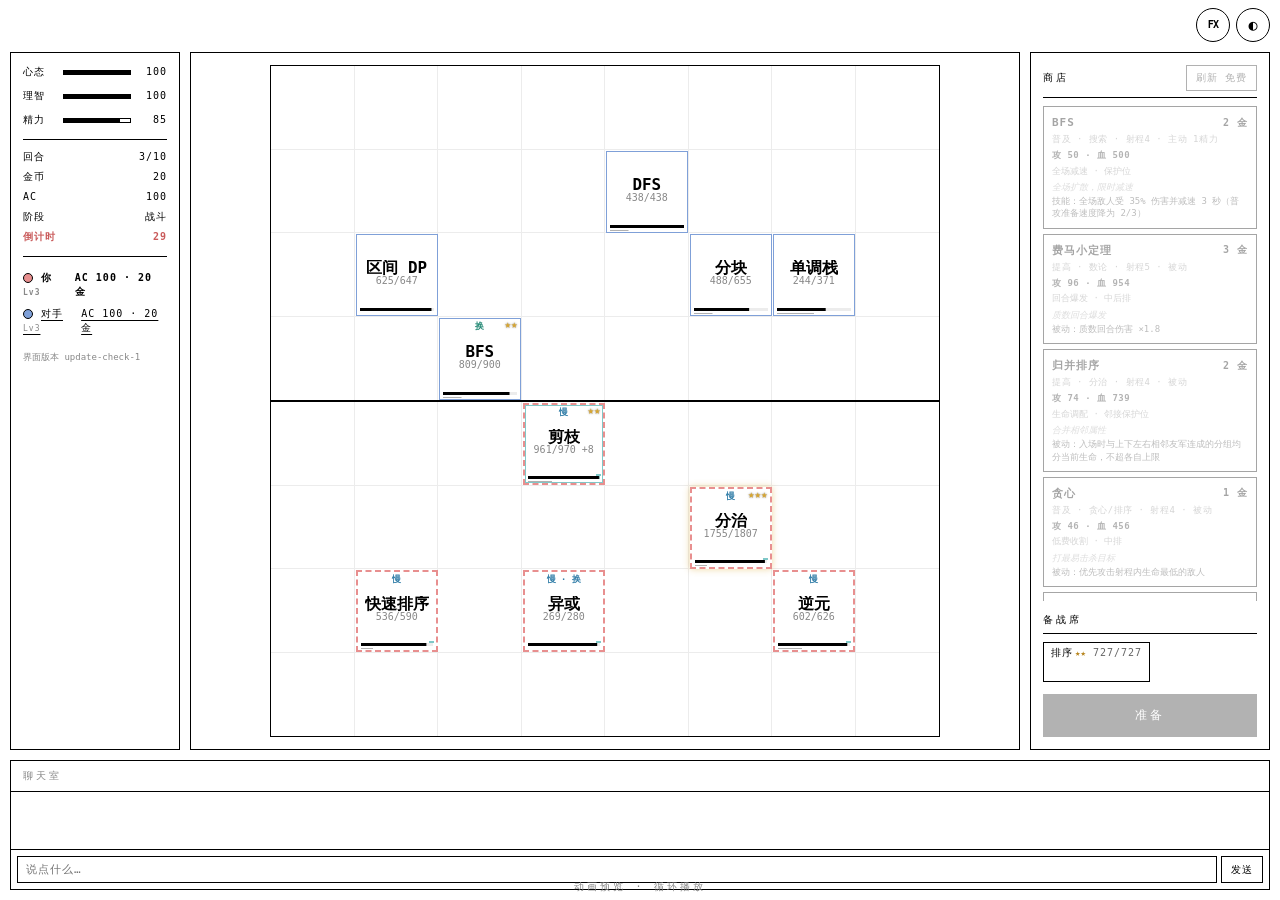
==== commit afb47442: "新增启动前检查更新：start.bat 与浏览器端静默比对 GitHub Release，离线降级、只提示不自动更新" ====
--- a/动画预览.html
+++ b/动画预览.html
@@ -95,6 +95,21 @@
   color: var(--fg); font-size: 14px; font-family: inherit; outline: none; letter-spacing: 2px;
 }
 .input-group input:focus { background: var(--panel); }
+/* 启动前检查更新的提示条：默认隐藏，只在发现新 Release 时插入主菜单。 */
+.update-banner {
+  position: relative; margin: 0 0 18px; padding: 9px 30px 9px 10px;
+  border: 1px solid var(--heal-color); border-radius: 6px;
+  background: var(--panel); color: var(--fg);
+  font-size: 11px; line-height: 1.6; text-align: left; letter-spacing: 0;
+}
+.update-banner b { color: var(--heal-color); }
+.update-banner .update-links { display: flex; gap: 12px; margin-top: 4px; }
+.update-banner a { color: var(--heal-color); text-decoration: underline; }
+.update-banner button {
+  position: absolute; top: 4px; right: 6px;
+  border: 0; background: transparent; color: var(--muted);
+  font-size: 15px; cursor: pointer; font-family: inherit; line-height: 1;
+}
 
 .room-list { margin-top: 20px; text-align: left; border: 1px solid var(--line); max-height: 240px; overflow: auto; }
 .room-item {
@@ -835,6 +850,7 @@
   <div class="menu-content">
     <h1 class="logo">OI-chess</h1>
     <p class="subtitle">运气 · 博弈 · 算法</p>
+    <div id="updateBanner" class="update-banner hidden" role="status"></div>
 
     <div class="profile-bar">
       <span class="profile-label">RATING</span>
@@ -922,7 +938,7 @@
       </div>
 
       <div class="opponents" id="opponents"></div>
-      <small id="uiBuild" style="font-size:9px;color:var(--muted)">界面版本 cards-50-1</small>
+      <small id="uiBuild" style="font-size:9px;color:var(--muted)">界面版本 update-check-1</small>
     </aside>
 
     <!-- ========== 棋盘 ========== -->
@@ -2644,6 +2660,64 @@
   }
 }
 
+// ============================================================
+// 启动前检查更新（静默：离线 / 超时 / 限流都不影响进入游戏）
+// 本地版本取自 index.html 的 <meta name="oi-chess-release">，
+// 与 check_update.py、版本清单.json 共用同一个真相源。
+// ============================================================
+const UPDATE_API = 'https://api.github.com/repos/IOIgf/oi-chess/releases/latest';
+
+function versionKey(tag) {
+  const m = /^v?(\d+)\.(\d+)\.(\d+)/.exec(tag || '');
+  return m ? [Number(m[1]), Number(m[2]), Number(m[3])] : [0, 0, 0];
+}
+function releaseIsNewer(local, remote) {
+  const a = versionKey(local), b = versionKey(remote);
+  for (let i = 0; i < 3; i++) { if (b[i] !== a[i]) return b[i] > a[i]; }
+  return false;
+}
+async function checkUpdate() {
+  const meta = document.querySelector('meta[name="oi-chess-release"]');
+  const local = meta ? meta.content : '';
+  // 离线预览页只注入 body，不含该 meta：直接跳过，不发网络请求。
+  if (!local) return;
+  try {
+    if (sessionStorage.getItem('oiUpdateChecked')) return;
+    sessionStorage.setItem('oiUpdateChecked', '1');
+  } catch (e) { /* 隐私模式下 storage 不可用时仍检查一次 */ }
+  const ctrl = new AbortController();
+  const timer = setTimeout(() => ctrl.abort(), 4000);
+  try {
+    const res = await fetch(UPDATE_API, {
+      signal: ctrl.signal, headers: { Accept: 'application/vnd.github+json' }
+    });
+    if (!res.ok) return;
+    const d = await res.json();
+    if (!d || !d.tag_name || !releaseIsNewer(local, d.tag_name)) return;
+    const assets = Array.isArray(d.assets) ? d.assets : [];
+    const dl = (assets[0] && assets[0].browser_download_url) || d.html_url;
+    const banner = document.getElementById('updateBanner');
+    if (!banner) return;
+    banner.innerHTML =
+      '发现新版本 <b>' + escapeHtml(d.tag_name) + '</b>（当前 ' + escapeHtml(local) + '）'
+      + '<div class="update-links">'
+      + (d.html_url ? '<a href="' + escapeHtml(d.html_url) + '" target="_blank" rel="noopener">查看更新</a>' : '')
+      + (dl ? '<a href="' + escapeHtml(dl) + '" target="_blank" rel="noopener">下载</a>' : '')
+      + '</div>'
+      + '<button type="button" aria-label="关闭" onclick="dismissUpdate()">×</button>';
+    banner.classList.remove('hidden');
+  } catch (e) {
+    // 静默跳过：检查更新绝不能阻塞游戏
+  } finally {
+    clearTimeout(timer);
+  }
+}
+function dismissUpdate() {
+  const b = document.getElementById('updateBanner');
+  if (b) b.classList.add('hidden');
+}
+checkUpdate();
+
 (async function boot() {
   loadIdentity();
   await Promise.all([loadProfile(), loadCards()]);
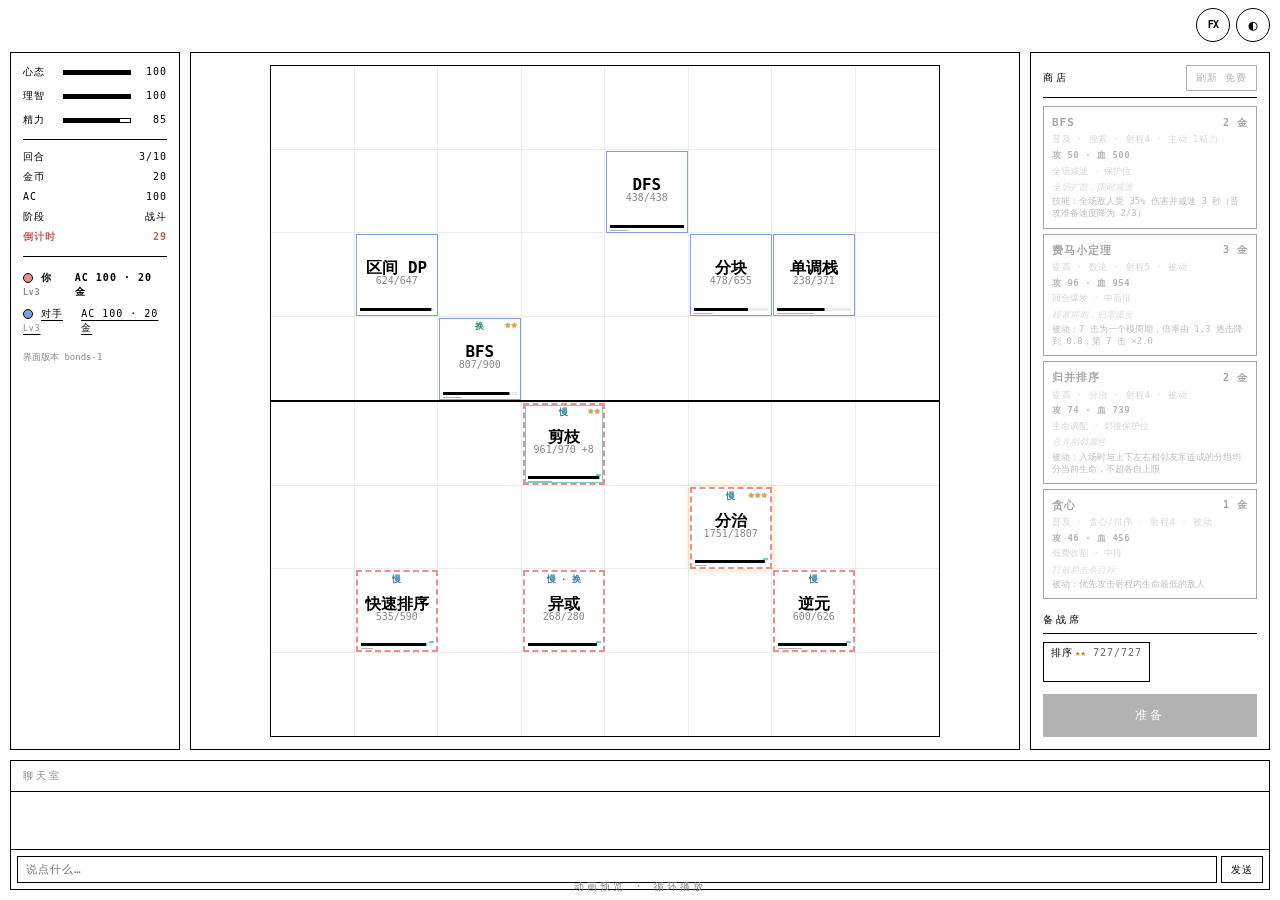
==== commit 62858f0f: "技能去重 + 全局羁绊 + 上场上限 20 + 平衡修正 - 50 张卡 = 50 种互不重复技能：新增 13 种与算法特点相符的独立机制   （prefix_growth / mst_link / " ====
--- a/动画预览.html
+++ b/动画预览.html
@@ -205,6 +205,32 @@
 .opp.dead span:first-child { text-decoration: line-through; }
 .opp-tag { font-size: 8px; color: var(--muted); letter-spacing: 1px; }
 
+/* ---------- 羁绊面板：同流派 2/4/6 档自动激活 ---------- */
+.bonds {
+  padding-top: 10px; border-top: 1px solid var(--line);
+  font-size: 10px; letter-spacing: 1px;
+  flex: 0 1 auto; min-height: 0; overflow-y: auto;
+}
+.bonds-title { color: var(--muted); font-size: 9px; margin-bottom: 6px; }
+.bond {
+  display: grid; grid-template-columns: 1fr auto auto;
+  grid-template-areas: "name count next" "dots dots dots" "eff eff eff";
+  gap: 2px 4px; padding: 4px 0;
+  border-bottom: 1px dotted var(--line); align-items: center;
+}
+.bond:last-child { border-bottom: none; }
+.bond-name { grid-area: name; }
+.bond.on .bond-name { font-weight: 700; }
+.bond-count { grid-area: count; font-variant-numeric: tabular-nums; }
+.bond-next { grid-area: next; font-size: 8px; color: var(--muted); }
+.bond-max { opacity: 0.6; }
+.bond-dots { grid-area: dots; display: flex; gap: 3px; }
+.bond-dot { width: 5px; height: 5px; border-radius: 50%; border: 1px solid var(--line); }
+.bond-dot.on { background: var(--fg); border-color: var(--fg); }
+.bond-eff { grid-area: eff; font-size: 8px; color: var(--muted); }
+.bond.on .bond-eff { color: var(--fg); }
+.bond-none { opacity: 0.45; }
+
 .board-wrap {
   width: 100%; height: 100%; min-width: 0; min-height: 0;
   display: flex; align-items: center; justify-content: center;
@@ -386,9 +412,17 @@
 .modal-body li { margin-bottom: 4px; }
 .modal-body b { font-weight: 700; }
 .codex-list { display: grid; grid-template-columns: repeat(2, 1fr); gap: 8px; }
+.codex-note {
+  grid-column: 1 / -1; font-size: 10px; line-height: 1.6;
+  color: var(--muted); padding: 6px 0; border-bottom: 1px solid var(--line);
+}
+.codex-note b { color: var(--fg); }
 .codex-card { border: 1px solid var(--line); padding: 10px; display: flex; flex-direction: column; gap: 4px; font-size: 10px; }
 .codex-card .cc-head { display: flex; justify-content: space-between; align-items: baseline; font-size: 12px; font-weight: 700; }
 .codex-card .cc-meta { color: var(--muted); font-size: 9px; }
+.codex-card .cc-skill { display: flex; justify-content: space-between; align-items: baseline; gap: 6px; }
+.codex-card .cc-skill-name { font-size: 10px; font-weight: 700; }
+.codex-card .cc-skill-id { font-size: 8px; color: var(--muted); font-family: ui-monospace, Menlo, Consolas, monospace; }
 .codex-card .cc-stats { font-size: 9px; color: var(--muted); font-variant-numeric: tabular-nums; }
 .codex-card .cc-flavor {
   font-size: 10px; line-height: 1.4; margin-top: 4px;
@@ -444,6 +478,7 @@
     flex-shrink: 0; white-space: nowrap;
   }
   .opponents { display: none; }
+  .bonds { display: none; }
   .panel-shop { flex-direction: row; align-items: stretch; overflow: hidden; padding: 6px 8px; gap: 8px; height: 132px; }
   .shop { flex-direction: row; flex: 1; min-width: 0; gap: 6px; overflow: visible; }
   .shop-header {
@@ -810,6 +845,7 @@
 @media (max-height: 700px) {
   .panel-chat { height: 84px; }
   .game-controls { margin: 6px 8px 0; }
+  .bonds { max-height: 76px; }
 }
 @media (max-height: 560px) {
   .panel-chat { height: 72px; }
@@ -817,6 +853,7 @@
   .card-trait { display: none; }
   .chat-header { padding: 4px 8px; }
   .chat-input-bar { padding: 4px; }
+  .bonds { display: none; }
 }
 /* 固定行高只适用于窄屏的横向商店；宽屏（>1000px）商店是竖向布局，
    压成 96px 会挤爆刷新按钮与备战席，因此必须叠加宽度条件。 */
@@ -938,7 +975,8 @@
       </div>
 
       <div class="opponents" id="opponents"></div>
-      <small id="uiBuild" style="font-size:9px;color:var(--muted)">界面版本 update-check-1</small>
+      <div class="bonds hidden" id="bondList"></div>
+      <small id="uiBuild" style="font-size:9px;color:var(--muted)">界面版本 bonds-1</small>
     </aside>
 
     <!-- ========== 棋盘 ========== -->
@@ -1052,7 +1090,8 @@
         <li>主动技 CD <b>6s</b>，每次释放消耗 <b>1 点精力</b>；精力为 0 时本次退回普攻</li>
         <li>全局伤害统一 <b>×1/3</b>，向下取整，无随机浮动</li>
         <li>只攻击本回合配对的对手，绝不打友军</li>
-        <li>每张卡都有独立机制：<b>50 张卡 = 38 种技能</b>（14 张主动 / 36 张被动），卡面描述即实际结算</li>
+        <li>每张卡都有独立机制：<b>50 张卡 = 50 种技能</b>（14 张主动 / 36 张被动），互不重复，卡面描述即实际结算</li>
+        <li>同流派的棋子会形成<b>羁绊</b>：2 / 4 / 6 张逐档激活，详见「十二、羁绊」</li>
         <li>同一费用的卡消耗相同，但<b>攻击/生命会按技能强弱微调</b>：技能越强，基础数值越低。数值都写在卡面上</li>
       </ul>
 
@@ -1104,6 +1143,15 @@
         <li>三张中只要有棋子在场上，合成后就留在场上（取第一张场上棋子的位置）；否则留在备战席第一张的位置</li>
         <li>合成后的棋子<b>满血</b>；遗传算法的击杀层数取三张中的最大值，仍最多 3 层</li>
         <li>棋子右上角显示 ★/★★/★★★；商店卡会显示已拥有进度，备战席满时若买下即可合成仍可购买</li>
+      </ul>
+
+      <h3>十二、羁绊</h3>
+      <ul>
+        <li>按<b>流派</b>统计你场上的棋子数量，同流派达到 <b>2 / 4 / 6</b> 张时自动激活对应档位</li>
+        <li>档位 1：同流派棋子<b>攻击 +6%</b>；档位 2：再<b>生命 +8%</b>；档位 3：再<b>承伤 -6%</b></li>
+        <li>羁绊只统计<b>你自己</b>场上的棋子，对手棋子不计入；开战后按上场时的羁绊结算</li>
+        <li>左侧状态栏实时显示各流派的数量、当前档位与距离下一档还差几张</li>
+        <li>场上最多 <b>20</b> 个棋子，备战席最多 <b>10</b> 张</li>
       </ul>
     </div>
   </div>
@@ -1139,7 +1187,7 @@
 </script>
 
 <script>
-window.__DEMO_DATA__ = {"state": {"version": 1, "roomId": "DEMO", "host": "demo-a", "state": "battle", "round": 3, "winner": null, "viewerId": "demo-a", "viewerSide": "a", "viewerBye": false, "players": {"demo-a": {"id": "demo-a", "name": "你", "color": 0, "dead": false, "ready": false, "mind": 100, "reason": 100, "energy": 85, "gold": 20, "hp": 100, "crashed": false, "level": 3, "board": {"3,0": {"card": "pruning", "hp": 970, "star": 2}, "5,1": {"card": "divide", "hp": 1807, "star": 3}, "1,2": {"card": "quick_sort", "hp": 590}, "6,2": {"card": "inverse", "hp": 626}, "3,3": {"card": "xor", "hp": 280}}, "bench": [{"card": "sort", "hp": 727, "star": 2}], "shop": ["bfs", "fermat", "merge_sort", "greedy", "cdq"], "lastResult": "", "roundWins": 0, "roundLosses": 0}, "demo-b": {"id": "demo-b", "name": "对手", "color": 5, "dead": false, "ready": false, "mind": 100, "reason": 100, "energy": 88, "gold": 20, "hp": 100, "crashed": false, "level": 3, "board": {"2,0": {"card": "bfs", "hp": 900, "star": 2}, "5,1": {"card": "sqrt_block", "hp": 655}, "1,2": {"card": "range_dp", "hp": 647}, "6,1": {"card": "monotonic_stack", "hp": 371}, "4,3": {"card": "dfs", "hp": 438}}, "bench": [], "shop": ["xor", "diff", "shift", "a_star", "gcd"], "lastResult": "", "roundWins": 0, "roundLosses": 0}}, "opponentId": "demo-b", "battleKey": "demo-0", "prepEndsAt": 0, "battleEndsAt": 0, "battleStartedAt": 0, "serverNow": 0, "chatVersion": 0, "halfW": 8, "halfH": 4, "battleW": 8, "battleH": 8, "maxRounds": 10, "maxPlayers": 8, "chat": [{"type": "system", "text": "动画预览 · 循环播放"}]}, "battle": {"battleKey": "demo-0", "battleStartedAt": 0, "frames": [{"t": 0.0, "units": [{"uid": "demo-a:3,0", "owner": "demo-a", "x": 3, "y": 4, "hp": 964, "maxHp": 970, "shield": 5, "card": "pruning", "star": 2, "slowed": true, "haste": 1.0, "stalled": false, "stallLeft": 0.0, "atk": 99.0, "range": 4.0, "attackProgress": 0.0, "skillLeft": 0.0, "delayedDamage": 0, "charge": 0, "stacks": 0, "kills": 0, "swapped": false, "phase": ""}, {"uid": "demo-a:5,1", "owner": "demo-a", "x": 5, "y": 5, "hp": 1779, "maxHp": 1807, "shield": 0, "card": "divide", "star": 3, "slowed": true, "haste": 1.0, "stalled": false, "stallLeft": 0.0, "atk": 184.68, "range": 4.0, "attackProgress": 1.0, "skillLeft": 6.0, "delayedDamage": 0, "charge": 0, "stacks": 0, "kills": 0, "swapped": false, "phase": ""}, {"uid": "demo-a:1,2", "owner": "demo-a", "x": 1, "y": 6, "hp": 579, "maxHp": 590, "shield": 0, "card": "quick_sort", "star": 1, "slowed": true, "haste": 1.0, "stalled": false, "stallLeft": 0.0, "atk": 60.0, "range": 4.0, "attackProgress": 1.0, "skillLeft": 6.0, "delayedDamage": 0, "charge": 0, "stacks": 0, "kills": 0, "swapped": false, "phase": ""}, {"uid": "demo-a:6,2", "owner": "demo-a", "x": 6, "y": 6, "hp": 602, "maxHp": 626, "shield": 0, "card": "inverse", "star": 1, "slowed": true, "haste": 1.0, "stalled": false, "stallLeft": 0.0, "atk": 63.0, "range": 4.0, "attackProgress": 0.0, "skillLeft": 0.0, "delayedDamage": 0, "charge": 0, "stacks": 0, "kills": 0, "swapped": false, "phase": ""}, {"uid": "demo-a:3,3", "owner": "demo-a", "x": 3, "y": 6, "hp": 269, "maxHp": 280, "shield": 0, "card": "xor", "star": 1, "slowed": true, "haste": 1.0, "stalled": false, "stallLeft": 0.0, "atk": 28.0, "range": 4.0, "attackProgress": 1.0, "skillLeft": 0.0, "delayedDamage": 0, "charge": 0, "stacks": 0, "kills": 0, "swapped": false, "phase": ""}, {"uid": "demo-b:2,0", "owner": "demo-b", "x": 2, "y": 3, "hp": 842, "maxHp": 900, "shield": 0, "card": "bfs", "star": 2, "slowed": false, "haste": 1.0, "stalled": false, "stallLeft": 0.0, "atk": 90.0, "range": 4.0, "attackProgress": 1.0, "skillLeft": 6.0, "delayedDamage": 0, "charge": 0, "stacks": 0, "kills": 0, "swapped": false, "phase": ""}, {"uid": "demo-b:5,1", "owner": "demo-b", "x": 5, "y": 2, "hp": 555, "maxHp": 655, "shield": 0, "card": "sqrt_block", "star": 1, "slowed": false, "haste": 1.0, "stalled": false, "stallLeft": 0.0, "atk": 67.0, "range": 4.0, "attackProgress": 1.0, "skillLeft": 6.0, "delayedDamage": 0, "charge": 0, "stacks": 0, "kills": 0, "swapped": false, "phase": ""}, {"uid": "demo-b:1,2", "owner": "demo-b", "x": 1, "y": 2, "hp": 647, "maxHp": 647, "shield": 0, "card": "range_dp", "star": 1, "slowed": false, "haste": 1.0, "stalled": false, "stallLeft": 0.0, "atk": 66.0, "range": 4.0, "attackProgress": 1.0, "skillLeft": 0.0, "delayedDamage": 0, "charge": 0, "stacks": 0, "kills": 0, "swapped": false, "phase": ""}, {"uid": "demo-b:6,1", "owner": "demo-b", "x": 6, "y": 2, "hp": 244, "maxHp": 371, "shield": 0, "card": "monotonic_stack", "star": 1, "slowed": false, "haste": 1.0, "stalled": false, "stallLeft": 0.0, "atk": 38.0, "range": 4.0, "attackProgress": 0.0, "skillLeft": 0.0, "delayedDamage": 0, "charge": 1, "stacks": 0, "kills": 0, "swapped": false, "phase": ""}, {"uid": "demo-b:4,3", "owner": "demo-b", "x": 4, "y": 1, "hp": 438, "maxHp": 438, "shield": 0, "card": "dfs", "star": 1, "slowed": false, "haste": 1.0, "stalled": false, "stallLeft": 0.0, "atk": 44.0, "range": 4.0, "attackProgress": 1.0, "skillLeft": 0.0, "delayedDamage": 0, "charge": 0, "stacks": 0, "kills": 0, "swapped": false, "phase": ""}]}, {"t": 0.5, "units": [{"uid": "demo-a:3,0", "owner": "demo-a", "x": 3, "y": 4, "hp": 961, "maxHp": 970, "shield": 8, "card": "pruning", "star": 2, "slowed": true, "haste": 1.0, "stalled": false, "stallLeft": 0.0, "atk": 99.0, "range": 4.0, "attackProgress": 0.16666666666666663, "skillLeft": 0.0, "delayedDamage": 0, "charge": 0, "stacks": 0, "kills": 0, "swapped": false, "phase": ""}, {"uid": "demo-a:5,1", "owner": "demo-a", "x": 5, "y": 5, "hp": 1755, "maxHp": 1807, "shield": 0, "card": "divide", "star": 3, "slowed": true, "haste": 1.0, "stalled": false, "stallLeft": 0.0, "atk": 184.68, "range": 4.0, "attackProgress": 0.0, "skillLeft": 5.5, "delayedDamage": 0, "charge": 0, "stacks": 0, "kills": 0, "swapped": false, "phase": ""}, {"uid": "demo-a:1,2", "owner": "demo-a", "x": 1, "y": 6, "hp": 560, "maxHp": 590, "shield": 0, "card": "quick_sort", "star": 1, "slowed": true, "haste": 1.0, "stalled": false, "stallLeft": 0.0, "atk": 60.0, "range": 4.0, "attackProgress": 0.0, "skillLeft": 5.5, "delayedDamage": 0, "charge": 0, "stacks": 0, "kills": 0, "swapped": false, "phase": ""}, {"uid": "demo-a:6,2", "owner": "demo-a", "x": 6, "y": 6, "hp": 602, "maxHp": 626, "shield": 0, "card": "inverse", "star": 1, "slowed": true, "haste": 1.0, "stalled": false, "stallLeft": 0.0, "atk": 63.0, "range": 4.0, "attackProgress": 0.16666666666666663, "skillLeft": 0.0, "delayedDamage": 0, "charge": 0, "stacks": 0, "kills": 0, "swapped": false, "phase": ""}, {"uid": "demo-a:3,3", "owner": "demo-a", "x": 3, "y": 6, "hp": 269, "maxHp": 280, "shield": 0, "card": "xor", "star": 1, "slowed": true, "haste": 1.0, "stalled": false, "stallLeft": 0.0, "atk": 90.0, "range": 4.0, "attackProgress": 1.0, "skillLeft": 6.0, "delayedDamage": 0, "charge": 0, "stacks": 0, "kills": 0, "swapped": true, "phase": ""}, {"uid": "demo-b:2,0", "owner": "demo-b", "x": 2, "y": 3, "hp": 842, "maxHp": 900, "shield": 0, "card": "bfs", "star": 2, "slowed": false, "haste": 1.0, "stalled": false, "stallLeft": 0.0, "atk": 28.0, "range": 4.0, "attackProgress": 0.0, "skillLeft": 5.5, "delayedDamage": 0, "charge": 0, "stacks": 0, "kills": 0, "swapped": true, "phase": ""}, {"uid": "demo-b:5,1", "owner": "demo-b", "x": 5, "y": 2, "hp": 488, "maxHp": 655, "shield": 0, "card": "sqrt_block", "star": 1, "slowed": false, "haste": 1.0, "stalled": false, "stallLeft": 0.0, "atk": 67.0, "range": 4.0, "attackProgress": 0.0, "skillLeft": 5.5, "delayedDamage": 0, "charge": 0, "stacks": 0, "kills": 0, "swapped": false, "phase": ""}, {"uid": "demo-b:1,2", "owner": "demo-b", "x": 1, "y": 2, "hp": 625, "maxHp": 647, "shield": 0, "card": "range_dp", "star": 1, "slowed": false, "haste": 1.0, "stalled": false, "stallLeft": 0.0, "atk": 66.0, "range": 4.0, "attackProgress": 1.0, "skillLeft": 6.0, "delayedDamage": 0, "charge": 0, "stacks": 0, "kills": 0, "swapped": false, "phase": ""}, {"uid": "demo-b:6,1", "owner": "demo-b", "x": 6, "y": 2, "hp": 244, "maxHp": 371, "shield": 0, "card": "monotonic_stack", "star": 1, "slowed": false, "haste": 1.0, "stalled": false, "stallLeft": 0.0, "atk": 38.0, "range": 4.0, "attackProgress": 0.25, "skillLeft": 0.0, "delayedDamage": 0, "charge": 1, "stacks": 0, "kills": 0, "swapped": false, "phase": ""}, {"uid": "demo-b:4,3", "owner": "demo-b", "x": 4, "y": 1, "hp": 438, "maxHp": 438, "shield": 0, "card": "dfs", "star": 1, "slowed": false, "haste": 1.0, "stalled": false, "stallLeft": 0.0, "atk": 44.0, "range": 4.0, "attackProgress": 0.0, "skillLeft": 0.0, "delayedDamage": 0, "charge": 0, "stacks": 0, "kills": 0, "swapped": false, "phase": ""}]}, {"t": 1.0, "units": [{"uid": "demo-a:3,0", "owner": "demo-a", "x": 3, "y": 4, "hp": 961, "maxHp": 970, "shield": 8, "card": "pruning", "star": 2, "slowed": true, "haste": 1.0, "stalled": false, "stallLeft": 0.0, "atk": 99.0, "range": 4.0, "attackProgress": 0.33333333333333326, "skillLeft": 0.0, "delayedDamage": 0, "charge": 0, "stacks": 0, "kills": 0, "swapped": false, "phase": ""}, {"uid": "demo-a:5,1", "owner": "demo-a", "x": 5, "y": 5, "hp": 1755, "maxHp": 1807, "shield": 0, "card": "divide", "star": 3, "slowed": true, "haste": 1.0, "stalled": false, "stallLeft": 0.0, "atk": 184.68, "range": 4.0, "attackProgress": 0.16666666666666663, "skillLeft": 5.0, "delayedDamage": 0, "charge": 0, "stacks": 0, "kills": 0, "swapped": false, "phase": ""}, {"uid": "demo-a:1,2", "owner": "demo-a", "x": 1, "y": 6, "hp": 536, "maxHp": 590, "shield": 0, "card": "quick_sort", "star": 1, "slowed": true, "haste": 1.0, "stalled": false, "stallLeft": 0.0, "atk": 60.0, "range": 4.0, "attackProgress": 0.16666666666666663, "skillLeft": 5.0, "delayedDamage": 0, "charge": 0, "stacks": 0, "kills": 0, "swapped": false, "phase": ""}, {"uid": "demo-a:6,2", "owner": "demo-a", "x": 6, "y": 6, "hp": 602, "maxHp": 626, "shield": 0, "card": "inverse", "star": 1, "slowed": true, "haste": 1.0, "stalled": false, "stallLeft": 0.0, "atk": 63.0, "range": 4.0, "attackProgress": 0.33333333333333326, "skillLeft": 0.0, "delayedDamage": 0, "charge": 0, "stacks": 0, "kills": 0, "swapped": false, "phase": ""}, {"uid": "demo-a:3,3", "owner": "demo-a", "x": 3, "y": 6, "hp": 269, "maxHp": 280, "shield": 0, "card": "xor", "star": 1, "slowed": true, "haste": 1.0, "stalled": false, "stallLeft": 0.0, "atk": 90.0, "range": 4.0, "attackProgress": 0.0, "skillLeft": 5.5, "delayedDamage": 0, "charge": 0, "stacks": 0, "kills": 0, "swapped": true, "phase": ""}, {"uid": "demo-b:2,0", "owner": "demo-b", "x": 2, "y": 3, "hp": 809, "maxHp": 900, "shield": 0, "card": "bfs", "star": 2, "slowed": false, "haste": 1.0, "stalled": false, "stallLeft": 0.0, "atk": 28.0, "range": 4.0, "attackProgress": 0.25, "skillLeft": 5.0, "delayedDamage": 0, "charge": 0, "stacks": 0, "kills": 0, "swapped": true, "phase": ""}, {"uid": "demo-b:5,1", "owner": "demo-b", "x": 5, "y": 2, "hp": 488, "maxHp": 655, "shield": 0, "card": "sqrt_block", "star": 1, "slowed": false, "haste": 1.0, "stalled": false, "stallLeft": 0.0, "atk": 67.0, "range": 4.0, "attackProgress": 0.25, "skillLeft": 5.0, "delayedDamage": 0, "charge": 0, "stacks": 0, "kills": 0, "swapped": false, "phase": ""}, {"uid": "demo-b:1,2", "owner": "demo-b", "x": 1, "y": 2, "hp": 625, "maxHp": 647, "shield": 0, "card": "range_dp", "star": 1, "slowed": false, "haste": 1.0, "stalled": false, "stallLeft": 0.0, "atk": 66.0, "range": 4.0, "attackProgress": 0.0, "skillLeft": 5.5, "delayedDamage": 0, "charge": 0, "stacks": 0, "kills": 0, "swapped": false, "phase": ""}, {"uid": "demo-b:6,1", "owner": "demo-b", "x": 6, "y": 2, "hp": 244, "maxHp": 371, "shield": 0, "card": "monotonic_stack", "star": 1, "slowed": false, "haste": 1.0, "stalled": false, "stallLeft": 0.0, "atk": 38.0, "range": 4.0, "attackProgress": 0.5, "skillLeft": 0.0, "delayedDamage": 0, "charge": 1, "stacks": 0, "kills": 0, "swapped": false, "phase": ""}, {"uid": "demo-b:4,3", "owner": "demo-b", "x": 4, "y": 1, "hp": 438, "maxHp": 438, "shield": 0, "card": "dfs", "star": 1, "slowed": false, "haste": 1.0, "stalled": false, "stallLeft": 0.0, "atk": 44.0, "range": 4.0, "attackProgress": 0.25, "skillLeft": 0.0, "delayedDamage": 0, "charge": 0, "stacks": 0, "kills": 0, "swapped": false, "phase": ""}]}, {"t": 1.5, "units": [{"uid": "demo-a:3,0", "owner": "demo-a", "x": 3, "y": 4, "hp": 961, "maxHp": 970, "shield": 8, "card": "pruning", "star": 2, "slowed": true, "haste": 1.0, "stalled": false, "stallLeft": 0.0, "atk": 99.0, "range": 4.0, "attackProgress": 0.4999999999999999, "skillLeft": 0.0, "delayedDamage": 0, "charge": 0, "stacks": 0, "kills": 0, "swapped": false, "phase": ""}, {"uid": "demo-a:5,1", "owner": "demo-a", "x": 5, "y": 5, "hp": 1755, "maxHp": 1807, "shield": 0, "card": "divide", "star": 3, "slowed": true, "haste": 1.0, "stalled": false, "stallLeft": 0.0, "atk": 184.68, "range": 4.0, "attackProgress": 0.33333333333333326, "skillLeft": 4.5, "delayedDamage": 0, "charge": 0, "stacks": 0, "kills": 0, "swapped": false, "phase": ""}, {"uid": "demo-a:1,2", "owner": "demo-a", "x": 1, "y": 6, "hp": 536, "maxHp": 590, "shield": 0, "card": "quick_sort", "star": 1, "slowed": true, "haste": 1.0, "stalled": false, "stallLeft": 0.0, "atk": 60.0, "range": 4.0, "attackProgress": 0.33333333333333326, "skillLeft": 4.5, "delayedDamage": 0, "charge": 0, "stacks": 0, "kills": 0, "swapped": false, "phase": ""}, {"uid": "demo-a:6,2", "owner": "demo-a", "x": 6, "y": 6, "hp": 602, "maxHp": 626, "shield": 0, "card": "inverse", "star": 1, "slowed": true, "haste": 1.0, "stalled": false, "stallLeft": 0.0, "atk": 63.0, "range": 4.0, "attackProgress": 0.4999999999999999, "skillLeft": 0.0, "delayedDamage": 0, "charge": 0, "stacks": 0, "kills": 0, "swapped": false, "phase": ""}, {"uid": "demo-a:3,3", "owner": "demo-a", "x": 3, "y": 6, "hp": 269, "maxHp": 280, "shield": 0, "card": "xor", "star": 1, "slowed": true, "haste": 1.0, "stalled": false, "stallLeft": 0.0, "atk": 90.0, "range": 4.0, "attackProgress": 0.16666666666666663, "skillLeft": 5.0, "delayedDamage": 0, "charge": 0, "stacks": 0, "kills": 0, "swapped": true, "phase": ""}, {"uid": "demo-b:2,0", "owner": "demo-b", "x": 2, "y": 3, "hp": 809, "maxHp": 900, "shield": 0, "card": "bfs", "star": 2, "slowed": false, "haste": 1.0, "stalled": false, "stallLeft": 0.0, "atk": 28.0, "range": 4.0, "attackProgress": 0.5, "skillLeft": 4.5, "delayedDamage": 0, "charge": 0, "stacks": 0, "kills": 0, "swapped": true, "phase": ""}, {"uid": "demo-b:5,1", "owner": "demo-b", "x": 5, "y": 2, "hp": 488, "maxHp": 655, "shield": 0, "card": "sqrt_block", "star": 1, "slowed": false, "haste": 1.0, "stalled": false, "stallLeft": 0.0, "atk": 67.0, "range": 4.0, "attackProgress": 0.5, "skillLeft": 4.5, "delayedDamage": 0, "charge": 0, "stacks": 0, "kills": 0, "swapped": false, "phase": ""}, {"uid": "demo-b:1,2", "owner": "demo-b", "x": 1, "y": 2, "hp": 625, "maxHp": 647, "shield": 0, "card": "range_dp", "star": 1, "slowed": false, "haste": 1.0, "stalled": false, "stallLeft": 0.0, "atk": 66.0, "range": 4.0, "attackProgress": 0.25, "skillLeft": 5.0, "delayedDamage": 0, "charge": 0, "stacks": 0, "kills": 0, "swapped": false, "phase": ""}, {"uid": "demo-b:6,1", "owner": "demo-b", "x": 6, "y": 2, "hp": 244, "maxHp": 371, "shield": 0, "card": "monotonic_stack", "star": 1, "slowed": false, "haste": 1.0, "stalled": false, "stallLeft": 0.0, "atk": 38.0, "range": 4.0, "attackProgress": 0.75, "skillLeft": 0.0, "delayedDamage": 0, "charge": 1, "stacks": 0, "kills": 0, "swapped": false, "phase": ""}, {"uid": "demo-b:4,3", "owner": "demo-b", "x": 4, "y": 1, "hp": 438, "maxHp": 438, "shield": 0, "card": "dfs", "star": 1, "slowed": false, "haste": 1.0, "stalled": false, "stallLeft": 0.0, "atk": 44.0, "range": 4.0, "attackProgress": 0.5, "skillLeft": 0.0, "delayedDamage": 0, "charge": 0, "stacks": 0, "kills": 0, "swapped": false, "phase": ""}]}, {"t": 2.0, "units": [{"uid": "demo-a:3,0", "owner": "demo-a", "x": 3, "y": 4, "hp": 961, "maxHp": 970, "shield": 8, "card": "pruning", "star": 2, "slowed": true, "haste": 1.0, "stalled": false, "stallLeft": 0.0, "atk": 99.0, "range": 4.0, "attackProgress": 0.6666666666666665, "skillLeft": 0.0, "delayedDamage": 0, "charge": 0, "stacks": 0, "kills": 0, "swapped": false, "phase": ""}, {"uid": "demo-a:5,1", "owner": "demo-a", "x": 5, "y": 5, "hp": 1755, "maxHp": 1807, "shield": 0, "card": "divide", "star": 3, "slowed": true, "haste": 1.0, "stalled": false, "stallLeft": 0.0, "atk": 184.68, "range": 4.0, "attackProgress": 0.4999999999999999, "skillLeft": 4.0, "delayedDamage": 0, "charge": 0, "stacks": 0, "kills": 0, "swapped": false, "phase": ""}, {"uid": "demo-a:1,2", "owner": "demo-a", "x": 1, "y": 6, "hp": 536, "maxHp": 590, "shield": 0, "card": "quick_sort", "star": 1, "slowed": true, "haste": 1.0, "stalled": false, "stallLeft": 0.0, "atk": 60.0, "range": 4.0, "attackProgress": 0.4999999999999999, "skillLeft": 4.0, "delayedDamage": 0, "charge": 0, "stacks": 0, "kills": 0, "swapped": false, "phase": ""}, {"uid": "demo-a:6,2", "owner": "demo-a", "x": 6, "y": 6, "hp": 589, "maxHp": 626, "shield": 0, "card": "inverse", "star": 1, "slowed": true, "haste": 1.0, "stalled": false, "stallLeft": 0.0, "atk": 63.0, "range": 4.0, "attackProgress": 0.6666666666666665, "skillLeft": 0.0, "delayedDamage": 0, "charge": 0, "stacks": 0, "kills": 0, "swapped": false, "phase": ""}, {"uid": "demo-a:3,3", "owner": "demo-a", "x": 3, "y": 6, "hp": 269, "maxHp": 280, "shield": 0, "card": "xor", "star": 1, "slowed": true, "haste": 1.0, "stalled": false, "stallLeft": 0.0, "atk": 90.0, "range": 4.0, "attackProgress": 0.33333333333333326, "skillLeft": 4.5, "delayedDamage": 0, "charge": 0, "stacks": 0, "kills": 0, "swapped": true, "phase": ""}, {"uid": "demo-b:2,0", "owner": "demo-b", "x": 2, "y": 3, "hp": 809, "maxHp": 900, "shield": 0, "card": "bfs", "star": 2, "slowed": false, "haste": 1.0, "stalled": false, "stallLeft": 0.0, "atk": 28.0, "range": 4.0, "attackProgress": 0.75, "skillLeft": 4.0, "delayedDamage": 0, "charge": 0, "stacks": 0, "kills": 0, "swapped": true, "phase": ""}, {"uid": "demo-b:5,1", "owner": "demo-b", "x": 5, "y": 2, "hp": 488, "maxHp": 655, "shield": 0, "card": "sqrt_block", "star": 1, "slowed": false, "haste": 1.0, "stalled": false, "stallLeft": 0.0, "atk": 67.0, "range": 4.0, "attackProgress": 0.75, "skillLeft": 4.0, "delayedDamage": 0, "charge": 0, "stacks": 0, "kills": 0, "swapped": false, "phase": ""}, {"uid": "demo-b:1,2", "owner": "demo-b", "x": 1, "y": 2, "hp": 625, "maxHp": 647, "shield": 0, "card": "range_dp", "star": 1, "slowed": false, "haste": 1.0, "stalled": false, "stallLeft": 0.0, "atk": 66.0, "range": 4.0, "attackProgress": 0.5, "skillLeft": 4.5, "delayedDamage": 0, "charge": 0, "stacks": 0, "kills": 0, "swapped": false, "phase": ""}, {"uid": "demo-b:6,1", "owner": "demo-b", "x": 6, "y": 2, "hp": 240, "maxHp": 371, "shield": 0, "card": "monotonic_stack", "star": 1, "slowed": false, "haste": 1.0, "stalled": false, "stallLeft": 0.0, "atk": 38.0, "range": 4.0, "attackProgress": 0.0, "skillLeft": 0.0, "delayedDamage": 0, "charge": 2, "stacks": 0, "kills": 0, "swapped": false, "phase": ""}, {"uid": "demo-b:4,3", "owner": "demo-b", "x": 4, "y": 1, "hp": 438, "maxHp": 438, "shield": 0, "card": "dfs", "star": 1, "slowed": false, "haste": 1.0, "stalled": false, "stallLeft": 0.0, "atk": 44.0, "range": 4.0, "attackProgress": 0.75, "skillLeft": 0.0, "delayedDamage": 0, "charge": 0, "stacks": 0, "kills": 0, "swapped": false, "phase": ""}]}, {"t": 2.5, "units": [{"uid": "demo-a:3,0", "owner": "demo-a", "x": 3, "y": 4, "hp": 961, "maxHp": 970, "shield": 8, "card": "pruning", "star": 2, "slowed": true, "haste": 1.0, "stalled": false, "stallLeft": 0.0, "atk": 99.0, "range": 4.0, "attackProgress": 0.8333333333333331, "skillLeft": 0.0, "delayedDamage": 0, "charge": 0, "stacks": 0, "kills": 0, "swapped": false, "phase": ""}, {"uid": "demo-a:5,1", "owner": "demo-a", "x": 5, "y": 5, "hp": 1731, "maxHp": 1807, "shield": 0, "card": "divide", "star": 3, "slowed": true, "haste": 1.0, "stalled": false, "stallLeft": 0.0, "atk": 184.68, "range": 4.0, "attackProgress": 0.6666666666666665, "skillLeft": 3.5, "delayedDamage": 0, "charge": 0, "stacks": 0, "kills": 0, "swapped": false, "phase": ""}, {"uid": "demo-a:1,2", "owner": "demo-a", "x": 1, "y": 6, "hp": 536, "maxHp": 590, "shield": 0, "card": "quick_sort", "star": 1, "slowed": true, "haste": 1.0, "stalled": false, "stallLeft": 0.0, "atk": 60.0, "range": 4.0, "attackProgress": 0.6666666666666665, "skillLeft": 3.5, "delayedDamage": 0, "charge": 0, "stacks": 0, "kills": 0, "swapped": false, "phase": ""}, {"uid": "demo-a:6,2", "owner": "demo-a", "x": 6, "y": 6, "hp": 589, "maxHp": 626, "shield": 0, "card": "inverse", "star": 1, "slowed": true, "haste": 1.0, "stalled": false, "stallLeft": 0.0, "atk": 63.0, "range": 4.0, "attackProgress": 0.8333333333333331, "skillLeft": 0.0, "delayedDamage": 0, "charge": 0, "stacks": 0, "kills": 0, "swapped": false, "phase": ""}, {"uid": "demo-a:3,3", "owner": "demo-a", "x": 3, "y": 6, "hp": 269, "maxHp": 280, "shield": 0, "card": "xor", "star": 1, "slowed": true, "haste": 1.0, "stalled": false, "stallLeft": 0.0, "atk": 90.0, "range": 4.0, "attackProgress": 0.4999999999999999, "skillLeft": 4.0, "delayedDamage": 0, "charge": 0, "stacks": 0, "kills": 0, "swapped": true, "phase": ""}, {"uid": "demo-b:2,0", "owner": "demo-b", "x": 2, "y": 3, "hp": 809, "maxHp": 900, "shield": 0, "card": "bfs", "star": 2, "slowed": false, "haste": 1.0, "stalled": false, "stallLeft": 0.0, "atk": 28.0, "range": 4.0, "attackProgress": 0.0, "skillLeft": 3.5, "delayedDamage": 0, "charge": 0, "stacks": 0, "kills": 0, "swapped": true, "phase": ""}, {"uid": "demo-b:5,1", "owner": "demo-b", "x": 5, "y": 2, "hp": 488, "maxHp": 655, "shield": 0, "card": "sqrt_block", "star": 1, "slowed": false, "haste": 1.0, "stalled": false, "stallLeft": 0.0, "atk": 67.0, "range": 4.0, "attackProgress": 0.0, "skillLeft": 3.5, "delayedDamage": 0, "charge": 0, "stacks": 0, "kills": 0, "swapped": false, "phase": ""}, {"uid": "demo-b:1,2", "owner": "demo-b", "x": 1, "y": 2, "hp": 625, "maxHp": 647, "shield": 0, "card": "range_dp", "star": 1, "slowed": false, "haste": 1.0, "stalled": false, "stallLeft": 0.0, "atk": 66.0, "range": 4.0, "attackProgress": 0.75, "skillLeft": 4.0, "delayedDamage": 0, "charge": 0, "stacks": 0, "kills": 0, "swapped": false, "phase": ""}, {"uid": "demo-b:6,1", "owner": "demo-b", "x": 6, "y": 2, "hp": 240, "maxHp": 371, "shield": 0, "card": "monotonic_stack", "star": 1, "slowed": false, "haste": 1.0, "stalled": false, "stallLeft": 0.0, "atk": 38.0, "range": 4.0, "attackProgress": 0.25, "skillLeft": 0.0, "delayedDamage": 0, "charge": 2, "stacks": 0, "kills": 0, "swapped": false, "phase": ""}, {"uid": "demo-b:4,3", "owner": "demo-b", "x": 4, "y": 1, "hp": 438, "maxHp": 438, "shield": 0, "card": "dfs", "star": 1, "slowed": false, "haste": 1.0, "stalled": false, "stallLeft": 0.0, "atk": 44.0, "range": 4.0, "attackProgress": 0.0, "skillLeft": 0.0, "delayedDamage": 0, "charge": 0, "stacks": 0, "kills": 0, "swapped": false, "phase": ""}]}, {"t": 3.0, "units": [{"uid": "demo-a:3,0", "owner": "demo-a", "x": 3, "y": 4, "hp": 961, "maxHp": 970, "shield": 8, "card": "pruning", "star": 2, "slowed": false, "haste": 1.0, "stalled": false, "stallLeft": 0.0, "atk": 99.0, "range": 4.0, "attackProgress": 0.0, "skillLeft": 0.0, "delayedDamage": 0, "charge": 0, "stacks": 0, "kills": 0, "swapped": false, "phase": ""}, {"uid": "demo-a:5,1", "owner": "demo-a", "x": 5, "y": 5, "hp": 1731, "maxHp": 1807, "shield": 0, "card": "divide", "star": 3, "slowed": false, "haste": 1.0, "stalled": false, "stallLeft": 0.0, "atk": 184.68, "range": 4.0, "attackProgress": 0.8333333333333331, "skillLeft": 3.0, "delayedDamage": 0, "charge": 0, "stacks": 0, "kills": 0, "swapped": false, "phase": ""}, {"uid": "demo-a:1,2", "owner": "demo-a", "x": 1, "y": 6, "hp": 512, "maxHp": 590, "shield": 0, "card": "quick_sort", "star": 1, "slowed": false, "haste": 1.0, "stalled": false, "stallLeft": 0.0, "atk": 60.0, "range": 4.0, "attackProgress": 0.8333333333333331, "skillLeft": 3.0, "delayedDamage": 0, "charge": 0, "stacks": 0, "kills": 0, "swapped": false, "phase": ""}, {"uid": "demo-a:6,2", "owner": "demo-a", "x": 6, "y": 6, "hp": 589, "maxHp": 626, "shield": 0, "card": "inverse", "star": 1, "slowed": false, "haste": 1.0, "stalled": false, "stallLeft": 0.0, "atk": 63.0, "range": 4.0, "attackProgress": 0.0, "skillLeft": 0.0, "delayedDamage": 0, "charge": 0, "stacks": 0, "kills": 0, "swapped": false, "phase": ""}, {"uid": "demo-a:3,3", "owner": "demo-a", "x": 3, "y": 6, "hp": 269, "maxHp": 280, "shield": 0, "card": "xor", "star": 1, "slowed": false, "haste": 1.0, "stalled": false, "stallLeft": 0.0, "atk": 90.0, "range": 4.0, "attackProgress": 0.6666666666666665, "skillLeft": 3.5, "delayedDamage": 0, "charge": 0, "stacks": 0, "kills": 0, "swapped": true, "phase": ""}, {"uid": "demo-b:2,0", "owner": "demo-b", "x": 2, "y": 3, "hp": 773, "maxHp": 900, "shield": 0, "card": "bfs", "star": 2, "slowed": false, "haste": 1.0, "stalled": false, "stallLeft": 0.0, "atk": 28.0, "range": 4.0, "attackProgress": 0.25, "skillLeft": 3.0, "delayedDamage": 0, "charge": 0, "stacks": 0, "kills": 0, "swapped": true, "phase": ""}, {"uid": "demo-b:5,1", "owner": "demo-b", "x": 5, "y": 2, "hp": 488, "maxHp": 655, "shield": 0, "card": "sqrt_block", "star": 1, "slowed": false, "haste": 1.0, "stalled": false, "stallLeft": 0.0, "atk": 67.0, "range": 4.0, "attackProgress": 0.25, "skillLeft": 3.0, "delayedDamage": 0, "charge": 0, "stacks": 0, "kills": 0, "swapped": false, "phase": ""}, {"uid": "demo-b:1,2", "owner": "demo-b", "x": 1, "y": 2, "hp": 625, "maxHp": 647, "shield": 0, "card": "range_dp", "star": 1, "slowed": false, "haste": 1.0, "stalled": false, "stallLeft": 0.0, "atk": 66.0, "range": 4.0, "attackProgress": 0.0, "skillLeft": 3.5, "delayedDamage": 0, "charge": 0, "stacks": 0, "kills": 0, "swapped": false, "phase": ""}, {"uid": "demo-b:6,1", "owner": "demo-b", "x": 6, "y": 2, "hp": 217, "maxHp": 371, "shield": 0, "card": "monotonic_stack", "star": 1, "slowed": false, "haste": 1.0, "stalled": false, "stallLeft": 0.0, "atk": 38.0, "range": 4.0, "attackProgress": 0.5, "skillLeft": 0.0, "delayedDamage": 0, "charge": 2, "stacks": 0, "kills": 0, "swapped": false, "phase": ""}, {"uid": "demo-b:4,3", "owner": "demo-b", "x": 4, "y": 1, "hp": 438, "maxHp": 438, "shield": 0, "card": "dfs", "star": 1, "slowed": false, "haste": 1.0, "stalled": false, "stallLeft": 0.0, "atk": 44.0, "range": 4.0, "attackProgress": 0.25, "skillLeft": 0.0, "delayedDamage": 0, "charge": 0, "stacks": 0, "kills": 0, "swapped": false, "phase": ""}]}, {"t": 3.333333, "units": [{"uid": "demo-a:3,0", "owner": "demo-a", "x": 3, "y": 4, "hp": 961, "maxHp": 970, "shield": 8, "card": "pruning", "star": 2, "slowed": false, "haste": 1.0, "stalled": false, "stallLeft": 0.0, "atk": 99.0, "range": 4.0, "attackProgress": 0.16666666666666674, "skillLeft": 0.0, "delayedDamage": 0, "charge": 0, "stacks": 0, "kills": 0, "swapped": false, "phase": ""}, {"uid": "demo-a:5,1", "owner": "demo-a", "x": 5, "y": 5, "hp": 1731, "maxHp": 1807, "shield": 0, "card": "divide", "star": 3, "slowed": false, "haste": 1.0, "stalled": false, "stallLeft": 0.0, "atk": 184.68, "range": 4.0, "attackProgress": 0.0, "skillLeft": 2.667, "delayedDamage": 0, "charge": 0, "stacks": 0, "kills": 0, "swapped": false, "phase": ""}, {"uid": "demo-a:1,2", "owner": "demo-a", "x": 1, "y": 6, "hp": 512, "maxHp": 590, "shield": 0, "card": "quick_sort", "star": 1, "slowed": false, "haste": 1.0, "stalled": false, "stallLeft": 0.0, "atk": 60.0, "range": 4.0, "attackProgress": 0.0, "skillLeft": 2.667, "delayedDamage": 0, "charge": 0, "stacks": 0, "kills": 0, "swapped": false, "phase": ""}, {"uid": "demo-a:6,2", "owner": "demo-a", "x": 6, "y": 6, "hp": 589, "maxHp": 626, "shield": 0, "card": "inverse", "star": 1, "slowed": false, "haste": 1.0, "stalled": false, "stallLeft": 0.0, "atk": 63.0, "range": 4.0, "attackProgress": 0.16666666666666674, "skillLeft": 0.0, "delayedDamage": 0, "charge": 0, "stacks": 0, "kills": 0, "swapped": false, "phase": ""}, {"uid": "demo-a:3,3", "owner": "demo-a", "x": 3, "y": 6, "hp": 269, "maxHp": 280, "shield": 0, "card": "xor", "star": 1, "slowed": false, "haste": 1.0, "stalled": false, "stallLeft": 0.0, "atk": 90.0, "range": 4.0, "attackProgress": 0.8333333333333333, "skillLeft": 3.167, "delayedDamage": 0, "charge": 0, "stacks": 0, "kills": 0, "swapped": true, "phase": ""}, {"uid": "demo-b:2,0", "owner": "demo-b", "x": 2, "y": 3, "hp": 773, "maxHp": 900, "shield": 0, "card": "bfs", "star": 2, "slowed": false, "haste": 1.0, "stalled": false, "stallLeft": 0.0, "atk": 28.0, "range": 4.0, "attackProgress": 0.41666666666666674, "skillLeft": 2.667, "delayedDamage": 0, "charge": 0, "stacks": 0, "kills": 0, "swapped": true, "phase": ""}, {"uid": "demo-b:5,1", "owner": "demo-b", "x": 5, "y": 2, "hp": 421, "maxHp": 655, "shield": 0, "card": "sqrt_block", "star": 1, "slowed": false, "haste": 1.0, "stalled": false, "stallLeft": 0.0, "atk": 67.0, "range": 4.0, "attackProgress": 0.41666666666666674, "skillLeft": 2.667, "delayedDamage": 0, "charge": 0, "stacks": 0, "kills": 0, "swapped": false, "phase": ""}, {"uid": "demo-b:1,2", "owner": "demo-b", "x": 1, "y": 2, "hp": 603, "maxHp": 647, "shield": 0, "card": "range_dp", "star": 1, "slowed": false, "haste": 1.0, "stalled": false, "stallLeft": 0.0, "atk": 66.0, "range": 4.0, "attackProgress": 0.16666666666666674, "skillLeft": 3.167, "delayedDamage": 0, "charge": 0, "stacks": 0, "kills": 0, "swapped": false, "phase": ""}, {"uid": "demo-b:6,1", "owner": "demo-b", "x": 6, "y": 2, "hp": 217, "maxHp": 371, "shield": 0, "card": "monotonic_stack", "star": 1, "slowed": false, "haste": 1.0, "stalled": false, "stallLeft": 0.0, "atk": 38.0, "range": 4.0, "attackProgress": 0.6666666666666667, "skillLeft": 0.0, "delayedDamage": 0, "charge": 2, "stacks": 0, "kills": 0, "swapped": false, "phase": ""}, {"uid": "demo-b:4,3", "owner": "demo-b", "x": 4, "y": 1, "hp": 438, "maxHp": 438, "shield": 0, "card": "dfs", "star": 1, "slowed": false, "haste": 1.0, "stalled": false, "stallLeft": 0.0, "atk": 44.0, "range": 4.0, "attackProgress": 0.41666666666666674, "skillLeft": 0.0, "delayedDamage": 0, "charge": 0, "stacks": 0, "kills": 0, "swapped": false, "phase": ""}]}, {"t": 3.5, "units": [{"uid": "demo-a:3,0", "owner": "demo-a", "x": 3, "y": 4, "hp": 961, "maxHp": 970, "shield": 8, "card": "pruning", "star": 2, "slowed": false, "haste": 1.0, "stalled": false, "stallLeft": 0.0, "atk": 99.0, "range": 4.0, "attackProgress": 0.25, "skillLeft": 0.0, "delayedDamage": 0, "charge": 0, "stacks": 0, "kills": 0, "swapped": false, "phase": ""}, {"uid": "demo-a:5,1", "owner": "demo-a", "x": 5, "y": 5, "hp": 1731, "maxHp": 1807, "shield": 0, "card": "divide", "star": 3, "slowed": false, "haste": 1.0, "stalled": false, "stallLeft": 0.0, "atk": 184.68, "range": 4.0, "attackProgress": 0.08333333333333326, "skillLeft": 2.5, "delayedDamage": 0, "charge": 0, "stacks": 0, "kills": 0, "swapped": false, "phase": ""}, {"uid": "demo-a:1,2", "owner": "demo-a", "x": 1, "y": 6, "hp": 512, "maxHp": 590, "shield": 0, "card": "quick_sort", "star": 1, "slowed": false, "haste": 1.0, "stalled": false, "stallLeft": 0.0, "atk": 60.0, "range": 4.0, "attackProgress": 0.08333333333333326, "skillLeft": 2.5, "delayedDamage": 0, "charge": 0, "stacks": 0, "kills": 0, "swapped": false, "phase": ""}, {"uid": "demo-a:6,2", "owner": "demo-a", "x": 6, "y": 6, "hp": 589, "maxHp": 626, "shield": 0, "card": "inverse", "star": 1, "slowed": false, "haste": 1.0, "stalled": false, "stallLeft": 0.0, "atk": 63.0, "range": 4.0, "attackProgress": 0.25, "skillLeft": 0.0, "delayedDamage": 0, "charge": 0, "stacks": 0, "kills": 0, "swapped": false, "phase": ""}, {"uid": "demo-a:3,3", "owner": "demo-a", "x": 3, "y": 6, "hp": 269, "maxHp": 280, "shield": 0, "card": "xor", "star": 1, "slowed": false, "haste": 1.0, "stalled": false, "stallLeft": 0.0, "atk": 90.0, "range": 4.0, "attackProgress": 0.9166666666666665, "skillLeft": 3.0, "delayedDamage": 0, "charge": 0, "stacks": 0, "kills": 0, "swapped": true, "phase": ""}, {"uid": "demo-b:2,0", "owner": "demo-b", "x": 2, "y": 3, "hp": 773, "maxHp": 900, "shield": 0, "card": "bfs", "star": 2, "slowed": false, "haste": 1.0, "stalled": false, "stallLeft": 0.0, "atk": 28.0, "range": 4.0, "attackProgress": 0.5, "skillLeft": 2.5, "delayedDamage": 0, "charge": 0, "stacks": 0, "kills": 0, "swapped": true, "phase": ""}, {"uid": "demo-b:5,1", "owner": "demo-b", "x": 5, "y": 2, "hp": 421, "maxHp": 655, "shield": 0, "card": "sqrt_block", "star": 1, "slowed": false, "haste": 1.0, "stalled": false, "stallLeft": 0.0, "atk": 67.0, "range": 4.0, "attackProgress": 0.5, "skillLeft": 2.5, "delayedDamage": 0, "charge": 0, "stacks": 0, "kills": 0, "swapped": false, "phase": ""}, {"uid": "demo-b:1,2", "owner": "demo-b", "x": 1, "y": 2, "hp": 603, "maxHp": 647, "shield": 0, "card": "range_dp", "star": 1, "slowed": false, "haste": 1.0, "stalled": false, "stallLeft": 0.0, "atk": 66.0, "range": 4.0, "attackProgress": 0.25, "skillLeft": 3.0, "delayedDamage": 0, "charge": 0, "stacks": 0, "kills": 0, "swapped": false, "phase": ""}, {"uid": "demo-b:6,1", "owner": "demo-b", "x": 6, "y": 2, "hp": 217, "maxHp": 371, "shield": 0, "card": "monotonic_stack", "star": 1, "slowed": false, "haste": 1.0, "stalled": false, "stallLeft": 0.0, "atk": 38.0, "range": 4.0, "attackProgress": 0.75, "skillLeft": 0.0, "delayedDamage": 0, "charge": 2, "stacks": 0, "kills": 0, "swapped": false, "phase": ""}, {"uid": "demo-b:4,3", "owner": "demo-b", "x": 4, "y": 1, "hp": 438, "maxHp": 438, "shield": 0, "card": "dfs", "star": 1, "slowed": false, "haste": 1.0, "stalled": false, "stallLeft": 0.0, "atk": 44.0, "range": 4.0, "attackProgress": 0.5, "skillLeft": 0.0, "delayedDamage": 0, "charge": 0, "stacks": 0, "kills": 0, "swapped": false, "phase": ""}]}, {"t": 3.666667, "units": [{"uid": "demo-a:3,0", "owner": "demo-a", "x": 3, "y": 4, "hp": 961, "maxHp": 970, "shield": 8, "card": "pruning", "star": 2, "slowed": false, "haste": 1.0, "stalled": false, "stallLeft": 0.0, "atk": 99.0, "range": 4.0, "attackProgress": 0.3333333333333335, "skillLeft": 0.0, "delayedDamage": 0, "charge": 0, "stacks": 0, "kills": 0, "swapped": false, "phase": ""}, {"uid": "demo-a:5,1", "owner": "demo-a", "x": 5, "y": 5, "hp": 1731, "maxHp": 1807, "shield": 0, "card": "divide", "star": 3, "slowed": false, "haste": 1.0, "stalled": false, "stallLeft": 0.0, "atk": 184.68, "range": 4.0, "attackProgress": 0.16666666666666674, "skillLeft": 2.333, "delayedDamage": 0, "charge": 0, "stacks": 0, "kills": 0, "swapped": false, "phase": ""}, {"uid": "demo-a:1,2", "owner": "demo-a", "x": 1, "y": 6, "hp": 512, "maxHp": 590, "shield": 0, "card": "quick_sort", "star": 1, "slowed": false, "haste": 1.0, "stalled": false, "stallLeft": 0.0, "atk": 60.0, "range": 4.0, "attackProgress": 0.16666666666666674, "skillLeft": 2.333, "delayedDamage": 0, "charge": 0, "stacks": 0, "kills": 0, "swapped": false, "phase": ""}, {"uid": "demo-a:6,2", "owner": "demo-a", "x": 6, "y": 6, "hp": 589, "maxHp": 626, "shield": 0, "card": "inverse", "star": 1, "slowed": false, "haste": 1.0, "stalled": false, "stallLeft": 0.0, "atk": 63.0, "range": 4.0, "attackProgress": 0.3333333333333335, "skillLeft": 0.0, "delayedDamage": 0, "charge": 0, "stacks": 0, "kills": 0, "swapped": false, "phase": ""}, {"uid": "demo-a:3,3", "owner": "demo-a", "x": 3, "y": 6, "hp": 269, "maxHp": 280, "shield": 0, "card": "xor", "star": 1, "slowed": false, "haste": 1.0, "stalled": false, "stallLeft": 0.0, "atk": 90.0, "range": 4.0, "attackProgress": 0.0, "skillLeft": 2.833, "delayedDamage": 0, "charge": 0, "stacks": 0, "kills": 0, "swapped": true, "phase": ""}, {"uid": "demo-b:2,0", "owner": "demo-b", "x": 2, "y": 3, "hp": 740, "maxHp": 900, "shield": 0, "card": "bfs", "star": 2, "slowed": false, "haste": 1.0, "stalled": false, "stallLeft": 0.0, "atk": 28.0, "range": 4.0, "attackProgress": 0.5833333333333335, "skillLeft": 2.333, "delayedDamage": 0, "charge": 0, "stacks": 0, "kills": 0, "swapped": true, "phase": ""}, {"uid": "demo-b:5,1", "owner": "demo-b", "x": 5, "y": 2, "hp": 421, "maxHp": 655, "shield": 0, "card": "sqrt_block", "star": 1, "slowed": false, "haste": 1.0, "stalled": false, "stallLeft": 0.0, "atk": 67.0, "range": 4.0, "attackProgress": 0.5833333333333335, "skillLeft": 2.333, "delayedDamage": 0, "charge": 0, "stacks": 0, "kills": 0, "swapped": false, "phase": ""}, {"uid": "demo-b:1,2", "owner": "demo-b", "x": 1, "y": 2, "hp": 603, "maxHp": 647, "shield": 0, "card": "range_dp", "star": 1, "slowed": false, "haste": 1.0, "stalled": false, "stallLeft": 0.0, "atk": 66.0, "range": 4.0, "attackProgress": 0.3333333333333335, "skillLeft": 2.833, "delayedDamage": 0, "charge": 0, "stacks": 0, "kills": 0, "swapped": false, "phase": ""}, {"uid": "demo-b:6,1", "owner": "demo-b", "x": 6, "y": 2, "hp": 217, "maxHp": 371, "shield": 0, "card": "monotonic_stack", "star": 1, "slowed": false, "haste": 1.0, "stalled": false, "stallLeft": 0.0, "atk": 38.0, "range": 4.0, "attackProgress": 0.8333333333333335, "skillLeft": 0.0, "delayedDamage": 0, "charge": 2, "stacks": 0, "kills": 0, "swapped": false, "phase": ""}, {"uid": "demo-b:4,3", "owner": "demo-b", "x": 4, "y": 1, "hp": 438, "maxHp": 438, "shield": 0, "card": "dfs", "star": 1, "slowed": false, "haste": 1.0, "stalled": false, "stallLeft": 0.0, "atk": 44.0, "range": 4.0, "attackProgress": 0.5833333333333335, "skillLeft": 0.0, "delayedDamage": 0, "charge": 0, "stacks": 0, "kills": 0, "swapped": false, "phase": ""}]}, {"t": 4.0, "units": [{"uid": "demo-a:3,0", "owner": "demo-a", "x": 3, "y": 4, "hp": 961, "maxHp": 970, "shield": 8, "card": "pruning", "star": 2, "slowed": false, "haste": 1.0, "stalled": false, "stallLeft": 0.0, "atk": 99.0, "range": 4.0, "attackProgress": 0.5, "skillLeft": 0.0, "delayedDamage": 0, "charge": 0, "stacks": 0, "kills": 0, "swapped": false, "phase": ""}, {"uid": "demo-a:5,1", "owner": "demo-a", "x": 5, "y": 5, "hp": 1731, "maxHp": 1807, "shield": 0, "card": "divide", "star": 3, "slowed": false, "haste": 1.0, "stalled": false, "stallLeft": 0.0, "atk": 184.68, "range": 4.0, "attackProgress": 0.33333333333333326, "skillLeft": 2.0, "delayedDamage": 0, "charge": 0, "stacks": 0, "kills": 0, "swapped": false, "phase": ""}, {"uid": "demo-a:1,2", "owner": "demo-a", "x": 1, "y": 6, "hp": 512, "maxHp": 590, "shield": 0, "card": "quick_sort", "star": 1, "slowed": false, "haste": 1.0, "stalled": false, "stallLeft": 0.0, "atk": 60.0, "range": 4.0, "attackProgress": 0.33333333333333326, "skillLeft": 2.0, "delayedDamage": 0, "charge": 0, "stacks": 0, "kills": 0, "swapped": false, "phase": ""}, {"uid": "demo-a:6,2", "owner": "demo-a", "x": 6, "y": 6, "hp": 576, "maxHp": 626, "shield": 0, "card": "inverse", "star": 1, "slowed": false, "haste": 1.0, "stalled": false, "stallLeft": 0.0, "atk": 63.0, "range": 4.0, "attackProgress": 0.5, "skillLeft": 0.0, "delayedDamage": 0, "charge": 0, "stacks": 0, "kills": 0, "swapped": false, "phase": ""}, {"uid": "demo-a:3,3", "owner": "demo-a", "x": 3, "y": 6, "hp": 269, "maxHp": 280, "shield": 0, "card": "xor", "star": 1, "slowed": false, "haste": 1.0, "stalled": false, "stallLeft": 0.0, "atk": 90.0, "range": 4.0, "attackProgress": 0.16666666666666652, "skillLeft": 2.5, "delayedDamage": 0, "charge": 0, "stacks": 0, "kills": 0, "swapped": true, "phase": ""}, {"uid": "demo-b:2,0", "owner": "demo-b", "x": 2, "y": 3, "hp": 740, "maxHp": 900, "shield": 0, "card": "bfs", "star": 2, "slowed": false, "haste": 1.0, "stalled": false, "stallLeft": 0.0, "atk": 28.0, "range": 4.0, "attackProgress": 0.75, "skillLeft": 2.0, "delayedDamage": 0, "charge": 0, "stacks": 0, "kills": 0, "swapped": true, "phase": ""}, {"uid": "demo-b:5,1", "owner": "demo-b", "x": 5, "y": 2, "hp": 421, "maxHp": 655, "shield": 0, "card": "sqrt_block", "star": 1, "slowed": false, "haste": 1.0, "stalled": false, "stallLeft": 0.0, "atk": 67.0, "range": 4.0, "attackProgress": 0.75, "skillLeft": 2.0, "delayedDamage": 0, "charge": 0, "stacks": 0, "kills": 0, "swapped": false, "phase": ""}, {"uid": "demo-b:1,2", "owner": "demo-b", "x": 1, "y": 2, "hp": 603, "maxHp": 647, "shield": 0, "card": "range_dp", "star": 1, "slowed": false, "haste": 1.0, "stalled": false, "stallLeft": 0.0, "atk": 66.0, "range": 4.0, "attackProgress": 0.5, "skillLeft": 2.5, "delayedDamage": 0, "charge": 0, "stacks": 0, "kills": 0, "swapped": false, "phase": ""}, {"uid": "demo-b:6,1", "owner": "demo-b", "x": 6, "y": 2, "hp": 213, "maxHp": 371, "shield": 0, "card": "monotonic_stack", "star": 1, "slowed": false, "haste": 1.0, "stalled": false, "stallLeft": 0.0, "atk": 38.0, "range": 4.0, "attackProgress": 0.0, "skillLeft": 0.0, "delayedDamage": 0, "charge": 3, "stacks": 0, "kills": 0, "swapped": false, "phase": ""}, {"uid": "demo-b:4,3", "owner": "demo-b", "x": 4, "y": 1, "hp": 438, "maxHp": 438, "shield": 0, "card": "dfs", "star": 1, "slowed": false, "haste": 1.0, "stalled": false, "stallLeft": 0.0, "atk": 44.0, "range": 4.0, "attackProgress": 0.75, "skillLeft": 0.0, "delayedDamage": 0, "charge": 0, "stacks": 0, "kills": 0, "swapped": false, "phase": ""}]}, {"t": 4.5, "units": [{"uid": "demo-a:3,0", "owner": "demo-a", "x": 3, "y": 4, "hp": 961, "maxHp": 970, "shield": 8, "card": "pruning", "star": 2, "slowed": false, "haste": 1.0, "stalled": false, "stallLeft": 0.0, "atk": 99.0, "range": 4.0, "attackProgress": 0.75, "skillLeft": 0.0, "delayedDamage": 0, "charge": 0, "stacks": 0, "kills": 0, "swapped": false, "phase": ""}, {"uid": "demo-a:5,1", "owner": "demo-a", "x": 5, "y": 5, "hp": 1707, "maxHp": 1807, "shield": 0, "card": "divide", "star": 3, "slowed": false, "haste": 1.0, "stalled": false, "stallLeft": 0.0, "atk": 184.68, "range": 4.0, "attackProgress": 0.5833333333333333, "skillLeft": 1.5, "delayedDamage": 0, "charge": 0, "stacks": 0, "kills": 0, "swapped": false, "phase": ""}, {"uid": "demo-a:1,2", "owner": "demo-a", "x": 1, "y": 6, "hp": 512, "maxHp": 590, "shield": 0, "card": "quick_sort", "star": 1, "slowed": false, "haste": 1.0, "stalled": false, "stallLeft": 0.0, "atk": 60.0, "range": 4.0, "attackProgress": 0.5833333333333333, "skillLeft": 1.5, "delayedDamage": 0, "charge": 0, "stacks": 0, "kills": 0, "swapped": false, "phase": ""}, {"uid": "demo-a:6,2", "owner": "demo-a", "x": 6, "y": 6, "hp": 576, "maxHp": 626, "shield": 0, "card": "inverse", "star": 1, "slowed": false, "haste": 1.0, "stalled": false, "stallLeft": 0.0, "atk": 63.0, "range": 4.0, "attackProgress": 0.75, "skillLeft": 0.0, "delayedDamage": 0, "charge": 0, "stacks": 0, "kills": 0, "swapped": false, "phase": ""}, {"uid": "demo-a:3,3", "owner": "demo-a", "x": 3, "y": 6, "hp": 269, "maxHp": 280, "shield": 0, "card": "xor", "star": 1, "slowed": false, "haste": 1.0, "stalled": false, "stallLeft": 0.0, "atk": 90.0, "range": 4.0, "attackProgress": 0.4166666666666665, "skillLeft": 2.0, "delayedDamage": 0, "charge": 0, "stacks": 0, "kills": 0, "swapped": true, "phase": ""}, {"uid": "demo-b:2,0", "owner": "demo-b", "x": 2, "y": 3, "hp": 740, "maxHp": 900, "shield": 0, "card": "bfs", "star": 2, "slowed": false, "haste": 1.0, "stalled": false, "stallLeft": 0.0, "atk": 28.0, "range": 4.0, "attackProgress": 0.0, "skillLeft": 1.5, "delayedDamage": 0, "charge": 0, "stacks": 0, "kills": 0, "swapped": true, "phase": ""}, {"uid": "demo-b:5,1", "owner": "demo-b", "x": 5, "y": 2, "hp": 421, "maxHp": 655, "shield": 0, "card": "sqrt_block", "star": 1, "slowed": false, "haste": 1.0, "stalled": false, "stallLeft": 0.0, "atk": 67.0, "range": 4.0, "attackProgress": 0.0, "skillLeft": 1.5, "delayedDamage": 0, "charge": 0, "stacks": 0, "kills": 0, "swapped": false, "phase": ""}, {"uid": "demo-b:1,2", "owner": "demo-b", "x": 1, "y": 2, "hp": 603, "maxHp": 647, "shield": 0, "card": "range_dp", "star": 1, "slowed": false, "haste": 1.0, "stalled": false, "stallLeft": 0.0, "atk": 66.0, "range": 4.0, "attackProgress": 0.75, "skillLeft": 2.0, "delayedDamage": 0, "charge": 0, "stacks": 0, "kills": 0, "swapped": false, "phase": ""}, {"uid": "demo-b:6,1", "owner": "demo-b", "x": 6, "y": 2, "hp": 213, "maxHp": 371, "shield": 0, "card": "monotonic_stack", "star": 1, "slowed": false, "haste": 1.0, "stalled": false, "stallLeft": 0.0, "atk": 38.0, "range": 4.0, "attackProgress": 0.25, "skillLeft": 0.0, "delayedDamage": 0, "charge": 3, "stacks": 0, "kills": 0, "swapped": false, "phase": ""}, {"uid": "demo-b:4,3", "owner": "demo-b", "x": 4, "y": 1, "hp": 438, "maxHp": 438, "shield": 0, "card": "dfs", "star": 1, "slowed": false, "haste": 1.0, "stalled": false, "stallLeft": 0.0, "atk": 44.0, "range": 4.0, "attackProgress": 0.0, "skillLeft": 0.0, "delayedDamage": 0, "charge": 0, "stacks": 0, "kills": 0, "swapped": false, "phase": ""}]}, {"t": 5.0, "units": [{"uid": "demo-a:3,0", "owner": "demo-a", "x": 3, "y": 4, "hp": 961, "maxHp": 970, "shield": 8, "card": "pruning", "star": 2, "slowed": false, "haste": 1.0, "stalled": false, "stallLeft": 0.0, "atk": 99.0, "range": 4.0, "attackProgress": 0.0, "skillLeft": 0.0, "delayedDamage": 0, "charge": 0, "stacks": 0, "kills": 0, "swapped": false, "phase": ""}, {"uid": "demo-a:5,1", "owner": "demo-a", "x": 5, "y": 5, "hp": 1707, "maxHp": 1807, "shield": 0, "card": "divide", "star": 3, "slowed": false, "haste": 1.0, "stalled": false, "stallLeft": 0.0, "atk": 184.68, "range": 4.0, "attackProgress": 0.8333333333333333, "skillLeft": 1.0, "delayedDamage": 0, "charge": 0, "stacks": 0, "kills": 0, "swapped": false, "phase": ""}, {"uid": "demo-a:1,2", "owner": "demo-a", "x": 1, "y": 6, "hp": 488, "maxHp": 590, "shield": 0, "card": "quick_sort", "star": 1, "slowed": false, "haste": 1.0, "stalled": false, "stallLeft": 0.0, "atk": 60.0, "range": 4.0, "attackProgress": 0.8333333333333333, "skillLeft": 1.0, "delayedDamage": 0, "charge": 0, "stacks": 0, "kills": 0, "swapped": false, "phase": ""}, {"uid": "demo-a:6,2", "owner": "demo-a", "x": 6, "y": 6, "hp": 576, "maxHp": 626, "shield": 0, "card": "inverse", "star": 1, "slowed": false, "haste": 1.0, "stalled": false, "stallLeft": 0.0, "atk": 63.0, "range": 4.0, "attackProgress": 0.0, "skillLeft": 0.0, "delayedDamage": 0, "charge": 0, "stacks": 0, "kills": 0, "swapped": false, "phase": ""}, {"uid": "demo-a:3,3", "owner": "demo-a", "x": 3, "y": 6, "hp": 269, "maxHp": 280, "shield": 0, "card": "xor", "star": 1, "slowed": false, "haste": 1.0, "stalled": false, "stallLeft": 0.0, "atk": 90.0, "range": 4.0, "attackProgress": 0.6666666666666665, "skillLeft": 1.5, "delayedDamage": 0, "charge": 0, "stacks": 0, "kills": 0, "swapped": true, "phase": ""}, {"uid": "demo-b:2,0", "owner": "demo-b", "x": 2, "y": 3, "hp": 704, "maxHp": 900, "shield": 0, "card": "bfs", "star": 2, "slowed": false, "haste": 1.0, "stalled": false, "stallLeft": 0.0, "atk": 28.0, "range": 4.0, "attackProgress": 0.25, "skillLeft": 1.0, "delayedDamage": 0, "charge": 0, "stacks": 0, "kills": 0, "swapped": true, "phase": ""}, {"uid": "demo-b:5,1", "owner": "demo-b", "x": 5, "y": 2, "hp": 421, "maxHp": 655, "shield": 0, "card": "sqrt_block", "star": 1, "slowed": false, "haste": 1.0, "stalled": false, "stallLeft": 0.0, "atk": 67.0, "range": 4.0, "attackProgress": 0.25, "skillLeft": 1.0, "delayedDamage": 0, "charge": 0, "stacks": 0, "kills": 0, "swapped": false, "phase": ""}, {"uid": "demo-b:1,2", "owner": "demo-b", "x": 1, "y": 2, "hp": 603, "maxHp": 647, "shield": 0, "card": "range_dp", "star": 1, "slowed": false, "haste": 1.0, "stalled": false, "stallLeft": 0.0, "atk": 66.0, "range": 4.0, "attackProgress": 0.0, "skillLeft": 1.5, "delayedDamage": 0, "charge": 0, "stacks": 0, "kills": 0, "swapped": false, "phase": ""}, {"uid": "demo-b:6,1", "owner": "demo-b", "x": 6, "y": 2, "hp": 190, "maxHp": 371, "shield": 0, "card": "monotonic_stack", "star": 1, "slowed": false, "haste": 1.0, "stalled": false, "stallLeft": 0.0, "atk": 38.0, "range": 4.0, "attackProgress": 0.5, "skillLeft": 0.0, "delayedDamage": 0, "charge": 3, "stacks": 0, "kills": 0, "swapped": false, "phase": ""}, {"uid": "demo-b:4,3", "owner": "demo-b", "x": 4, "y": 1, "hp": 438, "maxHp": 438, "shield": 0, "card": "dfs", "star": 1, "slowed": false, "haste": 1.0, "stalled": false, "stallLeft": 0.0, "atk": 44.0, "range": 4.0, "attackProgress": 0.25, "skillLeft": 0.0, "delayedDamage": 0, "charge": 0, "stacks": 0, "kills": 0, "swapped": false, "phase": ""}]}, {"t": 5.333333, "units": [{"uid": "demo-a:3,0", "owner": "demo-a", "x": 3, "y": 4, "hp": 961, "maxHp": 970, "shield": 8, "card": "pruning", "star": 2, "slowed": false, "haste": 1.0, "stalled": false, "stallLeft": 0.0, "atk": 99.0, "range": 4.0, "attackProgress": 0.16666666666666696, "skillLeft": 0.0, "delayedDamage": 0, "charge": 0, "stacks": 0, "kills": 0, "swapped": false, "phase": ""}, {"uid": "demo-a:5,1", "owner": "demo-a", "x": 5, "y": 5, "hp": 1707, "maxHp": 1807, "shield": 0, "card": "divide", "star": 3, "slowed": false, "haste": 1.0, "stalled": false, "stallLeft": 0.0, "atk": 184.68, "range": 4.0, "attackProgress": 0.0, "skillLeft": 0.667, "delayedDamage": 0, "charge": 0, "stacks": 0, "kills": 0, "swapped": false, "phase": ""}, {"uid": "demo-a:1,2", "owner": "demo-a", "x": 1, "y": 6, "hp": 488, "maxHp": 590, "shield": 0, "card": "quick_sort", "star": 1, "slowed": false, "haste": 1.0, "stalled": false, "stallLeft": 0.0, "atk": 60.0, "range": 4.0, "attackProgress": 0.0, "skillLeft": 0.667, "delayedDamage": 0, "charge": 0, "stacks": 0, "kills": 0, "swapped": false, "phase": ""}, {"uid": "demo-a:6,2", "owner": "demo-a", "x": 6, "y": 6, "hp": 576, "maxHp": 626, "shield": 0, "card": "inverse", "star": 1, "slowed": false, "haste": 1.0, "stalled": false, "stallLeft": 0.0, "atk": 63.0, "range": 4.0, "attackProgress": 0.16666666666666696, "skillLeft": 0.0, "delayedDamage": 0, "charge": 0, "stacks": 0, "kills": 0, "swapped": false, "phase": ""}, {"uid": "demo-a:3,3", "owner": "demo-a", "x": 3, "y": 6, "hp": 269, "maxHp": 280, "shield": 0, "card": "xor", "star": 1, "slowed": false, "haste": 1.0, "stalled": false, "stallLeft": 0.0, "atk": 90.0, "range": 4.0, "attackProgress": 0.8333333333333335, "skillLeft": 1.167, "delayedDamage": 0, "charge": 0, "stacks": 0, "kills": 0, "swapped": true, "phase": ""}, {"uid": "demo-b:2,0", "owner": "demo-b", "x": 2, "y": 3, "hp": 704, "maxHp": 900, "shield": 0, "card": "bfs", "star": 2, "slowed": false, "haste": 1.0, "stalled": false, "stallLeft": 0.0, "atk": 28.0, "range": 4.0, "attackProgress": 0.41666666666666696, "skillLeft": 0.667, "delayedDamage": 0, "charge": 0, "stacks": 0, "kills": 0, "swapped": true, "phase": ""}, {"uid": "demo-b:5,1", "owner": "demo-b", "x": 5, "y": 2, "hp": 354, "maxHp": 655, "shield": 0, "card": "sqrt_block", "star": 1, "slowed": false, "haste": 1.0, "stalled": false, "stallLeft": 0.0, "atk": 67.0, "range": 4.0, "attackProgress": 0.41666666666666696, "skillLeft": 0.667, "delayedDamage": 0, "charge": 0, "stacks": 0, "kills": 0, "swapped": false, "phase": ""}, {"uid": "demo-b:1,2", "owner": "demo-b", "x": 1, "y": 2, "hp": 581, "maxHp": 647, "shield": 0, "card": "range_dp", "star": 1, "slowed": false, "haste": 1.0, "stalled": false, "stallLeft": 0.0, "atk": 66.0, "range": 4.0, "attackProgress": 0.16666666666666696, "skillLeft": 1.167, "delayedDamage": 0, "charge": 0, "stacks": 0, "kills": 0, "swapped": false, "phase": ""}, {"uid": "demo-b:6,1", "owner": "demo-b", "x": 6, "y": 2, "hp": 190, "maxHp": 371, "shield": 0, "card": "monotonic_stack", "star": 1, "slowed": false, "haste": 1.0, "stalled": false, "stallLeft": 0.0, "atk": 38.0, "range": 4.0, "attackProgress": 0.666666666666667, "skillLeft": 0.0, "delayedDamage": 0, "charge": 3, "stacks": 0, "kills": 0, "swapped": false, "phase": ""}, {"uid": "demo-b:4,3", "owner": "demo-b", "x": 4, "y": 1, "hp": 438, "maxHp": 438, "shield": 0, "card": "dfs", "star": 1, "slowed": false, "haste": 1.0, "stalled": false, "stallLeft": 0.0, "atk": 44.0, "range": 4.0, "attackProgress": 0.41666666666666696, "skillLeft": 0.0, "delayedDamage": 0, "charge": 0, "stacks": 0, "kills": 0, "swapped": false, "phase": ""}]}, {"t": 5.5, "units": [{"uid": "demo-a:3,0", "owner": "demo-a", "x": 3, "y": 4, "hp": 961, "maxHp": 970, "shield": 8, "card": "pruning", "star": 2, "slowed": false, "haste": 1.0, "stalled": false, "stallLeft": 0.0, "atk": 99.0, "range": 4.0, "attackProgress": 0.25, "skillLeft": 0.0, "delayedDamage": 0, "charge": 0, "stacks": 0, "kills": 0, "swapped": false, "phase": ""}, {"uid": "demo-a:5,1", "owner": "demo-a", "x": 5, "y": 5, "hp": 1707, "maxHp": 1807, "shield": 0, "card": "divide", "star": 3, "slowed": false, "haste": 1.0, "stalled": false, "stallLeft": 0.0, "atk": 184.68, "range": 4.0, "attackProgress": 0.08333333333333304, "skillLeft": 0.5, "delayedDamage": 0, "charge": 0, "stacks": 0, "kills": 0, "swapped": false, "phase": ""}, {"uid": "demo-a:1,2", "owner": "demo-a", "x": 1, "y": 6, "hp": 488, "maxHp": 590, "shield": 0, "card": "quick_sort", "star": 1, "slowed": false, "haste": 1.0, "stalled": false, "stallLeft": 0.0, "atk": 60.0, "range": 4.0, "attackProgress": 0.08333333333333304, "skillLeft": 0.5, "delayedDamage": 0, "charge": 0, "stacks": 0, "kills": 0, "swapped": false, "phase": ""}, {"uid": "demo-a:6,2", "owner": "demo-a", "x": 6, "y": 6, "hp": 576, "maxHp": 626, "shield": 0, "card": "inverse", "star": 1, "slowed": false, "haste": 1.0, "stalled": false, "stallLeft": 0.0, "atk": 63.0, "range": 4.0, "attackProgress": 0.25, "skillLeft": 0.0, "delayedDamage": 0, "charge": 0, "stacks": 0, "kills": 0, "swapped": false, "phase": ""}, {"uid": "demo-a:3,3", "owner": "demo-a", "x": 3, "y": 6, "hp": 269, "maxHp": 280, "shield": 0, "card": "xor", "star": 1, "slowed": false, "haste": 1.0, "stalled": false, "stallLeft": 0.0, "atk": 90.0, "range": 4.0, "attackProgress": 0.9166666666666665, "skillLeft": 1.0, "delayedDamage": 0, "charge": 0, "stacks": 0, "kills": 0, "swapped": true, "phase": ""}, {"uid": "demo-b:2,0", "owner": "demo-b", "x": 2, "y": 3, "hp": 704, "maxHp": 900, "shield": 0, "card": "bfs", "star": 2, "slowed": false, "haste": 1.0, "stalled": false, "stallLeft": 0.0, "atk": 28.0, "range": 4.0, "attackProgress": 0.5, "skillLeft": 0.5, "delayedDamage": 0, "charge": 0, "stacks": 0, "kills": 0, "swapped": true, "phase": ""}, {"uid": "demo-b:5,1", "owner": "demo-b", "x": 5, "y": 2, "hp": 354, "maxHp": 655, "shield": 0, "card": "sqrt_block", "star": 1, "slowed": false, "haste": 1.0, "stalled": false, "stallLeft": 0.0, "atk": 67.0, "range": 4.0, "attackProgress": 0.5, "skillLeft": 0.5, "delayedDamage": 0, "charge": 0, "stacks": 0, "kills": 0, "swapped": false, "phase": ""}, {"uid": "demo-b:1,2", "owner": "demo-b", "x": 1, "y": 2, "hp": 581, "maxHp": 647, "shield": 0, "card": "range_dp", "star": 1, "slowed": false, "haste": 1.0, "stalled": false, "stallLeft": 0.0, "atk": 66.0, "range": 4.0, "attackProgress": 0.25, "skillLeft": 1.0, "delayedDamage": 0, "charge": 0, "stacks": 0, "kills": 0, "swapped": false, "phase": ""}, {"uid": "demo-b:6,1", "owner": "demo-b", "x": 6, "y": 2, "hp": 190, "maxHp": 371, "shield": 0, "card": "monotonic_stack", "star": 1, "slowed": false, "haste": 1.0, "stalled": false, "stallLeft": 0.0, "atk": 38.0, "range": 4.0, "attackProgress": 0.75, "skillLeft": 0.0, "delayedDamage": 0, "charge": 3, "stacks": 0, "kills": 0, "swapped": false, "phase": ""}, {"uid": "demo-b:4,3", "owner": "demo-b", "x": 4, "y": 1, "hp": 438, "maxHp": 438, "shield": 0, "card": "dfs", "star": 1, "slowed": false, "haste": 1.0, "stalled": false, "stallLeft": 0.0, "atk": 44.0, "range": 4.0, "attackProgress": 0.5, "skillLeft": 0.0, "delayedDamage": 0, "charge": 0, "stacks": 0, "kills": 0, "swapped": false, "phase": ""}]}, {"t": 5.666667, "units": [{"uid": "demo-a:3,0", "owner": "demo-a", "x": 3, "y": 4, "hp": 961, "maxHp": 970, "shield": 8, "card": "pruning", "star": 2, "slowed": false, "haste": 1.0, "stalled": false, "stallLeft": 0.0, "atk": 99.0, "range": 4.0, "attackProgress": 0.3333333333333335, "skillLeft": 0.0, "delayedDamage": 0, "charge": 0, "stacks": 0, "kills": 0, "swapped": false, "phase": ""}, {"uid": "demo-a:5,1", "owner": "demo-a", "x": 5, "y": 5, "hp": 1707, "maxHp": 1807, "shield": 0, "card": "divide", "star": 3, "slowed": false, "haste": 1.0, "stalled": false, "stallLeft": 0.0, "atk": 184.68, "range": 4.0, "attackProgress": 0.16666666666666652, "skillLeft": 0.333, "delayedDamage": 0, "charge": 0, "stacks": 0, "kills": 0, "swapped": false, "phase": ""}, {"uid": "demo-a:1,2", "owner": "demo-a", "x": 1, "y": 6, "hp": 488, "maxHp": 590, "shield": 0, "card": "quick_sort", "star": 1, "slowed": false, "haste": 1.0, "stalled": false, "stallLeft": 0.0, "atk": 60.0, "range": 4.0, "attackProgress": 0.16666666666666652, "skillLeft": 0.333, "delayedDamage": 0, "charge": 0, "stacks": 0, "kills": 0, "swapped": false, "phase": ""}, {"uid": "demo-a:6,2", "owner": "demo-a", "x": 6, "y": 6, "hp": 576, "maxHp": 626, "shield": 0, "card": "inverse", "star": 1, "slowed": false, "haste": 1.0, "stalled": false, "stallLeft": 0.0, "atk": 63.0, "range": 4.0, "attackProgress": 0.3333333333333335, "skillLeft": 0.0, "delayedDamage": 0, "charge": 0, "stacks": 0, "kills": 0, "swapped": false, "phase": ""}, {"uid": "demo-a:3,3", "owner": "demo-a", "x": 3, "y": 6, "hp": 269, "maxHp": 280, "shield": 0, "card": "xor", "star": 1, "slowed": false, "haste": 1.0, "stalled": false, "stallLeft": 0.0, "atk": 90.0, "range": 4.0, "attackProgress": 0.0, "skillLeft": 0.833, "delayedDamage": 0, "charge": 0, "stacks": 0, "kills": 0, "swapped": true, "phase": ""}, {"uid": "demo-b:2,0", "owner": "demo-b", "x": 2, "y": 3, "hp": 671, "maxHp": 900, "shield": 0, "card": "bfs", "star": 2, "slowed": false, "haste": 1.0, "stalled": false, "stallLeft": 0.0, "atk": 28.0, "range": 4.0, "attackProgress": 0.5833333333333335, "skillLeft": 0.333, "delayedDamage": 0, "charge": 0, "stacks": 0, "kills": 0, "swapped": true, "phase": ""}, {"uid": "demo-b:5,1", "owner": "demo-b", "x": 5, "y": 2, "hp": 354, "maxHp": 655, "shield": 0, "card": "sqrt_block", "star": 1, "slowed": false, "haste": 1.0, "stalled": false, "stallLeft": 0.0, "atk": 67.0, "range": 4.0, "attackProgress": 0.5833333333333335, "skillLeft": 0.333, "delayedDamage": 0, "charge": 0, "stacks": 0, "kills": 0, "swapped": false, "phase": ""}, {"uid": "demo-b:1,2", "owner": "demo-b", "x": 1, "y": 2, "hp": 581, "maxHp": 647, "shield": 0, "card": "range_dp", "star": 1, "slowed": false, "haste": 1.0, "stalled": false, "stallLeft": 0.0, "atk": 66.0, "range": 4.0, "attackProgress": 0.3333333333333335, "skillLeft": 0.833, "delayedDamage": 0, "charge": 0, "stacks": 0, "kills": 0, "swapped": false, "phase": ""}, {"uid": "demo-b:6,1", "owner": "demo-b", "x": 6, "y": 2, "hp": 190, "maxHp": 371, "shield": 0, "card": "monotonic_stack", "star": 1, "slowed": false, "haste": 1.0, "stalled": false, "stallLeft": 0.0, "atk": 38.0, "range": 4.0, "attackProgress": 0.8333333333333335, "skillLeft": 0.0, "delayedDamage": 0, "charge": 3, "stacks": 0, "kills": 0, "swapped": false, "phase": ""}, {"uid": "demo-b:4,3", "owner": "demo-b", "x": 4, "y": 1, "hp": 438, "maxHp": 438, "shield": 0, "card": "dfs", "star": 1, "slowed": false, "haste": 1.0, "stalled": false, "stallLeft": 0.0, "atk": 44.0, "range": 4.0, "attackProgress": 0.5833333333333335, "skillLeft": 0.0, "delayedDamage": 0, "charge": 0, "stacks": 0, "kills": 0, "swapped": false, "phase": ""}]}, {"t": 6.0, "units": [{"uid": "demo-a:3,0", "owner": "demo-a", "x": 3, "y": 4, "hp": 961, "maxHp": 970, "shield": 7, "card": "pruning", "star": 2, "slowed": true, "haste": 1.0, "stalled": false, "stallLeft": 0.0, "atk": 99.0, "range": 4.0, "attackProgress": 0.5, "skillLeft": 0.0, "delayedDamage": 0, "charge": 0, "stacks": 0, "kills": 0, "swapped": false, "phase": ""}, {"uid": "demo-a:5,1", "owner": "demo-a", "x": 5, "y": 5, "hp": 1687, "maxHp": 1807, "shield": 0, "card": "divide", "star": 3, "slowed": true, "haste": 1.0, "stalled": false, "stallLeft": 0.0, "atk": 184.68, "range": 4.0, "attackProgress": 0.33333333333333304, "skillLeft": 6.0, "delayedDamage": 0, "charge": 0, "stacks": 0, "kills": 0, "swapped": false, "phase": ""}, {"uid": "demo-a:1,2", "owner": "demo-a", "x": 1, "y": 6, "hp": 485, "maxHp": 590, "shield": 0, "card": "quick_sort", "star": 1, "slowed": true, "haste": 1.0, "stalled": false, "stallLeft": 0.0, "atk": 60.0, "range": 4.0, "attackProgress": 0.33333333333333304, "skillLeft": 6.0, "delayedDamage": 0, "charge": 0, "stacks": 0, "kills": 0, "swapped": false, "phase": ""}, {"uid": "demo-a:6,2", "owner": "demo-a", "x": 6, "y": 6, "hp": 532, "maxHp": 626, "shield": 0, "card": "inverse", "star": 1, "slowed": true, "haste": 1.0, "stalled": false, "stallLeft": 0.0, "atk": 63.0, "range": 4.0, "attackProgress": 0.5, "skillLeft": 0.0, "delayedDamage": 0, "charge": 0, "stacks": 0, "kills": 0, "swapped": false, "phase": ""}, {"uid": "demo-a:3,3", "owner": "demo-a", "x": 3, "y": 6, "hp": 266, "maxHp": 280, "shield": 0, "card": "xor", "star": 1, "slowed": true, "haste": 1.0, "stalled": false, "stallLeft": 0.0, "atk": 90.0, "range": 4.0, "attackProgress": 0.16666666666666652, "skillLeft": 0.5, "delayedDamage": 0, "charge": 0, "stacks": 0, "kills": 0, "swapped": true, "phase": ""}, {"uid": "demo-b:2,0", "owner": "demo-b", "x": 2, "y": 3, "hp": 671, "maxHp": 900, "shield": 0, "card": "bfs", "star": 2, "slowed": false, "haste": 1.0, "stalled": false, "stallLeft": 0.0, "atk": 28.0, "range": 4.0, "attackProgress": 0.75, "skillLeft": 6.0, "delayedDamage": 0, "charge": 0, "stacks": 0, "kills": 0, "swapped": true, "phase": ""}, {"uid": "demo-b:5,1", "owner": "demo-b", "x": 5, "y": 2, "hp": 254, "maxHp": 655, "shield": 0, "card": "sqrt_block", "star": 1, "slowed": false, "haste": 1.0, "stalled": false, "stallLeft": 0.0, "atk": 67.0, "range": 4.0, "attackProgress": 0.75, "skillLeft": 6.0, "delayedDamage": 0, "charge": 0, "stacks": 0, "kills": 0, "swapped": false, "phase": ""}, {"uid": "demo-b:1,2", "owner": "demo-b", "x": 1, "y": 2, "hp": 559, "maxHp": 647, "shield": 0, "card": "range_dp", "star": 1, "slowed": false, "haste": 1.0, "stalled": false, "stallLeft": 0.0, "atk": 66.0, "range": 4.0, "attackProgress": 0.5, "skillLeft": 0.5, "delayedDamage": 0, "charge": 0, "stacks": 0, "kills": 0, "swapped": false, "phase": ""}, {"uid": "demo-b:6,1", "owner": "demo-b", "x": 6, "y": 2, "hp": 76, "maxHp": 371, "shield": 0, "card": "monotonic_stack", "star": 1, "slowed": false, "haste": 1.0, "stalled": false, "stallLeft": 0.0, "atk": 38.0, "range": 4.0, "attackProgress": 0.0, "skillLeft": 0.0, "delayedDamage": 0, "charge": 0, "stacks": 0, "kills": 0, "swapped": false, "phase": ""}, {"uid": "demo-b:4,3", "owner": "demo-b", "x": 4, "y": 1, "hp": 438, "maxHp": 438, "shield": 0, "card": "dfs", "star": 1, "slowed": false, "haste": 1.0, "stalled": false, "stallLeft": 0.0, "atk": 44.0, "range": 4.0, "attackProgress": 0.75, "skillLeft": 0.0, "delayedDamage": 0, "charge": 0, "stacks": 0, "kills": 0, "swapped": false, "phase": ""}]}, {"t": 6.5, "units": [{"uid": "demo-a:3,0", "owner": "demo-a", "x": 3, "y": 4, "hp": 960, "maxHp": 970, "shield": 8, "card": "pruning", "star": 2, "slowed": true, "haste": 1.0, "stalled": false, "stallLeft": 0.0, "atk": 99.0, "range": 4.0, "attackProgress": 0.6666666666666666, "skillLeft": 0.0, "delayedDamage": 0, "charge": 0, "stacks": 0, "kills": 0, "swapped": false, "phase": ""}, {"uid": "demo-a:5,1", "owner": "demo-a", "x": 5, "y": 5, "hp": 1663, "maxHp": 1807, "shield": 0, "card": "divide", "star": 3, "slowed": true, "haste": 1.0, "stalled": false, "stallLeft": 0.0, "atk": 184.68, "range": 4.0, "attackProgress": 0.49999999999999967, "skillLeft": 5.5, "delayedDamage": 0, "charge": 0, "stacks": 0, "kills": 0, "swapped": false, "phase": ""}, {"uid": "demo-a:1,2", "owner": "demo-a", "x": 1, "y": 6, "hp": 466, "maxHp": 590, "shield": 0, "card": "quick_sort", "star": 1, "slowed": true, "haste": 1.0, "stalled": false, "stallLeft": 0.0, "atk": 60.0, "range": 4.0, "attackProgress": 0.49999999999999967, "skillLeft": 5.5, "delayedDamage": 0, "charge": 0, "stacks": 0, "kills": 0, "swapped": false, "phase": ""}, {"uid": "demo-a:6,2", "owner": "demo-a", "x": 6, "y": 6, "hp": 532, "maxHp": 626, "shield": 0, "card": "inverse", "star": 1, "slowed": true, "haste": 1.0, "stalled": false, "stallLeft": 0.0, "atk": 63.0, "range": 4.0, "attackProgress": 0.6666666666666666, "skillLeft": 0.0, "delayedDamage": 0, "charge": 0, "stacks": 0, "kills": 0, "swapped": false, "phase": ""}, {"uid": "demo-a:3,3", "owner": "demo-a", "x": 3, "y": 6, "hp": 266, "maxHp": 280, "shield": 0, "card": "xor", "star": 1, "slowed": true, "haste": 1.0, "stalled": false, "stallLeft": 0.0, "atk": 90.0, "range": 4.0, "attackProgress": 0.33333333333333315, "skillLeft": 6.0, "delayedDamage": 0, "charge": 0, "stacks": 0, "kills": 0, "swapped": true, "phase": ""}, {"uid": "demo-b:2,0", "owner": "demo-b", "x": 2, "y": 3, "hp": 671, "maxHp": 900, "shield": 0, "card": "bfs", "star": 2, "slowed": false, "haste": 1.0, "stalled": false, "stallLeft": 0.0, "atk": 28.0, "range": 4.0, "attackProgress": 0.0, "skillLeft": 5.5, "delayedDamage": 0, "charge": 0, "stacks": 0, "kills": 0, "swapped": true, "phase": ""}, {"uid": "demo-b:5,1", "owner": "demo-b", "x": 5, "y": 2, "hp": 254, "maxHp": 655, "shield": 0, "card": "sqrt_block", "star": 1, "slowed": false, "haste": 1.0, "stalled": false, "stallLeft": 0.0, "atk": 67.0, "range": 4.0, "attackProgress": 0.0, "skillLeft": 5.5, "delayedDamage": 0, "charge": 0, "stacks": 0, "kills": 0, "swapped": false, "phase": ""}, {"uid": "demo-b:1,2", "owner": "demo-b", "x": 1, "y": 2, "hp": 559, "maxHp": 647, "shield": 0, "card": "range_dp", "star": 1, "slowed": false, "haste": 1.0, "stalled": false, "stallLeft": 0.0, "atk": 66.0, "range": 4.0, "attackProgress": 0.75, "skillLeft": 6.0, "delayedDamage": 0, "charge": 0, "stacks": 0, "kills": 0, "swapped": false, "phase": ""}, {"uid": "demo-b:6,1", "owner": "demo-b", "x": 6, "y": 2, "hp": 76, "maxHp": 371, "shield": 0, "card": "monotonic_stack", "star": 1, "slowed": false, "haste": 1.0, "stalled": false, "stallLeft": 0.0, "atk": 38.0, "range": 4.0, "attackProgress": 0.25, "skillLeft": 0.0, "delayedDamage": 0, "charge": 0, "stacks": 0, "kills": 0, "swapped": false, "phase": ""}, {"uid": "demo-b:4,3", "owner": "demo-b", "x": 4, "y": 1, "hp": 438, "maxHp": 438, "shield": 0, "card": "dfs", "star": 1, "slowed": false, "haste": 1.0, "stalled": false, "stallLeft": 0.0, "atk": 44.0, "range": 4.0, "attackProgress": 0.0, "skillLeft": 0.0, "delayedDamage": 0, "charge": 0, "stacks": 0, "kills": 0, "swapped": false, "phase": ""}]}, {"t": 7.0, "units": [{"uid": "demo-a:3,0", "owner": "demo-a", "x": 3, "y": 4, "hp": 960, "maxHp": 970, "shield": 8, "card": "pruning", "star": 2, "slowed": true, "haste": 1.0, "stalled": false, "stallLeft": 0.0, "atk": 99.0, "range": 4.0, "attackProgress": 0.8333333333333333, "skillLeft": 0.0, "delayedDamage": 0, "charge": 0, "stacks": 0, "kills": 0, "swapped": false, "phase": ""}, {"uid": "demo-a:5,1", "owner": "demo-a", "x": 5, "y": 5, "hp": 1663, "maxHp": 1807, "shield": 0, "card": "divide", "star": 3, "slowed": true, "haste": 1.0, "stalled": false, "stallLeft": 0.0, "atk": 184.68, "range": 4.0, "attackProgress": 0.6666666666666663, "skillLeft": 5.0, "delayedDamage": 0, "charge": 0, "stacks": 0, "kills": 0, "swapped": false, "phase": ""}, {"uid": "demo-a:1,2", "owner": "demo-a", "x": 1, "y": 6, "hp": 442, "maxHp": 590, "shield": 0, "card": "quick_sort", "star": 1, "slowed": true, "haste": 1.0, "stalled": false, "stallLeft": 0.0, "atk": 60.0, "range": 4.0, "attackProgress": 0.6666666666666663, "skillLeft": 5.0, "delayedDamage": 0, "charge": 0, "stacks": 0, "kills": 0, "swapped": false, "phase": ""}, {"uid": "demo-a:6,2", "owner": "demo-a", "x": 6, "y": 6, "hp": 532, "maxHp": 626, "shield": 0, "card": "inverse", "star": 1, "slowed": true, "haste": 1.0, "stalled": false, "stallLeft": 0.0, "atk": 63.0, "range": 4.0, "attackProgress": 0.8333333333333333, "skillLeft": 0.0, "delayedDamage": 0, "charge": 0, "stacks": 0, "kills": 0, "swapped": false, "phase": ""}, {"uid": "demo-a:3,3", "owner": "demo-a", "x": 3, "y": 6, "hp": 266, "maxHp": 280, "shield": 0, "card": "xor", "star": 1, "slowed": true, "haste": 1.0, "stalled": false, "stallLeft": 0.0, "atk": 90.0, "range": 4.0, "attackProgress": 0.4999999999999998, "skillLeft": 5.5, "delayedDamage": 0, "charge": 0, "stacks": 0, "kills": 0, "swapped": true, "phase": ""}, {"uid": "demo-b:2,0", "owner": "demo-b", "x": 2, "y": 3, "hp": 671, "maxHp": 900, "shield": 0, "card": "bfs", "star": 2, "slowed": false, "haste": 1.0, "stalled": false, "stallLeft": 0.0, "atk": 28.0, "range": 4.0, "attackProgress": 0.25, "skillLeft": 5.0, "delayedDamage": 0, "charge": 0, "stacks": 0, "kills": 0, "swapped": true, "phase": ""}, {"uid": "demo-b:5,1", "owner": "demo-b", "x": 5, "y": 2, "hp": 254, "maxHp": 655, "shield": 0, "card": "sqrt_block", "star": 1, "slowed": false, "haste": 1.0, "stalled": false, "stallLeft": 0.0, "atk": 67.0, "range": 4.0, "attackProgress": 0.25, "skillLeft": 5.0, "delayedDamage": 0, "charge": 0, "stacks": 0, "kills": 0, "swapped": false, "phase": ""}, {"uid": "demo-b:1,2", "owner": "demo-b", "x": 1, "y": 2, "hp": 559, "maxHp": 647, "shield": 0, "card": "range_dp", "star": 1, "slowed": false, "haste": 1.0, "stalled": false, "stallLeft": 0.0, "atk": 66.0, "range": 4.0, "attackProgress": 0.0, "skillLeft": 5.5, "delayedDamage": 0, "charge": 0, "stacks": 0, "kills": 0, "swapped": false, "phase": ""}, {"uid": "demo-b:6,1", "owner": "demo-b", "x": 6, "y": 2, "hp": 76, "maxHp": 371, "shield": 0, "card": "monotonic_stack", "star": 1, "slowed": false, "haste": 1.0, "stalled": false, "stallLeft": 0.0, "atk": 38.0, "range": 4.0, "attackProgress": 0.5, "skillLeft": 0.0, "delayedDamage": 0, "charge": 0, "stacks": 0, "kills": 0, "swapped": false, "phase": ""}, {"uid": "demo-b:4,3", "owner": "demo-b", "x": 4, "y": 1, "hp": 438, "maxHp": 438, "shield": 0, "card": "dfs", "star": 1, "slowed": false, "haste": 1.0, "stalled": false, "stallLeft": 0.0, "atk": 44.0, "range": 4.0, "attackProgress": 0.25, "skillLeft": 0.0, "delayedDamage": 0, "charge": 0, "stacks": 0, "kills": 0, "swapped": false, "phase": ""}]}, {"t": 7.5, "units": [{"uid": "demo-a:3,0", "owner": "demo-a", "x": 3, "y": 4, "hp": 960, "maxHp": 970, "shield": 8, "card": "pruning", "star": 2, "slowed": true, "haste": 1.0, "stalled": false, "stallLeft": 0.0, "atk": 99.0, "range": 4.0, "attackProgress": 0.0, "skillLeft": 0.0, "delayedDamage": 0, "charge": 0, "stacks": 0, "kills": 0, "swapped": false, "phase": ""}, {"uid": "demo-a:5,1", "owner": "demo-a", "x": 5, "y": 5, "hp": 1663, "maxHp": 1807, "shield": 0, "card": "divide", "star": 3, "slowed": true, "haste": 1.0, "stalled": false, "stallLeft": 0.0, "atk": 184.68, "range": 4.0, "attackProgress": 0.8333333333333329, "skillLeft": 4.5, "delayedDamage": 0, "charge": 0, "stacks": 0, "kills": 0, "swapped": false, "phase": ""}, {"uid": "demo-a:1,2", "owner": "demo-a", "x": 1, "y": 6, "hp": 442, "maxHp": 590, "shield": 0, "card": "quick_sort", "star": 1, "slowed": true, "haste": 1.0, "stalled": false, "stallLeft": 0.0, "atk": 60.0, "range": 4.0, "attackProgress": 0.8333333333333329, "skillLeft": 4.5, "delayedDamage": 0, "charge": 0, "stacks": 0, "kills": 0, "swapped": false, "phase": ""}, {"uid": "demo-a:6,2", "owner": "demo-a", "x": 6, "y": 6, "hp": 532, "maxHp": 626, "shield": 0, "card": "inverse", "star": 1, "slowed": true, "haste": 1.0, "stalled": false, "stallLeft": 0.0, "atk": 63.0, "range": 4.0, "attackProgress": 0.0, "skillLeft": 0.0, "delayedDamage": 0, "charge": 0, "stacks": 0, "kills": 0, "swapped": false, "phase": ""}, {"uid": "demo-a:3,3", "owner": "demo-a", "x": 3, "y": 6, "hp": 266, "maxHp": 280, "shield": 0, "card": "xor", "star": 1, "slowed": true, "haste": 1.0, "stalled": false, "stallLeft": 0.0, "atk": 90.0, "range": 4.0, "attackProgress": 0.6666666666666664, "skillLeft": 5.0, "delayedDamage": 0, "charge": 0, "stacks": 0, "kills": 0, "swapped": true, "phase": ""}, {"uid": "demo-b:2,0", "owner": "demo-b", "x": 2, "y": 3, "hp": 635, "maxHp": 900, "shield": 0, "card": "bfs", "star": 2, "slowed": false, "haste": 1.0, "stalled": false, "stallLeft": 0.0, "atk": 28.0, "range": 4.0, "attackProgress": 0.5, "skillLeft": 4.5, "delayedDamage": 0, "charge": 0, "stacks": 0, "kills": 0, "swapped": true, "phase": ""}, {"uid": "demo-b:5,1", "owner": "demo-b", "x": 5, "y": 2, "hp": 254, "maxHp": 655, "shield": 0, "card": "sqrt_block", "star": 1, "slowed": false, "haste": 1.0, "stalled": false, "stallLeft": 0.0, "atk": 67.0, "range": 4.0, "attackProgress": 0.5, "skillLeft": 4.5, "delayedDamage": 0, "charge": 0, "stacks": 0, "kills": 0, "swapped": false, "phase": ""}, {"uid": "demo-b:1,2", "owner": "demo-b", "x": 1, "y": 2, "hp": 559, "maxHp": 647, "shield": 0, "card": "range_dp", "star": 1, "slowed": false, "haste": 1.0, "stalled": false, "stallLeft": 0.0, "atk": 66.0, "range": 4.0, "attackProgress": 0.25, "skillLeft": 5.0, "delayedDamage": 0, "charge": 0, "stacks": 0, "kills": 0, "swapped": false, "phase": ""}, {"uid": "demo-b:6,1", "owner": "demo-b", "x": 6, "y": 2, "hp": 53, "maxHp": 371, "shield": 0, "card": "monotonic_stack", "star": 1, "slowed": false, "haste": 1.0, "stalled": false, "stallLeft": 0.0, "atk": 38.0, "range": 4.0, "attackProgress": 0.75, "skillLeft": 0.0, "delayedDamage": 0, "charge": 0, "stacks": 0, "kills": 0, "swapped": false, "phase": ""}, {"uid": "demo-b:4,3", "owner": "demo-b", "x": 4, "y": 1, "hp": 438, "maxHp": 438, "shield": 0, "card": "dfs", "star": 1, "slowed": false, "haste": 1.0, "stalled": false, "stallLeft": 0.0, "atk": 44.0, "range": 4.0, "attackProgress": 0.5, "skillLeft": 0.0, "delayedDamage": 0, "charge": 0, "stacks": 0, "kills": 0, "swapped": false, "phase": ""}]}, {"t": 8.0, "units": [{"uid": "demo-a:3,0", "owner": "demo-a", "x": 3, "y": 4, "hp": 960, "maxHp": 970, "shield": 8, "card": "pruning", "star": 2, "slowed": true, "haste": 1.0, "stalled": false, "stallLeft": 0.0, "atk": 99.0, "range": 4.0, "attackProgress": 0.16666666666666663, "skillLeft": 0.0, "delayedDamage": 0, "charge": 0, "stacks": 0, "kills": 0, "swapped": false, "phase": ""}, {"uid": "demo-a:5,1", "owner": "demo-a", "x": 5, "y": 5, "hp": 1663, "maxHp": 1807, "shield": 0, "card": "divide", "star": 3, "slowed": true, "haste": 1.0, "stalled": false, "stallLeft": 0.0, "atk": 184.68, "range": 4.0, "attackProgress": 0.0, "skillLeft": 4.0, "delayedDamage": 0, "charge": 0, "stacks": 0, "kills": 0, "swapped": false, "phase": ""}, {"uid": "demo-a:1,2", "owner": "demo-a", "x": 1, "y": 6, "hp": 442, "maxHp": 590, "shield": 0, "card": "quick_sort", "star": 1, "slowed": true, "haste": 1.0, "stalled": false, "stallLeft": 0.0, "atk": 60.0, "range": 4.0, "attackProgress": 0.0, "skillLeft": 4.0, "delayedDamage": 0, "charge": 0, "stacks": 0, "kills": 0, "swapped": false, "phase": ""}, {"uid": "demo-a:6,2", "owner": "demo-a", "x": 6, "y": 6, "hp": 519, "maxHp": 626, "shield": 0, "card": "inverse", "star": 1, "slowed": true, "haste": 1.0, "stalled": false, "stallLeft": 0.0, "atk": 63.0, "range": 4.0, "attackProgress": 0.16666666666666663, "skillLeft": 0.0, "delayedDamage": 0, "charge": 0, "stacks": 0, "kills": 0, "swapped": false, "phase": ""}, {"uid": "demo-a:3,3", "owner": "demo-a", "x": 3, "y": 6, "hp": 266, "maxHp": 280, "shield": 0, "card": "xor", "star": 1, "slowed": true, "haste": 1.0, "stalled": false, "stallLeft": 0.0, "atk": 90.0, "range": 4.0, "attackProgress": 0.833333333333333, "skillLeft": 4.5, "delayedDamage": 0, "charge": 0, "stacks": 0, "kills": 0, "swapped": true, "phase": ""}, {"uid": "demo-b:2,0", "owner": "demo-b", "x": 2, "y": 3, "hp": 635, "maxHp": 900, "shield": 0, "card": "bfs", "star": 2, "slowed": false, "haste": 1.0, "stalled": false, "stallLeft": 0.0, "atk": 28.0, "range": 4.0, "attackProgress": 0.75, "skillLeft": 4.0, "delayedDamage": 0, "charge": 0, "stacks": 0, "kills": 0, "swapped": true, "phase": ""}, {"uid": "demo-b:5,1", "owner": "demo-b", "x": 5, "y": 2, "hp": 187, "maxHp": 655, "shield": 0, "card": "sqrt_block", "star": 1, "slowed": false, "haste": 1.0, "stalled": false, "stallLeft": 0.0, "atk": 67.0, "range": 4.0, "attackProgress": 0.75, "skillLeft": 4.0, "delayedDamage": 0, "charge": 0, "stacks": 0, "kills": 0, "swapped": false, "phase": ""}, {"uid": "demo-b:1,2", "owner": "demo-b", "x": 1, "y": 2, "hp": 537, "maxHp": 647, "shield": 0, "card": "range_dp", "star": 1, "slowed": false, "haste": 1.0, "stalled": false, "stallLeft": 0.0, "atk": 66.0, "range": 4.0, "attackProgress": 0.5, "skillLeft": 4.5, "delayedDamage": 0, "charge": 0, "stacks": 0, "kills": 0, "swapped": false, "phase": ""}, {"uid": "demo-b:6,1", "owner": "demo-b", "x": 6, "y": 2, "hp": 49, "maxHp": 371, "shield": 0, "card": "monotonic_stack", "star": 1, "slowed": false, "haste": 1.0, "stalled": false, "stallLeft": 0.0, "atk": 38.0, "range": 4.0, "attackProgress": 0.0, "skillLeft": 0.0, "delayedDamage": 0, "charge": 1, "stacks": 0, "kills": 0, "swapped": false, "phase": ""}, {"uid": "demo-b:4,3", "owner": "demo-b", "x": 4, "y": 1, "hp": 438, "maxHp": 438, "shield": 0, "card": "dfs", "star": 1, "slowed": false, "haste": 1.0, "stalled": false, "stallLeft": 0.0, "atk": 44.0, "range": 4.0, "attackProgress": 0.75, "skillLeft": 0.0, "delayedDamage": 0, "charge": 0, "stacks": 0, "kills": 0, "swapped": false, "phase": ""}]}, {"t": 8.5, "units": [{"uid": "demo-a:3,0", "owner": "demo-a", "x": 3, "y": 4, "hp": 960, "maxHp": 970, "shield": 8, "card": "pruning", "star": 2, "slowed": true, "haste": 1.0, "stalled": false, "stallLeft": 0.0, "atk": 99.0, "range": 4.0, "attackProgress": 0.33333333333333326, "skillLeft": 0.0, "delayedDamage": 0, "charge": 0, "stacks": 0, "kills": 0, "swapped": false, "phase": ""}, {"uid": "demo-a:5,1", "owner": "demo-a", "x": 5, "y": 5, "hp": 1639, "maxHp": 1807, "shield": 0, "card": "divide", "star": 3, "slowed": true, "haste": 1.0, "stalled": false, "stallLeft": 0.0, "atk": 184.68, "range": 4.0, "attackProgress": 0.16666666666666663, "skillLeft": 3.5, "delayedDamage": 0, "charge": 0, "stacks": 0, "kills": 0, "swapped": false, "phase": ""}, {"uid": "demo-a:1,2", "owner": "demo-a", "x": 1, "y": 6, "hp": 442, "maxHp": 590, "shield": 0, "card": "quick_sort", "star": 1, "slowed": true, "haste": 1.0, "stalled": false, "stallLeft": 0.0, "atk": 60.0, "range": 4.0, "attackProgress": 0.16666666666666663, "skillLeft": 3.5, "delayedDamage": 0, "charge": 0, "stacks": 0, "kills": 0, "swapped": false, "phase": ""}, {"uid": "demo-a:6,2", "owner": "demo-a", "x": 6, "y": 6, "hp": 519, "maxHp": 626, "shield": 0, "card": "inverse", "star": 1, "slowed": true, "haste": 1.0, "stalled": false, "stallLeft": 0.0, "atk": 63.0, "range": 4.0, "attackProgress": 0.33333333333333326, "skillLeft": 0.0, "delayedDamage": 0, "charge": 0, "stacks": 0, "kills": 0, "swapped": false, "phase": ""}, {"uid": "demo-a:3,3", "owner": "demo-a", "x": 3, "y": 6, "hp": 266, "maxHp": 280, "shield": 0, "card": "xor", "star": 1, "slowed": true, "haste": 1.0, "stalled": false, "stallLeft": 0.0, "atk": 90.0, "range": 4.0, "attackProgress": 0.0, "skillLeft": 4.0, "delayedDamage": 0, "charge": 0, "stacks": 0, "kills": 0, "swapped": true, "phase": ""}, {"uid": "demo-b:2,0", "owner": "demo-b", "x": 2, "y": 3, "hp": 602, "maxHp": 900, "shield": 0, "card": "bfs", "star": 2, "slowed": false, "haste": 1.0, "stalled": false, "stallLeft": 0.0, "atk": 28.0, "range": 4.0, "attackProgress": 0.0, "skillLeft": 3.5, "delayedDamage": 0, "charge": 0, "stacks": 0, "kills": 0, "swapped": true, "phase": ""}, {"uid": "demo-b:5,1", "owner": "demo-b", "x": 5, "y": 2, "hp": 187, "maxHp": 655, "shield": 0, "card": "sqrt_block", "star": 1, "slowed": false, "haste": 1.0, "stalled": false, "stallLeft": 0.0, "atk": 67.0, "range": 4.0, "attackProgress": 0.0, "skillLeft": 3.5, "delayedDamage": 0, "charge": 0, "stacks": 0, "kills": 0, "swapped": false, "phase": ""}, {"uid": "demo-b:1,2", "owner": "demo-b", "x": 1, "y": 2, "hp": 537, "maxHp": 647, "shield": 0, "card": "range_dp", "star": 1, "slowed": false, "haste": 1.0, "stalled": false, "stallLeft": 0.0, "atk": 66.0, "range": 4.0, "attackProgress": 0.75, "skillLeft": 4.0, "delayedDamage": 0, "charge": 0, "stacks": 0, "kills": 0, "swapped": false, "phase": ""}, {"uid": "demo-b:6,1", "owner": "demo-b", "x": 6, "y": 2, "hp": 49, "maxHp": 371, "shield": 0, "card": "monotonic_stack", "star": 1, "slowed": false, "haste": 1.0, "stalled": false, "stallLeft": 0.0, "atk": 38.0, "range": 4.0, "attackProgress": 0.25, "skillLeft": 0.0, "delayedDamage": 0, "charge": 1, "stacks": 0, "kills": 0, "swapped": false, "phase": ""}, {"uid": "demo-b:4,3", "owner": "demo-b", "x": 4, "y": 1, "hp": 438, "maxHp": 438, "shield": 0, "card": "dfs", "star": 1, "slowed": false, "haste": 1.0, "stalled": false, "stallLeft": 0.0, "atk": 44.0, "range": 4.0, "attackProgress": 0.0, "skillLeft": 0.0, "delayedDamage": 0, "charge": 0, "stacks": 0, "kills": 0, "swapped": false, "phase": ""}]}, {"t": 9.0, "units": [{"uid": "demo-a:3,0", "owner": "demo-a", "x": 3, "y": 4, "hp": 960, "maxHp": 970, "shield": 8, "card": "pruning", "star": 2, "slowed": false, "haste": 1.0, "stalled": false, "stallLeft": 0.0, "atk": 99.0, "range": 4.0, "attackProgress": 0.4999999999999999, "skillLeft": 0.0, "delayedDamage": 0, "charge": 0, "stacks": 0, "kills": 0, "swapped": false, "phase": ""}, {"uid": "demo-a:5,1", "owner": "demo-a", "x": 5, "y": 5, "hp": 1639, "maxHp": 1807, "shield": 0, "card": "divide", "star": 3, "slowed": false, "haste": 1.0, "stalled": false, "stallLeft": 0.0, "atk": 184.68, "range": 4.0, "attackProgress": 0.33333333333333326, "skillLeft": 3.0, "delayedDamage": 0, "charge": 0, "stacks": 0, "kills": 0, "swapped": false, "phase": ""}, {"uid": "demo-a:1,2", "owner": "demo-a", "x": 1, "y": 6, "hp": 418, "maxHp": 590, "shield": 0, "card": "quick_sort", "star": 1, "slowed": false, "haste": 1.0, "stalled": false, "stallLeft": 0.0, "atk": 60.0, "range": 4.0, "attackProgress": 0.33333333333333326, "skillLeft": 3.0, "delayedDamage": 0, "charge": 0, "stacks": 0, "kills": 0, "swapped": false, "phase": ""}, {"uid": "demo-a:6,2", "owner": "demo-a", "x": 6, "y": 6, "hp": 519, "maxHp": 626, "shield": 0, "card": "inverse", "star": 1, "slowed": false, "haste": 1.0, "stalled": false, "stallLeft": 0.0, "atk": 63.0, "range": 4.0, "attackProgress": 0.4999999999999999, "skillLeft": 0.0, "delayedDamage": 0, "charge": 0, "stacks": 0, "kills": 0, "swapped": false, "phase": ""}, {"uid": "demo-a:3,3", "owner": "demo-a", "x": 3, "y": 6, "hp": 266, "maxHp": 280, "shield": 0, "card": "xor", "star": 1, "slowed": false, "haste": 1.0, "stalled": false, "stallLeft": 0.0, "atk": 90.0, "range": 4.0, "attackProgress": 0.16666666666666663, "skillLeft": 3.5, "delayedDamage": 0, "charge": 0, "stacks": 0, "kills": 0, "swapped": true, "phase": ""}, {"uid": "demo-b:2,0", "owner": "demo-b", "x": 2, "y": 3, "hp": 602, "maxHp": 900, "shield": 0, "card": "bfs", "star": 2, "slowed": false, "haste": 1.0, "stalled": false, "stallLeft": 0.0, "atk": 28.0, "range": 4.0, "attackProgress": 0.25, "skillLeft": 3.0, "delayedDamage": 0, "charge": 0, "stacks": 0, "kills": 0, "swapped": true, "phase": ""}, {"uid": "demo-b:5,1", "owner": "demo-b", "x": 5, "y": 2, "hp": 187, "maxHp": 655, "shield": 0, "card": "sqrt_block", "star": 1, "slowed": false, "haste": 1.0, "stalled": false, "stallLeft": 0.0, "atk": 67.0, "range": 4.0, "attackProgress": 0.25, "skillLeft": 3.0, "delayedDamage": 0, "charge": 0, "stacks": 0, "kills": 0, "swapped": false, "phase": ""}, {"uid": "demo-b:1,2", "owner": "demo-b", "x": 1, "y": 2, "hp": 537, "maxHp": 647, "shield": 0, "card": "range_dp", "star": 1, "slowed": false, "haste": 1.0, "stalled": false, "stallLeft": 0.0, "atk": 66.0, "range": 4.0, "attackProgress": 0.0, "skillLeft": 3.5, "delayedDamage": 0, "charge": 0, "stacks": 0, "kills": 0, "swapped": false, "phase": ""}, {"uid": "demo-b:6,1", "owner": "demo-b", "x": 6, "y": 2, "hp": 49, "maxHp": 371, "shield": 0, "card": "monotonic_stack", "star": 1, "slowed": false, "haste": 1.0, "stalled": false, "stallLeft": 0.0, "atk": 38.0, "range": 4.0, "attackProgress": 0.5, "skillLeft": 0.0, "delayedDamage": 0, "charge": 1, "stacks": 0, "kills": 0, "swapped": false, "phase": ""}, {"uid": "demo-b:4,3", "owner": "demo-b", "x": 4, "y": 1, "hp": 438, "maxHp": 438, "shield": 0, "card": "dfs", "star": 1, "slowed": false, "haste": 1.0, "stalled": false, "stallLeft": 0.0, "atk": 44.0, "range": 4.0, "attackProgress": 0.25, "skillLeft": 0.0, "delayedDamage": 0, "charge": 0, "stacks": 0, "kills": 0, "swapped": false, "phase": ""}]}, {"t": 9.5, "units": [{"uid": "demo-a:3,0", "owner": "demo-a", "x": 3, "y": 4, "hp": 960, "maxHp": 970, "shield": 8, "card": "pruning", "star": 2, "slowed": false, "haste": 1.0, "stalled": false, "stallLeft": 0.0, "atk": 99.0, "range": 4.0, "attackProgress": 0.7499999999999999, "skillLeft": 0.0, "delayedDamage": 0, "charge": 0, "stacks": 0, "kills": 0, "swapped": false, "phase": ""}, {"uid": "demo-a:5,1", "owner": "demo-a", "x": 5, "y": 5, "hp": 1639, "maxHp": 1807, "shield": 0, "card": "divide", "star": 3, "slowed": false, "haste": 1.0, "stalled": false, "stallLeft": 0.0, "atk": 184.68, "range": 4.0, "attackProgress": 0.5833333333333333, "skillLeft": 2.5, "delayedDamage": 0, "charge": 0, "stacks": 0, "kills": 0, "swapped": false, "phase": ""}, {"uid": "demo-a:1,2", "owner": "demo-a", "x": 1, "y": 6, "hp": 418, "maxHp": 590, "shield": 0, "card": "quick_sort", "star": 1, "slowed": false, "haste": 1.0, "stalled": false, "stallLeft": 0.0, "atk": 60.0, "range": 4.0, "attackProgress": 0.5833333333333333, "skillLeft": 2.5, "delayedDamage": 0, "charge": 0, "stacks": 0, "kills": 0, "swapped": false, "phase": ""}, {"uid": "demo-a:6,2", "owner": "demo-a", "x": 6, "y": 6, "hp": 519, "maxHp": 626, "shield": 0, "card": "inverse", "star": 1, "slowed": false, "haste": 1.0, "stalled": false, "stallLeft": 0.0, "atk": 63.0, "range": 4.0, "attackProgress": 0.7499999999999999, "skillLeft": 0.0, "delayedDamage": 0, "charge": 0, "stacks": 0, "kills": 0, "swapped": false, "phase": ""}, {"uid": "demo-a:3,3", "owner": "demo-a", "x": 3, "y": 6, "hp": 266, "maxHp": 280, "shield": 0, "card": "xor", "star": 1, "slowed": false, "haste": 1.0, "stalled": false, "stallLeft": 0.0, "atk": 90.0, "range": 4.0, "attackProgress": 0.41666666666666663, "skillLeft": 3.0, "delayedDamage": 0, "charge": 0, "stacks": 0, "kills": 0, "swapped": true, "phase": ""}, {"uid": "demo-b:2,0", "owner": "demo-b", "x": 2, "y": 3, "hp": 602, "maxHp": 900, "shield": 0, "card": "bfs", "star": 2, "slowed": false, "haste": 1.0, "stalled": false, "stallLeft": 0.0, "atk": 28.0, "range": 4.0, "attackProgress": 0.5, "skillLeft": 2.5, "delayedDamage": 0, "charge": 0, "stacks": 0, "kills": 0, "swapped": true, "phase": ""}, {"uid": "demo-b:5,1", "owner": "demo-b", "x": 5, "y": 2, "hp": 187, "maxHp": 655, "shield": 0, "card": "sqrt_block", "star": 1, "slowed": false, "haste": 1.0, "stalled": false, "stallLeft": 0.0, "atk": 67.0, "range": 4.0, "attackProgress": 0.5, "skillLeft": 2.5, "delayedDamage": 0, "charge": 0, "stacks": 0, "kills": 0, "swapped": false, "phase": ""}, {"uid": "demo-b:1,2", "owner": "demo-b", "x": 1, "y": 2, "hp": 537, "maxHp": 647, "shield": 0, "card": "range_dp", "star": 1, "slowed": false, "haste": 1.0, "stalled": false, "stallLeft": 0.0, "atk": 66.0, "range": 4.0, "attackProgress": 0.25, "skillLeft": 3.0, "delayedDamage": 0, "charge": 0, "stacks": 0, "kills": 0, "swapped": false, "phase": ""}, {"uid": "demo-b:6,1", "owner": "demo-b", "x": 6, "y": 2, "hp": 49, "maxHp": 371, "shield": 0, "card": "monotonic_stack", "star": 1, "slowed": false, "haste": 1.0, "stalled": false, "stallLeft": 0.0, "atk": 38.0, "range": 4.0, "attackProgress": 0.75, "skillLeft": 0.0, "delayedDamage": 0, "charge": 1, "stacks": 0, "kills": 0, "swapped": false, "phase": ""}, {"uid": "demo-b:4,3", "owner": "demo-b", "x": 4, "y": 1, "hp": 438, "maxHp": 438, "shield": 0, "card": "dfs", "star": 1, "slowed": false, "haste": 1.0, "stalled": false, "stallLeft": 0.0, "atk": 44.0, "range": 4.0, "attackProgress": 0.5, "skillLeft": 0.0, "delayedDamage": 0, "charge": 0, "stacks": 0, "kills": 0, "swapped": false, "phase": ""}]}, {"t": 10.0, "units": [{"uid": "demo-a:3,0", "owner": "demo-a", "x": 3, "y": 4, "hp": 960, "maxHp": 970, "shield": 8, "card": "pruning", "star": 2, "slowed": false, "haste": 1.0, "stalled": false, "stallLeft": 0.0, "atk": 99.0, "range": 4.0, "attackProgress": 0.0, "skillLeft": 0.0, "delayedDamage": 0, "charge": 0, "stacks": 0, "kills": 0, "swapped": false, "phase": ""}, {"uid": "demo-a:5,1", "owner": "demo-a", "x": 5, "y": 5, "hp": 1639, "maxHp": 1807, "shield": 0, "card": "divide", "star": 3, "slowed": false, "haste": 1.0, "stalled": false, "stallLeft": 0.0, "atk": 184.68, "range": 4.0, "attackProgress": 0.8333333333333333, "skillLeft": 2.0, "delayedDamage": 0, "charge": 0, "stacks": 0, "kills": 0, "swapped": false, "phase": ""}, {"uid": "demo-a:1,2", "owner": "demo-a", "x": 1, "y": 6, "hp": 418, "maxHp": 590, "shield": 0, "card": "quick_sort", "star": 1, "slowed": false, "haste": 1.0, "stalled": false, "stallLeft": 0.0, "atk": 60.0, "range": 4.0, "attackProgress": 0.8333333333333333, "skillLeft": 2.0, "delayedDamage": 0, "charge": 0, "stacks": 0, "kills": 0, "swapped": false, "phase": ""}, {"uid": "demo-a:6,2", "owner": "demo-a", "x": 6, "y": 6, "hp": 506, "maxHp": 626, "shield": 0, "card": "inverse", "star": 1, "slowed": false, "haste": 1.0, "stalled": false, "stallLeft": 0.0, "atk": 63.0, "range": 4.0, "attackProgress": 0.0, "skillLeft": 0.0, "delayedDamage": 0, "charge": 0, "stacks": 0, "kills": 0, "swapped": false, "phase": ""}, {"uid": "demo-a:3,3", "owner": "demo-a", "x": 3, "y": 6, "hp": 266, "maxHp": 280, "shield": 0, "card": "xor", "star": 1, "slowed": false, "haste": 1.0, "stalled": false, "stallLeft": 0.0, "atk": 90.0, "range": 4.0, "attackProgress": 0.6666666666666666, "skillLeft": 2.5, "delayedDamage": 0, "charge": 0, "stacks": 0, "kills": 0, "swapped": true, "phase": ""}, {"uid": "demo-b:2,0", "owner": "demo-b", "x": 2, "y": 3, "hp": 566, "maxHp": 900, "shield": 0, "card": "bfs", "star": 2, "slowed": false, "haste": 1.0, "stalled": false, "stallLeft": 0.0, "atk": 28.0, "range": 4.0, "attackProgress": 0.75, "skillLeft": 2.0, "delayedDamage": 0, "charge": 0, "stacks": 0, "kills": 0, "swapped": true, "phase": ""}, {"uid": "demo-b:5,1", "owner": "demo-b", "x": 5, "y": 2, "hp": 187, "maxHp": 655, "shield": 0, "card": "sqrt_block", "star": 1, "slowed": false, "haste": 1.0, "stalled": false, "stallLeft": 0.0, "atk": 67.0, "range": 4.0, "attackProgress": 0.75, "skillLeft": 2.0, "delayedDamage": 0, "charge": 0, "stacks": 0, "kills": 0, "swapped": false, "phase": ""}, {"uid": "demo-b:1,2", "owner": "demo-b", "x": 1, "y": 2, "hp": 537, "maxHp": 647, "shield": 0, "card": "range_dp", "star": 1, "slowed": false, "haste": 1.0, "stalled": false, "stallLeft": 0.0, "atk": 66.0, "range": 4.0, "attackProgress": 0.5, "skillLeft": 2.5, "delayedDamage": 0, "charge": 0, "stacks": 0, "kills": 0, "swapped": false, "phase": ""}, {"uid": "demo-b:6,1", "owner": "demo-b", "x": 6, "y": 2, "hp": 22, "maxHp": 371, "shield": 0, "card": "monotonic_stack", "star": 1, "slowed": false, "haste": 1.0, "stalled": false, "stallLeft": 0.0, "atk": 38.0, "range": 4.0, "attackProgress": 0.0, "skillLeft": 0.0, "delayedDamage": 0, "charge": 2, "stacks": 0, "kills": 0, "swapped": false, "phase": ""}, {"uid": "demo-b:4,3", "owner": "demo-b", "x": 4, "y": 1, "hp": 438, "maxHp": 438, "shield": 0, "card": "dfs", "star": 1, "slowed": false, "haste": 1.0, "stalled": false, "stallLeft": 0.0, "atk": 44.0, "range": 4.0, "attackProgress": 0.75, "skillLeft": 0.0, "delayedDamage": 0, "charge": 0, "stacks": 0, "kills": 0, "swapped": false, "phase": ""}]}, {"t": 10.333333, "units": [{"uid": "demo-a:3,0", "owner": "demo-a", "x": 3, "y": 4, "hp": 960, "maxHp": 970, "shield": 8, "card": "pruning", "star": 2, "slowed": false, "haste": 1.0, "stalled": false, "stallLeft": 0.0, "atk": 99.0, "range": 4.0, "attackProgress": 0.16666666666666696, "skillLeft": 0.0, "delayedDamage": 0, "charge": 0, "stacks": 0, "kills": 0, "swapped": false, "phase": ""}, {"uid": "demo-a:5,1", "owner": "demo-a", "x": 5, "y": 5, "hp": 1639, "maxHp": 1807, "shield": 0, "card": "divide", "star": 3, "slowed": false, "haste": 1.0, "stalled": false, "stallLeft": 0.0, "atk": 184.68, "range": 4.0, "attackProgress": 0.0, "skillLeft": 1.667, "delayedDamage": 0, "charge": 0, "stacks": 0, "kills": 0, "swapped": false, "phase": ""}, {"uid": "demo-a:1,2", "owner": "demo-a", "x": 1, "y": 6, "hp": 418, "maxHp": 590, "shield": 0, "card": "quick_sort", "star": 1, "slowed": false, "haste": 1.0, "stalled": false, "stallLeft": 0.0, "atk": 60.0, "range": 4.0, "attackProgress": 0.0, "skillLeft": 1.667, "delayedDamage": 0, "charge": 0, "stacks": 0, "kills": 0, "swapped": false, "phase": ""}, {"uid": "demo-a:6,2", "owner": "demo-a", "x": 6, "y": 6, "hp": 506, "maxHp": 626, "shield": 0, "card": "inverse", "star": 1, "slowed": false, "haste": 1.0, "stalled": false, "stallLeft": 0.0, "atk": 63.0, "range": 4.0, "attackProgress": 0.16666666666666696, "skillLeft": 0.0, "delayedDamage": 0, "charge": 0, "stacks": 0, "kills": 0, "swapped": false, "phase": ""}, {"uid": "demo-a:3,3", "owner": "demo-a", "x": 3, "y": 6, "hp": 266, "maxHp": 280, "shield": 0, "card": "xor", "star": 1, "slowed": false, "haste": 1.0, "stalled": false, "stallLeft": 0.0, "atk": 90.0, "range": 4.0, "attackProgress": 0.8333333333333336, "skillLeft": 2.167, "delayedDamage": 0, "charge": 0, "stacks": 0, "kills": 0, "swapped": true, "phase": ""}, {"uid": "demo-b:2,0", "owner": "demo-b", "x": 2, "y": 3, "hp": 566, "maxHp": 900, "shield": 0, "card": "bfs", "star": 2, "slowed": false, "haste": 1.0, "stalled": false, "stallLeft": 0.0, "atk": 28.0, "range": 4.0, "attackProgress": 0.916666666666667, "skillLeft": 1.667, "delayedDamage": 0, "charge": 0, "stacks": 0, "kills": 0, "swapped": true, "phase": ""}, {"uid": "demo-b:5,1", "owner": "demo-b", "x": 5, "y": 2, "hp": 120, "maxHp": 655, "shield": 0, "card": "sqrt_block", "star": 1, "slowed": false, "haste": 1.0, "stalled": false, "stallLeft": 0.0, "atk": 67.0, "range": 4.0, "attackProgress": 0.916666666666667, "skillLeft": 1.667, "delayedDamage": 0, "charge": 0, "stacks": 0, "kills": 0, "swapped": false, "phase": ""}, {"uid": "demo-b:1,2", "owner": "demo-b", "x": 1, "y": 2, "hp": 515, "maxHp": 647, "shield": 0, "card": "range_dp", "star": 1, "slowed": false, "haste": 1.0, "stalled": false, "stallLeft": 0.0, "atk": 66.0, "range": 4.0, "attackProgress": 0.666666666666667, "skillLeft": 2.167, "delayedDamage": 0, "charge": 0, "stacks": 0, "kills": 0, "swapped": false, "phase": ""}, {"uid": "demo-b:6,1", "owner": "demo-b", "x": 6, "y": 2, "hp": 22, "maxHp": 371, "shield": 0, "card": "monotonic_stack", "star": 1, "slowed": false, "haste": 1.0, "stalled": false, "stallLeft": 0.0, "atk": 38.0, "range": 4.0, "attackProgress": 0.16666666666666696, "skillLeft": 0.0, "delayedDamage": 0, "charge": 2, "stacks": 0, "kills": 0, "swapped": false, "phase": ""}, {"uid": "demo-b:4,3", "owner": "demo-b", "x": 4, "y": 1, "hp": 438, "maxHp": 438, "shield": 0, "card": "dfs", "star": 1, "slowed": false, "haste": 1.0, "stalled": false, "stallLeft": 0.0, "atk": 44.0, "range": 4.0, "attackProgress": 0.916666666666667, "skillLeft": 0.0, "delayedDamage": 0, "charge": 0, "stacks": 0, "kills": 0, "swapped": false, "phase": ""}]}, {"t": 10.5, "units": [{"uid": "demo-a:3,0", "owner": "demo-a", "x": 3, "y": 4, "hp": 960, "maxHp": 970, "shield": 8, "card": "pruning", "star": 2, "slowed": false, "haste": 1.0, "stalled": false, "stallLeft": 0.0, "atk": 99.0, "range": 4.0, "attackProgress": 0.25, "skillLeft": 0.0, "delayedDamage": 0, "charge": 0, "stacks": 0, "kills": 0, "swapped": false, "phase": ""}, {"uid": "demo-a:5,1", "owner": "demo-a", "x": 5, "y": 5, "hp": 1615, "maxHp": 1807, "shield": 0, "card": "divide", "star": 3, "slowed": false, "haste": 1.0, "stalled": false, "stallLeft": 0.0, "atk": 184.68, "range": 4.0, "attackProgress": 0.08333333333333304, "skillLeft": 1.5, "delayedDamage": 0, "charge": 0, "stacks": 0, "kills": 0, "swapped": false, "phase": ""}, {"uid": "demo-a:1,2", "owner": "demo-a", "x": 1, "y": 6, "hp": 418, "maxHp": 590, "shield": 0, "card": "quick_sort", "star": 1, "slowed": false, "haste": 1.0, "stalled": false, "stallLeft": 0.0, "atk": 60.0, "range": 4.0, "attackProgress": 0.08333333333333304, "skillLeft": 1.5, "delayedDamage": 0, "charge": 0, "stacks": 0, "kills": 0, "swapped": false, "phase": ""}, {"uid": "demo-a:6,2", "owner": "demo-a", "x": 6, "y": 6, "hp": 506, "maxHp": 626, "shield": 0, "card": "inverse", "star": 1, "slowed": false, "haste": 1.0, "stalled": false, "stallLeft": 0.0, "atk": 63.0, "range": 4.0, "attackProgress": 0.25, "skillLeft": 0.0, "delayedDamage": 0, "charge": 0, "stacks": 0, "kills": 0, "swapped": false, "phase": ""}, {"uid": "demo-a:3,3", "owner": "demo-a", "x": 3, "y": 6, "hp": 266, "maxHp": 280, "shield": 0, "card": "xor", "star": 1, "slowed": false, "haste": 1.0, "stalled": false, "stallLeft": 0.0, "atk": 90.0, "range": 4.0, "attackProgress": 0.9166666666666666, "skillLeft": 2.0, "delayedDamage": 0, "charge": 0, "stacks": 0, "kills": 0, "swapped": true, "phase": ""}, {"uid": "demo-b:2,0", "owner": "demo-b", "x": 2, "y": 3, "hp": 566, "maxHp": 900, "shield": 0, "card": "bfs", "star": 2, "slowed": false, "haste": 1.0, "stalled": false, "stallLeft": 0.0, "atk": 28.0, "range": 4.0, "attackProgress": 0.0, "skillLeft": 1.5, "delayedDamage": 0, "charge": 0, "stacks": 0, "kills": 0, "swapped": true, "phase": ""}, {"uid": "demo-b:5,1", "owner": "demo-b", "x": 5, "y": 2, "hp": 120, "maxHp": 655, "shield": 0, "card": "sqrt_block", "star": 1, "slowed": false, "haste": 1.0, "stalled": false, "stallLeft": 0.0, "atk": 67.0, "range": 4.0, "attackProgress": 0.0, "skillLeft": 1.5, "delayedDamage": 0, "charge": 0, "stacks": 0, "kills": 0, "swapped": false, "phase": ""}, {"uid": "demo-b:1,2", "owner": "demo-b", "x": 1, "y": 2, "hp": 515, "maxHp": 647, "shield": 0, "card": "range_dp", "star": 1, "slowed": false, "haste": 1.0, "stalled": false, "stallLeft": 0.0, "atk": 66.0, "range": 4.0, "attackProgress": 0.75, "skillLeft": 2.0, "delayedDamage": 0, "charge": 0, "stacks": 0, "kills": 0, "swapped": false, "phase": ""}, {"uid": "demo-b:6,1", "owner": "demo-b", "x": 6, "y": 2, "hp": 22, "maxHp": 371, "shield": 0, "card": "monotonic_stack", "star": 1, "slowed": false, "haste": 1.0, "stalled": false, "stallLeft": 0.0, "atk": 38.0, "range": 4.0, "attackProgress": 0.25, "skillLeft": 0.0, "delayedDamage": 0, "charge": 2, "stacks": 0, "kills": 0, "swapped": false, "phase": ""}, {"uid": "demo-b:4,3", "owner": "demo-b", "x": 4, "y": 1, "hp": 438, "maxHp": 438, "shield": 0, "card": "dfs", "star": 1, "slowed": false, "haste": 1.0, "stalled": false, "stallLeft": 0.0, "atk": 44.0, "range": 4.0, "attackProgress": 0.0, "skillLeft": 0.0, "delayedDamage": 0, "charge": 0, "stacks": 0, "kills": 0, "swapped": false, "phase": ""}]}, {"t": 10.666667, "units": [{"uid": "demo-a:3,0", "owner": "demo-a", "x": 3, "y": 4, "hp": 960, "maxHp": 970, "shield": 8, "card": "pruning", "star": 2, "slowed": false, "haste": 1.0, "stalled": false, "stallLeft": 0.0, "atk": 99.0, "range": 4.0, "attackProgress": 0.33333333333333304, "skillLeft": 0.0, "delayedDamage": 0, "charge": 0, "stacks": 0, "kills": 0, "swapped": false, "phase": ""}, {"uid": "demo-a:5,1", "owner": "demo-a", "x": 5, "y": 5, "hp": 1615, "maxHp": 1807, "shield": 0, "card": "divide", "star": 3, "slowed": false, "haste": 1.0, "stalled": false, "stallLeft": 0.0, "atk": 184.68, "range": 4.0, "attackProgress": 0.16666666666666607, "skillLeft": 1.333, "delayedDamage": 0, "charge": 0, "stacks": 0, "kills": 0, "swapped": false, "phase": ""}, {"uid": "demo-a:1,2", "owner": "demo-a", "x": 1, "y": 6, "hp": 418, "maxHp": 590, "shield": 0, "card": "quick_sort", "star": 1, "slowed": false, "haste": 1.0, "stalled": false, "stallLeft": 0.0, "atk": 60.0, "range": 4.0, "attackProgress": 0.16666666666666607, "skillLeft": 1.333, "delayedDamage": 0, "charge": 0, "stacks": 0, "kills": 0, "swapped": false, "phase": ""}, {"uid": "demo-a:6,2", "owner": "demo-a", "x": 6, "y": 6, "hp": 506, "maxHp": 626, "shield": 0, "card": "inverse", "star": 1, "slowed": false, "haste": 1.0, "stalled": false, "stallLeft": 0.0, "atk": 63.0, "range": 4.0, "attackProgress": 0.33333333333333304, "skillLeft": 0.0, "delayedDamage": 0, "charge": 0, "stacks": 0, "kills": 0, "swapped": false, "phase": ""}, {"uid": "demo-a:3,3", "owner": "demo-a", "x": 3, "y": 6, "hp": 266, "maxHp": 280, "shield": 0, "card": "xor", "star": 1, "slowed": false, "haste": 1.0, "stalled": false, "stallLeft": 0.0, "atk": 90.0, "range": 4.0, "attackProgress": 0.0, "skillLeft": 1.833, "delayedDamage": 0, "charge": 0, "stacks": 0, "kills": 0, "swapped": true, "phase": ""}, {"uid": "demo-b:2,0", "owner": "demo-b", "x": 2, "y": 3, "hp": 533, "maxHp": 900, "shield": 0, "card": "bfs", "star": 2, "slowed": false, "haste": 1.0, "stalled": false, "stallLeft": 0.0, "atk": 28.0, "range": 4.0, "attackProgress": 0.08333333333333304, "skillLeft": 1.333, "delayedDamage": 0, "charge": 0, "stacks": 0, "kills": 0, "swapped": true, "phase": ""}, {"uid": "demo-b:5,1", "owner": "demo-b", "x": 5, "y": 2, "hp": 120, "maxHp": 655, "shield": 0, "card": "sqrt_block", "star": 1, "slowed": false, "haste": 1.0, "stalled": false, "stallLeft": 0.0, "atk": 67.0, "range": 4.0, "attackProgress": 0.08333333333333304, "skillLeft": 1.333, "delayedDamage": 0, "charge": 0, "stacks": 0, "kills": 0, "swapped": false, "phase": ""}, {"uid": "demo-b:1,2", "owner": "demo-b", "x": 1, "y": 2, "hp": 515, "maxHp": 647, "shield": 0, "card": "range_dp", "star": 1, "slowed": false, "haste": 1.0, "stalled": false, "stallLeft": 0.0, "atk": 66.0, "range": 4.0, "attackProgress": 0.833333333333333, "skillLeft": 1.833, "delayedDamage": 0, "charge": 0, "stacks": 0, "kills": 0, "swapped": false, "phase": ""}, {"uid": "demo-b:6,1", "owner": "demo-b", "x": 6, "y": 2, "hp": 22, "maxHp": 371, "shield": 0, "card": "monotonic_stack", "star": 1, "slowed": false, "haste": 1.0, "stalled": false, "stallLeft": 0.0, "atk": 38.0, "range": 4.0, "attackProgress": 0.33333333333333304, "skillLeft": 0.0, "delayedDamage": 0, "charge": 2, "stacks": 0, "kills": 0, "swapped": false, "phase": ""}, {"uid": "demo-b:4,3", "owner": "demo-b", "x": 4, "y": 1, "hp": 438, "maxHp": 438, "shield": 0, "card": "dfs", "star": 1, "slowed": false, "haste": 1.0, "stalled": false, "stallLeft": 0.0, "atk": 44.0, "range": 4.0, "attackProgress": 0.08333333333333304, "skillLeft": 0.0, "delayedDamage": 0, "charge": 0, "stacks": 0, "kills": 0, "swapped": false, "phase": ""}]}, {"t": 11.0, "units": [{"uid": "demo-a:3,0", "owner": "demo-a", "x": 3, "y": 4, "hp": 960, "maxHp": 970, "shield": 8, "card": "pruning", "star": 2, "slowed": false, "haste": 1.0, "stalled": false, "stallLeft": 0.0, "atk": 99.0, "range": 4.0, "attackProgress": 0.5, "skillLeft": 0.0, "delayedDamage": 0, "charge": 0, "stacks": 0, "kills": 0, "swapped": false, "phase": ""}, {"uid": "demo-a:5,1", "owner": "demo-a", "x": 5, "y": 5, "hp": 1615, "maxHp": 1807, "shield": 0, "card": "divide", "star": 3, "slowed": false, "haste": 1.0, "stalled": false, "stallLeft": 0.0, "atk": 184.68, "range": 4.0, "attackProgress": 0.33333333333333304, "skillLeft": 1.0, "delayedDamage": 0, "charge": 0, "stacks": 0, "kills": 0, "swapped": false, "phase": ""}, {"uid": "demo-a:1,2", "owner": "demo-a", "x": 1, "y": 6, "hp": 394, "maxHp": 590, "shield": 0, "card": "quick_sort", "star": 1, "slowed": false, "haste": 1.0, "stalled": false, "stallLeft": 0.0, "atk": 60.0, "range": 4.0, "attackProgress": 0.33333333333333304, "skillLeft": 1.0, "delayedDamage": 0, "charge": 0, "stacks": 0, "kills": 0, "swapped": false, "phase": ""}, {"uid": "demo-a:6,2", "owner": "demo-a", "x": 6, "y": 6, "hp": 506, "maxHp": 626, "shield": 0, "card": "inverse", "star": 1, "slowed": false, "haste": 1.0, "stalled": false, "stallLeft": 0.0, "atk": 63.0, "range": 4.0, "attackProgress": 0.5, "skillLeft": 0.0, "delayedDamage": 0, "charge": 0, "stacks": 0, "kills": 0, "swapped": false, "phase": ""}, {"uid": "demo-a:3,3", "owner": "demo-a", "x": 3, "y": 6, "hp": 266, "maxHp": 280, "shield": 0, "card": "xor", "star": 1, "slowed": false, "haste": 1.0, "stalled": false, "stallLeft": 0.0, "atk": 90.0, "range": 4.0, "attackProgress": 0.16666666666666696, "skillLeft": 1.5, "delayedDamage": 0, "charge": 0, "stacks": 0, "kills": 0, "swapped": true, "phase": ""}, {"uid": "demo-b:2,0", "owner": "demo-b", "x": 2, "y": 3, "hp": 533, "maxHp": 900, "shield": 0, "card": "bfs", "star": 2, "slowed": false, "haste": 1.0, "stalled": false, "stallLeft": 0.0, "atk": 28.0, "range": 4.0, "attackProgress": 0.25, "skillLeft": 1.0, "delayedDamage": 0, "charge": 0, "stacks": 0, "kills": 0, "swapped": true, "phase": ""}, {"uid": "demo-b:5,1", "owner": "demo-b", "x": 5, "y": 2, "hp": 120, "maxHp": 655, "shield": 0, "card": "sqrt_block", "star": 1, "slowed": false, "haste": 1.0, "stalled": false, "stallLeft": 0.0, "atk": 67.0, "range": 4.0, "attackProgress": 0.25, "skillLeft": 1.0, "delayedDamage": 0, "charge": 0, "stacks": 0, "kills": 0, "swapped": false, "phase": ""}, {"uid": "demo-b:1,2", "owner": "demo-b", "x": 1, "y": 2, "hp": 515, "maxHp": 647, "shield": 0, "card": "range_dp", "star": 1, "slowed": false, "haste": 1.0, "stalled": false, "stallLeft": 0.0, "atk": 66.0, "range": 4.0, "attackProgress": 0.0, "skillLeft": 1.5, "delayedDamage": 0, "charge": 0, "stacks": 0, "kills": 0, "swapped": false, "phase": ""}, {"uid": "demo-b:6,1", "owner": "demo-b", "x": 6, "y": 2, "hp": 22, "maxHp": 371, "shield": 0, "card": "monotonic_stack", "star": 1, "slowed": false, "haste": 1.0, "stalled": false, "stallLeft": 0.0, "atk": 38.0, "range": 4.0, "attackProgress": 0.5, "skillLeft": 0.0, "delayedDamage": 0, "charge": 2, "stacks": 0, "kills": 0, "swapped": false, "phase": ""}, {"uid": "demo-b:4,3", "owner": "demo-b", "x": 4, "y": 1, "hp": 438, "maxHp": 438, "shield": 0, "card": "dfs", "star": 1, "slowed": false, "haste": 1.0, "stalled": false, "stallLeft": 0.0, "atk": 44.0, "range": 4.0, "attackProgress": 0.25, "skillLeft": 0.0, "delayedDamage": 0, "charge": 0, "stacks": 0, "kills": 0, "swapped": false, "phase": ""}]}, {"t": 11.5, "units": [{"uid": "demo-a:3,0", "owner": "demo-a", "x": 3, "y": 4, "hp": 960, "maxHp": 970, "shield": 8, "card": "pruning", "star": 2, "slowed": false, "haste": 1.0, "stalled": false, "stallLeft": 0.0, "atk": 99.0, "range": 4.0, "attackProgress": 0.75, "skillLeft": 0.0, "delayedDamage": 0, "charge": 0, "stacks": 0, "kills": 0, "swapped": false, "phase": ""}, {"uid": "demo-a:5,1", "owner": "demo-a", "x": 5, "y": 5, "hp": 1615, "maxHp": 1807, "shield": 0, "card": "divide", "star": 3, "slowed": false, "haste": 1.0, "stalled": false, "stallLeft": 0.0, "atk": 184.68, "range": 4.0, "attackProgress": 0.583333333333333, "skillLeft": 0.5, "delayedDamage": 0, "charge": 0, "stacks": 0, "kills": 0, "swapped": false, "phase": ""}, {"uid": "demo-a:1,2", "owner": "demo-a", "x": 1, "y": 6, "hp": 394, "maxHp": 590, "shield": 0, "card": "quick_sort", "star": 1, "slowed": false, "haste": 1.0, "stalled": false, "stallLeft": 0.0, "atk": 60.0, "range": 4.0, "attackProgress": 0.583333333333333, "skillLeft": 0.5, "delayedDamage": 0, "charge": 0, "stacks": 0, "kills": 0, "swapped": false, "phase": ""}, {"uid": "demo-a:6,2", "owner": "demo-a", "x": 6, "y": 6, "hp": 506, "maxHp": 626, "shield": 0, "card": "inverse", "star": 1, "slowed": false, "haste": 1.0, "stalled": false, "stallLeft": 0.0, "atk": 63.0, "range": 4.0, "attackProgress": 0.75, "skillLeft": 0.0, "delayedDamage": 0, "charge": 0, "stacks": 0, "kills": 0, "swapped": false, "phase": ""}, {"uid": "demo-a:3,3", "owner": "demo-a", "x": 3, "y": 6, "hp": 266, "maxHp": 280, "shield": 0, "card": "xor", "star": 1, "slowed": false, "haste": 1.0, "stalled": false, "stallLeft": 0.0, "atk": 90.0, "range": 4.0, "attackProgress": 0.41666666666666696, "skillLeft": 1.0, "delayedDamage": 0, "charge": 0, "stacks": 0, "kills": 0, "swapped": true, "phase": ""}, {"uid": "demo-b:2,0", "owner": "demo-b", "x": 2, "y": 3, "hp": 533, "maxHp": 900, "shield": 0, "card": "bfs", "star": 2, "slowed": false, "haste": 1.0, "stalled": false, "stallLeft": 0.0, "atk": 28.0, "range": 4.0, "attackProgress": 0.5, "skillLeft": 0.5, "delayedDamage": 0, "charge": 0, "stacks": 0, "kills": 0, "swapped": true, "phase": ""}, {"uid": "demo-b:5,1", "owner": "demo-b", "x": 5, "y": 2, "hp": 120, "maxHp": 655, "shield": 0, "card": "sqrt_block", "star": 1, "slowed": false, "haste": 1.0, "stalled": false, "stallLeft": 0.0, "atk": 67.0, "range": 4.0, "attackProgress": 0.5, "skillLeft": 0.5, "delayedDamage": 0, "charge": 0, "stacks": 0, "kills": 0, "swapped": false, "phase": ""}, {"uid": "demo-b:1,2", "owner": "demo-b", "x": 1, "y": 2, "hp": 515, "maxHp": 647, "shield": 0, "card": "range_dp", "star": 1, "slowed": false, "haste": 1.0, "stalled": false, "stallLeft": 0.0, "atk": 66.0, "range": 4.0, "attackProgress": 0.25, "skillLeft": 1.0, "delayedDamage": 0, "charge": 0, "stacks": 0, "kills": 0, "swapped": false, "phase": ""}, {"uid": "demo-b:6,1", "owner": "demo-b", "x": 6, "y": 2, "hp": 22, "maxHp": 371, "shield": 0, "card": "monotonic_stack", "star": 1, "slowed": false, "haste": 1.0, "stalled": false, "stallLeft": 0.0, "atk": 38.0, "range": 4.0, "attackProgress": 0.75, "skillLeft": 0.0, "delayedDamage": 0, "charge": 2, "stacks": 0, "kills": 0, "swapped": false, "phase": ""}, {"uid": "demo-b:4,3", "owner": "demo-b", "x": 4, "y": 1, "hp": 438, "maxHp": 438, "shield": 0, "card": "dfs", "star": 1, "slowed": false, "haste": 1.0, "stalled": false, "stallLeft": 0.0, "atk": 44.0, "range": 4.0, "attackProgress": 0.5, "skillLeft": 0.0, "delayedDamage": 0, "charge": 0, "stacks": 0, "kills": 0, "swapped": false, "phase": ""}]}, {"t": 12.0, "units": [{"uid": "demo-a:3,0", "owner": "demo-a", "x": 3, "y": 4, "hp": 960, "maxHp": 970, "shield": 7, "card": "pruning", "star": 2, "slowed": true, "haste": 1.0, "stalled": false, "stallLeft": 0.0, "atk": 99.0, "range": 4.0, "attackProgress": 0.0, "skillLeft": 0.0, "delayedDamage": 0, "charge": 0, "stacks": 0, "kills": 0, "swapped": false, "phase": ""}, {"uid": "demo-a:5,1", "owner": "demo-a", "x": 5, "y": 5, "hp": 1595, "maxHp": 1807, "shield": 0, "card": "divide", "star": 3, "slowed": true, "haste": 1.0, "stalled": false, "stallLeft": 0.0, "atk": 184.68, "range": 4.0, "attackProgress": 0.833333333333333, "skillLeft": 6.0, "delayedDamage": 0, "charge": 0, "stacks": 0, "kills": 0, "swapped": false, "phase": ""}, {"uid": "demo-a:1,2", "owner": "demo-a", "x": 1, "y": 6, "hp": 391, "maxHp": 590, "shield": 0, "card": "quick_sort", "star": 1, "slowed": true, "haste": 1.0, "stalled": false, "stallLeft": 0.0, "atk": 60.0, "range": 4.0, "attackProgress": 0.833333333333333, "skillLeft": 6.0, "delayedDamage": 0, "charge": 0, "stacks": 0, "kills": 0, "swapped": false, "phase": ""}, {"uid": "demo-a:6,2", "owner": "demo-a", "x": 6, "y": 5, "hp": 503, "maxHp": 626, "shield": 0, "card": "inverse", "star": 1, "slowed": true, "haste": 1.0, "stalled": false, "stallLeft": 0.0, "atk": 63.0, "range": 4.0, "attackProgress": 1.0, "skillLeft": 0.0, "delayedDamage": 0, "charge": 0, "stacks": 0, "kills": 0, "swapped": false, "phase": ""}, {"uid": "demo-a:3,3", "owner": "demo-a", "x": 3, "y": 6, "hp": 263, "maxHp": 280, "shield": 0, "card": "xor", "star": 1, "slowed": true, "haste": 1.0, "stalled": false, "stallLeft": 0.0, "atk": 90.0, "range": 4.0, "attackProgress": 0.666666666666667, "skillLeft": 0.5, "delayedDamage": 0, "charge": 0, "stacks": 0, "kills": 0, "swapped": true, "phase": ""}, {"uid": "demo-b:2,0", "owner": "demo-b", "x": 2, "y": 3, "hp": 497, "maxHp": 900, "shield": 0, "card": "bfs", "star": 2, "slowed": false, "haste": 1.0, "stalled": false, "stallLeft": 0.0, "atk": 28.0, "range": 4.0, "attackProgress": 0.75, "skillLeft": 6.0, "delayedDamage": 0, "charge": 0, "stacks": 0, "kills": 0, "swapped": true, "phase": ""}, {"uid": "demo-b:5,1", "owner": "demo-b", "x": 5, "y": 2, "hp": 87, "maxHp": 655, "shield": 0, "card": "sqrt_block", "star": 1, "slowed": false, "haste": 1.0, "stalled": false, "stallLeft": 0.0, "atk": 67.0, "range": 4.0, "attackProgress": 0.75, "skillLeft": 6.0, "delayedDamage": 0, "charge": 0, "stacks": 0, "kills": 0, "swapped": false, "phase": ""}, {"uid": "demo-b:1,2", "owner": "demo-b", "x": 1, "y": 2, "hp": 493, "maxHp": 647, "shield": 0, "card": "range_dp", "star": 1, "slowed": false, "haste": 1.0, "stalled": false, "stallLeft": 0.0, "atk": 66.0, "range": 4.0, "attackProgress": 0.5, "skillLeft": 0.5, "delayedDamage": 0, "charge": 0, "stacks": 0, "kills": 0, "swapped": false, "phase": ""}, {"uid": "demo-b:4,3", "owner": "demo-b", "x": 4, "y": 1, "hp": 438, "maxHp": 438, "shield": 0, "card": "dfs", "star": 1, "slowed": false, "haste": 1.0, "stalled": false, "stallLeft": 0.0, "atk": 44.0, "range": 4.0, "attackProgress": 0.75, "skillLeft": 0.0, "delayedDamage": 0, "charge": 0, "stacks": 0, "kills": 0, "swapped": false, "phase": ""}]}, {"t": 12.5, "units": [{"uid": "demo-a:3,0", "owner": "demo-a", "x": 3, "y": 4, "hp": 959, "maxHp": 970, "shield": 8, "card": "pruning", "star": 2, "slowed": true, "haste": 1.0, "stalled": false, "stallLeft": 0.0, "atk": 99.0, "range": 4.0, "attackProgress": 0.16666666666666663, "skillLeft": 0.0, "delayedDamage": 0, "charge": 0, "stacks": 0, "kills": 0, "swapped": false, "phase": ""}, {"uid": "demo-a:5,1", "owner": "demo-a", "x": 5, "y": 5, "hp": 1595, "maxHp": 1807, "shield": 0, "card": "divide", "star": 3, "slowed": true, "haste": 1.0, "stalled": false, "stallLeft": 0.0, "atk": 184.68, "range": 4.0, "attackProgress": 0.0, "skillLeft": 5.5, "delayedDamage": 0, "charge": 0, "stacks": 0, "kills": 0, "swapped": false, "phase": ""}, {"uid": "demo-a:1,2", "owner": "demo-a", "x": 1, "y": 6, "hp": 372, "maxHp": 590, "shield": 0, "card": "quick_sort", "star": 1, "slowed": true, "haste": 1.0, "stalled": false, "stallLeft": 0.0, "atk": 60.0, "range": 4.0, "attackProgress": 0.0, "skillLeft": 5.5, "delayedDamage": 0, "charge": 0, "stacks": 0, "kills": 0, "swapped": false, "phase": ""}, {"uid": "demo-a:6,2", "owner": "demo-a", "x": 6, "y": 5, "hp": 503, "maxHp": 626, "shield": 0, "card": "inverse", "star": 1, "slowed": true, "haste": 1.0, "stalled": false, "stallLeft": 0.0, "atk": 63.0, "range": 4.0, "attackProgress": 0.0, "skillLeft": 0.0, "delayedDamage": 0, "charge": 0, "stacks": 0, "kills": 0, "swapped": false, "phase": ""}, {"uid": "demo-a:3,3", "owner": "demo-a", "x": 3, "y": 6, "hp": 263, "maxHp": 280, "shield": 0, "card": "xor", "star": 1, "slowed": true, "haste": 1.0, "stalled": false, "stallLeft": 0.0, "atk": 90.0, "range": 4.0, "attackProgress": 0.8333333333333336, "skillLeft": 6.0, "delayedDamage": 0, "charge": 0, "stacks": 0, "kills": 0, "swapped": true, "phase": ""}, {"uid": "demo-b:2,0", "owner": "demo-b", "x": 2, "y": 3, "hp": 497, "maxHp": 900, "shield": 0, "card": "bfs", "star": 2, "slowed": false, "haste": 1.0, "stalled": false, "stallLeft": 0.0, "atk": 28.0, "range": 4.0, "attackProgress": 0.0, "skillLeft": 5.5, "delayedDamage": 0, "charge": 0, "stacks": 0, "kills": 0, "swapped": true, "phase": ""}, {"uid": "demo-b:1,2", "owner": "demo-b", "x": 1, "y": 2, "hp": 471, "maxHp": 647, "shield": 0, "card": "range_dp", "star": 1, "slowed": false, "haste": 1.0, "stalled": false, "stallLeft": 0.0, "atk": 66.0, "range": 4.0, "attackProgress": 0.75, "skillLeft": 6.0, "delayedDamage": 0, "charge": 0, "stacks": 0, "kills": 0, "swapped": false, "phase": ""}, {"uid": "demo-b:4,3", "owner": "demo-b", "x": 4, "y": 1, "hp": 438, "maxHp": 438, "shield": 0, "card": "dfs", "star": 1, "slowed": false, "haste": 1.0, "stalled": false, "stallLeft": 0.0, "atk": 44.0, "range": 4.0, "attackProgress": 0.0, "skillLeft": 0.0, "delayedDamage": 0, "charge": 0, "stacks": 0, "kills": 0, "swapped": false, "phase": ""}]}, {"t": 13.0, "units": [{"uid": "demo-a:3,0", "owner": "demo-a", "x": 3, "y": 4, "hp": 959, "maxHp": 970, "shield": 8, "card": "pruning", "star": 2, "slowed": true, "haste": 1.0, "stalled": false, "stallLeft": 0.0, "atk": 99.0, "range": 4.0, "attackProgress": 0.33333333333333326, "skillLeft": 0.0, "delayedDamage": 0, "charge": 0, "stacks": 0, "kills": 0, "swapped": false, "phase": ""}, {"uid": "demo-a:5,1", "owner": "demo-a", "x": 5, "y": 4, "hp": 1595, "maxHp": 1807, "shield": 0, "card": "divide", "star": 3, "slowed": true, "haste": 1.0, "stalled": false, "stallLeft": 0.0, "atk": 184.68, "range": 4.0, "attackProgress": 0.16666666666666663, "skillLeft": 5.0, "delayedDamage": 0, "charge": 0, "stacks": 0, "kills": 0, "swapped": false, "phase": ""}, {"uid": "demo-a:1,2", "owner": "demo-a", "x": 1, "y": 6, "hp": 348, "maxHp": 590, "shield": 0, "card": "quick_sort", "star": 1, "slowed": true, "haste": 1.0, "stalled": false, "stallLeft": 0.0, "atk": 60.0, "range": 4.0, "attackProgress": 0.16666666666666663, "skillLeft": 5.0, "delayedDamage": 0, "charge": 0, "stacks": 0, "kills": 0, "swapped": false, "phase": ""}, {"uid": "demo-a:6,2", "owner": "demo-a", "x": 6, "y": 4, "hp": 503, "maxHp": 626, "shield": 0, "card": "inverse", "star": 1, "slowed": true, "haste": 1.0, "stalled": false, "stallLeft": 0.0, "atk": 63.0, "range": 4.0, "attackProgress": 0.16666666666666663, "skillLeft": 0.0, "delayedDamage": 0, "charge": 0, "stacks": 0, "kills": 0, "swapped": false, "phase": ""}, {"uid": "demo-a:3,3", "owner": "demo-a", "x": 3, "y": 6, "hp": 263, "maxHp": 280, "shield": 0, "card": "xor", "star": 1, "slowed": true, "haste": 1.0, "stalled": false, "stallLeft": 0.0, "atk": 90.0, "range": 4.0, "attackProgress": 0.0, "skillLeft": 5.5, "delayedDamage": 0, "charge": 0, "stacks": 0, "kills": 0, "swapped": true, "phase": ""}, {"uid": "demo-b:2,0", "owner": "demo-b", "x": 2, "y": 3, "hp": 464, "maxHp": 900, "shield": 0, "card": "bfs", "star": 2, "slowed": false, "haste": 1.0, "stalled": false, "stallLeft": 0.0, "atk": 28.0, "range": 4.0, "attackProgress": 0.25, "skillLeft": 5.0, "delayedDamage": 0, "charge": 0, "stacks": 0, "kills": 0, "swapped": true, "phase": ""}, {"uid": "demo-b:1,2", "owner": "demo-b", "x": 1, "y": 2, "hp": 471, "maxHp": 647, "shield": 0, "card": "range_dp", "star": 1, "slowed": false, "haste": 1.0, "stalled": false, "stallLeft": 0.0, "atk": 66.0, "range": 4.0, "attackProgress": 0.0, "skillLeft": 5.5, "delayedDamage": 0, "charge": 0, "stacks": 0, "kills": 0, "swapped": false, "phase": ""}, {"uid": "demo-b:4,3", "owner": "demo-b", "x": 4, "y": 1, "hp": 438, "maxHp": 438, "shield": 0, "card": "dfs", "star": 1, "slowed": false, "haste": 1.0, "stalled": false, "stallLeft": 0.0, "atk": 44.0, "range": 4.0, "attackProgress": 0.25, "skillLeft": 0.0, "delayedDamage": 0, "charge": 0, "stacks": 0, "kills": 0, "swapped": false, "phase": ""}]}, {"t": 13.5, "units": [{"uid": "demo-a:3,0", "owner": "demo-a", "x": 3, "y": 4, "hp": 959, "maxHp": 970, "shield": 8, "card": "pruning", "star": 2, "slowed": true, "haste": 1.0, "stalled": false, "stallLeft": 0.0, "atk": 99.0, "range": 4.0, "attackProgress": 0.4999999999999999, "skillLeft": 0.0, "delayedDamage": 0, "charge": 0, "stacks": 0, "kills": 0, "swapped": false, "phase": ""}, {"uid": "demo-a:5,1", "owner": "demo-a", "x": 5, "y": 4, "hp": 1595, "maxHp": 1807, "shield": 0, "card": "divide", "star": 3, "slowed": true, "haste": 1.0, "stalled": false, "stallLeft": 0.0, "atk": 184.68, "range": 4.0, "attackProgress": 0.33333333333333326, "skillLeft": 4.5, "delayedDamage": 0, "charge": 0, "stacks": 0, "kills": 0, "swapped": false, "phase": ""}, {"uid": "demo-a:1,2", "owner": "demo-a", "x": 1, "y": 6, "hp": 348, "maxHp": 590, "shield": 0, "card": "quick_sort", "star": 1, "slowed": true, "haste": 1.0, "stalled": false, "stallLeft": 0.0, "atk": 60.0, "range": 4.0, "attackProgress": 0.33333333333333326, "skillLeft": 4.5, "delayedDamage": 0, "charge": 0, "stacks": 0, "kills": 0, "swapped": false, "phase": ""}, {"uid": "demo-a:6,2", "owner": "demo-a", "x": 6, "y": 4, "hp": 503, "maxHp": 626, "shield": 0, "card": "inverse", "star": 1, "slowed": true, "haste": 1.0, "stalled": false, "stallLeft": 0.0, "atk": 63.0, "range": 4.0, "attackProgress": 0.33333333333333326, "skillLeft": 0.0, "delayedDamage": 0, "charge": 0, "stacks": 0, "kills": 0, "swapped": false, "phase": ""}, {"uid": "demo-a:3,3", "owner": "demo-a", "x": 3, "y": 6, "hp": 263, "maxHp": 280, "shield": 0, "card": "xor", "star": 1, "slowed": true, "haste": 1.0, "stalled": false, "stallLeft": 0.0, "atk": 90.0, "range": 4.0, "attackProgress": 0.16666666666666663, "skillLeft": 5.0, "delayedDamage": 0, "charge": 0, "stacks": 0, "kills": 0, "swapped": true, "phase": ""}, {"uid": "demo-b:2,0", "owner": "demo-b", "x": 2, "y": 3, "hp": 464, "maxHp": 900, "shield": 0, "card": "bfs", "star": 2, "slowed": false, "haste": 1.0, "stalled": false, "stallLeft": 0.0, "atk": 28.0, "range": 4.0, "attackProgress": 0.5, "skillLeft": 4.5, "delayedDamage": 0, "charge": 0, "stacks": 0, "kills": 0, "swapped": true, "phase": ""}, {"uid": "demo-b:1,2", "owner": "demo-b", "x": 1, "y": 2, "hp": 471, "maxHp": 647, "shield": 0, "card": "range_dp", "star": 1, "slowed": false, "haste": 1.0, "stalled": false, "stallLeft": 0.0, "atk": 66.0, "range": 4.0, "attackProgress": 0.25, "skillLeft": 5.0, "delayedDamage": 0, "charge": 0, "stacks": 0, "kills": 0, "swapped": false, "phase": ""}, {"uid": "demo-b:4,3", "owner": "demo-b", "x": 4, "y": 1, "hp": 438, "maxHp": 438, "shield": 0, "card": "dfs", "star": 1, "slowed": false, "haste": 1.0, "stalled": false, "stallLeft": 0.0, "atk": 44.0, "range": 4.0, "attackProgress": 0.5, "skillLeft": 0.0, "delayedDamage": 0, "charge": 0, "stacks": 0, "kills": 0, "swapped": false, "phase": ""}]}, {"t": 14.0, "units": [{"uid": "demo-a:3,0", "owner": "demo-a", "x": 3, "y": 4, "hp": 959, "maxHp": 970, "shield": 8, "card": "pruning", "star": 2, "slowed": true, "haste": 1.0, "stalled": false, "stallLeft": 0.0, "atk": 99.0, "range": 4.0, "attackProgress": 0.6666666666666665, "skillLeft": 0.0, "delayedDamage": 0, "charge": 0, "stacks": 0, "kills": 0, "swapped": false, "phase": ""}, {"uid": "demo-a:5,1", "owner": "demo-a", "x": 5, "y": 4, "hp": 1595, "maxHp": 1807, "shield": 0, "card": "divide", "star": 3, "slowed": true, "haste": 1.0, "stalled": false, "stallLeft": 0.0, "atk": 184.68, "range": 4.0, "attackProgress": 0.4999999999999999, "skillLeft": 4.0, "delayedDamage": 0, "charge": 0, "stacks": 0, "kills": 0, "swapped": false, "phase": ""}, {"uid": "demo-a:1,2", "owner": "demo-a", "x": 1, "y": 6, "hp": 348, "maxHp": 590, "shield": 0, "card": "quick_sort", "star": 1, "slowed": true, "haste": 1.0, "stalled": false, "stallLeft": 0.0, "atk": 60.0, "range": 4.0, "attackProgress": 0.4999999999999999, "skillLeft": 4.0, "delayedDamage": 0, "charge": 0, "stacks": 0, "kills": 0, "swapped": false, "phase": ""}, {"uid": "demo-a:6,2", "owner": "demo-a", "x": 6, "y": 4, "hp": 503, "maxHp": 626, "shield": 0, "card": "inverse", "star": 1, "slowed": true, "haste": 1.0, "stalled": false, "stallLeft": 0.0, "atk": 63.0, "range": 4.0, "attackProgress": 0.4999999999999999, "skillLeft": 0.0, "delayedDamage": 0, "charge": 0, "stacks": 0, "kills": 0, "swapped": false, "phase": ""}, {"uid": "demo-a:3,3", "owner": "demo-a", "x": 3, "y": 6, "hp": 263, "maxHp": 280, "shield": 0, "card": "xor", "star": 1, "slowed": true, "haste": 1.0, "stalled": false, "stallLeft": 0.0, "atk": 90.0, "range": 4.0, "attackProgress": 0.33333333333333326, "skillLeft": 4.5, "delayedDamage": 0, "charge": 0, "stacks": 0, "kills": 0, "swapped": true, "phase": ""}, {"uid": "demo-b:2,0", "owner": "demo-b", "x": 2, "y": 3, "hp": 464, "maxHp": 900, "shield": 0, "card": "bfs", "star": 2, "slowed": false, "haste": 1.0, "stalled": false, "stallLeft": 0.0, "atk": 28.0, "range": 4.0, "attackProgress": 0.75, "skillLeft": 4.0, "delayedDamage": 0, "charge": 0, "stacks": 0, "kills": 0, "swapped": true, "phase": ""}, {"uid": "demo-b:1,2", "owner": "demo-b", "x": 1, "y": 2, "hp": 471, "maxHp": 647, "shield": 0, "card": "range_dp", "star": 1, "slowed": false, "haste": 1.0, "stalled": false, "stallLeft": 0.0, "atk": 66.0, "range": 4.0, "attackProgress": 0.5, "skillLeft": 4.5, "delayedDamage": 0, "charge": 0, "stacks": 0, "kills": 0, "swapped": false, "phase": ""}, {"uid": "demo-b:4,3", "owner": "demo-b", "x": 4, "y": 1, "hp": 438, "maxHp": 438, "shield": 0, "card": "dfs", "star": 1, "slowed": false, "haste": 1.0, "stalled": false, "stallLeft": 0.0, "atk": 44.0, "range": 4.0, "attackProgress": 0.75, "skillLeft": 0.0, "delayedDamage": 0, "charge": 0, "stacks": 0, "kills": 0, "swapped": false, "phase": ""}]}, {"t": 14.5, "units": [{"uid": "demo-a:3,0", "owner": "demo-a", "x": 3, "y": 4, "hp": 959, "maxHp": 970, "shield": 8, "card": "pruning", "star": 2, "slowed": true, "haste": 1.0, "stalled": false, "stallLeft": 0.0, "atk": 99.0, "range": 4.0, "attackProgress": 0.8333333333333331, "skillLeft": 0.0, "delayedDamage": 0, "charge": 0, "stacks": 0, "kills": 0, "swapped": false, "phase": ""}, {"uid": "demo-a:5,1", "owner": "demo-a", "x": 5, "y": 4, "hp": 1595, "maxHp": 1807, "shield": 0, "card": "divide", "star": 3, "slowed": true, "haste": 1.0, "stalled": false, "stallLeft": 0.0, "atk": 184.68, "range": 4.0, "attackProgress": 0.6666666666666665, "skillLeft": 3.5, "delayedDamage": 0, "charge": 0, "stacks": 0, "kills": 0, "swapped": false, "phase": ""}, {"uid": "demo-a:1,2", "owner": "demo-a", "x": 1, "y": 6, "hp": 348, "maxHp": 590, "shield": 0, "card": "quick_sort", "star": 1, "slowed": true, "haste": 1.0, "stalled": false, "stallLeft": 0.0, "atk": 60.0, "range": 4.0, "attackProgress": 0.6666666666666665, "skillLeft": 3.5, "delayedDamage": 0, "charge": 0, "stacks": 0, "kills": 0, "swapped": false, "phase": ""}, {"uid": "demo-a:6,2", "owner": "demo-a", "x": 6, "y": 4, "hp": 503, "maxHp": 626, "shield": 0, "card": "inverse", "star": 1, "slowed": true, "haste": 1.0, "stalled": false, "stallLeft": 0.0, "atk": 63.0, "range": 4.0, "attackProgress": 0.6666666666666665, "skillLeft": 0.0, "delayedDamage": 0, "charge": 0, "stacks": 0, "kills": 0, "swapped": false, "phase": ""}, {"uid": "demo-a:3,3", "owner": "demo-a", "x": 3, "y": 6, "hp": 263, "maxHp": 280, "shield": 0, "card": "xor", "star": 1, "slowed": true, "haste": 1.0, "stalled": false, "stallLeft": 0.0, "atk": 90.0, "range": 4.0, "attackProgress": 0.4999999999999999, "skillLeft": 4.0, "delayedDamage": 0, "charge": 0, "stacks": 0, "kills": 0, "swapped": true, "phase": ""}, {"uid": "demo-b:2,0", "owner": "demo-b", "x": 2, "y": 3, "hp": 464, "maxHp": 900, "shield": 0, "card": "bfs", "star": 2, "slowed": false, "haste": 1.0, "stalled": false, "stallLeft": 0.0, "atk": 28.0, "range": 4.0, "attackProgress": 0.0, "skillLeft": 3.5, "delayedDamage": 0, "charge": 0, "stacks": 0, "kills": 0, "swapped": true, "phase": ""}, {"uid": "demo-b:1,2", "owner": "demo-b", "x": 1, "y": 2, "hp": 471, "maxHp": 647, "shield": 0, "card": "range_dp", "star": 1, "slowed": false, "haste": 1.0, "stalled": false, "stallLeft": 0.0, "atk": 66.0, "range": 4.0, "attackProgress": 0.75, "skillLeft": 4.0, "delayedDamage": 0, "charge": 0, "stacks": 0, "kills": 0, "swapped": false, "phase": ""}, {"uid": "demo-b:4,3", "owner": "demo-b", "x": 4, "y": 1, "hp": 438, "maxHp": 438, "shield": 0, "card": "dfs", "star": 1, "slowed": false, "haste": 1.0, "stalled": false, "stallLeft": 0.0, "atk": 44.0, "range": 4.0, "attackProgress": 0.0, "skillLeft": 0.0, "delayedDamage": 0, "charge": 0, "stacks": 0, "kills": 0, "swapped": false, "phase": ""}]}, {"t": 15.0, "units": [{"uid": "demo-a:3,0", "owner": "demo-a", "x": 3, "y": 4, "hp": 959, "maxHp": 970, "shield": 8, "card": "pruning", "star": 2, "slowed": false, "haste": 1.0, "stalled": false, "stallLeft": 0.0, "atk": 99.0, "range": 4.0, "attackProgress": 0.0, "skillLeft": 0.0, "delayedDamage": 0, "charge": 0, "stacks": 0, "kills": 0, "swapped": false, "phase": ""}, {"uid": "demo-a:5,1", "owner": "demo-a", "x": 5, "y": 4, "hp": 1595, "maxHp": 1807, "shield": 0, "card": "divide", "star": 3, "slowed": false, "haste": 1.0, "stalled": false, "stallLeft": 0.0, "atk": 184.68, "range": 4.0, "attackProgress": 0.8333333333333331, "skillLeft": 3.0, "delayedDamage": 0, "charge": 0, "stacks": 0, "kills": 0, "swapped": false, "phase": ""}, {"uid": "demo-a:1,2", "owner": "demo-a", "x": 1, "y": 6, "hp": 324, "maxHp": 590, "shield": 0, "card": "quick_sort", "star": 1, "slowed": false, "haste": 1.0, "stalled": false, "stallLeft": 0.0, "atk": 60.0, "range": 4.0, "attackProgress": 0.8333333333333331, "skillLeft": 3.0, "delayedDamage": 0, "charge": 0, "stacks": 0, "kills": 0, "swapped": false, "phase": ""}, {"uid": "demo-a:6,2", "owner": "demo-a", "x": 6, "y": 4, "hp": 503, "maxHp": 626, "shield": 0, "card": "inverse", "star": 1, "slowed": false, "haste": 1.0, "stalled": false, "stallLeft": 0.0, "atk": 63.0, "range": 4.0, "attackProgress": 0.8333333333333331, "skillLeft": 0.0, "delayedDamage": 0, "charge": 0, "stacks": 0, "kills": 0, "swapped": false, "phase": ""}, {"uid": "demo-a:3,3", "owner": "demo-a", "x": 3, "y": 6, "hp": 263, "maxHp": 280, "shield": 0, "card": "xor", "star": 1, "slowed": false, "haste": 1.0, "stalled": false, "stallLeft": 0.0, "atk": 90.0, "range": 4.0, "attackProgress": 0.6666666666666665, "skillLeft": 3.5, "delayedDamage": 0, "charge": 0, "stacks": 0, "kills": 0, "swapped": true, "phase": ""}, {"uid": "demo-b:2,0", "owner": "demo-b", "x": 2, "y": 3, "hp": 428, "maxHp": 900, "shield": 0, "card": "bfs", "star": 2, "slowed": false, "haste": 1.0, "stalled": false, "stallLeft": 0.0, "atk": 28.0, "range": 4.0, "attackProgress": 0.25, "skillLeft": 3.0, "delayedDamage": 0, "charge": 0, "stacks": 0, "kills": 0, "swapped": true, "phase": ""}, {"uid": "demo-b:1,2", "owner": "demo-b", "x": 1, "y": 2, "hp": 471, "maxHp": 647, "shield": 0, "card": "range_dp", "star": 1, "slowed": false, "haste": 1.0, "stalled": false, "stallLeft": 0.0, "atk": 66.0, "range": 4.0, "attackProgress": 0.0, "skillLeft": 3.5, "delayedDamage": 0, "charge": 0, "stacks": 0, "kills": 0, "swapped": false, "phase": ""}, {"uid": "demo-b:4,3", "owner": "demo-b", "x": 4, "y": 1, "hp": 438, "maxHp": 438, "shield": 0, "card": "dfs", "star": 1, "slowed": false, "haste": 1.0, "stalled": false, "stallLeft": 0.0, "atk": 44.0, "range": 4.0, "attackProgress": 0.25, "skillLeft": 0.0, "delayedDamage": 0, "charge": 0, "stacks": 0, "kills": 0, "swapped": false, "phase": ""}]}, {"t": 15.333333, "units": [{"uid": "demo-a:3,0", "owner": "demo-a", "x": 3, "y": 4, "hp": 959, "maxHp": 970, "shield": 8, "card": "pruning", "star": 2, "slowed": false, "haste": 1.0, "stalled": false, "stallLeft": 0.0, "atk": 99.0, "range": 4.0, "attackProgress": 0.16666666666666696, "skillLeft": 0.0, "delayedDamage": 0, "charge": 0, "stacks": 0, "kills": 0, "swapped": false, "phase": ""}, {"uid": "demo-a:5,1", "owner": "demo-a", "x": 5, "y": 4, "hp": 1595, "maxHp": 1807, "shield": 0, "card": "divide", "star": 3, "slowed": false, "haste": 1.0, "stalled": false, "stallLeft": 0.0, "atk": 184.68, "range": 4.0, "attackProgress": 0.0, "skillLeft": 2.667, "delayedDamage": 0, "charge": 0, "stacks": 0, "kills": 0, "swapped": false, "phase": ""}, {"uid": "demo-a:1,2", "owner": "demo-a", "x": 1, "y": 6, "hp": 324, "maxHp": 590, "shield": 0, "card": "quick_sort", "star": 1, "slowed": false, "haste": 1.0, "stalled": false, "stallLeft": 0.0, "atk": 60.0, "range": 4.0, "attackProgress": 0.0, "skillLeft": 2.667, "delayedDamage": 0, "charge": 0, "stacks": 0, "kills": 0, "swapped": false, "phase": ""}, {"uid": "demo-a:6,2", "owner": "demo-a", "x": 6, "y": 4, "hp": 503, "maxHp": 626, "shield": 0, "card": "inverse", "star": 1, "slowed": false, "haste": 1.0, "stalled": false, "stallLeft": 0.0, "atk": 63.0, "range": 4.0, "attackProgress": 1.0, "skillLeft": 0.0, "delayedDamage": 0, "charge": 0, "stacks": 0, "kills": 0, "swapped": false, "phase": ""}, {"uid": "demo-a:3,3", "owner": "demo-a", "x": 3, "y": 6, "hp": 263, "maxHp": 280, "shield": 0, "card": "xor", "star": 1, "slowed": false, "haste": 1.0, "stalled": false, "stallLeft": 0.0, "atk": 90.0, "range": 4.0, "attackProgress": 0.8333333333333335, "skillLeft": 3.167, "delayedDamage": 0, "charge": 0, "stacks": 0, "kills": 0, "swapped": true, "phase": ""}, {"uid": "demo-b:2,0", "owner": "demo-b", "x": 2, "y": 3, "hp": 339, "maxHp": 900, "shield": 0, "card": "bfs", "star": 2, "slowed": false, "haste": 1.0, "stalled": false, "stallLeft": 0.0, "atk": 28.0, "range": 4.0, "attackProgress": 0.41666666666666696, "skillLeft": 2.667, "delayedDamage": 0, "charge": 0, "stacks": 0, "kills": 0, "swapped": true, "phase": ""}, {"uid": "demo-b:1,2", "owner": "demo-b", "x": 1, "y": 2, "hp": 471, "maxHp": 647, "shield": 0, "card": "range_dp", "star": 1, "slowed": false, "haste": 1.0, "stalled": false, "stallLeft": 0.0, "atk": 66.0, "range": 4.0, "attackProgress": 0.16666666666666696, "skillLeft": 3.167, "delayedDamage": 0, "charge": 0, "stacks": 0, "kills": 0, "swapped": false, "phase": ""}, {"uid": "demo-b:4,3", "owner": "demo-b", "x": 4, "y": 1, "hp": 438, "maxHp": 438, "shield": 0, "card": "dfs", "star": 1, "slowed": false, "haste": 1.0, "stalled": false, "stallLeft": 0.0, "atk": 44.0, "range": 4.0, "attackProgress": 0.41666666666666696, "skillLeft": 0.0, "delayedDamage": 0, "charge": 0, "stacks": 0, "kills": 0, "swapped": false, "phase": ""}]}, {"t": 15.5, "units": [{"uid": "demo-a:3,0", "owner": "demo-a", "x": 3, "y": 4, "hp": 959, "maxHp": 970, "shield": 8, "card": "pruning", "star": 2, "slowed": false, "haste": 1.0, "stalled": false, "stallLeft": 0.0, "atk": 99.0, "range": 4.0, "attackProgress": 0.25, "skillLeft": 0.0, "delayedDamage": 0, "charge": 0, "stacks": 0, "kills": 0, "swapped": false, "phase": ""}, {"uid": "demo-a:5,1", "owner": "demo-a", "x": 5, "y": 4, "hp": 1595, "maxHp": 1807, "shield": 0, "card": "divide", "star": 3, "slowed": false, "haste": 1.0, "stalled": false, "stallLeft": 0.0, "atk": 184.68, "range": 4.0, "attackProgress": 0.08333333333333304, "skillLeft": 2.5, "delayedDamage": 0, "charge": 0, "stacks": 0, "kills": 0, "swapped": false, "phase": ""}, {"uid": "demo-a:1,2", "owner": "demo-a", "x": 1, "y": 6, "hp": 324, "maxHp": 590, "shield": 0, "card": "quick_sort", "star": 1, "slowed": false, "haste": 1.0, "stalled": false, "stallLeft": 0.0, "atk": 60.0, "range": 4.0, "attackProgress": 0.08333333333333304, "skillLeft": 2.5, "delayedDamage": 0, "charge": 0, "stacks": 0, "kills": 0, "swapped": false, "phase": ""}, {"uid": "demo-a:6,2", "owner": "demo-a", "x": 6, "y": 4, "hp": 503, "maxHp": 626, "shield": 0, "card": "inverse", "star": 1, "slowed": false, "haste": 1.0, "stalled": false, "stallLeft": 0.0, "atk": 63.0, "range": 4.0, "attackProgress": 1.0, "skillLeft": 0.0, "delayedDamage": 0, "charge": 0, "stacks": 0, "kills": 0, "swapped": false, "phase": ""}, {"uid": "demo-a:3,3", "owner": "demo-a", "x": 3, "y": 6, "hp": 263, "maxHp": 280, "shield": 0, "card": "xor", "star": 1, "slowed": false, "haste": 1.0, "stalled": false, "stallLeft": 0.0, "atk": 90.0, "range": 4.0, "attackProgress": 0.9166666666666665, "skillLeft": 3.0, "delayedDamage": 0, "charge": 0, "stacks": 0, "kills": 0, "swapped": true, "phase": ""}, {"uid": "demo-b:2,0", "owner": "demo-b", "x": 2, "y": 3, "hp": 339, "maxHp": 900, "shield": 0, "card": "bfs", "star": 2, "slowed": false, "haste": 1.0, "stalled": false, "stallLeft": 0.0, "atk": 28.0, "range": 4.0, "attackProgress": 0.5, "skillLeft": 2.5, "delayedDamage": 0, "charge": 0, "stacks": 0, "kills": 0, "swapped": true, "phase": ""}, {"uid": "demo-b:1,2", "owner": "demo-b", "x": 1, "y": 2, "hp": 471, "maxHp": 647, "shield": 0, "card": "range_dp", "star": 1, "slowed": false, "haste": 1.0, "stalled": false, "stallLeft": 0.0, "atk": 66.0, "range": 4.0, "attackProgress": 0.25, "skillLeft": 3.0, "delayedDamage": 0, "charge": 0, "stacks": 0, "kills": 0, "swapped": false, "phase": ""}, {"uid": "demo-b:4,3", "owner": "demo-b", "x": 4, "y": 1, "hp": 438, "maxHp": 438, "shield": 0, "card": "dfs", "star": 1, "slowed": false, "haste": 1.0, "stalled": false, "stallLeft": 0.0, "atk": 44.0, "range": 4.0, "attackProgress": 0.5, "skillLeft": 0.0, "delayedDamage": 0, "charge": 0, "stacks": 0, "kills": 0, "swapped": false, "phase": ""}]}, {"t": 15.666667, "units": [{"uid": "demo-a:3,0", "owner": "demo-a", "x": 3, "y": 4, "hp": 959, "maxHp": 970, "shield": 8, "card": "pruning", "star": 2, "slowed": false, "haste": 1.0, "stalled": false, "stallLeft": 0.0, "atk": 99.0, "range": 4.0, "attackProgress": 0.3333333333333339, "skillLeft": 0.0, "delayedDamage": 0, "charge": 0, "stacks": 0, "kills": 0, "swapped": false, "phase": ""}, {"uid": "demo-a:5,1", "owner": "demo-a", "x": 5, "y": 4, "hp": 1595, "maxHp": 1807, "shield": 0, "card": "divide", "star": 3, "slowed": false, "haste": 1.0, "stalled": false, "stallLeft": 0.0, "atk": 184.68, "range": 4.0, "attackProgress": 0.16666666666666696, "skillLeft": 2.333, "delayedDamage": 0, "charge": 0, "stacks": 0, "kills": 0, "swapped": false, "phase": ""}, {"uid": "demo-a:1,2", "owner": "demo-a", "x": 1, "y": 6, "hp": 324, "maxHp": 590, "shield": 0, "card": "quick_sort", "star": 1, "slowed": false, "haste": 1.0, "stalled": false, "stallLeft": 0.0, "atk": 60.0, "range": 4.0, "attackProgress": 0.16666666666666696, "skillLeft": 2.333, "delayedDamage": 0, "charge": 0, "stacks": 0, "kills": 0, "swapped": false, "phase": ""}, {"uid": "demo-a:6,2", "owner": "demo-a", "x": 6, "y": 4, "hp": 503, "maxHp": 626, "shield": 0, "card": "inverse", "star": 1, "slowed": false, "haste": 1.0, "stalled": false, "stallLeft": 0.0, "atk": 63.0, "range": 4.0, "attackProgress": 1.0, "skillLeft": 0.0, "delayedDamage": 0, "charge": 0, "stacks": 0, "kills": 0, "swapped": false, "phase": ""}, {"uid": "demo-a:3,3", "owner": "demo-a", "x": 3, "y": 6, "hp": 263, "maxHp": 280, "shield": 0, "card": "xor", "star": 1, "slowed": false, "haste": 1.0, "stalled": false, "stallLeft": 0.0, "atk": 90.0, "range": 4.0, "attackProgress": 0.0, "skillLeft": 2.833, "delayedDamage": 0, "charge": 0, "stacks": 0, "kills": 0, "swapped": true, "phase": ""}, {"uid": "demo-b:2,0", "owner": "demo-b", "x": 2, "y": 3, "hp": 306, "maxHp": 900, "shield": 0, "card": "bfs", "star": 2, "slowed": false, "haste": 1.0, "stalled": false, "stallLeft": 0.0, "atk": 28.0, "range": 4.0, "attackProgress": 0.5833333333333339, "skillLeft": 2.333, "delayedDamage": 0, "charge": 0, "stacks": 0, "kills": 0, "swapped": true, "phase": ""}, {"uid": "demo-b:1,2", "owner": "demo-b", "x": 1, "y": 2, "hp": 471, "maxHp": 647, "shield": 0, "card": "range_dp", "star": 1, "slowed": false, "haste": 1.0, "stalled": false, "stallLeft": 0.0, "atk": 66.0, "range": 4.0, "attackProgress": 0.3333333333333339, "skillLeft": 2.833, "delayedDamage": 0, "charge": 0, "stacks": 0, "kills": 0, "swapped": false, "phase": ""}, {"uid": "demo-b:4,3", "owner": "demo-b", "x": 4, "y": 1, "hp": 438, "maxHp": 438, "shield": 0, "card": "dfs", "star": 1, "slowed": false, "haste": 1.0, "stalled": false, "stallLeft": 0.0, "atk": 44.0, "range": 4.0, "attackProgress": 0.5833333333333339, "skillLeft": 0.0, "delayedDamage": 0, "charge": 0, "stacks": 0, "kills": 0, "swapped": false, "phase": ""}]}, {"t": 16.0, "units": [{"uid": "demo-a:3,0", "owner": "demo-a", "x": 3, "y": 4, "hp": 959, "maxHp": 970, "shield": 8, "card": "pruning", "star": 2, "slowed": false, "haste": 1.0, "stalled": false, "stallLeft": 0.0, "atk": 99.0, "range": 4.0, "attackProgress": 0.5, "skillLeft": 0.0, "delayedDamage": 0, "charge": 0, "stacks": 0, "kills": 0, "swapped": false, "phase": ""}, {"uid": "demo-a:5,1", "owner": "demo-a", "x": 5, "y": 4, "hp": 1595, "maxHp": 1807, "shield": 0, "card": "divide", "star": 3, "slowed": false, "haste": 1.0, "stalled": false, "stallLeft": 0.0, "atk": 184.68, "range": 4.0, "attackProgress": 0.33333333333333304, "skillLeft": 2.0, "delayedDamage": 0, "charge": 0, "stacks": 0, "kills": 0, "swapped": false, "phase": ""}, {"uid": "demo-a:1,2", "owner": "demo-a", "x": 1, "y": 6, "hp": 324, "maxHp": 590, "shield": 0, "card": "quick_sort", "star": 1, "slowed": false, "haste": 1.0, "stalled": false, "stallLeft": 0.0, "atk": 60.0, "range": 4.0, "attackProgress": 0.33333333333333304, "skillLeft": 2.0, "delayedDamage": 0, "charge": 0, "stacks": 0, "kills": 0, "swapped": false, "phase": ""}, {"uid": "demo-a:6,2", "owner": "demo-a", "x": 6, "y": 4, "hp": 503, "maxHp": 626, "shield": 0, "card": "inverse", "star": 1, "slowed": false, "haste": 1.0, "stalled": false, "stallLeft": 0.0, "atk": 63.0, "range": 4.0, "attackProgress": 1.0, "skillLeft": 0.0, "delayedDamage": 0, "charge": 0, "stacks": 0, "kills": 0, "swapped": false, "phase": ""}, {"uid": "demo-a:3,3", "owner": "demo-a", "x": 3, "y": 6, "hp": 263, "maxHp": 280, "shield": 0, "card": "xor", "star": 1, "slowed": false, "haste": 1.0, "stalled": false, "stallLeft": 0.0, "atk": 90.0, "range": 4.0, "attackProgress": 0.16666666666666607, "skillLeft": 2.5, "delayedDamage": 0, "charge": 0, "stacks": 0, "kills": 0, "swapped": true, "phase": ""}, {"uid": "demo-b:2,0", "owner": "demo-b", "x": 2, "y": 3, "hp": 306, "maxHp": 900, "shield": 0, "card": "bfs", "star": 2, "slowed": false, "haste": 1.0, "stalled": false, "stallLeft": 0.0, "atk": 28.0, "range": 4.0, "attackProgress": 0.75, "skillLeft": 2.0, "delayedDamage": 0, "charge": 0, "stacks": 0, "kills": 0, "swapped": true, "phase": ""}, {"uid": "demo-b:1,2", "owner": "demo-b", "x": 1, "y": 2, "hp": 471, "maxHp": 647, "shield": 0, "card": "range_dp", "star": 1, "slowed": false, "haste": 1.0, "stalled": false, "stallLeft": 0.0, "atk": 66.0, "range": 4.0, "attackProgress": 0.5, "skillLeft": 2.5, "delayedDamage": 0, "charge": 0, "stacks": 0, "kills": 0, "swapped": false, "phase": ""}, {"uid": "demo-b:4,3", "owner": "demo-b", "x": 4, "y": 1, "hp": 438, "maxHp": 438, "shield": 0, "card": "dfs", "star": 1, "slowed": false, "haste": 1.0, "stalled": false, "stallLeft": 0.0, "atk": 44.0, "range": 4.0, "attackProgress": 0.75, "skillLeft": 0.0, "delayedDamage": 0, "charge": 0, "stacks": 0, "kills": 0, "swapped": false, "phase": ""}]}, {"t": 16.5, "units": [{"uid": "demo-a:3,0", "owner": "demo-a", "x": 3, "y": 4, "hp": 959, "maxHp": 970, "shield": 8, "card": "pruning", "star": 2, "slowed": false, "haste": 1.0, "stalled": false, "stallLeft": 0.0, "atk": 99.0, "range": 4.0, "attackProgress": 0.75, "skillLeft": 0.0, "delayedDamage": 0, "charge": 0, "stacks": 0, "kills": 0, "swapped": false, "phase": ""}, {"uid": "demo-a:5,1", "owner": "demo-a", "x": 5, "y": 4, "hp": 1595, "maxHp": 1807, "shield": 0, "card": "divide", "star": 3, "slowed": false, "haste": 1.0, "stalled": false, "stallLeft": 0.0, "atk": 184.68, "range": 4.0, "attackProgress": 0.583333333333333, "skillLeft": 1.5, "delayedDamage": 0, "charge": 0, "stacks": 0, "kills": 0, "swapped": false, "phase": ""}, {"uid": "demo-a:1,2", "owner": "demo-a", "x": 1, "y": 6, "hp": 324, "maxHp": 590, "shield": 0, "card": "quick_sort", "star": 1, "slowed": false, "haste": 1.0, "stalled": false, "stallLeft": 0.0, "atk": 60.0, "range": 4.0, "attackProgress": 0.583333333333333, "skillLeft": 1.5, "delayedDamage": 0, "charge": 0, "stacks": 0, "kills": 0, "swapped": false, "phase": ""}, {"uid": "demo-a:6,2", "owner": "demo-a", "x": 6, "y": 4, "hp": 503, "maxHp": 626, "shield": 0, "card": "inverse", "star": 1, "slowed": false, "haste": 1.0, "stalled": false, "stallLeft": 0.0, "atk": 63.0, "range": 4.0, "attackProgress": 1.0, "skillLeft": 0.0, "delayedDamage": 0, "charge": 0, "stacks": 0, "kills": 0, "swapped": false, "phase": ""}, {"uid": "demo-a:3,3", "owner": "demo-a", "x": 3, "y": 6, "hp": 263, "maxHp": 280, "shield": 0, "card": "xor", "star": 1, "slowed": false, "haste": 1.0, "stalled": false, "stallLeft": 0.0, "atk": 90.0, "range": 4.0, "attackProgress": 0.4166666666666661, "skillLeft": 2.0, "delayedDamage": 0, "charge": 0, "stacks": 0, "kills": 0, "swapped": true, "phase": ""}, {"uid": "demo-b:2,0", "owner": "demo-b", "x": 2, "y": 3, "hp": 306, "maxHp": 900, "shield": 0, "card": "bfs", "star": 2, "slowed": false, "haste": 1.0, "stalled": false, "stallLeft": 0.0, "atk": 28.0, "range": 4.0, "attackProgress": 0.0, "skillLeft": 1.5, "delayedDamage": 0, "charge": 0, "stacks": 0, "kills": 0, "swapped": true, "phase": ""}, {"uid": "demo-b:1,2", "owner": "demo-b", "x": 1, "y": 2, "hp": 471, "maxHp": 647, "shield": 0, "card": "range_dp", "star": 1, "slowed": false, "haste": 1.0, "stalled": false, "stallLeft": 0.0, "atk": 66.0, "range": 4.0, "attackProgress": 0.75, "skillLeft": 2.0, "delayedDamage": 0, "charge": 0, "stacks": 0, "kills": 0, "swapped": false, "phase": ""}, {"uid": "demo-b:4,3", "owner": "demo-b", "x": 4, "y": 1, "hp": 438, "maxHp": 438, "shield": 0, "card": "dfs", "star": 1, "slowed": false, "haste": 1.0, "stalled": false, "stallLeft": 0.0, "atk": 44.0, "range": 4.0, "attackProgress": 0.0, "skillLeft": 0.0, "delayedDamage": 0, "charge": 0, "stacks": 0, "kills": 0, "swapped": false, "phase": ""}]}, {"t": 17.0, "units": [{"uid": "demo-a:3,0", "owner": "demo-a", "x": 3, "y": 4, "hp": 959, "maxHp": 970, "shield": 8, "card": "pruning", "star": 2, "slowed": false, "haste": 1.0, "stalled": false, "stallLeft": 0.0, "atk": 99.0, "range": 4.0, "attackProgress": 0.0, "skillLeft": 0.0, "delayedDamage": 0, "charge": 0, "stacks": 0, "kills": 0, "swapped": false, "phase": ""}, {"uid": "demo-a:5,1", "owner": "demo-a", "x": 5, "y": 4, "hp": 1595, "maxHp": 1807, "shield": 0, "card": "divide", "star": 3, "slowed": false, "haste": 1.0, "stalled": false, "stallLeft": 0.0, "atk": 184.68, "range": 4.0, "attackProgress": 0.833333333333333, "skillLeft": 1.0, "delayedDamage": 0, "charge": 0, "stacks": 0, "kills": 0, "swapped": false, "phase": ""}, {"uid": "demo-a:1,2", "owner": "demo-a", "x": 1, "y": 6, "hp": 300, "maxHp": 590, "shield": 0, "card": "quick_sort", "star": 1, "slowed": false, "haste": 1.0, "stalled": false, "stallLeft": 0.0, "atk": 60.0, "range": 4.0, "attackProgress": 0.833333333333333, "skillLeft": 1.0, "delayedDamage": 0, "charge": 0, "stacks": 0, "kills": 0, "swapped": false, "phase": ""}, {"uid": "demo-a:6,2", "owner": "demo-a", "x": 6, "y": 4, "hp": 503, "maxHp": 626, "shield": 0, "card": "inverse", "star": 1, "slowed": false, "haste": 1.0, "stalled": false, "stallLeft": 0.0, "atk": 63.0, "range": 4.0, "attackProgress": 1.0, "skillLeft": 0.0, "delayedDamage": 0, "charge": 0, "stacks": 0, "kills": 0, "swapped": false, "phase": ""}, {"uid": "demo-a:3,3", "owner": "demo-a", "x": 3, "y": 6, "hp": 263, "maxHp": 280, "shield": 0, "card": "xor", "star": 1, "slowed": false, "haste": 1.0, "stalled": false, "stallLeft": 0.0, "atk": 90.0, "range": 4.0, "attackProgress": 0.6666666666666661, "skillLeft": 1.5, "delayedDamage": 0, "charge": 0, "stacks": 0, "kills": 0, "swapped": true, "phase": ""}, {"uid": "demo-b:2,0", "owner": "demo-b", "x": 2, "y": 3, "hp": 270, "maxHp": 900, "shield": 0, "card": "bfs", "star": 2, "slowed": false, "haste": 1.0, "stalled": false, "stallLeft": 0.0, "atk": 28.0, "range": 4.0, "attackProgress": 0.25, "skillLeft": 1.0, "delayedDamage": 0, "charge": 0, "stacks": 0, "kills": 0, "swapped": true, "phase": ""}, {"uid": "demo-b:1,2", "owner": "demo-b", "x": 1, "y": 2, "hp": 471, "maxHp": 647, "shield": 0, "card": "range_dp", "star": 1, "slowed": false, "haste": 1.0, "stalled": false, "stallLeft": 0.0, "atk": 66.0, "range": 4.0, "attackProgress": 0.0, "skillLeft": 1.5, "delayedDamage": 0, "charge": 0, "stacks": 0, "kills": 0, "swapped": false, "phase": ""}, {"uid": "demo-b:4,3", "owner": "demo-b", "x": 4, "y": 1, "hp": 438, "maxHp": 438, "shield": 0, "card": "dfs", "star": 1, "slowed": false, "haste": 1.0, "stalled": false, "stallLeft": 0.0, "atk": 44.0, "range": 4.0, "attackProgress": 0.25, "skillLeft": 0.0, "delayedDamage": 0, "charge": 0, "stacks": 0, "kills": 0, "swapped": false, "phase": ""}]}, {"t": 17.333333, "units": [{"uid": "demo-a:3,0", "owner": "demo-a", "x": 3, "y": 4, "hp": 959, "maxHp": 970, "shield": 8, "card": "pruning", "star": 2, "slowed": false, "haste": 1.0, "stalled": false, "stallLeft": 0.0, "atk": 99.0, "range": 4.0, "attackProgress": 0.16666666666666785, "skillLeft": 0.0, "delayedDamage": 0, "charge": 0, "stacks": 0, "kills": 0, "swapped": false, "phase": ""}, {"uid": "demo-a:5,1", "owner": "demo-a", "x": 5, "y": 4, "hp": 1595, "maxHp": 1807, "shield": 0, "card": "divide", "star": 3, "slowed": false, "haste": 1.0, "stalled": false, "stallLeft": 0.0, "atk": 184.68, "range": 4.0, "attackProgress": 0.0, "skillLeft": 0.667, "delayedDamage": 0, "charge": 0, "stacks": 0, "kills": 0, "swapped": false, "phase": ""}, {"uid": "demo-a:1,2", "owner": "demo-a", "x": 1, "y": 6, "hp": 300, "maxHp": 590, "shield": 0, "card": "quick_sort", "star": 1, "slowed": false, "haste": 1.0, "stalled": false, "stallLeft": 0.0, "atk": 60.0, "range": 4.0, "attackProgress": 0.0, "skillLeft": 0.667, "delayedDamage": 0, "charge": 0, "stacks": 0, "kills": 0, "swapped": false, "phase": ""}, {"uid": "demo-a:6,2", "owner": "demo-a", "x": 6, "y": 4, "hp": 503, "maxHp": 626, "shield": 0, "card": "inverse", "star": 1, "slowed": false, "haste": 1.0, "stalled": false, "stallLeft": 0.0, "atk": 63.0, "range": 4.0, "attackProgress": 1.0, "skillLeft": 0.0, "delayedDamage": 0, "charge": 0, "stacks": 0, "kills": 0, "swapped": false, "phase": ""}, {"uid": "demo-a:3,3", "owner": "demo-a", "x": 3, "y": 6, "hp": 263, "maxHp": 280, "shield": 0, "card": "xor", "star": 1, "slowed": false, "haste": 1.0, "stalled": false, "stallLeft": 0.0, "atk": 90.0, "range": 4.0, "attackProgress": 0.8333333333333339, "skillLeft": 1.167, "delayedDamage": 0, "charge": 0, "stacks": 0, "kills": 0, "swapped": true, "phase": ""}, {"uid": "demo-b:2,0", "owner": "demo-b", "x": 2, "y": 3, "hp": 181, "maxHp": 900, "shield": 0, "card": "bfs", "star": 2, "slowed": false, "haste": 1.0, "stalled": false, "stallLeft": 0.0, "atk": 28.0, "range": 4.0, "attackProgress": 0.41666666666666785, "skillLeft": 0.667, "delayedDamage": 0, "charge": 0, "stacks": 0, "kills": 0, "swapped": true, "phase": ""}, {"uid": "demo-b:1,2", "owner": "demo-b", "x": 1, "y": 2, "hp": 471, "maxHp": 647, "shield": 0, "card": "range_dp", "star": 1, "slowed": false, "haste": 1.0, "stalled": false, "stallLeft": 0.0, "atk": 66.0, "range": 4.0, "attackProgress": 0.16666666666666785, "skillLeft": 1.167, "delayedDamage": 0, "charge": 0, "stacks": 0, "kills": 0, "swapped": false, "phase": ""}, {"uid": "demo-b:4,3", "owner": "demo-b", "x": 4, "y": 1, "hp": 438, "maxHp": 438, "shield": 0, "card": "dfs", "star": 1, "slowed": false, "haste": 1.0, "stalled": false, "stallLeft": 0.0, "atk": 44.0, "range": 4.0, "attackProgress": 0.41666666666666785, "skillLeft": 0.0, "delayedDamage": 0, "charge": 0, "stacks": 0, "kills": 0, "swapped": false, "phase": ""}]}, {"t": 17.5, "units": [{"uid": "demo-a:3,0", "owner": "demo-a", "x": 3, "y": 4, "hp": 959, "maxHp": 970, "shield": 8, "card": "pruning", "star": 2, "slowed": false, "haste": 1.0, "stalled": false, "stallLeft": 0.0, "atk": 99.0, "range": 4.0, "attackProgress": 0.25, "skillLeft": 0.0, "delayedDamage": 0, "charge": 0, "stacks": 0, "kills": 0, "swapped": false, "phase": ""}, {"uid": "demo-a:5,1", "owner": "demo-a", "x": 5, "y": 4, "hp": 1595, "maxHp": 1807, "shield": 0, "card": "divide", "star": 3, "slowed": false, "haste": 1.0, "stalled": false, "stallLeft": 0.0, "atk": 184.68, "range": 4.0, "attackProgress": 0.08333333333333215, "skillLeft": 0.5, "delayedDamage": 0, "charge": 0, "stacks": 0, "kills": 0, "swapped": false, "phase": ""}, {"uid": "demo-a:1,2", "owner": "demo-a", "x": 1, "y": 6, "hp": 300, "maxHp": 590, "shield": 0, "card": "quick_sort", "star": 1, "slowed": false, "haste": 1.0, "stalled": false, "stallLeft": 0.0, "atk": 60.0, "range": 4.0, "attackProgress": 0.08333333333333215, "skillLeft": 0.5, "delayedDamage": 0, "charge": 0, "stacks": 0, "kills": 0, "swapped": false, "phase": ""}, {"uid": "demo-a:6,2", "owner": "demo-a", "x": 6, "y": 4, "hp": 503, "maxHp": 626, "shield": 0, "card": "inverse", "star": 1, "slowed": false, "haste": 1.0, "stalled": false, "stallLeft": 0.0, "atk": 63.0, "range": 4.0, "attackProgress": 1.0, "skillLeft": 0.0, "delayedDamage": 0, "charge": 0, "stacks": 0, "kills": 0, "swapped": false, "phase": ""}, {"uid": "demo-a:3,3", "owner": "demo-a", "x": 3, "y": 6, "hp": 263, "maxHp": 280, "shield": 0, "card": "xor", "star": 1, "slowed": false, "haste": 1.0, "stalled": false, "stallLeft": 0.0, "atk": 90.0, "range": 4.0, "attackProgress": 0.9166666666666661, "skillLeft": 1.0, "delayedDamage": 0, "charge": 0, "stacks": 0, "kills": 0, "swapped": true, "phase": ""}, {"uid": "demo-b:2,0", "owner": "demo-b", "x": 2, "y": 3, "hp": 181, "maxHp": 900, "shield": 0, "card": "bfs", "star": 2, "slowed": false, "haste": 1.0, "stalled": false, "stallLeft": 0.0, "atk": 28.0, "range": 4.0, "attackProgress": 0.5, "skillLeft": 0.5, "delayedDamage": 0, "charge": 0, "stacks": 0, "kills": 0, "swapped": true, "phase": ""}, {"uid": "demo-b:1,2", "owner": "demo-b", "x": 1, "y": 2, "hp": 471, "maxHp": 647, "shield": 0, "card": "range_dp", "star": 1, "slowed": false, "haste": 1.0, "stalled": false, "stallLeft": 0.0, "atk": 66.0, "range": 4.0, "attackProgress": 0.25, "skillLeft": 1.0, "delayedDamage": 0, "charge": 0, "stacks": 0, "kills": 0, "swapped": false, "phase": ""}, {"uid": "demo-b:4,3", "owner": "demo-b", "x": 4, "y": 1, "hp": 438, "maxHp": 438, "shield": 0, "card": "dfs", "star": 1, "slowed": false, "haste": 1.0, "stalled": false, "stallLeft": 0.0, "atk": 44.0, "range": 4.0, "attackProgress": 0.5, "skillLeft": 0.0, "delayedDamage": 0, "charge": 0, "stacks": 0, "kills": 0, "swapped": false, "phase": ""}]}, {"t": 17.666667, "units": [{"uid": "demo-a:3,0", "owner": "demo-a", "x": 3, "y": 4, "hp": 959, "maxHp": 970, "shield": 8, "card": "pruning", "star": 2, "slowed": false, "haste": 1.0, "stalled": false, "stallLeft": 0.0, "atk": 99.0, "range": 4.0, "attackProgress": 0.3333333333333339, "skillLeft": 0.0, "delayedDamage": 0, "charge": 0, "stacks": 0, "kills": 0, "swapped": false, "phase": ""}, {"uid": "demo-a:5,1", "owner": "demo-a", "x": 5, "y": 4, "hp": 1595, "maxHp": 1807, "shield": 0, "card": "divide", "star": 3, "slowed": false, "haste": 1.0, "stalled": false, "stallLeft": 0.0, "atk": 184.68, "range": 4.0, "attackProgress": 0.16666666666666607, "skillLeft": 0.333, "delayedDamage": 0, "charge": 0, "stacks": 0, "kills": 0, "swapped": false, "phase": ""}, {"uid": "demo-a:1,2", "owner": "demo-a", "x": 1, "y": 6, "hp": 300, "maxHp": 590, "shield": 0, "card": "quick_sort", "star": 1, "slowed": false, "haste": 1.0, "stalled": false, "stallLeft": 0.0, "atk": 60.0, "range": 4.0, "attackProgress": 0.16666666666666607, "skillLeft": 0.333, "delayedDamage": 0, "charge": 0, "stacks": 0, "kills": 0, "swapped": false, "phase": ""}, {"uid": "demo-a:6,2", "owner": "demo-a", "x": 6, "y": 4, "hp": 503, "maxHp": 626, "shield": 0, "card": "inverse", "star": 1, "slowed": false, "haste": 1.0, "stalled": false, "stallLeft": 0.0, "atk": 63.0, "range": 4.0, "attackProgress": 1.0, "skillLeft": 0.0, "delayedDamage": 0, "charge": 0, "stacks": 0, "kills": 0, "swapped": false, "phase": ""}, {"uid": "demo-a:3,3", "owner": "demo-a", "x": 3, "y": 6, "hp": 263, "maxHp": 280, "shield": 0, "card": "xor", "star": 1, "slowed": false, "haste": 1.0, "stalled": false, "stallLeft": 0.0, "atk": 90.0, "range": 4.0, "attackProgress": 0.0, "skillLeft": 0.833, "delayedDamage": 0, "charge": 0, "stacks": 0, "kills": 0, "swapped": true, "phase": ""}, {"uid": "demo-b:2,0", "owner": "demo-b", "x": 2, "y": 3, "hp": 148, "maxHp": 900, "shield": 0, "card": "bfs", "star": 2, "slowed": false, "haste": 1.0, "stalled": false, "stallLeft": 0.0, "atk": 28.0, "range": 4.0, "attackProgress": 0.5833333333333339, "skillLeft": 0.333, "delayedDamage": 0, "charge": 0, "stacks": 0, "kills": 0, "swapped": true, "phase": ""}, {"uid": "demo-b:1,2", "owner": "demo-b", "x": 1, "y": 2, "hp": 471, "maxHp": 647, "shield": 0, "card": "range_dp", "star": 1, "slowed": false, "haste": 1.0, "stalled": false, "stallLeft": 0.0, "atk": 66.0, "range": 4.0, "attackProgress": 0.3333333333333339, "skillLeft": 0.833, "delayedDamage": 0, "charge": 0, "stacks": 0, "kills": 0, "swapped": false, "phase": ""}, {"uid": "demo-b:4,3", "owner": "demo-b", "x": 4, "y": 1, "hp": 438, "maxHp": 438, "shield": 0, "card": "dfs", "star": 1, "slowed": false, "haste": 1.0, "stalled": false, "stallLeft": 0.0, "atk": 44.0, "range": 4.0, "attackProgress": 0.5833333333333339, "skillLeft": 0.0, "delayedDamage": 0, "charge": 0, "stacks": 0, "kills": 0, "swapped": false, "phase": ""}]}, {"t": 18.0, "units": [{"uid": "demo-a:3,0", "owner": "demo-a", "x": 3, "y": 4, "hp": 959, "maxHp": 970, "shield": 7, "card": "pruning", "star": 2, "slowed": true, "haste": 1.0, "stalled": false, "stallLeft": 0.0, "atk": 99.0, "range": 4.0, "attackProgress": 0.5, "skillLeft": 0.0, "delayedDamage": 0, "charge": 0, "stacks": 0, "kills": 0, "swapped": false, "phase": ""}, {"uid": "demo-a:5,1", "owner": "demo-a", "x": 5, "y": 4, "hp": 1592, "maxHp": 1807, "shield": 0, "card": "divide", "star": 3, "slowed": true, "haste": 1.0, "stalled": false, "stallLeft": 0.0, "atk": 184.68, "range": 4.0, "attackProgress": 0.33333333333333215, "skillLeft": 6.0, "delayedDamage": 0, "charge": 0, "stacks": 0, "kills": 0, "swapped": false, "phase": ""}, {"uid": "demo-a:1,2", "owner": "demo-a", "x": 1, "y": 6, "hp": 297, "maxHp": 590, "shield": 0, "card": "quick_sort", "star": 1, "slowed": true, "haste": 1.0, "stalled": false, "stallLeft": 0.0, "atk": 60.0, "range": 4.0, "attackProgress": 0.33333333333333215, "skillLeft": 6.0, "delayedDamage": 0, "charge": 0, "stacks": 0, "kills": 0, "swapped": false, "phase": ""}, {"uid": "demo-a:6,2", "owner": "demo-a", "x": 6, "y": 4, "hp": 500, "maxHp": 626, "shield": 0, "card": "inverse", "star": 1, "slowed": true, "haste": 1.0, "stalled": false, "stallLeft": 0.0, "atk": 63.0, "range": 4.0, "attackProgress": 1.0, "skillLeft": 0.0, "delayedDamage": 0, "charge": 0, "stacks": 0, "kills": 0, "swapped": false, "phase": ""}, {"uid": "demo-a:3,3", "owner": "demo-a", "x": 3, "y": 6, "hp": 260, "maxHp": 280, "shield": 0, "card": "xor", "star": 1, "slowed": true, "haste": 1.0, "stalled": false, "stallLeft": 0.0, "atk": 90.0, "range": 4.0, "attackProgress": 0.16666666666666607, "skillLeft": 0.5, "delayedDamage": 0, "charge": 0, "stacks": 0, "kills": 0, "swapped": true, "phase": ""}, {"uid": "demo-b:2,0", "owner": "demo-b", "x": 2, "y": 3, "hp": 48, "maxHp": 900, "shield": 0, "card": "bfs", "star": 2, "slowed": false, "haste": 1.0, "stalled": false, "stallLeft": 0.0, "atk": 28.0, "range": 4.0, "attackProgress": 0.75, "skillLeft": 6.0, "delayedDamage": 0, "charge": 0, "stacks": 0, "kills": 0, "swapped": true, "phase": ""}, {"uid": "demo-b:1,2", "owner": "demo-b", "x": 1, "y": 2, "hp": 449, "maxHp": 647, "shield": 0, "card": "range_dp", "star": 1, "slowed": false, "haste": 1.0, "stalled": false, "stallLeft": 0.0, "atk": 66.0, "range": 4.0, "attackProgress": 0.5, "skillLeft": 0.5, "delayedDamage": 0, "charge": 0, "stacks": 0, "kills": 0, "swapped": false, "phase": ""}, {"uid": "demo-b:4,3", "owner": "demo-b", "x": 4, "y": 1, "hp": 338, "maxHp": 438, "shield": 0, "card": "dfs", "star": 1, "slowed": false, "haste": 1.0, "stalled": false, "stallLeft": 0.0, "atk": 44.0, "range": 4.0, "attackProgress": 0.75, "skillLeft": 0.0, "delayedDamage": 0, "charge": 0, "stacks": 0, "kills": 0, "swapped": false, "phase": ""}]}, {"t": 18.5, "units": [{"uid": "demo-a:3,0", "owner": "demo-a", "x": 3, "y": 4, "hp": 958, "maxHp": 970, "shield": 8, "card": "pruning", "star": 2, "slowed": true, "haste": 1.0, "stalled": false, "stallLeft": 0.0, "atk": 99.0, "range": 4.0, "attackProgress": 0.6666666666666666, "skillLeft": 0.0, "delayedDamage": 0, "charge": 0, "stacks": 0, "kills": 0, "swapped": false, "phase": ""}, {"uid": "demo-a:5,1", "owner": "demo-a", "x": 5, "y": 4, "hp": 1592, "maxHp": 1807, "shield": 0, "card": "divide", "star": 3, "slowed": true, "haste": 1.0, "stalled": false, "stallLeft": 0.0, "atk": 184.68, "range": 4.0, "attackProgress": 0.4999999999999988, "skillLeft": 5.5, "delayedDamage": 0, "charge": 0, "stacks": 0, "kills": 0, "swapped": false, "phase": ""}, {"uid": "demo-a:1,2", "owner": "demo-a", "x": 1, "y": 6, "hp": 278, "maxHp": 590, "shield": 0, "card": "quick_sort", "star": 1, "slowed": true, "haste": 1.0, "stalled": false, "stallLeft": 0.0, "atk": 60.0, "range": 4.0, "attackProgress": 0.4999999999999988, "skillLeft": 5.5, "delayedDamage": 0, "charge": 0, "stacks": 0, "kills": 0, "swapped": false, "phase": ""}, {"uid": "demo-a:6,2", "owner": "demo-a", "x": 6, "y": 4, "hp": 500, "maxHp": 626, "shield": 0, "card": "inverse", "star": 1, "slowed": true, "haste": 1.0, "stalled": false, "stallLeft": 0.0, "atk": 63.0, "range": 4.0, "attackProgress": 1.0, "skillLeft": 0.0, "delayedDamage": 0, "charge": 0, "stacks": 0, "kills": 0, "swapped": false, "phase": ""}, {"uid": "demo-a:3,3", "owner": "demo-a", "x": 3, "y": 6, "hp": 260, "maxHp": 280, "shield": 0, "card": "xor", "star": 1, "slowed": true, "haste": 1.0, "stalled": false, "stallLeft": 0.0, "atk": 90.0, "range": 4.0, "attackProgress": 0.3333333333333327, "skillLeft": 6.0, "delayedDamage": 0, "charge": 0, "stacks": 0, "kills": 0, "swapped": true, "phase": ""}, {"uid": "demo-b:2,0", "owner": "demo-b", "x": 2, "y": 3, "hp": 48, "maxHp": 900, "shield": 0, "card": "bfs", "star": 2, "slowed": false, "haste": 1.0, "stalled": false, "stallLeft": 0.0, "atk": 28.0, "range": 4.0, "attackProgress": 0.0, "skillLeft": 5.5, "delayedDamage": 0, "charge": 0, "stacks": 0, "kills": 0, "swapped": true, "phase": ""}, {"uid": "demo-b:1,2", "owner": "demo-b", "x": 1, "y": 2, "hp": 449, "maxHp": 647, "shield": 0, "card": "range_dp", "star": 1, "slowed": false, "haste": 1.0, "stalled": false, "stallLeft": 0.0, "atk": 66.0, "range": 4.0, "attackProgress": 0.75, "skillLeft": 6.0, "delayedDamage": 0, "charge": 0, "stacks": 0, "kills": 0, "swapped": false, "phase": ""}, {"uid": "demo-b:4,3", "owner": "demo-b", "x": 4, "y": 1, "hp": 338, "maxHp": 438, "shield": 0, "card": "dfs", "star": 1, "slowed": false, "haste": 1.0, "stalled": false, "stallLeft": 0.0, "atk": 44.0, "range": 4.0, "attackProgress": 0.0, "skillLeft": 0.0, "delayedDamage": 0, "charge": 0, "stacks": 0, "kills": 0, "swapped": false, "phase": ""}]}, {"t": 19.0, "units": [{"uid": "demo-a:3,0", "owner": "demo-a", "x": 3, "y": 4, "hp": 958, "maxHp": 970, "shield": 8, "card": "pruning", "star": 2, "slowed": true, "haste": 1.0, "stalled": false, "stallLeft": 0.0, "atk": 99.0, "range": 4.0, "attackProgress": 0.8333333333333333, "skillLeft": 0.0, "delayedDamage": 0, "charge": 0, "stacks": 0, "kills": 0, "swapped": false, "phase": ""}, {"uid": "demo-a:5,1", "owner": "demo-a", "x": 5, "y": 4, "hp": 1592, "maxHp": 1807, "shield": 0, "card": "divide", "star": 3, "slowed": true, "haste": 1.0, "stalled": false, "stallLeft": 0.0, "atk": 184.68, "range": 4.0, "attackProgress": 0.6666666666666654, "skillLeft": 5.0, "delayedDamage": 0, "charge": 0, "stacks": 0, "kills": 0, "swapped": false, "phase": ""}, {"uid": "demo-a:1,2", "owner": "demo-a", "x": 1, "y": 6, "hp": 254, "maxHp": 590, "shield": 0, "card": "quick_sort", "star": 1, "slowed": true, "haste": 1.0, "stalled": false, "stallLeft": 0.0, "atk": 60.0, "range": 4.0, "attackProgress": 0.6666666666666654, "skillLeft": 5.0, "delayedDamage": 0, "charge": 0, "stacks": 0, "kills": 0, "swapped": false, "phase": ""}, {"uid": "demo-a:6,2", "owner": "demo-a", "x": 6, "y": 4, "hp": 500, "maxHp": 626, "shield": 0, "card": "inverse", "star": 1, "slowed": true, "haste": 1.0, "stalled": false, "stallLeft": 0.0, "atk": 63.0, "range": 4.0, "attackProgress": 1.0, "skillLeft": 0.0, "delayedDamage": 0, "charge": 0, "stacks": 0, "kills": 0, "swapped": false, "phase": ""}, {"uid": "demo-a:3,3", "owner": "demo-a", "x": 3, "y": 6, "hp": 260, "maxHp": 280, "shield": 0, "card": "xor", "star": 1, "slowed": true, "haste": 1.0, "stalled": false, "stallLeft": 0.0, "atk": 90.0, "range": 4.0, "attackProgress": 0.49999999999999933, "skillLeft": 5.5, "delayedDamage": 0, "charge": 0, "stacks": 0, "kills": 0, "swapped": true, "phase": ""}, {"uid": "demo-b:2,0", "owner": "demo-b", "x": 2, "y": 3, "hp": 48, "maxHp": 900, "shield": 0, "card": "bfs", "star": 2, "slowed": false, "haste": 1.0, "stalled": false, "stallLeft": 0.0, "atk": 28.0, "range": 4.0, "attackProgress": 0.25, "skillLeft": 5.0, "delayedDamage": 0, "charge": 0, "stacks": 0, "kills": 0, "swapped": true, "phase": ""}, {"uid": "demo-b:1,2", "owner": "demo-b", "x": 1, "y": 2, "hp": 449, "maxHp": 647, "shield": 0, "card": "range_dp", "star": 1, "slowed": false, "haste": 1.0, "stalled": false, "stallLeft": 0.0, "atk": 66.0, "range": 4.0, "attackProgress": 0.0, "skillLeft": 5.5, "delayedDamage": 0, "charge": 0, "stacks": 0, "kills": 0, "swapped": false, "phase": ""}, {"uid": "demo-b:4,3", "owner": "demo-b", "x": 4, "y": 1, "hp": 338, "maxHp": 438, "shield": 0, "card": "dfs", "star": 1, "slowed": false, "haste": 1.0, "stalled": false, "stallLeft": 0.0, "atk": 44.0, "range": 4.0, "attackProgress": 0.25, "skillLeft": 0.0, "delayedDamage": 0, "charge": 0, "stacks": 0, "kills": 0, "swapped": false, "phase": ""}]}, {"t": 19.5, "units": [{"uid": "demo-a:3,0", "owner": "demo-a", "x": 3, "y": 4, "hp": 958, "maxHp": 970, "shield": 8, "card": "pruning", "star": 2, "slowed": true, "haste": 1.0, "stalled": false, "stallLeft": 0.0, "atk": 99.0, "range": 4.0, "attackProgress": 0.0, "skillLeft": 0.0, "delayedDamage": 0, "charge": 0, "stacks": 0, "kills": 0, "swapped": false, "phase": ""}, {"uid": "demo-a:5,1", "owner": "demo-a", "x": 5, "y": 4, "hp": 1592, "maxHp": 1807, "shield": 0, "card": "divide", "star": 3, "slowed": true, "haste": 1.0, "stalled": false, "stallLeft": 0.0, "atk": 184.68, "range": 4.0, "attackProgress": 0.833333333333332, "skillLeft": 4.5, "delayedDamage": 0, "charge": 0, "stacks": 0, "kills": 0, "swapped": false, "phase": ""}, {"uid": "demo-a:1,2", "owner": "demo-a", "x": 1, "y": 6, "hp": 254, "maxHp": 590, "shield": 0, "card": "quick_sort", "star": 1, "slowed": true, "haste": 1.0, "stalled": false, "stallLeft": 0.0, "atk": 60.0, "range": 4.0, "attackProgress": 0.833333333333332, "skillLeft": 4.5, "delayedDamage": 0, "charge": 0, "stacks": 0, "kills": 0, "swapped": false, "phase": ""}, {"uid": "demo-a:6,2", "owner": "demo-a", "x": 6, "y": 4, "hp": 500, "maxHp": 626, "shield": 0, "card": "inverse", "star": 1, "slowed": true, "haste": 1.0, "stalled": false, "stallLeft": 0.0, "atk": 63.0, "range": 4.0, "attackProgress": 1.0, "skillLeft": 0.0, "delayedDamage": 0, "charge": 0, "stacks": 0, "kills": 0, "swapped": false, "phase": ""}, {"uid": "demo-a:3,3", "owner": "demo-a", "x": 3, "y": 6, "hp": 260, "maxHp": 280, "shield": 0, "card": "xor", "star": 1, "slowed": true, "haste": 1.0, "stalled": false, "stallLeft": 0.0, "atk": 90.0, "range": 4.0, "attackProgress": 0.666666666666666, "skillLeft": 5.0, "delayedDamage": 0, "charge": 0, "stacks": 0, "kills": 0, "swapped": true, "phase": ""}, {"uid": "demo-b:2,0", "owner": "demo-b", "x": 2, "y": 3, "hp": 12, "maxHp": 900, "shield": 0, "card": "bfs", "star": 2, "slowed": false, "haste": 1.0, "stalled": false, "stallLeft": 0.0, "atk": 28.0, "range": 4.0, "attackProgress": 0.5, "skillLeft": 4.5, "delayedDamage": 0, "charge": 0, "stacks": 0, "kills": 0, "swapped": true, "phase": ""}, {"uid": "demo-b:1,2", "owner": "demo-b", "x": 1, "y": 2, "hp": 449, "maxHp": 647, "shield": 0, "card": "range_dp", "star": 1, "slowed": false, "haste": 1.0, "stalled": false, "stallLeft": 0.0, "atk": 66.0, "range": 4.0, "attackProgress": 0.25, "skillLeft": 5.0, "delayedDamage": 0, "charge": 0, "stacks": 0, "kills": 0, "swapped": false, "phase": ""}, {"uid": "demo-b:4,3", "owner": "demo-b", "x": 4, "y": 1, "hp": 338, "maxHp": 438, "shield": 0, "card": "dfs", "star": 1, "slowed": false, "haste": 1.0, "stalled": false, "stallLeft": 0.0, "atk": 44.0, "range": 4.0, "attackProgress": 0.5, "skillLeft": 0.0, "delayedDamage": 0, "charge": 0, "stacks": 0, "kills": 0, "swapped": false, "phase": ""}]}, {"t": 20.0, "units": [{"uid": "demo-a:3,0", "owner": "demo-a", "x": 3, "y": 4, "hp": 958, "maxHp": 970, "shield": 8, "card": "pruning", "star": 2, "slowed": true, "haste": 1.0, "stalled": false, "stallLeft": 0.0, "atk": 99.0, "range": 4.0, "attackProgress": 0.16666666666666663, "skillLeft": 0.0, "delayedDamage": 0, "charge": 0, "stacks": 0, "kills": 0, "swapped": false, "phase": ""}, {"uid": "demo-a:5,1", "owner": "demo-a", "x": 5, "y": 4, "hp": 1592, "maxHp": 1807, "shield": 0, "card": "divide", "star": 3, "slowed": true, "haste": 1.0, "stalled": false, "stallLeft": 0.0, "atk": 184.68, "range": 4.0, "attackProgress": 0.0, "skillLeft": 4.0, "delayedDamage": 0, "charge": 0, "stacks": 0, "kills": 0, "swapped": false, "phase": ""}, {"uid": "demo-a:1,2", "owner": "demo-a", "x": 1, "y": 6, "hp": 254, "maxHp": 590, "shield": 0, "card": "quick_sort", "star": 1, "slowed": true, "haste": 1.0, "stalled": false, "stallLeft": 0.0, "atk": 60.0, "range": 4.0, "attackProgress": 0.0, "skillLeft": 4.0, "delayedDamage": 0, "charge": 0, "stacks": 0, "kills": 0, "swapped": false, "phase": ""}, {"uid": "demo-a:6,2", "owner": "demo-a", "x": 6, "y": 4, "hp": 500, "maxHp": 626, "shield": 0, "card": "inverse", "star": 1, "slowed": true, "haste": 1.0, "stalled": false, "stallLeft": 0.0, "atk": 63.0, "range": 4.0, "attackProgress": 1.0, "skillLeft": 0.0, "delayedDamage": 0, "charge": 0, "stacks": 0, "kills": 0, "swapped": false, "phase": ""}, {"uid": "demo-a:3,3", "owner": "demo-a", "x": 3, "y": 5, "hp": 260, "maxHp": 280, "shield": 0, "card": "xor", "star": 1, "slowed": true, "haste": 1.0, "stalled": false, "stallLeft": 0.0, "atk": 90.0, "range": 4.0, "attackProgress": 0.8333333333333326, "skillLeft": 4.5, "delayedDamage": 0, "charge": 0, "stacks": 0, "kills": 0, "swapped": true, "phase": ""}, {"uid": "demo-b:1,2", "owner": "demo-b", "x": 1, "y": 2, "hp": 427, "maxHp": 647, "shield": 0, "card": "range_dp", "star": 1, "slowed": false, "haste": 1.0, "stalled": false, "stallLeft": 0.0, "atk": 66.0, "range": 4.0, "attackProgress": 0.5, "skillLeft": 4.5, "delayedDamage": 0, "charge": 0, "stacks": 0, "kills": 0, "swapped": false, "phase": ""}, {"uid": "demo-b:4,3", "owner": "demo-b", "x": 4, "y": 1, "hp": 338, "maxHp": 438, "shield": 0, "card": "dfs", "star": 1, "slowed": false, "haste": 1.0, "stalled": false, "stallLeft": 0.0, "atk": 44.0, "range": 4.0, "attackProgress": 0.75, "skillLeft": 0.0, "delayedDamage": 0, "charge": 0, "stacks": 0, "kills": 0, "swapped": false, "phase": ""}]}, {"t": 20.5, "units": [{"uid": "demo-a:3,0", "owner": "demo-a", "x": 3, "y": 4, "hp": 958, "maxHp": 970, "shield": 8, "card": "pruning", "star": 2, "slowed": true, "haste": 1.0, "stalled": false, "stallLeft": 0.0, "atk": 99.0, "range": 4.0, "attackProgress": 0.33333333333333326, "skillLeft": 0.0, "delayedDamage": 0, "charge": 0, "stacks": 0, "kills": 0, "swapped": false, "phase": ""}, {"uid": "demo-a:5,1", "owner": "demo-a", "x": 5, "y": 4, "hp": 1592, "maxHp": 1807, "shield": 0, "card": "divide", "star": 3, "slowed": true, "haste": 1.0, "stalled": false, "stallLeft": 0.0, "atk": 184.68, "range": 4.0, "attackProgress": 0.16666666666666663, "skillLeft": 3.5, "delayedDamage": 0, "charge": 0, "stacks": 0, "kills": 0, "swapped": false, "phase": ""}, {"uid": "demo-a:1,2", "owner": "demo-a", "x": 1, "y": 6, "hp": 254, "maxHp": 590, "shield": 0, "card": "quick_sort", "star": 1, "slowed": true, "haste": 1.0, "stalled": false, "stallLeft": 0.0, "atk": 60.0, "range": 4.0, "attackProgress": 0.16666666666666663, "skillLeft": 3.5, "delayedDamage": 0, "charge": 0, "stacks": 0, "kills": 0, "swapped": false, "phase": ""}, {"uid": "demo-a:6,2", "owner": "demo-a", "x": 6, "y": 4, "hp": 500, "maxHp": 626, "shield": 0, "card": "inverse", "star": 1, "slowed": true, "haste": 1.0, "stalled": false, "stallLeft": 0.0, "atk": 63.0, "range": 4.0, "attackProgress": 1.0, "skillLeft": 0.0, "delayedDamage": 0, "charge": 0, "stacks": 0, "kills": 0, "swapped": false, "phase": ""}, {"uid": "demo-a:3,3", "owner": "demo-a", "x": 4, "y": 5, "hp": 244, "maxHp": 280, "shield": 0, "card": "xor", "star": 1, "slowed": true, "haste": 1.0, "stalled": false, "stallLeft": 0.0, "atk": 90.0, "range": 4.0, "attackProgress": 0.9999999999999993, "skillLeft": 4.0, "delayedDamage": 0, "charge": 0, "stacks": 0, "kills": 0, "swapped": true, "phase": ""}, {"uid": "demo-b:1,2", "owner": "demo-b", "x": 1, "y": 2, "hp": 427, "maxHp": 647, "shield": 0, "card": "range_dp", "star": 1, "slowed": false, "haste": 1.0, "stalled": false, "stallLeft": 0.0, "atk": 66.0, "range": 4.0, "attackProgress": 0.75, "skillLeft": 4.0, "delayedDamage": 0, "charge": 0, "stacks": 0, "kills": 0, "swapped": false, "phase": ""}, {"uid": "demo-b:4,3", "owner": "demo-b", "x": 4, "y": 1, "hp": 338, "maxHp": 438, "shield": 0, "card": "dfs", "star": 1, "slowed": false, "haste": 1.0, "stalled": false, "stallLeft": 0.0, "atk": 44.0, "range": 4.0, "attackProgress": 0.0, "skillLeft": 0.0, "delayedDamage": 0, "charge": 0, "stacks": 0, "kills": 0, "swapped": false, "phase": ""}]}, {"t": 21.0, "units": [{"uid": "demo-a:3,0", "owner": "demo-a", "x": 3, "y": 4, "hp": 958, "maxHp": 970, "shield": 8, "card": "pruning", "star": 2, "slowed": false, "haste": 1.0, "stalled": false, "stallLeft": 0.0, "atk": 99.0, "range": 4.0, "attackProgress": 0.4999999999999999, "skillLeft": 0.0, "delayedDamage": 0, "charge": 0, "stacks": 0, "kills": 0, "swapped": false, "phase": ""}, {"uid": "demo-a:5,1", "owner": "demo-a", "x": 5, "y": 4, "hp": 1592, "maxHp": 1807, "shield": 0, "card": "divide", "star": 3, "slowed": false, "haste": 1.0, "stalled": false, "stallLeft": 0.0, "atk": 184.68, "range": 4.0, "attackProgress": 0.33333333333333326, "skillLeft": 3.0, "delayedDamage": 0, "charge": 0, "stacks": 0, "kills": 0, "swapped": false, "phase": ""}, {"uid": "demo-a:1,2", "owner": "demo-a", "x": 1, "y": 6, "hp": 230, "maxHp": 590, "shield": 0, "card": "quick_sort", "star": 1, "slowed": false, "haste": 1.0, "stalled": false, "stallLeft": 0.0, "atk": 60.0, "range": 4.0, "attackProgress": 0.33333333333333326, "skillLeft": 3.0, "delayedDamage": 0, "charge": 0, "stacks": 0, "kills": 0, "swapped": false, "phase": ""}, {"uid": "demo-a:6,2", "owner": "demo-a", "x": 6, "y": 4, "hp": 500, "maxHp": 626, "shield": 0, "card": "inverse", "star": 1, "slowed": false, "haste": 1.0, "stalled": false, "stallLeft": 0.0, "atk": 63.0, "range": 4.0, "attackProgress": 1.0, "skillLeft": 0.0, "delayedDamage": 0, "charge": 0, "stacks": 0, "kills": 0, "swapped": false, "phase": ""}, {"uid": "demo-a:3,3", "owner": "demo-a", "x": 4, "y": 5, "hp": 244, "maxHp": 280, "shield": 0, "card": "xor", "star": 1, "slowed": false, "haste": 1.0, "stalled": false, "stallLeft": 0.0, "atk": 90.0, "range": 4.0, "attackProgress": 0.0, "skillLeft": 3.5, "delayedDamage": 0, "charge": 0, "stacks": 0, "kills": 0, "swapped": true, "phase": ""}, {"uid": "demo-b:1,2", "owner": "demo-b", "x": 1, "y": 2, "hp": 427, "maxHp": 647, "shield": 0, "card": "range_dp", "star": 1, "slowed": false, "haste": 1.0, "stalled": false, "stallLeft": 0.0, "atk": 66.0, "range": 4.0, "attackProgress": 0.0, "skillLeft": 3.5, "delayedDamage": 0, "charge": 0, "stacks": 0, "kills": 0, "swapped": false, "phase": ""}, {"uid": "demo-b:4,3", "owner": "demo-b", "x": 4, "y": 1, "hp": 305, "maxHp": 438, "shield": 0, "card": "dfs", "star": 1, "slowed": false, "haste": 1.0, "stalled": false, "stallLeft": 0.0, "atk": 44.0, "range": 4.0, "attackProgress": 0.25, "skillLeft": 0.0, "delayedDamage": 0, "charge": 0, "stacks": 0, "kills": 0, "swapped": false, "phase": ""}]}, {"t": 21.5, "units": [{"uid": "demo-a:3,0", "owner": "demo-a", "x": 3, "y": 4, "hp": 958, "maxHp": 970, "shield": 8, "card": "pruning", "star": 2, "slowed": false, "haste": 1.0, "stalled": false, "stallLeft": 0.0, "atk": 99.0, "range": 4.0, "attackProgress": 0.7499999999999999, "skillLeft": 0.0, "delayedDamage": 0, "charge": 0, "stacks": 0, "kills": 0, "swapped": false, "phase": ""}, {"uid": "demo-a:5,1", "owner": "demo-a", "x": 5, "y": 4, "hp": 1592, "maxHp": 1807, "shield": 0, "card": "divide", "star": 3, "slowed": false, "haste": 1.0, "stalled": false, "stallLeft": 0.0, "atk": 184.68, "range": 4.0, "attackProgress": 0.5833333333333333, "skillLeft": 2.5, "delayedDamage": 0, "charge": 0, "stacks": 0, "kills": 0, "swapped": false, "phase": ""}, {"uid": "demo-a:1,2", "owner": "demo-a", "x": 1, "y": 6, "hp": 230, "maxHp": 590, "shield": 0, "card": "quick_sort", "star": 1, "slowed": false, "haste": 1.0, "stalled": false, "stallLeft": 0.0, "atk": 60.0, "range": 4.0, "attackProgress": 0.5833333333333333, "skillLeft": 2.5, "delayedDamage": 0, "charge": 0, "stacks": 0, "kills": 0, "swapped": false, "phase": ""}, {"uid": "demo-a:6,2", "owner": "demo-a", "x": 6, "y": 4, "hp": 500, "maxHp": 626, "shield": 0, "card": "inverse", "star": 1, "slowed": false, "haste": 1.0, "stalled": false, "stallLeft": 0.0, "atk": 63.0, "range": 4.0, "attackProgress": 1.0, "skillLeft": 0.0, "delayedDamage": 0, "charge": 0, "stacks": 0, "kills": 0, "swapped": false, "phase": ""}, {"uid": "demo-a:3,3", "owner": "demo-a", "x": 4, "y": 5, "hp": 244, "maxHp": 280, "shield": 0, "card": "xor", "star": 1, "slowed": false, "haste": 1.0, "stalled": false, "stallLeft": 0.0, "atk": 90.0, "range": 4.0, "attackProgress": 0.25, "skillLeft": 3.0, "delayedDamage": 0, "charge": 0, "stacks": 0, "kills": 0, "swapped": true, "phase": ""}, {"uid": "demo-b:1,2", "owner": "demo-b", "x": 1, "y": 2, "hp": 427, "maxHp": 647, "shield": 0, "card": "range_dp", "star": 1, "slowed": false, "haste": 1.0, "stalled": false, "stallLeft": 0.0, "atk": 66.0, "range": 4.0, "attackProgress": 0.25, "skillLeft": 3.0, "delayedDamage": 0, "charge": 0, "stacks": 0, "kills": 0, "swapped": false, "phase": ""}, {"uid": "demo-b:4,3", "owner": "demo-b", "x": 4, "y": 1, "hp": 305, "maxHp": 438, "shield": 0, "card": "dfs", "star": 1, "slowed": false, "haste": 1.0, "stalled": false, "stallLeft": 0.0, "atk": 44.0, "range": 4.0, "attackProgress": 0.5, "skillLeft": 0.0, "delayedDamage": 0, "charge": 0, "stacks": 0, "kills": 0, "swapped": false, "phase": ""}]}, {"t": 22.0, "units": [{"uid": "demo-a:3,0", "owner": "demo-a", "x": 3, "y": 4, "hp": 958, "maxHp": 970, "shield": 8, "card": "pruning", "star": 2, "slowed": false, "haste": 1.0, "stalled": false, "stallLeft": 0.0, "atk": 99.0, "range": 4.0, "attackProgress": 0.0, "skillLeft": 0.0, "delayedDamage": 0, "charge": 0, "stacks": 0, "kills": 0, "swapped": false, "phase": ""}, {"uid": "demo-a:5,1", "owner": "demo-a", "x": 5, "y": 4, "hp": 1592, "maxHp": 1807, "shield": 0, "card": "divide", "star": 3, "slowed": false, "haste": 1.0, "stalled": false, "stallLeft": 0.0, "atk": 184.68, "range": 4.0, "attackProgress": 0.8333333333333333, "skillLeft": 2.0, "delayedDamage": 0, "charge": 0, "stacks": 0, "kills": 0, "swapped": false, "phase": ""}, {"uid": "demo-a:1,2", "owner": "demo-a", "x": 1, "y": 6, "hp": 230, "maxHp": 590, "shield": 0, "card": "quick_sort", "star": 1, "slowed": false, "haste": 1.0, "stalled": false, "stallLeft": 0.0, "atk": 60.0, "range": 4.0, "attackProgress": 0.8333333333333333, "skillLeft": 2.0, "delayedDamage": 0, "charge": 0, "stacks": 0, "kills": 0, "swapped": false, "phase": ""}, {"uid": "demo-a:6,2", "owner": "demo-a", "x": 6, "y": 4, "hp": 500, "maxHp": 626, "shield": 0, "card": "inverse", "star": 1, "slowed": false, "haste": 1.0, "stalled": false, "stallLeft": 0.0, "atk": 63.0, "range": 4.0, "attackProgress": 1.0, "skillLeft": 0.0, "delayedDamage": 0, "charge": 0, "stacks": 0, "kills": 0, "swapped": false, "phase": ""}, {"uid": "demo-a:3,3", "owner": "demo-a", "x": 4, "y": 5, "hp": 244, "maxHp": 280, "shield": 0, "card": "xor", "star": 1, "slowed": false, "haste": 1.0, "stalled": false, "stallLeft": 0.0, "atk": 90.0, "range": 4.0, "attackProgress": 0.5, "skillLeft": 2.5, "delayedDamage": 0, "charge": 0, "stacks": 0, "kills": 0, "swapped": true, "phase": ""}, {"uid": "demo-b:1,2", "owner": "demo-b", "x": 1, "y": 2, "hp": 427, "maxHp": 647, "shield": 0, "card": "range_dp", "star": 1, "slowed": false, "haste": 1.0, "stalled": false, "stallLeft": 0.0, "atk": 66.0, "range": 4.0, "attackProgress": 0.5, "skillLeft": 2.5, "delayedDamage": 0, "charge": 0, "stacks": 0, "kills": 0, "swapped": false, "phase": ""}, {"uid": "demo-b:4,3", "owner": "demo-b", "x": 4, "y": 1, "hp": 269, "maxHp": 438, "shield": 0, "card": "dfs", "star": 1, "slowed": false, "haste": 1.0, "stalled": false, "stallLeft": 0.0, "atk": 44.0, "range": 4.0, "attackProgress": 0.75, "skillLeft": 0.0, "delayedDamage": 0, "charge": 0, "stacks": 0, "kills": 0, "swapped": false, "phase": ""}]}, {"t": 22.333333, "units": [{"uid": "demo-a:3,0", "owner": "demo-a", "x": 3, "y": 4, "hp": 958, "maxHp": 970, "shield": 8, "card": "pruning", "star": 2, "slowed": false, "haste": 1.0, "stalled": false, "stallLeft": 0.0, "atk": 99.0, "range": 4.0, "attackProgress": 0.16666666666666607, "skillLeft": 0.0, "delayedDamage": 0, "charge": 0, "stacks": 0, "kills": 0, "swapped": false, "phase": ""}, {"uid": "demo-a:5,1", "owner": "demo-a", "x": 5, "y": 4, "hp": 1592, "maxHp": 1807, "shield": 0, "card": "divide", "star": 3, "slowed": false, "haste": 1.0, "stalled": false, "stallLeft": 0.0, "atk": 184.68, "range": 4.0, "attackProgress": 0.0, "skillLeft": 1.667, "delayedDamage": 0, "charge": 0, "stacks": 0, "kills": 0, "swapped": false, "phase": ""}, {"uid": "demo-a:1,2", "owner": "demo-a", "x": 1, "y": 6, "hp": 230, "maxHp": 590, "shield": 0, "card": "quick_sort", "star": 1, "slowed": false, "haste": 1.0, "stalled": false, "stallLeft": 0.0, "atk": 60.0, "range": 4.0, "attackProgress": 0.0, "skillLeft": 1.667, "delayedDamage": 0, "charge": 0, "stacks": 0, "kills": 0, "swapped": false, "phase": ""}, {"uid": "demo-a:6,2", "owner": "demo-a", "x": 6, "y": 4, "hp": 500, "maxHp": 626, "shield": 0, "card": "inverse", "star": 1, "slowed": false, "haste": 1.0, "stalled": false, "stallLeft": 0.0, "atk": 63.0, "range": 4.0, "attackProgress": 1.0, "skillLeft": 0.0, "delayedDamage": 0, "charge": 0, "stacks": 0, "kills": 0, "swapped": false, "phase": ""}, {"uid": "demo-a:3,3", "owner": "demo-a", "x": 4, "y": 5, "hp": 244, "maxHp": 280, "shield": 0, "card": "xor", "star": 1, "slowed": false, "haste": 1.0, "stalled": false, "stallLeft": 0.0, "atk": 90.0, "range": 4.0, "attackProgress": 0.6666666666666661, "skillLeft": 2.167, "delayedDamage": 0, "charge": 0, "stacks": 0, "kills": 0, "swapped": true, "phase": ""}, {"uid": "demo-b:1,2", "owner": "demo-b", "x": 1, "y": 2, "hp": 405, "maxHp": 647, "shield": 0, "card": "range_dp", "star": 1, "slowed": false, "haste": 1.0, "stalled": false, "stallLeft": 0.0, "atk": 66.0, "range": 4.0, "attackProgress": 0.6666666666666661, "skillLeft": 2.167, "delayedDamage": 0, "charge": 0, "stacks": 0, "kills": 0, "swapped": false, "phase": ""}, {"uid": "demo-b:4,3", "owner": "demo-b", "x": 4, "y": 1, "hp": 202, "maxHp": 438, "shield": 0, "card": "dfs", "star": 1, "slowed": false, "haste": 1.0, "stalled": false, "stallLeft": 0.0, "atk": 44.0, "range": 4.0, "attackProgress": 0.9166666666666661, "skillLeft": 0.0, "delayedDamage": 0, "charge": 0, "stacks": 0, "kills": 0, "swapped": false, "phase": ""}]}, {"t": 22.5, "units": [{"uid": "demo-a:3,0", "owner": "demo-a", "x": 3, "y": 4, "hp": 958, "maxHp": 970, "shield": 8, "card": "pruning", "star": 2, "slowed": false, "haste": 1.0, "stalled": false, "stallLeft": 0.0, "atk": 99.0, "range": 4.0, "attackProgress": 0.25, "skillLeft": 0.0, "delayedDamage": 0, "charge": 0, "stacks": 0, "kills": 0, "swapped": false, "phase": ""}, {"uid": "demo-a:5,1", "owner": "demo-a", "x": 5, "y": 4, "hp": 1592, "maxHp": 1807, "shield": 0, "card": "divide", "star": 3, "slowed": false, "haste": 1.0, "stalled": false, "stallLeft": 0.0, "atk": 184.68, "range": 4.0, "attackProgress": 0.08333333333333393, "skillLeft": 1.5, "delayedDamage": 0, "charge": 0, "stacks": 0, "kills": 0, "swapped": false, "phase": ""}, {"uid": "demo-a:1,2", "owner": "demo-a", "x": 1, "y": 6, "hp": 230, "maxHp": 590, "shield": 0, "card": "quick_sort", "star": 1, "slowed": false, "haste": 1.0, "stalled": false, "stallLeft": 0.0, "atk": 60.0, "range": 4.0, "attackProgress": 0.08333333333333393, "skillLeft": 1.5, "delayedDamage": 0, "charge": 0, "stacks": 0, "kills": 0, "swapped": false, "phase": ""}, {"uid": "demo-a:6,2", "owner": "demo-a", "x": 6, "y": 4, "hp": 500, "maxHp": 626, "shield": 0, "card": "inverse", "star": 1, "slowed": false, "haste": 1.0, "stalled": false, "stallLeft": 0.0, "atk": 63.0, "range": 4.0, "attackProgress": 1.0, "skillLeft": 0.0, "delayedDamage": 0, "charge": 0, "stacks": 0, "kills": 0, "swapped": false, "phase": ""}, {"uid": "demo-a:3,3", "owner": "demo-a", "x": 4, "y": 5, "hp": 228, "maxHp": 280, "shield": 0, "card": "xor", "star": 1, "slowed": false, "haste": 1.0, "stalled": false, "stallLeft": 0.0, "atk": 90.0, "range": 4.0, "attackProgress": 0.75, "skillLeft": 2.0, "delayedDamage": 0, "charge": 0, "stacks": 0, "kills": 0, "swapped": true, "phase": ""}, {"uid": "demo-b:1,2", "owner": "demo-b", "x": 1, "y": 2, "hp": 405, "maxHp": 647, "shield": 0, "card": "range_dp", "star": 1, "slowed": false, "haste": 1.0, "stalled": false, "stallLeft": 0.0, "atk": 66.0, "range": 4.0, "attackProgress": 0.75, "skillLeft": 2.0, "delayedDamage": 0, "charge": 0, "stacks": 0, "kills": 0, "swapped": false, "phase": ""}, {"uid": "demo-b:4,3", "owner": "demo-b", "x": 4, "y": 1, "hp": 202, "maxHp": 438, "shield": 0, "card": "dfs", "star": 1, "slowed": false, "haste": 1.0, "stalled": false, "stallLeft": 0.0, "atk": 44.0, "range": 4.0, "attackProgress": 0.0, "skillLeft": 0.0, "delayedDamage": 0, "charge": 0, "stacks": 0, "kills": 0, "swapped": false, "phase": ""}]}, {"t": 23.0, "units": [{"uid": "demo-a:3,0", "owner": "demo-a", "x": 3, "y": 4, "hp": 958, "maxHp": 970, "shield": 8, "card": "pruning", "star": 2, "slowed": false, "haste": 1.0, "stalled": false, "stallLeft": 0.0, "atk": 99.0, "range": 4.0, "attackProgress": 0.5, "skillLeft": 0.0, "delayedDamage": 0, "charge": 0, "stacks": 0, "kills": 0, "swapped": false, "phase": ""}, {"uid": "demo-a:5,1", "owner": "demo-a", "x": 5, "y": 4, "hp": 1592, "maxHp": 1807, "shield": 0, "card": "divide", "star": 3, "slowed": false, "haste": 1.0, "stalled": false, "stallLeft": 0.0, "atk": 184.68, "range": 4.0, "attackProgress": 0.3333333333333339, "skillLeft": 1.0, "delayedDamage": 0, "charge": 0, "stacks": 0, "kills": 0, "swapped": false, "phase": ""}, {"uid": "demo-a:1,2", "owner": "demo-a", "x": 1, "y": 6, "hp": 206, "maxHp": 590, "shield": 0, "card": "quick_sort", "star": 1, "slowed": false, "haste": 1.0, "stalled": false, "stallLeft": 0.0, "atk": 60.0, "range": 4.0, "attackProgress": 0.3333333333333339, "skillLeft": 1.0, "delayedDamage": 0, "charge": 0, "stacks": 0, "kills": 0, "swapped": false, "phase": ""}, {"uid": "demo-a:6,2", "owner": "demo-a", "x": 6, "y": 4, "hp": 500, "maxHp": 626, "shield": 0, "card": "inverse", "star": 1, "slowed": false, "haste": 1.0, "stalled": false, "stallLeft": 0.0, "atk": 63.0, "range": 4.0, "attackProgress": 1.0, "skillLeft": 0.0, "delayedDamage": 0, "charge": 0, "stacks": 0, "kills": 0, "swapped": false, "phase": ""}, {"uid": "demo-a:3,3", "owner": "demo-a", "x": 4, "y": 5, "hp": 228, "maxHp": 280, "shield": 0, "card": "xor", "star": 1, "slowed": false, "haste": 1.0, "stalled": false, "stallLeft": 0.0, "atk": 90.0, "range": 4.0, "attackProgress": 0.0, "skillLeft": 1.5, "delayedDamage": 0, "charge": 0, "stacks": 0, "kills": 0, "swapped": true, "phase": ""}, {"uid": "demo-b:1,2", "owner": "demo-b", "x": 1, "y": 2, "hp": 405, "maxHp": 647, "shield": 0, "card": "range_dp", "star": 1, "slowed": false, "haste": 1.0, "stalled": false, "stallLeft": 0.0, "atk": 66.0, "range": 4.0, "attackProgress": 0.0, "skillLeft": 1.5, "delayedDamage": 0, "charge": 0, "stacks": 0, "kills": 0, "swapped": false, "phase": ""}, {"uid": "demo-b:4,3", "owner": "demo-b", "x": 4, "y": 1, "hp": 169, "maxHp": 438, "shield": 0, "card": "dfs", "star": 1, "slowed": false, "haste": 1.0, "stalled": false, "stallLeft": 0.0, "atk": 44.0, "range": 4.0, "attackProgress": 0.25, "skillLeft": 0.0, "delayedDamage": 0, "charge": 0, "stacks": 0, "kills": 0, "swapped": false, "phase": ""}]}, {"t": 23.5, "units": [{"uid": "demo-a:3,0", "owner": "demo-a", "x": 3, "y": 4, "hp": 958, "maxHp": 970, "shield": 8, "card": "pruning", "star": 2, "slowed": false, "haste": 1.0, "stalled": false, "stallLeft": 0.0, "atk": 99.0, "range": 4.0, "attackProgress": 0.75, "skillLeft": 0.0, "delayedDamage": 0, "charge": 0, "stacks": 0, "kills": 0, "swapped": false, "phase": ""}, {"uid": "demo-a:5,1", "owner": "demo-a", "x": 5, "y": 4, "hp": 1592, "maxHp": 1807, "shield": 0, "card": "divide", "star": 3, "slowed": false, "haste": 1.0, "stalled": false, "stallLeft": 0.0, "atk": 184.68, "range": 4.0, "attackProgress": 0.5833333333333339, "skillLeft": 0.5, "delayedDamage": 0, "charge": 0, "stacks": 0, "kills": 0, "swapped": false, "phase": ""}, {"uid": "demo-a:1,2", "owner": "demo-a", "x": 1, "y": 6, "hp": 206, "maxHp": 590, "shield": 0, "card": "quick_sort", "star": 1, "slowed": false, "haste": 1.0, "stalled": false, "stallLeft": 0.0, "atk": 60.0, "range": 4.0, "attackProgress": 0.5833333333333339, "skillLeft": 0.5, "delayedDamage": 0, "charge": 0, "stacks": 0, "kills": 0, "swapped": false, "phase": ""}, {"uid": "demo-a:6,2", "owner": "demo-a", "x": 6, "y": 4, "hp": 500, "maxHp": 626, "shield": 0, "card": "inverse", "star": 1, "slowed": false, "haste": 1.0, "stalled": false, "stallLeft": 0.0, "atk": 63.0, "range": 4.0, "attackProgress": 1.0, "skillLeft": 0.0, "delayedDamage": 0, "charge": 0, "stacks": 0, "kills": 0, "swapped": false, "phase": ""}, {"uid": "demo-a:3,3", "owner": "demo-a", "x": 4, "y": 5, "hp": 228, "maxHp": 280, "shield": 0, "card": "xor", "star": 1, "slowed": false, "haste": 1.0, "stalled": false, "stallLeft": 0.0, "atk": 90.0, "range": 4.0, "attackProgress": 0.25, "skillLeft": 1.0, "delayedDamage": 0, "charge": 0, "stacks": 0, "kills": 0, "swapped": true, "phase": ""}, {"uid": "demo-b:1,2", "owner": "demo-b", "x": 1, "y": 2, "hp": 405, "maxHp": 647, "shield": 0, "card": "range_dp", "star": 1, "slowed": false, "haste": 1.0, "stalled": false, "stallLeft": 0.0, "atk": 66.0, "range": 4.0, "attackProgress": 0.25, "skillLeft": 1.0, "delayedDamage": 0, "charge": 0, "stacks": 0, "kills": 0, "swapped": false, "phase": ""}, {"uid": "demo-b:4,3", "owner": "demo-b", "x": 4, "y": 1, "hp": 169, "maxHp": 438, "shield": 0, "card": "dfs", "star": 1, "slowed": false, "haste": 1.0, "stalled": false, "stallLeft": 0.0, "atk": 44.0, "range": 4.0, "attackProgress": 0.5, "skillLeft": 0.0, "delayedDamage": 0, "charge": 0, "stacks": 0, "kills": 0, "swapped": false, "phase": ""}]}, {"t": 24.0, "units": [{"uid": "demo-a:3,0", "owner": "demo-a", "x": 3, "y": 4, "hp": 958, "maxHp": 970, "shield": 8, "card": "pruning", "star": 2, "slowed": false, "haste": 1.0, "stalled": false, "stallLeft": 0.0, "atk": 99.0, "range": 4.0, "attackProgress": 0.0, "skillLeft": 0.0, "delayedDamage": 0, "charge": 0, "stacks": 0, "kills": 0, "swapped": false, "phase": ""}, {"uid": "demo-a:5,1", "owner": "demo-a", "x": 5, "y": 4, "hp": 1592, "maxHp": 1807, "shield": 0, "card": "divide", "star": 3, "slowed": false, "haste": 1.0, "stalled": false, "stallLeft": 0.0, "atk": 184.68, "range": 4.0, "attackProgress": 0.8333333333333339, "skillLeft": 6.0, "delayedDamage": 0, "charge": 0, "stacks": 0, "kills": 0, "swapped": false, "phase": ""}, {"uid": "demo-a:1,2", "owner": "demo-a", "x": 1, "y": 6, "hp": 206, "maxHp": 590, "shield": 0, "card": "quick_sort", "star": 1, "slowed": false, "haste": 1.0, "stalled": false, "stallLeft": 0.0, "atk": 60.0, "range": 4.0, "attackProgress": 0.8333333333333339, "skillLeft": 6.0, "delayedDamage": 0, "charge": 0, "stacks": 0, "kills": 0, "swapped": false, "phase": ""}, {"uid": "demo-a:6,2", "owner": "demo-a", "x": 6, "y": 4, "hp": 500, "maxHp": 626, "shield": 0, "card": "inverse", "star": 1, "slowed": false, "haste": 1.0, "stalled": false, "stallLeft": 0.0, "atk": 63.0, "range": 4.0, "attackProgress": 1.0, "skillLeft": 0.0, "delayedDamage": 0, "charge": 0, "stacks": 0, "kills": 0, "swapped": false, "phase": ""}, {"uid": "demo-a:3,3", "owner": "demo-a", "x": 4, "y": 5, "hp": 228, "maxHp": 280, "shield": 0, "card": "xor", "star": 1, "slowed": false, "haste": 1.0, "stalled": false, "stallLeft": 0.0, "atk": 90.0, "range": 4.0, "attackProgress": 0.5, "skillLeft": 0.5, "delayedDamage": 0, "charge": 0, "stacks": 0, "kills": 0, "swapped": true, "phase": ""}, {"uid": "demo-b:1,2", "owner": "demo-b", "x": 1, "y": 2, "hp": 383, "maxHp": 647, "shield": 0, "card": "range_dp", "star": 1, "slowed": false, "haste": 1.0, "stalled": false, "stallLeft": 0.0, "atk": 66.0, "range": 4.0, "attackProgress": 0.5, "skillLeft": 0.5, "delayedDamage": 0, "charge": 0, "stacks": 0, "kills": 0, "swapped": false, "phase": ""}, {"uid": "demo-b:4,3", "owner": "demo-b", "x": 4, "y": 1, "hp": 33, "maxHp": 438, "shield": 0, "card": "dfs", "star": 1, "slowed": false, "haste": 1.0, "stalled": false, "stallLeft": 0.0, "atk": 44.0, "range": 4.0, "attackProgress": 0.75, "skillLeft": 0.0, "delayedDamage": 0, "charge": 0, "stacks": 0, "kills": 0, "swapped": false, "phase": ""}]}, {"t": 24.5, "units": [{"uid": "demo-a:3,0", "owner": "demo-a", "x": 3, "y": 4, "hp": 958, "maxHp": 970, "shield": 8, "card": "pruning", "star": 2, "slowed": false, "haste": 1.0, "stalled": false, "stallLeft": 0.0, "atk": 99.0, "range": 4.0, "attackProgress": 0.25, "skillLeft": 0.0, "delayedDamage": 0, "charge": 0, "stacks": 0, "kills": 0, "swapped": false, "phase": ""}, {"uid": "demo-a:5,1", "owner": "demo-a", "x": 5, "y": 4, "hp": 1592, "maxHp": 1807, "shield": 0, "card": "divide", "star": 3, "slowed": false, "haste": 1.0, "stalled": false, "stallLeft": 0.0, "atk": 184.68, "range": 4.0, "attackProgress": 0.0, "skillLeft": 5.5, "delayedDamage": 0, "charge": 0, "stacks": 0, "kills": 0, "swapped": false, "phase": ""}, {"uid": "demo-a:1,2", "owner": "demo-a", "x": 1, "y": 6, "hp": 187, "maxHp": 590, "shield": 0, "card": "quick_sort", "star": 1, "slowed": false, "haste": 1.0, "stalled": false, "stallLeft": 0.0, "atk": 60.0, "range": 4.0, "attackProgress": 0.0, "skillLeft": 5.5, "delayedDamage": 0, "charge": 0, "stacks": 0, "kills": 0, "swapped": false, "phase": ""}, {"uid": "demo-a:6,2", "owner": "demo-a", "x": 6, "y": 4, "hp": 500, "maxHp": 626, "shield": 0, "card": "inverse", "star": 1, "slowed": false, "haste": 1.0, "stalled": false, "stallLeft": 0.0, "atk": 63.0, "range": 4.0, "attackProgress": 1.0, "skillLeft": 0.0, "delayedDamage": 0, "charge": 0, "stacks": 0, "kills": 0, "swapped": false, "phase": ""}, {"uid": "demo-a:3,3", "owner": "demo-a", "x": 3, "y": 5, "hp": 228, "maxHp": 280, "shield": 0, "card": "xor", "star": 1, "slowed": false, "haste": 1.0, "stalled": false, "stallLeft": 0.0, "atk": 28.0, "range": 4.0, "attackProgress": 0.75, "skillLeft": 0.0, "delayedDamage": 0, "charge": 0, "stacks": 0, "kills": 0, "swapped": false, "phase": ""}, {"uid": "demo-b:1,2", "owner": "demo-b", "x": 1, "y": 2, "hp": 361, "maxHp": 647, "shield": 0, "card": "range_dp", "star": 1, "slowed": false, "haste": 1.0, "stalled": false, "stallLeft": 0.0, "atk": 66.0, "range": 4.0, "attackProgress": 0.75, "skillLeft": 6.0, "delayedDamage": 0, "charge": 0, "stacks": 0, "kills": 0, "swapped": false, "phase": ""}]}, {"t": 25.0, "units": [{"uid": "demo-a:3,0", "owner": "demo-a", "x": 3, "y": 4, "hp": 958, "maxHp": 970, "shield": 8, "card": "pruning", "star": 2, "slowed": false, "haste": 1.0, "stalled": false, "stallLeft": 0.0, "atk": 99.0, "range": 4.0, "attackProgress": 0.5, "skillLeft": 0.0, "delayedDamage": 0, "charge": 0, "stacks": 0, "kills": 0, "swapped": false, "phase": ""}, {"uid": "demo-a:5,1", "owner": "demo-a", "x": 4, "y": 4, "hp": 1592, "maxHp": 1807, "shield": 0, "card": "divide", "star": 3, "slowed": false, "haste": 1.0, "stalled": false, "stallLeft": 0.0, "atk": 184.68, "range": 4.0, "attackProgress": 0.25, "skillLeft": 5.0, "delayedDamage": 0, "charge": 0, "stacks": 0, "kills": 0, "swapped": false, "phase": ""}, {"uid": "demo-a:1,2", "owner": "demo-a", "x": 1, "y": 6, "hp": 163, "maxHp": 590, "shield": 0, "card": "quick_sort", "star": 1, "slowed": false, "haste": 1.0, "stalled": false, "stallLeft": 0.0, "atk": 60.0, "range": 4.0, "attackProgress": 0.25, "skillLeft": 5.0, "delayedDamage": 0, "charge": 0, "stacks": 0, "kills": 0, "swapped": false, "phase": ""}, {"uid": "demo-a:6,2", "owner": "demo-a", "x": 5, "y": 4, "hp": 500, "maxHp": 626, "shield": 0, "card": "inverse", "star": 1, "slowed": false, "haste": 1.0, "stalled": false, "stallLeft": 0.0, "atk": 63.0, "range": 4.0, "attackProgress": 1.0, "skillLeft": 0.0, "delayedDamage": 0, "charge": 0, "stacks": 0, "kills": 0, "swapped": false, "phase": ""}, {"uid": "demo-a:3,3", "owner": "demo-a", "x": 2, "y": 5, "hp": 228, "maxHp": 280, "shield": 0, "card": "xor", "star": 1, "slowed": false, "haste": 1.0, "stalled": false, "stallLeft": 0.0, "atk": 28.0, "range": 4.0, "attackProgress": 1.0, "skillLeft": 0.0, "delayedDamage": 0, "charge": 0, "stacks": 0, "kills": 0, "swapped": false, "phase": ""}, {"uid": "demo-b:1,2", "owner": "demo-b", "x": 1, "y": 2, "hp": 361, "maxHp": 647, "shield": 0, "card": "range_dp", "star": 1, "slowed": false, "haste": 1.0, "stalled": false, "stallLeft": 0.0, "atk": 66.0, "range": 4.0, "attackProgress": 0.0, "skillLeft": 5.5, "delayedDamage": 0, "charge": 0, "stacks": 0, "kills": 0, "swapped": false, "phase": ""}]}, {"t": 25.5, "units": [{"uid": "demo-a:3,0", "owner": "demo-a", "x": 3, "y": 4, "hp": 958, "maxHp": 970, "shield": 8, "card": "pruning", "star": 2, "slowed": false, "haste": 1.0, "stalled": false, "stallLeft": 0.0, "atk": 99.0, "range": 4.0, "attackProgress": 0.75, "skillLeft": 0.0, "delayedDamage": 0, "charge": 0, "stacks": 0, "kills": 0, "swapped": false, "phase": ""}, {"uid": "demo-a:5,1", "owner": "demo-a", "x": 4, "y": 4, "hp": 1592, "maxHp": 1807, "shield": 0, "card": "divide", "star": 3, "slowed": false, "haste": 1.0, "stalled": false, "stallLeft": 0.0, "atk": 184.68, "range": 4.0, "attackProgress": 0.5, "skillLeft": 4.5, "delayedDamage": 0, "charge": 0, "stacks": 0, "kills": 0, "swapped": false, "phase": ""}, {"uid": "demo-a:1,2", "owner": "demo-a", "x": 1, "y": 6, "hp": 163, "maxHp": 590, "shield": 0, "card": "quick_sort", "star": 1, "slowed": false, "haste": 1.0, "stalled": false, "stallLeft": 0.0, "atk": 60.0, "range": 4.0, "attackProgress": 0.5, "skillLeft": 4.5, "delayedDamage": 0, "charge": 0, "stacks": 0, "kills": 0, "swapped": false, "phase": ""}, {"uid": "demo-a:6,2", "owner": "demo-a", "x": 5, "y": 4, "hp": 500, "maxHp": 626, "shield": 0, "card": "inverse", "star": 1, "slowed": false, "haste": 1.0, "stalled": false, "stallLeft": 0.0, "atk": 63.0, "range": 4.0, "attackProgress": 1.0, "skillLeft": 0.0, "delayedDamage": 0, "charge": 0, "stacks": 0, "kills": 0, "swapped": false, "phase": ""}, {"uid": "demo-a:3,3", "owner": "demo-a", "x": 2, "y": 5, "hp": 228, "maxHp": 280, "shield": 0, "card": "xor", "star": 1, "slowed": false, "haste": 1.0, "stalled": false, "stallLeft": 0.0, "atk": 66.0, "range": 4.0, "attackProgress": 1.0, "skillLeft": 6.0, "delayedDamage": 0, "charge": 0, "stacks": 0, "kills": 0, "swapped": true, "phase": ""}, {"uid": "demo-b:1,2", "owner": "demo-b", "x": 1, "y": 2, "hp": 361, "maxHp": 647, "shield": 0, "card": "range_dp", "star": 1, "slowed": false, "haste": 1.0, "stalled": false, "stallLeft": 0.0, "atk": 28.0, "range": 4.0, "attackProgress": 0.25, "skillLeft": 5.0, "delayedDamage": 0, "charge": 0, "stacks": 0, "kills": 0, "swapped": true, "phase": ""}]}, {"t": 26.0, "units": [{"uid": "demo-a:3,0", "owner": "demo-a", "x": 3, "y": 4, "hp": 958, "maxHp": 970, "shield": 8, "card": "pruning", "star": 2, "slowed": false, "haste": 1.0, "stalled": false, "stallLeft": 0.0, "atk": 99.0, "range": 4.0, "attackProgress": 0.0, "skillLeft": 0.0, "delayedDamage": 0, "charge": 0, "stacks": 0, "kills": 0, "swapped": false, "phase": ""}, {"uid": "demo-a:5,1", "owner": "demo-a", "x": 4, "y": 4, "hp": 1592, "maxHp": 1807, "shield": 0, "card": "divide", "star": 3, "slowed": false, "haste": 1.0, "stalled": false, "stallLeft": 0.0, "atk": 184.68, "range": 4.0, "attackProgress": 0.75, "skillLeft": 4.0, "delayedDamage": 0, "charge": 0, "stacks": 0, "kills": 0, "swapped": false, "phase": ""}, {"uid": "demo-a:1,2", "owner": "demo-a", "x": 1, "y": 6, "hp": 163, "maxHp": 590, "shield": 0, "card": "quick_sort", "star": 1, "slowed": false, "haste": 1.0, "stalled": false, "stallLeft": 0.0, "atk": 60.0, "range": 4.0, "attackProgress": 0.75, "skillLeft": 4.0, "delayedDamage": 0, "charge": 0, "stacks": 0, "kills": 0, "swapped": false, "phase": ""}, {"uid": "demo-a:6,2", "owner": "demo-a", "x": 5, "y": 4, "hp": 500, "maxHp": 626, "shield": 0, "card": "inverse", "star": 1, "slowed": false, "haste": 1.0, "stalled": false, "stallLeft": 0.0, "atk": 63.0, "range": 4.0, "attackProgress": 1.0, "skillLeft": 0.0, "delayedDamage": 0, "charge": 0, "stacks": 0, "kills": 0, "swapped": false, "phase": ""}, {"uid": "demo-a:3,3", "owner": "demo-a", "x": 2, "y": 5, "hp": 228, "maxHp": 280, "shield": 0, "card": "xor", "star": 1, "slowed": false, "haste": 1.0, "stalled": false, "stallLeft": 0.0, "atk": 66.0, "range": 4.0, "attackProgress": 0.0, "skillLeft": 5.5, "delayedDamage": 0, "charge": 0, "stacks": 0, "kills": 0, "swapped": true, "phase": ""}, {"uid": "demo-b:1,2", "owner": "demo-b", "x": 1, "y": 2, "hp": 301, "maxHp": 647, "shield": 0, "card": "range_dp", "star": 1, "slowed": false, "haste": 1.0, "stalled": false, "stallLeft": 0.0, "atk": 28.0, "range": 4.0, "attackProgress": 0.5, "skillLeft": 4.5, "delayedDamage": 0, "charge": 0, "stacks": 0, "kills": 0, "swapped": true, "phase": ""}]}, {"t": 26.5, "units": [{"uid": "demo-a:3,0", "owner": "demo-a", "x": 3, "y": 4, "hp": 958, "maxHp": 970, "shield": 8, "card": "pruning", "star": 2, "slowed": false, "haste": 1.0, "stalled": false, "stallLeft": 0.0, "atk": 99.0, "range": 4.0, "attackProgress": 0.25, "skillLeft": 0.0, "delayedDamage": 0, "charge": 0, "stacks": 0, "kills": 0, "swapped": false, "phase": ""}, {"uid": "demo-a:5,1", "owner": "demo-a", "x": 4, "y": 4, "hp": 1592, "maxHp": 1807, "shield": 0, "card": "divide", "star": 3, "slowed": false, "haste": 1.0, "stalled": false, "stallLeft": 0.0, "atk": 184.68, "range": 4.0, "attackProgress": 1.0, "skillLeft": 3.5, "delayedDamage": 0, "charge": 0, "stacks": 0, "kills": 0, "swapped": false, "phase": ""}, {"uid": "demo-a:1,2", "owner": "demo-a", "x": 1, "y": 6, "hp": 163, "maxHp": 590, "shield": 0, "card": "quick_sort", "star": 1, "slowed": false, "haste": 1.0, "stalled": false, "stallLeft": 0.0, "atk": 60.0, "range": 4.0, "attackProgress": 0.0, "skillLeft": 3.5, "delayedDamage": 0, "charge": 0, "stacks": 0, "kills": 0, "swapped": false, "phase": ""}, {"uid": "demo-a:6,2", "owner": "demo-a", "x": 5, "y": 4, "hp": 500, "maxHp": 626, "shield": 0, "card": "inverse", "star": 1, "slowed": false, "haste": 1.0, "stalled": false, "stallLeft": 0.0, "atk": 63.0, "range": 4.0, "attackProgress": 1.0, "skillLeft": 0.0, "delayedDamage": 0, "charge": 0, "stacks": 0, "kills": 0, "swapped": false, "phase": ""}, {"uid": "demo-a:3,3", "owner": "demo-a", "x": 2, "y": 5, "hp": 228, "maxHp": 280, "shield": 0, "card": "xor", "star": 1, "slowed": false, "haste": 1.0, "stalled": false, "stallLeft": 0.0, "atk": 66.0, "range": 4.0, "attackProgress": 0.25, "skillLeft": 5.0, "delayedDamage": 0, "charge": 0, "stacks": 0, "kills": 0, "swapped": true, "phase": ""}, {"uid": "demo-b:1,2", "owner": "demo-b", "x": 1, "y": 2, "hp": 279, "maxHp": 647, "shield": 0, "card": "range_dp", "star": 1, "slowed": false, "haste": 1.0, "stalled": false, "stallLeft": 0.0, "atk": 28.0, "range": 4.0, "attackProgress": 0.75, "skillLeft": 4.0, "delayedDamage": 0, "charge": 0, "stacks": 0, "kills": 0, "swapped": true, "phase": ""}]}, {"t": 27.0, "units": [{"uid": "demo-a:3,0", "owner": "demo-a", "x": 3, "y": 4, "hp": 958, "maxHp": 970, "shield": 8, "card": "pruning", "star": 2, "slowed": false, "haste": 1.0, "stalled": false, "stallLeft": 0.0, "atk": 99.0, "range": 4.0, "attackProgress": 0.5, "skillLeft": 0.0, "delayedDamage": 0, "charge": 0, "stacks": 0, "kills": 0, "swapped": false, "phase": ""}, {"uid": "demo-a:5,1", "owner": "demo-a", "x": 4, "y": 4, "hp": 1592, "maxHp": 1807, "shield": 0, "card": "divide", "star": 3, "slowed": false, "haste": 1.0, "stalled": false, "stallLeft": 0.0, "atk": 184.68, "range": 4.0, "attackProgress": 1.0, "skillLeft": 3.0, "delayedDamage": 0, "charge": 0, "stacks": 0, "kills": 0, "swapped": false, "phase": ""}, {"uid": "demo-a:1,2", "owner": "demo-a", "x": 1, "y": 6, "hp": 153, "maxHp": 590, "shield": 0, "card": "quick_sort", "star": 1, "slowed": false, "haste": 1.0, "stalled": false, "stallLeft": 0.0, "atk": 60.0, "range": 4.0, "attackProgress": 0.25, "skillLeft": 3.0, "delayedDamage": 0, "charge": 0, "stacks": 0, "kills": 0, "swapped": false, "phase": ""}, {"uid": "demo-a:6,2", "owner": "demo-a", "x": 5, "y": 4, "hp": 500, "maxHp": 626, "shield": 0, "card": "inverse", "star": 1, "slowed": false, "haste": 1.0, "stalled": false, "stallLeft": 0.0, "atk": 63.0, "range": 4.0, "attackProgress": 1.0, "skillLeft": 0.0, "delayedDamage": 0, "charge": 0, "stacks": 0, "kills": 0, "swapped": false, "phase": ""}, {"uid": "demo-a:3,3", "owner": "demo-a", "x": 2, "y": 5, "hp": 228, "maxHp": 280, "shield": 0, "card": "xor", "star": 1, "slowed": false, "haste": 1.0, "stalled": false, "stallLeft": 0.0, "atk": 66.0, "range": 4.0, "attackProgress": 0.5, "skillLeft": 4.5, "delayedDamage": 0, "charge": 0, "stacks": 0, "kills": 0, "swapped": true, "phase": ""}, {"uid": "demo-b:1,2", "owner": "demo-b", "x": 1, "y": 2, "hp": 279, "maxHp": 647, "shield": 0, "card": "range_dp", "star": 1, "slowed": false, "haste": 1.0, "stalled": false, "stallLeft": 0.0, "atk": 28.0, "range": 4.0, "attackProgress": 0.0, "skillLeft": 3.5, "delayedDamage": 0, "charge": 0, "stacks": 0, "kills": 0, "swapped": true, "phase": ""}]}, {"t": 27.5, "units": [{"uid": "demo-a:3,0", "owner": "demo-a", "x": 3, "y": 4, "hp": 958, "maxHp": 970, "shield": 8, "card": "pruning", "star": 2, "slowed": false, "haste": 1.0, "stalled": false, "stallLeft": 0.0, "atk": 99.0, "range": 4.0, "attackProgress": 0.75, "skillLeft": 0.0, "delayedDamage": 0, "charge": 0, "stacks": 0, "kills": 0, "swapped": false, "phase": ""}, {"uid": "demo-a:5,1", "owner": "demo-a", "x": 4, "y": 4, "hp": 1592, "maxHp": 1807, "shield": 0, "card": "divide", "star": 3, "slowed": false, "haste": 1.0, "stalled": false, "stallLeft": 0.0, "atk": 184.68, "range": 4.0, "attackProgress": 1.0, "skillLeft": 2.5, "delayedDamage": 0, "charge": 0, "stacks": 0, "kills": 0, "swapped": false, "phase": ""}, {"uid": "demo-a:1,2", "owner": "demo-a", "x": 1, "y": 6, "hp": 153, "maxHp": 590, "shield": 0, "card": "quick_sort", "star": 1, "slowed": false, "haste": 1.0, "stalled": false, "stallLeft": 0.0, "atk": 60.0, "range": 4.0, "attackProgress": 0.5, "skillLeft": 2.5, "delayedDamage": 0, "charge": 0, "stacks": 0, "kills": 0, "swapped": false, "phase": ""}, {"uid": "demo-a:6,2", "owner": "demo-a", "x": 5, "y": 4, "hp": 500, "maxHp": 626, "shield": 0, "card": "inverse", "star": 1, "slowed": false, "haste": 1.0, "stalled": false, "stallLeft": 0.0, "atk": 63.0, "range": 4.0, "attackProgress": 1.0, "skillLeft": 0.0, "delayedDamage": 0, "charge": 0, "stacks": 0, "kills": 0, "swapped": false, "phase": ""}, {"uid": "demo-a:3,3", "owner": "demo-a", "x": 2, "y": 5, "hp": 228, "maxHp": 280, "shield": 0, "card": "xor", "star": 1, "slowed": false, "haste": 1.0, "stalled": false, "stallLeft": 0.0, "atk": 66.0, "range": 4.0, "attackProgress": 0.75, "skillLeft": 4.0, "delayedDamage": 0, "charge": 0, "stacks": 0, "kills": 0, "swapped": true, "phase": ""}, {"uid": "demo-b:1,2", "owner": "demo-b", "x": 1, "y": 2, "hp": 279, "maxHp": 647, "shield": 0, "card": "range_dp", "star": 1, "slowed": false, "haste": 1.0, "stalled": false, "stallLeft": 0.0, "atk": 28.0, "range": 4.0, "attackProgress": 0.25, "skillLeft": 3.0, "delayedDamage": 0, "charge": 0, "stacks": 0, "kills": 0, "swapped": true, "phase": ""}]}, {"t": 28.0, "units": [{"uid": "demo-a:3,0", "owner": "demo-a", "x": 3, "y": 4, "hp": 958, "maxHp": 970, "shield": 8, "card": "pruning", "star": 2, "slowed": false, "haste": 1.0, "stalled": false, "stallLeft": 0.0, "atk": 99.0, "range": 4.0, "attackProgress": 0.0, "skillLeft": 0.0, "delayedDamage": 0, "charge": 0, "stacks": 0, "kills": 0, "swapped": false, "phase": ""}, {"uid": "demo-a:5,1", "owner": "demo-a", "x": 4, "y": 4, "hp": 1592, "maxHp": 1807, "shield": 0, "card": "divide", "star": 3, "slowed": false, "haste": 1.0, "stalled": false, "stallLeft": 0.0, "atk": 184.68, "range": 4.0, "attackProgress": 1.0, "skillLeft": 2.0, "delayedDamage": 0, "charge": 0, "stacks": 0, "kills": 0, "swapped": false, "phase": ""}, {"uid": "demo-a:1,2", "owner": "demo-a", "x": 1, "y": 6, "hp": 153, "maxHp": 590, "shield": 0, "card": "quick_sort", "star": 1, "slowed": false, "haste": 1.0, "stalled": false, "stallLeft": 0.0, "atk": 60.0, "range": 4.0, "attackProgress": 0.75, "skillLeft": 2.0, "delayedDamage": 0, "charge": 0, "stacks": 0, "kills": 0, "swapped": false, "phase": ""}, {"uid": "demo-a:6,2", "owner": "demo-a", "x": 5, "y": 4, "hp": 500, "maxHp": 626, "shield": 0, "card": "inverse", "star": 1, "slowed": false, "haste": 1.0, "stalled": false, "stallLeft": 0.0, "atk": 63.0, "range": 4.0, "attackProgress": 1.0, "skillLeft": 0.0, "delayedDamage": 0, "charge": 0, "stacks": 0, "kills": 0, "swapped": false, "phase": ""}, {"uid": "demo-a:3,3", "owner": "demo-a", "x": 2, "y": 5, "hp": 228, "maxHp": 280, "shield": 0, "card": "xor", "star": 1, "slowed": false, "haste": 1.0, "stalled": false, "stallLeft": 0.0, "atk": 66.0, "range": 4.0, "attackProgress": 0.0, "skillLeft": 3.5, "delayedDamage": 0, "charge": 0, "stacks": 0, "kills": 0, "swapped": true, "phase": ""}, {"uid": "demo-b:1,2", "owner": "demo-b", "x": 1, "y": 2, "hp": 219, "maxHp": 647, "shield": 0, "card": "range_dp", "star": 1, "slowed": false, "haste": 1.0, "stalled": false, "stallLeft": 0.0, "atk": 28.0, "range": 4.0, "attackProgress": 0.5, "skillLeft": 2.5, "delayedDamage": 0, "charge": 0, "stacks": 0, "kills": 0, "swapped": true, "phase": ""}]}, {"t": 28.5, "units": [{"uid": "demo-a:3,0", "owner": "demo-a", "x": 3, "y": 4, "hp": 958, "maxHp": 970, "shield": 8, "card": "pruning", "star": 2, "slowed": false, "haste": 1.0, "stalled": false, "stallLeft": 0.0, "atk": 99.0, "range": 4.0, "attackProgress": 0.25, "skillLeft": 0.0, "delayedDamage": 0, "charge": 0, "stacks": 0, "kills": 0, "swapped": false, "phase": ""}, {"uid": "demo-a:5,1", "owner": "demo-a", "x": 4, "y": 4, "hp": 1592, "maxHp": 1807, "shield": 0, "card": "divide", "star": 3, "slowed": false, "haste": 1.0, "stalled": false, "stallLeft": 0.0, "atk": 184.68, "range": 4.0, "attackProgress": 1.0, "skillLeft": 1.5, "delayedDamage": 0, "charge": 0, "stacks": 0, "kills": 0, "swapped": false, "phase": ""}, {"uid": "demo-a:1,2", "owner": "demo-a", "x": 1, "y": 6, "hp": 153, "maxHp": 590, "shield": 0, "card": "quick_sort", "star": 1, "slowed": false, "haste": 1.0, "stalled": false, "stallLeft": 0.0, "atk": 60.0, "range": 4.0, "attackProgress": 0.0, "skillLeft": 1.5, "delayedDamage": 0, "charge": 0, "stacks": 0, "kills": 0, "swapped": false, "phase": ""}, {"uid": "demo-a:6,2", "owner": "demo-a", "x": 5, "y": 4, "hp": 500, "maxHp": 626, "shield": 0, "card": "inverse", "star": 1, "slowed": false, "haste": 1.0, "stalled": false, "stallLeft": 0.0, "atk": 63.0, "range": 4.0, "attackProgress": 1.0, "skillLeft": 0.0, "delayedDamage": 0, "charge": 0, "stacks": 0, "kills": 0, "swapped": false, "phase": ""}, {"uid": "demo-a:3,3", "owner": "demo-a", "x": 2, "y": 5, "hp": 228, "maxHp": 280, "shield": 0, "card": "xor", "star": 1, "slowed": false, "haste": 1.0, "stalled": false, "stallLeft": 0.0, "atk": 66.0, "range": 4.0, "attackProgress": 0.25, "skillLeft": 3.0, "delayedDamage": 0, "charge": 0, "stacks": 0, "kills": 0, "swapped": true, "phase": ""}, {"uid": "demo-b:1,2", "owner": "demo-b", "x": 1, "y": 2, "hp": 197, "maxHp": 647, "shield": 0, "card": "range_dp", "star": 1, "slowed": false, "haste": 1.0, "stalled": false, "stallLeft": 0.0, "atk": 28.0, "range": 4.0, "attackProgress": 0.75, "skillLeft": 2.0, "delayedDamage": 0, "charge": 0, "stacks": 0, "kills": 0, "swapped": true, "phase": ""}]}, {"t": 29.0, "units": [{"uid": "demo-a:3,0", "owner": "demo-a", "x": 3, "y": 4, "hp": 958, "maxHp": 970, "shield": 8, "card": "pruning", "star": 2, "slowed": false, "haste": 1.0, "stalled": false, "stallLeft": 0.0, "atk": 99.0, "range": 4.0, "attackProgress": 0.5, "skillLeft": 0.0, "delayedDamage": 0, "charge": 0, "stacks": 0, "kills": 0, "swapped": false, "phase": ""}, {"uid": "demo-a:5,1", "owner": "demo-a", "x": 4, "y": 4, "hp": 1592, "maxHp": 1807, "shield": 0, "card": "divide", "star": 3, "slowed": false, "haste": 1.0, "stalled": false, "stallLeft": 0.0, "atk": 184.68, "range": 4.0, "attackProgress": 1.0, "skillLeft": 1.0, "delayedDamage": 0, "charge": 0, "stacks": 0, "kills": 0, "swapped": false, "phase": ""}, {"uid": "demo-a:1,2", "owner": "demo-a", "x": 1, "y": 6, "hp": 143, "maxHp": 590, "shield": 0, "card": "quick_sort", "star": 1, "slowed": false, "haste": 1.0, "stalled": false, "stallLeft": 0.0, "atk": 60.0, "range": 4.0, "attackProgress": 0.25, "skillLeft": 1.0, "delayedDamage": 0, "charge": 0, "stacks": 0, "kills": 0, "swapped": false, "phase": ""}, {"uid": "demo-a:6,2", "owner": "demo-a", "x": 5, "y": 4, "hp": 500, "maxHp": 626, "shield": 0, "card": "inverse", "star": 1, "slowed": false, "haste": 1.0, "stalled": false, "stallLeft": 0.0, "atk": 63.0, "range": 4.0, "attackProgress": 1.0, "skillLeft": 0.0, "delayedDamage": 0, "charge": 0, "stacks": 0, "kills": 0, "swapped": false, "phase": ""}, {"uid": "demo-a:3,3", "owner": "demo-a", "x": 2, "y": 5, "hp": 228, "maxHp": 280, "shield": 0, "card": "xor", "star": 1, "slowed": false, "haste": 1.0, "stalled": false, "stallLeft": 0.0, "atk": 66.0, "range": 4.0, "attackProgress": 0.5, "skillLeft": 2.5, "delayedDamage": 0, "charge": 0, "stacks": 0, "kills": 0, "swapped": true, "phase": ""}, {"uid": "demo-b:1,2", "owner": "demo-b", "x": 1, "y": 2, "hp": 197, "maxHp": 647, "shield": 0, "card": "range_dp", "star": 1, "slowed": false, "haste": 1.0, "stalled": false, "stallLeft": 0.0, "atk": 28.0, "range": 4.0, "attackProgress": 0.0, "skillLeft": 1.5, "delayedDamage": 0, "charge": 0, "stacks": 0, "kills": 0, "swapped": true, "phase": ""}]}, {"t": 29.5, "units": [{"uid": "demo-a:3,0", "owner": "demo-a", "x": 3, "y": 4, "hp": 958, "maxHp": 970, "shield": 8, "card": "pruning", "star": 2, "slowed": false, "haste": 1.0, "stalled": false, "stallLeft": 0.0, "atk": 99.0, "range": 4.0, "attackProgress": 0.75, "skillLeft": 0.0, "delayedDamage": 0, "charge": 0, "stacks": 0, "kills": 0, "swapped": false, "phase": ""}, {"uid": "demo-a:5,1", "owner": "demo-a", "x": 4, "y": 4, "hp": 1592, "maxHp": 1807, "shield": 0, "card": "divide", "star": 3, "slowed": false, "haste": 1.0, "stalled": false, "stallLeft": 0.0, "atk": 184.68, "range": 4.0, "attackProgress": 1.0, "skillLeft": 0.5, "delayedDamage": 0, "charge": 0, "stacks": 0, "kills": 0, "swapped": false, "phase": ""}, {"uid": "demo-a:1,2", "owner": "demo-a", "x": 1, "y": 6, "hp": 143, "maxHp": 590, "shield": 0, "card": "quick_sort", "star": 1, "slowed": false, "haste": 1.0, "stalled": false, "stallLeft": 0.0, "atk": 60.0, "range": 4.0, "attackProgress": 0.5, "skillLeft": 0.5, "delayedDamage": 0, "charge": 0, "stacks": 0, "kills": 0, "swapped": false, "phase": ""}, {"uid": "demo-a:6,2", "owner": "demo-a", "x": 5, "y": 4, "hp": 500, "maxHp": 626, "shield": 0, "card": "inverse", "star": 1, "slowed": false, "haste": 1.0, "stalled": false, "stallLeft": 0.0, "atk": 63.0, "range": 4.0, "attackProgress": 1.0, "skillLeft": 0.0, "delayedDamage": 0, "charge": 0, "stacks": 0, "kills": 0, "swapped": false, "phase": ""}, {"uid": "demo-a:3,3", "owner": "demo-a", "x": 2, "y": 5, "hp": 228, "maxHp": 280, "shield": 0, "card": "xor", "star": 1, "slowed": false, "haste": 1.0, "stalled": false, "stallLeft": 0.0, "atk": 66.0, "range": 4.0, "attackProgress": 0.75, "skillLeft": 2.0, "delayedDamage": 0, "charge": 0, "stacks": 0, "kills": 0, "swapped": true, "phase": ""}, {"uid": "demo-b:1,2", "owner": "demo-b", "x": 1, "y": 2, "hp": 197, "maxHp": 647, "shield": 0, "card": "range_dp", "star": 1, "slowed": false, "haste": 1.0, "stalled": false, "stallLeft": 0.0, "atk": 28.0, "range": 4.0, "attackProgress": 0.25, "skillLeft": 1.0, "delayedDamage": 0, "charge": 0, "stacks": 0, "kills": 0, "swapped": true, "phase": ""}]}, {"t": 30.0, "units": [{"uid": "demo-a:3,0", "owner": "demo-a", "x": 3, "y": 4, "hp": 958, "maxHp": 970, "shield": 8, "card": "pruning", "star": 2, "slowed": false, "haste": 1.0, "stalled": false, "stallLeft": 0.0, "atk": 99.0, "range": 4.0, "attackProgress": 1.0, "skillLeft": 0.0, "delayedDamage": 0, "charge": 0, "stacks": 0, "kills": 0, "swapped": false, "phase": ""}, {"uid": "demo-a:5,1", "owner": "demo-a", "x": 4, "y": 4, "hp": 1592, "maxHp": 1807, "shield": 0, "card": "divide", "star": 3, "slowed": false, "haste": 1.0, "stalled": false, "stallLeft": 0.0, "atk": 184.68, "range": 4.0, "attackProgress": 1.0, "skillLeft": 0.0, "delayedDamage": 0, "charge": 0, "stacks": 0, "kills": 0, "swapped": false, "phase": ""}, {"uid": "demo-a:1,2", "owner": "demo-a", "x": 1, "y": 6, "hp": 143, "maxHp": 590, "shield": 0, "card": "quick_sort", "star": 1, "slowed": false, "haste": 1.0, "stalled": false, "stallLeft": 0.0, "atk": 60.0, "range": 4.0, "attackProgress": 0.75, "skillLeft": 0.0, "delayedDamage": 0, "charge": 0, "stacks": 0, "kills": 0, "swapped": false, "phase": ""}, {"uid": "demo-a:6,2", "owner": "demo-a", "x": 5, "y": 4, "hp": 500, "maxHp": 626, "shield": 0, "card": "inverse", "star": 1, "slowed": false, "haste": 1.0, "stalled": false, "stallLeft": 0.0, "atk": 63.0, "range": 4.0, "attackProgress": 1.0, "skillLeft": 0.0, "delayedDamage": 0, "charge": 0, "stacks": 0, "kills": 0, "swapped": false, "phase": ""}, {"uid": "demo-a:3,3", "owner": "demo-a", "x": 2, "y": 5, "hp": 228, "maxHp": 280, "shield": 0, "card": "xor", "star": 1, "slowed": false, "haste": 1.0, "stalled": false, "stallLeft": 0.0, "atk": 66.0, "range": 4.0, "attackProgress": 1.0, "skillLeft": 1.5, "delayedDamage": 0, "charge": 0, "stacks": 0, "kills": 0, "swapped": true, "phase": ""}, {"uid": "demo-b:1,2", "owner": "demo-b", "x": 1, "y": 2, "hp": 197, "maxHp": 647, "shield": 0, "card": "range_dp", "star": 1, "slowed": false, "haste": 1.0, "stalled": false, "stallLeft": 0.0, "atk": 28.0, "range": 4.0, "attackProgress": 0.5, "skillLeft": 0.5, "delayedDamage": 0, "charge": 0, "stacks": 0, "kills": 0, "swapped": true, "phase": ""}]}], "events": [{"t": 0.0, "type": "attack", "fromX": 3, "fromY": 4, "toX": 2, "toY": 3, "dmg": 36, "owner": "demo-a", "sourceUid": "demo-a:3,0", "targetUid": "demo-b:2,0", "skillId": "shield_on_low"}, {"t": 0.0, "type": "skill", "x": 5, "y": 5, "owner": "demo-a", "name": "divide_conquer", "sourceUid": "demo-a:5,1", "toX": 5, "toY": 2, "targets": [{"x": 5, "y": 2}, {"x": 6, "y": 2}, {"x": 5, "y": 2}, {"x": 6, "y": 2}]}, {"t": 0.0, "type": "attack", "fromX": 5, "fromY": 5, "toX": 5, "toY": 2, "dmg": 33, "owner": "demo-a", "skill": true, "skillId": "divide_conquer", "sourceUid": "demo-a:5,1", "targetUid": "demo-b:5,1"}, {"t": 0.0, "type": "attack", "fromX": 5, "fromY": 5, "toX": 6, "toY": 2, "dmg": 33, "owner": "demo-a", "skill": true, "skillId": "divide_conquer", "sourceUid": "demo-a:5,1", "targetUid": "demo-b:6,1"}, {"t": 0.0, "type": "attack", "fromX": 5, "fromY": 5, "toX": 5, "toY": 2, "dmg": 67, "owner": "demo-a", "skill": true, "skillId": "divide_conquer", "sourceUid": "demo-a:5,1", "targetUid": "demo-b:5,1"}, {"t": 0.0, "type": "attack", "fromX": 5, "fromY": 5, "toX": 6, "toY": 2, "dmg": 67, "owner": "demo-a", "skill": true, "skillId": "divide_conquer", "sourceUid": "demo-a:5,1", "targetUid": "demo-b:6,1"}, {"t": 0.0, "type": "skill", "x": 1, "y": 6, "owner": "demo-a", "name": "partition", "sourceUid": "demo-a:1,2", "toX": 2, "toY": 3, "targets": [{"x": 2, "y": 3}]}, {"t": 0.0, "type": "attack", "fromX": 1, "fromY": 6, "toX": 2, "toY": 3, "dmg": 22, "owner": "demo-a", "skill": true, "skillId": "partition", "sourceUid": "demo-a:1,2", "targetUid": "demo-b:2,0"}, {"t": 0.0, "type": "attack", "fromX": 6, "fromY": 6, "toX": 6, "toY": 2, "dmg": 23, "owner": "demo-a", "sourceUid": "demo-a:6,2", "targetUid": "demo-b:6,1", "skillId": "thorns"}, {"t": 0.0, "type": "skill", "x": 2, "y": 3, "owner": "demo-b", "name": "aoe_debuff", "sourceUid": "demo-b:2,0", "toX": 3, "toY": 4, "targets": [{"x": 3, "y": 4}, {"x": 5, "y": 5}, {"x": 1, "y": 6}, {"x": 6, "y": 6}, {"x": 3, "y": 6}]}, {"t": 0.0, "type": "shield", "x": 3, "y": 4, "owner": "demo-a", "dmg": 5.0, "uid": "demo-a:3,0"}, {"t": 0.0, "type": "attack", "fromX": 2, "fromY": 3, "toX": 3, "toY": 4, "dmg": 6, "owner": "demo-b", "skill": true, "skillId": "aoe_debuff", "sourceUid": "demo-b:2,0", "targetUid": "demo-a:3,0"}, {"t": 0.0, "type": "attack", "fromX": 2, "fromY": 3, "toX": 5, "toY": 5, "dmg": 11, "owner": "demo-b", "skill": true, "skillId": "aoe_debuff", "sourceUid": "demo-b:2,0", "targetUid": "demo-a:5,1"}, {"t": 0.0, "type": "attack", "fromX": 2, "fromY": 3, "toX": 1, "toY": 6, "dmg": 11, "owner": "demo-b", "skill": true, "skillId": "aoe_debuff", "sourceUid": "demo-b:2,0", "targetUid": "demo-a:1,2"}, {"t": 0.0, "type": "attack", "fromX": 2, "fromY": 3, "toX": 6, "toY": 6, "dmg": 11, "owner": "demo-b", "skill": true, "skillId": "aoe_debuff", "sourceUid": "demo-b:2,0", "targetUid": "demo-a:6,2"}, {"t": 0.0, "type": "attack", "fromX": 2, "fromY": 3, "toX": 3, "toY": 6, "dmg": 11, "owner": "demo-b", "skill": true, "skillId": "aoe_debuff", "sourceUid": "demo-b:2,0", "targetUid": "demo-a:3,3"}, {"t": 0.0, "type": "skill", "x": 5, "y": 2, "owner": "demo-b", "name": "block_aoe", "sourceUid": "demo-b:5,1", "toX": 5, "toY": 5, "targets": [{"x": 5, "y": 5}]}, {"t": 0.0, "type": "attack", "fromX": 5, "fromY": 2, "toX": 5, "toY": 5, "dmg": 17, "owner": "demo-b", "skill": true, "skillId": "block_aoe", "sourceUid": "demo-b:5,1", "targetUid": "demo-a:5,1"}, {"t": 0.0, "type": "attack", "fromX": 6, "fromY": 6, "toX": 6, "toY": 2, "dmg": 4, "owner": "demo-a", "thorns": true, "sourceUid": "demo-a:6,2", "targetUid": "demo-b:6,1", "skillId": "thorns"}, {"t": 0.0, "type": "attack", "fromX": 6, "fromY": 2, "toX": 6, "toY": 6, "dmg": 13, "owner": "demo-b", "sourceUid": "demo-b:6,1", "targetUid": "demo-a:6,2", "skillId": "charge_burst"}, {"t": 0.5, "type": "attack", "fromX": 5, "fromY": 5, "toX": 5, "toY": 2, "dmg": 67, "owner": "demo-a", "sourceUid": "demo-a:5,1", "targetUid": "demo-b:5,1", "skillId": "divide_conquer"}, {"t": 0.5, "type": "attack", "fromX": 1, "fromY": 6, "toX": 1, "toY": 2, "dmg": 22, "owner": "demo-a", "sourceUid": "demo-a:1,2", "targetUid": "demo-b:1,2", "skillId": "partition"}, {"t": 0.5, "type": "skill", "x": 3, "y": 6, "owner": "demo-a", "name": "swap_stats", "sourceUid": "demo-a:3,3", "toX": 2, "toY": 3, "targets": [{"x": 2, "y": 3}]}, {"t": 0.5, "type": "shield", "x": 3, "y": 4, "owner": "demo-a", "dmg": 5.0, "uid": "demo-a:3,0"}, {"t": 0.5, "type": "attack", "fromX": 2, "fromY": 3, "toX": 3, "toY": 4, "dmg": 0.0, "owner": "demo-b", "sourceUid": "demo-b:2,0", "targetUid": "demo-a:3,0", "skillId": "aoe_debuff"}, {"t": 0.5, "type": "attack", "fromX": 5, "fromY": 2, "toX": 5, "toY": 5, "dmg": 24, "owner": "demo-b", "sourceUid": "demo-b:5,1", "targetUid": "demo-a:5,1", "skillId": "block_aoe"}, {"t": 0.5, "type": "skill", "x": 1, "y": 2, "owner": "demo-b", "name": "range_aoe", "sourceUid": "demo-b:1,2", "toX": 1, "toY": 6, "targets": [{"x": 1, "y": 6}]}, {"t": 0.5, "type": "attack", "fromX": 1, "fromY": 2, "toX": 1, "toY": 6, "dmg": 19, "owner": "demo-b", "skill": true, "skillId": "range_aoe", "sourceUid": "demo-b:1,2", "targetUid": "demo-a:1,2"}, {"t": 0.5, "type": "shield", "x": 3, "y": 4, "owner": "demo-a", "dmg": 8.0, "uid": "demo-a:3,0"}, {"t": 0.5, "type": "attack", "fromX": 4, "fromY": 1, "toX": 3, "toY": 4, "dmg": 3.0, "owner": "demo-b", "sourceUid": "demo-b:4,3", "targetUid": "demo-a:3,0", "skillId": "chain_kill"}, {"t": 1.0, "type": "attack", "fromX": 3, "fromY": 6, "toX": 2, "toY": 3, "dmg": 33, "owner": "demo-a", "sourceUid": "demo-a:3,3", "targetUid": "demo-b:2,0", "skillId": "swap_stats"}, {"t": 1.0, "type": "attack", "fromX": 1, "fromY": 2, "toX": 1, "toY": 6, "dmg": 24, "owner": "demo-b", "sourceUid": "demo-b:1,2", "targetUid": "demo-a:1,2", "skillId": "range_aoe"}, {"t": 2.0, "type": "attack", "fromX": 6, "fromY": 6, "toX": 6, "toY": 2, "dmg": 4, "owner": "demo-a", "thorns": true, "sourceUid": "demo-a:6,2", "targetUid": "demo-b:6,1", "skillId": "thorns"}, {"t": 2.0, "type": "attack", "fromX": 6, "fromY": 2, "toX": 6, "toY": 6, "dmg": 13, "owner": "demo-b", "sourceUid": "demo-b:6,1", "targetUid": "demo-a:6,2", "skillId": "charge_burst"}, {"t": 2.5, "type": "shield", "x": 3, "y": 4, "owner": "demo-a", "dmg": 5.0, "uid": "demo-a:3,0"}, {"t": 2.5, "type": "attack", "fromX": 2, "fromY": 3, "toX": 3, "toY": 4, "dmg": 0, "owner": "demo-b", "sourceUid": "demo-b:2,0", "targetUid": "demo-a:3,0", "skillId": "aoe_debuff"}, {"t": 2.5, "type": "attack", "fromX": 5, "fromY": 2, "toX": 5, "toY": 5, "dmg": 24, "owner": "demo-b", "sourceUid": "demo-b:5,1", "targetUid": "demo-a:5,1", "skillId": "block_aoe"}, {"t": 2.5, "type": "shield", "x": 3, "y": 4, "owner": "demo-a", "dmg": 8.0, "uid": "demo-a:3,0"}, {"t": 2.5, "type": "attack", "fromX": 4, "fromY": 1, "toX": 3, "toY": 4, "dmg": 0.0, "owner": "demo-b", "sourceUid": "demo-b:4,3", "targetUid": "demo-a:3,0", "skillId": "chain_kill"}, {"t": 3.0, "type": "attack", "fromX": 3, "fromY": 4, "toX": 2, "toY": 3, "dmg": 36, "owner": "demo-a", "sourceUid": "demo-a:3,0", "targetUid": "demo-b:2,0", "skillId": "shield_on_low"}, {"t": 3.0, "type": "attack", "fromX": 6, "fromY": 6, "toX": 6, "toY": 2, "dmg": 23, "owner": "demo-a", "sourceUid": "demo-a:6,2", "targetUid": "demo-b:6,1", "skillId": "thorns"}, {"t": 3.0, "type": "attack", "fromX": 1, "fromY": 2, "toX": 1, "toY": 6, "dmg": 24, "owner": "demo-b", "sourceUid": "demo-b:1,2", "targetUid": "demo-a:1,2", "skillId": "range_aoe"}, {"t": 3.333333, "type": "attack", "fromX": 5, "fromY": 5, "toX": 5, "toY": 2, "dmg": 67, "owner": "demo-a", "sourceUid": "demo-a:5,1", "targetUid": "demo-b:5,1", "skillId": "divide_conquer"}, {"t": 3.333333, "type": "attack", "fromX": 1, "fromY": 6, "toX": 1, "toY": 2, "dmg": 22, "owner": "demo-a", "sourceUid": "demo-a:1,2", "targetUid": "demo-b:1,2", "skillId": "partition"}, {"t": 3.666667, "type": "attack", "fromX": 3, "fromY": 6, "toX": 2, "toY": 3, "dmg": 33, "owner": "demo-a", "sourceUid": "demo-a:3,3", "targetUid": "demo-b:2,0", "skillId": "swap_stats"}, {"t": 4.0, "type": "attack", "fromX": 6, "fromY": 6, "toX": 6, "toY": 2, "dmg": 4, "owner": "demo-a", "thorns": true, "sourceUid": "demo-a:6,2", "targetUid": "demo-b:6,1", "skillId": "thorns"}, {"t": 4.0, "type": "attack", "fromX": 6, "fromY": 2, "toX": 6, "toY": 6, "dmg": 13, "owner": "demo-b", "sourceUid": "demo-b:6,1", "targetUid": "demo-a:6,2", "skillId": "charge_burst"}, {"t": 4.5, "type": "shield", "x": 3, "y": 4, "owner": "demo-a", "dmg": 5.0, "uid": "demo-a:3,0"}, {"t": 4.5, "type": "attack", "fromX": 2, "fromY": 3, "toX": 3, "toY": 4, "dmg": 0, "owner": "demo-b", "sourceUid": "demo-b:2,0", "targetUid": "demo-a:3,0", "skillId": "aoe_debuff"}, {"t": 4.5, "type": "attack", "fromX": 5, "fromY": 2, "toX": 5, "toY": 5, "dmg": 24, "owner": "demo-b", "sourceUid": "demo-b:5,1", "targetUid": "demo-a:5,1", "skillId": "block_aoe"}, {"t": 4.5, "type": "shield", "x": 3, "y": 4, "owner": "demo-a", "dmg": 8.0, "uid": "demo-a:3,0"}, {"t": 4.5, "type": "attack", "fromX": 4, "fromY": 1, "toX": 3, "toY": 4, "dmg": 0.0, "owner": "demo-b", "sourceUid": "demo-b:4,3", "targetUid": "demo-a:3,0", "skillId": "chain_kill"}, {"t": 5.0, "type": "attack", "fromX": 3, "fromY": 4, "toX": 2, "toY": 3, "dmg": 36, "owner": "demo-a", "sourceUid": "demo-a:3,0", "targetUid": "demo-b:2,0", "skillId": "shield_on_low"}, {"t": 5.0, "type": "attack", "fromX": 6, "fromY": 6, "toX": 6, "toY": 2, "dmg": 23, "owner": "demo-a", "sourceUid": "demo-a:6,2", "targetUid": "demo-b:6,1", "skillId": "thorns"}, {"t": 5.0, "type": "attack", "fromX": 1, "fromY": 2, "toX": 1, "toY": 6, "dmg": 24, "owner": "demo-b", "sourceUid": "demo-b:1,2", "targetUid": "demo-a:1,2", "skillId": "range_aoe"}, {"t": 5.333333, "type": "attack", "fromX": 5, "fromY": 5, "toX": 5, "toY": 2, "dmg": 67, "owner": "demo-a", "sourceUid": "demo-a:5,1", "targetUid": "demo-b:5,1", "skillId": "divide_conquer"}, {"t": 5.333333, "type": "attack", "fromX": 1, "fromY": 6, "toX": 1, "toY": 2, "dmg": 22, "owner": "demo-a", "sourceUid": "demo-a:1,2", "targetUid": "demo-b:1,2", "skillId": "partition"}, {"t": 5.666667, "type": "attack", "fromX": 3, "fromY": 6, "toX": 2, "toY": 3, "dmg": 33, "owner": "demo-a", "sourceUid": "demo-a:3,3", "targetUid": "demo-b:2,0", "skillId": "swap_stats"}, {"t": 6.0, "type": "skill", "x": 5, "y": 5, "owner": "demo-a", "name": "divide_conquer", "sourceUid": "demo-a:5,1", "toX": 5, "toY": 2, "targets": [{"x": 5, "y": 2}, {"x": 6, "y": 2}, {"x": 5, "y": 2}, {"x": 6, "y": 2}]}, {"t": 6.0, "type": "attack", "fromX": 5, "fromY": 5, "toX": 5, "toY": 2, "dmg": 33, "owner": "demo-a", "skill": true, "skillId": "divide_conquer", "sourceUid": "demo-a:5,1", "targetUid": "demo-b:5,1"}, {"t": 6.0, "type": "attack", "fromX": 5, "fromY": 5, "toX": 6, "toY": 2, "dmg": 33, "owner": "demo-a", "skill": true, "skillId": "divide_conquer", "sourceUid": "demo-a:5,1", "targetUid": "demo-b:6,1"}, {"t": 6.0, "type": "attack", "fromX": 5, "fromY": 5, "toX": 5, "toY": 2, "dmg": 67, "owner": "demo-a", "skill": true, "skillId": "divide_conquer", "sourceUid": "demo-a:5,1", "targetUid": "demo-b:5,1"}, {"t": 6.0, "type": "attack", "fromX": 5, "fromY": 5, "toX": 6, "toY": 2, "dmg": 67, "owner": "demo-a", "skill": true, "skillId": "divide_conquer", "sourceUid": "demo-a:5,1", "targetUid": "demo-b:6,1"}, {"t": 6.0, "type": "skill", "x": 1, "y": 6, "owner": "demo-a", "name": "partition", "sourceUid": "demo-a:1,2", "toX": 1, "toY": 2, "targets": [{"x": 1, "y": 2}]}, {"t": 6.0, "type": "attack", "fromX": 1, "fromY": 6, "toX": 1, "toY": 2, "dmg": 22, "owner": "demo-a", "skill": true, "skillId": "partition", "sourceUid": "demo-a:1,2", "targetUid": "demo-b:1,2"}, {"t": 6.0, "type": "skill", "x": 2, "y": 3, "owner": "demo-b", "name": "aoe_debuff", "sourceUid": "demo-b:2,0", "toX": 3, "toY": 4, "targets": [{"x": 3, "y": 4}, {"x": 5, "y": 5}, {"x": 1, "y": 6}, {"x": 6, "y": 6}, {"x": 3, "y": 6}]}, {"t": 6.0, "type": "shield", "x": 3, "y": 4, "owner": "demo-a", "dmg": 1.0, "uid": "demo-a:3,0"}, {"t": 6.0, "type": "attack", "fromX": 2, "fromY": 3, "toX": 3, "toY": 4, "dmg": 0, "owner": "demo-b", "skill": true, "skillId": "aoe_debuff", "sourceUid": "demo-b:2,0", "targetUid": "demo-a:3,0"}, {"t": 6.0, "type": "attack", "fromX": 2, "fromY": 3, "toX": 5, "toY": 5, "dmg": 3, "owner": "demo-b", "skill": true, "skillId": "aoe_debuff", "sourceUid": "demo-b:2,0", "targetUid": "demo-a:5,1"}, {"t": 6.0, "type": "attack", "fromX": 2, "fromY": 3, "toX": 1, "toY": 6, "dmg": 3, "owner": "demo-b", "skill": true, "skillId": "aoe_debuff", "sourceUid": "demo-b:2,0", "targetUid": "demo-a:1,2"}, {"t": 6.0, "type": "attack", "fromX": 2, "fromY": 3, "toX": 6, "toY": 6, "dmg": 3, "owner": "demo-b", "skill": true, "skillId": "aoe_debuff", "sourceUid": "demo-b:2,0", "targetUid": "demo-a:6,2"}, {"t": 6.0, "type": "attack", "fromX": 2, "fromY": 3, "toX": 3, "toY": 6, "dmg": 3, "owner": "demo-b", "skill": true, "skillId": "aoe_debuff", "sourceUid": "demo-b:2,0", "targetUid": "demo-a:3,3"}, {"t": 6.0, "type": "skill", "x": 5, "y": 2, "owner": "demo-b", "name": "block_aoe", "sourceUid": "demo-b:5,1", "toX": 5, "toY": 5, "targets": [{"x": 5, "y": 5}]}, {"t": 6.0, "type": "attack", "fromX": 5, "fromY": 2, "toX": 5, "toY": 5, "dmg": 17, "owner": "demo-b", "skill": true, "skillId": "block_aoe", "sourceUid": "demo-b:5,1", "targetUid": "demo-a:5,1"}, {"t": 6.0, "type": "attack", "fromX": 6, "fromY": 6, "toX": 6, "toY": 2, "dmg": 14, "owner": "demo-a", "thorns": true, "sourceUid": "demo-a:6,2", "targetUid": "demo-b:6,1", "skillId": "thorns"}, {"t": 6.0, "type": "attack", "fromX": 6, "fromY": 2, "toX": 6, "toY": 6, "dmg": 41, "owner": "demo-b", "sourceUid": "demo-b:6,1", "targetUid": "demo-a:6,2", "skillId": "charge_burst"}, {"t": 6.5, "type": "skill", "x": 3, "y": 6, "owner": "demo-a", "name": "swap_stats", "sourceUid": "demo-a:3,3", "toX": 2, "toY": 3, "targets": [{"x": 2, "y": 3}]}, {"t": 6.5, "type": "shield", "x": 3, "y": 4, "owner": "demo-a", "dmg": 5.0, "uid": "demo-a:3,0"}, {"t": 6.5, "type": "attack", "fromX": 2, "fromY": 3, "toX": 3, "toY": 4, "dmg": 0, "owner": "demo-b", "sourceUid": "demo-b:2,0", "targetUid": "demo-a:3,0", "skillId": "aoe_debuff"}, {"t": 6.5, "type": "attack", "fromX": 5, "fromY": 2, "toX": 5, "toY": 5, "dmg": 24, "owner": "demo-b", "sourceUid": "demo-b:5,1", "targetUid": "demo-a:5,1", "skillId": "block_aoe"}, {"t": 6.5, "type": "skill", "x": 1, "y": 2, "owner": "demo-b", "name": "range_aoe", "sourceUid": "demo-b:1,2", "toX": 1, "toY": 6, "targets": [{"x": 1, "y": 6}]}, {"t": 6.5, "type": "attack", "fromX": 1, "fromY": 2, "toX": 1, "toY": 6, "dmg": 19, "owner": "demo-b", "skill": true, "skillId": "range_aoe", "sourceUid": "demo-b:1,2", "targetUid": "demo-a:1,2"}, {"t": 6.5, "type": "shield", "x": 3, "y": 4, "owner": "demo-a", "dmg": 8.0, "uid": "demo-a:3,0"}, {"t": 6.5, "type": "attack", "fromX": 4, "fromY": 1, "toX": 3, "toY": 4, "dmg": 1.0, "owner": "demo-b", "sourceUid": "demo-b:4,3", "targetUid": "demo-a:3,0", "skillId": "chain_kill"}, {"t": 7.0, "type": "attack", "fromX": 1, "fromY": 2, "toX": 1, "toY": 6, "dmg": 24, "owner": "demo-b", "sourceUid": "demo-b:1,2", "targetUid": "demo-a:1,2", "skillId": "range_aoe"}, {"t": 7.5, "type": "attack", "fromX": 3, "fromY": 4, "toX": 2, "toY": 3, "dmg": 36, "owner": "demo-a", "sourceUid": "demo-a:3,0", "targetUid": "demo-b:2,0", "skillId": "shield_on_low"}, {"t": 7.5, "type": "attack", "fromX": 6, "fromY": 6, "toX": 6, "toY": 2, "dmg": 23, "owner": "demo-a", "sourceUid": "demo-a:6,2", "targetUid": "demo-b:6,1", "skillId": "thorns"}, {"t": 8.0, "type": "attack", "fromX": 5, "fromY": 5, "toX": 5, "toY": 2, "dmg": 67, "owner": "demo-a", "sourceUid": "demo-a:5,1", "targetUid": "demo-b:5,1", "skillId": "divide_conquer"}, {"t": 8.0, "type": "attack", "fromX": 1, "fromY": 6, "toX": 1, "toY": 2, "dmg": 22, "owner": "demo-a", "sourceUid": "demo-a:1,2", "targetUid": "demo-b:1,2", "skillId": "partition"}, {"t": 8.0, "type": "attack", "fromX": 6, "fromY": 6, "toX": 6, "toY": 2, "dmg": 4, "owner": "demo-a", "thorns": true, "sourceUid": "demo-a:6,2", "targetUid": "demo-b:6,1", "skillId": "thorns"}, {"t": 8.0, "type": "attack", "fromX": 6, "fromY": 2, "toX": 6, "toY": 6, "dmg": 13, "owner": "demo-b", "sourceUid": "demo-b:6,1", "targetUid": "demo-a:6,2", "skillId": "charge_burst"}, {"t": 8.5, "type": "attack", "fromX": 3, "fromY": 6, "toX": 2, "toY": 3, "dmg": 33, "owner": "demo-a", "sourceUid": "demo-a:3,3", "targetUid": "demo-b:2,0", "skillId": "swap_stats"}, {"t": 8.5, "type": "shield", "x": 3, "y": 4, "owner": "demo-a", "dmg": 5.0, "uid": "demo-a:3,0"}, {"t": 8.5, "type": "attack", "fromX": 2, "fromY": 3, "toX": 3, "toY": 4, "dmg": 0, "owner": "demo-b", "sourceUid": "demo-b:2,0", "targetUid": "demo-a:3,0", "skillId": "aoe_debuff"}, {"t": 8.5, "type": "attack", "fromX": 5, "fromY": 2, "toX": 5, "toY": 5, "dmg": 24, "owner": "demo-b", "sourceUid": "demo-b:5,1", "targetUid": "demo-a:5,1", "skillId": "block_aoe"}, {"t": 8.5, "type": "shield", "x": 3, "y": 4, "owner": "demo-a", "dmg": 8.0, "uid": "demo-a:3,0"}, {"t": 8.5, "type": "attack", "fromX": 4, "fromY": 1, "toX": 3, "toY": 4, "dmg": 0.0, "owner": "demo-b", "sourceUid": "demo-b:4,3", "targetUid": "demo-a:3,0", "skillId": "chain_kill"}, {"t": 9.0, "type": "attack", "fromX": 1, "fromY": 2, "toX": 1, "toY": 6, "dmg": 24, "owner": "demo-b", "sourceUid": "demo-b:1,2", "targetUid": "demo-a:1,2", "skillId": "range_aoe"}, {"t": 10.0, "type": "attack", "fromX": 3, "fromY": 4, "toX": 2, "toY": 3, "dmg": 36, "owner": "demo-a", "sourceUid": "demo-a:3,0", "targetUid": "demo-b:2,0", "skillId": "shield_on_low"}, {"t": 10.0, "type": "attack", "fromX": 6, "fromY": 6, "toX": 6, "toY": 2, "dmg": 23, "owner": "demo-a", "sourceUid": "demo-a:6,2", "targetUid": "demo-b:6,1", "skillId": "thorns"}, {"t": 10.0, "type": "attack", "fromX": 6, "fromY": 6, "toX": 6, "toY": 2, "dmg": 4, "owner": "demo-a", "thorns": true, "sourceUid": "demo-a:6,2", "targetUid": "demo-b:6,1", "skillId": "thorns"}, {"t": 10.0, "type": "attack", "fromX": 6, "fromY": 2, "toX": 6, "toY": 6, "dmg": 13, "owner": "demo-b", "sourceUid": "demo-b:6,1", "targetUid": "demo-a:6,2", "skillId": "charge_burst"}, {"t": 10.333333, "type": "attack", "fromX": 5, "fromY": 5, "toX": 5, "toY": 2, "dmg": 67, "owner": "demo-a", "sourceUid": "demo-a:5,1", "targetUid": "demo-b:5,1", "skillId": "divide_conquer"}, {"t": 10.333333, "type": "attack", "fromX": 1, "fromY": 6, "toX": 1, "toY": 2, "dmg": 22, "owner": "demo-a", "sourceUid": "demo-a:1,2", "targetUid": "demo-b:1,2", "skillId": "partition"}, {"t": 10.5, "type": "shield", "x": 3, "y": 4, "owner": "demo-a", "dmg": 5.0, "uid": "demo-a:3,0"}, {"t": 10.5, "type": "attack", "fromX": 2, "fromY": 3, "toX": 3, "toY": 4, "dmg": 0, "owner": "demo-b", "sourceUid": "demo-b:2,0", "targetUid": "demo-a:3,0", "skillId": "aoe_debuff"}, {"t": 10.5, "type": "attack", "fromX": 5, "fromY": 2, "toX": 5, "toY": 5, "dmg": 24, "owner": "demo-b", "sourceUid": "demo-b:5,1", "targetUid": "demo-a:5,1", "skillId": "block_aoe"}, {"t": 10.5, "type": "shield", "x": 3, "y": 4, "owner": "demo-a", "dmg": 8.0, "uid": "demo-a:3,0"}, {"t": 10.5, "type": "attack", "fromX": 4, "fromY": 1, "toX": 3, "toY": 4, "dmg": 0.0, "owner": "demo-b", "sourceUid": "demo-b:4,3", "targetUid": "demo-a:3,0", "skillId": "chain_kill"}, {"t": 10.666667, "type": "attack", "fromX": 3, "fromY": 6, "toX": 2, "toY": 3, "dmg": 33, "owner": "demo-a", "sourceUid": "demo-a:3,3", "targetUid": "demo-b:2,0", "skillId": "swap_stats"}, {"t": 11.0, "type": "attack", "fromX": 1, "fromY": 2, "toX": 1, "toY": 6, "dmg": 24, "owner": "demo-b", "sourceUid": "demo-b:1,2", "targetUid": "demo-a:1,2", "skillId": "range_aoe"}, {"t": 12.0, "type": "attack", "fromX": 3, "fromY": 4, "toX": 2, "toY": 3, "dmg": 36, "owner": "demo-a", "sourceUid": "demo-a:3,0", "targetUid": "demo-b:2,0", "skillId": "shield_on_low"}, {"t": 12.0, "type": "skill", "x": 5, "y": 5, "owner": "demo-a", "name": "divide_conquer", "sourceUid": "demo-a:5,1", "toX": 5, "toY": 2, "targets": [{"x": 5, "y": 2}, {"x": 6, "y": 2}]}, {"t": 12.0, "type": "attack", "fromX": 5, "fromY": 5, "toX": 5, "toY": 2, "dmg": 33, "owner": "demo-a", "skill": true, "skillId": "divide_conquer", "sourceUid": "demo-a:5,1", "targetUid": "demo-b:5,1"}, {"t": 12.0, "type": "attack", "fromX": 5, "fromY": 5, "toX": 6, "toY": 2, "dmg": 22.0, "owner": "demo-a", "skill": true, "skillId": "divide_conquer", "sourceUid": "demo-a:5,1", "targetUid": "demo-b:6,1"}, {"t": 12.0, "type": "skill", "x": 1, "y": 6, "owner": "demo-a", "name": "partition", "sourceUid": "demo-a:1,2", "toX": 2, "toY": 3, "targets": [{"x": 1, "y": 2}]}, {"t": 12.0, "type": "attack", "fromX": 1, "fromY": 6, "toX": 1, "toY": 2, "dmg": 22, "owner": "demo-a", "skill": true, "skillId": "partition", "sourceUid": "demo-a:1,2", "targetUid": "demo-b:1,2"}, {"t": 12.0, "type": "skill", "x": 2, "y": 3, "owner": "demo-b", "name": "aoe_debuff", "sourceUid": "demo-b:2,0", "toX": 3, "toY": 4, "targets": [{"x": 3, "y": 4}, {"x": 5, "y": 5}, {"x": 1, "y": 6}, {"x": 6, "y": 5}, {"x": 3, "y": 6}]}, {"t": 12.0, "type": "shield", "x": 3, "y": 4, "owner": "demo-a", "dmg": 1.0, "uid": "demo-a:3,0"}, {"t": 12.0, "type": "attack", "fromX": 2, "fromY": 3, "toX": 3, "toY": 4, "dmg": 0, "owner": "demo-b", "skill": true, "skillId": "aoe_debuff", "sourceUid": "demo-b:2,0", "targetUid": "demo-a:3,0"}, {"t": 12.0, "type": "attack", "fromX": 2, "fromY": 3, "toX": 5, "toY": 5, "dmg": 3, "owner": "demo-b", "skill": true, "skillId": "aoe_debuff", "sourceUid": "demo-b:2,0", "targetUid": "demo-a:5,1"}, {"t": 12.0, "type": "attack", "fromX": 2, "fromY": 3, "toX": 1, "toY": 6, "dmg": 3, "owner": "demo-b", "skill": true, "skillId": "aoe_debuff", "sourceUid": "demo-b:2,0", "targetUid": "demo-a:1,2"}, {"t": 12.0, "type": "attack", "fromX": 2, "fromY": 3, "toX": 6, "toY": 5, "dmg": 3, "owner": "demo-b", "skill": true, "skillId": "aoe_debuff", "sourceUid": "demo-b:2,0", "targetUid": "demo-a:6,2"}, {"t": 12.0, "type": "attack", "fromX": 2, "fromY": 3, "toX": 3, "toY": 6, "dmg": 3, "owner": "demo-b", "skill": true, "skillId": "aoe_debuff", "sourceUid": "demo-b:2,0", "targetUid": "demo-a:3,3"}, {"t": 12.0, "type": "skill", "x": 5, "y": 2, "owner": "demo-b", "name": "block_aoe", "sourceUid": "demo-b:5,1", "toX": 5, "toY": 5, "targets": [{"x": 5, "y": 5}]}, {"t": 12.0, "type": "attack", "fromX": 5, "fromY": 2, "toX": 5, "toY": 5, "dmg": 17, "owner": "demo-b", "skill": true, "skillId": "block_aoe", "sourceUid": "demo-b:5,1", "targetUid": "demo-a:5,1"}, {"t": 12.5, "type": "attack", "fromX": 5, "fromY": 5, "toX": 5, "toY": 2, "dmg": 67, "owner": "demo-a", "sourceUid": "demo-a:5,1", "targetUid": "demo-b:5,1", "skillId": "divide_conquer"}, {"t": 12.5, "type": "attack", "fromX": 1, "fromY": 6, "toX": 1, "toY": 2, "dmg": 22, "owner": "demo-a", "sourceUid": "demo-a:1,2", "targetUid": "demo-b:1,2", "skillId": "partition"}, {"t": 12.5, "type": "attack", "fromX": 6, "fromY": 5, "toX": 5, "toY": 2, "dmg": 20.0, "owner": "demo-a", "sourceUid": "demo-a:6,2", "targetUid": "demo-b:5,1", "skillId": "thorns"}, {"t": 12.5, "type": "skill", "x": 3, "y": 6, "owner": "demo-a", "name": "swap_stats", "sourceUid": "demo-a:3,3", "toX": 2, "toY": 3, "targets": [{"x": 2, "y": 3}]}, {"t": 12.5, "type": "shield", "x": 3, "y": 4, "owner": "demo-a", "dmg": 5.0, "uid": "demo-a:3,0"}, {"t": 12.5, "type": "attack", "fromX": 2, "fromY": 3, "toX": 3, "toY": 4, "dmg": 0, "owner": "demo-b", "sourceUid": "demo-b:2,0", "targetUid": "demo-a:3,0", "skillId": "aoe_debuff"}, {"t": 12.5, "type": "skill", "x": 1, "y": 2, "owner": "demo-b", "name": "range_aoe", "sourceUid": "demo-b:1,2", "toX": 1, "toY": 6, "targets": [{"x": 1, "y": 6}]}, {"t": 12.5, "type": "attack", "fromX": 1, "fromY": 2, "toX": 1, "toY": 6, "dmg": 19, "owner": "demo-b", "skill": true, "skillId": "range_aoe", "sourceUid": "demo-b:1,2", "targetUid": "demo-a:1,2"}, {"t": 12.5, "type": "shield", "x": 3, "y": 4, "owner": "demo-a", "dmg": 8.0, "uid": "demo-a:3,0"}, {"t": 12.5, "type": "attack", "fromX": 4, "fromY": 1, "toX": 3, "toY": 4, "dmg": 1.0, "owner": "demo-b", "sourceUid": "demo-b:4,3", "targetUid": "demo-a:3,0", "skillId": "chain_kill"}, {"t": 13.0, "type": "attack", "fromX": 3, "fromY": 6, "toX": 2, "toY": 3, "dmg": 33, "owner": "demo-a", "sourceUid": "demo-a:3,3", "targetUid": "demo-b:2,0", "skillId": "swap_stats"}, {"t": 13.0, "type": "attack", "fromX": 1, "fromY": 2, "toX": 1, "toY": 6, "dmg": 24, "owner": "demo-b", "sourceUid": "demo-b:1,2", "targetUid": "demo-a:1,2", "skillId": "range_aoe"}, {"t": 14.5, "type": "shield", "x": 3, "y": 4, "owner": "demo-a", "dmg": 5.0, "uid": "demo-a:3,0"}, {"t": 14.5, "type": "attack", "fromX": 2, "fromY": 3, "toX": 3, "toY": 4, "dmg": 0, "owner": "demo-b", "sourceUid": "demo-b:2,0", "targetUid": "demo-a:3,0", "skillId": "aoe_debuff"}, {"t": 14.5, "type": "shield", "x": 3, "y": 4, "owner": "demo-a", "dmg": 8.0, "uid": "demo-a:3,0"}, {"t": 14.5, "type": "attack", "fromX": 4, "fromY": 1, "toX": 3, "toY": 4, "dmg": 0.0, "owner": "demo-b", "sourceUid": "demo-b:4,3", "targetUid": "demo-a:3,0", "skillId": "chain_kill"}, {"t": 15.0, "type": "attack", "fromX": 3, "fromY": 4, "toX": 2, "toY": 3, "dmg": 36, "owner": "demo-a", "sourceUid": "demo-a:3,0", "targetUid": "demo-b:2,0", "skillId": "shield_on_low"}, {"t": 15.0, "type": "attack", "fromX": 1, "fromY": 2, "toX": 1, "toY": 6, "dmg": 24, "owner": "demo-b", "sourceUid": "demo-b:1,2", "targetUid": "demo-a:1,2", "skillId": "range_aoe"}, {"t": 15.333333, "type": "attack", "fromX": 5, "fromY": 4, "toX": 2, "toY": 3, "dmg": 67, "owner": "demo-a", "sourceUid": "demo-a:5,1", "targetUid": "demo-b:2,0", "skillId": "divide_conquer"}, {"t": 15.333333, "type": "attack", "fromX": 1, "fromY": 6, "toX": 2, "toY": 3, "dmg": 22, "owner": "demo-a", "sourceUid": "demo-a:1,2", "targetUid": "demo-b:2,0", "skillId": "partition"}, {"t": 15.666667, "type": "attack", "fromX": 3, "fromY": 6, "toX": 2, "toY": 3, "dmg": 33, "owner": "demo-a", "sourceUid": "demo-a:3,3", "targetUid": "demo-b:2,0", "skillId": "swap_stats"}, {"t": 16.5, "type": "shield", "x": 3, "y": 4, "owner": "demo-a", "dmg": 5.0, "uid": "demo-a:3,0"}, {"t": 16.5, "type": "attack", "fromX": 2, "fromY": 3, "toX": 3, "toY": 4, "dmg": 0, "owner": "demo-b", "sourceUid": "demo-b:2,0", "targetUid": "demo-a:3,0", "skillId": "aoe_debuff"}, {"t": 16.5, "type": "shield", "x": 3, "y": 4, "owner": "demo-a", "dmg": 8.0, "uid": "demo-a:3,0"}, {"t": 16.5, "type": "attack", "fromX": 4, "fromY": 1, "toX": 3, "toY": 4, "dmg": 0.0, "owner": "demo-b", "sourceUid": "demo-b:4,3", "targetUid": "demo-a:3,0", "skillId": "chain_kill"}, {"t": 17.0, "type": "attack", "fromX": 3, "fromY": 4, "toX": 2, "toY": 3, "dmg": 36, "owner": "demo-a", "sourceUid": "demo-a:3,0", "targetUid": "demo-b:2,0", "skillId": "shield_on_low"}, {"t": 17.0, "type": "attack", "fromX": 1, "fromY": 2, "toX": 1, "toY": 6, "dmg": 24, "owner": "demo-b", "sourceUid": "demo-b:1,2", "targetUid": "demo-a:1,2", "skillId": "range_aoe"}, {"t": 17.333333, "type": "attack", "fromX": 5, "fromY": 4, "toX": 2, "toY": 3, "dmg": 67, "owner": "demo-a", "sourceUid": "demo-a:5,1", "targetUid": "demo-b:2,0", "skillId": "divide_conquer"}, {"t": 17.333333, "type": "attack", "fromX": 1, "fromY": 6, "toX": 2, "toY": 3, "dmg": 22, "owner": "demo-a", "sourceUid": "demo-a:1,2", "targetUid": "demo-b:2,0", "skillId": "partition"}, {"t": 17.666667, "type": "attack", "fromX": 3, "fromY": 6, "toX": 2, "toY": 3, "dmg": 33, "owner": "demo-a", "sourceUid": "demo-a:3,3", "targetUid": "demo-b:2,0", "skillId": "swap_stats"}, {"t": 18.0, "type": "skill", "x": 5, "y": 4, "owner": "demo-a", "name": "divide_conquer", "sourceUid": "demo-a:5,1", "toX": 2, "toY": 3, "targets": [{"x": 2, "y": 3}, {"x": 4, "y": 1}, {"x": 2, "y": 3}, {"x": 4, "y": 1}]}, {"t": 18.0, "type": "attack", "fromX": 5, "fromY": 4, "toX": 2, "toY": 3, "dmg": 33, "owner": "demo-a", "skill": true, "skillId": "divide_conquer", "sourceUid": "demo-a:5,1", "targetUid": "demo-b:2,0"}, {"t": 18.0, "type": "attack", "fromX": 5, "fromY": 4, "toX": 4, "toY": 1, "dmg": 33, "owner": "demo-a", "skill": true, "skillId": "divide_conquer", "sourceUid": "demo-a:5,1", "targetUid": "demo-b:4,3"}, {"t": 18.0, "type": "attack", "fromX": 5, "fromY": 4, "toX": 2, "toY": 3, "dmg": 67, "owner": "demo-a", "skill": true, "skillId": "divide_conquer", "sourceUid": "demo-a:5,1", "targetUid": "demo-b:2,0"}, {"t": 18.0, "type": "attack", "fromX": 5, "fromY": 4, "toX": 4, "toY": 1, "dmg": 67, "owner": "demo-a", "skill": true, "skillId": "divide_conquer", "sourceUid": "demo-a:5,1", "targetUid": "demo-b:4,3"}, {"t": 18.0, "type": "skill", "x": 1, "y": 6, "owner": "demo-a", "name": "partition", "sourceUid": "demo-a:1,2", "toX": 2, "toY": 3, "targets": [{"x": 1, "y": 2}]}, {"t": 18.0, "type": "attack", "fromX": 1, "fromY": 6, "toX": 1, "toY": 2, "dmg": 22, "owner": "demo-a", "skill": true, "skillId": "partition", "sourceUid": "demo-a:1,2", "targetUid": "demo-b:1,2"}, {"t": 18.0, "type": "skill", "x": 2, "y": 3, "owner": "demo-b", "name": "aoe_debuff", "sourceUid": "demo-b:2,0", "toX": 3, "toY": 4, "targets": [{"x": 3, "y": 4}, {"x": 5, "y": 4}, {"x": 1, "y": 6}, {"x": 6, "y": 4}, {"x": 3, "y": 6}]}, {"t": 18.0, "type": "shield", "x": 3, "y": 4, "owner": "demo-a", "dmg": 1.0, "uid": "demo-a:3,0"}, {"t": 18.0, "type": "attack", "fromX": 2, "fromY": 3, "toX": 3, "toY": 4, "dmg": 0, "owner": "demo-b", "skill": true, "skillId": "aoe_debuff", "sourceUid": "demo-b:2,0", "targetUid": "demo-a:3,0"}, {"t": 18.0, "type": "attack", "fromX": 2, "fromY": 3, "toX": 5, "toY": 4, "dmg": 3, "owner": "demo-b", "skill": true, "skillId": "aoe_debuff", "sourceUid": "demo-b:2,0", "targetUid": "demo-a:5,1"}, {"t": 18.0, "type": "attack", "fromX": 2, "fromY": 3, "toX": 1, "toY": 6, "dmg": 3, "owner": "demo-b", "skill": true, "skillId": "aoe_debuff", "sourceUid": "demo-b:2,0", "targetUid": "demo-a:1,2"}, {"t": 18.0, "type": "attack", "fromX": 2, "fromY": 3, "toX": 6, "toY": 4, "dmg": 3, "owner": "demo-b", "skill": true, "skillId": "aoe_debuff", "sourceUid": "demo-b:2,0", "targetUid": "demo-a:6,2"}, {"t": 18.0, "type": "attack", "fromX": 2, "fromY": 3, "toX": 3, "toY": 6, "dmg": 3, "owner": "demo-b", "skill": true, "skillId": "aoe_debuff", "sourceUid": "demo-b:2,0", "targetUid": "demo-a:3,3"}, {"t": 18.5, "type": "skill", "x": 3, "y": 6, "owner": "demo-a", "name": "swap_stats", "sourceUid": "demo-a:3,3", "toX": 2, "toY": 3, "targets": [{"x": 2, "y": 3}]}, {"t": 18.5, "type": "shield", "x": 3, "y": 4, "owner": "demo-a", "dmg": 5.0, "uid": "demo-a:3,0"}, {"t": 18.5, "type": "attack", "fromX": 2, "fromY": 3, "toX": 3, "toY": 4, "dmg": 0, "owner": "demo-b", "sourceUid": "demo-b:2,0", "targetUid": "demo-a:3,0", "skillId": "aoe_debuff"}, {"t": 18.5, "type": "skill", "x": 1, "y": 2, "owner": "demo-b", "name": "range_aoe", "sourceUid": "demo-b:1,2", "toX": 1, "toY": 6, "targets": [{"x": 1, "y": 6}]}, {"t": 18.5, "type": "attack", "fromX": 1, "fromY": 2, "toX": 1, "toY": 6, "dmg": 19, "owner": "demo-b", "skill": true, "skillId": "range_aoe", "sourceUid": "demo-b:1,2", "targetUid": "demo-a:1,2"}, {"t": 18.5, "type": "shield", "x": 3, "y": 4, "owner": "demo-a", "dmg": 8.0, "uid": "demo-a:3,0"}, {"t": 18.5, "type": "attack", "fromX": 4, "fromY": 1, "toX": 3, "toY": 4, "dmg": 1.0, "owner": "demo-b", "sourceUid": "demo-b:4,3", "targetUid": "demo-a:3,0", "skillId": "chain_kill"}, {"t": 19.0, "type": "attack", "fromX": 1, "fromY": 2, "toX": 1, "toY": 6, "dmg": 24, "owner": "demo-b", "sourceUid": "demo-b:1,2", "targetUid": "demo-a:1,2", "skillId": "range_aoe"}, {"t": 19.5, "type": "attack", "fromX": 3, "fromY": 4, "toX": 2, "toY": 3, "dmg": 36, "owner": "demo-a", "sourceUid": "demo-a:3,0", "targetUid": "demo-b:2,0", "skillId": "shield_on_low"}, {"t": 20.0, "type": "attack", "fromX": 5, "fromY": 4, "toX": 2, "toY": 3, "dmg": 12.0, "owner": "demo-a", "sourceUid": "demo-a:5,1", "targetUid": "demo-b:2,0", "skillId": "divide_conquer"}, {"t": 20.0, "type": "attack", "fromX": 1, "fromY": 6, "toX": 1, "toY": 2, "dmg": 22, "owner": "demo-a", "sourceUid": "demo-a:1,2", "targetUid": "demo-b:1,2", "skillId": "partition"}, {"t": 20.5, "type": "attack", "fromX": 4, "fromY": 1, "toX": 4, "toY": 5, "dmg": 16, "owner": "demo-b", "sourceUid": "demo-b:4,3", "targetUid": "demo-a:3,3", "skillId": "chain_kill"}, {"t": 21.0, "type": "attack", "fromX": 4, "fromY": 5, "toX": 4, "toY": 1, "dmg": 33, "owner": "demo-a", "sourceUid": "demo-a:3,3", "targetUid": "demo-b:4,3", "skillId": "swap_stats"}, {"t": 21.0, "type": "attack", "fromX": 1, "fromY": 2, "toX": 1, "toY": 6, "dmg": 24, "owner": "demo-b", "sourceUid": "demo-b:1,2", "targetUid": "demo-a:1,2", "skillId": "range_aoe"}, {"t": 22.0, "type": "attack", "fromX": 3, "fromY": 4, "toX": 4, "toY": 1, "dmg": 36, "owner": "demo-a", "sourceUid": "demo-a:3,0", "targetUid": "demo-b:4,3", "skillId": "shield_on_low"}, {"t": 22.333333, "type": "attack", "fromX": 5, "fromY": 4, "toX": 4, "toY": 1, "dmg": 67, "owner": "demo-a", "sourceUid": "demo-a:5,1", "targetUid": "demo-b:4,3", "skillId": "divide_conquer"}, {"t": 22.333333, "type": "attack", "fromX": 1, "fromY": 6, "toX": 1, "toY": 2, "dmg": 22, "owner": "demo-a", "sourceUid": "demo-a:1,2", "targetUid": "demo-b:1,2", "skillId": "partition"}, {"t": 22.5, "type": "attack", "fromX": 4, "fromY": 1, "toX": 4, "toY": 5, "dmg": 16, "owner": "demo-b", "sourceUid": "demo-b:4,3", "targetUid": "demo-a:3,3", "skillId": "chain_kill"}, {"t": 23.0, "type": "attack", "fromX": 4, "fromY": 5, "toX": 4, "toY": 1, "dmg": 33, "owner": "demo-a", "sourceUid": "demo-a:3,3", "targetUid": "demo-b:4,3", "skillId": "swap_stats"}, {"t": 23.0, "type": "attack", "fromX": 1, "fromY": 2, "toX": 1, "toY": 6, "dmg": 24, "owner": "demo-b", "sourceUid": "demo-b:1,2", "targetUid": "demo-a:1,2", "skillId": "range_aoe"}, {"t": 24.0, "type": "attack", "fromX": 3, "fromY": 4, "toX": 4, "toY": 1, "dmg": 36, "owner": "demo-a", "sourceUid": "demo-a:3,0", "targetUid": "demo-b:4,3", "skillId": "shield_on_low"}, {"t": 24.0, "type": "skill", "x": 5, "y": 4, "owner": "demo-a", "name": "divide_conquer", "sourceUid": "demo-a:5,1", "toX": 4, "toY": 1, "targets": [{"x": 4, "y": 1}, {"x": 4, "y": 1}]}, {"t": 24.0, "type": "attack", "fromX": 5, "fromY": 4, "toX": 4, "toY": 1, "dmg": 33, "owner": "demo-a", "skill": true, "skillId": "divide_conquer", "sourceUid": "demo-a:5,1", "targetUid": "demo-b:4,3"}, {"t": 24.0, "type": "attack", "fromX": 5, "fromY": 4, "toX": 4, "toY": 1, "dmg": 67, "owner": "demo-a", "skill": true, "skillId": "divide_conquer", "sourceUid": "demo-a:5,1", "targetUid": "demo-b:4,3"}, {"t": 24.0, "type": "skill", "x": 1, "y": 6, "owner": "demo-a", "name": "partition", "sourceUid": "demo-a:1,2", "toX": 1, "toY": 2, "targets": [{"x": 1, "y": 2}]}, {"t": 24.0, "type": "attack", "fromX": 1, "fromY": 6, "toX": 1, "toY": 2, "dmg": 22, "owner": "demo-a", "skill": true, "skillId": "partition", "sourceUid": "demo-a:1,2", "targetUid": "demo-b:1,2"}, {"t": 24.5, "type": "attack", "fromX": 5, "fromY": 4, "toX": 4, "toY": 1, "dmg": 33.0, "owner": "demo-a", "sourceUid": "demo-a:5,1", "targetUid": "demo-b:4,3", "skillId": "divide_conquer"}, {"t": 24.5, "type": "attack", "fromX": 1, "fromY": 6, "toX": 1, "toY": 2, "dmg": 22, "owner": "demo-a", "sourceUid": "demo-a:1,2", "targetUid": "demo-b:1,2", "skillId": "partition"}, {"t": 24.5, "type": "skill", "x": 1, "y": 2, "owner": "demo-b", "name": "range_aoe", "sourceUid": "demo-b:1,2", "toX": 1, "toY": 6, "targets": [{"x": 1, "y": 6}]}, {"t": 24.5, "type": "attack", "fromX": 1, "fromY": 2, "toX": 1, "toY": 6, "dmg": 19, "owner": "demo-b", "skill": true, "skillId": "range_aoe", "sourceUid": "demo-b:1,2", "targetUid": "demo-a:1,2"}, {"t": 25.0, "type": "attack", "fromX": 1, "fromY": 2, "toX": 1, "toY": 6, "dmg": 24, "owner": "demo-b", "sourceUid": "demo-b:1,2", "targetUid": "demo-a:1,2", "skillId": "range_aoe"}, {"t": 25.5, "type": "skill", "x": 2, "y": 5, "owner": "demo-a", "name": "swap_stats", "sourceUid": "demo-a:3,3", "toX": 1, "toY": 2, "targets": [{"x": 1, "y": 2}]}, {"t": 26.0, "type": "attack", "fromX": 3, "fromY": 4, "toX": 1, "toY": 2, "dmg": 36, "owner": "demo-a", "sourceUid": "demo-a:3,0", "targetUid": "demo-b:1,2", "skillId": "shield_on_low"}, {"t": 26.0, "type": "attack", "fromX": 2, "fromY": 5, "toX": 1, "toY": 2, "dmg": 24, "owner": "demo-a", "sourceUid": "demo-a:3,3", "targetUid": "demo-b:1,2", "skillId": "swap_stats"}, {"t": 26.5, "type": "attack", "fromX": 1, "fromY": 6, "toX": 1, "toY": 2, "dmg": 22, "owner": "demo-a", "sourceUid": "demo-a:1,2", "targetUid": "demo-b:1,2", "skillId": "partition"}, {"t": 27.0, "type": "attack", "fromX": 1, "fromY": 2, "toX": 1, "toY": 6, "dmg": 10, "owner": "demo-b", "sourceUid": "demo-b:1,2", "targetUid": "demo-a:1,2", "skillId": "range_aoe"}, {"t": 28.0, "type": "attack", "fromX": 3, "fromY": 4, "toX": 1, "toY": 2, "dmg": 36, "owner": "demo-a", "sourceUid": "demo-a:3,0", "targetUid": "demo-b:1,2", "skillId": "shield_on_low"}, {"t": 28.0, "type": "attack", "fromX": 2, "fromY": 5, "toX": 1, "toY": 2, "dmg": 24, "owner": "demo-a", "sourceUid": "demo-a:3,3", "targetUid": "demo-b:1,2", "skillId": "swap_stats"}, {"t": 28.5, "type": "attack", "fromX": 1, "fromY": 6, "toX": 1, "toY": 2, "dmg": 22, "owner": "demo-a", "sourceUid": "demo-a:1,2", "targetUid": "demo-b:1,2", "skillId": "partition"}, {"t": 29.0, "type": "attack", "fromX": 1, "fromY": 2, "toX": 1, "toY": 6, "dmg": 10, "owner": "demo-b", "sourceUid": "demo-b:1,2", "targetUid": "demo-a:1,2", "skillId": "range_aoe"}], "viewerBye": false, "opponentId": "demo-b"}, "cards": [{"id": "linear_dp", "name": "线性 DP", "cost": 1, "difficulty": "普及", "coef": 0.75, "trait": "dynamic_programming", "attack": 41, "hp": 401, "energy": 4, "reason": 4, "skill": "line", "flavor": "沿行/列直线攻击", "desc": "技能：对射程内目标所在行或列中敌人更多的一条线造成 50% 伤害", "range": 4, "active": true, "skillCost": 1, "role": "线性群攻", "position": "中排", "tip": "让目标行或列聚集，技能按射程筛选。", "baseInterval": 2.0, "maxHp": 401}, {"id": "tree_array", "name": "树状数组", "cost": 1, "difficulty": "普及", "coef": 0.75, "trait": "data_structure", "attack": 37, "hp": 364, "energy": 4, "reason": 4, "skill": "stack_ally", "flavor": "友军行动叠层", "desc": "被动：每次友军普攻或施法 +1 层，每层 +8% 普攻伤害（上限 6 层）", "range": 4, "active": false, "skillCost": 0, "role": "团队成长", "position": "中后排", "tip": "友军每次普攻或施法加层，适合行动密集的阵容。", "baseInterval": 2.0, "maxHp": 364}, {"id": "monotonic_stack", "name": "单调栈", "cost": 1, "difficulty": "普及", "coef": 0.75, "trait": "data_structure", "attack": 38, "hp": 371, "energy": 4, "reason": 4, "skill": "charge_burst", "flavor": "积累后爆发", "desc": "被动：每第 4 次普攻造成 3 倍伤害", "range": 4, "active": false, "skillCost": 0, "role": "周期爆发", "position": "中排", "tip": "每四击爆发，避免输出位过早阵亡。", "baseInterval": 2.0, "maxHp": 371}, {"id": "greedy", "name": "贪心", "cost": 1, "difficulty": "普及", "coef": 0.75, "trait": "greedy", "attack": 46, "hp": 456, "energy": 4, "reason": 4, "skill": "finish_weak", "flavor": "打最易击杀目标", "desc": "被动：优先攻击射程内生命最低的敌人", "range": 4, "active": false, "skillCost": 0, "role": "低费收割", "position": "中排", "tip": "优先射程内残血，不会为远处残血放弃当前目标。", "baseInterval": 2.0, "maxHp": 456}, {"id": "sort", "name": "排序", "cost": 1, "difficulty": "普及", "coef": 0.75, "trait": "greedy", "attack": 40, "hp": 404, "energy": 4, "reason": 4, "skill": "sort_line", "flavor": "重排一行或一列", "desc": "技能：打乱射程内同一行敌人的站位，并造成 30% 伤害", "range": 4, "active": true, "skillCost": 1, "role": "重排控场", "position": "中排", "tip": "扰乱射程内同行站位，伤害不是主要价值。", "baseInterval": 2.0, "maxHp": 404}, {"id": "dfs", "name": "DFS", "cost": 1, "difficulty": "普及", "coef": 0.75, "trait": "search", "attack": 44, "hp": 438, "energy": 4, "reason": 4, "skill": "chain_kill", "flavor": "一路深入，击杀续行", "desc": "被动：击杀后立刻追加一次攻击，本场最多追加 3 次", "range": 4, "active": false, "skillCost": 0, "role": "连锁收割", "position": "中排", "tip": "击杀后立即续攻，本场最多追加三次。", "baseInterval": 2.0, "maxHp": 438}, {"id": "diff", "name": "差分", "cost": 1, "difficulty": "普及", "coef": 0.75, "trait": "diff", "attack": 35, "hp": 335, "energy": 4, "reason": 4, "skill": "delayed_line", "flavor": "延迟整行伤害", "desc": "技能：给射程内整行敌人挂延迟伤害，2 秒后结算 150%", "range": 4, "active": true, "skillCost": 1, "role": "延时群攻", "position": "后排", "tip": "伤害在标记两秒后结算，保护施法者争取多次标记。", "baseInterval": 2.0, "maxHp": 335}, {"id": "xor", "name": "异或", "cost": 1, "difficulty": "普及", "coef": 0.75, "trait": "bitwise", "attack": 28, "hp": 280, "energy": 4, "reason": 4, "skill": "swap_stats", "flavor": "交换敌人属性", "desc": "技能：与射程内攻击最高的敌人交换攻击力，持续 6 秒", "range": 4, "active": true, "skillCost": 1, "role": "高攻反制", "position": "保护位", "tip": "交换射程内最高攻击，适合针对高费核心。", "baseInterval": 2.0, "maxHp": 280}, {"id": "gcd", "name": "gcd", "cost": 1, "difficulty": "普及", "coef": 0.75, "trait": "number_theory", "attack": 44, "hp": 437, "energy": 4, "reason": 4, "skill": "link_ally", "flavor": "链接相邻友军", "desc": "被动：相邻友军受伤时，自身分担 30%", "range": 4, "active": false, "skillCost": 0, "role": "分担坦辅", "position": "前中排", "tip": "上下左右接住队友的伤害，分担总量为30%，非每个gcd各30%。", "baseInterval": 2.0, "maxHp": 437}, {"id": "bfs", "name": "BFS", "cost": 2, "difficulty": "普及", "coef": 0.75, "trait": "search", "attack": 50, "hp": 500, "energy": 6, "reason": 9, "skill": "aoe_debuff", "flavor": "全场扩散，限时减速", "desc": "技能：全场敌人受 35% 伤害并减速 3 秒（普攻准备速度降为 2/3）", "range": 4, "active": true, "skillCost": 1, "role": "全场减速", "position": "保护位", "tip": "全场伤害并限时降低普攻准备速度，不降低技能频率。", "baseInterval": 2.0, "maxHp": 500}, {"id": "pigeonhole", "name": "鸽巢原理", "cost": 2, "difficulty": "普及", "coef": 0.75, "trait": "combinatorics", "attack": 75, "hp": 727, "energy": 6, "reason": 9, "skill": "crowd_crit", "flavor": "密集必暴击", "desc": "被动：目标周围 3×3 内除目标外敌人 ≥3 时，本次伤害翻倍", "range": 4, "active": false, "skillCost": 0, "role": "密集克制", "position": "中排", "tip": "敌方围绕目标密集时触发翻倍，分散敌人收益低。", "baseInterval": 2.0, "maxHp": 727}, {"id": "prime_sieve", "name": "质数筛", "cost": 2, "difficulty": "普及", "coef": 0.75, "trait": "math", "attack": 64, "hp": 636, "energy": 6, "reason": 9, "skill": "prime_round", "flavor": "质数回合爆发", "desc": "被动：质数回合伤害 ×1.8", "range": 4, "active": false, "skillCost": 0, "role": "回合爆发", "position": "中排", "tip": "第2、3、5、7回合普攻增强，非质数回合保持基础输出。", "baseInterval": 2.0, "maxHp": 636}, {"id": "mod_op", "name": "模运算", "cost": 2, "difficulty": "普及", "coef": 0.75, "trait": "math", "attack": 62, "hp": 619, "energy": 6, "reason": 9, "skill": "every_n", "flavor": "每第N次攻击触发", "desc": "被动：每第 3 次普攻造成 2.5 倍伤害", "range": 4, "active": false, "skillCost": 0, "role": "稳定周期输出", "position": "中排", "tip": "每三击2.5倍，适合稳定站场。", "baseInterval": 2.0, "maxHp": 619}, {"id": "shift", "name": "移位", "cost": 2, "difficulty": "普及", "coef": 0.75, "trait": "bitwise", "attack": 76, "hp": 754, "energy": 6, "reason": 9, "skill": "shift_stats", "flavor": "攻击翻倍生命减半", "desc": "被动：入场攻击 ×2、生命上限 ×0.5", "range": 4, "active": false, "skillCost": 0, "role": "玻璃大炮", "position": "后排", "tip": "战内攻击翻倍、生命减半，避免直接承伤。", "baseInterval": 2.0, "maxHp": 377}, {"id": "range_dp", "name": "区间 DP", "cost": 2, "difficulty": "提高", "coef": 1.05, "trait": "dynamic_programming", "attack": 66, "hp": 647, "energy": 6, "reason": 9, "skill": "range_aoe", "flavor": "连续区间伤害", "desc": "技能：对目标及其左右相邻格造成 80% 伤害", "range": 4, "active": true, "skillCost": 1, "role": "局部群攻", "position": "中后排", "tip": "打目标及左右相邻格，克制横向密集阵。", "baseInterval": 2.0, "maxHp": 647}, {"id": "segment_tree", "name": "线段树", "cost": 2, "difficulty": "提高", "coef": 1.05, "trait": "data_structure", "attack": 64, "hp": 632, "energy": 6, "reason": 9, "skill": "charge_burst", "flavor": "蓄力后爆发", "desc": "被动：每第 4 次普攻造成 3 倍伤害", "range": 4, "active": false, "skillCost": 0, "role": "蓄力爆发", "position": "中排", "tip": "第四击爆发，O2可以缩短准备周期。", "baseInterval": 2.0, "maxHp": 632}, {"id": "sqrt_block", "name": "分块", "cost": 2, "difficulty": "提高", "coef": 1.05, "trait": "data_structure", "attack": 67, "hp": 655, "energy": 6, "reason": 9, "skill": "block_aoe", "flavor": "2×2 块控制", "desc": "技能：对射程内目标所在的固定 2×2 棋盘分块造成 70% 伤害", "range": 4, "active": true, "skillCost": 1, "role": "分块群攻", "position": "中后排", "tip": "固定棋盘2×2分块，不是以目标为左上角任意取块。", "baseInterval": 2.0, "maxHp": 655}, {"id": "pruning", "name": "剪枝", "cost": 2, "difficulty": "提高", "coef": 1.05, "trait": "search", "attack": 55, "hp": 539, "energy": 6, "reason": 9, "skill": "shield_on_low", "flavor": "弱攻击转护盾", "desc": "被动：单次伤害低于自身攻击力 50% 时，减免 50% 并转化为护盾", "range": 4, "active": false, "skillCost": 0, "role": "碎伤防御", "position": "前排", "tip": "只针对低于自身攻击50%的单次伤害，重击仍危险。", "baseInterval": 2.0, "maxHp": 539}, {"id": "ids", "name": "迭代加深", "cost": 2, "difficulty": "提高", "coef": 1.05, "trait": "search", "attack": 76, "hp": 750, "energy": 6, "reason": 9, "skill": "grow_range", "flavor": "范围逐回合+1", "desc": "被动：第 1 回合使用基础射程，此后每回合射程 +1", "range": 4, "active": false, "skillCost": 0, "role": "长局远程", "position": "后排", "tip": "第一回合基础射程，随回合逐步增加。", "baseInterval": 2.0, "maxHp": 750}, {"id": "merge_sort", "name": "归并排序", "cost": 2, "difficulty": "提高", "coef": 1.05, "trait": "divide_conquer", "attack": 74, "hp": 739, "energy": 6, "reason": 9, "skill": "merge_ally", "flavor": "合并相邻属性", "desc": "被动：入场时与上下左右相邻友军连成的分组均分当前生命，不超各自上限", "range": 4, "active": false, "skillCost": 0, "role": "生命调配", "position": "邻接保护位", "tip": "开战时为连通组均分当前生命；不是凭空治疗。", "baseInterval": 2.0, "maxHp": 739}, {"id": "quick_sort", "name": "快速排序", "cost": 2, "difficulty": "提高", "coef": 1.05, "trait": "divide_conquer", "attack": 60, "hp": 590, "energy": 6, "reason": 9, "skill": "partition", "flavor": "按攻击分区", "desc": "技能：对射程内攻击力最高的一半敌人造成 100% 伤害", "range": 4, "active": true, "skillCost": 1, "role": "高攻点群伤", "position": "中后排", "tip": "射程内按当前攻击排序，优先打输出位。", "baseInterval": 2.0, "maxHp": 590}, {"id": "divide", "name": "分治", "cost": 2, "difficulty": "提高", "coef": 1.05, "trait": "divide_conquer", "attack": 57, "hp": 558, "energy": 6, "reason": 9, "skill": "divide_conquer", "flavor": "分段处理再合并", "desc": "技能：射程内全体受 50% 伤害，若无人阵亡再补一次 100%", "range": 4, "active": true, "skillCost": 1, "role": "条件群爆", "position": "中后排", "tip": "第一段未击杀任何目标才有补刀段。", "baseInterval": 2.0, "maxHp": 558}, {"id": "inverse", "name": "逆元", "cost": 2, "difficulty": "提高", "coef": 1.05, "trait": "number_theory", "attack": 63, "hp": 626, "energy": 6, "reason": 9, "skill": "thorns", "flavor": "受击反伤", "desc": "被动：受到普攻时反弹 35% 伤害", "range": 4, "active": false, "skillCost": 0, "role": "普攻反制", "position": "前排", "tip": "按实际损失生命反弹，不反弹被护盾吸收的部分。", "baseInterval": 2.0, "maxHp": 626}, {"id": "bitmask_dp", "name": "状压 DP", "cost": 3, "difficulty": "提高", "coef": 1.05, "trait": "dynamic_programming", "attack": 79, "hp": 800, "energy": 9, "reason": 16, "skill": "compress_line", "flavor": "压缩整行友军", "desc": "技能：汇总自身与同行友军攻击力，对射程内目标所在行敌人造成等值伤害", "range": 5, "active": true, "skillCost": 1, "role": "同行协同炮", "position": "同行保护位", "tip": "同行高攻击队友增强技能，需兼顾射程与站位。", "baseInterval": 2.0, "maxHp": 800}, {"id": "monotonic_queue", "name": "单调队列", "cost": 3, "difficulty": "提高", "coef": 1.05, "trait": "data_structure", "attack": 111, "hp": 1115, "energy": 9, "reason": 16, "skill": "sliding_max", "flavor": "滑窗攻击最强者", "desc": "被动：优先攻击射程内攻击力最高的敌人", "range": 5, "active": false, "skillCost": 0, "role": "高攻压制", "position": "中排", "tip": "优先攻击射程内最高攻击者，可能放过残血。", "baseInterval": 2.0, "maxHp": 1115}, {"id": "a_star", "name": "A*", "cost": 3, "difficulty": "提高", "coef": 1.05, "trait": "search", "attack": 110, "hp": 1100, "energy": 9, "reason": 16, "skill": "finish_weak", "flavor": "打最可能击杀目标", "desc": "被动：优先攻击射程内生命最低的敌人", "range": 5, "active": false, "skillCost": 0, "role": "高费收割", "position": "中后排", "tip": "高基础面板补刀，目标优先级受射程约束。", "baseInterval": 2.0, "maxHp": 1100}, {"id": "bidirectional", "name": "双向搜索", "cost": 3, "difficulty": "提高", "coef": 1.05, "trait": "search", "attack": 86, "hp": 840, "energy": 9, "reason": 16, "skill": "pincer", "flavor": "两端夹击", "desc": "技能：对射程内最近与最远的敌人各造成 120% 伤害", "range": 5, "active": true, "skillCost": 1, "role": "双端打击", "position": "中后排", "tip": "射程内最近与最远各一击，只有一名敌人时不重复。", "baseInterval": 2.0, "maxHp": 840}, {"id": "fermat", "name": "费马小定理", "cost": 3, "difficulty": "提高", "coef": 1.05, "trait": "number_theory", "attack": 96, "hp": 954, "energy": 9, "reason": 16, "skill": "prime_round", "flavor": "质数回合爆发", "desc": "被动：质数回合伤害 ×1.8", "range": 5, "active": false, "skillCost": 0, "role": "回合爆发", "position": "中后排", "tip": "质数回合增强，适合按回合规划投入。", "baseInterval": 2.0, "maxHp": 954}, {"id": "expectation", "name": "期望", "cost": 3, "difficulty": "提高", "coef": 1.05, "trait": "probability", "attack": 98, "hp": 970, "energy": 9, "reason": 16, "skill": "expectation", "flavor": "随机转固定", "desc": "被动：普攻伤害恒定 ×1.25", "range": 5, "active": false, "skillCost": 0, "role": "稳定单体", "position": "中后排", "tip": "恒定普攻倍率，适合需要稳定输出的阵容。", "baseInterval": 2.0, "maxHp": 970}, {"id": "sweep_line", "name": "扫描线", "cost": 3, "difficulty": "提高", "coef": 1.05, "trait": "geometry", "attack": 94, "hp": 920, "energy": 9, "reason": 16, "skill": "sweep", "flavor": "线上递增伤害", "desc": "技能：射程内目标同行至多 3 名敌人按距离由近到远，受 60%/90%/120% 伤害", "range": 5, "active": true, "skillCost": 1, "role": "同行递增群攻", "position": "中后排", "tip": "目标同行至多三人，由近到远递增。", "baseInterval": 2.0, "maxHp": 920}, {"id": "cdq", "name": "CDQ 分治", "cost": 3, "difficulty": "省选", "coef": 1.25, "trait": "divide_conquer", "attack": 96, "hp": 961, "energy": 9, "reason": 16, "skill": "cdq", "flavor": "前弱后爆", "desc": "被动：战斗前 10 秒伤害 ×0.6，之后 ×1.8", "range": 5, "active": false, "skillCost": 0, "role": "后程核心", "position": "保护后排", "tip": "前10秒偏弱，此后爆发，必须保护到后半场。", "baseInterval": 2.0, "maxHp": 961}, {"id": "spfa", "name": "SPFA", "cost": 3, "difficulty": "提高", "coef": 1.05, "trait": "search", "attack": 120, "hp": 1000, "energy": 9, "reason": 16, "skill": "spfa_stall", "flavor": "平时跑得飞快，遇到数据就卡了", "desc": "被动：攻速 ×1.5，普攻伤害 ×1.2；每次普攻后有 20% 概率「卡了」，下一次普攻额外延迟 4 秒", "range": 5, "active": false, "skillCost": 0, "role": "随机停顿输出", "position": "保护中后排", "tip": "攻速快、攻击高，但每次普攻后20%概率额外卡4秒。", "baseInterval": 1.3333333333333333, "maxHp": 1000}, {"id": "o2", "name": "O2 优化", "cost": 3, "difficulty": "提高", "coef": 1.05, "trait": "optimization", "attack": 0, "hp": 280, "energy": 9, "reason": 16, "skill": "o2_aura", "flavor": "自己不跑，让队友跑得更快", "desc": "被动：无法攻击，原地为周围八格友军提供攻速 ×2；同名光环不叠加，离开范围或自身阵亡后失效", "range": 5, "active": false, "skillCost": 0, "role": "站位攻速核心", "position": "邻接保护位", "tip": "0攻击、280血；覆盖多人再投入，分散或主动技能阵容不宜盲带。", "baseInterval": 0, "maxHp": 280}, {"id": "genetic", "name": "遗传算法", "cost": 4, "difficulty": "省选", "coef": 1.25, "trait": "search", "attack": 152, "hp": 1510, "energy": 13, "reason": 25, "skill": "genetic", "flavor": "继承并变异", "desc": "被动：每次击杀永久 +15% 攻击（最多 3 层）", "range": 6, "active": false, "skillCost": 0, "role": "永久成长核心", "position": "保护中后排", "tip": "击杀叠层最多三层，幸存棋子的层数跨回合保留。", "baseInterval": 2.0, "maxHp": 1510}, {"id": "matrix_pow", "name": "矩阵快速幂", "cost": 5, "difficulty": "省选", "coef": 1.25, "trait": "math", "attack": 155, "hp": 1545, "energy": 15, "reason": 31, "skill": "matrix_pow", "flavor": "攻击×1.5，生命-10%", "desc": "被动：入场攻击 ×1.5、生命上限 ×0.9；每 6 秒攻击 ×1.2（最多 3 层）", "range": 8, "active": false, "skillCost": 0, "role": "高费时间核心", "position": "后排", "tip": "入场攻高血减，6/12/18秒逐步成长。", "baseInterval": 2.0, "maxHp": 1390}, {"id": "two_pointers", "name": "双指针", "cost": 1, "difficulty": "普通", "coef": 0.75, "trait": "greedy", "attack": 42, "hp": 410, "energy": 4, "reason": 4, "skill": "pierce", "flavor": "贯穿一线", "desc": "被动：普攻命中后，对目标正后方同列相邻的敌人追加 50% 伤害", "range": 4, "active": false, "skillCost": 0, "role": "穿透补刀", "position": "中排", "tip": "沿敌人纵列站位，普攻能顺带打到目标身后的敌人。", "baseInterval": 2.0, "maxHp": 410}, {"id": "prefix_sum", "name": "前缀和", "cost": 1, "difficulty": "普通", "coef": 0.75, "trait": "diff", "attack": 39, "hp": 392, "energy": 4, "reason": 4, "skill": "synergy", "flavor": "累加同类的力量", "desc": "被动：入场时每有一名同流派友军，攻击 +12%（最多 4 层）", "range": 4, "active": false, "skillCost": 0, "role": "同流派成长", "position": "中后排", "tip": "与同流派卡一起上场，入场攻击逐层提高。", "baseInterval": 2.0, "maxHp": 392}, {"id": "huffman", "name": "哈夫曼编码", "cost": 1, "difficulty": "普通", "coef": 0.75, "trait": "greedy", "attack": 40, "hp": 400, "energy": 4, "reason": 4, "skill": "lifesteal", "flavor": "带权路径回血", "desc": "被动：普攻造成伤害后，回复该次实际伤害 30% 的生命（不超过上限）", "range": 4, "active": false, "skillCost": 0, "role": "续航输出", "position": "中排", "tip": "普攻按实际伤害回血，适合持久战而非爆发。", "baseInterval": 2.0, "maxHp": 400}, {"id": "topo_sort", "name": "拓扑排序", "cost": 2, "difficulty": "普通", "coef": 0.75, "trait": "graph_theory", "attack": 58, "hp": 575, "energy": 6, "reason": 9, "skill": "freeze", "flavor": "冻结依赖环", "desc": "技能：射程内全体敌人受 40% 伤害并停攻 2 秒", "range": 4, "active": true, "skillCost": 1, "role": "全场停滞", "position": "后排", "tip": "射程内全体停攻 2 秒，为友军争取出手窗口。", "baseInterval": 2.0, "maxHp": 575}, {"id": "kmp", "name": "KMP", "cost": 2, "difficulty": "提高", "coef": 1.05, "trait": "string", "attack": 66, "hp": 650, "energy": 6, "reason": 9, "skill": "pierce", "flavor": "失配不回退", "desc": "被动：普攻命中后，对目标正后方同列相邻的敌人追加 50% 伤害", "range": 4, "active": false, "skillCost": 0, "role": "穿透点杀", "position": "中排", "tip": "模式串不回退，普攻沿纵列穿透到第二个目标。", "baseInterval": 2.0, "maxHp": 650}, {"id": "prim", "name": "最小生成树", "cost": 2, "difficulty": "提高", "coef": 1.05, "trait": "graph_theory", "attack": 63, "hp": 628, "energy": 6, "reason": 9, "skill": "synergy", "flavor": "连边成网", "desc": "被动：入场时每有一名同流派友军，攻击 +12%（最多 4 层）", "range": 4, "active": false, "skillCost": 0, "role": "连边协同", "position": "中后排", "tip": "同流派友军越多，入场攻击越高。", "baseInterval": 2.0, "maxHp": 628}, {"id": "flood_fill", "name": "泛洪填充", "cost": 2, "difficulty": "提高", "coef": 1.05, "trait": "search", "attack": 62, "hp": 615, "energy": 6, "reason": 9, "skill": "splash", "flavor": "四邻扩散", "desc": "被动：普攻时，对目标上下左右相邻的敌人各造成 35% 伤害", "range": 4, "active": false, "skillCost": 0, "role": "四邻溅射", "position": "中排", "tip": "敌方密集站位时，一次普攻能溅到多个相邻目标。", "baseInterval": 2.0, "maxHp": 615}, {"id": "ac_automaton", "name": "AC 自动机", "cost": 3, "difficulty": "提高", "coef": 1.05, "trait": "string", "attack": 92, "hp": 905, "energy": 9, "reason": 16, "skill": "splash", "flavor": "一次匹配，多点命中", "desc": "被动：普攻时，对目标上下左右相邻的敌人各造成 35% 伤害", "range": 5, "active": false, "skillCost": 0, "role": "多点溅射", "position": "中后排", "tip": "高面板配四邻溅射，适合清理抱团敌人。", "baseInterval": 2.0, "maxHp": 905}, {"id": "tarjan", "name": "强连通分量", "cost": 3, "difficulty": "提高", "coef": 1.05, "trait": "graph_theory", "attack": 95, "hp": 940, "energy": 9, "reason": 16, "skill": "synergy", "flavor": "同环共振", "desc": "被动：入场时每有一名同流派友军，攻击 +12%（最多 4 层）", "range": 5, "active": false, "skillCost": 0, "role": "同环共振", "position": "中后排", "tip": "强连通分量内友军互相抬攻击，越集中越强。", "baseInterval": 2.0, "maxHp": 940}, {"id": "minimax", "name": "极小化极大", "cost": 3, "difficulty": "提高", "coef": 1.05, "trait": "game_theory", "attack": 105, "hp": 1030, "energy": 9, "reason": 16, "skill": "rampage", "flavor": "劣势时搏到底", "desc": "被动：自身生命低于上限 50% 时，攻击 ×1.6", "range": 5, "active": false, "skillCost": 0, "role": "残血翻盘", "position": "前中排", "tip": "生命跌破一半后攻击 ×1.6，适合顶在前排换血。", "baseInterval": 2.0, "maxHp": 1030}, {"id": "suffix_array", "name": "后缀数组", "cost": 3, "difficulty": "提高", "coef": 1.05, "trait": "string", "attack": 99, "hp": 980, "energy": 9, "reason": 16, "skill": "pierce", "flavor": "沿后缀一路穿透", "desc": "被动：普攻命中后，对目标正后方同列相邻的敌人追加 50% 伤害", "range": 5, "active": false, "skillCost": 0, "role": "纵列穿透", "position": "中后排", "tip": "高面板穿透，专打前后重叠的双目标。", "baseInterval": 2.0, "maxHp": 980}, {"id": "splay", "name": "伸展树", "cost": 4, "difficulty": "省选", "coef": 1.25, "trait": "data_structure", "attack": 148, "hp": 1480, "energy": 13, "reason": 25, "skill": "lifesteal", "flavor": "越伸展越耐久", "desc": "被动：普攻造成伤害后，回复该次实际伤害 30% 的生命（不超过上限）", "range": 6, "active": false, "skillCost": 0, "role": "高续航前排", "position": "前排", "tip": "高攻血配吸血，站得住才有输出。", "baseInterval": 2.0, "maxHp": 1480}, {"id": "network_flow", "name": "网络流", "cost": 4, "difficulty": "省选", "coef": 1.25, "trait": "graph_theory", "attack": 150, "hp": 1495, "energy": 13, "reason": 25, "skill": "freeze", "flavor": "满流即阻塞", "desc": "技能：射程内全体敌人受 40% 伤害并停攻 2 秒", "range": 6, "active": true, "skillCost": 1, "role": "全场阻塞", "position": "后排", "tip": "高费主动，射程内全体停攻，配合爆发收场。", "baseInterval": 2.0, "maxHp": 1495}, {"id": "fft", "name": "快速傅里叶变换", "cost": 5, "difficulty": "省选", "coef": 1.25, "trait": "math", "attack": 153, "hp": 1530, "energy": 15, "reason": 31, "skill": "synergy", "flavor": "卷积同频", "desc": "被动：入场时每有一名同流派友军，攻击 +12%（最多 4 层）", "range": 8, "active": false, "skillCost": 0, "role": "同频协同", "position": "后排", "tip": "射程 8，与同流派一起上场时攻击进一步放大。", "baseInterval": 2.0, "maxHp": 1530}, {"id": "suffix_automaton", "name": "后缀自动机", "cost": 5, "difficulty": "省选", "coef": 1.25, "trait": "string", "attack": 156, "hp": 1550, "energy": 15, "reason": 31, "skill": "rampage", "flavor": "状态压缩，绝境翻盘", "desc": "被动：自身生命低于上限 50% 时，攻击 ×1.6", "range": 8, "active": false, "skillCost": 0, "role": "绝境收割", "position": "前中排", "tip": "最高面板之一，残血后进入 ×1.6 的翻盘区间。", "baseInterval": 2.0, "maxHp": 1550}], "traits": {"dynamic_programming": "动态规划", "data_structure": "数据结构", "greedy": "贪心/排序", "search": "搜索", "divide_conquer": "分治", "diff": "差分", "bitwise": "位运算", "number_theory": "数论", "combinatorics": "组合数学", "probability": "概率期望", "geometry": "计算几何", "math": "数学", "optimization": "优化", "graph_theory": "图论", "string": "字符串", "game_theory": "博弈"}};
+window.__DEMO_DATA__ = {"state": {"version": 1, "roomId": "DEMO", "host": "demo-a", "state": "battle", "round": 3, "winner": null, "viewerId": "demo-a", "viewerSide": "a", "viewerBye": false, "players": {"demo-a": {"id": "demo-a", "name": "你", "color": 0, "dead": false, "ready": false, "mind": 100, "reason": 100, "energy": 85, "gold": 20, "hp": 100, "crashed": false, "level": 3, "board": {"3,0": {"card": "pruning", "hp": 970, "star": 2}, "5,1": {"card": "divide", "hp": 1807, "star": 3}, "1,2": {"card": "quick_sort", "hp": 590}, "6,2": {"card": "inverse", "hp": 626}, "3,3": {"card": "xor", "hp": 280}}, "bench": [{"card": "sort", "hp": 727, "star": 2}], "shop": ["bfs", "fermat", "merge_sort", "greedy", "cdq"], "lastResult": "", "roundWins": 0, "roundLosses": 0}, "demo-b": {"id": "demo-b", "name": "对手", "color": 5, "dead": false, "ready": false, "mind": 100, "reason": 100, "energy": 88, "gold": 20, "hp": 100, "crashed": false, "level": 3, "board": {"2,0": {"card": "bfs", "hp": 900, "star": 2}, "5,1": {"card": "sqrt_block", "hp": 655}, "1,2": {"card": "range_dp", "hp": 647}, "6,1": {"card": "monotonic_stack", "hp": 371}, "4,3": {"card": "dfs", "hp": 438}}, "bench": [], "shop": ["xor", "diff", "shift", "a_star", "gcd"], "lastResult": "", "roundWins": 0, "roundLosses": 0}}, "opponentId": "demo-b", "battleKey": "demo-0", "prepEndsAt": 0, "battleEndsAt": 0, "battleStartedAt": 0, "serverNow": 0, "chatVersion": 0, "halfW": 8, "halfH": 4, "battleW": 8, "battleH": 8, "maxRounds": 10, "maxPlayers": 8, "chat": [{"type": "system", "text": "动画预览 · 循环播放"}]}, "battle": {"battleKey": "demo-0", "battleStartedAt": 0, "frames": [{"t": 0.0, "units": [{"uid": "demo-a:3,0", "owner": "demo-a", "x": 3, "y": 4, "hp": 964, "maxHp": 970, "shield": 6, "card": "pruning", "star": 2, "slowed": true, "haste": 1.0, "stalled": false, "stallLeft": 0.0, "atk": 99.0, "range": 4.0, "attackProgress": 0.0, "skillLeft": 0.0, "delayedDamage": 0, "charge": 0, "stacks": 0, "kills": 0, "swapped": false, "phase": ""}, {"uid": "demo-a:5,1", "owner": "demo-a", "x": 5, "y": 5, "hp": 1777, "maxHp": 1807, "shield": 0, "card": "divide", "star": 3, "slowed": true, "haste": 1.0, "stalled": false, "stallLeft": 0.0, "atk": 195.76, "range": 4.0, "attackProgress": 1.0, "skillLeft": 6.0, "delayedDamage": 0, "charge": 0, "stacks": 0, "kills": 0, "swapped": false, "phase": ""}, {"uid": "demo-a:1,2", "owner": "demo-a", "x": 1, "y": 6, "hp": 578, "maxHp": 590, "shield": 0, "card": "quick_sort", "star": 1, "slowed": true, "haste": 1.0, "stalled": false, "stallLeft": 0.0, "atk": 63.6, "range": 4.0, "attackProgress": 1.0, "skillLeft": 6.0, "delayedDamage": 0, "charge": 0, "stacks": 0, "kills": 0, "swapped": false, "phase": ""}, {"uid": "demo-a:6,2", "owner": "demo-a", "x": 6, "y": 6, "hp": 600, "maxHp": 626, "shield": 0, "card": "inverse", "star": 1, "slowed": true, "haste": 1.0, "stalled": false, "stallLeft": 0.0, "atk": 63.0, "range": 4.0, "attackProgress": 0.0, "skillLeft": 0.0, "delayedDamage": 0, "charge": 0, "stacks": 0, "kills": 0, "swapped": false, "phase": ""}, {"uid": "demo-a:3,3", "owner": "demo-a", "x": 3, "y": 6, "hp": 268, "maxHp": 280, "shield": 0, "card": "xor", "star": 1, "slowed": true, "haste": 1.0, "stalled": false, "stallLeft": 0.0, "atk": 28.0, "range": 4.0, "attackProgress": 1.0, "skillLeft": 0.0, "delayedDamage": 0, "charge": 0, "stacks": 0, "kills": 0, "swapped": false, "phase": ""}, {"uid": "demo-b:2,0", "owner": "demo-b", "x": 2, "y": 3, "hp": 841, "maxHp": 900, "shield": 0, "card": "bfs", "star": 2, "slowed": false, "haste": 1.0, "stalled": false, "stallLeft": 0.0, "atk": 95.4, "range": 4.0, "attackProgress": 1.0, "skillLeft": 6.0, "delayedDamage": 0, "charge": 0, "stacks": 0, "kills": 0, "swapped": false, "phase": ""}, {"uid": "demo-b:5,1", "owner": "demo-b", "x": 5, "y": 2, "hp": 549, "maxHp": 655, "shield": 0, "card": "sqrt_block", "star": 1, "slowed": false, "haste": 1.0, "stalled": false, "stallLeft": 0.0, "atk": 71.02, "range": 4.0, "attackProgress": 1.0, "skillLeft": 6.0, "delayedDamage": 0, "charge": 0, "stacks": 0, "kills": 0, "swapped": false, "phase": ""}, {"uid": "demo-b:1,2", "owner": "demo-b", "x": 1, "y": 2, "hp": 647, "maxHp": 647, "shield": 0, "card": "range_dp", "star": 1, "slowed": false, "haste": 1.0, "stalled": false, "stallLeft": 0.0, "atk": 66.0, "range": 4.0, "attackProgress": 1.0, "skillLeft": 0.0, "delayedDamage": 0, "charge": 0, "stacks": 0, "kills": 0, "swapped": false, "phase": ""}, {"uid": "demo-b:6,1", "owner": "demo-b", "x": 6, "y": 2, "hp": 238, "maxHp": 371, "shield": 0, "card": "monotonic_stack", "star": 1, "slowed": false, "haste": 1.0, "stalled": false, "stallLeft": 0.0, "atk": 40.28, "range": 4.0, "attackProgress": 0.0, "skillLeft": 0.0, "delayedDamage": 0, "charge": 1, "stacks": 0, "kills": 0, "swapped": false, "phase": ""}, {"uid": "demo-b:4,3", "owner": "demo-b", "x": 4, "y": 1, "hp": 438, "maxHp": 438, "shield": 0, "card": "dfs", "star": 1, "slowed": false, "haste": 1.0, "stalled": false, "stallLeft": 0.0, "atk": 46.64, "range": 4.0, "attackProgress": 1.0, "skillLeft": 0.0, "delayedDamage": 0, "charge": 0, "stacks": 0, "kills": 0, "swapped": false, "phase": ""}]}, {"t": 0.5, "units": [{"uid": "demo-a:3,0", "owner": "demo-a", "x": 3, "y": 4, "hp": 961, "maxHp": 970, "shield": 8, "card": "pruning", "star": 2, "slowed": true, "haste": 1.0, "stalled": false, "stallLeft": 0.0, "atk": 99.0, "range": 4.0, "attackProgress": 0.16666666666666663, "skillLeft": 0.0, "delayedDamage": 0, "charge": 0, "stacks": 0, "kills": 0, "swapped": false, "phase": ""}, {"uid": "demo-a:5,1", "owner": "demo-a", "x": 5, "y": 5, "hp": 1751, "maxHp": 1807, "shield": 0, "card": "divide", "star": 3, "slowed": true, "haste": 1.0, "stalled": false, "stallLeft": 0.0, "atk": 195.76, "range": 4.0, "attackProgress": 0.0, "skillLeft": 5.5, "delayedDamage": 0, "charge": 0, "stacks": 0, "kills": 0, "swapped": false, "phase": ""}, {"uid": "demo-a:1,2", "owner": "demo-a", "x": 1, "y": 6, "hp": 559, "maxHp": 590, "shield": 0, "card": "quick_sort", "star": 1, "slowed": true, "haste": 1.0, "stalled": false, "stallLeft": 0.0, "atk": 63.6, "range": 4.0, "attackProgress": 0.0, "skillLeft": 5.5, "delayedDamage": 0, "charge": 0, "stacks": 0, "kills": 0, "swapped": false, "phase": ""}, {"uid": "demo-a:6,2", "owner": "demo-a", "x": 6, "y": 6, "hp": 600, "maxHp": 626, "shield": 0, "card": "inverse", "star": 1, "slowed": true, "haste": 1.0, "stalled": false, "stallLeft": 0.0, "atk": 63.0, "range": 4.0, "attackProgress": 0.16666666666666663, "skillLeft": 0.0, "delayedDamage": 0, "charge": 0, "stacks": 0, "kills": 0, "swapped": false, "phase": ""}, {"uid": "demo-a:3,3", "owner": "demo-a", "x": 3, "y": 6, "hp": 268, "maxHp": 280, "shield": 0, "card": "xor", "star": 1, "slowed": true, "haste": 1.0, "stalled": false, "stallLeft": 0.0, "atk": 95.4, "range": 4.0, "attackProgress": 1.0, "skillLeft": 6.0, "delayedDamage": 0, "charge": 0, "stacks": 0, "kills": 0, "swapped": true, "phase": ""}, {"uid": "demo-b:2,0", "owner": "demo-b", "x": 2, "y": 3, "hp": 841, "maxHp": 900, "shield": 0, "card": "bfs", "star": 2, "slowed": false, "haste": 1.0, "stalled": false, "stallLeft": 0.0, "atk": 28.0, "range": 4.0, "attackProgress": 0.0, "skillLeft": 5.5, "delayedDamage": 0, "charge": 0, "stacks": 0, "kills": 0, "swapped": true, "phase": ""}, {"uid": "demo-b:5,1", "owner": "demo-b", "x": 5, "y": 2, "hp": 478, "maxHp": 655, "shield": 0, "card": "sqrt_block", "star": 1, "slowed": false, "haste": 1.0, "stalled": false, "stallLeft": 0.0, "atk": 71.02, "range": 4.0, "attackProgress": 0.0, "skillLeft": 5.5, "delayedDamage": 0, "charge": 0, "stacks": 0, "kills": 0, "swapped": false, "phase": ""}, {"uid": "demo-b:1,2", "owner": "demo-b", "x": 1, "y": 2, "hp": 624, "maxHp": 647, "shield": 0, "card": "range_dp", "star": 1, "slowed": false, "haste": 1.0, "stalled": false, "stallLeft": 0.0, "atk": 66.0, "range": 4.0, "attackProgress": 1.0, "skillLeft": 6.0, "delayedDamage": 0, "charge": 0, "stacks": 0, "kills": 0, "swapped": false, "phase": ""}, {"uid": "demo-b:6,1", "owner": "demo-b", "x": 6, "y": 2, "hp": 238, "maxHp": 371, "shield": 0, "card": "monotonic_stack", "star": 1, "slowed": false, "haste": 1.0, "stalled": false, "stallLeft": 0.0, "atk": 40.28, "range": 4.0, "attackProgress": 0.25, "skillLeft": 0.0, "delayedDamage": 0, "charge": 1, "stacks": 0, "kills": 0, "swapped": false, "phase": ""}, {"uid": "demo-b:4,3", "owner": "demo-b", "x": 4, "y": 1, "hp": 438, "maxHp": 438, "shield": 0, "card": "dfs", "star": 1, "slowed": false, "haste": 1.0, "stalled": false, "stallLeft": 0.0, "atk": 46.64, "range": 4.0, "attackProgress": 0.0, "skillLeft": 0.0, "delayedDamage": 0, "charge": 0, "stacks": 0, "kills": 0, "swapped": false, "phase": ""}]}, {"t": 1.0, "units": [{"uid": "demo-a:3,0", "owner": "demo-a", "x": 3, "y": 4, "hp": 961, "maxHp": 970, "shield": 8, "card": "pruning", "star": 2, "slowed": true, "haste": 1.0, "stalled": false, "stallLeft": 0.0, "atk": 99.0, "range": 4.0, "attackProgress": 0.33333333333333326, "skillLeft": 0.0, "delayedDamage": 0, "charge": 0, "stacks": 0, "kills": 0, "swapped": false, "phase": ""}, {"uid": "demo-a:5,1", "owner": "demo-a", "x": 5, "y": 5, "hp": 1751, "maxHp": 1807, "shield": 0, "card": "divide", "star": 3, "slowed": true, "haste": 1.0, "stalled": false, "stallLeft": 0.0, "atk": 195.76, "range": 4.0, "attackProgress": 0.16666666666666663, "skillLeft": 5.0, "delayedDamage": 0, "charge": 0, "stacks": 0, "kills": 0, "swapped": false, "phase": ""}, {"uid": "demo-a:1,2", "owner": "demo-a", "x": 1, "y": 6, "hp": 535, "maxHp": 590, "shield": 0, "card": "quick_sort", "star": 1, "slowed": true, "haste": 1.0, "stalled": false, "stallLeft": 0.0, "atk": 63.6, "range": 4.0, "attackProgress": 0.16666666666666663, "skillLeft": 5.0, "delayedDamage": 0, "charge": 0, "stacks": 0, "kills": 0, "swapped": false, "phase": ""}, {"uid": "demo-a:6,2", "owner": "demo-a", "x": 6, "y": 6, "hp": 600, "maxHp": 626, "shield": 0, "card": "inverse", "star": 1, "slowed": true, "haste": 1.0, "stalled": false, "stallLeft": 0.0, "atk": 63.0, "range": 4.0, "attackProgress": 0.33333333333333326, "skillLeft": 0.0, "delayedDamage": 0, "charge": 0, "stacks": 0, "kills": 0, "swapped": false, "phase": ""}, {"uid": "demo-a:3,3", "owner": "demo-a", "x": 3, "y": 6, "hp": 268, "maxHp": 280, "shield": 0, "card": "xor", "star": 1, "slowed": true, "haste": 1.0, "stalled": false, "stallLeft": 0.0, "atk": 95.4, "range": 4.0, "attackProgress": 0.0, "skillLeft": 5.5, "delayedDamage": 0, "charge": 0, "stacks": 0, "kills": 0, "swapped": true, "phase": ""}, {"uid": "demo-b:2,0", "owner": "demo-b", "x": 2, "y": 3, "hp": 807, "maxHp": 900, "shield": 0, "card": "bfs", "star": 2, "slowed": false, "haste": 1.0, "stalled": false, "stallLeft": 0.0, "atk": 28.0, "range": 4.0, "attackProgress": 0.25, "skillLeft": 5.0, "delayedDamage": 0, "charge": 0, "stacks": 0, "kills": 0, "swapped": true, "phase": ""}, {"uid": "demo-b:5,1", "owner": "demo-b", "x": 5, "y": 2, "hp": 478, "maxHp": 655, "shield": 0, "card": "sqrt_block", "star": 1, "slowed": false, "haste": 1.0, "stalled": false, "stallLeft": 0.0, "atk": 71.02, "range": 4.0, "attackProgress": 0.25, "skillLeft": 5.0, "delayedDamage": 0, "charge": 0, "stacks": 0, "kills": 0, "swapped": false, "phase": ""}, {"uid": "demo-b:1,2", "owner": "demo-b", "x": 1, "y": 2, "hp": 624, "maxHp": 647, "shield": 0, "card": "range_dp", "star": 1, "slowed": false, "haste": 1.0, "stalled": false, "stallLeft": 0.0, "atk": 66.0, "range": 4.0, "attackProgress": 0.0, "skillLeft": 5.5, "delayedDamage": 0, "charge": 0, "stacks": 0, "kills": 0, "swapped": false, "phase": ""}, {"uid": "demo-b:6,1", "owner": "demo-b", "x": 6, "y": 2, "hp": 238, "maxHp": 371, "shield": 0, "card": "monotonic_stack", "star": 1, "slowed": false, "haste": 1.0, "stalled": false, "stallLeft": 0.0, "atk": 40.28, "range": 4.0, "attackProgress": 0.5, "skillLeft": 0.0, "delayedDamage": 0, "charge": 1, "stacks": 0, "kills": 0, "swapped": false, "phase": ""}, {"uid": "demo-b:4,3", "owner": "demo-b", "x": 4, "y": 1, "hp": 438, "maxHp": 438, "shield": 0, "card": "dfs", "star": 1, "slowed": false, "haste": 1.0, "stalled": false, "stallLeft": 0.0, "atk": 46.64, "range": 4.0, "attackProgress": 0.25, "skillLeft": 0.0, "delayedDamage": 0, "charge": 0, "stacks": 0, "kills": 0, "swapped": false, "phase": ""}]}, {"t": 1.5, "units": [{"uid": "demo-a:3,0", "owner": "demo-a", "x": 3, "y": 4, "hp": 961, "maxHp": 970, "shield": 8, "card": "pruning", "star": 2, "slowed": true, "haste": 1.0, "stalled": false, "stallLeft": 0.0, "atk": 99.0, "range": 4.0, "attackProgress": 0.4999999999999999, "skillLeft": 0.0, "delayedDamage": 0, "charge": 0, "stacks": 0, "kills": 0, "swapped": false, "phase": ""}, {"uid": "demo-a:5,1", "owner": "demo-a", "x": 5, "y": 5, "hp": 1751, "maxHp": 1807, "shield": 0, "card": "divide", "star": 3, "slowed": true, "haste": 1.0, "stalled": false, "stallLeft": 0.0, "atk": 195.76, "range": 4.0, "attackProgress": 0.33333333333333326, "skillLeft": 4.5, "delayedDamage": 0, "charge": 0, "stacks": 0, "kills": 0, "swapped": false, "phase": ""}, {"uid": "demo-a:1,2", "owner": "demo-a", "x": 1, "y": 6, "hp": 535, "maxHp": 590, "shield": 0, "card": "quick_sort", "star": 1, "slowed": true, "haste": 1.0, "stalled": false, "stallLeft": 0.0, "atk": 63.6, "range": 4.0, "attackProgress": 0.33333333333333326, "skillLeft": 4.5, "delayedDamage": 0, "charge": 0, "stacks": 0, "kills": 0, "swapped": false, "phase": ""}, {"uid": "demo-a:6,2", "owner": "demo-a", "x": 6, "y": 6, "hp": 600, "maxHp": 626, "shield": 0, "card": "inverse", "star": 1, "slowed": true, "haste": 1.0, "stalled": false, "stallLeft": 0.0, "atk": 63.0, "range": 4.0, "attackProgress": 0.4999999999999999, "skillLeft": 0.0, "delayedDamage": 0, "charge": 0, "stacks": 0, "kills": 0, "swapped": false, "phase": ""}, {"uid": "demo-a:3,3", "owner": "demo-a", "x": 3, "y": 6, "hp": 268, "maxHp": 280, "shield": 0, "card": "xor", "star": 1, "slowed": true, "haste": 1.0, "stalled": false, "stallLeft": 0.0, "atk": 95.4, "range": 4.0, "attackProgress": 0.16666666666666663, "skillLeft": 5.0, "delayedDamage": 0, "charge": 0, "stacks": 0, "kills": 0, "swapped": true, "phase": ""}, {"uid": "demo-b:2,0", "owner": "demo-b", "x": 2, "y": 3, "hp": 807, "maxHp": 900, "shield": 0, "card": "bfs", "star": 2, "slowed": false, "haste": 1.0, "stalled": false, "stallLeft": 0.0, "atk": 28.0, "range": 4.0, "attackProgress": 0.5, "skillLeft": 4.5, "delayedDamage": 0, "charge": 0, "stacks": 0, "kills": 0, "swapped": true, "phase": ""}, {"uid": "demo-b:5,1", "owner": "demo-b", "x": 5, "y": 2, "hp": 478, "maxHp": 655, "shield": 0, "card": "sqrt_block", "star": 1, "slowed": false, "haste": 1.0, "stalled": false, "stallLeft": 0.0, "atk": 71.02, "range": 4.0, "attackProgress": 0.5, "skillLeft": 4.5, "delayedDamage": 0, "charge": 0, "stacks": 0, "kills": 0, "swapped": false, "phase": ""}, {"uid": "demo-b:1,2", "owner": "demo-b", "x": 1, "y": 2, "hp": 624, "maxHp": 647, "shield": 0, "card": "range_dp", "star": 1, "slowed": false, "haste": 1.0, "stalled": false, "stallLeft": 0.0, "atk": 66.0, "range": 4.0, "attackProgress": 0.25, "skillLeft": 5.0, "delayedDamage": 0, "charge": 0, "stacks": 0, "kills": 0, "swapped": false, "phase": ""}, {"uid": "demo-b:6,1", "owner": "demo-b", "x": 6, "y": 2, "hp": 238, "maxHp": 371, "shield": 0, "card": "monotonic_stack", "star": 1, "slowed": false, "haste": 1.0, "stalled": false, "stallLeft": 0.0, "atk": 40.28, "range": 4.0, "attackProgress": 0.75, "skillLeft": 0.0, "delayedDamage": 0, "charge": 1, "stacks": 0, "kills": 0, "swapped": false, "phase": ""}, {"uid": "demo-b:4,3", "owner": "demo-b", "x": 4, "y": 1, "hp": 438, "maxHp": 438, "shield": 0, "card": "dfs", "star": 1, "slowed": false, "haste": 1.0, "stalled": false, "stallLeft": 0.0, "atk": 46.64, "range": 4.0, "attackProgress": 0.5, "skillLeft": 0.0, "delayedDamage": 0, "charge": 0, "stacks": 0, "kills": 0, "swapped": false, "phase": ""}]}, {"t": 2.0, "units": [{"uid": "demo-a:3,0", "owner": "demo-a", "x": 3, "y": 4, "hp": 961, "maxHp": 970, "shield": 8, "card": "pruning", "star": 2, "slowed": true, "haste": 1.0, "stalled": false, "stallLeft": 0.0, "atk": 99.0, "range": 4.0, "attackProgress": 0.6666666666666665, "skillLeft": 0.0, "delayedDamage": 0, "charge": 0, "stacks": 0, "kills": 0, "swapped": false, "phase": ""}, {"uid": "demo-a:5,1", "owner": "demo-a", "x": 5, "y": 5, "hp": 1751, "maxHp": 1807, "shield": 0, "card": "divide", "star": 3, "slowed": true, "haste": 1.0, "stalled": false, "stallLeft": 0.0, "atk": 195.76, "range": 4.0, "attackProgress": 0.4999999999999999, "skillLeft": 4.0, "delayedDamage": 0, "charge": 0, "stacks": 0, "kills": 0, "swapped": false, "phase": ""}, {"uid": "demo-a:1,2", "owner": "demo-a", "x": 1, "y": 6, "hp": 535, "maxHp": 590, "shield": 0, "card": "quick_sort", "star": 1, "slowed": true, "haste": 1.0, "stalled": false, "stallLeft": 0.0, "atk": 63.6, "range": 4.0, "attackProgress": 0.4999999999999999, "skillLeft": 4.0, "delayedDamage": 0, "charge": 0, "stacks": 0, "kills": 0, "swapped": false, "phase": ""}, {"uid": "demo-a:6,2", "owner": "demo-a", "x": 6, "y": 6, "hp": 586, "maxHp": 626, "shield": 0, "card": "inverse", "star": 1, "slowed": true, "haste": 1.0, "stalled": false, "stallLeft": 0.0, "atk": 63.0, "range": 4.0, "attackProgress": 0.6666666666666665, "skillLeft": 0.0, "delayedDamage": 0, "charge": 0, "stacks": 0, "kills": 0, "swapped": false, "phase": ""}, {"uid": "demo-a:3,3", "owner": "demo-a", "x": 3, "y": 6, "hp": 268, "maxHp": 280, "shield": 0, "card": "xor", "star": 1, "slowed": true, "haste": 1.0, "stalled": false, "stallLeft": 0.0, "atk": 95.4, "range": 4.0, "attackProgress": 0.33333333333333326, "skillLeft": 4.5, "delayedDamage": 0, "charge": 0, "stacks": 0, "kills": 0, "swapped": true, "phase": ""}, {"uid": "demo-b:2,0", "owner": "demo-b", "x": 2, "y": 3, "hp": 807, "maxHp": 900, "shield": 0, "card": "bfs", "star": 2, "slowed": false, "haste": 1.0, "stalled": false, "stallLeft": 0.0, "atk": 28.0, "range": 4.0, "attackProgress": 0.75, "skillLeft": 4.0, "delayedDamage": 0, "charge": 0, "stacks": 0, "kills": 0, "swapped": true, "phase": ""}, {"uid": "demo-b:5,1", "owner": "demo-b", "x": 5, "y": 2, "hp": 478, "maxHp": 655, "shield": 0, "card": "sqrt_block", "star": 1, "slowed": false, "haste": 1.0, "stalled": false, "stallLeft": 0.0, "atk": 71.02, "range": 4.0, "attackProgress": 0.75, "skillLeft": 4.0, "delayedDamage": 0, "charge": 0, "stacks": 0, "kills": 0, "swapped": false, "phase": ""}, {"uid": "demo-b:1,2", "owner": "demo-b", "x": 1, "y": 2, "hp": 624, "maxHp": 647, "shield": 0, "card": "range_dp", "star": 1, "slowed": false, "haste": 1.0, "stalled": false, "stallLeft": 0.0, "atk": 66.0, "range": 4.0, "attackProgress": 0.5, "skillLeft": 4.5, "delayedDamage": 0, "charge": 0, "stacks": 0, "kills": 0, "swapped": false, "phase": ""}, {"uid": "demo-b:6,1", "owner": "demo-b", "x": 6, "y": 2, "hp": 234, "maxHp": 371, "shield": 0, "card": "monotonic_stack", "star": 1, "slowed": false, "haste": 1.0, "stalled": false, "stallLeft": 0.0, "atk": 40.28, "range": 4.0, "attackProgress": 0.0, "skillLeft": 0.0, "delayedDamage": 0, "charge": 2, "stacks": 0, "kills": 0, "swapped": false, "phase": ""}, {"uid": "demo-b:4,3", "owner": "demo-b", "x": 4, "y": 1, "hp": 438, "maxHp": 438, "shield": 0, "card": "dfs", "star": 1, "slowed": false, "haste": 1.0, "stalled": false, "stallLeft": 0.0, "atk": 46.64, "range": 4.0, "attackProgress": 0.75, "skillLeft": 0.0, "delayedDamage": 0, "charge": 0, "stacks": 0, "kills": 0, "swapped": false, "phase": ""}]}, {"t": 2.5, "units": [{"uid": "demo-a:3,0", "owner": "demo-a", "x": 3, "y": 4, "hp": 960, "maxHp": 970, "shield": 8, "card": "pruning", "star": 2, "slowed": true, "haste": 1.0, "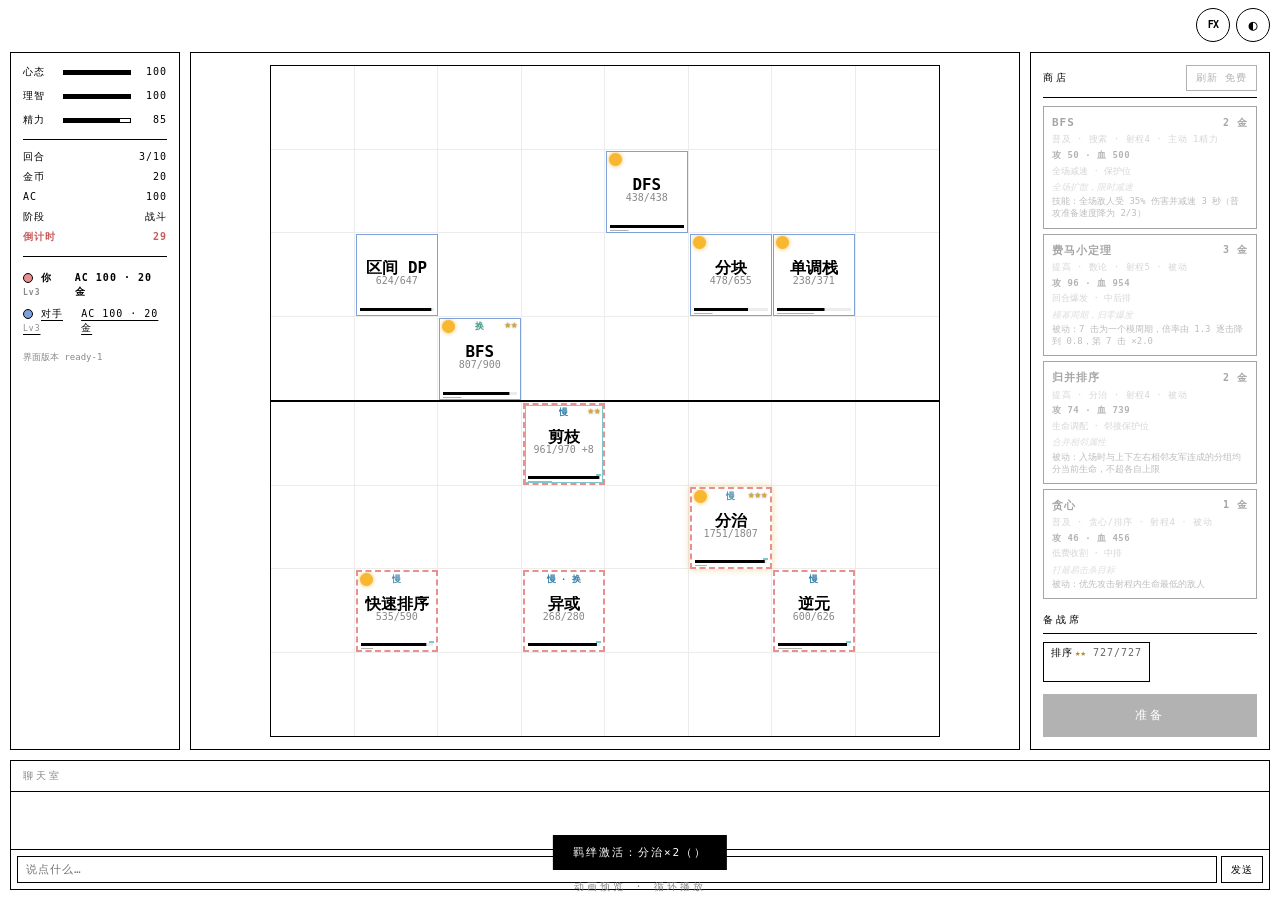
==== commit 2c038753: "准备期无倒计时：全员点「准备」后立即开战 - 移除 PREP_TIME / PAIR_LEAD_TIME：准备期不再 30 秒自动开战，   prep_end 恒为 0，直到所有存活玩家都点「准备」才" ====
--- a/动画预览.html
+++ b/动画预览.html
@@ -280,6 +280,21 @@
   transition: border-color .18s;
 }
 .unit.self .unit-inner { border-width: 2px; }
+/* 羁绊徽标：棋子左上角的档位点，亮几颗就是第几档 */
+.unit-bond {
+  position: absolute; top: 1px; left: 2px;
+  display: flex; gap: 2px; z-index: 3; pointer-events: none;
+}
+.unit-bond i {
+  width: calc(var(--cell-size) * 0.16); height: calc(var(--cell-size) * 0.16);
+  border-radius: 50%; background: rgba(255, 255, 255, .14);
+}
+.unit-bond i.on {
+  background: #f7b731; box-shadow: 0 0 4px rgba(247, 183, 49, .9);
+}
+.unit-bond[data-tier="3"] i.on {
+  background: #ff6b6b; box-shadow: 0 0 5px rgba(255, 107, 107, .9);
+}
 .unit-name {
   font-weight: 700; font-size: calc(var(--cell-size) * 0.24);
   white-space: nowrap; overflow: hidden; text-overflow: ellipsis;
@@ -971,12 +986,12 @@
         <div><span>金币</span><span id="goldVal">10</span></div>
         <div><span>AC</span><span id="hpVal">100</span></div>
         <div><span>阶段</span><span id="phaseVal">准备</span></div>
-        <div class="timer"><span>倒计时</span><span id="timerVal">30</span></div>
+        <div class="timer"><span id="timerLabel">倒计时</span><span id="timerVal">—</span></div>
       </div>
 
       <div class="opponents" id="opponents"></div>
       <div class="bonds hidden" id="bondList"></div>
-      <small id="uiBuild" style="font-size:9px;color:var(--muted)">界面版本 bonds-1</small>
+      <small id="uiBuild" style="font-size:9px;color:var(--muted)">界面版本 ready-1</small>
     </aside>
 
     <!-- ========== 棋盘 ========== -->
@@ -1070,7 +1085,7 @@
     <h2 class="modal-title">游戏说明</h2>
     <div class="modal-body">
       <h3>一、回合流程</h3>
-      <p>准备 30s（可购买、布阵）→ 最后 3s 公布配对 → 战斗 30s（两块 4×8 棋盘合并为 8×8，棋子自动博弈）→ 结算 → 下一回合。</p>
+      <p>准备期（可购买、布阵，<b>无倒计时</b>）→ 所有存活玩家点击「准备」后<b>立即开战</b> → 战斗 30s（两块 4×8 棋盘合并为 8×8，棋子自动博弈）→ 结算 → 下一回合。</p>
 
       <h3>二、半场与站位</h3>
       <p>每人拥有 <b>4 行 × 8 列 = 32 格</b> 半场，最多 15 个棋子。8 人合计 256 格 = 16×16 大棋盘。棋盘格子始终是正方形，视角固定：自己永远在下方。</p>
@@ -1288,12 +1303,12 @@
   document.getElementById(id).classList.add('active');
 }
 let toastTimer;
-function toast(msg) {
+function toast(msg, ms) {
   const el = document.getElementById('toast');
   el.textContent = msg;
   el.classList.add('show');
   clearTimeout(toastTimer);
-  toastTimer = setTimeout(() => el.classList.remove('show'), 1800);
+  toastTimer = setTimeout(() => el.classList.remove('show'), ms || 1800);
 }
 function escapeHtml(s) {
   return String(s).replace(/[&<>"']/g, c => ({
@@ -1939,16 +1954,34 @@
 // ============================================================
 function updateTimerFromState(d) {
   if (d.serverNow) state.serverOffset = d.serverNow * 1000 - Date.now();
+  const label = document.getElementById('timerLabel');
   if (d.state === 'prep' && d.prepEndsAt) {
     state.prepEndsAt = d.prepEndsAt * 1000;
     state.battleEndsAt = 0;
+    if (label) label.textContent = '倒计时';
     ensureTimer();
   } else if (d.state === 'battle' && d.battleEndsAt) {
     state.battleEndsAt = d.battleEndsAt * 1000;
     if (d.battleStartedAt) state.battleStartedAt = d.battleStartedAt * 1000;
+    if (label) label.textContent = '倒计时';
     ensureTimer();
+  } else if (d.state === 'prep') {
+    // 准备期无倒计时：显示「准备 x/y」，全员点准备后立即开战
+    state.prepEndsAt = 0;
+    state.battleEndsAt = 0;
+    stopTimer();
+    if (label) label.textContent = '准备';
+    const el = document.getElementById('timerVal');
+    if (el) {
+      // thin 响应不带 players：退回最近一次全量快照
+      const src = d.players || (state.currentD && state.currentD.players) || {};
+      const ps = Object.values(src).filter(p => !p.dead);
+      const rdy = ps.filter(p => p.ready).length;
+      el.textContent = rdy + '/' + ps.length;
+    }
   } else {
     stopTimer();
+    if (label) label.textContent = '倒计时';
     const el = document.getElementById('timerVal');
     if (el) el.textContent = '—';
   }
@@ -2109,6 +2142,9 @@
   if (!me.dead && me.crashed) phase += '·崩溃';
   document.getElementById('phaseVal').textContent = phase;
   renderOpponents(d, me);
+  state.bonds = d.bonds || [];
+  state.bondTiers = d.bondTiers || [2, 4, 6];
+  state.bondEffects = d.bondEffects || [];
   renderBonds(d.bonds);
 
   const byeBadge = document.getElementById('byeBadge');
@@ -2194,6 +2230,15 @@
       }
 
       initBattleUnits(d, me, b);
+  // 开战即提示本场激活的羁绊（只看自己），让加成可见
+  const mine = Object.values(battleBondInfo())
+    .filter(g => g.owner === me.id && g.tier > 0)
+    .sort((a, b2) => b2.tier - a.tier);
+  if (mine.length) {
+    const eff = state.bondEffects || ['攻击 +6%', '生命 +8%', '承伤 -6%'];
+    toast('羁绊激活：' + mine.map(g =>
+      `${g.name}×${g.count}（${eff.slice(0, g.tier).join(' ')}）`).join('；'), 3600);
+  }
       // 一开战就按服务端时间轴回放，不再延迟 4 秒（否则会丢掉开场帧）
       startBattlePlayback();
       if (!isBye) triggerBattleIntro(d, me);
@@ -2320,6 +2365,40 @@
   if (el._tf !== t) { el._tf = t; el.style.transform = t; }
 }
 
+// ===== 战斗内羁绊视觉：棋子徽标 + 开战激活提示 =====
+// 按 (owner, trait) 统计本场战斗首帧的单位，逐组算出羁绊档位。
+// 结果按 battleKey 缓存，同一场战斗只算一次。
+function battleBondInfo() {
+  const frames = state.currentFrames || [];
+  if (!frames.length) return {};
+  const key = state.activeBattleKey;
+  if (state.bondCache && state.bondCacheKey === key) return state.bondCache;
+  const tiers = state.bondTiers || [2, 4, 6];
+  const groups = {};
+  for (const u of frames[0].units || []) {
+    const card = state.cards[u.card];
+    if (!card) continue;
+    const k = u.owner + '|' + card.trait;
+    if (!groups[k]) groups[k] = { owner: u.owner, trait: card.trait, count: 0 };
+    groups[k].count++;
+  }
+  for (const g of Object.values(groups)) {
+    let tier = 0;
+    for (const need of tiers) if (g.count >= need) tier++;
+    g.tier = tier;
+    g.name = state.traits[g.trait] || g.trait;
+  }
+  state.bondCache = groups;
+  state.bondCacheKey = key;
+  return groups;
+}
+
+function bondBadgeHtml(tier) {
+  const dots = Array.from({ length: (state.bondTiers || [2, 4, 6]).length },
+    (_, i) => `<i${i < tier ? ' class="on"' : ''}></i>`).join('');
+  return `<span class="unit-bond" data-tier="${tier}">${dots}</span>`;
+}
+
 function initBattleUnits(d, me, b) {
   const oppLayer = document.getElementById('unitLayerOpp');
   const selfLayer = document.getElementById('unitLayerSelf');
@@ -2381,6 +2460,10 @@
   const player = d.players[u.owner];
   const colorIdx = player ? player.color : 7;
   const star = starOf(u);
+  const bond = battleBondInfo()[u.owner + '|' + (card ? card.trait : '')] || { tier: 0 };
+  const bondTitle = bond.tier > 0
+    ? `羁绊 ${bond.name || ''} ×${bond.count}：${(state.bondEffects || ['攻击 +6%', '生命 +8%', '承伤 -6%']).slice(0, bond.tier).join(' ')}`
+    : '';
 
   const el = document.createElement('div');
   el.className = 'unit' + (isSelf ? ' self' : '');
@@ -2394,7 +2477,8 @@
   el.dataset.card = u.card;
   el.style.setProperty('--owner-color', `var(--p${colorIdx})`);
   el.innerHTML = `
-    <div class="unit-inner" title="${escapeHtml(card ? card.name : '')}">
+    <div class="unit-inner" title="${escapeHtml((card ? card.name : '') + (bondTitle ? ' · ' + bondTitle : ''))}">
+      ${bond.tier > 0 ? bondBadgeHtml(bond.tier) : ''}
       <div class="unit-stars">${starText(star)}</div>
       <div class="unit-body">
         <div class="unit-name">${escapeHtml(card ? card.name : '?')}</div>
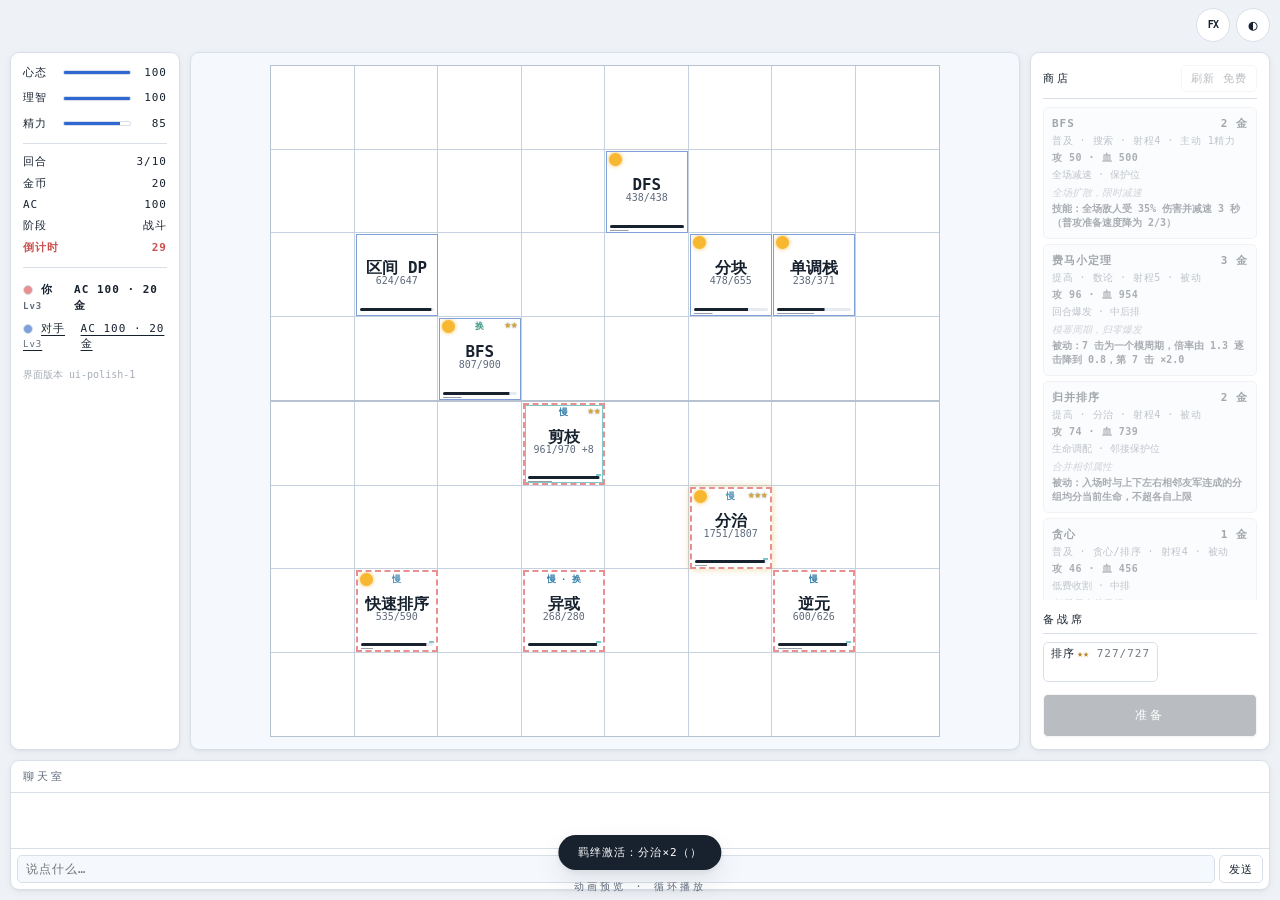
==== commit ef5257ea: "UI 整体视觉精修与信息可读性（v1.7.4-ui-polish）" ====
--- a/动画预览.html
+++ b/动画预览.html
@@ -6,24 +6,51 @@
 <title>OI-chess · 动画预览</title>
 <style>
 :root {
+  /* 页面底与面板表面分层；文字用柔和墨色，边框由纯黑改为低对比灰线 */
   --bg: #ffffff;
-  --fg: #000000;
-  --muted: #888888;
-  --line: #000000;
-  --panel: #fafafa;
-  --soft: #ececec;
+  --fg: #18222f;
+  --muted: #5f6b7c;
+  --line: #d9dfe8;
+  --panel: #f4f7fb;
+  --soft: #e6ebf2;
+
+  --page: #eef2f7;
+  --surface: #ffffff;
+  --surface-2: #f5f8fc;
+  --border-strong: #b7c2d1;
+  --grid-line: #c6d1e0;
+  --accent: #2f68d2;
+  --accent-soft: #e9f0fd;
+  --radius: 9px;
+  --radius-sm: 5px;
+  --shadow-sm: 0 1px 2px rgba(24, 34, 47, .05), 0 2px 8px rgba(24, 34, 47, .05);
+  --shadow-md: 0 2px 6px rgba(24, 34, 47, .08), 0 12px 28px rgba(24, 34, 47, .09);
 
   --p0: #e88f8f; --p1: #e8b87f; --p2: #d8c87f; --p3: #8fc88f;
   --p4: #7fc8c8; --p5: #7fa0d8; --p6: #b09fd8; --p7: #a8a8a8;
 
-  --dmg-color: #c95a5a;
-  --heal-color: #5a9a5a;
-  --skill-color: #9a74b0;
-  --debuff-color: #9a9a9a;
+  --dmg-color: #c9504f;
+  --heal-color: #3f8a52;
+  --skill-color: #8a5fa8;
+  --debuff-color: #8a9099;
 }
 [data-theme="dark"] {
-  --bg: #000000; --fg: #ffffff; --muted: #888888;
-  --line: #ffffff; --panel: #0a0a0a; --soft: #1c1c1c;
+  --bg: #0f151d;
+  --fg: #e8edf4;
+  --muted: #97a3b5;
+  --line: #2d3949;
+  --panel: #161f2a;
+  --soft: #243040;
+
+  --page: #0a0f16;
+  --surface: #151e29;
+  --surface-2: #1c2734;
+  --border-strong: #3d4b5f;
+  --grid-line: #34425a;
+  --accent: #6fa6ff;
+  --accent-soft: #1b2c47;
+  --shadow-sm: 0 1px 2px rgba(0, 0, 0, .35), 0 2px 10px rgba(0, 0, 0, .25);
+  --shadow-md: 0 3px 10px rgba(0, 0, 0, .45), 0 14px 32px rgba(0, 0, 0, .38);
 
   --p0: #ff9f9f; --p1: #ffc38f; --p2: #e8dc9f; --p3: #9fdf9f;
   --p4: #9fe0e0; --p5: #9fbfff; --p6: #c8b0ff; --p7: #c8c8c8;
@@ -37,7 +64,8 @@
 html, body { height: 100%; overflow: hidden; -webkit-tap-highlight-color: transparent; }
 body {
   font-family: 'SF Mono', Menlo, Consolas, monospace;
-  background: var(--bg); color: var(--fg);
+  /* 页面底比面板略深一档，三栏与卡片的白色表面才有层次 */
+  background: var(--page); color: var(--fg);
   transition: background .3s, color .3s; font-size: 12px; line-height: 1.4;
 }
 .hidden { display: none !important; }
@@ -69,7 +97,7 @@
 .btn:hover { background: var(--fg); color: var(--bg); }
 .btn.primary { background: var(--fg); color: var(--bg); }
 .btn.primary:hover { background: transparent; color: var(--fg); }
-.btn.small { padding: 5px 9px; font-size: 10px; letter-spacing: 1px; }
+.btn.small { padding: 5px 9px; font-size: 11px; letter-spacing: 1px; }
 .btn:disabled { opacity: .3; cursor: not-allowed; }
 .btn:disabled:hover { background: transparent; color: var(--fg); }
 .btn.primary:disabled:hover { background: var(--fg); color: var(--bg); }
@@ -83,13 +111,13 @@
   display: flex; justify-content: space-between; align-items: center;
   padding: 14px 18px; border: 1px solid var(--line); margin-bottom: 20px; letter-spacing: 3px;
 }
-.profile-label { font-size: 10px; color: var(--muted); }
+.profile-label { font-size: 11px; color: var(--muted); }
 .profile-rating { font-size: 22px; font-weight: 300; letter-spacing: 2px; font-variant-numeric: tabular-nums; }
 .menu-actions { display: flex; flex-direction: column; gap: 12px; }
 .menu-row { display: flex; gap: 10px; }
 .menu-row .btn { flex: 1; }
 .input-group { text-align: left; margin-bottom: 6px; }
-.input-group label { display: block; font-size: 10px; color: var(--muted); margin-bottom: 6px; letter-spacing: 3px; }
+.input-group label { display: block; font-size: 11px; color: var(--muted); margin-bottom: 6px; letter-spacing: 3px; }
 .input-group input {
   width: 100%; padding: 12px; background: transparent; border: 1px solid var(--line);
   color: var(--fg); font-size: 14px; font-family: inherit; outline: none; letter-spacing: 2px;
@@ -119,7 +147,7 @@
 }
 .room-item:last-child { border-bottom: none; }
 .room-item:hover { background: var(--panel); }
-.room-item .room-id { font-size: 10px; color: var(--muted); margin-top: 3px; }
+.room-item .room-id { font-size: 11px; color: var(--muted); margin-top: 3px; }
 
 #lobby { align-items: center; justify-content: center; }
 .lobby-content { text-align: center; max-width: 480px; width: 100%; padding: 24px; }
@@ -136,7 +164,7 @@
   display: inline-block; width: 10px; height: 10px; border-radius: 50%;
   margin-right: 8px; vertical-align: middle; border: 1px solid var(--line);
 }
-.host-tag { font-size: 10px; padding: 2px 8px; border: 1px solid var(--line); letter-spacing: 2px; }
+.host-tag { font-size: 11px; padding: 2px 8px; border: 1px solid var(--line); letter-spacing: 2px; }
 .lobby-actions { display: flex; gap: 12px; justify-content: center; margin-bottom: 16px; }
 
 .chat-panel {
@@ -146,23 +174,23 @@
 .lobby-chat { height: 200px; text-align: left; }
 .chat-header {
   padding: 8px 12px; border-bottom: 1px solid var(--line);
-  font-size: 10px; letter-spacing: 3px; color: var(--muted); flex-shrink: 0;
+  font-size: 11px; letter-spacing: 3px; color: var(--muted); flex-shrink: 0;
 }
 .chat-messages {
   flex: 1; overflow-y: auto; padding: 8px 12px;
-  display: flex; flex-direction: column; gap: 4px; font-size: 11px; min-height: 0;
+  display: flex; flex-direction: column; gap: 4px; font-size: 12px; min-height: 0;
 }
 .chat-msg { word-break: break-word; letter-spacing: 0.5px; }
 .chat-msg .chat-name { color: var(--muted); margin-right: 6px; }
 .chat-msg.self .chat-name { color: var(--fg); font-weight: 700; }
-.chat-msg.system { color: var(--muted); font-style: italic; text-align: center; font-size: 10px; letter-spacing: 2px; }
+.chat-msg.system { color: var(--muted); font-style: italic; text-align: center; font-size: 11px; letter-spacing: 2px; }
 .chat-input-bar {
   display: flex; gap: 4px; padding: 6px; border-top: 1px solid var(--line); flex-shrink: 0;
 }
 .chat-input-bar input {
   flex: 1; min-width: 0; padding: 6px 8px;
   background: transparent; border: 1px solid var(--line);
-  color: var(--fg); font-family: inherit; font-size: 11px; outline: none; letter-spacing: 1px;
+  color: var(--fg); font-family: inherit; font-size: 12px; outline: none; letter-spacing: 1px;
 }
 .chat-input-bar input:focus { background: var(--panel); }
 
@@ -186,32 +214,32 @@
 .panel-chat .chat-panel { border: none; height: 100%; }
 
 .stat-group { display: flex; flex-direction: column; gap: 10px; }
-.stat { display: grid; grid-template-columns: 34px 1fr 30px; gap: 6px; align-items: center; font-size: 10px; letter-spacing: 1px; }
+.stat { display: grid; grid-template-columns: 34px 1fr 30px; gap: 6px; align-items: center; font-size: 11px; letter-spacing: 1px; }
 .stat-bar { height: 5px; border: 1px solid var(--line); overflow: hidden; position: relative; }
 .stat-fill { height: 100%; background: var(--fg); transition: width .3s; width: 100%; }
-.stat-value { text-align: right; font-size: 10px; font-variant-numeric: tabular-nums; }
+.stat-value { text-align: right; font-size: 11px; font-variant-numeric: tabular-nums; }
 .meta {
   display: flex; flex-direction: column; gap: 6px;
-  font-size: 10px; letter-spacing: 1px;
+  font-size: 11px; letter-spacing: 1px;
   padding-top: 10px; border-top: 1px solid var(--line);
 }
 .meta > div { display: flex; justify-content: space-between; }
 .meta .timer { color: var(--dmg-color); font-weight: 700; font-variant-numeric: tabular-nums; }
-.opponents { padding-top: 10px; border-top: 1px solid var(--line); font-size: 10px; overflow-y: auto; }
+.opponents { padding-top: 10px; border-top: 1px solid var(--line); font-size: 11px; overflow-y: auto; }
 .opp { display: flex; justify-content: space-between; padding: 4px 0; letter-spacing: 1px; align-items: center; }
 .opp.self { font-weight: 700; }
 .opp.opponent { text-decoration: underline; text-underline-offset: 3px; }
 .opp.dead { opacity: 0.4; }
 .opp.dead span:first-child { text-decoration: line-through; }
-.opp-tag { font-size: 8px; color: var(--muted); letter-spacing: 1px; }
+.opp-tag { font-size: 9px; color: var(--muted); letter-spacing: 1px; }
 
 /* ---------- 羁绊面板：同流派 2/4/6 档自动激活 ---------- */
 .bonds {
   padding-top: 10px; border-top: 1px solid var(--line);
-  font-size: 10px; letter-spacing: 1px;
+  font-size: 11px; letter-spacing: 1px;
   flex: 0 1 auto; min-height: 0; overflow-y: auto;
 }
-.bonds-title { color: var(--muted); font-size: 9px; margin-bottom: 6px; }
+.bonds-title { color: var(--muted); font-size: 10px; margin-bottom: 6px; }
 .bond {
   display: grid; grid-template-columns: 1fr auto auto;
   grid-template-areas: "name count next" "dots dots dots" "eff eff eff";
@@ -222,12 +250,12 @@
 .bond-name { grid-area: name; }
 .bond.on .bond-name { font-weight: 700; }
 .bond-count { grid-area: count; font-variant-numeric: tabular-nums; }
-.bond-next { grid-area: next; font-size: 8px; color: var(--muted); }
+.bond-next { grid-area: next; font-size: 9px; color: var(--muted); }
 .bond-max { opacity: 0.6; }
 .bond-dots { grid-area: dots; display: flex; gap: 3px; }
 .bond-dot { width: 5px; height: 5px; border-radius: 50%; border: 1px solid var(--line); }
 .bond-dot.on { background: var(--fg); border-color: var(--fg); }
-.bond-eff { grid-area: eff; font-size: 8px; color: var(--muted); }
+.bond-eff { grid-area: eff; font-size: 9px; color: var(--muted); }
 .bond.on .bond-eff { color: var(--fg); }
 .bond-none { opacity: 0.45; }
 
@@ -260,7 +288,7 @@
 .cell-layer { pointer-events: auto; }
 .fx-layer { z-index: 10; pointer-events: none; overflow: hidden; }
 .grid-layer { display: grid; }
-.grid-cell { border-right: 1px solid var(--soft); border-bottom: 1px solid var(--soft); }
+.grid-cell { border-right: 1px solid var(--grid-line); border-bottom: 1px solid var(--grid-line); }
 .grid-cell.no-right { border-right: none; }
 .grid-cell.no-bottom { border-bottom: none; }
 .cell { position: absolute; cursor: pointer; transition: background .15s; }
@@ -363,13 +391,13 @@
 .shop { flex: 1; overflow: hidden; }
 .shop-header, .bench-header {
   display: flex; justify-content: space-between; align-items: center;
-  font-size: 10px; letter-spacing: 3px;
+  font-size: 11px; letter-spacing: 3px;
   padding-bottom: 6px; border-bottom: 1px solid var(--line); flex-shrink: 0;
 }
 .shop-list { display: flex; flex-direction: column; gap: 5px; overflow-y: auto; flex: 1; min-height: 0; }
 .shop-card {
   border: 1px solid var(--line); padding: 8px; cursor: pointer;
-  transition: background .15s; font-size: 10px; flex-shrink: 0;
+  transition: background .15s; font-size: 11px; flex-shrink: 0;
 }
 .shop-card:hover { background: var(--panel); }
 .shop-card.disabled { opacity: .35; cursor: not-allowed; }
@@ -378,18 +406,18 @@
   font-weight: 700; display: flex; justify-content: space-between;
   align-items: center; margin-bottom: 3px; font-size: 11px; letter-spacing: 1px;
 }
-.card-cost { font-size: 10px; }
-.card-trait { font-size: 9px; color: var(--muted); margin-bottom: 3px; letter-spacing: 0.5px; }
-.card-stats { font-size: 9px; color: var(--fg); opacity: .85; margin-bottom: 3px; letter-spacing: 0.5px; font-weight: 700; }
+.card-cost { font-size: 11px; }
+.card-trait { font-size: 10px; color: var(--muted); margin-bottom: 3px; letter-spacing: 0.5px; }
+.card-stats { font-size: 10px; color: var(--fg); opacity: .9; margin-bottom: 3px; letter-spacing: 0.5px; font-weight: 700; }
 .card-flavor {
-  font-size: 9px; color: var(--muted); line-height: 1.35;
-  font-style: italic; opacity: .8; margin-bottom: 2px;
-}
-.card-desc { font-size: 9px; color: var(--fg); opacity: .75; line-height: 1.35; }
+  font-size: 10px; color: var(--muted); line-height: 1.35;
+  font-style: italic; opacity: .85; margin-bottom: 2px;
+}
+.card-desc { font-size: 10px; color: var(--fg); opacity: .92; line-height: 1.4; }
 .bench-list { display: flex; flex-wrap: wrap; gap: 3px; min-height: 40px; overflow-y: auto; }
 .bench-card {
   border: 1px solid var(--line); padding: 3px 7px;
-  font-size: 10px; cursor: pointer; transition: all .15s; letter-spacing: 1px;
+  font-size: 11px; cursor: pointer; transition: all .15s; letter-spacing: 1px;
 }
 .bench-card:hover { background: var(--panel); }
 .bench-card.selected { background: var(--fg); color: var(--bg); }
@@ -419,8 +447,8 @@
   padding: 20px 24px; font-weight: 200; letter-spacing: 6px; font-size: 20px;
   border-bottom: 1px solid var(--line); flex-shrink: 0;
 }
-.modal-body { padding: 20px 24px; overflow-y: auto; font-size: 12px; line-height: 1.7; letter-spacing: 0.5px; }
-.modal-body h3 { font-size: 12px; font-weight: 700; margin: 16px 0 8px; letter-spacing: 2px; }
+.modal-body { padding: 20px 24px; overflow-y: auto; font-size: 13px; line-height: 1.75; letter-spacing: 0.5px; }
+.modal-body h3 { font-size: 13px; font-weight: 700; margin: 16px 0 8px; letter-spacing: 2px; }
 .modal-body h3:first-child { margin-top: 0; }
 .modal-body p { margin-bottom: 8px; }
 .modal-body ul { padding-left: 20px; margin-bottom: 8px; }
@@ -428,24 +456,24 @@
 .modal-body b { font-weight: 700; }
 .codex-list { display: grid; grid-template-columns: repeat(2, 1fr); gap: 8px; }
 .codex-note {
-  grid-column: 1 / -1; font-size: 10px; line-height: 1.6;
+  grid-column: 1 / -1; font-size: 11px; line-height: 1.6;
   color: var(--muted); padding: 6px 0; border-bottom: 1px solid var(--line);
 }
 .codex-note b { color: var(--fg); }
-.codex-card { border: 1px solid var(--line); padding: 10px; display: flex; flex-direction: column; gap: 4px; font-size: 10px; }
+.codex-card { border: 1px solid var(--line); padding: 10px; display: flex; flex-direction: column; gap: 4px; font-size: 11px; }
 .codex-card .cc-head { display: flex; justify-content: space-between; align-items: baseline; font-size: 12px; font-weight: 700; }
-.codex-card .cc-meta { color: var(--muted); font-size: 9px; }
+.codex-card .cc-meta { color: var(--muted); font-size: 10px; }
 .codex-card .cc-skill { display: flex; justify-content: space-between; align-items: baseline; gap: 6px; }
-.codex-card .cc-skill-name { font-size: 10px; font-weight: 700; }
-.codex-card .cc-skill-id { font-size: 8px; color: var(--muted); font-family: ui-monospace, Menlo, Consolas, monospace; }
-.codex-card .cc-stats { font-size: 9px; color: var(--muted); font-variant-numeric: tabular-nums; }
+.codex-card .cc-skill-name { font-size: 11px; font-weight: 700; }
+.codex-card .cc-skill-id { font-size: 9px; color: var(--muted); font-family: ui-monospace, Menlo, Consolas, monospace; }
+.codex-card .cc-stats { font-size: 10px; color: var(--muted); font-variant-numeric: tabular-nums; }
 .codex-card .cc-flavor {
-  font-size: 10px; line-height: 1.4; margin-top: 4px;
+  font-size: 11px; line-height: 1.4; margin-top: 4px;
   font-style: italic; color: var(--muted); opacity: .85;
 }
-.codex-card .cc-desc { font-size: 10px; line-height: 1.4; margin-top: 2px; }
+.codex-card .cc-desc { font-size: 11px; line-height: 1.4; margin-top: 2px; }
 .codex-section {
-  grid-column: 1 / -1; font-size: 11px; letter-spacing: 3px;
+  grid-column: 1 / -1; font-size: 12px; letter-spacing: 3px;
   color: var(--muted); padding: 8px 0 4px;
   border-bottom: 1px solid var(--line); margin-top: 8px;
 }
@@ -510,15 +538,15 @@
   .shop-card {
     min-width: clamp(108px, 12.5vw, 150px);
     max-width: clamp(108px, 12.5vw, 150px);
-    flex-shrink: 0; font-size: 9px; padding: 6px;
-  }
-  .card-name { font-size: 10px; }
+    flex-shrink: 0; font-size: 10px; padding: 6px;
+  }
+  .card-name { font-size: 11px; }
   /* 窄屏塞不下完整流派行，只留射程与主动/被动，保证技能效果有位置 */
   .ct-extra { display: none; }
   .card-trait { white-space: nowrap; overflow: hidden; }
   /* 技能效果是决策依据，窄屏也必须留在卡面上；风格文案保持次一级 */
-  .card-flavor { font-size: 8px; margin-bottom: 2px; }
-  .card-desc { font-size: 9px; }
+  .card-flavor { font-size: 9px; margin-bottom: 2px; }
+  .card-desc { font-size: 10px; }
   .bench { flex-direction: row; align-items: center; gap: 6px; flex-shrink: 0; }
   .bench-header {
     border-bottom: none; border-right: 1px solid var(--line);
@@ -538,14 +566,14 @@
   .game-layout { grid-template-rows: auto 1fr auto auto; gap: 5px; padding: 5px; }
   .panel { padding: 6px 8px; gap: 6px; }
   .panel-chat { height: 90px; }
-  .stat { min-width: 70px; font-size: 9px; }
+  .stat { min-width: 70px; font-size: 10px; }
   .stat-label { display: none; }
   .stat-bar { min-width: 30px; }
-  .meta { font-size: 9px; gap: 8px; padding-left: 8px; }
+  .meta { font-size: 10px; gap: 8px; padding-left: 8px; }
   .shop-card { min-width: clamp(88px, 16vw, 108px); max-width: clamp(88px, 16vw, 108px); padding: 5px; }
   .card-trait { display: none; }
   .bench-list { max-width: 100px; }
-  .bench-card { padding: 2px 5px; font-size: 9px; }
+  .bench-card { padding: 2px 5px; font-size: 10px; }
   .ready-btn { padding: 8px 12px; font-size: 11px; letter-spacing: 2px; }
   .profile-bar { padding: 10px 14px; }
   .profile-rating { font-size: 18px; }
@@ -820,7 +848,7 @@
 @media (max-width:760px) { .unit-tags{font-size:7px;top:1px} .float-text.skill{font-size:8px!important} }
 @media (prefers-reduced-motion:reduce) { .fx-trace::after{animation:none;opacity:.4} .unit-inner.attacking,.unit-inner.casting{animation:none!important} }
 
-.cc-role{font-size:10px;font-weight:700;color:var(--fx-haste);margin-top:3px}.cc-tip{font-size:9px;color:var(--muted);line-height:1.5;border-top:1px solid var(--soft);padding-top:5px;margin-top:4px}.card-role{font-size:9px;color:var(--muted);line-height:1.4;margin-bottom:4px}
+.cc-role{font-size:11px;font-weight:700;color:var(--fx-haste);margin-top:3px}.cc-tip{font-size:10px;color:var(--muted);line-height:1.5;border-top:1px solid var(--soft);padding-top:5px;margin-top:4px}.card-role{font-size:10px;color:var(--muted);line-height:1.4;margin-bottom:4px}
 /* 卡名优先保证对比度，队伍身份交给边框；长算法名不再挤成省略号。 */
 .unit-name { color:var(--fg); font-size:clamp(9px,calc(var(--cell-size) * .19),19px); }
 .unit-stat { font-size:clamp(8px,calc(var(--cell-size) * .12),13px); }
@@ -851,8 +879,8 @@
 #prepBoard .unit[data-star="3"] .unit-inner {
   box-shadow: inset 0 0 0 1px var(--owner-color), inset 0 0 0 2px #d9a62e;
 }
-.bench-star { color: #b8861f; font-size: 9px; margin-left: 2px; letter-spacing: 0; }
-.shop-copy { color: var(--muted); font-size: 9px; margin-left: 4px; }
+.bench-star { color: #b8861f; font-size: 10px; margin-left: 2px; letter-spacing: 0; }
+.shop-copy { color: var(--muted); font-size: 10px; margin-left: 4px; }
 .shop-copy.hot { color: #b8861f; font-weight: 700; }
 
 /* ---------- 半屏高度：优先保证棋盘与操作按钮完整可见 ----------
@@ -878,8 +906,118 @@
 
 /* ---------- 商店列表滚动条：横向溢出时给出明确可滑动提示 ---------- */
 .shop-list::-webkit-scrollbar { width: 6px; height: 6px; }
-.shop-list::-webkit-scrollbar-track { background: var(--soft); }
-.shop-list::-webkit-scrollbar-thumb { background: var(--muted); border-radius: 3px; }
+.shop-list::-webkit-scrollbar-track { background: transparent; }
+.shop-list::-webkit-scrollbar-thumb { background: var(--border-strong); border-radius: 3px; }
+
+/* ============================================================
+   v1.7.4 · 整体视觉精修与信息可读性
+   ------------------------------------------------------------
+   本层只处理「颜色 / 阴影 / 圆角 / hover / 字重」，不改任何
+   grid-template、padding、gap、border-width 与定位尺寸，因此不会影响
+   棋盘对齐与放置命中（fitBoard / getBoundingClientRect）。
+   #prepBoard .unit-inner 的内描边对齐规则也不在此层触碰。
+   ============================================================ */
+
+/* ---------- 面板：白色表面浮在浅灰页面上 ---------- */
+.panel {
+  background: var(--surface);
+  border-color: var(--line);
+  border-radius: var(--radius);
+  box-shadow: var(--shadow-sm);
+}
+.panel-board { background: var(--surface-2); }
+.panel-chat .chat-panel { background: transparent; }
+
+/* 棋盘外框保持清晰，不被柔和边框吃掉 */
+.board.prep-board, .half-board { border-color: var(--border-strong); }
+
+/* ---------- 菜单 / 大厅：内容卡片化，收拢留白 ---------- */
+.menu-content, .lobby-content {
+  background: var(--surface);
+  border: 1px solid var(--line);
+  border-radius: var(--radius);
+  box-shadow: var(--shadow-md);
+}
+.profile-bar { background: var(--surface-2); }
+.profile-bar, .room-list, .player-list, .chat-panel, .update-banner { border-radius: var(--radius-sm); }
+
+/* ---------- 按钮 / 输入：圆角 + 明确的焦点与悬停反馈 ---------- */
+.btn { border-radius: var(--radius-sm); }
+.btn.primary { box-shadow: var(--shadow-sm); }
+.btn:hover:not(:disabled) { border-color: var(--accent); }
+.input-group input, .chat-input-bar input {
+  border-radius: var(--radius-sm);
+  background: var(--surface-2);
+}
+.input-group input:focus, .chat-input-bar input:focus {
+  background: var(--surface);
+  border-color: var(--accent);
+  box-shadow: 0 0 0 2px var(--accent-soft);
+  outline: none;
+}
+
+/* ---------- 卡片：圆角 + 轻微抬升的悬停反馈 ---------- */
+.shop-card, .bench-card, .codex-card, .room-item { border-radius: var(--radius-sm); }
+.shop-card {
+  background: var(--surface-2);
+  transition: background .15s, border-color .15s, box-shadow .15s, transform .15s;
+}
+.shop-card:hover:not(.disabled) {
+  background: var(--surface);
+  border-color: var(--accent);
+  box-shadow: var(--shadow-sm);
+  transform: translateY(-1px);
+}
+.shop-card.disabled { opacity: .4; }
+.bench-card:hover:not(.selected) { border-color: var(--accent); background: var(--accent-soft); }
+.codex-card { background: var(--surface-2); }
+.codex-card:hover { border-color: var(--border-strong); box-shadow: var(--shadow-sm); }
+
+/* 卡面层级：技能效果加粗提对比，风格文案降级为背景信息 */
+.card-name { color: var(--fg); }
+.card-desc { font-weight: 600; }
+.card-flavor { opacity: .72; }
+.card-cost, .card-stats { font-variant-numeric: tabular-nums; }
+
+/* ---------- 状态栏：分组与数值层级 ---------- */
+.meta, .opponents, .bonds { border-top-color: var(--line); }
+.stat-bar, .unit-bar { border-radius: 2px; }
+.stat-fill { background: var(--accent); }
+#uiBuild { opacity: .55; }
+
+/* ---------- 羁绊：档位效果改为分组 chip，激活态高亮 ---------- */
+.bonds-title { font-weight: 700; letter-spacing: 2px; color: var(--fg); }
+.bond { border-bottom: 1px solid var(--soft); }
+.bond.on .bond-name { color: var(--accent); }
+.bond-dot.on { background: var(--accent); border-color: var(--accent); }
+.bond-eff { display: flex; flex-wrap: wrap; gap: 3px 4px; line-height: 1.5; }
+.bond-eff-chip {
+  padding: 1px 5px; border: 1px solid var(--line); border-radius: 3px;
+  background: var(--surface-2); color: var(--muted);
+  font-size: 9px; white-space: nowrap;
+}
+.bond.on .bond-eff-chip {
+  border-color: var(--accent); background: var(--accent-soft);
+  color: var(--accent); font-weight: 700;
+}
+.bond-eff.bond-none { opacity: .6; }
+
+/* ---------- 棋盘：网格线与可放置格更明确 ---------- */
+.cell:hover { background: color-mix(in srgb, var(--accent) 10%, transparent); }
+.prep-board.placing .cell:not(.occupied) { background: color-mix(in srgb, var(--accent) 7%, transparent); }
+.prep-board.placing .cell:not(.occupied):hover { background: color-mix(in srgb, var(--accent) 22%, transparent); }
+
+/* ---------- 模态 / 横幅 / 提示：圆角与投影 ---------- */
+.modal-inner, .end-inner, .battle-banner, .bye-badge, .toast {
+  border-radius: var(--radius);
+  box-shadow: var(--shadow-md);
+}
+.modal-inner, .modal-title, .codex-section, .codex-note { border-color: var(--line); }
+.toast { border-radius: 999px; letter-spacing: 1px; }
+
+@media (prefers-reduced-motion: reduce) {
+  .shop-card:hover:not(.disabled) { transform: none; }
+}
 
 </style>
 <style>
@@ -991,7 +1129,7 @@
 
       <div class="opponents" id="opponents"></div>
       <div class="bonds hidden" id="bondList"></div>
-      <small id="uiBuild" style="font-size:9px;color:var(--muted)">界面版本 ready-1</small>
+      <small id="uiBuild" style="font-size:10px;color:var(--muted)">界面版本 ui-polish-1</small>
     </aside>
 
     <!-- ========== 棋盘 ========== -->
@@ -2103,8 +2241,10 @@
     const next = b.next
       ? `<span class="bond-next">还差 ${b.next - b.count}</span>`
       : '<span class="bond-next bond-max">已满</span>';
+    // 每个档位效果单独成 chip：窄栏里自动换行，激活态由 CSS 高亮，
+    // 避免过去一长串 8px 小字被挤成多行、看不出档位对应关系。
     const eff = b.effects && b.effects.length
-      ? `<div class="bond-eff">${b.effects.map(escapeHtml).join(' · ')}</div>`
+      ? `<div class="bond-eff">${b.effects.map(x => '<span class="bond-eff-chip">' + escapeHtml(x) + '</span>').join('')}</div>`
       : '<div class="bond-eff bond-none">未激活</div>';
     const dots = Array.from({ length: 3 }, (_, i) =>
       `<span class="bond-dot${i < b.tier ? ' on' : ''}"></span>`).join('');
